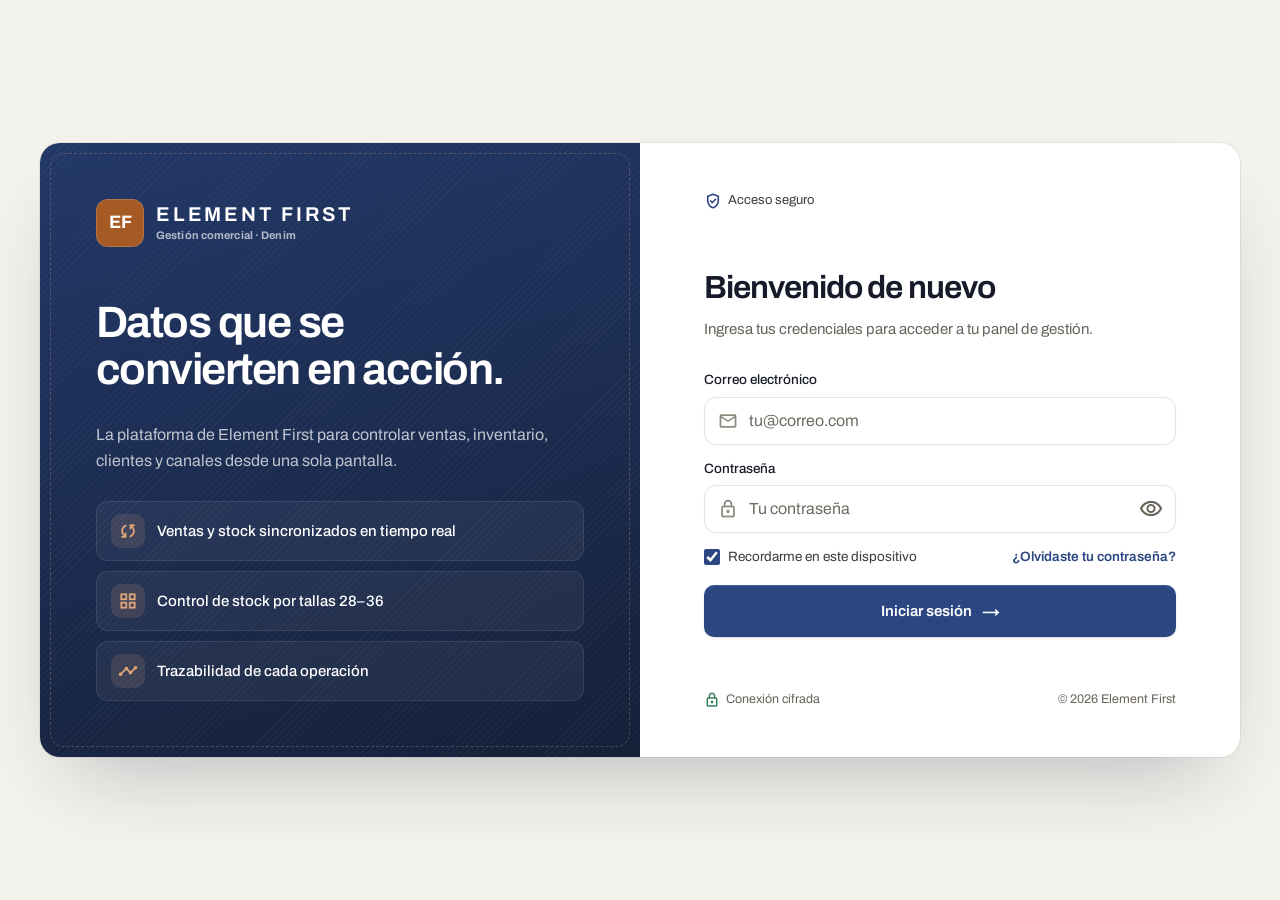
==== index.html @ 33d0b2a6 "Diseño: menú lateral en pantallas bajas y reemplazo de fotos compacto - Menú lateral (D5):   - en pa" ====
<!DOCTYPE html> <html lang="es" class="light"> <head> <meta charset="UTF-8"> <meta name="theme-color" content="#F4F2EC"> <meta name="viewport" content="width=device-width,initial-scale=1,viewport-fit=cover"> <script>try{localStorage.getItem("sb-yeneobadnttqwbjmvajd-auth-token")&&(document.documentElement.classList.add("ef-restaurando"),setTimeout(function(){document.documentElement.classList.remove("ef-restaurando")},12e3))}catch(e){}</script> <style>#view-splash{display:none}html.ef-restaurando #view-splash{display:flex}html.ef-restaurando #view-login.view.active{display:none!important}</style> <title>Element First — Denim Intelligence</title> <link rel="preconnect" href="https://fonts.googleapis.com"> <link href="https://fonts.googleapis.com/css2?family=Archivo:wght@400..800&display=swap" rel="stylesheet"> <link href="https://fonts.googleapis.com/css2?family=Material+Symbols+Outlined:wght,FILL@100..700,0..1&display=swap" rel="stylesheet"> <script src="./vendor/chart-4.4.1.umd.min.js"></script> <link rel="stylesheet" href="styles.css"> <script src="./vendor/supabase-js-2.45.4.js"></script> <style id="element-first-estilos">:root{--c-indigo:#2B4680;--c-indigo-hover:#223868;--c-indigo-ink:#243B6C;--c-indigo-soft:#EDF0F7;--c-indigo-tint:#DEE3EE;--c-indigo-mist:#C9D3EC;--c-indigo-light:#8BA0D6;--c-indigo-bright:#4264BB;--c-indigo-raw-1:#1D2A4C;--c-indigo-raw-2:#152039;--c-copper:#A65A24;--c-copper-light:#E2A577;--c-paper:#F4F2EC;--c-surface:#FFFFFF;--c-surface-subtle:#F8F7F3;--c-ink:#171B29;--c-ink-2:#3D3B37;--c-ink-3:#4A4740;--c-ink-4:#58534C;--c-muted:#67625A;--c-faint:#6F6A62;--c-icon:#8F8A80;--c-line:#E7E3DA;--c-line-strong:#D8D3C8;--c-ok:#2F7A58;--c-ok-deep:#286A4B;--c-ok-bright:#3E9468;--c-ok-mist:#BAE3CE;--c-ok-line:#D7EFE3;--c-ok-soft:#F4FAF7;--c-warn:#9C6410;--c-warn-deep:#855410;--c-warn-bright:#C98A1E;--c-warn-mist:#EFD4A4;--c-warn-soft:#F5E5C8;--c-bad:#B23B30;--c-bad-deep:#962F26;--c-bad-bright:#C9493E;--c-bad-mist:#E9AEA8;--c-bad-line:#F2CFCB;--c-bad-soft:#FCF3F2;--c-plum:#6B4F8E;--c-teal:#43909B;--c-black:#000000;--fs-11:11px;--fs-12:12px;--fs-12_5:12.5px;--fs-13:13px;--fs-13_5:13.5px;--fs-14:14px;--fs-15:15px;--fs-16:16px;--fs-18:18px;--fs-20:20px;--fs-22:22px;--fs-24:24px;--fs-26:26px;--fs-28:28px;--fs-32:32px;--fs-38:38px;--fs-44:44px;--fs-46:46px;--r-4:4px;--r-8:8px;--r-10:10px;--r-12:12px;--r-14:14px;--r-16:16px;--r-18:18px;--r-20:20px;--r-999:999px;}
.material-symbols-outlined{font-variation-settings:'FILL' 0,'wght' 450,'GRAD' 0,'opsz' 24;vertical-align:middle}::-webkit-scrollbar{width:6px;height:6px}::-webkit-scrollbar-thumb{background:var(--c-line-strong);border-radius:var(--r-999)}.no-scrollbar::-webkit-scrollbar{display:none}.no-scrollbar{-ms-overflow-style:none;scrollbar-width:none}.fade-in{animation:efEntrar .15s ease-out both}@keyframes fadeIn{from{opacity:0;transform:translateY(6px)}to{opacity:1;transform:translateY(0)}}.view{display:none!important}.view.active#view-login{display:flex!important}.view.active#app-shell{display:flex!important}.page{display:none}.page.active{display:block}#app-shell>.flex-1{min-width:0}@media (max-width:1023px){#view-login{min-height:100dvh}#view-login>.flex-1{min-height:100dvh}#app-shell{flex-direction:column}}@media (min-width:1024px){#view-login>.hidden.lg\:flex{width:50%}#view-login>.flex-1{width:50%}}.sheet-enter{animation:sheetUp .28s cubic-bezier(.2,.8,.2,1) both}@keyframes sheetUp{from{transform:translateY(100%)}to{transform:translateY(0)}}input[type=range]{accent-color:var(--c-indigo-raw-1)}@keyframes sk{0%{background-position:100% 50%}100%{background-position:0 50%}}
:root{--ef-ink:var(--c-ink);--ef-muted:var(--c-muted);--ef-line:var(--c-line);--ef-bg:var(--c-paper);--ef-blue:var(--c-indigo-raw-2);--ef-blue-2:var(--c-indigo-hover);--ef-blue-3:var(--c-indigo-bright);--ef-copper:var(--c-copper);--ef-copper-2:var(--c-copper);--ef-green:var(--c-ok-bright);--ef-shadow:0 10px 30px rgba(23,27,41,.06);--ef-shadow-lg:0 18px 50px rgba(23,27,41,.10)}#app-shell>.flex-1{background:var(--ef-bg)}.nav-section{padding:0 12px!important;text-transform:uppercase!important}@media(hover: hover) and (pointer: fine){.nav-link:hover{background:rgba(255,255,255,.08)!important;color:var(--c-surface)!important;transform:translateX(1px)}}#sidebar-nav .bg-copper{background:var(--c-copper)!important}#app-shell header>div{padding-left:30px!important;padding-right:30px!important}#app-shell header button.bg-surface-dim{width:340px!important}@media(hover: hover) and (pointer: fine){#app-shell header button.bg-surface-dim:hover{background:var(--c-indigo-soft)!important}}#app-shell main>section.page{max-width:1440px;margin:0 auto}#page-dashboard>.flex:first-child{margin-bottom:2px}#page-dashboard>.flex:first-child p:first-child{font-size:var(--fs-20)!important;letter-spacing:-.025em}#page-dashboard>.flex:first-child p:last-child{color:var(--c-icon)!important;margin-top:3px}#period-select{border-radius:var(--r-12)!important}#page-dashboard .flex.items-center.justify-between.bg-white.border.border-line{border-radius:var(--r-14)!important;padding:12px 16px!important;box-shadow:0 4px 16px rgba(23,27,41,.04)!important}#page-dashboard .flex.items-center.justify-between.bg-white.border.border-line button{height:34px;padding:0 12px;border-radius:var(--r-10);background:var(--c-indigo-soft);text-decoration:none!important}.kpi-card .text-xl{font-size:var(--fs-24)!important;letter-spacing:-.035em}.kpi-card p:first-child{font-size:var(--fs-11)!important;letter-spacing:.08em!important}.bg-white.border.border-line.rounded-lg,.bg-white.border.border-line.rounded-xl{border-radius:var(--r-16)!important;box-shadow:0 5px 18px rgba(23,27,41,.035)!important}@media(hover: hover) and (pointer: fine){table tbody tr:hover{background:var(--c-surface-subtle)!important}}#page-dashboard .premium-card.p-5:not(.gradient-brand){border:1px solid var(--ef-line)!important;background:var(--c-surface)!important}.bnav-link{transition:color .15s ease-out,background-color .15s ease-out}.bnav-link.text-primary{background:var(--c-indigo-soft)!important;border-radius:var(--r-12)}input,select{outline:0}input:focus,select:focus{border-color:var(--c-indigo-light)!important;box-shadow:0 0 0 4px rgba(66,100,187,.08)!important}#view-login>.hidden.lg\:flex{background:var(--c-indigo-raw-2)!important}#view-login>.hidden.lg\:flex .absolute.inset-0.bg-gradient-to-t{background:linear-gradient(135deg,rgba(23,27,41,.9),rgba(29,42,76,.62),rgba(166,90,36,.16))!important}#view-login>.flex-1{background:var(--c-surface)!important}#view-login form input{border-bottom:1px solid var(--c-line)!important}#view-login form button[type=submit]{border-radius:var(--r-12)!important;background:linear-gradient(135deg,var(--c-indigo-raw-2),var(--c-indigo-hover))!important}@media(max-width:1023px){#sidebar-nav{display:none!important}#app-shell header>div{padding-left:16px!important;padding-right:16px!important}}@media(max-width:640px){#page-dashboard .grid.grid-cols-2.lg\:grid-cols-6{grid-template-columns:1fr 1fr!important}}
:root{--ef-bg:var(--c-surface-subtle);--ef-surface:var(--c-surface);--ef-ink:var(--c-ink);--ef-muted:var(--c-muted);--ef-soft:var(--c-icon);--ef-line:var(--c-line);--ef-navy:var(--c-ink);--ef-blue:var(--c-indigo);--ef-indigo:var(--c-indigo-bright);--ef-cyan:var(--c-teal);--ef-violet:var(--c-plum);--ef-coral:var(--c-copper);--ef-green:var(--c-ok-bright);--ef-yellow:var(--c-warn-bright);--ef-red:var(--c-bad-bright)}body,html{background:var(--ef-bg)!important;color:var(--ef-ink)!important}*,body{font-family:Archivo,ui-sans-serif,system-ui,sans-serif!important}.material-symbols-outlined{font-family:'Material Symbols Outlined'!important}#app-shell{background:linear-gradient(180deg,var(--c-surface-subtle) 0,var(--c-surface-subtle) 100%)!important}#app-shell>.flex-1{background:0 0!important}#app-shell main{max-width:1540px!important}#sidebar-nav{width:256px!important;padding:18px 12px 14px!important;background:radial-gradient(circle at 20% 5%,rgba(43,70,128,.28),transparent 28%),radial-gradient(circle at 90% 85%,rgba(107,79,142,.18),transparent 30%),linear-gradient(180deg,var(--c-ink) 0,var(--c-ink) 55%,var(--c-ink) 100%)!important}#sidebar-nav>div:first-child{padding:7px 10px!important;margin-bottom:26px!important}.nav-section{margin:18px 10px 7px!important}.nav-link{min-height:43px!important;padding:0 12px!important}@media(hover: hover) and (pointer: fine){.nav-link:hover{color:var(--c-surface)!important;background:rgba(255,255,255,.065)!important;transform:translateX(2px)}}.nav-link .material-symbols-outlined{color:inherit!important;opacity:.9}#sidebar-alert-count{box-shadow:0 5px 15px rgba(201,73,62,.22)}#app-shell header{border-color:rgba(231,227,218,.85)!important;backdrop-filter:blur(18px)!important}#app-shell header button[onclick="openCommandPalette()"]{border:1px solid var(--c-line)!important;height:44px!important;border-radius:var(--r-14)!important;box-shadow:inset 0 1px 0 rgba(255,255,255,.8)!important}@media(hover: hover) and (pointer: fine){#app-shell header button[onclick="openCommandPalette()"]:hover{background:var(--c-indigo-soft)!important}}#app-shell header .bg-primary-tint{background:var(--c-indigo-soft)!important;color:var(--c-indigo)!important}#app-shell header .bg-primary-tint .bg-primary{background:var(--c-indigo)!important}.bg-white.border.border-line.rounded-lg,.bg-white.border.border-line.rounded-xl,.premium-card{border-radius:var(--r-18)!important;border:1px solid rgba(231,227,218,.92)!important;box-shadow:0 8px 28px rgba(23,27,41,.045)!important}@media(hover: hover) and (pointer: fine){.premium-card:hover{box-shadow:0 14px 36px rgba(23,27,41,.075)!important}}.bg-white{background:var(--c-surface)!important}table thead{background:var(--c-surface-subtle)!important}@media(hover: hover) and (pointer: fine){table tbody tr:hover{background:var(--c-indigo-soft)!important}}.kpi-card{background:rgba(255,255,255,.96)!important;border-radius:var(--r-16)!important;padding:18px!important}.kpi-card:after{content:"";position:absolute;right:-20px;bottom:-26px;width:80px;height:80px;border-radius:50%;background:linear-gradient(135deg,rgba(43,70,128,.08),rgba(67,144,155,.02))}.kpi-card .text-xl{font-size:var(--fs-24)!important;letter-spacing:-.045em!important}.kpi-card p:first-child{color:var(--c-muted)!important;font-size:var(--fs-11)!important;letter-spacing:.1em!important}#page-dashboard .flex.items-center.justify-between.bg-white.border.border-line{border-radius:var(--r-14)!important;padding:13px 16px!important;box-shadow:0 5px 18px rgba(23,27,41,.035)!important}#page-dashboard .bg-ok,#page-dashboard .flex.items-center.justify-between.bg-white.border.border-line .bg-ok{background:var(--c-ok-bright)!important}#page-dashboard .flex.items-center.justify-between.bg-white.border.border-line button{color:var(--c-indigo)!important;background:var(--c-indigo-soft)!important;border-radius:var(--r-10)!important;padding:9px 12px!important}select{background:var(--c-surface)!important}@media(hover: hover) and (pointer: fine){select:hover{border-color:var(--c-indigo-mist)!important}}input:focus,select:focus{border-color:var(--c-indigo-light)!important;box-shadow:0 0 0 4px rgba(43,70,128,.1)!important}.text-primary{color:var(--c-indigo)!important}.bg-primary{background:var(--c-indigo)!important}.text-copper{color:var(--c-copper)!important}.bg-copper{background:var(--c-copper)!important}.text-ok{color:var(--c-ok)!important}.bg-ok{background:var(--c-ok-bright)!important}.page h2,.page h3{letter-spacing:-.035em!important}@media(max-width:640px){#page-dashboard .grid.grid-cols-2.lg\:grid-cols-6{grid-template-columns:1fr 1fr!important}.kpi-card .text-xl{font-size:var(--fs-20)!important}}@media(prefers-reduced-motion:no-preference){.kpi-card,.nav-link,.premium-card{transition:transform .2s ease,box-shadow .2s ease,background .2s ease,border-color .2s ease!important}}
body,html{width:100%;max-width:100%;overflow-x:hidden}button,input,select{max-width:100%}img{max-width:100%}.page>.bg-white:has(> div > table),.page>.bg-white:has(> table){overflow-x:auto}.page table{min-width:680px}@media (min-width:1024px){#app-shell>.flex-1{width:calc(100% - 16rem);min-width:0}#products-grid{grid-template-columns:repeat(3,minmax(0,1fr))!important}.kpi-card,.premium-card{min-width:0}}@media (min-width:1280px){#products-grid{grid-template-columns:repeat(4,minmax(0,1fr))!important}}@media (min-width:768px) and (max-width:1023px){#app-shell>.flex-1{margin-left:0!important;width:100%!important}#products-grid{grid-template-columns:repeat(2,minmax(0,1fr))!important}.bnav-link{min-height:54px!important}.bnav-link .material-symbols-outlined{font-size:var(--fs-24)!important}#page-title{font-size:var(--fs-20)!important}}@media (max-width:767px){.page h2{font-size:var(--fs-18)!important}.page h3{font-size:var(--fs-15)!important}.page>.flex.items-center.justify-between,.page>.flex.items-center.justify-between.flex-wrap{align-items:flex-start!important;gap:10px!important}.page>.flex.items-center.justify-between.flex-wrap>.flex,.page>.flex.items-center.justify-between>.flex{width:100%!important}#inventory-search,#products-search{font-size:var(--fs-16)!important;min-height:42px}#period-select,#products-sort,#report-period{font-size:var(--fs-13)!important}#page-inventory .flex.items-center.gap-2.flex-wrap,#page-products .flex.items-center.gap-2.flex-wrap{display:grid!important;grid-template-columns:1fr!important;width:100%!important}#page-inventory .flex.items-center.gap-2.flex-wrap>*,#page-products .flex.items-center.gap-2.flex-wrap>*{width:100%!important}#inventory-summary,#products-summary,#reports-kpis{grid-template-columns:repeat(2,minmax(0,1fr))!important;gap:8px!important}#inventory-summary>div,#products-summary>div,#reports-kpis>div{padding:12px!important;min-width:0!important}#inventory-summary .text-2xl,#products-summary .text-2xl,#reports-kpis .text-2xl{font-size:var(--fs-20)!important;line-height:1.15}#products-grid{grid-template-columns:repeat(2,minmax(0,1fr))!important;gap:8px!important}#products-grid>button{min-width:0!important;border-radius:var(--r-12)!important}#products-grid>button .aspect-\[3\/4\]{aspect-ratio:3/4}#products-grid>button .p-3{padding:10px!important}#products-grid>button .grid.grid-cols-3{gap:5px!important}#products-grid>button .grid.grid-cols-3 .text-sm{font-size:var(--fs-12)!important}.kpi-card .metric-number,.kpi-card .text-xl{font-size:var(--fs-20)!important}#page-dashboard .grid.grid-cols-2.lg\:grid-cols-6{grid-template-columns:repeat(2,minmax(0,1fr))!important;gap:8px!important}.h-72{height:240px!important}canvas{max-width:100%!important}.page table{min-width:650px;font-size:var(--fs-12)!important}.page table td,.page table th{padding:9px!important}.page>.bg-white.overflow-hidden{overflow-x:auto!important}.sheet-enter{max-height:92dvh!important;overflow-y:auto!important}}@media (max-width:380px){#products-grid{grid-template-columns:1fr!important}#inventory-summary,#products-summary,#reports-kpis{grid-template-columns:1fr 1fr!important}#page-title{max-width:35vw}#products-grid>button .aspect-\[3\/4\]{aspect-ratio:4/5}}@media (hover:none){@media(hover: hover) and (pointer: fine){.group:hover img{transform:none!important}}@media(hover: hover) and (pointer: fine){.hover\:shadow-card:hover{box-shadow:none!important}}}
html{height:100%;background:var(--c-paper);overscroll-behavior:none}body{min-height:100%;margin:0;background:var(--c-paper);overscroll-behavior:none;-webkit-tap-highlight-color:transparent}a,button,input,select{touch-action:manipulation}#app-shell{min-height:100dvh!important;height:100dvh;overflow:visible}#sidebar-nav{position:fixed!important;left:0!important;top:0!important;bottom:0!important;height:100dvh!important}#app-shell>.flex-1{height:100dvh!important;min-height:0!important;overflow:hidden!important}#app-shell header{flex:0 0 68px!important;height:68px!important}#app-shell header>div{height:68px!important}#app-shell main{overflow:auto!important;min-height:0!important;-webkit-overflow-scrolling:touch;overscroll-behavior:contain}#app-shell main::-webkit-scrollbar{width:8px}#app-shell main::-webkit-scrollbar-thumb{background:var(--c-line-strong);border-radius:var(--r-999)}@media (min-width:1024px){#sidebar-nav{width:244px!important}#app-shell>.flex-1{margin-left:244px!important}#app-shell main{padding:22px 26px 34px!important}#app-shell main>section.page{max-width:1480px!important}.kpi-card,.premium-card{border-radius:var(--r-16)!important}}@media (min-width:768px) and (max-width:1023px){#app-shell main{padding:18px 18px 92px!important}}@media (max-width:767px){body{background:var(--c-paper)}#app-shell{height:100dvh!important}.premium-card{border-radius:var(--r-14)!important}.kpi-card{border-radius:var(--r-14)!important}nav.lg\:hidden.fixed.bottom-0{backdrop-filter:blur(18px);-webkit-backdrop-filter:blur(18px)}.bnav-link{border-radius:var(--r-12)!important;gap:1px!important}.bnav-link .material-symbols-outlined{font-size:var(--fs-22)!important}.grid{min-width:0}}@media (display-mode:standalone){body{background:var(--c-paper)}#app-shell header{padding-top:env(safe-area-inset-top);height:calc(58px + env(safe-area-inset-top))!important}#app-shell header>div{height:58px!important}}#app-shell,#app-shell *{max-width:100%}#app-shell img{max-width:100%}@media (max-width:767px){body,html{width:100%;min-width:0;overflow-x:hidden}#app-shell{width:100%!important;max-width:100%!important;overflow:hidden!important}#app-shell>.flex-1{width:100%!important;max-width:100%!important;margin-left:0!important;min-width:0!important}#app-shell header{height:58px!important;flex-basis:58px!important;min-width:0!important}#app-shell header>div{height:58px!important;padding:0 8px!important;gap:4px!important;min-width:0!important}#app-shell header>div>div:first-child{min-width:0!important;flex:1 1 auto!important}#page-title{font-size:var(--fs-16)!important;max-width:38vw!important;white-space:nowrap!important;overflow:hidden!important;text-overflow:ellipsis!important}#app-shell header .hidden.md\:flex{display:none!important}#app-shell header .flex.items-center.gap-1\.5{flex:0 0 auto!important;gap:0!important}#app-shell header .flex.items-center.gap-1\.5>img{display:none!important}#app-shell header .flex.items-center.gap-1\.5 button{width:38px!important;height:38px!important;padding:7px!important}#app-shell main{width:100%!important;max-width:100%!important;min-width:0!important;margin:0!important;padding:12px 10px calc(82px + env(safe-area-inset-bottom))!important;overflow-x:hidden!important}#app-shell main>section.page{width:100%!important;max-width:none!important;min-width:0!important}#page-dashboard>.flex:first-child{align-items:flex-start!important}#period-select{max-width:48vw!important}#page-dashboard .grid.grid-cols-2.lg\:grid-cols-6{grid-template-columns:repeat(2,minmax(0,1fr))!important}.page .overflow-x-auto{max-width:100%!important}nav.lg\:hidden.fixed.bottom-0{display:block!important;position:fixed!important;left:0!important;right:0!important;bottom:0!important;width:100%!important;height:64px!important;z-index:80!important;padding:5px 7px max(5px,env(safe-area-inset-bottom))!important;border-radius:0!important}nav.lg\:hidden.fixed.bottom-0>div{display:grid!important;grid-template-columns:repeat(5,minmax(0,1fr))!important;width:100%!important;height:100%!important;padding:0!important;gap:3px!important}.bnav-link{display:flex!important;min-width:0!important;min-height:50px!important;flex:1 1 0!important;align-items:center!important;justify-content:center!important;overflow:hidden!important}.bnav-link span:last-child{line-height:1!important;white-space:nowrap!important}#sheet-more{z-index:100!important;left:0!important;right:0!important;bottom:0!important;width:100%!important;max-height:80dvh!important;overflow-y:auto!important;-webkit-overflow-scrolling:touch!important;padding-bottom:calc(18px + env(safe-area-inset-bottom))!important}#sheet-more .grid{grid-template-columns:repeat(2,minmax(0,1fr))!important;gap:8px!important}#sheet-more .grid>button{min-height:70px!important;border:1px solid var(--ef-line)!important;background:var(--c-surface)!important}#scrim{z-index:90!important}#sheet-product,#sheet-sale,#sheet-oc,#sheet-usuario,#sheet-filter,#sheet-search{z-index:100!important}#sheet-product,#sheet-sale,#sheet-oc,#sheet-usuario,#sheet-search{max-height:none!important}}#ef-mobile-menu{display:none}@media (max-width:767px){#ef-mobile-menu{display:flex!important;align-items:center!important;justify-content:center!important;border-radius:var(--r-12)!important;flex:0 0 38px!important}}
:root{--ux-bg:var(--c-paper);--ux-surface:var(--c-surface);--ux-subtle:var(--c-surface-subtle);--ux-ink:var(--c-ink);--ux-ink-2:var(--c-ink-2);--ux-muted:var(--c-muted);--ux-faint:var(--c-icon);--ux-line:var(--c-line);--ux-line-2:var(--c-line-strong);--ux-primary:var(--c-indigo);--ux-primary-600:var(--c-indigo-ink);--ux-primary-soft:var(--c-indigo-soft);--ux-primary-ink:var(--c-indigo-ink);--ux-ok:var(--c-ok);--ux-ok-soft:var(--c-ok-soft);--ux-warn:var(--c-warn);--ux-warn-soft:var(--c-surface-subtle);--ux-bad:var(--c-bad);--ux-bad-soft:var(--c-bad-soft);--ux-brand:linear-gradient(135deg,var(--c-copper),var(--c-copper));--ux-avatar:linear-gradient(135deg,var(--c-indigo-bright),var(--c-indigo));--ux-r-sm:10px;--ux-r:12px;--ux-r-lg:16px;--ux-r-xl:20px;--ux-sh-xs:0 1px 2px rgba(23,27,41,.05);--ux-sh-sm:0 1px 2px rgba(23,27,41,.04),0 2px 6px rgba(23,27,41,.04);--ux-sh-md:0 2px 4px rgba(23,27,41,.04),0 10px 24px rgba(23,27,41,.07);--ux-sh-lg:0 12px 24px rgba(23,27,41,.08),0 24px 56px rgba(23,27,41,.12);--ux-ring:0 0 0 3px rgba(43,70,128,.2);--ux-ease:cubic-bezier(.2,.8,.2,1)}html body,html body *:not(.material-symbols-outlined){font-family:Archivo,ui-sans-serif,system-ui,-apple-system,Segoe UI,Roboto,sans-serif!important}html body{letter-spacing:-.006em;-webkit-font-smoothing:antialiased;-moz-osx-font-smoothing:grayscale;text-rendering:optimizeLegibility}html body h1:not(.material-symbols-outlined),html body h2:not(.material-symbols-outlined),html body h3:not(.material-symbols-outlined),html body #page-title:not(.material-symbols-outlined),html body .kpi-card .text-xl:not(.material-symbols-outlined),html body #sidebar-nav .font-black:not(.material-symbols-outlined){font-family:Archivo,ui-sans-serif,system-ui,sans-serif!important}html body .tabular,html body td,html body .kpi-card .text-xl,html body [id$=-total-preview],html body [id^=sales-stat-]{font-variant-numeric:tabular-nums}::selection{background:rgba(43,70,128,0.161)}html body button.uppercase:not(.material-symbols-outlined),html body a.uppercase:not(.material-symbols-outlined){text-transform:none!important;letter-spacing:-.005em!important;font-weight:600!important}html body button.uppercase.text-xs,html body button.uppercase.text-\[11px\]{font-size:var(--fs-13)!important}html body #app-shell main label.uppercase,html body #app-shell main p.uppercase:not(.font-black):not(.font-extrabold),html body #app-shell main span.uppercase:not(.rounded-full):not(.font-black):not(.font-extrabold),html body [id^=sheet-] label.uppercase,html body [id^=sheet-] p.uppercase,html body #modal-clave label.uppercase{font-size:var(--fs-11)!important;letter-spacing:.05em!important;font-weight:600!important}html body .bg-white label.uppercase,html body [id^=sheet-] label.uppercase,html body #modal-clave label.uppercase{color:var(--ux-muted)!important}html body #app-shell main>section.page>div:first-child h2.text-lg{font-size:var(--fs-20)!important;color:var(--ux-ink)!important}html body #app-shell main>section.page>div:first-child h2.text-lg+p{font-size:var(--fs-13_5)!important;color:var(--ux-muted)!important}html body #app-shell main::-webkit-scrollbar-thumb{background:var(--c-line-strong)}html body #app-shell header{box-shadow:none!important}html body #page-title{font-weight:700!important;letter-spacing:-.03em!important;color:var(--ux-ink)!important}html body #app-shell header .lg\:hidden .bg-primary{border-radius:var(--r-10)!important}html body [data-perfil-iniciales]{font-weight:700!important}html body #ef-mobile-menu{background:var(--ux-subtle)!important;color:var(--ux-ink-2)!important;border:1px solid var(--ux-line)!important}html body #sidebar-nav .nav-link{font-weight:500!important;font-size:var(--fs-14)!important}@media(hover: hover) and (pointer: fine){html body #sidebar-nav .nav-link:hover{transform:none!important}}html body .bg-white.border.border-line.rounded-lg,html body .bg-white.border.border-line.rounded-xl,html body .premium-card:not(.gradient-brand){border-radius:var(--ux-r-lg)!important;border:1px solid var(--ux-line)!important;box-shadow:var(--ux-sh-sm)!important}@media(hover: hover) and (pointer: fine){html body .premium-card:not(.gradient-brand):hover{box-shadow:var(--ux-sh-md)!important}}html body .kpi-card{border:1px solid var(--ux-line)!important;min-height:0!important}html body .kpi-card:after{display:none!important}html body .kpi-card .text-xl{font-size:var(--fs-24)!important;font-weight:700!important;letter-spacing:-.03em!important;color:var(--ux-ink)}html body #page-sales>.grid.grid-cols-3>div{text-align:left!important;padding:14px 16px!important}html body #page-sales>.grid.grid-cols-3>div p:last-child{font-size:var(--fs-22)!important;font-family:Archivo,ui-sans-serif,system-ui,sans-serif!important;letter-spacing:-.02em}html body #page-dashboard .flex.items-center.justify-between.bg-white.border.border-line{box-shadow:var(--ux-sh-xs)!important;border-radius:var(--ux-r-lg)!important}html body button{transition:background-color .15s var(--ux-ease),border-color .15s var(--ux-ease),box-shadow .15s var(--ux-ease),transform .1s var(--ux-ease),color .15s var(--ux-ease)}html body button:active:not(:disabled){transform:scale(.98)}html body button.bg-primary,html body a.bg-primary{background:var(--ux-primary)!important;color:var(--c-surface)!important;box-shadow:0 1px 2px rgba(23,27,41,0.078),0 4px 12px rgba(43,70,128,0.239)!important}@media(hover: hover) and (pointer: fine){html body button.bg-primary:hover:not(:disabled){background:var(--ux-primary-600)!important;box-shadow:0 2px 4px rgba(23,27,41,0.078),0 8px 18px rgba(43,70,128,0.278)!important}}@media(hover: hover) and (pointer: fine){html body button.border.border-line.bg-white:hover:not(:disabled),html body button.border.border-line:not([class*=bg-]):hover:not(:disabled){background:var(--ux-subtle)!important;border-color:var(--ux-line-2)!important}}html body button.rounded-full.px-4{min-height:38px}@media(hover: hover) and (pointer: fine){html body button.text-bad.border:hover:not(:disabled){background:var(--ux-bad-soft)!important}}html body :focus-visible{outline:2px solid var(--ux-primary)!important;outline-offset:2px!important}html body button:focus:not(:focus-visible){outline:none}html body input:not([type=checkbox]):not([type=radio]):not([type=range]):not([type=file]):not(#view-login input):not(.bg-transparent):not(.border-b-2):not(#command-input),html body select:not(#view-login select),html body textarea{border:1px solid var(--ux-line-2)!important;border-radius:var(--ux-r)!important;background-color:var(--c-surface)!important;color:var(--ux-ink)!important;min-height:42px;box-shadow:var(--ux-sh-xs)!important;transition:border-color .15s var(--ux-ease),box-shadow .15s var(--ux-ease)}@media(hover: hover) and (pointer: fine){html body input:not([type=checkbox]):not([type=radio]):not(#view-login input):not(.bg-transparent):not(.border-b-2):not(#command-input):hover,html body select:not(#view-login select):hover,html body textarea:hover{border-color:var(--c-line-strong)!important}}html body input:not([type=checkbox]):not([type=radio]):not(#view-login input):not(.bg-transparent):not(.border-b-2):not(#command-input):focus,html body select:not(#view-login select):focus,html body textarea:focus{border-color:var(--ux-primary)!important;box-shadow:var(--ux-ring)!important;outline:none!important}html body input::placeholder,html body textarea::placeholder{color:var(--ux-faint)!important}html body input:disabled,html body select:disabled{background:var(--ux-subtle)!important;color:var(--ux-muted)!important}html body input[type=checkbox],html body input[type=radio]{accent-color:var(--ux-primary);width:16px;height:16px}html body #vp-items-list>div>.flex.gap-2.items-center,html body #oc-items-list>.flex.gap-2.items-center{display:grid!important;grid-template-columns:minmax(0,.9fr) minmax(0,.9fr) minmax(0,1.2fr) 40px;gap:8px!important;align-items:center}html body #vp-items-list>div>.flex.gap-2.items-center>select:first-child,html body #oc-items-list>.flex.gap-2.items-center>select:first-child{grid-column:1/-1}html body #vp-items-list>div>.flex.gap-2.items-center>*,html body #oc-items-list>.flex.gap-2.items-center>*{width:100%!important;min-width:0!important}html body #vp-items-list>div>.flex.gap-2.items-center>button,html body #oc-items-list>.flex.gap-2.items-center>button{height:42px;border-radius:var(--ux-r);display:flex;align-items:center;justify-content:center}@media(hover: hover) and (pointer: fine){html body #vp-items-list>div>.flex.gap-2.items-center>button:hover,html body #oc-items-list>.flex.gap-2.items-center>button:hover{background:var(--ux-bad-soft)}}html body #vp-items-list>div,html body #oc-items-list>div{margin-bottom:10px!important;border-radius:var(--ux-r-lg);background:var(--ux-subtle)}html body table th{padding-top:11px!important;padding-bottom:11px!important;border-bottom:1px solid var(--ux-line)}html body table tbody tr{transition:background-color .12s}@media(hover: hover) and (pointer: fine){html body table tbody tr:hover{background:var(--c-surface-subtle)!important}}html body table td{color:var(--ux-ink-2)}html body #sales-cards-mobile:empty:before{content:"A\fan no hay ventas con estos filtros. Toca \abNuevo pedido\bb  para registrar la primera.";display:block;padding:28px 20px;text-align:center;color:var(--ux-muted);font-size:var(--fs-14);line-height:1.5;background:var(--c-surface);border:1px dashed var(--ux-line-2);border-radius:var(--ux-r-lg)}html body [id^=sheet-]:not(#sheet-more):not(#sheet-filter):not(#sheet-search){box-shadow:var(--ux-sh-lg)!important}html body [id^=sheet-]>.p-5>.flex.items-center.justify-between:first-child{position:sticky;top:0;z-index:6;background:rgba(255,255,255,0.941);-webkit-backdrop-filter:blur(10px);backdrop-filter:blur(10px);margin:-20px -20px 18px!important;padding:16px 20px!important;border-bottom:1px solid var(--ux-line)}html body [id^=sheet-] h3.text-primary{color:var(--ux-ink)!important;font-weight:700!important;letter-spacing:-.02em}html body [id^=sheet-]>.p-5>.flex.items-center.justify-between:first-child button{width:36px;height:36px;border-radius:var(--r-10);display:flex;align-items:center;justify-content:center}@media(hover: hover) and (pointer: fine){html body [id^=sheet-]>.p-5>.flex.items-center.justify-between:first-child button:hover{background:var(--ux-subtle)}}html body [id^=sheet-] button[onclick="guardarPedido()"],html body [id^=sheet-] button[onclick="guardarOrdenCompra()"],html body #up-guardar{position:sticky;bottom:14px;z-index:5;min-height:48px;font-size:var(--fs-15)!important}html body #sheet-more,html body #sheet-filter{border-radius:var(--r-20) var(--r-20) 0 0!important;box-shadow:0 -12px 40px rgba(23,27,41,0.18)!important}html body #sheet-more .grid>button{border-radius:var(--ux-r-lg)!important;border-color:var(--ux-line)!important;transition:background-color .15s,border-color .15s}@media(hover: hover) and (pointer: fine){html body #sheet-more .grid>button:hover{background:var(--ux-subtle)!important;border-color:var(--ux-line-2)!important}}html body #sheet-more .grid>button .material-symbols-outlined{color:var(--ux-primary)}html body #sheet-more h3{color:var(--ux-ink)!important}html body #scrim{-webkit-backdrop-filter:blur(2px)}html body #modal-clave>div,html body #command-palette>div:last-child{border-radius:var(--ux-r-xl)!important;box-shadow:var(--ux-sh-lg)!important}html body #toast{background:var(--c-ink)!important;color:var(--c-surface)!important;border-radius:var(--r-14)!important;box-shadow:var(--ux-sh-lg)!important;font-size:var(--fs-14)!important;font-weight:500!important;padding:12px 18px!important;max-width:calc(100vw - 32px);text-align:center;line-height:1.4}html body #view-login button[type=submit]{background:var(--ux-primary)!important;min-height:50px;font-size:var(--fs-15)!important;font-weight:600!important;letter-spacing:0!important;text-transform:none!important}@media(hover: hover) and (pointer: fine){html body #view-login button[type=submit]:hover{background:var(--ux-primary-600)!important}}html body #view-login input:not([type=checkbox]):focus{border-color:var(--ux-primary)!important;box-shadow:none!important}@media(max-width:767px){html body input:not([type=checkbox]):not([type=radio]):not([type=range]),html body select,html body textarea{font-size:var(--fs-16)!important}html body input:not([type=checkbox]):not([type=radio]):not([type=range]):not(.bg-transparent):not(.border-b-2):not(#command-input),html body select,html body textarea{min-height:44px}html body button.rounded-full.px-4{min-height:42px}html body #app-shell main>section.page>div:first-child h2.text-lg{font-size:var(--fs-20)!important}html body #page-dashboard .flex.items-center.justify-between.bg-white.border.border-line{padding:10px 12px!important;font-size:var(--fs-13)}html body #page-dashboard .flex.items-center.justify-between.bg-white.border.border-line button{padding:8px 10px!important;font-size:var(--fs-12)!important}html body .kpi-card{padding:14px!important}html body .kpi-card .text-xl{font-size:var(--fs-20)!important}html body .bnav-link span:last-child{font-weight:600!important}html body .bnav-link.text-primary{background:var(--ux-primary-soft)!important}html body #toast{bottom:calc(80px + env(safe-area-inset-bottom))!important}}@media(prefers-reduced-motion:reduce){html body *{transition:none!important;animation:none!important}}html body div:has(>input.bg-transparent):focus-within{border-color:var(--ux-primary)!important;box-shadow:var(--ux-ring)!important}@media(min-width:1024px){html body #page-title{font-size:var(--fs-14)!important;font-weight:600!important;color:var(--ux-ink-2)!important;letter-spacing:-.01em!important}html body #page-title:before{content:"Element First   /   ";white-space:pre;color:var(--ux-faint);font-weight:500}}@media(max-width:1023px){html body #app-shell main>section.page>div:first-child h2.text-lg{display:none!important}html body #app-shell main>section.page>div:first-child h2.text-lg+p{margin-top:0!important}}
html body .ef-con-flecha:after{content:"\2192";font-size:var(--fs-18);margin-left:2px}:root{--ux-sh-sm:0 1px 2px 0 rgba(23,27,41,.04);--ux-sh-md:0 4px 12px -2px rgba(23,27,41,.08),0 2px 4px -1px rgba(23,27,41,.04);--ux-sh-lg:0 20px 25px -5px rgba(23,27,41,.12),0 8px 10px -6px rgba(23,27,41,.06);--ef-nav:linear-gradient(180deg,var(--c-ink) 0%,var(--c-ink) 100%)}html body .tabular,html body td,html body .kpi-card .text-xl{font-feature-settings:"tnum" on,"zero" on}html body #sidebar-nav .nav-link.bg-white\/15,html body #sidebar-nav .nav-link.bg-white\/10{border-radius:var(--r-10)!important}html body #sidebar-nav>div:first-child .w-8{background:linear-gradient(135deg,var(--c-copper),var(--c-copper))!important}@media(max-width:767px){html body #page-title{line-height:1.15!important}html body #page-title:before{content:"Element First";display:block;font-size:var(--fs-11);font-weight:600;color:var(--c-indigo);letter-spacing:0;font-family:Archivo,sans-serif}html body .bnav-link.text-primary{background:transparent!important}html body .bnav-link.text-primary .material-symbols-outlined{font-variation-settings:"FILL" 1,"wght" 500!important}}html body .kpi-card p.text-ok,html body .kpi-card span.text-ok,html body .kpi-card p.text-bad,html body .kpi-card span.text-bad{display:inline-flex;align-items:center;gap:2px;width:max-content;padding:2px 8px;border-radius:var(--r-999);font-weight:600!important}html body .kpi-card p.text-ok,html body .kpi-card span.text-ok{background:var(--c-ok-soft)}html body .kpi-card p.text-bad,html body .kpi-card span.text-bad{background:var(--c-bad-soft)}html body span.inline-flex.rounded-full.text-\[11px\]{text-transform:uppercase;letter-spacing:.05em;font-weight:700!important;padding:3px 9px!important}html body #scrim{background:rgba(23,27,41,0.451)!important;-webkit-backdrop-filter:blur(4px);backdrop-filter:blur(4px)}html body .ef-linea-top{display:flex;align-items:center;gap:10px}html body .ef-linea-img{width:44px;height:44px;flex:0 0 44px;border-radius:var(--r-12);object-fit:cover}html body .ef-linea-img-vacia{display:flex;align-items:center;justify-content:center;color:var(--c-icon);background:rgba(23,27,41,0.051)}html body select.ef-linea-producto{flex:1;min-width:0;font-weight:600;font-size:var(--fs-14)}html body .ef-linea-quitar{width:40px;height:40px;flex:0 0 40px;border-radius:var(--r-12);color:var(--c-bad);display:flex;align-items:center;justify-content:center}@media(hover: hover) and (pointer: fine){html body .ef-linea-quitar:hover{background:var(--c-bad-soft)}}html body .ef-linea-etq{font-size:var(--fs-11);font-weight:600;letter-spacing:.05em;text-transform:uppercase;color:var(--c-muted);margin:12px 0 6px}html body .ef-tallas{display:grid;grid-template-columns:repeat(5,minmax(0,1fr));gap:6px}html body .ef-talla{height:42px;border-radius:var(--r-12);border:1px solid var(--c-line);background:var(--c-surface);font-weight:600;font-size:var(--fs-15);color:var(--c-ink)}@media(hover: hover) and (pointer: fine){html body .ef-talla:hover{border-color:var(--c-indigo);color:var(--c-indigo)}}html body .ef-talla.activa{background:var(--c-indigo);border-color:var(--c-indigo);color:var(--c-surface);box-shadow:0 4px 10px rgba(43,70,128,0.278)}html body .ef-talla.sin-stock:not(.activa){background:var(--c-surface-subtle);color:var(--c-line-strong);text-decoration:line-through}html body .ef-linea-pie{display:flex;align-items:center;gap:8px;margin-top:12px;flex-wrap:wrap}html body .ef-stepper{display:flex;align-items:center;border:1px solid var(--c-line);border-radius:var(--r-12);overflow:hidden;background:var(--c-surface);height:42px}html body .ef-stepper button{width:40px;height:42px;font-size:var(--fs-20);font-weight:600;color:var(--c-indigo)}@media(hover: hover) and (pointer: fine){html body .ef-stepper button:hover{background:var(--c-indigo-soft)}}html body .ef-stepper input{width:46px!important;min-height:0!important;height:42px;border:0!important;border-radius:0!important;box-shadow:none!important;text-align:center;font-weight:700;padding:0!important;-moz-appearance:textfield}html body .ef-stepper input::-webkit-inner-spin-button,html body .ef-precio input::-webkit-inner-spin-button{-webkit-appearance:none;margin:0}html body .ef-precio{position:relative;flex:1;min-width:110px}html body .ef-precio span{position:absolute;left:12px;top:50%;transform:translateY(-50%);color:var(--c-muted);font-size:var(--fs-14);pointer-events:none}html body .ef-precio input{width:100%;padding-left:34px!important;text-align:right;padding-right:12px!important}html body .ef-linea-subtotal{margin-left:auto;font-family:Archivo,ui-sans-serif,system-ui,sans-serif!important;font-size:var(--fs-16);color:var(--c-ink);font-feature-settings:"tnum" on}html body .ef-linea-stock{display:flex;align-items:center;gap:6px;margin-top:10px;font-size:var(--fs-12_5);color:var(--c-muted)}html body .ef-linea-stock .material-symbols-outlined{font-size:var(--fs-16)}html body .ef-linea-stock.bueno{color:var(--c-ok)}html body .ef-linea-stock.malo{color:var(--c-bad);font-weight:600}@media(max-width:767px){html body .ef-linea-subtotal{width:100%;text-align:right;margin-left:0}}html body .ef-inv-card{display:block;width:100%;text-align:left;background:var(--c-surface);border:1px solid var(--c-line);border-radius:var(--r-16);padding:14px}html body .ef-inv-card:active{transform:scale(.99)}html body .ef-inv-head{display:flex;gap:12px;align-items:flex-start}html body .ef-inv-head img,html body .ef-inv-img-vacia{width:64px;height:64px;flex:0 0 64px;border-radius:var(--r-12);object-fit:cover;background:var(--c-indigo-soft)}html body .ef-inv-img-vacia{display:flex;align-items:center;justify-content:center;color:var(--c-icon)}html body .ef-inv-info{flex:1;min-width:0;display:flex;flex-direction:column;gap:2px}html body .ef-inv-sku{font-size:var(--fs-12);font-weight:600;color:var(--c-indigo)}html body .ef-inv-info b{font-family:Archivo,ui-sans-serif,system-ui,sans-serif!important;font-size:var(--fs-16);color:var(--c-ink);line-height:1.25}html body .ef-inv-meta{font-size:var(--fs-12_5);color:var(--c-muted)}html body .ef-inv-estado{display:flex;flex-direction:column;align-items:flex-end;gap:6px}html body .ef-pill{font-weight:700;letter-spacing:.05em;text-transform:uppercase;padding:3px 9px;border-radius:var(--r-999);white-space:nowrap}html body .ef-pill.ok{background:var(--c-ok-soft);color:var(--c-ok)}html body .ef-pill.warn{background:var(--c-surface-subtle);color:var(--c-warn)}html body .ef-pill.bad{background:var(--c-bad-soft);color:var(--c-bad)}html body .ef-inv-total{font-size:var(--fs-12_5);font-weight:700;white-space:nowrap}html body .ef-inv-total.ok{color:var(--c-ink)}html body .ef-inv-total.warn{color:var(--c-warn)}html body .ef-inv-total.bad{color:var(--c-bad)}html body .ef-inv-tallas{display:grid;grid-template-columns:repeat(5,minmax(0,1fr));gap:6px;margin-top:12px}html body .ef-inv-talla{border-radius:var(--r-10);padding:6px 2px;text-align:center;display:flex;flex-direction:column;line-height:1.15}html body .ef-inv-talla span{font-size:var(--fs-11);font-weight:700}html body .ef-inv-talla b{font-family:Archivo,ui-sans-serif,system-ui,sans-serif!important;font-size:var(--fs-18);font-feature-settings:"tnum" on}html body .ef-inv-talla small{text-transform:uppercase;letter-spacing:.04em;font-weight:600}html body .ef-inv-talla.ok{background:var(--c-ok-soft);color:var(--c-ok)}html body .ef-inv-talla.warn{background:var(--c-surface-subtle);color:var(--c-warn)}html body .ef-inv-talla.bad{background:var(--c-bad-soft);color:var(--c-bad)}html body .ef-vacio{padding:28px 20px;text-align:center;color:var(--c-muted);background:var(--c-surface);border:1px dashed var(--c-line-strong);border-radius:var(--r-16);font-size:var(--fs-14)}html body #view-login{background:var(--c-paper)!important}html body .ef-login{min-height:100dvh;width:100%;display:flex;align-items:center;justify-content:center;padding:32px 16px}html body .ef-login-card{width:100%;max-width:1200px;display:grid;grid-template-columns:1fr 1fr;background:var(--c-surface);overflow:hidden}html body .ef-login-marca{position:relative;color:var(--c-surface);padding:56px;display:flex;flex-direction:column;gap:28px;overflow:hidden}html body .ef-login-marca:before{content:"";position:absolute;background-size:18px 18px;pointer-events:none}html body .ef-logo{display:flex;align-items:center;gap:12px;position:relative}html body .ef-logo-mark{width:48px;height:48px;background:linear-gradient(135deg,var(--c-copper),var(--c-copper));display:flex;align-items:center;justify-content:center;font-family:Archivo,ui-sans-serif,system-ui,sans-serif!important;font-size:var(--fs-18);color:var(--c-surface)}html body .ef-logo b{display:block;font-family:Archivo,ui-sans-serif,system-ui,sans-serif!important;font-size:var(--fs-20);line-height:1.1}html body .ef-logo small{display:block;font-size:var(--fs-11);font-weight:700;letter-spacing:.08em;text-transform:uppercase;opacity:.65;margin-top:2px}html body .ef-login-marca h1{position:relative;font-family:Archivo,ui-sans-serif,system-ui,sans-serif!important;font-size:var(--fs-44);line-height:1.08;margin-top:24px}html body .ef-login-marca p{position:relative;color:rgba(255,255,255,0.722);font-size:var(--fs-16);line-height:1.6;max-width:460px}html body .ef-login-features{position:relative;display:flex;flex-direction:column;gap:10px}html body .ef-login-features div{display:flex;align-items:center;gap:12px;border:1px solid rgba(255,255,255,.08);padding:12px 14px;font-size:var(--fs-15);font-weight:500}html body .ef-login-features .material-symbols-outlined{width:34px;height:34px;border-radius:var(--r-10);display:flex;align-items:center;justify-content:center;font-size:var(--fs-20)}html body .ef-login-form{padding:48px 64px;display:flex;flex-direction:column;justify-content:center;gap:6px}html body .ef-login-top{display:flex;justify-content:space-between;align-items:center;font-size:var(--fs-13);color:var(--c-ink-2);margin-bottom:auto}html body .ef-login-top span{display:inline-flex;align-items:center;gap:6px}html body .ef-login-top .material-symbols-outlined{font-size:var(--fs-18);color:var(--c-indigo)}html body .ef-login-form h2{font-family:Archivo,ui-sans-serif,system-ui,sans-serif!important;font-size:var(--fs-32);color:var(--c-ink);margin-top:40px}html body .ef-login-sub{color:var(--c-muted);font-size:var(--fs-15);margin-bottom:24px}html body .ef-campo{display:flex;flex-direction:column;gap:6px;margin-bottom:14px}html body .ef-campo>span{font-size:var(--fs-13_5);font-weight:500;color:var(--c-ink)}html body .ef-campo-input{position:relative}html body .ef-campo-input>.material-symbols-outlined{position:absolute;left:14px;top:50%;transform:translateY(-50%);color:var(--c-icon);font-size:var(--fs-20);pointer-events:none}html body #view-login .ef-campo-input input{width:100%;height:48px;border:1px solid var(--c-line)!important;border-radius:var(--r-12)!important;background:var(--c-surface)!important;padding:0 44px!important;font-size:var(--fs-16)!important;color:var(--c-ink);box-shadow:0 1px 2px rgba(23,27,41,0.039)!important;transition:border-color .15s,box-shadow .15s}html body #view-login .ef-campo-input input:focus{border-color:var(--c-indigo)!important;box-shadow:0 0 0 3px rgba(43,70,128,0.149)!important;outline:none}html body .ef-ojo{position:absolute;right:6px;top:50%;transform:translateY(-50%);width:38px;height:38px;border-radius:var(--r-10);color:var(--c-muted);display:flex;align-items:center;justify-content:center}@media(hover: hover) and (pointer: fine){html body .ef-ojo:hover{background:var(--c-indigo-soft);color:var(--c-ink)}}html body .ef-login-opciones{display:flex;align-items:center;justify-content:space-between;font-size:var(--fs-13_5);margin:4px 0 18px;gap:8px}html body .ef-login-opciones label{display:flex;align-items:center;gap:8px;color:var(--c-ink-2)}html body .ef-login-opciones a{color:var(--c-indigo);font-weight:600}html body #view-login button[type=submit]{width:100%;display:flex;align-items:center;justify-content:center;gap:8px;height:52px}html body .ef-login-pie{display:flex;justify-content:space-between;align-items:center;gap:8px;font-size:var(--fs-12_5);color:var(--c-muted);margin-top:auto;padding-top:40px}html body .ef-login-pie span{display:inline-flex;align-items:center;gap:6px}html body .ef-login-pie .material-symbols-outlined{font-size:var(--fs-16);color:var(--c-ok)}html body .ef-aviso{background:var(--c-surface-subtle);border:1px solid var(--c-warn-soft);border-radius:var(--r-12);padding:12px;font-size:var(--fs-13);color:var(--c-ink-2);margin-bottom:12px}html body .ef-aviso b{display:block;color:var(--c-ink);margin-bottom:2px}html body .ef-login-movil{display:none}@media(max-width:1023px){html body .ef-login{padding:24px 16px;align-items:flex-start}html body .ef-login-card{grid-template-columns:1fr;background:transparent;max-width:440px}html body .ef-login-marca{display:none}html body .ef-login-movil{display:flex;flex-direction:column;align-items:center;text-align:center;gap:10px;margin:16px 0 8px}html body .ef-login-movil .ef-logo-mark{width:72px;height:72px;font-size:var(--fs-26)}html body .ef-login-movil b{font-family:Archivo,ui-sans-serif,system-ui,sans-serif!important;font-size:var(--fs-18);letter-spacing:.04em;color:var(--c-ink)}html body .ef-login-movil small{font-size:var(--fs-11);font-weight:700;letter-spacing:.08em;color:var(--c-muted);text-transform:uppercase;margin-top:-6px}html body .ef-login-form{padding:0;gap:4px}html body .ef-login-top{display:none}html body .ef-login-form h2{text-align:center;font-size:var(--fs-28);margin-top:12px}html body .ef-login-sub{text-align:center;margin-bottom:16px}html body .ef-login-forms{background:var(--c-surface);border:1px solid var(--c-line);border-radius:var(--r-20);padding:20px;box-shadow:0 1px 2px rgba(23,27,41,0.039)}html body .ef-login-pie{flex-direction:column;justify-content:center;padding-top:24px}}@media(max-width:767px){html body #page-inventory>div:first-child>div.flex.items-center.gap-2.flex-wrap{display:grid!important;gap:8px}html body #page-inventory>div:first-child>div.flex.items-center.gap-2.flex-wrap>div:first-child{grid-column:1/-1;padding-top:6px!important;padding-bottom:6px!important}html body #page-inventory>div:first-child>div.flex.items-center.gap-2.flex-wrap>select{min-width:0}html body #inventory-filter-chips:empty{display:none!important}}html body #vp-items-list>.ef-linea,html body #oc-items-list>.ef-linea{background:var(--c-surface)!important;padding:12px!important;border:1px solid var(--c-line)!important;border-radius:var(--r-16)!important}html body .ef-stepper input.bg-transparent{outline:none;font-size:var(--fs-16)}
.pv-kpis{display:grid;grid-template-columns:repeat(2,minmax(0,1fr));gap:10px}@media(min-width:1024px){.pv-kpis{grid-template-columns:repeat(4,minmax(0,1fr));gap:14px}}.pv-kpi{display:flex;gap:12px;align-items:flex-start;background:var(--c-surface);border:1px solid var(--c-line);border-radius:var(--r-16);padding:14px;box-shadow:0 1px 2px rgba(23,27,41,0.039);min-width:0}.pv-kpi-ic{flex:none;width:36px;height:36px;border-radius:var(--r-12);display:grid;place-items:center}.pv-kpi-ic .material-symbols-outlined{font-size:var(--fs-20)}.pv-kpi-ic.verde{background:var(--c-ok-soft);color:var(--c-ok)}.pv-kpi-ic.ambar{background:var(--c-surface-subtle);color:var(--c-warn)}.pv-kpi-ic.morado{background:var(--c-indigo-soft);color:var(--c-plum)}.pv-kpi-et{color:var(--c-muted)}.pv-kpi-val{font-size:var(--fs-20);font-weight:800;color:var(--c-ink);line-height:1.25;margin-top:2px;white-space:nowrap;overflow:hidden;text-overflow:ellipsis}.pv-kpi-sub{font-size:var(--fs-12);color:var(--c-muted);margin-top:2px;white-space:nowrap;overflow:hidden;text-overflow:ellipsis}@media(max-width:639px){.pv-kpi{flex-direction:column;gap:8px;padding:12px}.pv-kpi-val{font-size:var(--fs-18)}}.pv-filtros{display:flex;flex-wrap:wrap;gap:8px;align-items:center}.pv-filtros select{font-size:var(--fs-13);border-radius:var(--r-999);padding:9px 30px 9px 14px;outline:none}.pv-filtros select:focus{border-color:var(--c-indigo-raw-1)}.pv-buscar{flex:1 1 280px;display:flex;align-items:center;gap:8px;background:var(--c-surface);border:1px solid var(--c-line);border-radius:var(--r-999);padding:0 14px;min-height:40px}.pv-buscar:focus-within{border-color:var(--c-indigo-raw-1);box-shadow:0 0 0 3px rgba(29,42,76,0.078)}.pv-buscar .material-symbols-outlined{font-size:var(--fs-20);color:var(--c-muted)}.pv-buscar input{flex:1;min-width:0;border:0!important;outline:none!important;box-shadow:none!important;font-size:var(--fs-14);padding:9px 0!important}.pv-conteo{font-size:var(--fs-12);color:var(--c-muted);margin-left:auto;white-space:nowrap}.pv-selects{display:flex;gap:8px}@media(max-width:639px){.pv-buscar{flex-basis:100%}.pv-selects{overflow-x:auto;scrollbar-width:none;-webkit-overflow-scrolling:touch;padding-bottom:2px}.pv-selects::-webkit-scrollbar{display:none}.pv-selects select{flex:none}.pv-conteo{display:none}}.pv-tabla th{padding:11px 14px}.pv-tabla td{padding:12px 14px;border-top:1px solid var(--c-line);vertical-align:middle}.pv-fila{cursor:pointer;transition:background .15s}@media(hover: hover) and (pointer: fine){.pv-fila:hover{background:var(--c-surface-subtle)}}@media(hover: hover) and (pointer: fine){.pv-fila:hover .pv-flecha{color:var(--c-indigo-raw-1);transform:translate(2px)}}.pv-flecha{color:var(--c-icon);transition:transform .15s,color .15s}.pv-inactivo .pv-nombre,.pv-inactivo .pv-avatar{opacity:.55}.pv-avatar{flex:none;width:38px;height:38px;border-radius:var(--r-12);display:grid;place-items:center;color:var(--c-surface);font-weight:800;font-size:var(--fs-13);letter-spacing:.02em}.pv-avatar-xl{width:56px;height:56px;border-radius:var(--r-16);font-size:var(--fs-20)}.pv-nombre{display:block;color:var(--c-ink);font-weight:700;font-size:var(--fs-14);white-space:nowrap;overflow:hidden;text-overflow:ellipsis}.pv-sub{display:block;font-size:var(--fs-12);color:var(--c-muted);margin-top:1px;white-space:nowrap;overflow:hidden;text-overflow:ellipsis}.pv-txt{display:block;color:var(--c-ink-3);font-size:var(--fs-13_5)}.pv-pend{color:var(--c-warn);font-weight:600}html body .ef-pill.pv-gris{background:var(--c-surface-subtle);color:var(--c-muted)}.pv-cards{display:none}@media(max-width:767px){.pv-tabla{display:none}.pv-cards{display:grid;grid-template-columns:minmax(0,1fr);gap:10px}}.pv-card{min-width:0;overflow:hidden;background:var(--c-surface);border:1px solid var(--c-line);border-radius:var(--r-16);padding:14px;box-shadow:0 1px 2px rgba(23,27,41,0.039);cursor:pointer}.pv-card:active{transform:scale(.99)}.pv-card-top{display:flex;align-items:center;gap:12px}.pv-card-datos{display:grid;grid-template-columns:repeat(3,minmax(0,1fr));gap:8px;margin-top:12px;padding-top:12px;border-top:1px solid var(--c-surface-subtle)}.pv-card-datos span{display:block;text-transform:uppercase;font-weight:700;letter-spacing:.05em;color:var(--c-muted)}.pv-card-datos b{display:block;font-size:var(--fs-13);color:var(--c-ink);margin-top:2px;white-space:nowrap;overflow:hidden;text-overflow:ellipsis}.pv-card-acciones{display:flex;gap:8px;margin-top:12px}.pv-accion{flex:1;display:flex;align-items:center;justify-content:center;gap:6px;min-height:40px;border:1px solid var(--c-line);border-radius:var(--r-12);font-size:var(--fs-12_5);font-weight:700;color:var(--c-indigo-raw-1);background:var(--c-surface);text-decoration:none}.pv-accion .material-symbols-outlined{font-size:var(--fs-18)}.pv-accion.wa{color:var(--c-ok);border-color:var(--c-ok-mist);background:var(--c-ok-soft)}.pv-accion.off{opacity:.4;pointer-events:none}.pv-vacio{background:var(--c-surface);border:1px dashed var(--c-line-strong);border-radius:var(--r-18);padding:36px 20px;text-align:center;display:flex;flex-direction:column;align-items:center;gap:8px}.pv-vacio>.material-symbols-outlined{font-size:var(--fs-38);color:var(--c-indigo-raw-1);background:var(--c-indigo-tint);border-radius:var(--r-16);padding:10px}.pv-vacio b{font-size:var(--fs-16);color:var(--c-ink)}.pv-vacio p{font-size:var(--fs-13_5);color:var(--c-muted);max-width:420px;margin-bottom:6px}.pv-btn{display:inline-flex;align-items:center;justify-content:center;gap:6px;min-height:42px;padding:0 16px;border-radius:var(--r-999);border:1px solid var(--c-line);background:var(--c-surface);color:var(--c-indigo-raw-1);font-size:var(--fs-12);font-weight:800;text-transform:uppercase;letter-spacing:.04em;cursor:pointer}.pv-btn .material-symbols-outlined{font-size:var(--fs-18)}.pv-btn:disabled{opacity:.6;cursor:wait}.pv-btn-sm{min-height:36px;padding:0 12px;color:var(--c-ink-3)}.pv-btn-pri{color:var(--c-surface)}.pv-btn-full{width:100%}.pv-btn-link{border:0;background:none;color:var(--c-muted)}.pv-btn-peligro{color:var(--c-bad);border-color:var(--c-bad-line)}@media(max-width:767px){#sheet-proveedor{z-index:100!important;max-height:none!important}}@media(min-width:640px){#sheet-proveedor{width:500px!important}}.pv-sheet{padding:20px 20px calc(24px + env(safe-area-inset-bottom))}.pv-sheet-head{display:flex;align-items:center;justify-content:space-between;gap:12px;margin-bottom:16px}.pv-seccion{font-size:var(--fs-11);font-weight:800;text-transform:uppercase;letter-spacing:.08em;color:var(--c-muted);margin:22px 0 10px}.pv-form .pv-seccion:first-child{margin-top:0}.pv-campo{margin-bottom:14px}.pv-campo label{display:block;font-size:var(--fs-12);font-weight:700;color:var(--c-ink-3);margin-bottom:5px}.pv-campo input,.pv-campo select,.pv-campo textarea{width:100%;font-size:var(--fs-15);border-radius:var(--r-12);padding:10px 12px;background:var(--c-surface);outline:none}.pv-campo textarea{resize:vertical;min-height:84px}.pv-campo input:focus,.pv-campo select:focus,.pv-campo textarea:focus{border-color:var(--c-indigo-raw-1);box-shadow:0 0 0 3px rgba(29,42,76,0.078)}.pv-campo .pv-invalido{border-color:var(--c-bad)!important;box-shadow:0 0 0 3px rgba(178,59,48,0.078)!important}.pv-error{font-size:var(--fs-12);color:var(--c-bad);margin-top:4px;min-height:0}.pv-error:empty{display:none}.pv-ayuda{font-size:var(--fs-12);color:var(--c-muted);margin-top:4px}.pv-ok{display:inline-flex;align-items:center;gap:4px;color:var(--c-ok);font-weight:600}.pv-ok .material-symbols-outlined{font-size:var(--fs-16)}.pv-2col{display:grid;grid-template-columns:1fr;gap:0 12px}@media(min-width:640px){.pv-2col{grid-template-columns:1fr 1fr}}.pv-segmento{display:grid;grid-template-columns:1fr 1fr;gap:6px}@media(min-width:640px){.pv-segmento{grid-template-columns:repeat(4,auto)}}.pv-segmento button{flex:1 1 auto;min-height:40px;padding:0 12px;border:1px solid var(--c-line-strong);border-radius:var(--r-999);font-size:var(--fs-13);font-weight:600;color:var(--c-ink-3);background:var(--c-surface)}.pv-segmento button.activa{color:var(--c-surface)}.pv-plazo{display:flex;gap:6px;align-items:center;flex-wrap:wrap}.pv-plazo input{width:90px!important;flex:none}.pv-plazo button{min-height:36px;min-width:42px;padding:0 10px;border:1px solid var(--c-line);border-radius:var(--r-10);font-size:var(--fs-13);font-weight:600;color:var(--c-indigo-raw-1);background:var(--c-surface-subtle)}.pv-check{display:flex;align-items:flex-start;gap:8px;font-size:var(--fs-14);color:var(--c-ink);font-weight:600;margin:4px 0 18px}.pv-check input{margin-top:3px;accent-color:var(--c-indigo-raw-1);width:18px;height:18px}.pv-check span{font-weight:400;color:var(--c-muted);font-size:var(--fs-12_5)}.pv-perfil{display:flex;align-items:center;gap:14px}.pv-perfil h3{font-size:var(--fs-20);font-weight:800;line-height:1.2}.pv-perfil p{font-size:var(--fs-13);color:var(--c-muted);margin:2px 0 6px}.pv-contacto{display:flex;gap:8px;margin:16px 0}.pv-stats{display:grid;grid-template-columns:1fr 1fr;gap:8px}.pv-stat{border:1px solid var(--c-line);border-radius:var(--r-14);padding:12px;background:var(--c-surface-subtle);min-width:0}.pv-stat span{display:block;font-weight:700;text-transform:uppercase;letter-spacing:.06em;color:var(--c-muted)}.pv-stat b{display:block;font-size:var(--fs-18);font-weight:800;color:var(--c-ink);margin-top:3px;white-space:nowrap;overflow:hidden;text-overflow:ellipsis}.pv-stat small{display:block;font-size:var(--fs-12);color:var(--c-muted);margin-top:1px}.pv-acciones-pri{display:flex;flex-direction:column;gap:8px;margin-top:14px}.pv-acciones-pri:empty{display:none}.pv-datos{border:1px solid var(--c-line);border-radius:var(--r-14);overflow:hidden}.pv-dato{display:flex;align-items:center;gap:12px;padding:11px 14px;border-top:1px solid var(--c-surface-subtle)}.pv-dato:first-child{border-top:0}.pv-dato>.material-symbols-outlined{font-size:var(--fs-20);color:var(--c-muted);flex:none}.pv-dato span{display:block;font-size:var(--fs-11);color:var(--c-muted)}.pv-dato p{font-size:var(--fs-14);color:var(--c-ink);word-break:break-word}.pv-copiar{flex:none;width:34px;height:34px;border-radius:var(--r-10);display:grid;place-items:center;color:var(--c-muted)}@media(hover: hover) and (pointer: fine){.pv-copiar:hover{background:var(--c-surface-subtle);color:var(--c-indigo-raw-1)}}.pv-copiar .material-symbols-outlined{font-size:var(--fs-18)}.pv-top{display:flex;flex-direction:column;gap:12px}.pv-barra{height:6px;border-radius:var(--r-999);background:var(--c-surface-subtle);margin-top:6px;overflow:hidden}.pv-barra i{display:block;height:100%;border-radius:var(--r-999);background:linear-gradient(90deg,var(--c-indigo-raw-1),var(--c-indigo-bright))}.pv-historial{display:flex;flex-direction:column;gap:8px}.pv-oc{display:flex;align-items:center;justify-content:space-between;gap:12px;width:100%;text-align:left;border:1px solid var(--c-line);border-radius:var(--r-14);padding:11px 14px;background:var(--c-surface)}@media(hover: hover) and (pointer: fine){.pv-oc:hover{border-color:var(--c-indigo-raw-1)}}.pv-oc b{display:block;font-size:var(--fs-14);color:var(--c-ink)}.pv-oc span{font-size:var(--fs-12);color:var(--c-muted)}.pv-oc .text-right{display:flex;flex-direction:column;align-items:flex-end;gap:4px}.pv-pie{margin-top:22px;padding-top:16px;border-top:1px solid var(--c-surface-subtle)}.pv-tabla .pv-lg{display:none}@media(min-width:1024px){.pv-tabla .pv-lg{display:table-cell}}
.dash-cargando{opacity:.45;transition:opacity .2s}.kpi-card [data-tono=baja]{color:var(--c-bad)!important}#dash-rango input:focus{border-color:var(--c-indigo-raw-1)}
#page-dashboard.dsh{display:flex;flex-direction:column;gap:20px}#page-dashboard.dsh:not(.active){display:none}.dsh-cabecera{display:flex;align-items:flex-end;justify-content:space-between;gap:16px;flex-wrap:wrap}.dsh-saludo{font-size:var(--fs-26);color:var(--c-ink);line-height:1.15}.dsh-sub{display:flex;align-items:center;gap:4px;flex-wrap:wrap;font-size:var(--fs-13);color:var(--c-muted);margin-top:4px}.dsh-sub #dash-fecha:first-letter{text-transform:uppercase}.dsh-refrescar{width:28px;height:28px;border-radius:var(--r-8);display:inline-grid;place-items:center;color:var(--c-indigo);transition:background .15s,transform .15s}@media(hover: hover) and (pointer: fine){.dsh-refrescar:hover{background:var(--c-indigo-soft)}}.dsh-refrescar:active{transform:scale(.94)}.dsh-refrescar .material-symbols-outlined{font-size:var(--fs-18)}.dsh-periodo{display:flex;align-items:center;gap:8px;flex-wrap:wrap;justify-content:flex-end}.dsh-select{display:flex;align-items:center;gap:6px;background:var(--c-surface);border:1px solid var(--c-line);border-radius:var(--r-12);padding:0 4px 0 12px;min-height:42px}.dsh-select:focus-within{border-color:var(--c-indigo);box-shadow:0 0 0 3px rgba(43,70,128,0.149)}.dsh-select .material-symbols-outlined{font-size:var(--fs-18);color:var(--c-muted)}#page-dashboard .dsh-select #period-select{border:0!important;box-shadow:none!important;outline:none!important;background-color:transparent!important;height:auto!important;font-size:var(--fs-13_5)!important;font-weight:600!important;color:var(--c-ink)!important;padding:8px 26px 8px 2px!important;min-height:0!important;text-transform:none!important;letter-spacing:0!important}.dsh-sub-sync{display:inline-flex;align-items:center;gap:4px;white-space:nowrap}#dash-rango{align-items:center;gap:6px;flex-wrap:wrap}#dash-rango input{font-size:var(--fs-13);border-radius:var(--r-12);padding:8px 12px;background:var(--c-surface);outline:none}#dash-rango input:focus{border-color:var(--c-indigo)}.dsh-hoy{position:relative;overflow:hidden;display:grid;grid-template-columns:minmax(0,1fr) minmax(0,1.15fr);gap:28px;align-items:stretch;padding:28px;color:var(--c-surface);background:radial-gradient(120% 140% at 100% 0%,rgba(43,70,128,0.38),rgba(43,70,128,0) 55%),linear-gradient(160deg,var(--c-indigo-raw-2),var(--c-ink))}.dsh-hoy:before{content:"";position:absolute;border-radius:inherit;pointer-events:none}.dsh-hoy-principal{display:flex;flex-direction:column;justify-content:center;min-width:0}.dsh-hoy-monto{font-size:var(--fs-46);line-height:1.05;margin-top:8px;white-space:nowrap;overflow:hidden;text-overflow:ellipsis}.dsh-hoy-linea{display:flex;flex-wrap:wrap;align-items:center;gap:6px 12px;margin-top:10px;font-size:var(--fs-13)}.dsh-delta{font-weight:700;padding:3px 9px;border-radius:var(--r-999);background:rgba(255,255,255,0.078)}.dsh-hoy-det{color:rgba(255,255,255,0.651)}.dsh-hoy [data-tono=sube],.dsh-salud [data-tono=bien]{color:var(--c-ok-mist)}.dsh-hoy [data-tono=baja]{color:var(--c-bad-mist)}.dsh-hoy [data-tono=neutro]{color:rgba(255,255,255,0.6)}.dsh-salud [data-tono=alerta]{color:var(--c-warn-mist)}.dsh-hoy-botones{display:flex;gap:8px;flex-wrap:wrap;margin-top:22px}.dsh-btn{display:inline-flex;align-items:center;justify-content:center;gap:6px;min-height:42px;padding:0 18px;font-size:var(--fs-14);transition:transform .15s,background .15s,box-shadow .15s}.dsh-btn:active{transform:scale(.97)}.dsh-btn .material-symbols-outlined{font-size:var(--fs-20)}.dsh-btn-claro{background:var(--c-surface)}@media(hover: hover) and (pointer: fine){.dsh-btn-claro:hover{background:var(--c-indigo-soft)}}.dsh-btn-borde{border:1px solid rgba(255,255,255,.22);color:var(--c-surface)}@media(hover: hover) and (pointer: fine){.dsh-btn-borde:hover{background:rgba(255,255,255,0.078)}}.dsh-salud{display:grid;grid-template-columns:1fr 1fr;gap:10px;align-content:center}.dsh-salud-tit{grid-column:1/-1;margin-bottom:2px}.dsh-metrica{display:flex;flex-direction:column;gap:2px;text-align:left;padding:14px 16px;min-width:0;color:var(--c-surface)}@media(hover: hover) and (pointer: fine){button.dsh-metrica:hover{background:rgba(255,255,255,0.102);border-color:rgba(255,255,255,0.18)}}.dsh-metrica span{font-size:var(--fs-12)}.dsh-metrica b{font-size:var(--fs-24);font-variant-numeric:tabular-nums}.dsh-metrica small{font-size:var(--fs-12);color:rgba(255,255,255,0.6);white-space:nowrap;overflow:hidden;text-overflow:ellipsis}.dsh-kpis{display:grid;grid-template-columns:repeat(5,minmax(0,1fr));gap:12px}.dsh-kpi{text-align:left;min-width:0;position:relative;overflow:hidden}.dsh-kpi-ic{border-radius:var(--r-10);display:grid;place-items:center}.dsh-kpi-ic .material-symbols-outlined{font-size:var(--fs-20)}.dsh-kpi-et{font-size:var(--fs-12_5)}.dsh-kpi-val{font-size:var(--fs-24);color:var(--c-ink);margin-top:2px;white-space:nowrap;overflow:hidden;text-overflow:ellipsis}.dsh-kpi-d{font-size:var(--fs-12);font-weight:600;margin-top:4px;white-space:nowrap;overflow:hidden;text-overflow:ellipsis}.dsh-kpi [data-tono=sube]{color:var(--c-ok)!important}.dsh-kpi [data-tono=baja]{color:var(--c-bad)!important}.dsh-kpi [data-tono=neutro]{color:var(--c-muted)!important}.dsh-fila{display:grid;gap:16px}.dsh-fila-3{grid-template-columns:repeat(3,minmax(0,1fr))}.dsh-fila-2{grid-template-columns:repeat(2,minmax(0,1fr))}.dsh-span-2{grid-column:span 2/span 2;min-width:0}.dsh-card{background:var(--c-surface);border:1px solid var(--c-line);border-radius:var(--r-18);padding:20px;min-width:0}.dsh-card-head{display:flex;align-items:flex-start;justify-content:space-between;gap:12px;margin-bottom:14px;flex-wrap:wrap}.dsh-h3{font-size:var(--fs-16);font-weight:800;color:var(--c-ink)}.dsh-titulo-suelto{margin:0 0 10px 2px}.dsh-nota{font-size:var(--fs-12_5);color:var(--c-muted);margin-top:2px}.dsh-chip{width:34px;height:34px;border-radius:var(--r-10);display:grid;place-items:center;background:var(--c-indigo-soft);color:var(--c-indigo)}.dsh-chip .material-symbols-outlined{font-size:var(--fs-20)}.dsh-copiloto{display:grid;grid-template-columns:repeat(3,minmax(0,1fr));gap:10px}.dsh-copiloto .quick-action{border:1px solid var(--c-line)!important;border-radius:var(--r-14)!important;padding:14px!important;background:var(--c-surface-subtle);transition:border-color .15s,background .15s,transform .15s}@media(hover: hover) and (pointer: fine){.dsh-copiloto .quick-action:hover{border-color:var(--c-indigo-mist)!important;background:var(--c-surface)}}.dsh-copiloto .quick-action:active{transform:scale(.98)}.dsh-acciones{display:grid;grid-template-columns:1fr 1fr;gap:8px}.dsh-accion{display:flex;flex-direction:column;align-items:flex-start;gap:8px;padding:14px;border-radius:var(--r-14);border:1px solid var(--c-line);background:var(--c-surface-subtle);font-size:var(--fs-13);color:var(--c-ink);text-align:left;transition:border-color .15s,background .15s,transform .15s}.dsh-accion .material-symbols-outlined{width:32px;height:32px;border-radius:var(--r-10);display:grid;place-items:center;background:var(--c-indigo-soft);font-size:var(--fs-20)}@media(hover: hover) and (pointer: fine){.dsh-accion:hover{border-color:var(--c-indigo-mist);background:var(--c-surface)}}.dsh-accion:active{transform:scale(.98)}.dsh-segmento{display:flex;gap:4px;background:var(--c-indigo-soft);border-radius:var(--r-999);padding:4px;font-size:var(--fs-12);font-weight:600}.dsh-link{display:inline-flex;align-items:center;gap:4px;margin-top:14px;font-size:var(--fs-13);font-weight:700;color:var(--c-indigo)}.dsh-link .material-symbols-outlined{font-size:var(--fs-18);transition:transform .15s}@media(hover: hover) and (pointer: fine){.dsh-link:hover .material-symbols-outlined{transform:translate(3px)}}.dsh-mini-select{font-size:var(--fs-12_5);font-weight:600;border-radius:var(--r-10);padding:6px 26px 6px 10px;outline:none}.dsh-resumen{display:flex;flex-direction:column;gap:10px;font-size:var(--fs-13_5);color:var(--c-ink-2)}.dsh-resumen b{color:var(--c-ink)}.dsh-resumen .dsh-res-fila{display:flex;align-items:flex-start;gap:10px}.dsh-resumen .material-symbols-outlined{font-size:var(--fs-18);color:var(--c-indigo);margin-top:1px}.dsh-op-ic{flex:none;width:36px;height:36px;border-radius:var(--r-12);display:grid;place-items:center}.dsh-op-ic .material-symbols-outlined{font-size:var(--fs-20)}.dsh-op-ic.bad{background:var(--c-bad-soft);color:var(--c-bad)}.dsh-op-ic.warn{background:var(--c-surface-subtle);color:var(--c-warn)}.dsh-op-ic.ok{background:var(--c-ok-soft);color:var(--c-ok)}.dsh-op-ic.ink-soft{background:var(--c-indigo-soft);color:var(--c-ink-4)}@media(max-width:1279px){.dsh-kpis{grid-template-columns:repeat(3,minmax(0,1fr))}}@media(max-width:1023px){.dsh-hoy{grid-template-columns:1fr;gap:22px;padding:22px}.dsh-fila-3,.dsh-fila-2{grid-template-columns:1fr}.dsh-span-2{grid-column:auto}}@media(max-width:639px){#page-dashboard.dsh{gap:16px}.dsh-cabecera{align-items:stretch}.dsh-periodo,.dsh-select{width:100%}#page-dashboard .dsh-select #period-select{flex:1}.dsh-hoy{padding:20px}.dsh-hoy-monto{font-size:var(--fs-38)}.dsh-hoy-botones .dsh-btn{flex:1}.dsh-metrica{padding:12px}.dsh-metrica b{font-size:var(--fs-20)}.dsh-kpis{grid-template-columns:repeat(2,minmax(0,1fr));gap:10px}.dsh-kpis>:last-child{grid-column:1/-1}.dsh-kpi-ic{display:none}.dsh-kpi-val{font-size:var(--fs-20)}.dsh-copiloto{grid-template-columns:1fr}.dsh-card{padding:16px}}@media(prefers-reduced-motion:reduce){.dsh-btn,.dsh-accion,.dsh-refrescar,.dsh-copiloto .quick-action,.dsh-link .material-symbols-outlined{transition:none}}.pv-btn-pri,.pv-segmento button.activa{background:var(--c-indigo)!important;border-color:var(--c-indigo)!important}.pv-kpi-ic.azul{background:var(--c-indigo-soft)!important;color:var(--c-indigo)!important}.pv-barra i{background:var(--c-indigo)!important}.pv-perfil h3{color:var(--c-ink)!important}.pv-avatar{background:linear-gradient(160deg,var(--c-indigo-raw-1),var(--c-ink))!important}.pv-campo input:focus,.pv-campo select:focus,.pv-campo textarea:focus,.pv-buscar:focus-within,.pv-filtros select:focus{border-color:var(--c-indigo)!important}@media(max-width:639px){.dsh-sep{display:none}.dsh-sub{flex-direction:column;align-items:flex-start;gap:0}}
.sv-cabecera{display:flex;align-items:center;justify-content:space-between;gap:12px;flex-wrap:wrap}.sv-acciones{display:flex;gap:8px;flex:1;justify-content:flex-end}.sv-btn{display:inline-flex;align-items:center;justify-content:center;gap:6px;min-height:40px;padding:0 16px;border-radius:var(--r-12);font-size:var(--fs-13_5);font-weight:700;transition:background .15s,border-color .15s,transform .15s}.sv-btn:active{transform:scale(.97)}.sv-btn .material-symbols-outlined{font-size:var(--fs-18)}.sv-btn-sec{background:var(--c-surface);border:1px solid var(--c-line);color:var(--c-ink-2)}@media(hover: hover) and (pointer: fine){.sv-btn-sec:hover{border-color:var(--c-indigo-mist);color:var(--c-indigo)}}.sv-btn-pri{background:var(--c-indigo);color:var(--c-surface);box-shadow:0 4px 12px rgba(43,70,128,0.239)}@media(hover: hover) and (pointer: fine){.sv-btn-pri:hover{background:var(--c-indigo-ink)}}.sv-stats{display:grid;grid-template-columns:repeat(3,minmax(0,1fr));gap:12px}.sv-stat{display:flex;flex-direction:column;align-items:flex-start;gap:2px;text-align:left;background:var(--c-surface);border:1px solid var(--c-line);border-radius:var(--r-16);padding:14px 16px;min-width:0;transition:border-color .15s,box-shadow .15s,background .15s}@media(hover: hover) and (pointer: fine){.sv-stat:hover{border-color:var(--c-line-strong)}}.sv-stat-et{display:flex;align-items:center;gap:6px;font-size:var(--fs-12_5);font-weight:600;color:var(--c-muted)}.sv-stat-et i{width:8px;height:8px;border-radius:50%}.sv-stat.ok i{background:var(--c-ok)}.sv-stat.warn i{background:var(--c-warn)}.sv-stat.bad i{background:var(--c-bad)}.sv-stat b{font-size:var(--fs-24);font-weight:800;color:var(--c-ink);letter-spacing:-.02em}.sv-stat small{font-size:var(--fs-12_5);color:var(--c-muted);font-variant-numeric:tabular-nums;white-space:nowrap;overflow:hidden;text-overflow:ellipsis}.sv-stat.activa{border-color:var(--c-indigo);box-shadow:0 0 0 3px rgba(43,70,128,0.141);background:var(--c-indigo-soft)}.sv-buscar{display:flex;align-items:center;gap:8px;background:var(--c-surface);border:1px solid var(--c-line);border-radius:var(--r-12);padding:0 14px;min-height:44px}.sv-buscar:focus-within{border-color:var(--c-indigo);box-shadow:0 0 0 3px rgba(43,70,128,0.122)}.sv-buscar .material-symbols-outlined{font-size:var(--fs-20);color:var(--c-muted)}.sv-buscar input{flex:1;min-width:0;font-size:var(--fs-14);padding:10px 0!important}.sv-aviso{font-size:var(--fs-13);color:var(--c-ink-4);background:var(--c-indigo-soft);border:1px solid var(--c-indigo-tint);border-radius:var(--r-12);padding:10px 14px}.sv-aviso button{color:var(--c-indigo);font-weight:700}.sv-tabla th{padding:11px 14px}.sv-tabla td{padding:12px 14px;border-top:1px solid var(--c-surface-subtle);vertical-align:middle;color:var(--c-ink)}.sv-tabla .sv-dia td{background:var(--c-surface-subtle);padding:9px 14px;border-top:1px solid var(--c-line)}.sv-dia td{font-size:var(--fs-12_5)}.sv-dia b{color:var(--c-ink);font-weight:700;margin-right:10px}.sv-dia span{color:var(--c-muted)}.sv-fila{cursor:pointer;transition:background .12s}@media(hover: hover) and (pointer: fine){.sv-fila:hover{background:var(--c-indigo-soft)}}.sv-cod{font-weight:700;color:var(--c-indigo)}.sv-mas{color:var(--c-muted);font-size:var(--fs-12);white-space:nowrap}.sv-total{font-weight:700}.sv-mas-btn{display:block;width:100%;min-height:44px;border:1px dashed var(--c-line-strong);border-radius:var(--r-12);font-size:var(--fs-13_5);font-weight:700;color:var(--c-indigo);background:var(--c-surface)}@media(hover: hover) and (pointer: fine){.sv-mas-btn:hover{border-color:var(--c-indigo)}}.sv-dia-movil{display:flex;align-items:baseline;justify-content:space-between;gap:8px;padding:14px 4px 8px;font-size:var(--fs-13)}.sv-dia-movil:first-child{padding-top:0}.sv-dia-movil b{color:var(--c-ink)}.sv-dia-movil span{color:var(--c-muted);font-size:var(--fs-12)}.sv-card{display:flex;gap:12px;width:100%;text-align:left;background:var(--c-surface);border:1px solid var(--c-line);border-radius:var(--r-16);padding:12px;margin-bottom:8px;min-width:0}.sv-card:active{transform:scale(.99)}.sv-card img{width:52px;height:52px;border-radius:var(--r-10);object-fit:cover;border:1px solid var(--c-surface-subtle);flex:none}.sv-card-cuerpo{flex:1;min-width:0}.sv-card-top{display:flex;align-items:center;justify-content:space-between;gap:8px}.sv-card-prod{font-size:var(--fs-14);color:var(--c-ink);margin-top:2px;white-space:nowrap;overflow:hidden;text-overflow:ellipsis}.sv-card-pie{display:flex;align-items:center;justify-content:space-between;gap:8px;margin-top:4px}.sv-card-pie span{font-size:var(--fs-12);color:var(--c-muted);white-space:nowrap;overflow:hidden;text-overflow:ellipsis;min-width:0}.sv-card-pie b{font-size:var(--fs-14);color:var(--c-ink);flex:none}@media(max-width:639px){.sv-acciones{width:100%}.sv-acciones .sv-btn{flex:1}.sv-stats{gap:8px}.sv-stat{padding:12px}.sv-stat b{font-size:var(--fs-20)}.sv-stat small{font-size:var(--fs-12)}}@media(max-width:639px){.sv-solo-escritorio{display:none!important}}.sv-tabla td.sv-hora{white-space:nowrap;color:var(--c-muted);width:1%}.sv-tabla td.sv-cod{color:var(--c-indigo);font-weight:700;white-space:nowrap}.sv-tabla td.sv-sec{color:var(--c-ink-4)}#page-sales .sv-buscar input,#page-sales .sv-buscar input:focus{border:0!important;box-shadow:none!important;outline:none!important;background:transparent!important}
.cli-herramientas{display:flex;flex-wrap:wrap;gap:10px;align-items:center}.cli-chips{display:flex;gap:6px;flex-wrap:wrap}.cli-chip{display:inline-flex;align-items:center;gap:6px;min-height:36px;padding:0 12px;border-radius:var(--r-999);border:1px solid var(--c-line);background:var(--c-surface);font-size:var(--fs-13);font-weight:600;color:var(--c-ink-2);transition:border-color .15s,background .15s}.cli-chip span{font-size:var(--fs-12);color:var(--c-muted);background:var(--c-indigo-soft);border-radius:var(--r-999);padding:1px 7px}@media(hover: hover) and (pointer: fine){.cli-chip:hover{border-color:var(--c-indigo-mist)}}.cli-chip.activa{background:var(--c-indigo);border-color:var(--c-indigo);color:var(--c-surface)}.cli-chip.activa span{background:rgba(255,255,255,0.2);color:var(--c-surface)}.cli-buscar{flex:1 1 240px;display:flex;align-items:center;gap:8px;background:var(--c-surface);border:1px solid var(--c-line);border-radius:var(--r-12);padding:0 12px;min-height:40px}.cli-buscar:focus-within{border-color:var(--c-indigo);box-shadow:0 0 0 3px rgba(43,70,128,0.122)}.cli-buscar .material-symbols-outlined{font-size:var(--fs-20);color:var(--c-muted)}#page-clients .cli-buscar input,#page-clients .cli-buscar input:focus{flex:1;min-width:0;border:0!important;box-shadow:none!important;outline:none!important;background:transparent!important;font-size:var(--fs-14);padding:8px 0!important}.cli-wa{color:var(--c-ok);font-weight:600}@media(hover: hover) and (pointer: fine){.cli-wa:hover{text-decoration:underline}}@media(max-width:639px){.cli-chips{flex-wrap:nowrap;overflow-x:auto;width:100%;scrollbar-width:none;padding-bottom:2px}.cli-chips::-webkit-scrollbar{display:none}.cli-chip{flex:none}.cli-buscar{flex-basis:100%}}@media(max-width:639px){#page-clients table thead{display:none}#clients-table-body tr{display:grid;grid-template-columns:minmax(0,1fr) auto;align-items:center;gap:4px 12px;padding:12px 14px}#clients-table-body td{padding:0!important}#clients-table-body td[colspan]{grid-column:1/-1;padding:28px 8px!important}#clients-table-body .cli-td-nom{grid-column:1;grid-row:1}#clients-table-body .cli-td-tot{grid-column:2;grid-row:1}#clients-table-body .cli-td-ped{grid-column:1;grid-row:2;font-size:var(--fs-12_5);color:var(--c-muted)}#clients-table-body .cli-td-ped .cli-n:after{content:attr(data-suf)}#page-clients table,#clients-table-body{display:block;width:100%;min-width:0!important}#clients-table-body .cli-td-seg{grid-column:2;grid-row:2;justify-self:end}}
.rep-kpi{background:var(--c-surface);border:1px solid var(--c-line);border-radius:var(--r-16);padding:16px}.rep-kpi-et{font-size:var(--fs-12_5);font-weight:600;color:var(--c-muted)}.rep-kpi-val{font-size:var(--fs-24);font-weight:800;color:var(--c-ink);letter-spacing:-.02em;margin-top:2px;white-space:nowrap;overflow:hidden;text-overflow:ellipsis}.rep-kpi-val small{font-size:var(--fs-13);font-weight:600;color:var(--c-muted);letter-spacing:0}.rep-kpi-d{font-size:var(--fs-12);font-weight:600;margin-top:4px;white-space:nowrap;overflow:hidden;text-overflow:ellipsis}.rep-kpi [data-tono=sube]{color:var(--c-ok)}.rep-kpi [data-tono=baja]{color:var(--c-bad)}.rep-kpi [data-tono=neutro]{color:var(--c-muted)}#page-reports .premium-card.rep-banner{background:radial-gradient(120% 140% at 100% 0%,rgba(43,70,128,0.38),rgba(43,70,128,0) 55%),linear-gradient(160deg,var(--c-indigo-raw-2),var(--c-ink))!important}
.can-sel{font-size:var(--fs-13)!important;font-weight:600;border-radius:var(--r-12);padding:8px 30px 8px 12px}.can-card{background:var(--c-surface);border:1px solid var(--c-line);border-radius:var(--r-16);padding:16px;min-width:0}.can-card-top{display:flex;align-items:flex-start;gap:10px}.can-card-top>.min-w-0{flex:1}.can-pos{flex:none;width:28px;height:28px;border-radius:var(--r-10);display:grid;place-items:center;background:var(--c-indigo-soft);color:var(--c-indigo);font-weight:800;font-size:var(--fs-13)}.can-card-et{font-size:var(--fs-12);font-weight:600;color:var(--c-muted)}.can-card-nom{font-size:var(--fs-16);font-weight:800;color:var(--c-ink);white-space:nowrap;overflow:hidden;text-overflow:ellipsis}.can-card-monto{font-size:var(--fs-22);font-weight:800;color:var(--c-ink);margin:10px 0 6px;letter-spacing:-.02em}.can-card-fila{display:flex;justify-content:space-between;gap:8px;font-size:var(--fs-13);color:var(--c-ink-4);margin-top:4px}@media(max-width:639px){#attribution-panel table{min-width:0!important}#attribution-panel th,#attribution-panel td{padding:9px 8px!important;font-size:var(--fs-12_5)}}
#alerts-count-badge{font-weight:700}#alerts-count-badge[data-tono=alerta]{background:var(--c-surface-subtle)!important;color:var(--c-warn-deep)!important}#alerts-count-badge[data-tono=bien]{background:var(--c-ok-soft)!important;color:var(--c-ok-deep)!important}.alr-item{display:flex;align-items:center;gap:14px;background:var(--c-surface);border:1px solid var(--c-line);border-radius:var(--r-16);padding:14px 16px}.alr-ic{flex:none;width:40px;height:40px;border-radius:var(--r-12);display:grid;place-items:center}.alr-ic .material-symbols-outlined{font-size:var(--fs-20)}.alr-bad .alr-ic{background:var(--c-bad-soft);color:var(--c-bad)}.alr-warn .alr-ic{background:var(--c-surface-subtle);color:var(--c-warn)}.alr-ok .alr-ic{background:var(--c-ok-soft);color:var(--c-ok)}.alr-ink-soft .alr-ic{background:var(--c-indigo-soft);color:var(--c-ink-4)}.alr-cuerpo{flex:1;min-width:0}.alr-bad .alr-tipo{color:var(--c-bad)}.alr-warn .alr-tipo{color:var(--c-warn-deep)}.alr-ok .alr-tipo{color:var(--c-ok-deep)}.alr-ink-soft .alr-tipo{color:var(--c-muted)}.alr-tit{font-size:var(--fs-15);font-weight:700;color:var(--c-ink);margin-top:1px}.alr-desc{font-size:var(--fs-13);color:var(--c-muted);margin-top:2px}.alr-btn{flex:none;display:inline-flex;align-items:center;gap:2px;min-height:36px;padding:0 8px 0 12px;border:1px solid var(--c-line);border-radius:var(--r-10);font-size:var(--fs-13);font-weight:700;color:var(--c-indigo);background:var(--c-surface);transition:border-color .15s,background .15s}@media(hover: hover) and (pointer: fine){.alr-btn:hover{border-color:var(--c-indigo-mist);background:var(--c-indigo-soft)}}.alr-btn .material-symbols-outlined{font-size:var(--fs-18)}.alr-vacio{display:flex;flex-direction:column;align-items:center;gap:6px;text-align:center;padding:36px 20px;background:var(--c-surface);border:1px dashed var(--c-line-strong);border-radius:var(--r-18)}.alr-vacio .material-symbols-outlined{font-size:var(--fs-38);color:var(--c-ok)}.alr-vacio b{font-size:var(--fs-16);color:var(--c-ink)}.alr-vacio p{font-size:var(--fs-13_5);color:var(--c-muted)}@media(max-width:639px){.alr-item{flex-wrap:wrap;align-items:flex-start}.alr-cuerpo{flex:1 1 calc(100% - 54px)}.alr-btn{margin-left:54px}}
.inv-kpi{background:var(--c-surface);border:1px solid var(--c-line);border-radius:var(--r-16);padding:16px;min-width:0}.inv-kpi-et{font-size:var(--fs-12_5);font-weight:600;color:var(--c-muted)}.inv-kpi-val{font-size:var(--fs-24);font-weight:800;color:var(--c-ink);letter-spacing:-.02em;margin-top:2px;white-space:nowrap;overflow:hidden;text-overflow:ellipsis}.inv-kpi-val.warn{color:var(--c-warn)}.inv-kpi-val.bad{color:var(--c-bad)}.inv-kpi-sub{font-size:var(--fs-12);color:var(--c-muted);margin-top:2px}@media(max-width:639px){.inv-kpi-val{font-size:var(--fs-20)}}
:root{--ux-bg:var(--c-paper);--ux-surface:var(--c-surface);--ux-subtle:var(--c-surface-subtle);--ux-ink:var(--c-ink);--ux-ink-2:var(--c-ink-2);--ux-muted:var(--c-muted);--ux-faint:var(--c-faint);--ux-line:var(--c-line);--ux-line-2:var(--c-line-strong);--ux-primary:var(--c-indigo);--ux-primary-600:var(--c-indigo-hover);--ux-primary-soft:var(--c-indigo-soft);--ux-primary-ink:var(--c-indigo-ink);--ux-brand:var(--c-copper);--ux-avatar:var(--c-indigo);--ux-r-sm:8px;--ux-r:10px;--ux-r-lg:14px;--ux-r-xl:18px;--ux-sh-xs:0 1px 1px rgba(23,27,41, .04);--ux-sh-sm:0 1px 2px rgba(23,27,41, .04);--ux-sh-md:0 2px 4px rgba(23,27,41, .04), 0 8px 20px -4px rgba(23,27,41, .08);--ux-sh-lg:0 24px 48px -12px rgba(23,27,41, .22), 0 8px 16px -8px rgba(23,27,41, .1);--ux-ring:0 0 0 3px rgba(43,70,128, .18);--ux-ease:cubic-bezier(.22, 1, .36, 1);--ef-bg:var(--c-paper);--ef-ink:var(--c-ink);--ef-line:var(--c-line);--ef-copper:var(--c-copper);--ef-copper-claro:var(--c-copper-light);--ef-indigo-1:var(--c-indigo-raw-1);--ef-indigo-2:var(--c-indigo-raw-2);--ef-sarga:repeating-linear-gradient(-45deg, rgba(255,255,255, .032) 0 1px, transparent 1px 5px);--ef-nav:var(--ef-sarga), linear-gradient(180deg, var(--c-indigo-raw-1) 0%, var(--c-indigo-raw-2) 100%)}html body ::selection{background:rgba(43,70,128,0.18);color:inherit}html body input,html body textarea{caret-color:var(--ux-primary)}html body *{scrollbar-width:thin;scrollbar-color:var(--c-line-strong) transparent}html body #sidebar-nav *{scrollbar-color:rgba(255,255,255,.16) transparent}html body{font-feature-settings:"ss01" 0}html body a{text-underline-offset:3px}html body,html body #app-shell{background:var(--ux-bg)!important}html body #app-shell .font-black,html body #app-shell .font-extrabold{font-weight:700!important}html body .dsh-saludo{font-weight:650}html body .dsh-hoy-monto{font-weight:600;letter-spacing:-.04em}html body .dsh-kpi-val{font-weight:650;letter-spacing:-.025em}html body .dsh-eyebrow{text-transform:none;letter-spacing:0;font-size:var(--fs-13);font-weight:500;color:rgba(255,255,255,0.722)}html body #app-shell main>section.page>div:first-child h2.text-lg{font-weight:650!important;letter-spacing:-.028em!important}html body #app-shell table th,html body #app-shell table thead th{text-transform:none!important;letter-spacing:0!important;font-size:var(--fs-12)!important;font-weight:550!important;color:var(--ux-muted)!important}html body #app-shell table thead{background:var(--ux-subtle)!important}@media(hover: hover) and (pointer: fine){html body #app-shell table tbody tr:hover{background:var(--c-surface-subtle)!important}}html body #app-shell table tbody tr{border-color:var(--c-paper)!important}html body .tabular,html body td,html body .dash-cifras,html body .dsh-kpi-val{font-variant-numeric:tabular-nums}html body #sidebar-nav{background:var(--ef-nav)!important;border-right:0!important;box-shadow:none!important}html body #sidebar-nav>div:first-child .w-8{width:34px!important;height:34px!important;border-radius:var(--r-10)!important;background:var(--ef-copper)!important;box-shadow:inset 0 0 0 1px rgba(255,255,255,0.141)!important;font-weight:700!important;font-size:var(--fs-12)!important;letter-spacing:.02em}html body #sidebar-nav>div:first-child span.font-black{font-weight:650!important;font-size:var(--fs-13)!important;letter-spacing:.16em!important}html body #sidebar-nav>div:first-child p{color:rgba(255,255,255,0.478)!important;letter-spacing:.01em}html body .nav-section{color:rgba(255,255,255,0.4)!important;font-weight:600!important;letter-spacing:.1em!important}html body #sidebar-nav .nav-link{color:rgba(255,255,255,0.722)!important;border-radius:var(--r-10)!important}@media(hover: hover) and (pointer: fine){html body #sidebar-nav .nav-link:hover{background:rgba(255,255,255,0.059)!important;color:var(--c-surface)!important}}html body #sidebar-nav .nav-link.bg-white\/15,html body #sidebar-nav .nav-link.bg-white\/10{background:rgba(255,255,255,0.102)!important;color:var(--c-surface)!important;box-shadow:inset 0 0 0 1px rgba(255,255,255,0.059)!important}html body #sidebar-nav .nav-link.bg-white\/15 .material-symbols-outlined,html body #sidebar-nav .nav-link.bg-white\/10 .material-symbols-outlined{color:var(--ef-copper-claro)!important;opacity:1}html body #sidebar-nav .border-t{border-color:rgba(255,255,255,0.078)!important}html body #sidebar-nav [data-perfil-iniciales]{background:rgba(255,255,255,0.122)!important;box-shadow:inset 0 0 0 1px rgba(255,255,255,0.141)!important}html body #app-shell header{background:rgba(244,242,236,0.859)!important;border-bottom:1px solid var(--ux-line)!important}html body #app-shell header .lg\:hidden .bg-primary{background:var(--ef-copper)!important;box-shadow:none!important}html body [data-perfil-iniciales]{background:var(--ux-avatar)!important;box-shadow:0 0 0 2px var(--ux-bg)!important}html body #app-shell header button.bg-surface-dim,html body #app-shell header .bg-surface-dim{background:var(--c-line)!important}html body #app-shell header kbd{background:var(--c-surface-subtle)!important;border-color:var(--ux-line-2)!important;color:var(--ux-muted)}html body #ef-mobile-menu{background:transparent!important;border-color:var(--ux-line-2)!important}html body .dsh-card,html body .dsh-kpi{border-color:var(--ux-line)!important;box-shadow:none!important;border-radius:var(--ux-r-lg)!important}html body .kpi-card,html body .premium-card:not(.gradient-brand),html body .bg-white.border.border-line.rounded-lg,html body .bg-white.border.border-line.rounded-xl{box-shadow:none!important}@media(hover: hover) and (pointer: fine){html body .kpi-card:hover{border-color:var(--ux-line-2)!important;box-shadow:var(--ux-sh-md)!important}}html body .dsh-kpi-ic{background:transparent!important;width:auto!important;height:22px!important;justify-content:start!important;color:var(--ux-primary)!important;margin-bottom:14px!important}html body .dsh-kpi-et{color:var(--ux-muted)!important;font-weight:500!important}html body .dsh-accion{background:var(--ux-subtle)!important;border-color:var(--ux-line)!important;font-weight:600!important}@media(hover: hover) and (pointer: fine){html body .dsh-accion:hover{background:var(--c-surface)!important;border-color:var(--ux-line-2)!important}}html body .dsh-accion .material-symbols-outlined{background:var(--ux-primary-soft)!important;color:var(--ux-primary)!important}html body .dsh-select{border-color:var(--ux-line)!important;box-shadow:none!important;border-radius:var(--ux-r)!important}html body .dsh-select:focus-within{border-color:var(--ux-primary)!important;box-shadow:var(--ux-ring)!important}html body .ef-linea,html body .ef-inv-card{border-color:var(--ux-line)!important;box-shadow:none!important}html body .dsh-hoy{background:var(--ef-sarga),linear-gradient(160deg,var(--c-indigo-hover),var(--ef-indigo-2))!important;border-radius:var(--r-18)!important;box-shadow:0 1px 2px rgba(23,27,41,0.102),0 18px 40px -18px rgba(21,32,57,0.549)!important}html body .dsh-hoy:before{inset:7px;border-radius:var(--r-12);box-shadow:none;border:1px dashed rgba(226,165,119,.32)}html body .dsh-hoy>*{position:relative}html body .dsh-metrica{background:rgba(255,255,255,0.055)!important;border:1px solid rgba(255,255,255,.09)!important;border-radius:var(--r-12)!important;transition:background-color .18s var(--ux-ease)}@media(hover: hover) and (pointer: fine){html body button.dsh-metrica:hover{background:rgba(255,255,255,0.09)!important}}html body .dsh-metrica>span{color:rgba(255,255,255,0.702)!important;font-weight:500!important}html body .dsh-metrica>b{font-weight:650!important;letter-spacing:-.02em}html body .dsh-btn{font-weight:600!important;border-radius:var(--r-10)!important}html body .dsh-btn-claro{color:var(--ef-indigo-2)!important;box-shadow:0 1px 2px rgba(0,0,0,0.2)!important}@media(hover: hover) and (pointer: fine){html body .dsh-btn-claro:hover{background:var(--c-paper)!important}}html body button.bg-primary,html body a.bg-primary{background:var(--ux-primary)!important;box-shadow:0 1px 2px rgba(23,27,41,0.141),inset 0 1px rgba(255,255,255,0.078)!important}@media(hover: hover) and (pointer: fine){html body button.bg-primary:hover:not(:disabled){background:var(--ux-primary-600)!important;box-shadow:0 1px 2px rgba(23,27,41,0.161),0 6px 14px -6px rgba(34,56,104,0.502)!important}}html body button:active:not(:disabled){transform:scale(.98)}html body :focus-visible{outline:2px solid var(--ux-primary)!important;outline-offset:2px!important}html body #view-login{background:var(--ux-bg)!important}html body .ef-login-card{box-shadow:0 40px 80px -32px rgba(21,32,57,0.278),0 0 0 1px var(--ux-line)!important;border-radius:var(--r-20)!important}html body .ef-login-marca{background:var(--ef-sarga),linear-gradient(165deg,var(--c-indigo-hover),var(--ef-indigo-2))!important}html body .ef-login-marca:before{background-image:none!important;inset:10px;border:1px dashed rgba(226,165,119,.28);border-radius:var(--r-14)}html body .ef-login-marca h1{font-weight:650!important;letter-spacing:-.035em!important;text-wrap:balance}html body .ef-logo-mark{background:var(--ef-copper)!important;box-shadow:inset 0 0 0 1px rgba(255,255,255,0.161)!important;border-radius:var(--r-12)!important;font-weight:700!important}html body .ef-logo b{font-weight:650!important;letter-spacing:.14em!important}html body .ef-login-features div{background:rgba(255,255,255,0.051)!important;border-color:rgba(255,255,255,0.09)!important;border-radius:var(--r-12)!important}html body .ef-login-features .material-symbols-outlined{background:rgba(226,165,119,0.141)!important;color:var(--ef-copper-claro)!important}html body #view-login button[type=submit]{box-shadow:0 1px 2px rgba(23,27,41,0.161),inset 0 1px rgba(255,255,255,0.102)!important;border-radius:var(--ux-r)!important}html body #view-login h2{font-weight:650!important;letter-spacing:-.03em!important}html body nav.lg\:hidden.fixed.bottom-0{background:rgba(255,255,255,0.941)!important;box-shadow:0 -1px 0 var(--ux-line)!important}html body .bnav-link.text-primary{color:var(--ux-primary)!important}@media(prefers-reduced-motion:reduce){html body *,html body *:before,html body *:after{transition-duration:.01ms!important;animation-duration:.01ms!important}}html body #app-shell label.uppercase,html body #app-shell p.uppercase:not(.font-black):not(.font-extrabold),html body [id^=sheet-] label.uppercase,html body [id^=sheet-] p.uppercase:not(.font-black):not(.font-extrabold),html body #app-shell .eyebrow,html body .alr-tipo,html body .pv-kpi-et{text-transform:none!important;letter-spacing:0!important;font-size:var(--fs-12_5)!important;font-weight:550!important}html body .rep-banner,html body #page-reports .premium-card.rep-banner{position:relative;overflow:hidden;background:var(--ef-sarga),linear-gradient(160deg,var(--c-indigo-hover),var(--ef-indigo-2))!important;border:0!important;border-radius:var(--r-18)!important;box-shadow:0 1px 2px rgba(23,27,41,0.102),0 18px 40px -18px rgba(21,32,57,0.549)!important}.ef-sr{position:absolute!important;width:1px;height:1px;padding:0;margin:-1px;overflow:hidden;clip:rect(0,0,0,0);white-space:nowrap;border:0}html body .text-\[9px\],html body .text-\[9\.5px\],html body .text-\[10px\],html body .text-\[10\.5px\],html body .nav-section,html body #sidebar-nav .nav-section{font-size:var(--fs-11)!important}html body .bnav-link span:last-child,html body nav .bnav-link span:last-child{font-size:var(--fs-11)!important}html body span.inline-flex.rounded-full.text-\[11px\],html body .ef-pill,html body .ef-inv-talla small,html body .pv-kpi-et,html body .pv-card-datos span,html body .pv-stat span,html body .page .eyebrow,html body .kpi-card p:first-child,html body #products-grid>button .grid.grid-cols-3 p{font-size:var(--fs-11)!important}html body .page .eyebrow{color:var(--ux-muted)!important}html body #page-settings .bg-white .border.border-line.rounded-lg,html body #reports-grid>div{border-color:transparent!important;background:var(--ux-subtle)!important;box-shadow:none!important}html body #usuarios-table-body .usr-grupo-n{color:var(--ux-ink-2)!important}@media(max-width:639px){html body #app-shell main{padding-left:16px!important;padding-right:16px!important}}html body button.pv-nombre{width:100%;text-align:left}@media(max-width:1023px){html body #app-shell header button{min-width:44px!important;min-height:44px!important}html body #app-shell header [data-perfil-iniciales]{width:44px!important;height:44px!important;flex:0 0 44px!important}html body .dsh-refrescar{min-width:40px;min-height:40px}html body .chart-metric-btn,html body .dsh-link,html body #reports-grid button,html body .alr-btn,html body .cli-chip,html body .pv-btn-sm,html body #period-select{min-height:40px!important}html body #usuarios-table-body td:last-child button,html body #page-almacenes td button{min-height:44px;padding:0 8px}}html body .sv-tabla td.text-right,html body .cli-td-tot,html body #page-clients .metric-number{white-space:nowrap}html body #page-reports .grid>div{min-width:0}html body #margin-report .truncate{min-width:0;flex:1 1 auto}@media(max-width:639px){html body .rep-kpi-val{white-space:normal!important;overflow:visible!important;text-overflow:clip!important;font-size:var(--fs-20)!important}html body .rep-kpi-val small{display:block;margin-top:2px}html body #page-clients .metric-number{font-size:var(--fs-20)!important}html body .pv-selects{display:grid!important;grid-template-columns:repeat(2,minmax(0,1fr));gap:8px;width:100%}html body .pv-selects select{width:100%;min-width:0}}html body #page-clients .cli-td-nom{min-width:0}html body #page-clients .cli-td-nom b,html body #page-clients .cli-td-nom span{overflow-wrap:anywhere}html body #reg-metricas button:disabled{opacity:1!important;cursor:default}html body .rep-banner .eyebrow{color:rgba(255,255,255,0.722)!important}html body #app-shell main p.uppercase:not(.font-black):not(.font-extrabold),html body #app-shell main label.uppercase{text-transform:none!important;letter-spacing:0!important;font-size:var(--fs-12_5)!important;font-weight:550!important}
html body .ef-avatar{width:36px;height:36px;flex:0 0 36px;border-radius:50%;display:grid;place-items:center;font-size:var(--fs-12);font-weight:650;color:var(--c-surface);background:var(--ux-avatar)}html body .ef-con-foto,html body #app-shell [data-perfil-iniciales].ef-con-foto,html body #sidebar-nav [data-perfil-iniciales].ef-con-foto{background:var(--foto) center / cover no-repeat,var(--c-line)!important;color:transparent!important}html body .ef-foto-acciones{display:flex;flex-wrap:wrap;align-items:center;gap:6px;margin-top:8px}html body .ef-foto-btn{display:inline-flex;align-items:center;gap:6px;min-height:32px;padding:0 12px;border:1px solid var(--ux-line-2);border-radius:var(--r-999);background:var(--c-surface);font-size:var(--fs-12_5);font-weight:600;color:var(--ux-ink)}@media(hover: hover) and (pointer: fine){html body .ef-foto-btn:hover:not(:disabled){background:var(--ux-subtle)}}html body .ef-foto-btn .material-symbols-outlined{font-size:var(--fs-18);color:var(--ux-primary)}html body .ef-foto-quitar{min-height:32px;padding:0 8px;font-size:var(--fs-12_5);font-weight:600;color:var(--ux-bad, var(--c-bad))}
html body .up-areas{display:grid;grid-template-columns:repeat(2,minmax(0,1fr));gap:8px}html body .up-area{display:grid;grid-template-columns:22px 1fr;column-gap:8px;align-items:start;text-align:left;padding:10px 12px;border:1px solid var(--ux-line);border-radius:var(--r-10);background:var(--c-surface);transition:border-color .15s,background-color .15s}@media(hover: hover) and (pointer: fine){html body .up-area:hover{border-color:var(--ux-line-2);background:var(--ux-subtle)}}html body .up-area .material-symbols-outlined{grid-row:span 2;font-size:var(--fs-20);color:var(--ux-muted);margin-top:1px}html body .up-area b{font-size:var(--fs-13_5);font-weight:600;color:var(--ux-ink)}html body .up-area small{font-size:var(--fs-12);color:var(--ux-muted);line-height:1.35}html body .up-area.activa{border-color:var(--ux-primary);background:var(--ux-primary-soft);box-shadow:inset 0 0 0 1px var(--ux-primary)}html body .up-area.activa .material-symbols-outlined{color:var(--ux-primary)}html body #usuarios-table-body tr.usr-grupo td{padding:16px 12px 6px;background:var(--ux-bg);border-top:1px solid var(--ux-line);font-size:var(--fs-12_5);font-weight:600;color:var(--ux-ink-2)}html body #usuarios-table-body tr.usr-grupo:first-child td{border-top:0}@media(hover: hover) and (pointer: fine){html body #usuarios-table-body tr.usr-grupo:hover{background:transparent!important}}html body #usuarios-table-body tr.usr-grupo .material-symbols-outlined{font-size:var(--fs-18);vertical-align:-4px;margin-right:6px;color:var(--ux-primary)}html body #usuarios-table-body .usr-grupo-n{display:inline-block;margin-left:8px;padding:0 7px;border-radius:var(--r-999);background:var(--ux-line);font-size:var(--fs-11);line-height:18px;font-variant-numeric:tabular-nums}html body #sheet-more .nav-section{grid-column:1 / -1;margin:6px 2px 0!important;padding:0!important;color:var(--ux-muted)!important;font-size:var(--fs-12)!important;font-weight:600!important;letter-spacing:0!important;text-transform:none!important}html body #sheet-more .nav-section:first-child{margin-top:0!important}
/* Archivo: espaciado normal en el texto corrido; el ajuste negativo queda solo en títulos y cifras grandes */
html body{letter-spacing:0}
.ef-aviso-error{background:var(--c-bad-soft);border:1px solid var(--c-bad-line);color:var(--c-bad-deep);border-radius:var(--r-10);padding:10px 12px;font-size:var(--fs-13);line-height:1.4;margin:0 0 14px}.sv-filtros-n{display:inline-grid;place-items:center;min-width:18px;height:18px;padding:0 5px;margin-left:6px;border-radius:var(--r-999);background:var(--c-indigo);color:var(--c-surface);font-size:var(--fs-11);font-weight:700;line-height:1}.sv-filtros-n.hidden{display:none}.ef-sr-only{position:absolute!important;width:1px;height:1px;padding:0;margin:-1px;overflow:hidden;clip:rect(0,0,0,0);white-space:nowrap;border:0}[role=dialog]:focus{outline:none}tr[onclick]:focus-visible{outline:2px solid var(--c-indigo);outline-offset:-2px}[data-tono]:empty::before{content:"\a0"}[data-tono]:empty{visibility:hidden}.dsh-oportunidades{display:grid;grid-template-columns:repeat(auto-fit,minmax(260px,1fr));gap:12px}.dsh-todo-ok{grid-column:1/-1;display:flex;align-items:center;gap:8px;margin:0;padding:12px 14px;border-radius:var(--r-12);background:var(--c-ok-soft);color:var(--c-ok-deep);font-size:var(--fs-14);font-weight:550}.dsh-todo-ok .material-symbols-outlined{font-size:var(--fs-20)}@media(max-width:639px){.dsh-kpis>:last-child:nth-child(odd){grid-column:1/-1}}.ef-grafico-vacio{display:grid;place-items:center;height:100%;min-height:160px;margin:0;padding:24px;text-align:center;color:var(--c-muted);font-size:var(--fs-14);line-height:1.5;border:1px dashed var(--c-line-strong);border-radius:var(--r-12);background:var(--c-surface-subtle)}.can-vacio{grid-column:1/-1;text-align:left}html body .pv-btn{text-transform:none;letter-spacing:normal;font-weight:600;font-size:var(--fs-13)}.dsh-delta:empty{display:none}.dsh-fila-2:has(#stale-products-list){align-items:start}html body .nav-section,html body #sidebar-nav .nav-section{text-transform:none!important;letter-spacing:.01em!important;font-size:var(--fs-12)!important}html body .ef-linea-etq,html body .pv-seccion,html body .pv-card-datos span{text-transform:none;letter-spacing:normal}html body .pv-seccion{font-size:var(--fs-13);font-weight:650;color:var(--c-ink-2)}html body .ef-inv-talla small{text-transform:none;letter-spacing:normal}html body .ef-logo small,html body .ef-login-movil small{text-transform:none!important;letter-spacing:.01em!important}.ef-estado-neutro{font-size:var(--fs-12);font-weight:550;color:var(--c-muted);white-space:nowrap}.ef-dialogo-fondo{position:fixed;inset:0;z-index:90;display:grid;place-items:center;padding:16px;background:rgba(23,27,41,.45);animation:efFondo .15s ease-out}.ef-dialogo{width:100%;max-width:420px;background:var(--c-surface);border-radius:var(--r-18);padding:22px;box-shadow:0 20px 50px rgba(23,27,41,.22);animation:efDialogo .18s cubic-bezier(.23,1,.32,1)}.ef-dialogo h3{margin:0;font-size:var(--fs-18);font-weight:650;color:var(--c-ink);line-height:1.3}.ef-dialogo p{margin:8px 0 0;font-size:var(--fs-14);color:var(--c-muted);line-height:1.5}.ef-dialogo-campo{display:block;margin-top:14px}.ef-dialogo-campo span{display:block;font-size:var(--fs-12_5);font-weight:550;color:var(--c-ink-2);margin-bottom:6px}.ef-dialogo-campo input{width:100%;min-height:42px;border:1px solid var(--c-line-strong);border-radius:var(--r-10);padding:0 12px;font-size:16px}.ef-dialogo-botones{display:flex;justify-content:flex-end;gap:8px;margin-top:20px;flex-wrap:wrap}.ef-btn-peligro{background:var(--c-bad)!important;border-color:var(--c-bad)!important;color:var(--c-surface)!important}@keyframes efFondo{from{opacity:0}}@keyframes efDialogo{from{opacity:0;transform:scale(.97)}}.alm-editar{font-size:var(--fs-13);font-weight:600;color:var(--c-indigo)}.alm-alternar{margin-top:10px}.alm-peligro{color:var(--c-bad)!important;border-color:var(--c-bad-line)!important}@keyframes efEntrar{from{opacity:0}}.ef-esqueleto{display:grid;gap:10px;padding:14px}.ef-esqueleto span{display:block;height:44px;border-radius:var(--r-10);background:linear-gradient(90deg,var(--c-surface-subtle) 25%,var(--c-line) 50%,var(--c-surface-subtle) 75%);background-size:300% 100%;animation:efBrillo 1.2s linear infinite}@keyframes efBrillo{from{background-position:100% 0}to{background-position:0 0}}#sidebar-nav .ef-menu-mas{-webkit-mask-image:linear-gradient(to bottom,#000 calc(100% - 40px),transparent);mask-image:linear-gradient(to bottom,#000 calc(100% - 40px),transparent)}@media(max-height:940px){html body #sidebar-nav .nav-link{min-height:36px!important;padding-top:0!important;padding-bottom:0!important}html body #sidebar-nav .nav-section{margin:12px 10px 3px!important}html body #sidebar-nav>div:first-child{margin-bottom:14px!important}html body #sidebar-nav .overflow-y-auto{gap:2px}}img[data-ef-vacia]{object-fit:none!important;object-position:center;background:var(--c-surface-subtle)!important}#products-grid img[data-ef-vacia],#sheet-product img[data-ef-vacia]{aspect-ratio:4/3!important}#products-grid div:has(>img[data-ef-vacia]){aspect-ratio:4/3!important}.ef-foto-editar{display:inline-flex;align-items:center;gap:6px;min-height:36px;padding:0 14px;border-radius:var(--r-999);background:rgba(255,255,255,.94);box-shadow:0 1px 2px rgba(23,27,41,.12);font-size:var(--fs-13);font-weight:600;color:var(--c-indigo)}.ef-foto-editar .material-symbols-outlined{font-size:var(--fs-18)}</style>   <link rel="manifest" href="./manifest.json"> <link rel="apple-touch-icon" href="./icons/icon-192.png"> <meta name="apple-mobile-web-app-capable" content="yes"> <meta name="apple-mobile-web-app-status-bar-style" content="default"> <meta name="apple-mobile-web-app-title" content="Element First"> <meta name="mobile-web-app-capable" content="yes"> <meta name="application-name" content="Element First"> <meta name="format-detection" content="telephone=no">  </head> <body class="bg-surface text-ink antialiased"> <div id="view-splash" class="fixed inset-0 bg-surface flex-col items-center justify-center gap-4" style="z-index:150" aria-live="polite"> <div class="w-12 h-12 rounded-xl bg-primary flex items-center justify-center font-black text-white">EF</div> <p class="text-xs font-bold uppercase text-ink-faint tracking-wide">Cargando…</p> </div> <div id="view-login" class="view active min-h-screen w-full flex items-stretch"> <div class="ef-login"><div class="ef-login-card"> <aside class="ef-login-marca"> <div class="ef-logo"><span class="ef-logo-mark">EF</span><div><b>ELEMENT FIRST</b><small>Gestión comercial · Denim</small></div></div> <h1>Datos que se convierten en acción.</h1> <p>La plataforma de Element First para controlar ventas, inventario, clientes y canales desde una sola pantalla.</p> <div class="ef-login-features"> <div><span class="material-symbols-outlined">sync</span>Ventas y stock sincronizados en tiempo real</div> <div><span class="material-symbols-outlined">grid_view</span>Control de stock por tallas 28–36</div> <div><span class="material-symbols-outlined">timeline</span>Trazabilidad de cada operación</div> </div> </aside> <div class="ef-login-form" role="main"> <div class="ef-login-top"><span><span class="material-symbols-outlined">verified_user</span>Acceso seguro</span></div> <div class="ef-login-movil"><span class="ef-logo-mark">EF</span><b>ELEMENT FIRST</b><small>Gestión comercial · Denim</small></div> <h2>Bienvenido de nuevo</h2> <p class="ef-login-sub">Ingresa tus credenciales para acceder a tu panel de gestión.</p> <div class="ef-login-forms"> <form id="form-bootstrap" class="hidden"> <div class="ef-aviso"><b>Primer acceso</b>Todavía no hay ningún usuario. Crea la cuenta de administrador para empezar.</div> <label class="ef-campo"><span>Nombre completo</span><div class="ef-campo-input"><span class="material-symbols-outlined">person</span><input type="text" required autocomplete="name" placeholder="Tu nombre"></div></label><label class="ef-campo"><span>Correo electrónico</span><div class="ef-campo-input"><span class="material-symbols-outlined">mail</span><input type="email" required autocomplete="username" placeholder="tu@correo.com"></div></label><label class="ef-campo"><span>Contraseña</span><div class="ef-campo-input"><span class="material-symbols-outlined">lock</span><input type="password" required minlength="8" autocomplete="new-password" placeholder="Mínimo 8 caracteres"><button type="button" class="ef-ojo" onclick="toggleClaveLogin(this)" aria-label="Mostrar contraseña"><span class="material-symbols-outlined">visibility</span></button></div></label> <button type="submit" class="bg-primary text-white rounded-xl">Crear administrador</button> </form> <form id="login-form"> <label class="ef-campo"><span>Correo electrónico</span><div class="ef-campo-input"><span class="material-symbols-outlined">mail</span><input type="email" required autocomplete="username" placeholder="tu@correo.com"></div></label><label class="ef-campo"><span>Contraseña</span><div class="ef-campo-input"><span class="material-symbols-outlined">lock</span><input type="password" required autocomplete="current-password" placeholder="Tu contraseña"><button type="button" class="ef-ojo" onclick="toggleClaveLogin(this)" aria-label="Mostrar contraseña"><span class="material-symbols-outlined">visibility</span></button></div></label> <div class="ef-login-opciones"> <label><input type="checkbox" checked="checked" class="rounded accent-primary"> Recordarme en este dispositivo</label> <a href="#" onclick='event.preventDefault(),showToast("Solicita el restablecimiento al administrador")'>¿Olvidaste tu contraseña?</a> </div> <button type="submit" class="bg-primary text-white rounded-xl ef-con-flecha">Iniciar sesión</button> </form> </div> <div class="ef-login-pie"><span><span class="material-symbols-outlined">lock</span>Conexión cifrada</span><span>© 2026 Element First</span></div> </div> </div></div> </div> <div id="app-shell" class="view min-h-screen lg:flex"> <nav id="sidebar-nav" class="hidden lg:flex flex-col fixed left-0 top-0 h-full w-64 bg-primary text-white p-5 gap-1 z-40"> <div class="mb-8 px-2"> <div class="flex items-center gap-2"> <div class="w-8 h-8 rounded bg-copper flex items-center justify-center font-black text-xs">EF</div> <span class="font-black tracking-widest text-base uppercase">Element First</span> </div> <p class="text-[11px] text-white/50 mt-1 pl-0.5">Denim Intelligence</p> </div> <div class="flex-1 flex flex-col gap-1 overflow-y-auto no-scrollbar"> <div class="nav-section">General</div> <button data-nav="dashboard" class="nav-link flex items-center gap-3 px-3 py-2.5 rounded-lg text-sm font-medium transition-colors"> <span class="material-symbols-outlined text-[20px]">dashboard</span> Inicio</button> <button data-nav="alerts" class="nav-link flex items-center gap-3 px-3 py-2.5 rounded-lg text-sm font-medium transition-colors relative"> <span class="material-symbols-outlined text-[20px]">notifications</span> Alertas <span id="sidebar-alert-count" class="ml-auto bg-copper text-white text-[10px] font-bold rounded-full w-5 h-5 flex items-center justify-center" style="display:none"></span></button> <button data-nav="reports" class="nav-link flex items-center gap-3 px-3 py-2.5 rounded-lg text-sm font-medium transition-colors"> <span class="material-symbols-outlined text-[20px]">analytics</span> Reportes</button> <div class="nav-section">Tienda</div> <button data-nav="sales" class="nav-link flex items-center gap-3 px-3 py-2.5 rounded-lg text-sm font-medium transition-colors"> <span class="material-symbols-outlined text-[20px]">payments</span> Ventas</button> <button data-nav="clients" class="nav-link flex items-center gap-3 px-3 py-2.5 rounded-lg text-sm font-medium transition-colors"> <span class="material-symbols-outlined text-[20px]">group</span> Clientes</button> <button data-nav="channels" class="nav-link flex items-center gap-3 px-3 py-2.5 rounded-lg text-sm font-medium transition-colors"> <span class="material-symbols-outlined text-[20px]">hub</span> Canales</button> <div class="nav-section">Almacén</div> <button data-nav="inventory" class="nav-link flex items-center gap-3 px-3 py-2.5 rounded-lg text-sm font-medium transition-colors"> <span class="material-symbols-outlined text-[20px]">inventory_2</span> Inventario</button> <button data-nav="products" class="nav-link flex items-center gap-3 px-3 py-2.5 rounded-lg text-sm font-medium transition-colors"> <span class="material-symbols-outlined text-[20px]">checkroom</span> Productos</button> <button data-nav="almacenes" class="nav-link flex items-center gap-3 px-3 py-2.5 rounded-lg text-sm font-medium transition-colors"> <span class="material-symbols-outlined text-[20px]">warehouse</span> Almacenes</button> <div class="nav-section">Logística</div> <button data-nav="proveedores" class="nav-link flex items-center gap-3 px-3 py-2.5 rounded-lg text-sm font-medium transition-colors"> <span class="material-symbols-outlined text-[20px]">local_shipping</span> Proveedores</button> <button data-nav="ordenes-compra" class="nav-link flex items-center gap-3 px-3 py-2.5 rounded-lg text-sm font-medium transition-colors"> <span class="material-symbols-outlined text-[20px]">shopping_cart</span> Órdenes de compra</button> <div class="nav-section">Soporte TI</div> <button data-nav="usuarios" data-solo-admin class="nav-link flex items-center gap-3 px-3 py-2.5 rounded-lg text-sm font-medium transition-colors"> <span class="material-symbols-outlined text-[20px]">manage_accounts</span> Usuarios</button> <button data-nav="registro" class="nav-link flex items-center gap-3 px-3 py-2.5 rounded-lg text-sm font-medium transition-colors"> <span class="material-symbols-outlined text-[20px]">monitor_heart</span> Registro del sistema <span data-reg-badge class="ml-auto bg-copper text-white text-[10px] font-bold rounded-full px-1.5 py-0.5" style="display:none"></span></button> <div class="nav-section">Cuenta</div> <button data-nav="settings" class="nav-link flex items-center gap-3 px-3 py-2.5 rounded-lg text-sm font-medium transition-colors"> <span class="material-symbols-outlined text-[20px]">settings</span> Configuración</button> </div> <div class="border-t border-white/10 pt-4 mt-2 px-1"> <div class="flex items-center gap-2 text-[11px] text-white/60"> <span class="w-2 h-2 rounded-full bg-green-400"></span> Base de datos conectada </div> <div class="flex items-center gap-2 mt-3"> <button onclick='navTo("settings")' title="Mi perfil" class="flex items-center gap-2 flex-1 min-w-0 text-left"> <span data-perfil-iniciales class="w-8 h-8 rounded-full flex items-center justify-center text-xs font-bold text-white" style="background:linear-gradient(135deg,#A65A24,#A65A24);flex:0 0 2rem"></span> <div class="leading-tight min-w-0"> <p data-perfil-nombre class="text-xs font-semibold truncate"></p> <p data-perfil-rol class="text-[10px] text-white/50"></p> </div> </button> <button onclick="cerrarSesion()" title="Cerrar sesión" aria-label="Cerrar sesión" class="p-1.5 rounded-lg text-white/60"><span class="material-symbols-outlined text-[20px]">logout</span></button> </div> </div> </nav> <div class="flex-1 lg:ml-64 min-h-screen flex flex-col"> <header class="sticky top-0 z-30 bg-white/90 backdrop-blur border-b border-line"> <div class="flex items-center justify-between px-4 lg:px-8 h-16"> <div class="flex items-center gap-3 flex-1 min-w-0"> <div class="lg:hidden flex items-center gap-1.5"> <div class="w-7 h-7 rounded bg-primary flex items-center justify-center font-black text-[10px] text-white">EF</div> </div> <h1 id="page-title" class="font-bold text-lg lg:text-2xl text-primary truncate">Inicio</h1> </div> <div class="hidden md:flex items-center gap-2 mr-3"> <button onclick="openCommandPalette()" class="flex items-center gap-2 bg-surface-dim rounded-full px-4 py-2 w-72 text-left text-sm text-ink-faint hover:bg-slate-100 transition-colors"> <span class="material-symbols-outlined text-[18px]">search</span><span class="flex-1">Buscar en Element First...</span><kbd class="text-[10px] bg-white border border-line rounded px-1.5 py-0.5">⌘ K</kbd> </button> <input id="global-search" class="hidden"> </div> <div class="flex items-center gap-1.5"> <button onclick="openSearchSheet()" class="md:hidden p-2 rounded-full hover:bg-surface-dim text-ink-soft" aria-label="Buscar"><span class="material-symbols-outlined">search</span></button> <button id="ef-mobile-menu" onclick="openMoreSheet()" aria-label="Abrir menú" title="Menú"><span class="material-symbols-outlined">menu</span></button> <button onclick='navTo("alerts")' class="p-2 rounded-full hover:bg-surface-dim text-ink-soft relative"> <span class="material-symbols-outlined">notifications</span> <span data-alerta-punto style="display:none" class="absolute top-1 right-1 w-2 h-2 rounded-full bg-copper"></span> </button> <button data-perfil-iniciales onclick='navTo("settings")' aria-label="Mi perfil" class="w-8 h-8 rounded-full flex items-center justify-center text-xs font-bold text-white ml-1" style="background:#1D2A4C;flex:0 0 2rem"></button> </div> </div> </header> <main class="flex-1 px-3 sm:px-4 lg:px-8 py-5 pb-24 lg:pb-10 max-w-[1500px] w-full mx-auto"> <section id="page-dashboard" class="page fade-in dsh"><div class="dsh-cabecera"><div class="min-w-0"><h2 id="dashboard-greeting" class="dsh-saludo">Buenos días</h2><p class="dsh-sub"><span id="dash-fecha"></span><span class="dsh-sep" aria-hidden="true">·</span><span class="dsh-sub-sync">Datos actualizados <span id="sync-seconds">hace un momento</span><button onclick="runSync()" class="dsh-refrescar" aria-label="Actualizar datos" title="Actualizar datos"><span class="material-symbols-outlined">sync</span></button></span></p></div><div class="dsh-periodo"><div id="dash-rango" style="display:none"><input type="date" id="dash-desde" aria-label="Desde" onchange="renderDashboardKpis()"><span class="text-ink-faint text-xs">a</span><input type="date" id="dash-hasta" aria-label="Hasta" onchange="renderDashboardKpis()"></div><label class="dsh-select"><span class="material-symbols-outlined">calendar_month</span><select id="period-select" onchange="dashCambiarPeriodo(this.value)" aria-label="Periodo"><option>Hoy</option><option>Ayer</option><option selected="selected">Últimos 7 días</option><option>Últimos 30 días</option><option>Este mes</option><option>Mes anterior</option><option>Personalizado</option></select></label></div></div><div class="dsh-hoy"><div class="dsh-hoy-principal"><p class="dsh-eyebrow">Ventas de hoy</p><p id="dash-hoy" class="dsh-hoy-monto dash-cifras">—</p><p class="dsh-hoy-linea"><span id="dash-hoy-d" class="dsh-delta">&nbsp;</span><span id="dash-hoy-det" class="dsh-hoy-det"></span></p><div class="dsh-hoy-botones"><button onclick="abrirNuevoPedido()" data-requiere-edicion data-modulo="ventas" class="dsh-btn dsh-btn-claro"><span class="material-symbols-outlined">add</span>Nuevo pedido</button><button onclick='navTo("sales")' class="dsh-btn dsh-btn-borde">Ver ventas</button></div></div><div class="dsh-salud dash-cifras"><p class="dsh-eyebrow dsh-salud-tit">Salud del negocio · <span data-dash-periodo>últimos 7 días</span></p><div class="dsh-metrica"><span>Margen</span><b id="dash-margen">—</b><small id="dash-margen-d">&nbsp;</small></div><button onclick='navTo("sales")' class="dsh-metrica"><span>Pedidos pendientes</span><b id="dash-pend">—</b><small id="dash-pend-d">&nbsp;</small></button><button onclick='navTo("inventory")' class="dsh-metrica"><span>Stock en riesgo</span><b id="dash-riesgo">—</b><small id="dash-riesgo-d">&nbsp;</small></button><div class="dsh-metrica"><span>Devoluciones</span><b id="dash-dev">—</b><small id="dash-dev-d">&nbsp;</small></div></div></div><div id="dash-kpis" class="dsh-kpis dash-cifras"><button onclick='navTo("sales")' class="kpi-card dsh-kpi"><span class="dsh-kpi-ic"><span class="material-symbols-outlined">payments</span></span><p class="dsh-kpi-et">Ventas del periodo</p><p id="dash-ingresos" class="dsh-kpi-val tabular">—</p><p id="dash-ingresos-d" class="dsh-kpi-d">&nbsp;</p></button><button onclick='navTo("sales")' class="kpi-card dsh-kpi"><span class="dsh-kpi-ic"><span class="material-symbols-outlined">receipt_long</span></span><p class="dsh-kpi-et">Pedidos</p><p id="dash-pedidos" class="dsh-kpi-val tabular">—</p><p id="dash-pedidos-d" class="dsh-kpi-d">&nbsp;</p></button><button onclick='navTo("inventory")' class="kpi-card dsh-kpi"><span class="dsh-kpi-ic"><span class="material-symbols-outlined">apparel</span></span><p class="dsh-kpi-et">Unidades vendidas</p><p id="dash-unidades" class="dsh-kpi-val tabular">—</p><p id="dash-unidades-d" class="dsh-kpi-d">&nbsp;</p></button><button onclick='navTo("reports")' class="kpi-card dsh-kpi"><span class="dsh-kpi-ic"><span class="material-symbols-outlined">shopping_bag</span></span><p class="dsh-kpi-et">Ticket promedio</p><p id="dash-ticket" class="dsh-kpi-val tabular">—</p><p id="dash-ticket-d" class="dsh-kpi-d">&nbsp;</p></button><button onclick='navTo("reports")' class="kpi-card dsh-kpi"><span class="dsh-kpi-ic"><span class="material-symbols-outlined">savings</span></span><p class="dsh-kpi-et">Utilidad estimada</p><p id="dash-utilidad" class="dsh-kpi-val tabular">—</p><p id="dash-utilidad-d" class="dsh-kpi-d">&nbsp;</p></button></div><div class="dsh-fila dsh-fila-3"><div class="dsh-card dsh-span-2"><div class="dsh-card-head"><div><h3 class="dsh-h3">¿Qué hacer hoy?</h3><p class="dsh-nota">Calculado con tus ventas, stock y canales.</p></div></div><div id="dash-copiloto" class="dsh-copiloto"></div></div><div class="dsh-card"><div class="dsh-card-head"><h3 class="dsh-h3">Acciones rápidas</h3></div><div class="dsh-acciones"><button onclick="abrirNuevoPedido()" data-requiere-edicion data-modulo="ventas" class="dsh-accion"><span class="material-symbols-outlined">add_shopping_cart</span>Nuevo pedido</button><button onclick='navTo("products")' class="dsh-accion"><span class="material-symbols-outlined">add_box</span>Nuevo SKU</button><button onclick='navTo("ordenes-compra")' class="dsh-accion"><span class="material-symbols-outlined">local_shipping</span>Órdenes de compra</button><button onclick='navTo("reports")' class="dsh-accion"><span class="material-symbols-outlined">bar_chart</span>Reportes y exportar</button></div></div></div><div class="dsh-fila dsh-fila-3"><div class="dsh-card dsh-span-2"><div class="dsh-card-head"><div><h3 class="dsh-h3">Evolución de ventas</h3><p class="dsh-nota">Últimos 7 días contra la semana anterior</p></div><div class="dsh-segmento"><button class="chart-metric-btn px-3 py-1 rounded-full bg-primary text-white" data-metric="ingresos">Ingresos</button><button class="chart-metric-btn px-3 py-1 rounded-full text-ink-soft" data-metric="pedidos">Pedidos</button><button class="chart-metric-btn px-3 py-1 rounded-full text-ink-soft" data-metric="unidades">Unidades</button></div></div><div class="h-64"><canvas id="salesChart"></canvas></div></div><div class="dsh-card flex flex-col"><div class="dsh-card-head"><div><h3 class="dsh-h3">¿De dónde vienen tus ventas?</h3><p class="dsh-nota">Participación · <span data-dash-periodo>últimos 7 días</span></p></div></div><div class="h-40 mb-2"><canvas id="channelDonut"></canvas></div><div id="channel-mini-list" class="space-y-2 mt-1 flex-1"></div><button onclick='navTo("channels")' class="dsh-link">Ver rendimiento de canales<span class="material-symbols-outlined">arrow_forward</span></button></div></div><div class="dsh-fila"><div><h3 class="dsh-h3 dsh-titulo-suelto">Oportunidades</h3><div id="opportunities-list" class="dsh-oportunidades"></div></div></div><div class="dsh-fila dsh-fila-2"><div class="dsh-card"><div class="dsh-card-head"><h3 class="dsh-h3">Productos más vendidos</h3><select id="top-sort" class="dsh-mini-select" aria-label="Ordenar por"><option value="unidades">Unidades</option><option value="ingresos">Ingresos</option><option value="margen">Margen</option></select></div><div id="top-products-list" class="space-y-1"></div></div><div class="dsh-card"><div class="dsh-card-head"><h3 class="dsh-h3">Productos sin movimiento</h3><select id="stale-days" class="dsh-mini-select" aria-label="Días sin ventas"><option>7 días</option><option>15 días</option><option selected="selected">30 días</option><option>60 días</option><option>90 días</option></select></div><div id="stale-products-list" class="space-y-1"></div></div></div></section> <section id="page-sales" class="page fade-in space-y-4"><div class="sv-cabecera"><div class="hidden lg:block"><h2 class="text-lg font-bold text-ink">Ventas</h2><p class="text-xs text-ink-faint">Pedidos por día, con su estado e ingresos</p></div><div class="sv-acciones"><button onclick="exportarVentas()" class="sv-btn sv-btn-sec sv-solo-escritorio"><span class="material-symbols-outlined">download</span>Exportar</button><button onclick='openFilterSheet("sales")' class="sv-btn sv-btn-sec"><span class="material-symbols-outlined">filter_list</span>Filtros<span id="sv-filtros-n" class="sv-filtros-n hidden"></span></button><button onclick="abrirNuevoPedido()" data-requiere-edicion data-modulo="ventas" class="sv-btn sv-btn-pri"><span class="material-symbols-outlined">add</span>Nuevo pedido</button></div></div><div class="sv-stats"><button id="sales-card-completadas" onclick="svFiltrarEstado('Completada')" class="sv-stat ok" aria-pressed="false"><span class="sv-stat-et"><i></i>Completadas</span><b id="sales-stat-completadas">0</b><small id="sales-monto-completadas">S/ 0.00</small></button><button id="sales-card-pendientes" onclick="svFiltrarEstado('Pendiente')" class="sv-stat warn" aria-pressed="false"><span class="sv-stat-et"><i></i>Pendientes</span><b id="sales-stat-pendientes">0</b><small id="sales-monto-pendientes">S/ 0.00</small></button><button id="sales-card-devueltas" onclick="svFiltrarEstado('Devuelta')" class="sv-stat bad" aria-pressed="false"><span class="sv-stat-et"><i></i>Devueltas</span><b id="sales-stat-devueltas">0</b><small id="sales-monto-devueltas">S/ 0.00</small></button></div><label class="sv-buscar"><span class="material-symbols-outlined">search</span><input id="sv-buscar" type="search" class="bg-transparent" placeholder="Buscar pedido, cliente o producto" oninput="svBuscar(this.value)" aria-label="Buscar ventas"></label><p id="sales-aviso" class="sv-aviso" style="display:none"></p><div id="sales-cards-mobile" class="lg:hidden"></div><div class="hidden lg:block bg-white border border-line rounded-lg overflow-hidden shadow-card sv-tabla"><table class="w-full text-left text-sm"><thead><tr><th>Hora</th><th>Pedido</th><th>Cliente</th><th>Productos</th><th>Canal</th><th class="text-right">Total</th><th>Estado</th></tr></thead><tbody id="sales-table-body"></tbody></table></div><button id="sales-mas" onclick="svVerMas()" class="sv-mas-btn" style="display:none"></button></section> <section id="page-inventory" class="page fade-in space-y-4"> <div class="flex items-center justify-between flex-wrap gap-3"> <div><h2 class="text-lg font-bold text-ink">Inventario</h2><p class="text-sm text-ink-faint">Control de existencias por SKU y talla</p></div> <div class="flex items-center gap-2 flex-wrap"> <div class="flex items-center gap-2 bg-white border border-line rounded-full px-3 py-2 w-full sm:w-64"> <span class="material-symbols-outlined text-ink-faint text-[18px]">search</span> <input id="inventory-search" placeholder="Buscar SKU, modelo, color..." class="bg-transparent outline-none text-sm w-full"> </div> <select id="inventory-location" aria-label="Ubicación" onchange="renderInventory()" class="text-xs font-semibold border border-line rounded-full px-3 py-2 bg-white outline-none"></select> <button onclick='openFilterSheet("inventory")' class="flex items-center gap-1.5 text-xs font-bold uppercase border border-line rounded-full px-4 py-2 bg-white"><span class="material-symbols-outlined text-[16px]">filter_list</span>Filtros</button> </div> </div> <div id="inventory-filter-chips" class="flex items-center gap-2 overflow-x-auto no-scrollbar pb-1"></div> <div id="inventory-summary" class="grid grid-cols-2 lg:grid-cols-4 gap-3"></div> <div id="inventory-cards-mobile" class="space-y-3 lg:hidden"></div> <div class="hidden lg:block bg-white border border-line rounded-lg overflow-hidden shadow-card"> <div class="px-4 py-3 border-b border-line flex items-center justify-between"><h3 id="inventory-table-title" class="font-bold">Existencias por producto</h3><span id="inventory-actualizado" class="text-xs text-ink-faint"></span></div> <div class="overflow-x-auto" tabindex="0"> <table class="w-full text-left text-sm min-w-[820px]"> <thead class="bg-surface-dim text-[11px] uppercase font-bold text-ink-faint tracking-wide"> <tr><th class="p-3">Producto</th><th class="p-3">SKU</th><th class="p-3 text-center">28</th><th class="p-3 text-center">30</th><th class="p-3 text-center">32</th><th class="p-3 text-center">34</th><th class="p-3 text-center">36</th><th class="p-3 text-right">Total</th><th class="p-3">Estado</th></tr> </thead> <tbody id="inventory-table-body"></tbody> </table> </div> </div> </section> <section id="page-products" class="page fade-in space-y-4"> <div class="flex items-center justify-between flex-wrap gap-3"> <div><h2 class="text-lg font-bold text-ink">Productos</h2><p class="text-sm text-ink-faint">Catálogo, rendimiento y rentabilidad por SKU</p></div> <div class="flex items-center gap-2 flex-wrap"> <button onclick="abrirFormularioProducto()" data-requiere-edicion data-modulo="productos" class="flex items-center gap-1.5 text-xs font-bold uppercase bg-primary text-white rounded-full px-4 py-2"><span class="material-symbols-outlined text-[16px]">add</span>Nuevo producto</button> <div class="flex items-center gap-2 bg-white border border-line rounded-full px-3 py-2 w-full sm:w-64"> <span class="material-symbols-outlined text-ink-faint text-[18px]">search</span> <input id="products-search" placeholder="Buscar producto o SKU..." class="bg-transparent outline-none text-sm w-full"> </div> <select id="products-sort" aria-label="Ordenar productos" class="text-xs font-semibold border border-line rounded-full px-3 py-2 bg-white outline-none"> <option value="sold">Más vendidos</option><option value="revenue">Mayor ingreso</option><option value="margin">Mayor margen</option><option value="stock">Mayor stock</option> </select> </div> </div> <div id="products-summary" class="grid grid-cols-2 lg:grid-cols-4 gap-3"></div> <div id="products-grid" class="grid grid-cols-1 sm:grid-cols-2 lg:grid-cols-3 gap-3"></div> </section> <section id="page-clients" class="page fade-in space-y-4"> <div class="flex items-center justify-between"><div><h2 class="text-lg font-bold text-ink">Clientes</h2><p class="text-sm text-ink-faint">Conoce quién compra, cuánto aporta y por qué canal regresa.</p></div></div> <div class="grid grid-cols-2 lg:grid-cols-4 gap-3"> <div class="premium-card p-4"><span class="eyebrow">Clientes activos</span><p id="clients-stat-activos" class="metric-number text-2xl font-extrabold mt-1">0</p><p class="text-xs text-ink-faint mt-1">últimos 90 días</p></div> <div class="premium-card p-4"><span class="eyebrow">Recompra</span><p id="clients-stat-recompra" class="metric-number text-2xl font-extrabold mt-1">0%</p><p class="text-xs text-ink-faint mt-1">más de 1 pedido</p></div> <div class="premium-card p-4"><span class="eyebrow">Compra promedio</span><p id="clients-stat-ltv" class="metric-number text-2xl font-extrabold mt-1">S/ 0</p><p class="text-xs text-ink-faint mt-1">por cliente</p></div> <div class="premium-card p-4"><span class="eyebrow">Clientes nuevos</span><p id="clients-stat-nuevos" class="metric-number text-2xl font-extrabold mt-1">0</p><p class="text-xs text-ink-faint mt-1">primera compra en 7 días</p></div> </div> <div class="cli-herramientas"><div id="clients-segmentos" class="cli-chips" role="group" aria-label="Segmento"></div><label class="cli-buscar"><span class="material-symbols-outlined">search</span><input id="cli-buscar" type="search" class="bg-transparent" placeholder="Buscar por nombre, teléfono o correo" oninput="cliBuscar(this.value)" aria-label="Buscar clientes"></label></div> <div class="bg-white border border-line rounded-lg overflow-hidden shadow-card"> <table class="w-full text-left text-sm"> <thead class="bg-surface-dim text-[11px] uppercase font-bold text-ink-faint tracking-wide"> <tr><th class="p-3">Cliente</th><th class="p-3 hidden sm:table-cell">Teléfono</th><th class="p-3">Pedidos</th><th class="p-3 text-right">Total comprado</th><th class="p-3 hidden md:table-cell">Canal preferido</th><th class="p-3 hidden md:table-cell">Última compra</th><th class="p-3">Segmento</th></tr> </thead> <tbody id="clients-table-body"></tbody> </table> </div> </section> <section id="page-channels" class="page fade-in space-y-4"> <div class="flex items-center justify-between"><div><h2 class="text-lg font-bold text-ink">Rendimiento de canales</h2><p class="text-sm text-ink-faint">Pedidos, ingresos, ticket y crecimiento de cada canal de venta.</p></div><div class="flex items-center gap-2 flex-wrap"><select id="channels-period" onchange="canCambiarPeriodo(this.value)" aria-label="Periodo" class="can-sel"><option>Últimos 7 días</option><option selected="selected">Últimos 30 días</option><option>Este mes</option><option>Mes anterior</option></select><button id="atribucion-btn" onclick="alternarAtribucion()" class="text-xs font-bold uppercase border border-line bg-white rounded-full px-4 py-2">Atribución</button></div></div> <div id="attribution-panel" class="hidden bg-white border border-line rounded-lg overflow-hidden shadow-card"><div class="px-4 py-3 border-b border-line"><h3 class="font-bold text-sm">Comparativo de periodos por canal</h3><p class="text-xs text-ink-faint">Ingresos de <span data-can-periodo>últimos 30 días</span> frente al periodo anterior de la misma duración, para ver qué canal gana o pierde peso.</p></div><table class="w-full text-left text-sm"><thead class="bg-surface-dim text-[11px] uppercase font-bold text-ink-faint tracking-wide"><tr><th class="p-3">Canal</th><th class="p-3 text-right">Periodo actual</th><th class="p-3 text-right">Periodo anterior</th><th class="p-3 text-right">Variación</th></tr></thead><tbody id="attribution-table-body"></tbody></table></div> <div id="channel-ranking" class="grid sm:grid-cols-3 gap-3"></div> <div class="bg-white border border-line rounded-lg p-4 lg:p-5 shadow-card"> <h3 class="font-bold text-ink mb-3">Ingresos por canal <span class="text-xs font-semibold text-ink-faint">· <span data-can-periodo>últimos 30 días</span></span></h3> <div class="h-72"><canvas id="channelBarChart"></canvas></div> </div> <div class="bg-white border border-line rounded-lg overflow-hidden shadow-card" tabindex="0" role="region" aria-label="Tabla de canales"> <table class="w-full text-left text-sm"> <thead class="bg-surface-dim text-[11px] uppercase font-bold text-ink-faint tracking-wide"> <tr><th class="p-3">Canal</th><th class="p-3 text-right">Pedidos</th><th class="p-3 text-right">Unidades</th><th class="p-3 text-right">Ingresos</th><th class="p-3 text-right">Ticket prom.</th><th class="p-3 text-right">Participación</th><th class="p-3 text-right">Vs anterior</th></tr> </thead> <tbody id="channels-table-body"></tbody> </table> </div> <div class="flex items-center justify-between pt-2"><div><h3 class="text-lg font-bold text-ink">Ventas por tienda física</h3><p class="text-sm text-ink-faint">Pedidos registrados en cada tienda (almacenes de tipo «Tienda») · <span data-can-periodo>últimos 30 días</span></p></div></div> <div id="store-ranking" class="grid sm:grid-cols-3 gap-3"></div> <div class="bg-white border border-line rounded-lg overflow-hidden shadow-card" tabindex="0" role="region" aria-label="Tabla de tiendas"> <table class="w-full text-left text-sm"> <thead class="bg-surface-dim text-[11px] uppercase font-bold text-ink-faint tracking-wide"> <tr><th class="p-3">Tienda</th><th class="p-3 text-right">Pedidos</th><th class="p-3 text-right">Unidades</th><th class="p-3 text-right">Ingresos</th><th class="p-3 text-right">Ticket prom.</th><th class="p-3 text-right">Participación</th><th class="p-3 text-right">Vs anterior</th></tr> </thead> <tbody id="stores-table-body"></tbody> </table> </div> </section> <section id="page-reports" class="page fade-in space-y-4"> <div class="flex items-center justify-between flex-wrap gap-3"> <div><h2 class="text-lg font-bold text-ink">Reportes y análisis</h2><p class="text-sm text-ink-faint">Indicadores para tomar decisiones comerciales</p></div> <select id="report-period" onchange="repCambiarPeriodo(this.value)" aria-label="Periodo" class="text-xs font-semibold border border-line rounded-full px-4 py-2 bg-white"><option>Últimos 7 días</option><option>Últimos 30 días</option><option>Este mes</option><option>Mes anterior</option></select> </div> <div id="reports-kpis" class="grid grid-cols-2 lg:grid-cols-4 gap-3"></div> <div class="premium-card rep-banner text-white p-5 flex flex-col sm:flex-row sm:items-center justify-between gap-4"><div><span class="eyebrow !text-white/60">Resumen para dirección</span><h3 id="rep-titular" class="font-bold text-lg mt-1">Calculando…</h3><p id="rep-bajada" class="text-xs text-white/65 mt-1">Descarga un informe ejecutivo para compartir con gerencia, socios o finanzas.</p></div><button onclick="imprimirResumenEjecutivo()" class="bg-white text-primary rounded-full px-5 py-2.5 text-xs font-extrabold uppercase whitespace-nowrap">Descargar PDF</button></div> <div class="grid lg:grid-cols-2 gap-4"> <div class="bg-white border border-line rounded-lg p-5 shadow-card"><h3 class="font-bold mb-4">Rentabilidad por producto <span class="text-xs font-semibold text-ink-faint">· <span data-rep-periodo>últimos 7 días</span></span></h3><div id="margin-report" class="space-y-3"></div></div> <div class="bg-white border border-line rounded-lg p-5 shadow-card"><h3 class="font-bold mb-4">Distribución de inventario</h3><div id="stock-report" class="space-y-3"></div></div> </div> <div class="bg-white border border-line rounded-lg overflow-hidden shadow-card"> <div class="p-4 border-b border-line flex items-center justify-between"><div><h3 class="font-bold">Centro de exportación</h3><p class="text-xs text-ink-faint">Genera el informe correspondiente sin salir de la aplicación.</p></div><span class="material-symbols-outlined text-primary">download</span></div> <div id="reports-grid" class="grid sm:grid-cols-2 lg:grid-cols-3 gap-3 p-4"></div> </div> </section> <section id="page-alerts" class="page fade-in space-y-4"> <div class="flex items-center justify-between"> <h2 class="text-lg font-bold text-ink">Centro de alertas</h2> <span id="alerts-count-badge" class="text-xs font-bold bg-copper text-white rounded-full px-2.5 py-1"></span> </div> <div id="alerts-list" class="space-y-2"></div> </section> <section id="page-usuarios" class="page fade-in space-y-4"> <div class="flex items-center justify-between flex-wrap gap-3"> <div> <h2 class="text-lg font-bold text-ink">Usuarios</h2> <p class="text-sm text-ink-faint">Cuentas, permisos por módulo y acceso al sistema</p> </div> <button onclick="abrirPanelUsuario()" class="flex items-center gap-1.5 text-xs font-bold uppercase bg-primary text-white rounded-full px-4 py-2"> <span class="material-symbols-outlined text-[16px]">person_add</span>Nuevo usuario </button> </div> <div class="bg-white border border-line rounded-lg p-4 flex gap-3 shadow-card"> <span class="material-symbols-outlined text-primary">shield_person</span> <div class="text-xs text-ink-soft leading-relaxed"> <b class="text-ink">Administrador</b>: acceso total y gestiona usuarios. <b class="text-ink">Usuario</b>: tú decides, módulo por módulo, si puede <b class="text-ink">verlo</b> o también <b class="text-ink">editarlo</b>; lo que no marques no le aparece. Desde <b class="text-ink">Editar</b> también puedes cambiarle la contraseña o <b class="text-ink">desactivar</b> su acceso sin borrar la cuenta. Cada usuario pertenece a un <b class="text-ink">área</b>: <b class="text-ink">Tienda</b> y <b class="text-ink">Almacén</b> solo ven las ventas, el stock y las compras de su ubicación; <b class="text-ink">Logística</b> ve todas las ubicaciones; <b class="text-ink">Soporte TI</b> ve el Registro del sistema y gestiona a los usuarios que no son administradores. </div> </div> <div class="bg-white border border-line rounded-lg overflow-hidden shadow-card"> <div class="overflow-x-auto" tabindex="0"> <table class="w-full text-left text-sm"> <thead class="bg-surface-dim text-[11px] uppercase font-bold text-ink-faint tracking-wide"> <tr> <th class="p-3">Nombre</th><th class="p-3 hidden sm:table-cell">Correo</th> <th class="p-3">Acceso</th><th class="p-3">Estado</th><th class="p-3 hidden md:table-cell">Último acceso</th><th class="p-3"><span class="ef-sr">Acciones</span></th> </tr> </thead> <tbody id="usuarios-table-body"></tbody> </table> </div> </div> </section> <section id="page-proveedores" class="page fade-in space-y-4"> <div class="flex items-center justify-between flex-wrap gap-3"> <div> <h2 class="text-lg font-bold text-ink">Proveedores</h2> <p class="text-sm text-ink-faint">Talleres, lavanderías y proveedores de tela: contacto, condiciones de pago y cuánto les compras</p> </div> <div class="flex items-center gap-2"> <button onclick="exportarProveedores()" class="pv-btn pv-btn-sm" title="Descargar la lista en CSV (Excel)"><span class="material-symbols-outlined">download</span><span class="hidden sm:inline">Exportar</span></button> <button onclick="abrirNuevoProveedor()" data-requiere-edicion data-modulo="proveedores" class="flex items-center gap-1.5 text-xs font-bold uppercase bg-primary text-white rounded-full px-4 py-2"> <span class="material-symbols-outlined text-[16px]">add_business</span>Nuevo proveedor </button> </div> </div> <div id="pv-kpis" class="pv-kpis"></div> <div class="pv-filtros"> <label class="pv-buscar"><span class="material-symbols-outlined">search</span><input id="pv-buscar" type="search" class="bg-transparent" placeholder="Buscar nombre, RUC o teléfono" oninput="pvFiltrar('q',this.value)" aria-label="Buscar proveedor"></label> <div class="pv-selects"><select onchange="pvFiltrar('estado',this.value)" aria-label="Estado"><option value="activos">Activos</option><option value="inactivos">Inactivos</option><option value="todos">Todos</option></select> <select id="pv-filtro-rubro" onchange="pvFiltrar('rubro',this.value)" aria-label="Rubro"><option value="">Rubro: todos</option><option>Tela / denim</option><option>Confección</option><option>Lavandería</option><option>Avíos y accesorios</option><option>Etiquetas y empaques</option><option>Logística</option><option>Otro</option></select> <select onchange="pvFiltrar('orden',this.value)" aria-label="Ordenar"><option value="nombre">A–Z</option><option value="compras">Mayor compra</option><option value="reciente">Más reciente</option></select></div> <span id="pv-conteo" class="pv-conteo"></span> </div> <div id="pv-lista"></div> </section> <section id="page-almacenes" class="page fade-in space-y-4"> <div class="flex items-center justify-between flex-wrap gap-3"> <div> <h2 class="text-lg font-bold text-ink">Almacenes</h2> <p class="text-sm text-ink-faint">Ubicaciones físicas donde se guarda y vende el inventario</p> </div> <button onclick="abrirNuevoAlmacen()" data-requiere-edicion data-modulo="almacenes" class="flex items-center gap-1.5 text-xs font-bold uppercase bg-primary text-white rounded-full px-4 py-2"> <span class="material-symbols-outlined text-[16px]">add</span>Nuevo almacén </button> </div> <div class="bg-white border border-line rounded-lg overflow-hidden shadow-card"> <div class="overflow-x-auto" tabindex="0"> <table class="w-full text-left text-sm"> <thead class="bg-surface-dim text-[11px] uppercase font-bold text-ink-faint tracking-wide"> <tr> <th class="p-3">Nombre</th><th class="p-3">Tipo</th><th class="p-3 hidden sm:table-cell">Dirección</th><th class="p-3">Estado</th><th class="p-3"><span class="ef-sr">Acciones</span></th> </tr> </thead> <tbody id="almacenes-table-body"></tbody> </table> </div> </div> </section> <section id="page-ordenes-compra" class="page fade-in space-y-4"> <div class="flex items-center justify-between flex-wrap gap-3"> <div> <h2 class="text-lg font-bold text-ink">Órdenes de compra</h2> <p class="text-sm text-ink-faint">Pedidos a proveedores y recepción de mercadería en almacén</p> </div> <button onclick="abrirNuevaOrdenCompra()" data-requiere-edicion data-modulo="ordenes_compra" class="flex items-center gap-1.5 text-xs font-bold uppercase bg-primary text-white rounded-full px-4 py-2"> <span class="material-symbols-outlined text-[16px]">add_shopping_cart</span>Nueva orden </button> </div> <div class="bg-white border border-line rounded-lg overflow-hidden shadow-card"> <div class="overflow-x-auto" tabindex="0"> <table class="w-full text-left text-sm"> <thead class="bg-surface-dim text-[11px] uppercase font-bold text-ink-faint tracking-wide"> <tr><th class="p-3">Código</th><th class="p-3">Proveedor</th><th class="p-3 hidden sm:table-cell">Almacén</th><th class="p-3">Estado</th><th class="p-3 text-right">Total</th><th class="p-3 hidden md:table-cell">Fecha</th></tr> </thead> <tbody id="oc-table-body"></tbody> </table> </div> </div> </section> <section id="page-registro" class="page fade-in space-y-4"> <div class="flex items-center justify-between flex-wrap gap-3"> <div> <h2 class="text-lg font-bold text-ink">Registro del sistema</h2> <p class="text-sm text-ink-faint">Trazabilidad de extremo a extremo: cada operación con su Transaction ID, desde el clic hasta la base de datos</p> </div> <div class="flex items-center gap-2 flex-wrap"> <button id="reg-vivo" onclick="alternarRegistroVivo()" class="flex items-center gap-1.5 text-xs font-bold uppercase border border-line rounded-full px-3 py-2 bg-white"></button> <button onclick="exportarRegistro()" class="flex items-center gap-1 text-xs font-bold uppercase border border-line rounded-full px-3 py-2 bg-white text-ink-soft"><span class="material-symbols-outlined text-[18px]">download</span>Exportar</button> <button id="reg-limpiar" onclick="limpiarRegistro()" class="flex items-center gap-1 text-xs font-bold uppercase border border-line rounded-full px-3 py-2 bg-white text-bad"><span class="material-symbols-outlined text-[18px]">delete_sweep</span>Limpiar</button> </div> </div> <div id="reg-alertas" class="space-y-2"></div> <div id="reg-metricas" class="grid grid-cols-2 sm:grid-cols-4 lg:grid-cols-6 gap-2"></div> <div id="reg-tabs" class="flex gap-2"></div> <div class="bg-white border border-line rounded-lg p-3 shadow-card space-y-3"> <div id="reg-niveles" class="flex flex-wrap gap-2"></div> <div class="grid grid-cols-2 sm:grid-cols-4 gap-2"> <select id="reg-tipo" onchange="REG.f.tipo=this.value,cargarRegistro()" class="text-xs border border-line rounded-lg px-2 py-2 bg-white text-ink outline-none"><option value="">Todos los tipos</option><option value="operacion">Clics del usuario</option><option value="solicitud">Solicitudes al servidor</option><option value="backend">Etapas del servidor</option><option value="bd">Cambios en base de datos</option><option value="error_js">Errores de la página</option><option value="mensaje">Mensajes mostrados</option><option value="sesion">Sesión y conexión</option><option value="navegacion">Navegación</option></select> <select id="reg-usuario" aria-label="Usuario" onchange="REG.f.usuario=this.value,cargarRegistro()" class="text-xs border border-line rounded-lg px-2 py-2 bg-white text-ink outline-none"><option value="">Todos los usuarios</option></select> <select id="reg-periodo" aria-label="Periodo" onchange="REG.f.periodo=this.value,cargarRegistro(),cargarMetricasRegistro()" class="text-xs border border-line rounded-lg px-2 py-2 bg-white text-ink outline-none"><option value="1h">Última hora</option><option value="24h" selected>Últimas 24 horas</option><option value="7d">Últimos 7 días</option><option value="30d">Últimos 30 días</option></select> <input id="reg-buscar" type="search" placeholder="Buscar (mensaje, TX-…, error)..." oninput="clearTimeout(REG.tb),REG.tb=setTimeout(()=>{REG.f.q=this.value.trim(),cargarRegistro()},400)" class="text-xs border border-line rounded-lg px-3 py-2 outline-none focus:border-primary"> </div> <div id="reg-sesion-filtro"></div> </div> <div id="reg-lista" class="bg-white border border-line rounded-lg shadow-card overflow-hidden"></div> <button id="reg-mas" onclick="cargarRegistro(!0)" class="w-full text-xs font-bold uppercase text-primary py-3 hidden">Cargar más antiguos</button> </section> <section id="page-settings" class="page fade-in space-y-4"> <h2 class="text-lg font-bold text-ink">Configuración</h2> <div id="mi-perfil" class="bg-white border border-line rounded-lg p-5 shadow-card space-y-4"> <div class="flex items-center gap-4"> <span data-perfil-iniciales class="w-16 h-16 rounded-full flex items-center justify-center text-xl font-bold text-white" style="background:#1D2A4C;flex:0 0 4rem"></span> <div class="min-w-0"> <p class="text-xs font-bold uppercase text-ink-faint">Mi perfil</p> <p data-perfil-nombre class="font-bold text-ink text-lg truncate"></p> <p class="text-xs text-ink-faint"><span data-perfil-email></span> · <span data-perfil-rol></span></p><p id="perfil-personales" class="text-xs text-ink-faint mt-0.5" style="display:none"></p><div class="ef-foto-acciones"><input type="file" id="perfil-foto-input" accept="image/jpeg,image/png,image/webp" class="hidden" onchange="subirMiFoto(this)"><button type="button" onclick="document.getElementById('perfil-foto-input').click()" class="ef-foto-btn"><span class="material-symbols-outlined" aria-hidden="true">photo_camera</span><span id="perfil-foto-btn">Subir foto</span></button><button type="button" id="perfil-foto-quitar" onclick="quitarMiFoto()" class="ef-foto-quitar" style="display:none">Quitar foto</button></div> </div> </div> <div> <p class="text-[11px] font-bold uppercase text-ink-faint tracking-wide">Mis accesos</p> <div id="perfil-accesos" class="flex flex-wrap gap-2 mt-1"></div> </div> <div class="grid sm:grid-cols-2 gap-4 pt-2"> <div class="border border-line rounded-lg p-3"> <label for="perfil-nombre" class="text-[11px] font-bold uppercase text-ink-faint tracking-wide">Nombre</label> <input id="perfil-nombre" autocomplete="name" class="mt-1 w-full text-sm border border-line rounded-lg px-3 py-2 outline-none focus:border-primary"> <button onclick="guardarMiNombre()" class="mt-3 w-full bg-primary text-white text-xs font-bold uppercase rounded-full px-4 py-2.5">Guardar nombre</button> </div> <div class="border border-line rounded-lg p-3"> <label class="text-[11px] font-bold uppercase text-ink-faint tracking-wide">Cambiar contraseña</label> <input id="perfil-pass-actual" type="password" autocomplete="current-password" placeholder="Contraseña actual" class="mt-1 w-full text-sm border border-line rounded-lg px-3 py-2 outline-none focus:border-primary"> <input id="perfil-pass-nueva" type="password" autocomplete="new-password" placeholder="Nueva contraseña" oninput="actualizarClave('perfil-pass')" class="mt-1 w-full text-sm border border-line rounded-lg px-3 py-2 outline-none focus:border-primary"> <div id="perfil-pass-fuerza" class="mt-2"></div> <div id="perfil-pass-reglas" class="grid grid-cols-2 mt-2" style="gap:2px 12px"></div> <input id="perfil-pass-confirmar" type="password" autocomplete="new-password" placeholder="Repite la nueva" oninput="actualizarClave('perfil-pass')" class="mt-1 w-full text-sm border border-line rounded-lg px-3 py-2 outline-none focus:border-primary"> <p id="perfil-pass-coincide" class="text-[11px] font-semibold mt-1"></p> <button id="perfil-pass-btn" onclick="cambiarMiContrasena()" class="mt-3 w-full bg-primary text-white text-xs font-bold uppercase rounded-full px-4 py-2.5">Cambiar contraseña</button> </div> </div> <button onclick="cerrarSesion()" class="w-full sm:w-auto flex items-center justify-center gap-2 text-bad text-xs font-bold uppercase px-5 py-2.5 rounded-full border border-line"><span class="material-symbols-outlined text-[18px]">logout</span>Cerrar sesión</button> </div> <div data-solo-admin class="bg-white border border-line rounded-lg p-5 shadow-card space-y-4"> <div class="flex items-center gap-4"> <span class="w-16 h-16 rounded-2xl bg-primary flex items-center justify-center font-black text-xl text-white" style="flex:0 0 4rem">EF</span> <div> <p class="text-xs font-bold uppercase text-ink-faint">Datos de la empresa</p> <p class="font-bold text-ink">Element First S.A.C.</p> <p class="text-xs text-ink-faint">Lima, Perú</p> </div> </div> <div class="grid sm:grid-cols-2 gap-3 pt-2"> <div class="border border-line rounded-lg p-3"> <p class="text-xs font-bold uppercase text-ink-faint mb-2">Roles</p> <p class="text-sm text-ink">Administrador · Usuario con permisos por módulo</p> </div> <div class="border border-line rounded-lg p-3"> <p class="text-xs font-bold uppercase text-ink-faint mb-2">Alertas de stock</p> <p class="text-sm text-ink">Stock bajo con 6 unidades o menos por producto; riesgo con 4 o menos y menos de 3 días de venta; agotado en 0.</p> </div> <div class="border border-line rounded-lg p-3"> <p class="text-xs font-bold uppercase text-ink-faint mb-2">Canales activos</p> <p id="cfg-canales" class="text-sm text-ink">—</p> </div> <div class="border border-line rounded-lg p-3"> <p class="text-xs font-bold uppercase text-ink-faint mb-2">Moneda</p> <p class="text-sm text-ink">Soles peruanos (S/)</p> </div> </div> </div> </section> </main> </div> <nav class="lg:hidden fixed bottom-0 left-0 w-full z-40 bg-white border-t border-line shadow-pop rounded-t-2xl"> <div class="grid grid-cols-5 px-1 py-2"> <button data-nav="dashboard" class="bnav-link flex flex-col items-center gap-0.5 py-1 rounded-lg"> <span class="material-symbols-outlined text-[22px]">home</span><span class="text-[10px] font-semibold">Inicio</span></button> <button data-nav="sales" class="bnav-link flex flex-col items-center gap-0.5 py-1 rounded-lg"> <span class="material-symbols-outlined text-[22px]">payments</span><span class="text-[10px] font-semibold">Ventas</span></button> <button data-nav="inventory" class="bnav-link flex flex-col items-center gap-0.5 py-1 rounded-lg"> <span class="material-symbols-outlined text-[22px]">inventory_2</span><span class="text-[10px] font-semibold">Stock</span></button> <button data-nav="alerts" class="bnav-link flex flex-col items-center gap-0.5 py-1 rounded-lg relative"> <span class="material-symbols-outlined text-[22px]">notifications</span><span class="text-[10px] font-semibold">Alertas</span> <span data-alerta-punto style="display:none" class="absolute top-0.5 right-6 w-2 h-2 rounded-full bg-copper"></span></button> <button onclick="openMoreSheet()" class="flex flex-col items-center gap-0.5 py-1 rounded-lg text-ink-soft"> <span class="material-symbols-outlined text-[22px]">grid_view</span><span class="text-[10px] font-semibold">Más</span></button> </div> </nav> </div> <div id="scrim" onclick="closeSheets()" class="fixed inset-0 bg-black/40 z-40 hidden"></div> <div id="sheet-more" class="fixed bottom-0 left-0 w-full bg-white rounded-t-2xl z-[100] hidden p-4 pb-8 sheet-enter max-h-[80dvh] overflow-y-auto"> <div class="w-10 h-1 bg-line rounded-full mx-auto mb-3"></div> <div class="flex items-center justify-between mb-4"> <div>  <h3 class="text-lg font-extrabold text-primary">Todas las opciones</h3> </div> <button onclick="closeSheets()" class="p-2 rounded-full hover:bg-surface-dim text-ink-soft" aria-label="Cerrar menú"><span class="material-symbols-outlined">close</span></button> </div> <div class="grid grid-cols-3 gap-3"> <p class="nav-section">General</p> <button onclick='navTo("reports"),closeSheets()' class="flex flex-col items-center gap-1 p-3 rounded-lg hover:bg-surface-dim"><span class="material-symbols-outlined">analytics</span><span class="text-xs font-semibold">Reportes</span></button> <p class="nav-section">Tienda</p> <button onclick='navTo("clients"),closeSheets()' class="flex flex-col items-center gap-1 p-3 rounded-lg hover:bg-surface-dim"><span class="material-symbols-outlined">group</span><span class="text-xs font-semibold">Clientes</span></button> <button onclick='navTo("channels"),closeSheets()' class="flex flex-col items-center gap-1 p-3 rounded-lg hover:bg-surface-dim"><span class="material-symbols-outlined">hub</span><span class="text-xs font-semibold">Canales</span></button> <p class="nav-section">Almacén</p> <button onclick='navTo("products"),closeSheets()' class="flex flex-col items-center gap-1 p-3 rounded-lg hover:bg-surface-dim"><span class="material-symbols-outlined">checkroom</span><span class="text-xs font-semibold">Productos</span></button> <button onclick='navTo("almacenes"),closeSheets()' class="flex flex-col items-center gap-1 p-3 rounded-lg hover:bg-surface-dim"><span class="material-symbols-outlined">warehouse</span><span class="text-xs font-semibold">Almacenes</span></button> <p class="nav-section">Logística</p> <button onclick='navTo("proveedores"),closeSheets()' class="flex flex-col items-center gap-1 p-3 rounded-lg hover:bg-surface-dim"><span class="material-symbols-outlined">local_shipping</span><span class="text-xs font-semibold">Proveedores</span></button> <button onclick='navTo("ordenes-compra"),closeSheets()' class="flex flex-col items-center gap-1 p-3 rounded-lg hover:bg-surface-dim"><span class="material-symbols-outlined">shopping_cart</span><span class="text-xs font-semibold">Órdenes de compra</span></button> <p class="nav-section">Soporte TI</p> <button onclick='navTo("usuarios"),closeSheets()' data-solo-admin class="flex flex-col items-center gap-1 p-3 rounded-lg hover:bg-surface-dim"><span class="material-symbols-outlined">manage_accounts</span><span class="text-xs font-semibold">Usuarios</span></button> <button onclick='navTo("registro"),closeSheets()' class="flex flex-col items-center gap-1 p-3 rounded-lg hover:bg-surface-dim"><span class="material-symbols-outlined">monitor_heart</span><span class="text-xs font-semibold">Registro <span data-reg-badge class="ml-auto bg-copper text-white text-[10px] font-bold rounded-full px-1.5 py-0.5" style="display:none"></span></span></button> <p class="nav-section">Cuenta</p> <button onclick='navTo("settings"),closeSheets()' class="flex flex-col items-center gap-1 p-3 rounded-lg hover:bg-surface-dim"><span class="material-symbols-outlined">settings</span><span class="text-xs font-semibold">Configuración</span></button> </div> <div class="mt-4 pt-4 border-t border-line flex items-center gap-3"> <button onclick='navTo("settings"),closeSheets()' class="flex items-center gap-3 flex-1 min-w-0 text-left"> <span data-perfil-iniciales class="w-10 h-10 rounded-full flex items-center justify-center text-sm font-bold text-white" style="background:#1D2A4C;flex:0 0 2.5rem"></span> <span class="min-w-0 leading-tight"> <span data-perfil-nombre class="block text-sm font-semibold text-ink truncate"></span> <span class="block text-xs text-ink-faint">Mi perfil · <span data-perfil-rol></span></span> </span> </button> <button onclick="cerrarSesion()" class="flex items-center gap-1 text-bad text-xs font-bold uppercase px-3 py-2 rounded-full border border-line"><span class="material-symbols-outlined text-[18px]">logout</span>Salir</button> </div> </div> <div id="sheet-filter" class="fixed bottom-0 left-0 w-full sm:w-[380px] sm:right-4 sm:left-auto bg-white rounded-t-2xl sm:rounded-2xl z-50 hidden p-5 pb-8 sheet-enter max-h-[80vh] overflow-y-auto"> <div class="w-10 h-1 bg-line rounded-full mx-auto mb-4 sm:hidden"></div> <div class="flex items-center justify-between mb-4"> <h3 class="font-bold text-ink">Filtros</h3> <button onclick="closeSheets()" class="text-ink-faint"><span class="material-symbols-outlined">close</span></button> </div> <div class="space-y-4"> <div> <p class="text-xs font-bold uppercase text-ink-faint mb-2">Estado</p> <div class="flex flex-wrap gap-2" id="filter-status"></div> </div> <div> <p class="text-xs font-bold uppercase text-ink-faint mb-2">Color</p> <div class="flex flex-wrap gap-2" id="filter-color"></div> </div> <div> <p class="text-xs font-bold uppercase text-ink-faint mb-2">Talla</p> <div class="flex flex-wrap gap-2" id="filter-size"></div> </div> <div> <p class="text-xs font-bold uppercase text-ink-faint mb-2">Canal</p> <div class="flex flex-wrap gap-2" id="filter-channel"></div> </div> </div> <div class="flex gap-2 mt-6"> <button onclick="clearFilters()" class="flex-1 border border-line rounded-full py-2.5 text-xs font-bold uppercase">Limpiar</button> <button onclick="applyFilters()" class="flex-1 bg-primary text-white rounded-full py-2.5 text-xs font-bold uppercase">Aplicar</button> </div> </div> <div id="sheet-search" class="fixed inset-0 bg-white z-50 hidden p-4"> <div class="flex items-center gap-2 mb-4"> <div class="flex items-center gap-2 bg-surface-dim rounded-full px-4 py-2.5 flex-1"> <span class="material-symbols-outlined text-ink-faint text-[18px]">search</span> <input id="mobile-search-input" placeholder="Buscar SKU, producto, color, talla..." class="bg-transparent outline-none text-sm w-full"> </div> <button onclick="closeSheets()" class="text-sm font-semibold text-primary">Cancelar</button> </div> <div id="mobile-search-results" class="space-y-2"></div> </div> <div id="sheet-product" class="fixed inset-0 sm:inset-y-0 sm:right-0 sm:left-auto sm:w-[440px] bg-white z-50 hidden overflow-y-auto sheet-enter"></div> <div id="sheet-sale" class="fixed inset-0 sm:inset-y-0 sm:right-0 sm:left-auto sm:w-[420px] bg-white z-50 hidden overflow-y-auto sheet-enter"></div><div id="sheet-oc" class="fixed inset-0 sm:inset-y-0 sm:right-0 sm:left-auto sm:w-[440px] bg-white z-50 hidden overflow-y-auto sheet-enter"></div><div id="sheet-usuario" class="fixed inset-0 sm:inset-y-0 sm:right-0 sm:left-auto sm:w-[440px] bg-white z-50 hidden overflow-y-auto sheet-enter"></div><div id="sheet-proveedor" class="fixed inset-0 sm:inset-y-0 sm:right-0 sm:left-auto sm:w-[440px] bg-white z-50 hidden overflow-y-auto sheet-enter" role="dialog" aria-label="Proveedor"></div><div id="sheet-almacen" class="fixed inset-0 sm:inset-y-0 sm:right-0 sm:left-auto sm:w-[440px] bg-white z-50 hidden overflow-y-auto sheet-enter"></div> <div id="command-palette" class="fixed inset-0 z-[70] hidden"> <div class="absolute inset-0 bg-slate-950/45 backdrop-blur-sm" onclick="closeCommandPalette()"></div> <div class="relative mx-auto mt-[10vh] w-[min(680px,calc(100%-24px))] bg-white rounded-2xl command-shadow overflow-hidden"> <div class="flex items-center gap-3 px-5 py-4 border-b border-line"><span class="material-symbols-outlined text-ink-faint">search</span><input id="command-input" autofocus placeholder="Ir a una sección o buscar un SKU..." class="outline-none text-sm flex-1"><kbd class="text-[10px] border border-line rounded px-2 py-1">ESC</kbd></div> <div id="command-results" class="p-2 max-h-[55vh] overflow-y-auto"></div> <div class="px-4 py-3 border-t border-line text-[10px] text-ink-faint flex justify-between"><span>↑ ↓ navegar · Enter abrir</span><span>Element First OS</span></div> </div> </div> <div id="modal-clave" class="fixed inset-0 hidden items-center justify-center p-4" style="z-index:200;background:rgba(27,42,82,.55)" role="dialog" aria-modal="true" aria-labelledby="modal-clave-titulo"> <div class="bg-white rounded-2xl shadow-pop w-full p-6 space-y-4" style="max-width:400px"> <div class="w-12 h-12 rounded-full bg-primary-tint text-primary flex items-center justify-center"><span class="material-symbols-outlined">lock_reset</span></div> <div> <h3 id="modal-clave-titulo" class="font-bold text-lg text-primary">Cambia tu contraseña</h3> <p class="text-sm text-ink-soft mt-1">Hola <b id="modal-clave-nombre"></b>. Tu contraseña actual es temporal: la creó el administrador. Elige una nueva para continuar.</p> </div> <form onsubmit="event.preventDefault(),guardarClaveObligatoria()" class="space-y-3"> <div> <label class="text-[11px] font-bold uppercase text-ink-faint tracking-wide">Nueva contraseña</label> <input id="clave-nueva" type="password" autocomplete="new-password" placeholder="Crea una contraseña segura" oninput="actualizarClave('clave')" class="mt-1 w-full text-sm border border-line rounded-lg px-3 py-2 outline-none focus:border-primary">  <div id="clave-fuerza" class="mt-2"></div> <div id="clave-reglas" class="grid grid-cols-2 mt-2" style="gap:2px 12px"></div> </div> <div> <label class="text-[11px] font-bold uppercase text-ink-faint tracking-wide">Repite la contraseña</label> <input id="clave-confirmar" type="password" autocomplete="new-password" placeholder="Escríbela otra vez" oninput="actualizarClave('clave')" class="mt-1 w-full text-sm border border-line rounded-lg px-3 py-2 outline-none focus:border-primary"> <p id="clave-coincide" class="text-[11px] font-semibold mt-1"></p> </div> <p id="clave-error" class="text-xs text-bad font-semibold hidden"></p> <button id="clave-btn" type="submit" class="w-full bg-primary text-white text-xs font-bold uppercase rounded-full px-4 py-3">Guardar y continuar</button> </form> <button type="button" onclick="cerrarSesion()" class="w-full text-ink-faint text-xs font-bold uppercase py-1">Cerrar sesión</button> </div> </div> <div id="toast" class="fixed bottom-24 lg:bottom-6 left-1/2 -translate-x-1/2 bg-ink text-white text-sm font-medium px-5 py-3 rounded-full shadow-pop z-[60] hidden" aria-hidden="true"></div><div id="toast-sr" class="ef-sr-only" role="status" aria-live="polite" aria-atomic="true"></div> <script>const IMG_BASE="./img/";function img(t){if(!t)return"";const e=String(t);return IMG_BASE+e+(/\.[a-z0-9]+$/i.test(e)?"":".jpg")}const TRAZA={sesion:String(self.crypto&&crypto.randomUUID?crypto.randomUUID():Date.now()+"-"+Math.random()).slice(0,36),cola:[],enviando:!1,timer:null,op:null,auto:null},TRAZA_ALMACEN="ef-traza-pendiente";try{const previa=JSON.parse(localStorage.getItem(TRAZA_ALMACEN)||"[]");Array.isArray(previa)&&previa.length&&(TRAZA.cola.push(...previa.slice(-200)),setTimeout(()=>trazaEnviar(),4e3))}catch{}function trazaPersistir(){try{TRAZA.cola.length?localStorage.setItem(TRAZA_ALMACEN,JSON.stringify(TRAZA.cola.slice(-200))):localStorage.removeItem(TRAZA_ALMACEN)}catch{}}function mensajeOperacion(t){const e=String(t&&t.message||t||"");return/failed to fetch|networkerror|load failed|no respondió|network request failed/i.test(e)?"No hubo respuesta del servidor (conexi\xF3n). Vuelve a intentarlo: si ya se guard\xF3, no se duplicar\xE1.":e}function trazaUUID(){return self.crypto&&crypto.randomUUID?crypto.randomUUID():"xxxxxxxx-xxxx-4xxx-yxxx-xxxxxxxxxxxx".replace(/[xy]/g,c=>{const r=Math.random()*16|0;return(c==="x"?r:r&3|8).toString(16)})}function trazaId(prefijo){return prefijo+"-"+trazaUUID().replace(/-/g,"").slice(0,10).toUpperCase()}function trazaRecortar(t,e=1500){if(t==null)return t;const n=typeof t=="string"?t:JSON.stringify(t);return n.length>e?n.slice(0,e)+"\u2026 (+"+(n.length-e)+" caracteres)":n}function trazaLimpiar(t){try{const e=typeof t=="string"?JSON.parse(t):t,n=t2=>{if(Array.isArray(t2))return t2.length>20?[...t2.slice(0,20).map(n),"\u2026 +"+(t2.length-20)+" m\xE1s"]:t2.map(n);if(t2&&typeof t2=="object"){const e2={};for(const s in t2)e2[s]=/pass|token|secret|clave_privada|apikey|authorization/i.test(s)?"***":n(t2[s]);return e2}return typeof t2=="string"&&t2.length>300?t2.slice(0,300)+"\u2026":t2};return n(e)}catch{return trazaRecortar(t,800)}}function trazaEtiqueta(el){let t=el.innerText||el.value||"";el.querySelectorAll&&el.querySelectorAll(".material-symbols-outlined").forEach(i=>{t=t.replace(i.innerText," ")}),t=t.replace(/\s+/g," ").trim();const icono=el.querySelector&&el.querySelector(".material-symbols-outlined");return(t||el.getAttribute("aria-label")||el.getAttribute("title")||el.id||icono&&icono.innerText||el.tagName.toLowerCase()).slice(0,60)}function trazaNuevaOperacion(etiqueta){TRAZA.op={id:trazaId("TX"),etiqueta,t0:Date.now(),anunciada:!1}}document.addEventListener("click",ev=>{const el=ev.target&&ev.target.closest&&ev.target.closest("button,a,[onclick],[role=button],input[type=submit],input[type=button]");el&&!el.closest("#page-registro")&&trazaNuevaOperacion('Clic en "'+trazaEtiqueta(el)+'"')},!0),document.addEventListener("submit",ev=>{const b=ev.submitter||ev.target&&ev.target.querySelector&&ev.target.querySelector("[type=submit]");trazaNuevaOperacion('Envi\xF3 el formulario "'+(b?trazaEtiqueta(b):ev.target&&ev.target.id||"formulario")+'"')},!0);function trazaOpReciente(){const op=TRAZA.op&&Date.now()-TRAZA.op.t0<2e4?TRAZA.op:null;return op&&!op.anunciada&&(op.anunciada=!0,registrarEvento({tipo:"operacion",etapa:"clic",estado:"INITIATED",nivel:"info",transaccion_id:op.id,mensaje:"Usuario: "+op.etiqueta,momento:new Date(op.t0).toISOString()})),op}function trazaOperacionActual(){const op=trazaOpReciente();if(op)return op;const ahora=Date.now();return(!TRAZA.auto||ahora-TRAZA.auto.ultimo>3e3)&&(TRAZA.auto={id:trazaId("TX"),etiqueta:"Proceso autom\xE1tico",t0:ahora}),TRAZA.auto.ultimo=ahora,TRAZA.auto}function registrarEvento(t,urgente){try{let d=t.detalle;d&&JSON.stringify(d).length>15e3&&(d={recortado:trazaRecortar(d,15e3)});let tx=t.transaccion_id;if(tx===void 0){const op=t.tipo==="mensaje"||t.tipo==="error_js"?trazaOpReciente():null;tx=op?op.id:null}TRAZA.cola.push({nivel:"info",tipo:"accion",...t,transaccion_id:tx,detalle:d??null,mensaje:String(t.mensaje||"").slice(0,2e3),momento:t.momento||new Date().toISOString(),sesion:TRAZA.sesion,url:(location.pathname+location.hash).slice(0,500),navegador:navigator.userAgent.slice(0,400)}),TRAZA.cola.length>300&&TRAZA.cola.splice(0,TRAZA.cola.length-300),urgente||t.nivel==="error"?(trazaPersistir(),trazaEnviar()):TRAZA.cola.length>=25?trazaEnviar():TRAZA.timer||(TRAZA.timer=setTimeout(trazaEnviar,2500))}catch{}}async function trazaEnviar(){if(clearTimeout(TRAZA.timer),TRAZA.timer=null,TRAZA.enviando||!TRAZA.cola.length||!window.__dbListo)return;TRAZA.enviando=!0;let lote=[];try{const{data:{session}}=await db.auth.getSession();lote=TRAZA.cola.splice(0,50);const enviar=lote.filter(e=>session||e.tipo==="sesion");if(enviar.length){const{error}=await db.from("registro_eventos").insert(enviar);error&&(!navigator.onLine||/fetch|network|load failed/i.test(error.message)?TRAZA.cola.unshift(...lote):console.warn("Registro del sistema: no se pudo guardar",error.message))}}catch{TRAZA.cola.unshift(...lote)}finally{TRAZA.enviando=!1,trazaPersistir(),TRAZA.cola.length&&!TRAZA.timer&&(TRAZA.timer=setTimeout(trazaEnviar,navigator.onLine?1500:15e3))}}function trazaDescribir(t,e,n){const s=new URL(t,location.href),o=s.pathname;let a="solicitud",r="sistema",i={GET:"leer",HEAD:"leer",POST:"crear",PATCH:"actualizar",PUT:"reemplazar",DELETE:"eliminar"}[e]||e.toLowerCase(),c=null;o.startsWith("/rest/v1/rpc/")?(r="rpc",i=o.slice(13)):o.startsWith("/rest/v1/")?r=o.slice(9):o.startsWith("/auth/v1/")?(a="sesion",r="acceso",i=o.slice(9)+(s.searchParams.get("grant_type")?":"+s.searchParams.get("grant_type"):"")):o.startsWith("/storage/v1/")?r="archivos":o.startsWith("/functions/v1/")&&(r=o.slice(14));try{c=n?typeof n=="string"?trazaLimpiar(n):"[archivo o datos binarios]":null}catch{}c&&c.accion&&r==="admin-usuarios"&&(i=c.accion);let l=o+s.search;try{l=decodeURIComponent(l)}catch{}return{tipo:a,modulo:r,accion:i,ruta:l.slice(0,400),cuerpo:c,texto:r+" \xB7 "+i}}async function fetchTrazado(t,e={}){const url=String(t instanceof Request?t.url:t);if(url.includes("/registro_eventos")||url.includes("/realtime/")||url.includes("/rpc/resumen_observabilidad"))return fetch(t,e);const metodo=String(e.method||(t instanceof Request?t.method:"GET")).toUpperCase(),d=trazaDescribir(url,metodo,e.body),op=trazaOperacionActual(),rq=trazaId("RQ"),escritura=metodo!=="GET"&&metodo!=="HEAD",base={tipo:d.tipo,modulo:d.modulo,accion:d.accion,transaccion_id:op.id,solicitud_id:rq},init={...e};if(!(t instanceof Request)){const cab=new Headers(e.headers||void 0);cab.set("x-transaction-id",op.id),cab.set("x-request-id",rq),init.headers=cab}const limite=d.modulo==="archivos"?12e4:d.modulo==="admin-usuarios"?6e4:3e4,ctrl=new AbortController;let porTiempo=!1;const reloj=setTimeout(()=>{porTiempo=!0,ctrl.abort()},limite);e.signal&&(e.signal.aborted?ctrl.abort():e.signal.addEventListener("abort",()=>ctrl.abort(),{once:!0})),init.signal=ctrl.signal,escritura&&registrarEvento({...base,etapa:"navegador",estado:"SENT",nivel:"info",mensaje:"Navegador envi\xF3 "+d.texto,detalle:{metodo,ruta:d.ruta,enviado:d.cuerpo}},!0);const t0=performance.now();try{const r=await fetch(t,init);clearTimeout(reloj);const ms=Math.round(performance.now()-t0);let resp=null;if(!r.ok)try{resp=trazaLimpiar(await r.clone().text())}catch{}const lenta=r.ok&&ms>3e3,motivo=resp&&(resp.message||resp.error_description||resp.msg||resp.error);return registrarEvento({...base,etapa:"respuesta",estado:r.ok?"COMPLETED":"FAILED",nivel:r.ok?lenta?"advertencia":escritura?"ok":"info":"error",mensaje:(r.ok?"":"FALL\xD3 \xB7 ")+d.texto+" \u2192 HTTP "+r.status+" en "+ms+" ms"+(lenta?" (lenta)":"")+(motivo?" \xB7 "+motivo:""),estado_http:r.status,duracion_ms:ms,detalle:{metodo,ruta:d.ruta,enviado:d.cuerpo,respuesta:resp}},!r.ok||escritura),r}catch(x){clearTimeout(reloj);const cancelada=x&&x.name==="AbortError"&&!porTiempo,estado=porTiempo?"TIMEOUT":cancelada?"CANCELLED":"FAILED";throw registrarEvento({...base,etapa:"respuesta",estado,nivel:cancelada?"advertencia":"error",mensaje:(porTiempo?"SIN RESPUESTA en "+limite/1e3+" s \xB7 ":cancelada?"CANCELADA \xB7 ":"NO LLEG\xD3 / SE CORT\xD3 LA CONEXI\xD3N \xB7 ")+d.texto+(estado==="FAILED"?" \xB7 "+(navigator.onLine?String(x&&x.message||x):"sin conexi\xF3n a internet"):""),duracion_ms:Math.round(performance.now()-t0),detalle:{metodo,ruta:d.ruta,enviado:d.cuerpo,error:String(x&&x.message||x)}},!0),porTiempo?new TypeError("El servidor no respondi\xF3 en "+limite/1e3+" segundos ("+d.texto+")"):x}}window.addEventListener("error",t=>registrarEvento({tipo:"error_js",nivel:"error",mensaje:"Error en la p\xE1gina: "+t.message,detalle:{archivo:t.filename,linea:t.lineno,columna:t.colno,pila:trazaRecortar(t.error&&t.error.stack,3e3)}})),window.addEventListener("unhandledrejection",t=>registrarEvento({tipo:"error_js",nivel:"error",mensaje:"Error no controlado: "+String(t.reason&&t.reason.message||t.reason),detalle:{pila:trazaRecortar(t.reason&&t.reason.stack,3e3)}})),(function(){const original=console.error.bind(console);console.error=(...e)=>{original(...e);try{registrarEvento({tipo:"error_js",nivel:"error",mensaje:"console.error: "+e.map(t=>t&&t.message||(typeof t=="object"?trazaRecortar(t,300):String(t))).join(" ").slice(0,500),detalle:{pila:trazaRecortar(e.find(t=>t&&t.stack)?.stack,3e3)}})}catch{}}})(),window.addEventListener("offline",()=>registrarEvento({tipo:"sesion",nivel:"advertencia",mensaje:"Se perdi\xF3 la conexi\xF3n a internet"})),window.addEventListener("online",()=>{registrarEvento({tipo:"sesion",nivel:"ok",mensaje:"Conexi\xF3n a internet restablecida"}),trazaEnviar()}),document.addEventListener("visibilitychange",()=>document.visibilityState==="hidden"&&(trazaPersistir(),trazaEnviar())),window.addEventListener("pagehide",()=>trazaPersistir());window.Chart&&Chart.defaults&&(Chart.defaults.font.family="Archivo, system-ui, sans-serif",Chart.defaults.font.size=12,Chart.defaults.color="#67625A",Chart.defaults.borderColor="#EDF0F7");const SB_URL="https://yeneobadnttqwbjmvajd.supabase.co",SB_KEY="sb_publishable_Dx3N7fX-um87gnY26Y_ijA_holLWJq-",db=window.supabase&&window.supabase.createClient?window.supabase.createClient(SB_URL,SB_KEY,{global:{fetch:fetchTrazado}}):null;window.__dbListo=!!db;let VENTAS_INFO={pedidos:0,desde:null,truncado:!1},CHANNELS=[],PRODUCTS=[],SALES=[],ALERTS=[],PERFIL=null,STORES=[],PROVEEDORES=[],ALMACENES=[],ALMACENES_TODOS=[],CLIENTES=[];const LOCATIONS=[{id:"all",name:"Todas las ubicaciones"}];function sizesForLocation(t,e){if(!e||"all"===e)return t.sizes;const n=t.sizesByLoc[e]||{},s={};return TALLAS.forEach(t=>s[t]=n[t]||0),s}const TALLAS=["28","30","32","34","36"];function rand(t,e){return Math.floor(Math.random()*(e-t+1))+t}function pick(t){return t[rand(0,t.length-1)]}function stockStatus(t){const e=totalStock(t);if(0===e)return{label:"Agotado",color:"bad",icon:"🔴"};const n=e/Math.max(t.velocity,.1);return e<=4&&n<=3?{label:"Riesgo",color:"warn",icon:"⚠️"}:e<=6?{label:"Stock bajo",color:"warn",icon:"🟠"}:{label:"Disponible",color:"ok",icon:"🟢"}}function totalStock(t){return Object.values(t.sizes).reduce((t,e)=>t+e,0)}function hace(t){if(!t)return"—";const e=Math.floor((Date.now()-new Date(t))/6e4);if(e<1)return"hace un momento";if(e<60)return`hace ${e} min`;if(e<1440)return`hace ${Math.floor(e/60)} h`;const n=Math.floor(e/1440);return`hace ${n} ${1===n?"día":"días"}`}async function cargarDatos(){const[t,e,n,l,c,d]=await Promise.all([db.from("productos").select("*, inventario(talla, cantidad, almacen_id), producto_imagenes(id, url, orden)").eq("activo",!0).order("sku"),db.from("canales").select("*").eq("activo",!0).order("id"),db.from("ventas").select("*, clientes(nombre, telefono), canales(nombre), almacenes(nombre), venta_items(*, productos(*))").order("fecha",{ascending:!1}).limit(300),db.from("proveedores").select("*").order("nombre"),db.from("almacenes").select("*").eq("activo",!0).order("id"),db.from("clientes").select("*").order("nombre")]);for(const s of[t,e,n,l,c,d])if(s.error)throw s.error;const VD=n.data||[],desde60=new Date(Date.now()-5184e6).toISOString();let truncado=!1;if(VD.length===300)for(let off=300;;off+=500){const ult=VD[VD.length-1];if(!ult||ult.fecha<desde60)break;if(off>=3e3){truncado=!0;break}const{data:mas,error:me}=await db.from("ventas").select("*, clientes(nombre, telefono), canales(nombre), almacenes(nombre), venta_items(*, productos(*))").gte("fecha",desde60).order("fecha",{ascending:!1}).range(off,off+499);if(me)throw me;const ids=new Set(VD.map(v=>v.id));(mas||[]).forEach(v=>ids.has(v.id)||VD.push(v));if(!mas||mas.length<500)break}VENTAS_INFO={pedidos:VD.length,desde:VD.length?VD[VD.length-1].fecha:null,truncado};PROVEEDORES=l.data||[],ALMACENES=limitarUbicacion(c.data||[]),CLIENTES=d.data||[],LOCATIONS.length=1,ALMACENES.forEach(t=>LOCATIONS.push({id:t.id,name:t.nombre}));const g=document.getElementById("inventory-location");g&&(g.innerHTML="");PRODUCTS=t.data.map(t=>{const e={};TALLAS.forEach(t=>e[t]=0);const o={};return(t.inventario||[]).forEach(t=>{e[t.talla]=(e[t.talla]||0)+t.cantidad;const n=o[t.almacen_id]||(o[t.almacen_id]={});n[t.talla]=(n[t.talla]||0)+t.cantidad}),{id:t.id,sku:t.sku,name:t.nombre,model:t.modelo,category:t.categoria,img:t.imagen_url,images:(t.producto_imagenes||[]).slice().sort((t,e)=>t.orden-e.orden),price:Number(t.precio),cost:Number(t.costo),colors:[t.color||"—"],sizes:e,sizesByLoc:o,sold7:0,sold30:0,velocity:0,lastSale:"—",updated:hace(t.actualizado_en)}});const s=Object.fromEntries(PRODUCTS.map(t=>[t.id,t])),o=Date.now();SALES=[],VD.forEach(t=>{const e=o-new Date(t.fecha);(t.venta_items||[]).forEach(n=>{const o=s[n.producto_id];o&&"Devuelta"!==t.estado&&"Cancelada"!==t.estado&&(e<=6048e5&&(o.sold7+=n.cantidad),e<=2592e6&&(o.sold30+=n.cantidad),"—"===o.lastSale&&(o.lastSale=hace(t.fecha),o.lastSaleAt=t.fecha)),SALES.push({id:t.codigo,date:hace(t.fecha),fecha:t.fecha,customer:t.clientes?.nombre||"Sin registrar",telefono:t.clientes?.telefono,product:o||{name:n.productos?.nombre||"—",img:n.productos?.imagen_url},sku:(o?.sku??n.productos?.sku??"")+"-"+n.talla,size:n.talla,color:o?.colors[0]||n.productos?.color||"—",qty:n.cantidad,total:Number(n.precio_unitario)*n.cantidad,channel:t.canales?.nombre||"—",almacen:t.almacenes?.nombre||"—",status:t.estado})})}),PRODUCTS.forEach(t=>{t.velocity=+(t.sold30/30).toFixed(1)}),CHANNELS=e.data.map(t=>{const e=SALES.filter(e=>e.channel===t.nombre&&"Devuelta"!==e.status&&"Cancelada"!==e.status),n=new Set(e.map(t=>t.id)).size,s=e.reduce((t,e)=>t+e.total,0),g=Date.now(),u=e.filter(t=>g-new Date(t.fecha)<=2592e6).reduce((t,e)=>t+e.total,0),p=e.filter(t=>{const e=g-new Date(t.fecha);return e>2592e6&&e<=5184e6}).reduce((t,e)=>t+e.total,0),d=p?(u-p)/p*100:u>0?100:0;return{id:t.id,name:t.nombre,color:/^#[0-9a-f]{3,8}$/i.test(t.color||"")?t.color:"#8F8A80",icon:"●",orders:n,units:e.reduce((t,e)=>t+e.qty,0),revenue:s,growth:+d.toFixed(1),prev30:p,avgTicket:n?s/n:0,share:0}});const a=CHANNELS.reduce((t,e)=>t+e.revenue,0);CHANNELS.forEach(t=>{t.share=a?t.revenue/a*100:0}),STORES=CHANNELS.filter(t=>/^tienda/i.test(t.name));const r=STORES.reduce((t,e)=>t+e.revenue,0);STORES.forEach(t=>{t.storeShare=r?t.revenue/r*100:0}),construirAlertas(),ULTIMA_CARGA=Date.now()}let state={view:"dashboard",chartMetric:"ingresos",filtros:{inventory:{status:new Set,color:new Set,size:new Set,channel:new Set},sales:{status:new Set,color:new Set,size:new Set,channel:new Set}},filterContext:"inventory",get filters(){return this.filtros[this.filterContext]},set filters(v){this.filtros[this.filterContext]=v}};function navTo(t){if(PERFIL&&!puedeVerPagina(t))return void showToast("No tienes acceso a esa sección");state.view!==t&&registrarEvento({tipo:"navegacion",mensaje:"Abrió "+t}),"registro"!==t&&registroVivo(!1);const e=document.getElementById("page-"+t);if(!e)return void console.warn("Vista no encontrada:",t);state.view=t,[t,...(t==="reports"?["clients","channels"]:[])].forEach(v=>VISTAS_PENDIENTES.has(v)&&pintarVistaServidor(v)),document.querySelectorAll(".page").forEach(t=>t.classList.remove("active")),e.classList.add("active"),document.querySelectorAll("[data-nav]").forEach(e=>{const n=e.dataset.nav===t;e.classList.toggle("bg-white/10",n)}),document.querySelectorAll(".nav-link").forEach(e=>{const n=e.dataset.nav===t;e.classList.toggle("bg-white/15",n),e.classList.toggle("text-white",n),n||e.classList.add("text-white/70")}),document.querySelectorAll(".bnav-link").forEach(e=>{const n=e.dataset.nav===t;e.classList.toggle("text-primary",n),e.classList.toggle("text-ink-soft",!n)});document.getElementById("page-title").textContent={dashboard:"Inicio",sales:"Ventas",inventory:"Inventario",products:"Productos",clients:"Clientes",channels:"Canales",reports:"Reportes",alerts:"Alertas",usuarios:"Usuarios",registro:"Registro del sistema",proveedores:"Proveedores",almacenes:"Almacenes","ordenes-compra":"Órdenes de compra",settings:"Configuración"}[t]||t,"usuarios"===t&&renderUsuarios(),"registro"===t&&abrirRegistro(),"proveedores"===t&&renderProveedores(),"almacenes"===t&&renderAlmacenes(),"ordenes-compra"===t&&renderOrdenesCompra(),"settings"===t&&pintarConfig(),window.scrollTo({top:0,behavior:"instant"}),closeSheets(),efMenuVisible(t)}async function entrarAlSistema(){const{data:{user:t}}=await db.auth.getUser();if(!t)return;const{data:e,error:pe}=await db.from("perfiles").select("*").eq("id",t.id).maybeSingle();if(pe)return registrarEvento({tipo:"sesion",nivel:"advertencia",mensaje:"No se pudo leer el perfil de "+t.email+": "+pe.message}),void showToast("No se pudo cargar tu perfil. Revisa tu conexión y vuelve a intentarlo.");PERFIL=e||{nombre:t.email,rol:"usuario",permisos:{},activo:!0},PERFIL.email=t.email;if(!tieneAcceso())return registrarEvento({tipo:"sesion",nivel:"advertencia",mensaje:"Acceso denegado a "+t.email+": "+(!1===e?.activo?"cuenta desactivada":"sin permisos")}),await trazaEnviar(),await db.auth.signOut(),PERFIL=null,void showToast(!1===e?.activo?"Tu cuenta está desactivada. Consulta con el administrador.":"Tu cuenta aún no tiene permisos. Pide al administrador que te los asigne.");document.getElementById("view-login").classList.remove("active"),document.getElementById("app-shell").classList.add("active"),document.documentElement.classList.remove("ef-restaurando"),iniciarAvisosSuperAdmin(),registrarEvento({tipo:"sesion",nivel:"ok",mensaje:"Entró al sistema: "+PERFIL.nombre+" ("+t.email+")"}),navTo(primeraPaginaPermitida()),PERFIL.debe_cambiar_clave&&abrirModalClave(),showToast("Cargando datos...");try{await cargarDatos(),initAll(),pintarUsuario(),showToast(`Bienvenido, ${String(PERFIL.nombre||"").split(" ")[0]} 👋`)}catch(t){console.error(t),showToast("No se pudieron cargar los datos: "+t.message)}}!function(){var t=document.getElementById("view-login"),e=document.getElementById("app-shell");e&&e.classList.remove("active"),t&&t.classList.add("active"),["sheet-more","sheet-filter","sheet-search","sheet-product","sheet-sale","sheet-oc","sheet-usuario","sheet-proveedor","scrim"].forEach(function(t){var e=document.getElementById(t);e&&e.classList.add("hidden")})}(),document.querySelectorAll("[data-nav]").forEach(t=>t.addEventListener("click",()=>navTo(t.dataset.nav))),document.getElementById("login-form").addEventListener("submit",async t=>{if(t.preventDefault(),!db)return avisoSinServicio();const e=t.target,n=e.querySelector("button[type=submit]"),s=e.querySelector("input[type=email]").value.trim(),o=e.querySelector("input[autocomplete=current-password]").value,a=n.textContent;n.disabled=!0,n.textContent="Verificando...";const{error:r}=await db.auth.signInWithPassword({email:s,password:o});n.disabled=!1,n.textContent=a,r?showToast("Invalid login credentials"===r.message?"Correo o contraseña incorrectos":/banned/i.test(r.message)?"Tu cuenta está desactivada. Consulta con el administrador.":r.message):await entrarAlSistema()});function avisoSinServicio(){const f=document.getElementById("login-form");if(!f||document.getElementById("login-sin-servicio"))return;const p=document.createElement("p");p.id="login-sin-servicio",p.setAttribute("role","alert"),p.className="ef-aviso-error",p.textContent="No se pudo conectar con el servidor. Revisa tu conexión a internet y recarga la página.",f.prepend(p);const b=f.querySelector("button[type=submit]");b&&(b.disabled=!0)}const FN_USUARIOS=SB_URL+"/functions/v1/admin-usuarios";async function fnUsuarios(t){const{data:{session:e}}=await db.auth.getSession(),n=await fetchTrazado(FN_USUARIOS,{method:"POST",headers:{"Content-Type":"application/json",apikey:SB_KEY,Authorization:"Bearer "+(e?.access_token||SB_KEY)},body:JSON.stringify(t)}),s=await n.json().catch(()=>({error:"Respuesta no válida del servidor"}));if(!n.ok)throw new Error(s.error||"Error "+n.status);return s}async function revisarPrimerAcceso(){try{const{hay:t}=await fnUsuarios({accion:"hay_admin"});t||(document.getElementById("login-form").classList.add("hidden"),document.getElementById("form-bootstrap").classList.remove("hidden"))}catch(t){}}const MODULOS_APP=[["dashboard","Inicio","dashboard",!1],["ventas","Ventas","payments",!0],["inventario","Inventario","inventory_2",!1],["productos","Productos","checkroom",!0],["clientes","Clientes","group",!1],["canales","Canales","hub",!1],["reportes","Reportes","analytics",!1],["alertas","Alertas","notifications",!1],["proveedores","Proveedores","local_shipping",!0],["almacenes","Almacenes","warehouse",!0],["ordenes_compra","Órdenes de compra","shopping_cart",!0]];let USUARIOS_CACHE=[],USR_DRAFT=null;const PRESETS_PERMISOS={"Ninguno":{},"Solo lectura":Object.fromEntries(MODULOS_APP.map(([t])=>[t,"ver"])),"Vendedor":{dashboard:"ver",ventas:"editar",inventario:"ver",productos:"ver",clientes:"ver",alertas:"ver"},"Logística":{dashboard:"ver",inventario:"ver",productos:"ver",alertas:"ver",proveedores:"editar",almacenes:"editar",ordenes_compra:"editar"},"Todo":Object.fromEntries(MODULOS_APP.map(([t,,,e])=>[t,e?"editar":"ver"]))};function resumenAcceso(t){if("administrador"===t.rol)return'<span class="text-[11px] font-semibold text-primary bg-primary-tint px-2 py-0.5 rounded-full whitespace-nowrap">Administrador</span>';const e=MODULOS_APP.filter(([e])=>t.permisos&&t.permisos[e]),n=e.filter(([e])=>"editar"===t.permisos[e]).length;return e.length?`<span class="text-xs text-ink-soft">${e.length} módulo${1===e.length?"":"s"}${n?` · ${n} con edición`:" · solo ver"}</span>`:'<span class="text-xs text-bad font-semibold">Sin acceso</span>'}async function renderUsuarios(){const t=document.getElementById("usuarios-table-body");if(!t)return;t.innerHTML='<tr><td colspan="6" class="p-6 text-center text-ink-faint">Cargando...</td></tr>';try{const{usuarios:e}=await fnUsuarios({accion:"listar"});USUARIOS_CACHE=e,t.innerHTML=usrAgrupar(e).map(t=>t.grupo?usrGrupoHTML(t):`<tr class="border-t border-line"><td class="p-3"><div class="flex items-center gap-3">${avatarHTML(t)}<div class="min-w-0"><p class="font-semibold text-ink">${esc(t.nombre)}${t.id===PERFIL.id?' <span class="text-[11px] text-ink-faint" style="font-weight:400">(tú)</span>':""}</p>${textoPersonales(t)?`<p class="text-[11px] text-ink-faint">${esc(textoPersonales(t))}</p>`:""}${usrUbicacionHTML(t)}<p class="text-[11px] text-ink-faint sm:hidden">${esc(t.email)}</p></div></div></td><td class="p-3 text-ink-soft hidden sm:table-cell">${esc(t.email)}</td><td class="p-3">${resumenAcceso(t)}</td><td class="p-3">${t.activo?'<span class="text-ok text-xs font-bold">Activo</span>':'<span class="text-bad text-xs font-bold">Desactivado</span>'}${t.debe_cambiar_clave?'<p class="text-[10px] text-ink-faint whitespace-nowrap">Clave temporal</p>':""}</td><td class="p-3 text-ink-faint text-xs hidden md:table-cell">${t.ultimo_acceso?hace(t.ultimo_acceso):"Nunca"}</td><td class="p-3 text-right">${puedeEditarUsuario(t)?`<button data-id="${esc(t.id)}" onclick="abrirPanelUsuario(this.dataset.id)" class="text-primary text-xs font-bold uppercase">Editar</button>`:""}</td></tr>`).join("")}catch(e){t.innerHTML=`<tr><td colspan="6" class="p-6 text-center text-bad">${esc(e.message)}</td></tr>`}}function abrirPanelUsuario(t){const e=t?USUARIOS_CACHE.find(e=>e.id===t):null;if(t&&!e)return;USR_DRAFT=e?{id:e.id,nombre:e.nombre,email:e.email,rol:e.rol,permisos:{...e.permisos||{}},activo:!1!==e.activo,esYo:e.id===PERFIL.id,dni:e.dni||"",sexo:e.sexo||"",area:e.area||null,almacen_id:e.almacen_id||null}:{id:null,nombre:"",email:"",rol:"usuario",permisos:{...PRESETS_PERMISOS.Vendedor},activo:!0,esYo:!1,dni:"",sexo:"",area:null,almacen_id:null},closeSheets();const n=document.getElementById("sheet-usuario");n.innerHTML=`<div class="p-5"><div class="flex items-center justify-between mb-5"><div><p class="text-xs text-ink-faint">${e?"Editar":"Nuevo"}</p><h3 class="font-bold text-lg text-primary">Usuario</h3></div><button onclick="closeSheets()" class="text-ink-faint"><span class="material-symbols-outlined">close</span></button></div><div class="space-y-4"><div><label class="text-[11px] font-bold uppercase text-ink-faint tracking-wide">Nombre</label><input id="up-nombre" value="${esc(USR_DRAFT.nombre)}" class="mt-1 w-full text-sm border border-line rounded-lg px-3 py-2 outline-none focus:border-primary"></div><div class="grid grid-cols-2 gap-3"><div><label for="up-dni" class="text-[11px] font-bold uppercase text-ink-faint tracking-wide">DNI${e?"":" *"}</label><input id="up-dni" inputmode="numeric" maxlength="8" autocomplete="off" placeholder="8 dígitos" value="${esc(USR_DRAFT.dni)}" oninput="this.value=this.value.replace(/[^0-9]/g,'').slice(0,8)" class="mt-1 w-full text-sm border border-line rounded-lg px-3 py-2 outline-none focus:border-primary"></div><div><label for="up-sexo" class="text-[11px] font-bold uppercase text-ink-faint tracking-wide">Sexo${e?"":" *"}</label><select id="up-sexo" class="mt-1 w-full text-sm border border-line rounded-lg px-3 py-2 outline-none focus:border-primary bg-white"><option value="">Elegir…</option><option value="hombre"${USR_DRAFT.sexo==="hombre"?" selected":""}>Hombre</option><option value="mujer"${USR_DRAFT.sexo==="mujer"?" selected":""}>Mujer</option></select></div></div><div><label class="text-[11px] font-bold uppercase text-ink-faint tracking-wide">Correo</label><input id="up-email" type="email" autocomplete="off" value="${esc(USR_DRAFT.email)}" ${e?"disabled":""} class="mt-1 w-full text-sm border border-line rounded-lg px-3 py-2 outline-none focus:border-primary ${e?"bg-surface-dim text-ink-faint":""}"></div><div><label class="text-[11px] font-bold uppercase text-ink-faint tracking-wide">${e?"Nueva contraseña temporal (opcional)":"Contraseña temporal"}</label><input id="up-password" type="password" autocomplete="new-password" placeholder="${e?"Déjala vacía para no cambiarla":"Mínimo 8 caracteres"}" class="mt-1 w-full text-sm border border-line rounded-lg px-3 py-2 outline-none focus:border-primary"><p class="text-[11px] text-ink-faint mt-1">${USR_DRAFT.esYo?"Es tu propia contraseña.":"Al iniciar sesión se le pedirá cambiarla por una propia."}</p></div><div><label class="text-[11px] font-bold uppercase text-ink-faint tracking-wide">Tipo de acceso</label><div id="up-rol" class="mt-1 grid grid-cols-2 gap-2"></div></div><div id="up-area-bloque"></div><div id="up-permisos-bloque"></div>${e?`<label class="flex items-center gap-2 text-sm text-ink"><input type="checkbox" id="up-activo" ${USR_DRAFT.activo?"checked":""} ${USR_DRAFT.esYo?"disabled":""} class="rounded accent-primary">Acceso activo${USR_DRAFT.esYo?' <span class="text-[11px] text-ink-faint">(no puedes desactivarte)</span>':""}</label>`:""}<button id="up-guardar" onclick="guardarUsuarioPanel()" class="w-full bg-primary text-white text-xs font-bold uppercase rounded-full px-4 py-3">${e?"Guardar cambios":"Crear usuario"}</button>${e&&!USR_DRAFT.esYo?`<button data-id="${esc(e.id)}" data-email="${esc(e.email)}" onclick="eliminarUsuario(this.dataset.id,this.dataset.email)" class="w-full text-bad text-xs font-bold uppercase py-2">Eliminar usuario</button>`:""}</div></div>`,n.classList.remove("hidden"),document.getElementById("scrim").classList.remove("hidden"),upRender()}function upRender(){const t=USR_DRAFT,e=(t,e,n)=>`<button type="button" onclick="${e}" class="text-left border rounded-lg px-3 py-2 ${n?"border-primary bg-primary-tint":"border-line bg-white"}">${t}</button>`;document.getElementById("up-rol").innerHTML=e('<b class="block text-sm text-ink">Usuario</b><span class="text-[11px] text-ink-faint">Solo los módulos que marques</span>',"upSetRol('usuario')","usuario"===t.rol)+("administrador"===PERFIL.rol?e('<b class="block text-sm text-ink">Administrador</b><span class="text-[11px] text-ink-faint">Todo + gestionar usuarios</span>',"upSetRol('administrador')","administrador"===t.rol):"");const ab=document.getElementById("up-area-bloque");ab&&(ab.innerHTML="administrador"===t.rol?"":upAreaHTML());const n=document.getElementById("up-permisos-bloque");if("administrador"===t.rol)return void(n.innerHTML='<div class="bg-surface-dim rounded-lg p-3 text-xs text-ink-soft">Un administrador ve y edita todos los módulos y gestiona los usuarios.</div>');const s=(t,e,n,s)=>`<button type="button" onclick="upSetPermiso('${t}','${e}')" ${s?"disabled":""} class="text-[11px] font-bold uppercase rounded-full px-2.5 py-1 border ${n?"bg-primary text-white border-primary":"bg-white text-ink-soft border-line"}"${s?' style="opacity:.3;cursor:not-allowed"':""}>${{"":"No",ver:"Ver",editar:"Editar"}[e]}</button>`;n.innerHTML=`<label class="text-[11px] font-bold uppercase text-ink-faint tracking-wide">Permisos por módulo</label><div class="flex flex-wrap gap-2 mt-1 mb-3"><span class="text-[11px] text-ink-faint" style="align-self:center">Rápido:</span>${Object.keys(PRESETS_PERMISOS).map(t=>`<button type="button" onclick="upPreset('${t}')" class="text-[11px] font-semibold border border-line rounded-full px-3 py-1 bg-white text-ink-soft">${t}</button>`).join("")}</div><div class="border border-line rounded-lg">${MODULOS_APP.map(([e,n,o,a],i)=>{const r=t.permisos[e]||"";return`<div class="flex items-center justify-between gap-2 px-3 py-2 ${i?"border-t border-line":""}"><span class="flex items-center gap-2 text-sm text-ink"><span class="material-symbols-outlined text-[18px] text-ink-faint">${o}</span>${n}</span><span class="flex gap-1 flex-shrink-0">${s(e,"",""===r)}${s(e,"ver","ver"===r)}${s(e,"editar","editar"===r,!a)}</span></div>`}).join("")}</div><p class="text-[11px] text-ink-faint mt-2">"Ver" muestra la sección. "Editar" además permite crear y modificar. Las secciones sin "Editar" son solo de consulta.</p>`}function upSetRol(t){if(USR_DRAFT.esYo&&"administrador"!==t)return showToast("No puedes quitarte el rol de administrador");USR_DRAFT.rol=t,upRender()}function upSetPermiso(t,e){e?USR_DRAFT.permisos[t]=e:delete USR_DRAFT.permisos[t],upRender()}function upPreset(t){USR_DRAFT.permisos={...PRESETS_PERMISOS[t]},upRender()}async function guardarUsuarioPanel(){const t=USR_DRAFT,e=document.getElementById("up-nombre").value.trim(),n=document.getElementById("up-email").value.trim(),s=document.getElementById("up-password").value,o=document.getElementById("up-activo"),a=o?o.checked:t.activo,dni=document.getElementById("up-dni").value.trim(),sx=document.getElementById("up-sexo").value;if(!e)return showToast("Ingresa el nombre");if(!t.id&&!n)return showToast("Ingresa el correo");if(dni&&!/^\d{8}$/.test(dni))return showToast("El DNI debe tener 8 dígitos");if(!t.id&&!dni)return showToast("Ingresa el DNI");if(!t.id&&!sx)return showToast("Elige el sexo");if("usuario"===t.rol&&!t.id&&!t.area)return showToast("Elige el área del usuario");if("usuario"===t.rol&&AREAS_PERSONAL[t.area]&&AREAS_PERSONAL[t.area].ubic&&!t.almacen_id)return showToast("Elige la ubicación donde trabaja");if(!t.id&&s.length<8||s&&s.length<8)return showToast("La contraseña debe tener al menos 8 caracteres");if("usuario"===t.rol&&!Object.keys(t.permisos).length&&!await efPreguntar("Este usuario no tendrá acceso a ningún módulo. ¿Guardar igual?"))return;const r=document.getElementById("up-guardar");r.disabled=!0,r.textContent="Guardando...";try{t.id?await fnUsuarios({accion:"guardar",id:t.id,nombre:e,rol:t.rol,permisos:t.permisos,activo:a,password:s||void 0,dni,sexo:sx,area:"usuario"===t.rol?t.area||null:null,almacen_id:"usuario"===t.rol?t.almacen_id||null:null}):await fnUsuarios({accion:"crear",nombre:e,email:n,password:s,rol:t.rol,permisos:t.permisos,dni,sexo:sx,area:"usuario"===t.rol?t.area||null:null,almacen_id:"usuario"===t.rol?t.almacen_id||null:null}),t.esYo&&(PERFIL.nombre=e,PERFIL.dni=dni||null,PERFIL.sexo=sx||null,pintarUsuario()),showToast(t.id?"Usuario actualizado":"Usuario creado: cambiará su contraseña al entrar"),closeSheets(),renderUsuarios()}catch(t){showToast(t.message),r.disabled=!1,r.textContent="Reintentar"}}async function eliminarUsuario(t,e){await efPreguntar("¿Eliminar la cuenta de "+e+"? Esta acción no se puede deshacer.")&&fnUsuarios({accion:"eliminar",id:t}).then(()=>{showToast("Usuario eliminado"),closeSheets(),renderUsuarios()}).catch(t=>showToast(t.message))}function fmtEstado(t){return t?'<span class="text-ok text-xs font-bold">Activo</span>':'<span class="text-ink-faint text-xs font-bold">Inactivo</span>'}const PV_RUBROS=["Tela / denim","Confecci\xF3n","Lavander\xEDa","Av\xEDos y accesorios","Etiquetas y empaques","Log\xEDstica","Otro"],PV_CONDICIONES=["Contado","Cr\xE9dito","Adelanto 50%","Consignaci\xF3n"];let PV_OCS=[],PV_STATS={},PV_DRAFT=null,PV_ABIERTO=null;const PV_FILTRO={q:"",estado:"activos",rubro:"",orden:"nombre"};function pvSol(n){return"S/ "+Number(n||0).toLocaleString("es-PE",{minimumFractionDigits:2,maximumFractionDigits:2})}function pvSolCorto(n){return n=Number(n||0),n>=1e6?"S/ "+(n/1e6).toFixed(1)+" M":n>=1e4?"S/ "+(n/1e3).toFixed(1)+" mil":pvSol(n)}function pvOrdenes(n){return n+(n===1?" orden":" \xF3rdenes")}function pvHaceDias(t){const d=Math.floor((new Date().setHours(0,0,0,0)-new Date(t).setHours(0,0,0,0))/864e5);return d<=0?"Hoy":d===1?"Ayer":d<60?`Hace ${d} d\xEDas`:`Hace ${Math.round(d/30)} meses`}function pvFecha(t){return t?new Date(t).toLocaleDateString("es-PE",{day:"2-digit",month:"short",year:"numeric"}):"\u2014"}function pvIniciales(t){return String(t||"?").trim().split(/\s+/).filter(t2=>!/^(s\.?a\.?c?\.?|e\.?i\.?r\.?l\.?|srl|sa|sac|de|la|el|y)$/i.test(t2)).slice(0,2).map(t2=>t2[0]).join("").toUpperCase()||"?"}function pvCondicion(p){return p.condiciones?p.condiciones==="Cr\xE9dito"&&p.plazo_pago_dias?"Cr\xE9dito "+p.plazo_pago_dias+" d\xEDas":p.condiciones:"\u2014"}function pvRucError(r){if(!r)return"";if(!/^\d+$/.test(r))return"Solo n\xFAmeros, sin espacios ni guiones.";if(r.length!==11)return`Debe tener 11 d\xEDgitos (tiene ${r.length}).`;if(!/^(10|15|16|17|20)/.test(r))return"Debe empezar con 10, 15, 16, 17 o 20.";let d=11-[5,4,3,2,7,6,5,4,3,2].reduce((t,e,n)=>t+e*Number(r[n]),0)%11;return d===10&&(d=0),d===11&&(d=1),d!==Number(r[10])?"El d\xEDgito verificador no coincide: revisa que no falte o sobre un n\xFAmero.":""}function pvTelInternacional(t){const d=String(t||"").replace(/\D/g,"");return d?d.length===9&&d[0]==="9"?"51"+d:d:""}async function renderProveedores(){const cont=document.getElementById("pv-lista");if(cont){PROVEEDORES.length||(cont.innerHTML='<p class="ef-vacio">Cargando proveedores\u2026</p>');try{const[p,o]=await Promise.all([db.from("proveedores").select("*").order("nombre"),db.from("ordenes_compra").select("id,codigo,proveedor_id,estado,total,fecha").order("fecha",{ascending:!1})]);if(p.error)throw p.error;PROVEEDORES=p.data||[],PV_OCS=o.error?[]:o.data||[],pvCalcularStats(),pvPintarKpis(),pvPintarLista()}catch(t){cont.innerHTML=`<p class="ef-vacio" style="color:#B23B30">${esc(mensajeOperacion(t))}</p>`}}}function pvCalcularStats(){PV_STATS={},PV_OCS.forEach(t=>{const s=PV_STATS[t.proveedor_id]||(PV_STATS[t.proveedor_id]={comprado:0,ordenes:0,porRecibir:0,porRecibirN:0,ultima:null});t.estado!=="Cancelada"&&(s.ordenes++,(t.estado==="Enviada"||t.estado==="Recibida")&&(s.comprado+=Number(t.total||0)),t.estado==="Enviada"&&(s.porRecibir+=Number(t.total||0),s.porRecibirN++),(!s.ultima||t.fecha>s.ultima)&&(s.ultima=t.fecha))})}function pvStats(id){return PV_STATS[id]||{comprado:0,ordenes:0,porRecibir:0,porRecibirN:0,ultima:null}}function pvPintarKpis(){const k=document.getElementById("pv-kpis");if(!k)return;const activos=PROVEEDORES.filter(t=>t.activo).length,ini=new Date;ini.setDate(1),ini.setHours(0,0,0,0);const mes=PV_OCS.filter(t=>(t.estado==="Enviada"||t.estado==="Recibida")&&new Date(t.fecha)>=ini),enviadas=PV_OCS.filter(t=>t.estado==="Enviada"),top=PROVEEDORES.map(t=>[t,pvStats(t.id).comprado]).filter(t=>t[1]>0).sort((a,b)=>b[1]-a[1])[0],tarjeta=(ic,et,val,sub,tono)=>`<div class="pv-kpi"><span class="pv-kpi-ic ${tono}"><span class="material-symbols-outlined">${ic}</span></span><div class="min-w-0"><p class="pv-kpi-et">${et}</p><p class="pv-kpi-val">${val}</p><p class="pv-kpi-sub">${sub}</p></div></div>`;k.innerHTML=tarjeta("storefront","Proveedores activos",activos,`${PROVEEDORES.length-activos} inactivo${PROVEEDORES.length-activos===1?"":"s"}`,"azul")+tarjeta("payments","Compras del mes",pvSolCorto(mes.reduce((t,e)=>t+Number(e.total||0),0)),mes.length?pvOrdenes(mes.length)+" este mes":"Sin compras este mes","verde")+tarjeta("local_shipping","Por recibir",pvSolCorto(enviadas.reduce((t,e)=>t+Number(e.total||0),0)),enviadas.length?`${pvOrdenes(enviadas.length)} en camino`:"Nada pendiente","ambar")+tarjeta("workspace_premium","Proveedor principal",top?esc(top[0].nombre):"\u2014",top?pvSolCorto(top[1])+" comprado":"A\xFAn sin compras","morado")}function pvFiltrar(campo,valor){PV_FILTRO[campo]=valor,pvPintarLista()}function pvListaFiltrada(){const q=PV_FILTRO.q.trim().toLowerCase(),l=PROVEEDORES.filter(t=>(PV_FILTRO.estado==="todos"||PV_FILTRO.estado==="activos"==!!t.activo)&&(!PV_FILTRO.rubro||t.rubro===PV_FILTRO.rubro)&&(!q||[t.nombre,t.ruc,t.contacto,t.telefono,t.email,t.rubro].some(e=>String(e||"").toLowerCase().includes(q)))),o=PV_FILTRO.orden;return l.sort((a,b)=>o==="compras"?pvStats(b.id).comprado-pvStats(a.id).comprado:o==="reciente"?String(pvStats(b.id).ultima||"").localeCompare(String(pvStats(a.id).ultima||"")):a.nombre.localeCompare(b.nombre,"es"))}function pvPintarLista(){const cont=document.getElementById("pv-lista");if(!cont)return;const l=pvListaFiltrada(),n=document.getElementById("pv-conteo");if(n&&(n.textContent=`${l.length} de ${PROVEEDORES.length}`),!PROVEEDORES.length)return cont.innerHTML='<div class="pv-vacio"><span class="material-symbols-outlined">storefront</span><b>A\xFAn no tienes proveedores</b><p>Registra a tus talleres, lavander\xEDas y proveedores de tela para hacerles \xF3rdenes de compra y ver cu\xE1nto les compras.</p><button onclick="abrirNuevoProveedor()" data-requiere-edicion data-modulo="proveedores" class="pv-btn pv-btn-pri"><span class="material-symbols-outlined">add_business</span>Registrar el primero</button></div>',void pintarUsuario();if(!l.length)return void(cont.innerHTML='<p class="ef-vacio">Ning\xFAn proveedor coincide con la b\xFAsqueda o los filtros.</p>');const estado=t=>`<span class="ef-pill ${t.activo?"ok":"pv-gris"}">${t.activo?"Activo":"Inactivo"}</span>`,filas=l.map(t=>{const s=pvStats(t.id);return`<tr onclick="abrirProveedor(${t.id})" class="pv-fila${t.activo?"":" pv-inactivo"}"><td><div class="flex items-center gap-3"><span class="pv-avatar">${esc(pvIniciales(t.nombre))}</span><div class="min-w-0"><b class="pv-nombre">${esc(t.nombre)}</b><span class="pv-sub">${esc(t.rubro||"Sin rubro")}${t.ruc?" \xB7 RUC "+esc(t.ruc):""}</span></div></div></td><td class="pv-lg"><span class="pv-txt">${esc(t.contacto||"\u2014")}</span><span class="pv-sub">${esc(t.telefono||t.email||"")}</span></td><td class="hidden md:table-cell"><span class="pv-txt">${esc(pvCondicion(t))}</span></td><td class="text-right"><b class="pv-txt tabular">${pvSol(s.comprado)}</b><span class="pv-sub">${pvOrdenes(s.ordenes)}${s.porRecibirN?` \xB7 <span class="pv-pend">${s.porRecibirN} por recibir</span>`:""}</span></td><td class="hidden sm:table-cell">${estado(t)}</td><td class="text-right"><span class="material-symbols-outlined pv-flecha">chevron_right</span></td></tr>`}).join(""),tarjetas=l.map(t=>{const s=pvStats(t.id),tel=pvTelInternacional(t.telefono);return`<div class="pv-card${t.activo?"":" pv-inactivo"}" onclick="abrirProveedor(${t.id})"><div class="pv-card-top"><span class="pv-avatar">${esc(pvIniciales(t.nombre))}</span><div class="min-w-0 flex-1"><button type="button" class="pv-nombre">${esc(t.nombre)}</button><span class="pv-sub">${esc(t.rubro||"Sin rubro")}${t.contacto?" \xB7 "+esc(t.contacto):""}</span></div>${estado(t)}</div><div class="pv-card-datos"><div><span>Comprado</span><b class="tabular">${pvSolCorto(s.comprado)}</b></div><div><span>\xD3rdenes</span><b>${s.ordenes}</b></div><div><span>Pago</span><b>${esc(pvCondicion(t))}</b></div></div>${tel||t.email?`<div class="pv-card-acciones">${tel?`<a href="https://wa.me/${tel}" target="_blank" rel="noopener" onclick="event.stopPropagation()" class="pv-accion wa"><span class="material-symbols-outlined">chat</span>WhatsApp</a><a href="tel:+${tel}" onclick="event.stopPropagation()" class="pv-accion"><span class="material-symbols-outlined">call</span>Llamar</a>`:""}${t.email?`<a href="mailto:${esc(t.email)}" onclick="event.stopPropagation()" class="pv-accion"><span class="material-symbols-outlined">mail</span>Correo</a>`:""}</div>`:""}</div>`}).join("");cont.innerHTML=`<div class="pv-tabla bg-white border border-line rounded-lg overflow-hidden shadow-card"><table class="w-full text-left text-sm"><thead><tr><th>Proveedor</th><th class="pv-lg">Contacto</th><th class="hidden md:table-cell">Pago</th><th class="text-right">Comprado</th><th class="hidden sm:table-cell">Estado</th><th><span class="ef-sr">Acciones</span></th></tr></thead><tbody id="proveedores-table-body">${filas}</tbody></table></div><div class="pv-cards">${tarjetas}</div>`,pintarUsuario()}function abrirNuevoProveedor(){abrirFormProveedor(null)}function editarProveedor(id){abrirFormProveedor(id)}function abrirFormProveedor(id){const p=id?PROVEEDORES.find(t=>t.id===id):null;if(id&&!p)return showToast("No se encontr\xF3 el proveedor");PV_DRAFT={id:p?p.id:null,condiciones:p?p.condiciones||"":"Contado"},closeSheets();const sh=document.getElementById("sheet-proveedor"),v=c=>esc(p&&p[c]||""),campo=(c,et,html,ayuda)=>`<div class="pv-campo"><label for="pv-${c}">${et}</label>${html}${ayuda?`<p class="pv-ayuda">${ayuda}</p>`:""}<p class="pv-error" id="pv-err-${c}"></p></div>`,inp=(c,extra="")=>`<input id="pv-${c}" value="${v(c)}" ${extra} oninput="pvLimpiarError('${c}')">`,condiciones=PV_CONDICIONES.concat(p&&p.condiciones&&!PV_CONDICIONES.includes(p.condiciones)?[p.condiciones]:[]);sh.innerHTML=`<div class="pv-sheet"><div class="pv-sheet-head"><div><p class="text-xs text-ink-faint">${p?"Editar proveedor":"Nuevo proveedor"}</p><h3 class="font-bold text-lg text-primary">${p?esc(p.nombre):"Ficha del proveedor"}</h3></div><button onclick="closeSheets()" class="text-ink-faint" aria-label="Cerrar"><span class="material-symbols-outlined">close</span></button></div>
<div class="pv-form">
<p class="pv-seccion">Empresa</p>
${campo("nombre","Nombre o raz\xF3n social *",inp("nombre",'maxlength="120" autocomplete="organization" placeholder="Ej. Textiles del Norte S.A.C."'))}
<div class="pv-2col">${campo("ruc","RUC",inp("ruc",'inputmode="numeric" maxlength="11" placeholder="20xxxxxxxxx" oninput="pvRevisarRuc()"'),"")}${campo("rubro","Rubro",`<select id="pv-rubro" onchange="pvLimpiarError('rubro')"><option value="">Elige un rubro\u2026</option>${PV_RUBROS.map(t=>`<option ${p&&p.rubro===t?"selected":""}>${t}</option>`).join("")}</select>`)}</div>
${campo("direccion","Direcci\xF3n",inp("direccion",'maxlength="200" autocomplete="street-address" placeholder="Av., distrito, ciudad"'))}
<p class="pv-seccion">Contacto</p>
${campo("contacto","Persona de contacto",inp("contacto",'maxlength="80" placeholder="\xBFCon qui\xE9n hablas?"'))}
<div class="pv-2col">${campo("telefono","Tel\xE9fono / WhatsApp",inp("telefono",'type="tel" inputmode="tel" maxlength="20" placeholder="987 654 321"'))}${campo("email","Correo",inp("email",'type="email" maxlength="120" autocomplete="email" placeholder="ventas@empresa.pe"'))}</div>
<p class="pv-seccion">Pago</p>
<div class="pv-campo"><label>Condiciones de pago</label><div class="pv-segmento" id="pv-condiciones" role="radiogroup">${condiciones.map(t=>`<button type="button" role="radio" onclick="pvCondicionSel(this)" data-valor="${esc(t)}" class="${PV_DRAFT.condiciones===t?"activa":""}" aria-checked="${PV_DRAFT.condiciones===t}">${esc(t)}</button>`).join("")}</div></div>
<div class="pv-campo" id="pv-plazo-bloque" style="display:${PV_DRAFT.condiciones==="Cr\xE9dito"?"":"none"}"><label for="pv-plazo">Plazo de cr\xE9dito (d\xEDas)</label><div class="pv-plazo"><input id="pv-plazo" type="number" min="1" max="365" inputmode="numeric" value="${p&&p.plazo_pago_dias||30}" oninput="pvLimpiarError('plazo')">${[15,30,45,60,90].map(n=>`<button type="button" onclick="document.getElementById('pv-plazo').value=${n};pvLimpiarError('plazo')">${n}</button>`).join("")}</div><p class="pv-error" id="pv-err-plazo"></p></div>
${campo("cuenta_bancaria","Cuenta para pagos",inp("cuenta_bancaria",'maxlength="120" placeholder="Ej. BCP 191-1234567-0-12 \xB7 CCI 002-191\u2026"'),"Banco, n\xFAmero de cuenta o CCI, o Yape/Plin.")}
${campo("notas","Notas",`<textarea id="pv-notas" rows="3" maxlength="2000" placeholder="Tiempos de entrega, m\xEDnimos de compra, calidad\u2026" oninput="pvLimpiarError('notas')">${v("notas")}</textarea>`)}
${p?`<label class="pv-check"><input type="checkbox" id="pv-activo" ${p.activo?"checked":""}> Proveedor activo <span>(los inactivos no aparecen al crear \xF3rdenes de compra)</span></label>`:""}
<button id="pv-guardar" onclick="guardarProveedor()" class="pv-btn pv-btn-pri pv-btn-full">${p?"Guardar cambios":"Registrar proveedor"}</button>
${p?`<button onclick="abrirProveedor(${p.id})" class="pv-btn pv-btn-full pv-btn-link">Volver al detalle</button>`:""}
</div></div>`,sh.classList.remove("hidden"),document.getElementById("scrim").classList.remove("hidden"),sh.scrollTop=0,pvRevisarRuc(),setTimeout(()=>{const n=document.getElementById("pv-nombre");n&&!p&&n.focus()},60)}function pvCondicionSel(b){PV_DRAFT.condiciones=b.dataset.valor,document.querySelectorAll("#pv-condiciones button").forEach(t=>{const a=t===b;t.classList.toggle("activa",a),t.setAttribute("aria-checked",a)}),document.getElementById("pv-plazo-bloque").style.display=PV_DRAFT.condiciones==="Cr\xE9dito"?"":"none"}function pvLimpiarError(c){const e=document.getElementById("pv-err-"+c),i=document.getElementById("pv-"+c);e&&(e.textContent=""),i&&i.classList.remove("pv-invalido")}function pvMarcarError(c,m){const e=document.getElementById("pv-err-"+c),i=document.getElementById("pv-"+c);e&&(e.textContent=m),i&&i.classList.add("pv-invalido")}function pvRevisarRuc(){const i=document.getElementById("pv-ruc");if(!i)return;const r=i.value.replace(/\D/g,"");r!==i.value&&(i.value=r),pvLimpiarError("ruc");const ok=document.getElementById("pv-err-ruc");if(r.length===11){const e=pvRucError(r)||(PROVEEDORES.some(t=>t.ruc===r&&t.id!==PV_DRAFT.id)?"Ya tienes registrado un proveedor con este RUC.":"");e?pvMarcarError("ruc",e):ok.innerHTML='<span class="pv-ok"><span class="material-symbols-outlined">check_circle</span>RUC v\xE1lido</span>'}else r.length&&(ok.innerHTML=`<span class="pv-ayuda">${r.length}/11 d\xEDgitos</span>`)}async function guardarProveedor(){const val=c=>{const e=document.getElementById("pv-"+c);return e?e.value.trim():""},d={nombre:val("nombre").replace(/\s+/g," "),ruc:val("ruc")||null,rubro:val("rubro")||null,direccion:val("direccion")||null,contacto:val("contacto")||null,telefono:val("telefono")||null,email:val("email").toLowerCase()||null,condiciones:PV_DRAFT.condiciones||null,plazo_pago_dias:PV_DRAFT.condiciones==="Cr\xE9dito"?Number(val("plazo")):null,cuenta_bancaria:val("cuenta_bancaria")||null,notas:val("notas")||null},act=document.getElementById("pv-activo");act&&(d.activo=act.checked);const errores=[];if(d.nombre.length<2&&errores.push(["nombre","Escribe el nombre o la raz\xF3n social."]),d.ruc){const e=pvRucError(d.ruc)||(PROVEEDORES.some(t=>t.ruc===d.ruc&&t.id!==PV_DRAFT.id)?"Ya tienes registrado un proveedor con este RUC.":"");e&&errores.push(["ruc",e])}if(d.telefono&&(!/^\+?[\d\s()-]{6,20}$/.test(d.telefono)||d.telefono.replace(/\D/g,"").length<6)&&errores.push(["telefono","Escribe solo n\xFAmeros (m\xEDnimo 6)."]),d.email&&!/^[^\s@]+@[^\s@]+\.[^\s@]{2,}$/.test(d.email)&&errores.push(["email","El correo no tiene un formato v\xE1lido."]),d.condiciones==="Cr\xE9dito"&&!(Number.isInteger(d.plazo_pago_dias)&&d.plazo_pago_dias>=1&&d.plazo_pago_dias<=365)&&errores.push(["plazo","Indica un plazo entre 1 y 365 d\xEDas."]),["nombre","ruc","telefono","email","plazo"].forEach(pvLimpiarError),errores.length){errores.forEach(([c,m])=>pvMarcarError(c,m));const f=document.getElementById("pv-"+errores[0][0]);return f&&(f.focus(),f.scrollIntoView({block:"center",behavior:"smooth"})),showToast("Revisa los datos marcados en rojo")}const b=document.getElementById("pv-guardar");if(!b.disabled){b.disabled=!0,b.textContent="Guardando\u2026";try{let id=PV_DRAFT.id;if(id){const{error:e}=await db.from("proveedores").update(d).eq("id",id);if(e)throw e}else{const{data:n,error:e}=await db.from("proveedores").insert(d).select("id").single();if(e)throw e;id=n&&n.id}showToast(PV_DRAFT.id?"Proveedor actualizado":"Proveedor registrado"),await renderProveedores(),id?abrirProveedor(id):closeSheets()}catch(e){const m=String(e&&e.message||"");e&&e.code==="23505"||/proveedores_ruc_unico/.test(m)?pvMarcarError("ruc","Ya existe un proveedor con este RUC."):e&&e.code==="42501"||/row-level security/i.test(m)?showToast("No tienes permiso para editar proveedores"):e&&e.code==="23514"||/check constraint/i.test(m)?showToast("Alg\xFAn dato no tiene el formato correcto: revisa RUC, correo y plazo"):showToast(mensajeOperacion(e)),b.disabled=!1,b.textContent=PV_DRAFT.id?"Guardar cambios":"Registrar proveedor"}}}async function alternarProveedor(id,activo){const p=PROVEEDORES.find(t=>t.id===id);if(!p)return;const s=pvStats(id);if(!activo&&!await efPreguntar(`\xBFDesactivar a ${p.nombre}?${s.porRecibirN?`

Tiene ${pvOrdenes(s.porRecibirN)} por recibir; podr\xE1s seguir recibi\xE9ndola${s.porRecibirN===1?"":"s"}.`:""}

No se borra nada: solo deja de aparecer al crear \xF3rdenes de compra.`))return;const{error:e}=await db.from("proveedores").update({activo}).eq("id",id);if(e)return showToast(mensajeOperacion(e));showToast(activo?"Proveedor activado":"Proveedor desactivado"),await renderProveedores(),PV_ABIERTO===id&&!document.getElementById("sheet-proveedor").classList.contains("hidden")&&abrirProveedor(id)}async function abrirProveedor(id){const p=PROVEEDORES.find(t=>t.id===id);if(!p)return showToast("No se encontr\xF3 el proveedor");PV_ABIERTO=id,closeSheets();const sh=document.getElementById("sheet-proveedor");sh.innerHTML='<div class="pv-sheet"><p class="ef-vacio">Cargando\u2026</p></div>',sh.classList.remove("hidden"),document.getElementById("scrim").classList.remove("hidden"),sh.scrollTop=0;let ocs=[];try{const{data:n,error:e}=await db.from("ordenes_compra").select("id,codigo,estado,total,fecha,fecha_recepcion,orden_compra_items(cantidad,cantidad_recibida,costo_unitario,talla,producto_id,productos(sku,nombre))").eq("proveedor_id",id).order("fecha",{ascending:!1});if(e)throw e;ocs=n||[]}catch(e){showToast("No se pudo cargar el historial: "+mensajeOperacion(e))}if(PV_ABIERTO!==id||sh.classList.contains("hidden"))return;const validas=ocs.filter(t=>t.estado!=="Cancelada"),compradas=validas.filter(t=>t.estado==="Enviada"||t.estado==="Recibida"),enviadas=validas.filter(t=>t.estado==="Enviada"),total=compradas.reduce((t,e)=>t+Number(e.total||0),0),porRecibir=enviadas.reduce((t,e)=>t+Number(e.total||0),0),prods={};compradas.forEach(o=>(o.orden_compra_items||[]).forEach(i=>{const k=i.producto_id,r=prods[k]||(prods[k]={sku:i.productos?i.productos.sku:"",nombre:i.productos?i.productos.nombre:"Producto",u:0,monto:0});r.u+=Number(i.cantidad||0),r.monto+=Number(i.cantidad||0)*Number(i.costo_unitario||0)}));const top=Object.values(prods).sort((a,b)=>b.monto-a.monto).slice(0,5),maxTop=top.length?top[0].monto:0,tel=pvTelInternacional(p.telefono),dato=(ic,et,val,extra="")=>val?`<div class="pv-dato"><span class="material-symbols-outlined">${ic}</span><div class="min-w-0 flex-1"><span>${et}</span><p>${val}</p></div>${extra}</div>`:"",copiar=(txt,et)=>`<button type="button" class="pv-copiar" data-copiar="${esc(txt)}" onclick="pvCopiar(this.dataset.copiar,'${et}')" aria-label="Copiar ${et}" title="Copiar"><span class="material-symbols-outlined">content_copy</span></button>`,stat=(et,val,sub)=>`<div class="pv-stat"><span>${et}</span><b>${val}</b>${sub?`<small>${sub}</small>`:""}</div>`;sh.innerHTML=`<div class="pv-sheet">
<div class="pv-sheet-head"><p class="text-xs text-ink-faint">Proveedor</p><button onclick="closeSheets()" class="text-ink-faint" aria-label="Cerrar"><span class="material-symbols-outlined">close</span></button></div>
<div class="pv-perfil"><span class="pv-avatar pv-avatar-xl">${esc(pvIniciales(p.nombre))}</span><div class="min-w-0"><h3>${esc(p.nombre)}</h3><p>${esc(p.rubro||"Sin rubro")}${p.ruc?" \xB7 RUC "+esc(p.ruc):""}</p><span class="ef-pill ${p.activo?"ok":"pv-gris"}">${p.activo?"Activo":"Inactivo"}</span></div></div>
<div class="pv-contacto">
<a ${tel?`href="https://wa.me/${tel}" target="_blank" rel="noopener"`:'aria-disabled="true"'} class="pv-accion wa${tel?"":" off"}"><span class="material-symbols-outlined">chat</span>WhatsApp</a>
<a ${tel?`href="tel:+${tel}"`:'aria-disabled="true"'} class="pv-accion${tel?"":" off"}"><span class="material-symbols-outlined">call</span>Llamar</a>
<a ${p.email?`href="mailto:${esc(p.email)}"`:'aria-disabled="true"'} class="pv-accion${p.email?"":" off"}"><span class="material-symbols-outlined">mail</span>Correo</a>
</div>
<div class="pv-stats">${stat("Total comprado",pvSol(total),compradas.length?pvOrdenes(compradas.length):"A\xFAn sin compras")}${stat("Por recibir",pvSol(porRecibir),enviadas.length?`${enviadas.length} en camino`:"Nada pendiente")}${stat("\xD3rdenes",validas.length,ocs.length-validas.length?`${ocs.length-validas.length} cancelada${ocs.length-validas.length===1?"":"s"}`:"Sin cancelaciones")}${stat("\xDAltima compra",validas.length?pvFecha(validas[0].fecha):"\u2014",validas.length?pvHaceDias(validas[0].fecha):"A\xFAn sin compras")}</div>
<div class="pv-acciones-pri">
${p.activo?`<button onclick="pvNuevaOC(${p.id})" data-requiere-edicion data-modulo="ordenes_compra" class="pv-btn pv-btn-pri"><span class="material-symbols-outlined">add_shopping_cart</span>Nueva orden de compra</button>`:""}
<button onclick="editarProveedor(${p.id})" data-requiere-edicion data-modulo="proveedores" class="pv-btn"><span class="material-symbols-outlined">edit</span>Editar ficha</button>
</div>
<p class="pv-seccion">Datos</p>
<div class="pv-datos">
${dato("person","Contacto",esc(p.contacto))}
${dato("call","Tel\xE9fono",esc(p.telefono),p.telefono?copiar(p.telefono,"tel\xE9fono"):"")}
${dato("mail","Correo",esc(p.email),p.email?copiar(p.email,"correo"):"")}
${dato("badge","RUC",esc(p.ruc),p.ruc?copiar(p.ruc,"RUC"):"")}
${dato("location_on","Direcci\xF3n",esc(p.direccion))}
${dato("handshake","Condiciones de pago",esc(pvCondicion(p)==="\u2014"?"":pvCondicion(p)))}
${dato("account_balance","Cuenta para pagos",esc(p.cuenta_bancaria),p.cuenta_bancaria?copiar(p.cuenta_bancaria,"cuenta"):"")}
${dato("sticky_note_2","Notas",esc(p.notas).replace(/\n/g,"<br>"))}
${dato("event","Registrado",pvFecha(p.creado_en)+(p.actualizado_en&&p.actualizado_en!==p.creado_en?` \xB7 editado ${hace(p.actualizado_en)}`:""))}
</div>
${top.length?`<p class="pv-seccion">Lo que m\xE1s le compras</p><div class="pv-top">${top.map(t=>`<div class="pv-top-fila"><div class="flex justify-between gap-2 text-sm"><span class="min-w-0 truncate"><b class="text-ink">${esc(t.nombre)}</b> <span class="text-ink-faint text-xs">${esc(t.sku)}</span></span><span class="tabular text-ink-soft whitespace-nowrap">${t.u} u. \xB7 ${pvSol(t.monto)}</span></div><div class="pv-barra"><i style="width:${maxTop?Math.max(4,Math.round(t.monto/maxTop*100)):0}%"></i></div></div>`).join("")}</div>`:""}
<p class="pv-seccion">Historial de \xF3rdenes</p>
${ocs.length?`<div class="pv-historial">${ocs.slice(0,30).map(o=>`<button type="button" onclick="abrirDetalleOC(${o.id})" class="pv-oc"><div class="min-w-0"><b>${esc(o.codigo||"OC-"+o.id)}</b><span>${pvFecha(o.fecha)} \xB7 ${(o.orden_compra_items||[]).reduce((t,e)=>t+Number(e.cantidad||0),0)} u.</span></div><div class="text-right">${pillOC(o.estado)}<b class="tabular">${pvSol(o.total)}</b></div></button>`).join("")}${ocs.length>30?`<p class="pv-ayuda text-center">Mostrando las 30 m\xE1s recientes de ${ocs.length}.</p>`:""}</div>`:'<p class="ef-vacio">Todav\xEDa no hay \xF3rdenes de compra a este proveedor.</p>'}
<div class="pv-pie" data-requiere-edicion data-modulo="proveedores"><button onclick="alternarProveedor(${p.id},${!p.activo})" class="pv-btn pv-btn-full ${p.activo?"pv-btn-peligro":""}"><span class="material-symbols-outlined">${p.activo?"block":"check_circle"}</span>${p.activo?"Desactivar proveedor":"Volver a activar"}</button></div>
</div>`,pintarUsuario()}async function pvCopiar(t,et){try{await navigator.clipboard.writeText(t),showToast(et.charAt(0).toUpperCase()+et.slice(1)+" copiado")}catch{prompt("Copia el "+et+":",t)}}function pvNuevaOC(id){closeSheets(),abrirNuevaOrdenCompra();const s=document.getElementById("oc-proveedor");s&&(s.value=String(id))}function exportarProveedores(){const l=pvListaFiltrada();if(!l.length)return showToast("No hay proveedores para exportar");const c=t=>{let s=String(t??"");return/^[=+\-@\t\r]/.test(s)&&(s="'"+s),/[",;\n]/.test(s)?'"'+s.replace(/"/g,'""')+'"':s},filas=[["Nombre","RUC","Rubro","Contacto","Tel\xE9fono","Correo","Direcci\xF3n","Condiciones de pago","Plazo (d\xEDas)","Cuenta para pagos","Estado","Total comprado (S/)","\xD3rdenes","Por recibir (S/)","\xDAltima compra","Notas"]].concat(l.map(t=>{const s=pvStats(t.id);return[t.nombre,t.ruc,t.rubro,t.contacto,t.telefono,t.email,t.direccion,t.condiciones,t.plazo_pago_dias,t.cuenta_bancaria,t.activo?"Activo":"Inactivo",s.comprado.toFixed(2),s.ordenes,s.porRecibir.toFixed(2),s.ultima?new Date(s.ultima).toLocaleDateString("es-PE"):"",t.notas]})),blob=new Blob(["\uFEFF"+filas.map(f=>f.map(c).join(",")).join(`\r
`)],{type:"text/csv;charset=utf-8"}),a=document.createElement("a");a.href=URL.createObjectURL(blob),a.download="proveedores-"+new Date().toISOString().slice(0,10)+".csv",document.body.appendChild(a),a.click(),a.remove(),setTimeout(()=>URL.revokeObjectURL(a.href),2e3),showToast(`Exportados ${l.length} proveedor${l.length===1?"":"es"}`)}async function recargarAlmacenes(){const{data:t,error:e}=await db.from("almacenes").select("*").eq("activo",!0).order("id");if(e)throw e;ALMACENES=limitarUbicacion(t||[]),LOCATIONS.length=1,ALMACENES.forEach(t=>LOCATIONS.push({id:t.id,name:t.nombre}));const n=document.getElementById("inventory-location");n&&(n.innerHTML="")}async function renderAlmacenes(){const t=document.getElementById("almacenes-table-body");if(!t)return;t.innerHTML='<tr><td colspan="5" class="p-6 text-center text-ink-faint">Cargando...</td></tr>';try{await recargarAlmacenes();const{data:e,error:n}=await db.from("almacenes").select("*").order("id");if(n)throw n;ALMACENES_TODOS=e||[],t.innerHTML=ALMACENES_TODOS.length?ALMACENES_TODOS.map(t=>`<tr class="border-t border-line"><td class="p-3 font-semibold text-ink">${esc(t.nombre)}</td><td class="p-3 text-ink-soft">${t.tipo==="tienda"?"Tienda":"Almac\xE9n"}</td><td class="p-3 text-ink-soft hidden sm:table-cell">${esc(t.direccion||"—")}</td><td class="p-3">${fmtEstado(t.activo)}</td><td class="p-3 text-right" data-requiere-edicion data-modulo="almacenes"><button onclick="editarAlmacen(${t.id})" class="alm-editar">Editar</button></td></tr>`).join(""):'<tr><td colspan="5" class="p-6 text-center text-ink-faint">No hay almacenes registrados.</td></tr>',renderInventory(),pintarUsuario()}catch(e){t.innerHTML=`<tr><td colspan="5" class="p-6 text-center text-bad">${esc(e.message)}</td></tr>`}}function efConfirmar(msg,o={}){return new Promise(res=>{const prev=document.activeElement,d=document.createElement("div");d.className="ef-dialogo-fondo",d.innerHTML=`<div class="ef-dialogo" role="alertdialog" aria-modal="true" aria-labelledby="ef-dlg-t" aria-describedby="ef-dlg-d"><h3 id="ef-dlg-t">${esc(msg)}</h3><p id="ef-dlg-d"${o.detalle?"":" hidden"}>${esc(o.detalle||"")}</p>${o.campo?`<label class="ef-dialogo-campo"><span>${esc(o.campo.etiqueta)}</span><input type="${o.campo.tipo==="number"?"number":"text"}"${o.campo.tipo==="number"?' inputmode="numeric" min="0"':""} value="${esc(o.campo.valor??"")}"></label>`:""}<div class="ef-dialogo-botones"><button type="button" data-r="0" class="pv-btn">${esc(o.cancelar||"Cancelar")}</button><button type="button" data-r="1" class="pv-btn ${o.peligro?"ef-btn-peligro":"pv-btn-pri"}">${esc(o.aceptar||"Aceptar")}</button></div></div>`,document.body.appendChild(d);const inp=d.querySelector("input"),no=o.campo?null:!1,fin=v=>{document.removeEventListener("keydown",tecla,!0),d.remove(),prev&&prev.focus&&prev.focus({preventScroll:!0}),res(v)},tecla=e=>{if(e.key==="Escape")return e.preventDefault(),e.stopPropagation(),void fin(no);if(e.key==="Enter"&&inp&&document.activeElement===inp)return e.preventDefault(),void fin(inp.value);if(e.key==="Tab"){const f=[...d.querySelectorAll("input,button")],i=f.indexOf(document.activeElement);e.preventDefault(),f[(i+(e.shiftKey?-1:1)+f.length)%f.length].focus()}};document.addEventListener("keydown",tecla,!0),d.addEventListener("click",e=>{const b=e.target.closest("[data-r]");b?fin(b.dataset.r==="1"?o.campo?inp.value:!0:no):e.target===d&&fin(no)}),(inp||d.querySelector(o.peligro?'[data-r="0"]':'[data-r="1"]')).focus()})}function efPreguntar(t){t=String(t);const m=t.match(/[\xBF]([^?]*)\?/),verbo=m?m[1].trim().split(/\s+/)[0]:"Aceptar",etq={Confirmas:"Recibir",Cancelar:"Cancelar orden",Guardar:"Guardar igual"}[verbo]||verbo,abre=t.trim().startsWith("\xBF"),i=t.indexOf("?"),k=t.search(/[\xBF]/),tit=k<0?t:abre?t.slice(0,i+1).trim():t.slice(0,k).trim(),det=k<0?"":(abre?t.slice(i+1):t.slice(k)).trim();return efConfirmar(tit,{detalle:det,aceptar:etq,cancelar:verbo==="Cancelar"?"Volver":"Cancelar",peligro:/^(Eliminar|Desactivar|Cancelar|Borrar|Quitar)$/.test(verbo)})}let ALM_DRAFT=null;function efMenuSombra(){const n=document.querySelector("#sidebar-nav .overflow-y-auto");n&&n.classList.toggle("ef-menu-mas",n.scrollTop+n.clientHeight<n.scrollHeight-4)}function efMenuVisible(t){const a=document.querySelector('#sidebar-nav [data-nav="'+t+'"]');a&&a.offsetParent&&a.scrollIntoView({block:"nearest"}),efMenuSombra()}addEventListener("resize",efMenuSombra),addEventListener("load",()=>{const n=document.querySelector("#sidebar-nav .overflow-y-auto");n&&n.addEventListener("scroll",efMenuSombra,{passive:!0}),efMenuSombra()});function pintarConfig(){const c=document.getElementById("cfg-canales");c&&(c.textContent=CHANNELS.length?CHANNELS.map(t=>t.name).join(", "):"Aún no hay canales activos.")}function abrirNuevoAlmacen(){abrirPanelAlmacen(null)}function editarAlmacen(t){abrirPanelAlmacen(t)}function abrirPanelAlmacen(id){const a=id?ALMACENES_TODOS.find(e=>e.id===id):null;if(id&&!a)return showToast("No se encontr\xF3 la ubicaci\xF3n");ALM_DRAFT={id:a?a.id:null,tipo:a?a.tipo:"almacen"},closeSheets();const sh=document.getElementById("sheet-almacen");sh.innerHTML=`<div class="pv-sheet"><div class="pv-sheet-head"><div><p class="text-xs text-ink-faint">${a?"Editar ubicaci\xF3n":"Nueva ubicaci\xF3n"}</p><h3 class="font-bold text-lg text-primary">${a?esc(a.nombre):"Almac\xE9n o tienda"}</h3></div><button onclick="closeSheets()" class="text-ink-faint" aria-label="Cerrar"><span class="material-symbols-outlined">close</span></button></div><div class="pv-form"><div class="pv-campo"><label for="alm-nombre">Nombre *</label><input id="alm-nombre" maxlength="80" value="${a?esc(a.nombre):""}" placeholder="Ej. Tienda Gamarra" oninput="document.getElementById('alm-err').textContent=''"><p class="pv-error" id="alm-err"></p></div><div class="pv-campo"><label id="alm-tipo-et">Tipo</label><div class="pv-segmento" role="radiogroup" aria-labelledby="alm-tipo-et">${[["almacen","Almac\xE9n"],["tienda","Tienda"]].map(([k,n])=>`<button type="button" role="radio" data-tipo="${k}" aria-checked="${ALM_DRAFT.tipo===k}" class="${ALM_DRAFT.tipo===k?"activa":""}" onclick="almTipo(this.dataset.tipo)">${n}</button>`).join("")}</div><p class="pv-ayuda">Las tiendas aparecen en \xABVentas por tienda f\xEDsica\xBB y se pueden asignar al personal de Tienda.</p></div><div class="pv-campo"><label for="alm-direccion">Direcci\xF3n</label><input id="alm-direccion" maxlength="200" autocomplete="street-address" value="${a?esc(a.direccion||""):""}" placeholder="Av., distrito, ciudad"></div><button id="alm-guardar" onclick="guardarAlmacen()" class="pv-btn pv-btn-pri pv-btn-full">${a?"Guardar cambios":"Crear ubicaci\xF3n"}</button>${a?`<button onclick="alternarAlmacen(${a.id},${!a.activo})" class="pv-btn pv-btn-full alm-alternar${a.activo?" alm-peligro":""}">${a.activo?"Desactivar ubicaci\xF3n":"Activar ubicaci\xF3n"}</button>`:""}</div></div>`,sh.classList.remove("hidden"),document.getElementById("scrim").classList.remove("hidden"),a||setTimeout(()=>document.getElementById("alm-nombre")?.focus(),80)}function almTipo(k){ALM_DRAFT.tipo=k,document.querySelectorAll("#sheet-almacen [data-tipo]").forEach(b=>{const on=b.dataset.tipo===k;b.classList.toggle("activa",on),b.setAttribute("aria-checked",on)})}async function guardarAlmacen(){const ni=document.getElementById("alm-nombre"),n=ni.value.trim(),d=document.getElementById("alm-direccion").value.trim()||null;if(!n)return document.getElementById("alm-err").textContent="Escribe el nombre de la ubicaci\xF3n",void ni.focus();const b=document.getElementById("alm-guardar");b.disabled=!0;const dat={nombre:n,tipo:ALM_DRAFT.tipo,direccion:d};try{const{error}=ALM_DRAFT.id?await db.from("almacenes").update(dat).eq("id",ALM_DRAFT.id):await db.from("almacenes").insert(dat);if(error)throw error;showToast(ALM_DRAFT.id?"Ubicaci\xF3n actualizada":"Ubicaci\xF3n creada"),closeSheets(),renderAlmacenes()}catch(e){showToast(mensajeOperacion(e))}finally{b.disabled=!1}}async function alternarAlmacen(t,e){const a=ALMACENES_TODOS.find(x=>x.id===t);if(!e&&!await efConfirmar(`\xBFDesactivar ${a?a.nombre:"esta ubicaci\xF3n"}?`,{detalle:"Deja de aparecer al vender, al recibir compras y al asignar personal. El stock y el historial se conservan.",aceptar:"Desactivar",peligro:!0}))return;const{error}=await db.from("almacenes").update({activo:e}).eq("id",t);if(error)return showToast(mensajeOperacion(error));showToast(e?"Ubicaci\xF3n activada":"Ubicaci\xF3n desactivada"),closeSheets(),renderAlmacenes()}function pillOC(t){const e={Borrador:["ink-faint","surface-dim"],Enviada:["warn","warn-bg"],Recibida:["ok","ok-bg"],Cancelada:["bad","bad-bg"]}[t]||["ink-faint","surface-dim"];return `<span class="inline-flex items-center text-[11px] font-semibold text-${e[0]} bg-${e[1]} px-2 py-0.5 rounded-full whitespace-nowrap">${esc(t)}</span>`}async function renderOrdenesCompra(){const t=document.getElementById("oc-table-body");if(!t)return;t.innerHTML='<tr><td colspan="6" class="p-6 text-center text-ink-faint">Cargando...</td></tr>';try{const{data:e,error:n}=await db.from("ordenes_compra").select("*, proveedores(nombre), almacenes(nombre)").order("creado_en",{ascending:!1});if(n)throw n;t.innerHTML=e.length?e.map(t=>`<tr class="border-t border-line hover:bg-surface-dim/60 cursor-pointer" onclick="abrirDetalleOC(${t.id})"><td class="p-3 font-semibold text-ink">${esc(t.codigo)}</td><td class="p-3 text-ink-soft">${esc(t.proveedores?.nombre||"—")}</td><td class="p-3 text-ink-soft hidden sm:table-cell">${esc(t.almacenes?.nombre||"—")}</td><td class="p-3">${pillOC(t.estado)}</td><td class="p-3 text-right font-semibold tabular">S/ ${Number(t.total).toFixed(2)}</td><td class="p-3 text-ink-faint text-xs hidden md:table-cell">${hace(t.fecha)}</td></tr>`).join(""):'<tr><td colspan="6" class="p-6 text-center text-ink-faint">No hay órdenes de compra registradas.</td></tr>'}catch(e){t.innerHTML=`<tr><td colspan="6" class="p-6 text-center text-bad">${esc(e.message)}</td></tr>`}}let ocDraftItems=[],ocUidSeq=0;function ocNuevaFila(){ocDraftItems.push({_uid:++ocUidSeq,producto_id:"",talla:TALLAS[0],cantidad:1,costo_unitario:0}),ocRenderItems()}function ocQuitarItem(t){ocDraftItems=ocDraftItems.filter(e=>e._uid!==t),ocRenderItems()}function ocActualizarItem(t,e,n){const s=ocDraftItems.find(e=>e._uid===t);if(!s)return;s[e]="cantidad"===e||"costo_unitario"===e?Number(n):n;if("producto_id"===e){const t=PRODUCTS.find(t=>t.id==n);t&&(s.costo_unitario=t.cost)}ocRenderItems()}function abrirNuevaOrdenCompra(){if(!PROVEEDORES.filter(t=>t.activo).length)return showToast("Registra al menos un proveedor activo antes de crear una orden");if(!ALMACENES.length)return showToast("No hay almacenes activos disponibles");ocDraftItems=[],OC_CLAVE=trazaUUID(),closeSheets();const t=document.getElementById("sheet-oc");t.innerHTML=`<div class="p-5"><div class="flex items-center justify-between mb-5"><div><p class="text-xs text-ink-faint">Nueva</p><h3 class="font-bold text-lg text-primary">Orden de compra</h3></div><button onclick="closeSheets()" class="text-ink-faint"><span class="material-symbols-outlined">close</span></button></div><div class="space-y-4"><div><label class="text-[11px] font-bold uppercase text-ink-faint tracking-wide">Proveedor</label><select id="oc-proveedor" class="mt-1 w-full text-sm border border-line rounded-lg px-3 py-2 bg-white outline-none focus:border-primary"><option value="">Selecciona un proveedor...</option>${PROVEEDORES.filter(t=>t.activo).map(t=>`<option value="${t.id}">${esc(t.nombre)}</option>`).join("")}</select></div><div><label class="text-[11px] font-bold uppercase text-ink-faint tracking-wide">Almacén destino</label><select id="oc-almacen" class="mt-1 w-full text-sm border border-line rounded-lg px-3 py-2 bg-white outline-none focus:border-primary">${ALMACENES.map(t=>`<option value="${t.id}">${esc(t.nombre)}</option>`).join("")}</select></div><div><div class="flex items-center justify-between mb-1"><label class="text-[11px] font-bold uppercase text-ink-faint tracking-wide">Productos</label><button onclick="ocNuevaFila()" class="text-primary text-xs font-bold uppercase">+ Agregar línea</button></div><div id="oc-items-list"></div></div><div><label class="text-[11px] font-bold uppercase text-ink-faint tracking-wide">Notas (opcional)</label><textarea id="oc-notas" rows="2" class="mt-1 w-full text-sm border border-line rounded-lg px-3 py-2 outline-none focus:border-primary"></textarea></div><div class="flex items-center justify-between pt-3 border-t border-line"><span class="text-sm font-bold text-ink">Total estimado</span><span id="oc-total-preview" class="text-lg font-extrabold text-primary tabular">S/ 0.00</span></div><button onclick="guardarOrdenCompra()" class="w-full bg-primary text-white text-xs font-bold uppercase rounded-full px-4 py-3">Guardar orden</button></div></div>`,t.classList.remove("hidden"),document.getElementById("scrim").classList.remove("hidden"),ocNuevaFila()}async function guardarOrdenCompra(){const t=document.getElementById("oc-proveedor").value,e=document.getElementById("oc-almacen").value,n=document.getElementById("oc-notas").value.trim()||null;if(!t)return showToast("Selecciona un proveedor");if(!e)return showToast("Selecciona un almacén destino");const s=ocDraftItems.filter(t=>t.producto_id&&t.cantidad>0);if(!s.length)return showToast("Agrega al menos un producto con cantidad válida");const o=s.reduce((t,e)=>t+e.cantidad*e.costo_unitario,0);if(window.__ocGuardando)return;window.__ocGuardando=!0,OC_CLAVE=OC_CLAVE||trazaUUID();try{const{data:a,error:r}=await db.rpc("crear_orden_compra",{p:{clave:OC_CLAVE,proveedor_id:Number(t),almacen_id:Number(e),notas:n,items:s.map(t=>({producto_id:Number(t.producto_id),talla:t.talla,cantidad:t.cantidad,costo_unitario:t.costo_unitario}))}});if(r)throw r;OC_CLAVE=null,showToast(a.ya_procesada?"La orden "+a.codigo+" ya estaba creada (no se duplicó)":"Orden "+a.codigo+" creada"),closeSheets(),renderOrdenesCompra(),"proveedores"===state.view&&renderProveedores()}catch(t){showToast(mensajeOperacion(t))}finally{window.__ocGuardando=!1}}async function abrirDetalleOC(t){closeSheets();const e=document.getElementById("sheet-oc");e.innerHTML='<div class="p-5 text-center text-ink-faint text-sm">Cargando...</div>',e.classList.remove("hidden"),document.getElementById("scrim").classList.remove("hidden");try{const{data:n,error:s}=await db.from("ordenes_compra").select("*, proveedores(nombre), almacenes(nombre), orden_compra_items(*, productos(sku,nombre))").eq("id",t).single();if(s)throw s;const o=n.orden_compra_items.reduce((t,e)=>t+(e.cantidad-e.cantidad_recibida),0);e.innerHTML=`<div class="p-5"><div class="flex items-center justify-between mb-4"><div><p class="text-xs text-ink-faint">Orden de compra</p><h3 class="font-bold text-lg text-primary">${esc(n.codigo)}</h3></div><button onclick="closeSheets()" class="text-ink-faint"><span class="material-symbols-outlined">close</span></button></div><div class="flex items-center justify-between mb-4">${pillOC(n.estado)}<span class="text-xs text-ink-faint">${hace(n.fecha)}</span></div><div class="border-t border-line pt-3 mb-3 text-sm"><p class="text-ink-faint text-xs">Proveedor</p><p class="font-semibold text-ink">${esc(n.proveedores?.nombre||"—")}</p><p class="text-ink-faint text-xs mt-2">Almacén destino</p><p class="font-semibold text-ink">${esc(n.almacenes?.nombre||"—")}</p>${n.notas?`<p class="text-ink-faint text-xs mt-2">Notas</p><p class="text-ink-soft" style="white-space:pre-line">${esc(n.notas)}</p>`:""}</div><div class="border-t border-line pt-3"><p class="text-[11px] font-bold uppercase text-ink-faint tracking-wide mb-2">Productos</p>${n.orden_compra_items.map(t=>`<div class="flex justify-between text-sm border-b border-line pb-2 mb-2"><div><p class="font-semibold text-ink">${esc(t.productos?.nombre||"—")}</p><p class="text-[11px] text-ink-faint">${esc(t.productos?.sku||"")} · Talla ${esc(t.talla)} · Recibido ${t.cantidad_recibida}/${t.cantidad}</p></div><div class="text-right"><p class="tabular font-semibold">S/ ${(t.cantidad*t.costo_unitario).toFixed(2)}</p></div></div>`).join("")}</div><div class="flex justify-between items-center pt-2 border-t border-line mb-4"><span class="font-bold text-ink">Total</span><span class="font-extrabold text-primary text-lg tabular">S/ ${Number(n.total).toFixed(2)}</span></div><div class="flex flex-col gap-2" data-requiere-edicion data-modulo="ordenes_compra">${"Borrador"===n.estado?`<button onclick="marcarOCEnviada(${n.id})" class="w-full bg-primary text-white text-xs font-bold uppercase rounded-full px-4 py-2.5">Marcar como enviada</button>`:""}${"Enviada"===n.estado&&o>0?`<button onclick="recibirOC(${n.id})" class="w-full bg-ok text-white text-xs font-bold uppercase rounded-full px-4 py-2.5">Recibir mercadería</button>`:""}${["Borrador","Enviada"].includes(n.estado)?`<button onclick="cancelarOC(${n.id})" class="text-bad text-xs font-bold uppercase">Cancelar orden</button>`:""}</div></div>`,pintarUsuario()}catch(t){e.innerHTML=`<div class="p-5 text-center text-bad text-sm">${esc(t.message)}</div>`}}function marcarOCEnviada(t){db.from("ordenes_compra").update({estado:"Enviada"}).eq("id",t).then(({error:e})=>{if(e)throw e;showToast("Orden marcada como enviada"),abrirDetalleOC(t),renderOrdenesCompra()}).catch(t=>showToast(t.message))}async function cancelarOC(t){await efPreguntar("¿Cancelar esta orden de compra? Esta acción no se puede deshacer.")&&db.from("ordenes_compra").update({estado:"Cancelada"}).eq("id",t).then(({error:e})=>{if(e)throw e;showToast("Orden cancelada"),abrirDetalleOC(t),renderOrdenesCompra()}).catch(t=>showToast(t.message))}async function recibirOC(t){if(!await efPreguntar("¿Confirmas la recepción completa de esta orden? Se sumará el stock pendiente al almacén destino."))return;try{const{data:e,error:n}=await db.rpc("recibir_orden_compra",{p_id:t});if(n)throw n;showToast(e.ya_procesada?"La orden "+e.codigo+" ya estaba recibida (no se sumó stock de nuevo)":"Mercadería recibida y stock actualizado ("+e.unidades+" unidades)"),await cargarDatos(),renderInventory(),abrirDetalleOC(t),renderOrdenesCompra()}catch(t){showToast(mensajeOperacion(t))}}const PAGINA_MODULO={dashboard:"dashboard",sales:"ventas",inventory:"inventario",products:"productos",clients:"clientes",channels:"canales",reports:"reportes",alerts:"alertas",proveedores:"proveedores",almacenes:"almacenes","ordenes-compra":"ordenes_compra"};function esc(t){return String(null==t?"":t).replace(/[&<>"']/g,t=>({"&":"&amp;","<":"&lt;",">":"&gt;",'"':"&quot;","'":"&#39;"})[t])}function permisoDe(t,e=PERFIL){if(!e||!1===e.activo)return null;if("administrador"===e.rol||"gerente"===e.rol)return"editar";if("consulta"===e.rol)return"ver";const n=(e.permisos||{})[t];return"editar"===n||!0===n?"editar":"ver"===n||"colaborador"===e.rol?"ver":null}function tieneAcceso(t=PERFIL){return!!t&&!1!==t.activo&&("usuario"!==t.rol||esSoporteTI(t)||MODULOS_APP.some(([e])=>permisoDe(e,t)))}function puedeVerPagina(t){if(!PERFIL)return!0;if("usuarios"===t)return"administrador"===PERFIL.rol||esSoporteTI();if("registro"===t)return"administrador"===PERFIL.rol&&!!PERFIL.super_admin||esSoporteTI();const e=PAGINA_MODULO[t];return!e||!!permisoDe(e)}function primeraPaginaPermitida(){return["dashboard","sales","inventory","products","clients","channels","reports","alerts","proveedores","almacenes","ordenes-compra","usuarios","registro","settings"].find(puedeVerPagina)}function etiquetaRol(t){return"administrador"===t.rol?t.super_admin?"Super admin":"Administrador":textoArea(t)||"Usuario"}function mostrarSi(t,e){e?t.style.removeProperty("display"):t.style.setProperty("display","none","important")}function aplicarVisibilidadNav(){document.querySelectorAll("[data-nav],[onclick*='navTo(']").forEach(t=>{const e=t.dataset.nav||((t.getAttribute("onclick")||"").match(/navTo\(["']([^"']+)["']\)/)||[])[1];e&&mostrarSi(t,puedeVerPagina(e))}),document.querySelectorAll(".nav-section").forEach(t=>{let e=t.nextElementSibling,n=!1;for(;e&&!e.classList.contains("nav-section");)"none"!==e.style.display&&(n=!0),e=e.nextElementSibling;mostrarSi(t,n)})}function pintarUsuario(){if(!PERFIL)return;const t=(PERFIL.nombre||"?").trim(),e=t.split(/\s+/).map(t=>t[0]).join("").slice(0,2).toUpperCase();document.querySelectorAll("[data-perfil-nombre]").forEach(e=>e.textContent=t),document.querySelectorAll("[data-perfil-rol]").forEach(t=>t.textContent=etiquetaRol(PERFIL)),document.querySelectorAll("[data-perfil-iniciales]").forEach(n=>{pintarAvatar(n,t,PERFIL.foto_url),n.title=t}),document.querySelectorAll("[data-requiere-edicion]").forEach(t=>{const e=t.dataset.modulo;mostrarSi(t,"administrador"===PERFIL.rol||!!e&&"editar"===permisoDe(e))}),document.querySelectorAll("[data-solo-admin]").forEach(t=>mostrarSi(t,"administrador"===PERFIL.rol)),aplicarVisibilidadNav(),pintarAreas(),pintarMiPerfil()}async function cerrarSesion(){registrarEvento({tipo:"sesion",mensaje:"Cerró sesión"}),await trazaEnviar(),await db.auth.signOut(),location.reload()}const CLAVE_REGLAS=[[t=>t.length>=8,"8 o más caracteres"],[t=>/[A-Z]/.test(t),"Una mayúscula"],[t=>/[a-z]/.test(t),"Una minúscula"],[t=>/\d/.test(t),"Un número"]],CLAVE_NIVELES=[["Muy débil","#B23B30"],["Débil","#A65A24"],["Aceptable","#a67a1c"],["Fuerte","#2F7A58"],["Muy fuerte","#286A4B"]];function claveComun(t){return/^(.)\1+$/.test(t)||/(1234|abcd|qwerty|password|contrase|element|admin)/i.test(t)}function claveValida(t){return CLAVE_REGLAS.every(([e])=>e(t))&&!claveComun(t)}function nivelClave(t){if(!t)return-1;let e=CLAVE_REGLAS.filter(([e])=>e(t)).length+(/[^A-Za-z0-9]/.test(t)?1:0)+(t.length>=12?1:0);claveComun(t)&&(e=Math.min(e,3));let n=e<=2?0:Math.min(4,e-2);return claveValida(t)||(n=Math.min(n,1)),n}function actualizarClave(t){const e=document.getElementById(t+"-nueva").value,n=document.getElementById(t+"-confirmar").value,s=nivelClave(e),o=/[^A-Za-z0-9]/.test(e),a=document.getElementById(t+"-btn"),r=claveValida(e)&&e===n;document.getElementById(t+"-fuerza").innerHTML=e?`<div class="flex" style="gap:4px">${[0,1,2,3,4].map(t=>`<span style="flex:1;height:5px;border-radius:999px;background:${t<=s?CLAVE_NIVELES[s][1]:"#E7E3DA"}"></span>`).join("")}</div><p class="text-[11px] font-semibold mt-1" style="color:${CLAVE_NIVELES[s][1]}">Seguridad: ${CLAVE_NIVELES[s][0]}${claveComun(e)?" · evita secuencias (1234, abcd) o palabras obvias (element, password)":""}</p>`:"";document.getElementById(t+"-reglas").innerHTML=[...CLAVE_REGLAS.map(([t,n])=>[t(e),n]),[o,"Un símbolo (recomendado)"]].map(([t,e])=>`<span class="text-[11px] ${t?"text-ok font-semibold":"text-ink-faint"}">${t?"✓":"○"} ${e}</span>`).join("");document.getElementById(t+"-coincide").innerHTML=n?e===n?'<span class="text-ok">✓ Las contraseñas coinciden</span>':'<span class="text-bad">✗ Las contraseñas no coinciden</span>':"";a.disabled=!r,a.style.opacity=r?"":".45",a.style.cursor=r?"":"not-allowed"}function abrirModalClave(){actualizarClave("clave");const t=document.getElementById("modal-clave");document.getElementById("modal-clave-nombre").textContent=(PERFIL.nombre||"").split(" ")[0],t.classList.remove("hidden"),t.classList.add("flex"),setTimeout(()=>document.getElementById("clave-nueva").focus(),50)}async function guardarClaveObligatoria(){const t=document.getElementById("clave-nueva").value,e=document.getElementById("clave-confirmar").value,n=document.getElementById("clave-error"),s=document.getElementById("clave-btn"),o=t=>{n.textContent=t,n.classList.toggle("hidden",!t)};if(!claveValida(t))return o("La contraseña no cumple los requisitos");if(t!==e)return o("Las contraseñas no coinciden");o(""),s.disabled=!0,s.textContent="Guardando...";try{await fnUsuarios({accion:"cambiar_clave_propia",password:t}),await db.auth.signInWithPassword({email:PERFIL.email,password:t}),PERFIL.debe_cambiar_clave=!1;const n=document.getElementById("modal-clave");n.classList.add("hidden"),n.classList.remove("flex"),document.getElementById("clave-nueva").value=document.getElementById("clave-confirmar").value="",showToast("Contraseña actualizada. ¡Bienvenido!")}catch(t){if("No autenticado"===t.message)return o("Tu sesión expiró. Vuelve a iniciar sesión."),void setTimeout(cerrarSesion,2500);o(t.message)}finally{s.textContent="Guardar y continuar",actualizarClave("clave")}}const FOTO_RE=/^https:\/\/[a-z0-9.-]+\/storage\/v1\/object\/public\/avatares\/[0-9a-f-]{36}\/[\w.-]+$/i;function fotoValida(u){return typeof u=="string"&&FOTO_RE.test(u)}function inicialesDe(n){return(n||"?").trim().split(/\s+/).map(t=>t[0]).join("").slice(0,2).toUpperCase()}function pintarAvatar(el,nombre,foto){fotoValida(foto)?(el.classList.add("ef-con-foto"),el.style.setProperty("--foto",`url("${foto}")`),el.textContent=""):(el.classList.remove("ef-con-foto"),el.style.removeProperty("--foto"),el.textContent=inicialesDe(nombre))}function avatarHTML(u){return fotoValida(u.foto_url)?`<span class="ef-avatar ef-con-foto" style="--foto:url('${u.foto_url}')" aria-hidden="true"></span>`:`<span class="ef-avatar" aria-hidden="true">${esc(inicialesDe(u.nombre))}</span>`}function textoPersonales(u){return[u.dni?"DNI "+u.dni:"",u.sexo==="hombre"?"Hombre":u.sexo==="mujer"?"Mujer":""].filter(Boolean).join(" \xB7 ")}function fotoRecortada(file,lado=320){return new Promise((ok,mal)=>{const url=URL.createObjectURL(file),img=new Image;img.onload=()=>{const m=Math.min(img.naturalWidth,img.naturalHeight),c=document.createElement("canvas");c.width=c.height=lado,c.getContext("2d").drawImage(img,(img.naturalWidth-m)/2,(img.naturalHeight-m)/2,m,m,0,0,lado,lado),URL.revokeObjectURL(url),c.toBlob(b=>b?ok(b):mal(new Error("No se pudo procesar la imagen")),"image/jpeg",.86)},img.onerror=()=>{URL.revokeObjectURL(url),mal(new Error("El archivo no es una imagen v\xE1lida"))},img.src=url})}function rutaFoto(u){const m=fotoValida(u)&&u.match(/\/avatares\/(.+)$/);return m?m[1]:null}async function subirMiFoto(input){const f=input.files&&input.files[0];if(input.value="",!f||!PERFIL)return;if(!/^image\/(jpeg|png|webp)$/.test(f.type))return showToast("Elige una imagen JPG, PNG o WEBP");if(f.size>15728640)return showToast("La imagen pesa m\xE1s de 15 MB");const b=document.getElementById("perfil-foto-btn");b&&(b.disabled=!0,b.textContent="Subiendo\u2026");try{const blob=await fotoRecortada(f),ruta=`${PERFIL.id}/${Date.now().toString(36)}-${Math.random().toString(36).slice(2,8)}.jpg`,{error:e1}=await db.storage.from("avatares").upload(ruta,blob,{contentType:"image/jpeg",cacheControl:"31536000",upsert:!1});if(e1)throw e1;const url=db.storage.from("avatares").getPublicUrl(ruta).data.publicUrl,{error:e2}=await db.from("perfiles").update({foto_url:url}).eq("id",PERFIL.id);if(e2)throw await db.storage.from("avatares").remove([ruta]),e2;const vieja=rutaFoto(PERFIL.foto_url);PERFIL.foto_url=url,pintarUsuario(),showToast("Foto actualizada"),vieja&&db.storage.from("avatares").remove([vieja])}catch(e){showToast("No se pudo subir la foto: "+mensajeOperacion(e))}finally{b&&(b.disabled=!1),pintarMiPerfil()}}async function quitarMiFoto(){if(!PERFIL||!PERFIL.foto_url||!await efPreguntar("\xBFQuitar tu foto de perfil?"))return;const{error}=await db.from("perfiles").update({foto_url:null}).eq("id",PERFIL.id);if(error)return showToast("No se pudo quitar la foto: "+mensajeOperacion(error));const vieja=rutaFoto(PERFIL.foto_url);PERFIL.foto_url=null,pintarUsuario(),showToast("Foto quitada"),vieja&&db.storage.from("avatares").remove([vieja])}function pintarFotoPerfil(){const d=document.getElementById("perfil-personales"),b=document.getElementById("perfil-foto-btn"),q=document.getElementById("perfil-foto-quitar");d&&(d.textContent=textoPersonales(PERFIL),d.style.display=d.textContent?"":"none"),b&&!b.disabled&&(b.textContent=PERFIL.foto_url?"Cambiar foto":"Subir foto"),q&&(q.style.display=PERFIL.foto_url?"":"none")}const AREAS_PERSONAL={tienda:{nombre:"Tienda",icono:"storefront",desc:"Vende en su tienda",ubic:!0,permisos:{dashboard:"ver",ventas:"editar",inventario:"ver",productos:"ver",clientes:"ver",alertas:"ver"}},almacen:{nombre:"Almac\xE9n",icono:"warehouse",desc:"Stock y recepci\xF3n en su almac\xE9n",ubic:!0,permisos:{dashboard:"ver",inventario:"ver",productos:"ver",almacenes:"ver",ordenes_compra:"editar",alertas:"ver"}},logistica:{nombre:"Log\xEDstica",icono:"local_shipping",desc:"Proveedores y compras de todas las ubicaciones",permisos:{dashboard:"ver",inventario:"ver",productos:"ver",alertas:"ver",proveedores:"editar",almacenes:"editar",ordenes_compra:"editar"}},soporte_ti:{nombre:"Soporte TI",icono:"support_agent",desc:"Registro del sistema y usuarios",permisos:{dashboard:"ver"}}},AREA_ORDEN=["tienda","almacen","logistica","soporte_ti"];function esSoporteTI(p=PERFIL){return!!p&&p.rol!=="administrador"&&p.activo!==!1&&p.area==="soporte_ti"}function ubicacionFija(p=PERFIL){return p&&p.rol!=="administrador"&&AREAS_PERSONAL[p.area]&&AREAS_PERSONAL[p.area].ubic?p.almacen_id||-1:null}function limitarUbicacion(l){const u=ubicacionFija();return u?l.filter(a=>a.id===u):l}function nombreUbicacion(id){const a=(ALMACENES||[]).find(a2=>a2.id===id)||(ALMACENES_TODOS||[]).find(a2=>a2.id===id);return a?a.nombre:""}function textoArea(u){const a=u&&u.rol!=="administrador"&&AREAS_PERSONAL[u.area];return a?a.ubic?`${a.nombre} \xB7 ${nombreUbicacion(u.almacen_id)||"ubicaci\xF3n desactivada"}`:a.nombre:""}function puedeEditarUsuario(u){if(u.super_admin&&!PERFIL.super_admin&&u.id!==PERFIL.id)return!1;return PERFIL.rol==="administrador"||esSoporteTI()&&u.rol!=="administrador"&&u.area!=="soporte_ti"&&u.id!==PERFIL.id}function pintarAreas(){const b=document.getElementById("reg-limpiar");b&&mostrarSi(b,PERFIL.rol==="administrador"&&!!PERFIL.super_admin)}function usrAgrupar(l){const grupos=[["admin","Administradores","shield_person"],...AREA_ORDEN.map(k=>[k,AREAS_PERSONAL[k].nombre,AREAS_PERSONAL[k].icono]),["","Sin \xE1rea","person"]],clave=u=>u.rol==="administrador"?"admin":AREAS_PERSONAL[u.area]?u.area:"";return grupos.flatMap(([k,n,ic])=>{const us=l.filter(u=>clave(u)===k).sort((a,b)=>String(a.nombre||"").localeCompare(String(b.nombre||""),"es"));return us.length?[{grupo:n,icono:ic,n:us.length},...us]:[]})}function usrGrupoHTML(g){return`<tr class="usr-grupo"><td colspan="6"><span class="material-symbols-outlined" aria-hidden="true">${g.icono}</span>${esc(g.grupo)}<span class="usr-grupo-n">${g.n}</span></td></tr>`}function usrUbicacionHTML(u){const a=u.rol!=="administrador"&&AREAS_PERSONAL[u.area];return a&&a.ubic?`<p class="text-[11px] text-ink-faint">${esc(nombreUbicacion(u.almacen_id)||"Ubicaci\xF3n desactivada")}</p>`:""}function opcionesUbicacion(a){return(ALMACENES||[]).filter(x=>x.activo!==!1&&(a!=="tienda"||x.tipo==="tienda"))}function upSetArea(a){const t=USR_DRAFT,ar=AREAS_PERSONAL[a];t.area=ar?a:null,ar&&(t.permisos={...ar.permisos}),!ar||!ar.ubic?t.almacen_id=null:opcionesUbicacion(a).some(x=>x.id===t.almacen_id)||(t.almacen_id=(opcionesUbicacion(a)[0]||{}).id||null),upRender()}function upAreaHTML(){const t=USR_DRAFT,L='class="text-[11px] font-bold uppercase text-ink-faint tracking-wide"',act=t.area||"",chip=(k,n,ic,d)=>`<button type="button" onclick="upSetArea('${k}')" class="up-area${act===k?" activa":""}" aria-pressed="${act===k}"><span class="material-symbols-outlined" aria-hidden="true">${ic}</span><b>${n}</b><small>${d}</small></button>`;let h=`<label ${L}>\xC1rea${t.id?"":" *"}</label><div class="up-areas mt-1">${AREA_ORDEN.filter(k=>k!=="soporte_ti"||PERFIL.rol==="administrador"||act===k).map(k=>chip(k,AREAS_PERSONAL[k].nombre,AREAS_PERSONAL[k].icono,AREAS_PERSONAL[k].desc)).join("")}${t.id?chip("","Sin \xE1rea","person","Permisos a medida"):""}</div>`;const a=AREAS_PERSONAL[t.area];if(a&&a.ubic){const ops=opcionesUbicacion(t.area),tit=t.area==="tienda"?"Tienda donde trabaja":"Almac\xE9n donde trabaja";h+=`<div class="mt-3"><label for="up-ubicacion" ${L}>${tit} *</label>`+(ops.length?`<select id="up-ubicacion" onchange="USR_DRAFT.almacen_id=Number(this.value)||null" class="mt-1 w-full text-sm border border-line rounded-lg px-3 py-2 bg-white outline-none focus:border-primary">${ops.map(x=>`<option value="${x.id}"${x.id===t.almacen_id?" selected":""}>${esc(x.nombre)}</option>`).join("")}</select><p class="text-[11px] text-ink-faint mt-1">Solo ver\xE1 y operar\xE1 las ventas, el stock y las \xF3rdenes de compra de esta ubicaci\xF3n.</p>`:`<p class="text-xs text-bad mt-1">No hay ${t.area==="tienda"?"tiendas":"ubicaciones"} activas. Cr\xE9alas primero en Almacenes.</p>`)+"</div>"}return t.area==="soporte_ti"&&(h+='<p class="text-[11px] text-ink-faint mt-2">Adem\xE1s de los m\xF3dulos marcados, puede ver el Registro del sistema y gestionar a los usuarios que no son administradores.</p>'),h}function pintarMiPerfil(){if(!PERFIL)return;pintarFotoPerfil();document.getElementById("perfil-pass-btn")&&actualizarClave("perfil-pass");document.querySelectorAll("[data-perfil-email]").forEach(t=>t.textContent=PERFIL.email||"");const t=document.getElementById("perfil-nombre");t&&document.activeElement!==t&&(t.value=PERFIL.nombre||"");const e=document.getElementById("perfil-accesos");if(!e)return;if("administrador"===PERFIL.rol)return void(e.innerHTML='<span class="text-[11px] font-semibold text-primary bg-primary-tint px-2.5 py-1 rounded-full">Acceso total · gestiona usuarios</span>');const n=MODULOS_APP.filter(([t])=>permisoDe(t));e.innerHTML=n.length?n.map(([t,e])=>{const n="editar"===permisoDe(t);return`<span class="text-[11px] font-semibold border rounded-full px-2.5 py-1 ${n?"bg-primary-tint text-primary border-primary":"text-ink-soft border-line"}">${e} · ${n?"Editar":"Ver"}</span>`}).join(""):'<span class="text-xs text-ink-faint">Sin módulos asignados</span>'}async function guardarMiNombre(){const t=document.getElementById("perfil-nombre").value.trim();if(!t)return showToast("Ingresa tu nombre");const{error:e}=await db.from("perfiles").update({nombre:t}).eq("id",PERFIL.id);if(e)return showToast(e.message);PERFIL.nombre=t,pintarUsuario(),showToast("Nombre actualizado")}async function cambiarMiContrasena(){const t=document.getElementById("perfil-pass-actual"),e=document.getElementById("perfil-pass-nueva"),n=document.getElementById("perfil-pass-confirmar"),s=document.getElementById("perfil-pass-btn");if(!t.value)return showToast("Ingresa tu contraseña actual");if(!claveValida(e.value))return showToast("La nueva contraseña no cumple los requisitos");if(e.value!==n.value)return showToast("Las contraseñas nuevas no coinciden");s.disabled=!0,s.textContent="Guardando...";try{const{error:o}=await db.auth.signInWithPassword({email:PERFIL.email,password:t.value});if(o)throw new Error("La contraseña actual no es correcta");const{error:a}=await db.auth.updateUser({password:e.value});if(a)throw new Error(/different/i.test(a.message)?"La nueva contraseña debe ser distinta de la actual":a.message);t.value=e.value=n.value="",showToast("Contraseña actualizada")}catch(t){showToast(t.message)}finally{s.textContent="Cambiar contraseña",actualizarClave("perfil-pass")}}const REG={vista:"operaciones",f:{nivel:"",tipo:"",usuario:"",periodo:"24h",q:"",sesion:"",estadoOp:""},items:[],ids:new Set,vivo:!0,canal:null,poll:null,abierto:new Set,usuarios:{},opAbierta:null,metricas:null,ultMetricas:0,repintar:null,avisos:null,noLeidos:0,ultAviso:0},REG_NIVEL={error:["Errores","#B23B30"],advertencia:["Advertencias","#9C6410"],ok:["Correctos","#2F7A58"],info:["Informaci\xF3n","#67625A"]},REG_TIPO={solicitud:"Solicitud",bd:"Base de datos",error_js:"Error de la p\xE1gina",mensaje:"Mensaje",navegacion:"Navegaci\xF3n",sesion:"Sesi\xF3n",accion:"Acci\xF3n",operacion:"Operaci\xF3n",backend:"Servidor"},REG_ETAPA={clic:"Usuario",navegador:"Navegador",servidor:"Servidor",backend:"Servidor",bd:"Base de datos",respuesta:"Respuesta",interfaz:"Pantalla"},REG_ESTADO_OP={COMPLETED:["Completada","#2F7A58","\u2713"],FAILED:["Fallida","#B23B30","\u2717"],TIMEOUT:["Timeout","#B23B30","\u23F1"],SIN_RESPUESTA:["Sin respuesta","#B23B30","\u23F3"],EN_CURSO:["En curso","#2B4680","\u23F3"],CANCELLED:["Cancelada","#67625A","\u2298"],NO_ENVIADA:["No enviada","#9C6410","\u26A0"]},REG_PERIODO={"1h":1,"24h":24,"7d":168,"30d":720};function abrirRegistro(){REG.abierto.clear(),REG.noLeidos=0,pintarAvisoRegistro(),pintarFiltrosRegistro(),cargarRegistro(),cargarMetricasRegistro(),registroVivo(REG.vivo)}function regVista(v){REG.vista=v,REG.opAbierta=null,pintarFiltrosRegistro(),cargarRegistro()}function pintarFiltrosRegistro(){const tab=(v,t)=>`<button onclick="regVista('${v}')" class="text-xs font-bold uppercase rounded-full px-4 py-2 border" style="${REG.vista===v?"background:#171B29;border-color:#171B29;color:#FFFFFF":"background:#FFFFFF;border-color:#E7E3DA;color:#58534C"}">${t}</button>`;document.getElementById("reg-tabs").innerHTML=tab("operaciones","Operaciones")+tab("trazas","Trazas")+tab("eventos","Eventos");const chip=(activo,color,texto,accion)=>`<button onclick="${accion}" class="text-[11px] font-bold uppercase rounded-full px-3 py-1.5 border" style="${activo?`background:${color};border-color:${color};color:#FFFFFF`:"background:#FFFFFF;border-color:#E7E3DA;color:#58534C"}">${texto}</button>`,c=document.getElementById("reg-niveles");REG.vista!=="eventos"?c.innerHTML=chip(!REG.f.estadoOp,"#171B29","Todas","REG.f.estadoOp='',pintarFiltrosRegistro(),pintarRegistro()")+[["FALLIDAS","Fallidas","#B23B30"],["LENTAS","Lentas","#9C6410"],["SIN_RESPUESTA","Sin respuesta","#B23B30"],["NO_ENVIADA","No enviadas","#9C6410"],["COMPLETED","Completadas","#2F7A58"]].map(([k,t,col])=>chip(REG.f.estadoOp===k,col,t,`REG.f.estadoOp='${k}',pintarFiltrosRegistro(),pintarRegistro()`)).join(""):c.innerHTML=chip(!REG.f.nivel,"#171B29","Todos","REG.f.nivel='',pintarFiltrosRegistro(),cargarRegistro()")+Object.entries(REG_NIVEL).map(([k,[t,col]])=>chip(REG.f.nivel===k,col,t,`REG.f.nivel='${k}',pintarFiltrosRegistro(),cargarRegistro()`)).join(""),document.getElementById("reg-tipo").style.display=REG.vista==="eventos"?"":"none",document.getElementById("reg-sesion-filtro").innerHTML=REG.f.sesion?`<span class="inline-flex items-center gap-2 text-[11px] font-semibold bg-primary-tint text-primary rounded-full px-3 py-1">Traza de una sesi\xF3n: ${esc(REG.f.sesion.slice(0,8))}\u2026 <button onclick="REG.f.sesion='',pintarFiltrosRegistro(),cargarRegistro()" class="font-bold">\u2715</button></span>`:""}function regConsulta(){let e=db.from("registro_eventos").select("*");const n=REG.f;REG.vista!=="eventos"?e=e.not("transaccion_id","is",null):(n.tipo&&(e=e.eq("tipo",n.tipo)),n.nivel&&(e=e.eq("nivel",n.nivel))),n.usuario&&(e=e.eq("usuario_id",n.usuario)),n.sesion&&(e=e.eq("sesion",n.sesion)),n.q&&(e=e.ilike("mensaje","%"+n.q.replace(/[%_,()]/g," ")+"%"));const h=REG_PERIODO[n.periodo];return h&&(e=e.gte("creado",new Date(Date.now()-36e5*h).toISOString())),e}async function cargarRegistro(mas){const lista=document.getElementById("reg-lista");mas||(REG.items=[],REG.ids.clear(),lista.innerHTML='<div class="ef-esqueleto" aria-busy="true" aria-label="Cargando el registro">'+'<span></span>'.repeat(6)+'</div>');const limite=REG.vista!=="eventos"?1500:150;let q=regConsulta().order("id",{ascending:!1}).limit(limite);mas&&REG.items.length&&(q=q.lt("id",REG.items[REG.items.length-1].id));const{data,error}=await q;if(error)return void(lista.innerHTML=`<p class="p-6 text-center text-sm text-bad">No se pudo cargar el registro: ${esc(error.message)}</p>`);data.forEach(t=>{REG.ids.has(t.id)||(REG.ids.add(t.id),REG.items.push(t))}),document.getElementById("reg-mas").classList.toggle("hidden",data.length<limite),pintarRegistro()}async function cargarMetricasRegistro(){REG.ultMetricas=Date.now();const h=REG_PERIODO[REG.f.periodo]||24,{data,error}=await db.rpc("resumen_observabilidad",{p_desde:new Date(Date.now()-36e5*h).toISOString()});if(error)return void(document.getElementById("reg-metricas").innerHTML=`<p class="text-sm text-bad">No se pudieron calcular las m\xE9tricas: ${esc(error.message)}</p>`);REG.metricas=data,pintarMetricasRegistro()}function pintarMetricasRegistro(){const m=REG.metricas;if(!m)return;const n=v=>v==null?"\u2013":Number(v).toLocaleString("es-PE"),tile=(titulo,valor,color,sub,accion)=>`<button ${accion?`onclick="${accion}"`:"disabled"} class="text-left bg-white border border-line rounded-lg p-3 shadow-card"><p class="text-[10px] font-bold uppercase text-ink-faint">${titulo}</p><p class="text-xl font-bold" style="color:${color}">${valor}</p><p class="text-[10px] text-ink-faint">${sub}</p></button>`,malo=(v,c="#B23B30")=>Number(v)>0?c:"#171B29",ev=(nivel,q)=>`REG.vista='eventos',REG.f.nivel='${nivel}',REG.f.q='${q}',document.getElementById('reg-buscar').value='${q}',pintarFiltrosRegistro(),cargarRegistro()`,op=k=>`REG.vista='operaciones',REG.f.estadoOp='${k}',pintarFiltrosRegistro(),cargarRegistro()`;document.getElementById("reg-metricas").innerHTML=[tile("Operaciones",n(m.operaciones),"#171B29",n(m.operaciones_fallidas)+" fallidas",op("")),tile("Solicitudes",n(m.solicitudes),"#171B29",n(m.exitosas)+" exitosas",""),tile("Fallidas",n(m.fallidas),malo(m.fallidas),"solicitudes con error",op("FALLIDAS")),tile("Tiempo promedio",n(m.promedio_ms)+" ms",Number(m.promedio_ms)>1500?"#9C6410":"#171B29","p95: "+n(m.p95_ms)+" ms",""),tile("Lentas",n(m.lentas),malo(m.lentas,"#9C6410"),"m\xE1s de 3 s",op("LENTAS")),tile("Sin respuesta",n(m.pendientes),malo(m.pendientes),"enviadas sin respuesta",op("SIN_RESPUESTA")),tile("No llegaron",n(m.sin_conexion),malo(m.sin_conexion),"sin conexi\xF3n / red",ev("error","NO LLEG\xD3")),tile("Timeouts",n(m.timeouts),malo(m.timeouts),"m\xE1s de 30 s",ev("error","SIN RESPUESTA")),tile("Errores 400",n(m.e400),malo(m.e400),"datos rechazados",ev("error","HTTP 4")),tile("401 / 403",n(m.e401_403),malo(m.e401_403),"sesi\xF3n o permisos",ev("error","HTTP 40")),tile("404",n(m.e404),malo(m.e404),"no encontrado",ev("error","HTTP 404")),tile("500+",n(m.e5xx),malo(m.e5xx),"falla del servidor",ev("error","HTTP 5")),tile("Errores BD",n(m.errores_bd),malo(m.errores_bd),"rechazos de la base",ev("error","FALL\xD3")),tile("Errores p\xE1gina",n(m.errores_pagina),malo(m.errores_pagina),"JavaScript","REG.vista='eventos',REG.f.nivel='',REG.f.tipo='error_js',document.getElementById('reg-tipo').value='error_js',pintarFiltrosRegistro(),cargarRegistro()"),tile("Usuarios",n(m.usuarios),"#2B4680","con actividad",""),tile("Periodo",document.getElementById("reg-periodo").selectedOptions[0].text,"#171B29","de las m\xE9tricas","")].join(""),pintarAlertasRegistro()}function regAlertas(m){const a=[];if(!m)return a;const base=Number(m.err_hora_previa)/12;return m.err_5min>=5&&m.err_5min>base*3&&a.push(["critica",`Aumento repentino de errores: ${m.err_5min} en los \xFAltimos 5 min (lo normal es ~${Math.round(base)}).`]),m.red_5min>=3&&a.push(["critica",`Posible ca\xEDda de la conexi\xF3n o de la API: ${m.red_5min} solicitudes no llegaron al servidor en 5 min (${m.red_usuarios_5min} usuario/s).`]),m.e5xx_15min>0&&a.push(["critica",`Errores del servidor (5xx): ${m.e5xx_15min} en los \xFAltimos 15 min.`]),m.escrituras_recientes>=3&&m.escrituras_fallidas_seguidas===m.escrituras_recientes&&a.push(["critica",`Operaciones fallidas consecutivas: las \xFAltimas ${m.escrituras_recientes} operaciones de guardado fallaron.`]),m.timeouts_15min>=3&&a.push(["aviso",`Muchos timeouts: ${m.timeouts_15min} solicitudes sin respuesta en 15 min (base de datos o servidor lentos).`]),m.p95_15min>3e3&&a.push(["aviso",`Latencia elevada: el 5% m\xE1s lento tarda m\xE1s de ${m.p95_15min} ms (\xFAltimos 15 min).`]),m.pendientes>0&&a.push(["aviso",`${m.pendientes} solicitud(es) salieron del navegador y nunca registraron respuesta (p\xE1gina cerrada, ca\xEDda o sin conexi\xF3n).`]),a}function pintarAlertasRegistro(){const a=regAlertas(REG.metricas);document.getElementById("reg-alertas").innerHTML=a.length?a.map(([t,x])=>`<div class="flex items-start gap-2 rounded-lg px-3 py-2 text-sm font-semibold" style="${t==="critica"?"background:#FCF3F2;color:#962F26;border:1px solid #F2CFCB":"background:#F8F7F3;color:#855410;border:1px solid #F5E5C8"}"><span>${t==="critica"?"\u26D4":"\u26A0"}</span><span>${esc(x)}</span></div>`).join(""):'<div class="rounded-lg px-3 py-2 text-sm font-semibold" style="background:#f6fbf8;color:#286A4B;border:1px solid #D7EFE3">\u2713 Sin alertas: el sistema funciona con normalidad.</div>'}function regMomento(e){return new Date(e.momento||e.creado).getTime()}function regHora(t,conFecha=!0){const e=new Date(t);return e.toLocaleTimeString("es-PE",{hour12:!1})+"."+String(e.getMilliseconds()).padStart(3,"0")+(conFecha?" \xB7 "+e.toLocaleDateString("es-PE",{day:"2-digit",month:"2-digit"}):"")}function regEsEscritura(f){const m=f.detalle&&f.detalle.metodo;return!!m&&m!=="GET"&&m!=="HEAD"}function regOperacion(tx,evs){evs.sort((a,b)=>regMomento(a)-regMomento(b)||a.id-b.id);const clic=evs.find(e=>e.etapa==="clic"),envios=evs.filter(e=>e.etapa==="navegador"&&e.estado==="SENT"),finales=evs.filter(e=>e.etapa==="respuesta"&&e.tipo!=="backend"),back=evs.filter(e=>e.tipo==="backend"),bd=evs.filter(e=>e.etapa==="bd"),ui=evs.filter(e=>e.tipo==="mensaje"),errJs=evs.filter(e=>e.tipo==="error_js"),pend=envios.filter(s=>!finales.some(f=>f.solicitud_id===s.solicitud_id));let estado;finales.some(f=>f.estado==="TIMEOUT")?estado="TIMEOUT":finales.some(f=>f.estado==="FAILED")||back.some(b=>b.nivel==="error")||errJs.length?estado="FAILED":pend.length?estado=Date.now()-regMomento(pend[0])>6e4?"SIN_RESPUESTA":"EN_CURSO":finales.some(f=>f.estado==="CANCELLED")?estado="CANCELLED":finales.length||bd.length||back.length?estado="COMPLETED":estado="NO_ENVIADA";const t0=regMomento(evs[0]),t1=regMomento(evs[evs.length-1]);return{tx,evs,clic,envios,finales,back,bd,ui,errJs,pend,estado,t0,dur:t1-t0,etiqueta:clic?clic.mensaje.replace(/^Usuario: /,""):"Proceso autom\xE1tico",usuario:(evs.find(e=>e.usuario_nombre)||{}).usuario_nombre||"sin sesi\xF3n",lenta:finales.some(f=>f.duracion_ms>3e3),http:[...new Set(finales.map(f=>f.estado_http).filter(Boolean))],escrituras:finales.filter(regEsEscritura).length}}function regOperaciones(){const m=new Map;for(const e of REG.items)e.transaccion_id&&(m.has(e.transaccion_id)||m.set(e.transaccion_id,[]),m.get(e.transaccion_id).push(e));let ops=[...m.entries()].map(([tx,evs])=>regOperacion(tx,evs)).filter(o=>o.clic||o.finales.length||o.bd.length||o.back.length);const k=REG.f.estadoOp;return k==="FALLIDAS"?ops=ops.filter(o=>["FAILED","TIMEOUT","SIN_RESPUESTA"].includes(o.estado)):k==="LENTAS"?ops=ops.filter(o=>o.lenta):k&&(ops=ops.filter(o=>o.estado===k)),ops.sort((a,b)=>b.t0-a.t0)}function regEtapas(o){const E=(estado,texto)=>({estado,texto}),motivo=f=>f.detalle&&f.detalle.respuesta&&(f.detalle.respuesta.message||f.detalle.respuesta.error_description||f.detalle.respuesta.error)||f.mensaje,conHttp=o.finales.filter(f=>f.estado_http!=null),sinRed=o.finales.filter(f=>f.estado==="FAILED"&&f.estado_http==null),tOut=o.finales.filter(f=>f.estado==="TIMEOUT"),malas=conHttp.filter(f=>f.estado_http>=400),escOk=o.finales.filter(f=>regEsEscritura(f)&&f.estado==="COMPLETED"),escMal=o.finales.filter(f=>regEsEscritura(f)&&f.estado!=="COMPLETED"),nSol=Math.max(o.envios.length,o.finales.length),r=[];if(r.push(["Usuario",o.clic?E("ok",o.etiqueta):E("na","Proceso autom\xE1tico (sin clic del usuario)")]),!nSol&&!o.back.length)r.push(["Navegador",o.estado==="NO_ENVIADA"?E("aviso","No se envi\xF3 nada al servidor (la pantalla lo detuvo antes)"):E("na","\u2014")]);else{r.push(["Navegador",E("ok",`Gener\xF3 ${nSol} solicitud(es): `+[...new Set(o.finales.concat(o.envios).map(f=>(f.detalle&&f.detalle.metodo||"")+" "+(f.modulo||"")+(f.modulo==="rpc"?"/"+f.accion:"")))].join(", "))]),r.push(["Servidor (API)",sinRed.length&&o.bd.length?E("aviso","Recibi\xF3 la solicitud (lo confirma la base de datos), pero la conexi\xF3n se cort\xF3 antes de que llegara la respuesta"):sinRed.length?E("error",`${sinRed.length} no lleg\xF3(aron) al servidor \xB7 ${sinRed[0].detalle&&sinRed[0].detalle.error||""}`):tOut.length?E("error",`El servidor no respondi\xF3 a tiempo (${tOut.length} timeout)`):o.pend.length?E("pendiente",`${o.pend.length} solicitud(es) esperando respuesta`):conHttp.length||o.back.length?E("ok","Recibi\xF3 la solicitud"):E("na","\u2014")]),r.push(["Procesamiento",malas.length?E("error",`HTTP ${malas[0].estado_http} \xB7 ${motivo(malas[0])}`):o.back.some(b=>b.nivel==="error")?E("error",o.back.find(b=>b.nivel==="error").mensaje):conHttp.length?E("ok","HTTP "+[...new Set(conHttp.map(f=>f.estado_http))].join(", ")):o.bd.length?E("ok","Proces\xF3 la operaci\xF3n (confirmado por la base de datos)"):E(o.pend.length?"pendiente":"na",o.pend.length?"En proceso\u2026":"\u2014")]);const perdida=o.bd.length&&o.finales.some(f=>f.estado!=="COMPLETED"&&f.estado_http==null);r.push(["Base de datos",perdida?E("aviso",`S\xCD se guard\xF3 (${o.bd.length} cambio/s: `+[...new Set(o.bd.map(b=>b.modulo))].join(", ")+"), pero la respuesta no lleg\xF3 al navegador"):o.bd.length?E("ok",`Confirm\xF3 ${o.bd.length} ${o.bd.length===1?"cambio":"cambios"}: `+[...new Set(o.bd.map(b=>b.accion+" en "+b.modulo))].join(", ")):escMal.some(f=>f.estado_http>=400)?E("error","No se guard\xF3 nada: la operaci\xF3n se revirti\xF3 completa"):escMal.length?E("error","Sin cambios registrados con este Transaction ID: la operaci\xF3n no lleg\xF3 o no se guard\xF3"):escOk.length?E("aviso","Respondi\xF3 OK pero no hubo cambios registrados (0 filas afectadas o tabla sin auditor\xEDa)"):E("na","Solo lectura")]),r.push(["Respuesta al navegador",o.finales.length?o.finales.every(f=>f.estado==="COMPLETED")?E("ok",`Recibida en ${Math.max(...o.finales.map(f=>f.duracion_ms||0))} ms`):perdida?E("error","No lleg\xF3: la conexi\xF3n se cort\xF3 despu\xE9s de que el servidor guard\xF3"):E("error",o.finales.find(f=>f.estado!=="COMPLETED").mensaje):E(o.pend.length?"pendiente":"na",o.pend.length?"Esperando\u2026":"\u2014")])}const ultMsg=o.ui[o.ui.length-1],opMala=["FAILED","TIMEOUT","SIN_RESPUESTA"].includes(o.estado);return r.push(["Pantalla",ultMsg?E(ultMsg.nivel==="info"&&!opMala?"ok":"aviso","Mostr\xF3: "+ultMsg.mensaje.replace(/^Mensaje mostrado: /,"")):o.errJs.length?E("error",o.errJs[0].mensaje):E("na","No mostr\xF3 mensaje")]),r}const REG_ICONO={ok:["\u2713","#2F7A58"],error:["\u2717","#B23B30"],aviso:["\u26A0","#9C6410"],pendiente:["\u23F3","#2B4680"],na:["\u2014","#8F8A80"]};function regPintarEvento(e,t0){const[,color]=REG_NIVEL[e.nivel]||REG_NIVEL.info,meta=[t0==null?regHora(regMomento(e)):regHora(regMomento(e),!1)+" (+"+Math.max(0,regMomento(e)-t0)+" ms)",e.etapa?REG_ETAPA[e.etapa]||e.etapa:REG_TIPO[e.tipo]||e.tipo,t0==null&&(e.usuario_nombre||"sin sesi\xF3n"),e.modulo&&e.modulo+(e.accion?" / "+e.accion:""),e.estado,e.estado_http!=null&&"HTTP "+e.estado_http,e.duracion_ms!=null&&e.duracion_ms+" ms"].filter(Boolean).map(esc).join(" \xB7 "),abierto=REG.abierto.has(e.id);return`<div class="border-t border-line" style="${e.nivel==="error"?"box-shadow:inset 3px 0 0 #B23B30":""}"><button onclick="regAlternar(${e.id})" class="w-full text-left px-3 py-2 flex items-start gap-2"><span style="width:8px;height:8px;border-radius:999px;margin-top:6px;flex:0 0 8px;background:${color}"></span><span class="flex-1 min-w-0"><span class="block text-ink" style="font-size:13px;word-break:break-word">${esc(e.mensaje)}</span><span class="block text-[11px] text-ink-faint" style="word-break:break-word">${meta}</span></span></button>${abierto?`<div class="px-3" style="padding-bottom:12px"><pre style="font-family:ui-monospace,SFMono-Regular,Menlo,monospace;font-size:11px;line-height:1.5;white-space:pre-wrap;word-break:break-word;background:#171B29;color:#DEE3EE;border-radius:8px;padding:10px;max-height:380px;overflow:auto">${esc(JSON.stringify({id:e.id,momento:e.momento,recibido_en_servidor:e.creado,nivel:e.nivel,tipo:e.tipo,etapa:e.etapa,estado:e.estado,transaccion_id:e.transaccion_id,solicitud_id:e.solicitud_id,usuario:e.usuario_nombre,usuario_id:e.usuario_id,modulo:e.modulo,accion:e.accion,estado_http:e.estado_http,duracion_ms:e.duracion_ms,detalle:e.detalle,pagina:e.url,sesion:e.sesion,navegador:e.navegador},null,2))}</pre><div class="flex flex-wrap gap-2 mt-2"><button onclick="regCopiar(${e.id})" class="text-[11px] font-bold uppercase border border-line rounded-full px-3 py-1.5 text-ink-soft">Copiar</button>${e.transaccion_id&&REG.vista==="eventos"?`<button data-tx="${esc(e.transaccion_id)}" onclick="regVerOperacion(this.dataset.tx)" class="text-[11px] font-bold uppercase border border-line rounded-full px-3 py-1.5 text-primary">Ver operaci\xF3n ${esc(e.transaccion_id)}</button>`:""}${e.sesion?`<button data-sesion="${esc(e.sesion)}" onclick="regVerSesion(this.dataset.sesion)" class="text-[11px] font-bold uppercase border border-line rounded-full px-3 py-1.5 text-primary">Ver toda la sesi\xF3n</button>`:""}</div></div>`:""}</div>`}function regCascada(o){const rqs=new Map;for(const e of o.evs)e.solicitud_id&&(rqs.has(e.solicitud_id)||rqs.set(e.solicitud_id,[]),rqs.get(e.solicitud_id).push(e));const ahora=Date.now(),filas=[...rqs.values()].map(evs=>{const envio=evs.find(e=>e.etapa==="navegador"),fin=evs.find(e=>e.etapa==="respuesta"&&e.tipo!=="backend"),hijos=evs.filter(e=>e.tipo==="backend"||e.etapa==="bd"),ini=envio?regMomento(envio):fin?regMomento(fin)-(fin.duracion_ms||0):Math.min(...evs.map(regMomento)),fn=fin?regMomento(fin):Math.max(ini,Math.min(ahora,ini+6e4)),base=fin||envio||evs[0],d=base.detalle||{},etiqueta=(d.metodo?d.metodo+" ":"")+(base.modulo||"")+(base.modulo==="rpc"||base.modulo==="admin-usuarios"?"/"+base.accion:""),estado=fin?fin.estado!=="COMPLETED"?"error":fin.duracion_ms>3e3?"lenta":"ok":"pendiente";return{ini,fn,etiqueta,estado,fin,hijos}}).sort((a,b)=>a.ini-b.ini);if(!filas.length)return`<p class="text-xs text-ink-faint">Esta operaci\xF3n no envi\xF3 solicitudes al servidor${o.ui.length?": la pantalla la detuvo y mostr\xF3 \xAB"+esc(o.ui[o.ui.length-1].mensaje.replace(/^Mensaje mostrado: /,""))+"\xBB":""}.</p>`;const t0=Math.min(o.t0,...filas.map(f=>f.ini)),t1=Math.max(t0+1,...filas.map(f=>f.fn),...o.evs.map(regMomento)),pos=t=>Math.max(0,Math.min(100,(t-t0)/(t1-t0)*100)),COLOR={ok:"#2F7A58",lenta:"#9C6410",error:"#B23B30",pendiente:"#2B4680"},fila=(etiqueta,pista,dur,sangria)=>`<div class="flex items-center gap-2" style="font-size:11px;min-height:18px"><div class="truncate text-ink${sangria?"-soft":""}" style="width:40%;flex:0 0 40%;padding-left:${sangria?12:0}px" title="${esc(etiqueta)}">${esc(etiqueta)}</div><div style="flex:1;position:relative;height:14px;background:#EDF0F7;border-radius:4px">${pista}</div><div class="text-ink-faint" style="width:54px;flex:0 0 54px;text-align:right">${dur}</div></div>`,barra=(a,b,c,rayada)=>`<div style="position:absolute;left:${pos(a)}%;width:max(${pos(b)-pos(a)}%,3px);top:2px;bottom:2px;border-radius:4px;background:${rayada?`repeating-linear-gradient(45deg,${c},${c} 4px,${c}88 4px,${c}88 8px)`:c}"></div>`,punto=(t,c,ico)=>`<div style="position:absolute;left:calc(${pos(t)}% - 6px);top:0;width:12px;height:14px;line-height:14px;text-align:center;font-size:10px;font-weight:700;color:${c}">${ico}</div>`;let html="";o.clic&&(html+=fila("Clic del usuario",punto(regMomento(o.clic),"#171B29","\u25CF"),"0 ms"));for(const f of filas){html+=fila(f.etiqueta,barra(f.ini,f.fn,COLOR[f.estado],f.estado==="pendiente"),f.fin?(f.fin.duracion_ms??Math.round(f.fn-f.ini))+" ms":"\u23F3");for(const h of f.hijos.sort((a,b)=>regMomento(a)-regMomento(b))){const t=Math.max(f.ini,Math.min(f.fn,regMomento(h))),bdOk=h.etapa==="bd",c=h.nivel==="error"?"#B23B30":bdOk?"#6B4F8E":"#43909B";html+=fila((bdOk?"BD: ":"Servidor: ")+h.mensaje.replace(/^Base de datos confirmó /,""),punto(t,c,h.nivel==="error"?"\u2717":"\u2713"),"",!0)}}for(const u of o.ui)html+=fila("Pantalla: "+u.mensaje.replace(/^Mensaje mostrado: /,""),punto(regMomento(u),u.nivel==="info"?"#2F7A58":"#9C6410","\u25C6"),"");return`<div class="space-y-1">${`<div class="flex text-ink-faint" style="font-size:10px;margin-left:calc(40% + 8px);margin-right:62px"><span style="flex:1">0 ms</span><span style="flex:1;text-align:center">${Math.round((t1-t0)/2)} ms</span><span style="flex:1;text-align:right">${Math.round(t1-t0)} ms</span></div>`}${html}</div><div class="flex flex-wrap gap-3 text-ink-faint mt-2" style="font-size:10px"><span><b style="color:#2F7A58">\u25A0</b> correcta</span><span><b style="color:#9C6410">\u25A0</b> lenta</span><span><b style="color:#B23B30">\u25A0</b> fall\xF3</span><span><b style="color:#2B4680">\u25A0</b> sin respuesta</span><span><b style="color:#43909B">\u2713</b> servidor</span><span><b style="color:#6B4F8E">\u2713</b> base de datos</span></div>`}function regPintarOperacion(o){const[txt,color,ico]=REG_ESTADO_OP[o.estado],abierta=REG.opAbierta===o.tx,meta=[regHora(o.t0),o.usuario,o.finales.length+" solicitud(es)",o.dur+" ms",o.http.length&&"HTTP "+o.http.join(", "),o.tx].filter(Boolean).map(esc).join(" \xB7 ");let det="";if(abierta){const nav=(o.evs.find(e=>e.navegador)||{}).navegador||"",etapas=regEtapas(o).map(([n,x],i,arr)=>{const[ic,c]=REG_ICONO[x.estado];return`<div class="flex items-start gap-2"><span class="font-bold" style="color:${c};width:18px;flex:0 0 18px;text-align:center">${ic}</span><span class="flex-1 min-w-0"><b class="text-ink text-xs">${n}</b><span class="block text-[11px] text-ink-soft" style="word-break:break-word">${esc(x.texto)}</span></span></div>${i<arr.length-1?'<div class="text-ink-faint text-xs" style="padding-left:4px">\u2193</div>':""}`}).join("");det=`<div class="px-3 space-y-3" style="background:#F8F7F3;padding-bottom:12px"><div class="grid grid-cols-2 sm:grid-cols-4 gap-3 pt-3">${[["Transaction ID",o.tx],["Usuario",o.usuario],["Fecha/hora",regHora(o.t0)],["Estado",txt],["Duraci\xF3n",o.dur+" ms"],["Solicitudes",o.finales.length+(o.escrituras?` (${o.escrituras} de guardado)`:"")],["C\xF3digos HTTP",o.http.join(", ")||"\u2014"],["Dispositivo",nav.replace(/^Mozilla\/5\.0 /,"").slice(0,90)]].map(([k,v])=>`<div><p class="text-[10px] font-bold uppercase text-ink-faint">${k}</p><p class="text-xs text-ink" style="word-break:break-word">${esc(v)}</p></div>`).join("")}</div><div class="bg-white border border-line rounded-lg p-3"><p class="text-[11px] font-bold uppercase text-ink-faint mb-2">Recorrido</p>${etapas}</div><div class="bg-white border border-line rounded-lg p-3"><p class="text-[11px] font-bold uppercase text-ink-faint mb-2">Traza (cascada)</p>${regCascada(o)}</div><div class="bg-white border border-line rounded-lg overflow-hidden"><p class="text-[11px] font-bold uppercase text-ink-faint px-3 pt-3 pb-2">L\xEDnea de tiempo (${o.evs.length} eventos)</p>${o.evs.map(e=>regPintarEvento(e,o.t0)).join("")}</div><div class="flex flex-wrap gap-2"><button data-tx="${esc(o.tx)}" onclick="regCopiarOperacion(this.dataset.tx)" class="text-[11px] font-bold uppercase border border-line rounded-full px-3 py-1.5 text-ink-soft bg-white">Copiar operaci\xF3n</button>${o.evs[0].sesion?`<button data-sesion="${esc(o.evs[0].sesion)}" onclick="regVerSesion(this.dataset.sesion)" class="text-[11px] font-bold uppercase border border-line rounded-full px-3 py-1.5 text-primary bg-white">Ver toda la sesi\xF3n</button>`:""}</div></div>`}return`<div class="border-t border-line" style="${["FAILED","TIMEOUT","SIN_RESPUESTA"].includes(o.estado)?"box-shadow:inset 3px 0 0 #B23B30":""}"><button data-tx="${esc(o.tx)}" onclick="regAlternarOperacion(this.dataset.tx)" class="w-full text-left px-3 py-2 flex items-start gap-2"><span class="text-[10px] font-bold uppercase rounded-full px-2 py-0.5 whitespace-nowrap" style="background:${color}1a;color:${color};margin-top:2px">${ico} ${txt}</span><span class="flex-1 min-w-0"><span class="block text-ink" style="font-size:13px;word-break:break-word">${esc(o.etiqueta)}${o.lenta?' <span style="color:#9C6410">\xB7 lenta</span>':""}</span><span class="block text-[11px] text-ink-faint" style="word-break:break-word">${meta}</span></span></button>${det}</div>`}function pintarRegistro(){const lista=document.getElementById("reg-lista");if(!lista)return;REG.items.forEach(t=>t.usuario_id&&(REG.usuarios[t.usuario_id]=t.usuario_nombre||t.usuario_id.slice(0,8)));const sel=document.getElementById("reg-usuario");if(sel&&sel.options.length-1!==Object.keys(REG.usuarios).length&&(sel.innerHTML='<option value="">Todos los usuarios</option>'+Object.entries(REG.usuarios).map(([t,e])=>`<option value="${t}" ${REG.f.usuario===t?"selected":""}>${esc(e)}</option>`).join("")),REG.vista==="trazas"){const ops=regOperaciones().slice(0,40);lista.innerHTML=ops.length?ops.map(o=>{const[txt,color,ico]=REG_ESTADO_OP[o.estado];return`<div class="border-t border-line px-3 py-3"><button data-tx="${esc(o.tx)}" onclick="regVerOperacion(this.dataset.tx)" class="w-full text-left flex items-start gap-2 mb-2"><span class="text-[10px] font-bold uppercase rounded-full px-2 py-0.5 whitespace-nowrap" style="background:${color}1a;color:${color};margin-top:2px">${ico} ${txt}</span><span class="flex-1 min-w-0"><span class="block text-ink" style="font-size:13px;word-break:break-word">${esc(o.etiqueta)}</span><span class="block text-[11px] text-ink-faint">${esc([regHora(o.t0),o.usuario,o.dur+" ms",o.tx].join(" \xB7 "))}</span></span></button>${regCascada(o)}</div>`}).join(""):'<p class="p-6 text-center text-sm text-ink-faint">No hay trazas con estos filtros.</p>'}else if(REG.vista==="operaciones"){const ops=regOperaciones();lista.innerHTML=ops.length?ops.slice(0,300).map(regPintarOperacion).join(""):'<p class="p-6 text-center text-sm text-ink-faint">No hay operaciones con estos filtros.</p>'}else lista.innerHTML=REG.items.length?REG.items.map(e=>regPintarEvento(e)).join(""):'<p class="p-6 text-center text-sm text-ink-faint">No hay eventos con estos filtros.</p>'}function regAlternar(t){REG.abierto.has(t)?REG.abierto.delete(t):REG.abierto.add(t),pintarRegistro()}function regAlternarOperacion(tx){REG.opAbierta=REG.opAbierta===tx?null:tx,pintarRegistro()}function regVerOperacion(tx){REG.vista="operaciones",REG.f.estadoOp="",REG.opAbierta=tx,pintarFiltrosRegistro(),cargarRegistro()}function regVerSesion(s){REG.vista="eventos",REG.f.sesion=s,REG.f.nivel="",pintarFiltrosRegistro(),cargarRegistro()}function regCopiar(t){const e=REG.items.find(e2=>e2.id===t);navigator.clipboard?.writeText(JSON.stringify(e,null,2)).then(()=>showToast("Evento copiado")).catch(()=>{})}function regCopiarOperacion(tx){const evs=REG.items.filter(e=>e.transaccion_id===tx).sort((a,b)=>regMomento(a)-regMomento(b));navigator.clipboard?.writeText(JSON.stringify({transaccion_id:tx,eventos:evs},null,2)).then(()=>showToast("Operaci\xF3n copiada")).catch(()=>{})}function regCoincide(t){const e=REG.f,h=REG_PERIODO[e.periodo];return REG.vista!=="eventos"&&!t.transaccion_id||REG.vista==="eventos"&&(e.nivel&&t.nivel!==e.nivel||e.tipo&&t.tipo!==e.tipo)?!1:!(e.usuario&&t.usuario_id!==e.usuario||e.sesion&&t.sesion!==e.sesion||e.q&&!String(t.mensaje).toLowerCase().includes(e.q.toLowerCase())||h&&new Date(t.creado)<Date.now()-36e5*h)}function regNuevo(t){REG.ids.has(t.id)||!regCoincide(t)||(REG.ids.add(t.id),REG.items.unshift(t),REG.items.length>2e3&&REG.ids.delete(REG.items.pop().id),state.view==="registro"&&!REG.repintar&&(REG.repintar=setTimeout(()=>{REG.repintar=null,pintarRegistro()},400)))}function registroVivo(t){if(REG.canal&&(db.removeChannel(REG.canal),REG.canal=null),clearInterval(REG.poll),REG.poll=null,t&&PERFIL&&(PERFIL.super_admin||esSoporteTI())){try{REG.canal=db.channel("registro-eventos").on("postgres_changes",{event:"INSERT",schema:"public",table:"registro_eventos"},t2=>regNuevo(t2.new)).subscribe(t2=>{REG.estado=t2,pintarBotonVivo()})}catch{}REG.poll=setInterval(async()=>{if(state.view!=="registro")return;const max=REG.items.reduce((t2,e)=>Math.max(t2,e.id),0),{data}=await regConsulta().order("id",{ascending:!0}).gt("id",max).limit(200);(data||[]).forEach(regNuevo),Date.now()-REG.ultMetricas>3e4&&cargarMetricasRegistro()},6e3)}pintarBotonVivo()}function pintarBotonVivo(){const t=document.getElementById("reg-vivo");t&&(t.innerHTML=REG.vivo?'<span style="width:8px;height:8px;border-radius:999px;background:#2F7A58;box-shadow:0 0 0 3px rgba(47,122,82,.2)"></span><span style="color:#2F7A58">En vivo</span>':'<span style="width:8px;height:8px;border-radius:999px;background:#8F8A80"></span><span class="text-ink-soft">Pausado</span>')}function alternarRegistroVivo(){REG.vivo=!REG.vivo,registroVivo(REG.vivo),REG.vivo&&(cargarRegistro(),cargarMetricasRegistro())}function exportarRegistro(){const t=new Blob([JSON.stringify(REG.items,null,2)],{type:"application/json"}),e=document.createElement("a");e.href=URL.createObjectURL(t),e.download="registro-element-first-"+new Date().toISOString().slice(0,16).replace(/[:T]/g,"-")+".json",e.click(),setTimeout(()=>URL.revokeObjectURL(e.href),1e3)}async function limpiarRegistro(){const t=await efConfirmar("Limpiar el registro",{detalle:"Se borran los eventos con más días que el número que indiques. Con 0 se borra todo.",campo:{etiqueta:"Borrar eventos con más de (días)",tipo:"number",valor:"7"},aceptar:"Continuar"});if(t===null)return;const e=parseInt(t,10);if(isNaN(e)||e<0)return showToast("Escribe un n\xFAmero de d\xEDas v\xE1lido");if(!await efPreguntar(e===0?"\xBFBorrar TODO el registro? No se puede deshacer.":`\xBFBorrar los eventos con m\xE1s de ${e} d\xEDas?`))return;const{error}=await db.from("registro_eventos").delete().lt("creado",new Date(Date.now()-864e5*e).toISOString());if(error)return showToast("No se pudo limpiar: "+error.message);showToast("Registro limpiado"),cargarRegistro(),cargarMetricasRegistro()}function iniciarAvisosSuperAdmin(){if(!(REG.avisos||!PERFIL||!PERFIL.super_admin))try{REG.avisos=db.channel("avisos-super-admin").on("postgres_changes",{event:"INSERT",schema:"public",table:"registro_eventos",filter:"nivel=eq.error"},t=>{state.view!=="registro"&&(REG.noLeidos++,pintarAvisoRegistro(),Date.now()-REG.ultAviso>3e4&&(REG.ultAviso=Date.now(),showToast("\u26A0 Error en el sistema ("+(t.new.usuario_nombre||"sin sesi\xF3n")+"): "+String(t.new.mensaje).slice(0,90))))}).subscribe()}catch{}}function pintarAvisoRegistro(){document.querySelectorAll("[data-reg-badge]").forEach(b=>{b.textContent=REG.noLeidos>99?"99+":REG.noLeidos,b.style.display=REG.noLeidos?"":"none"})}function showToast(t){registrarEvento({tipo:"mensaje",etapa:"interfaz",nivel:/error|no se pud|fall|incorrect|no tienes|inválid|expir|desactivad|requiere|no coinciden|no cumple/i.test(t)?"advertencia":"info",mensaje:"Mensaje mostrado: "+t});const e=document.getElementById("toast"),sr=document.getElementById("toast-sr");e.textContent=t,sr&&(sr.textContent="",setTimeout(()=>sr.textContent=t,30)),e.classList.remove("hidden"),clearTimeout(window.__toastTimer),window.__toastTimer=setTimeout(()=>e.classList.add("hidden"),/error|no se pud|fall|incorrect|no tienes|inválid|expir|desactivad|requiere|no coinciden|no cumple|bloque/i.test(t)?6e3:2600)}function closeSheets(){["sheet-more","sheet-filter","sheet-search","sheet-product","sheet-sale","sheet-oc","sheet-usuario","sheet-proveedor","sheet-almacen"].forEach(t=>{const e=document.getElementById(t);e&&e.classList.add("hidden")});const t=document.getElementById("scrim");t&&t.classList.add("hidden")}function openMoreSheet(){closeSheets();const t=document.getElementById("sheet-more"),e=document.getElementById("scrim");t&&t.classList.remove("hidden"),e&&e.classList.remove("hidden")}function openSearchSheet(){closeSheets(),document.getElementById("sheet-search").classList.remove("hidden"),renderMobileSearch(""),document.getElementById("mobile-search-input").focus()}function openFilterSheet(t){state.filterContext=t,closeSheets(),renderFilterOptions(),document.getElementById("sheet-filter").classList.remove("hidden"),document.getElementById("scrim").classList.remove("hidden")}function clearFilters(){state.filters={status:new Set,color:new Set,size:new Set,channel:new Set},renderFilterOptions()}function applyFilters(){closeSheets(),state.filterContext==="sales"?renderSales():renderInventory(),showToast("Filtros aplicados")}function chip(t,e,n){const s=document.createElement("button");return s.className="text-xs font-semibold px-3 py-1.5 rounded-full border transition-colors "+(e?"bg-primary text-white border-primary":"bg-white text-ink-soft border-line"),s.textContent=t,s.onclick=n,s}function renderFilterOptions(){const t=document.getElementById("filter-status"),enVentas=state.filterContext==="sales",gc=document.getElementById("filter-channel");gc&&gc.parentElement&&gc.parentElement.classList.toggle("hidden",!enVentas);t.innerHTML="",(enVentas?["Completada","Pendiente","Devuelta","Cancelada"]:["Disponible","Stock bajo","Riesgo","Agotado"]).forEach(e=>t.appendChild(chip(e,state.filters.status.has(e),()=>{toggleSet(state.filters.status,e),renderFilterOptions()})));const e=document.getElementById("filter-color");e.innerHTML="",[...new Set(PRODUCTS.map(t=>t.colors[0]))].forEach(t=>e.appendChild(chip(t,state.filters.color.has(t),()=>{toggleSet(state.filters.color,t),renderFilterOptions()})));const n=document.getElementById("filter-size");n.innerHTML="",["28","30","32","34","36"].forEach(t=>n.appendChild(chip(t,state.filters.size.has(t),()=>{toggleSet(state.filters.size,t),renderFilterOptions()})));const s=document.getElementById("filter-channel");s.innerHTML="",CHANNELS.forEach(t=>s.appendChild(chip(t.name,state.filters.channel.has(t.name),()=>{toggleSet(state.filters.channel,t.name),renderFilterOptions()})))}function toggleSet(t,e){t.has(e)?t.delete(e):t.add(e)}function passesFilters(t){const e=state.filtros.inventory;return!(e.status.size&&!e.status.has(stockStatus(t).label))&&(!(e.color.size&&!e.color.has(t.colors[0]))&&!(e.size.size&&![...e.size].some(e=>Number(t.sizes[e]||0)>0)))}function pintarFiltrosVentas(){const e=state.filtros.sales,n=e.status.size+e.color.size+e.size.size+e.channel.size,b=document.getElementById("sv-filtros-n");b&&(b.textContent=n,b.classList.toggle("hidden",!n))}function passesSaleFilters(t){const e=state.filtros.sales;return!(e.status.size&&!e.status.has(t.status))&&(!(e.channel.size&&!e.channel.has(t.channel))&&(!(e.color.size&&!e.color.has(t.color))&&!(e.size.size&&!e.size.has(String(t.size)))))}function renderSmartSummary(){if(!document.getElementById("smart-summary"))return;const t=document.getElementById("smart-summary"),e=SALES.filter(t=>Date.now()-new Date(t.fecha)<=6048e5&&!["Devuelta","Cancelada"].includes(t.status)).reduce((t,e)=>t+e.total,0),n=PRODUCTS.filter(t=>["Stock bajo","Riesgo","Agotado"].includes(stockStatus(t).label)).length,s=[...CHANNELS].sort((t,e)=>e.revenue-t.revenue)[0],o=[...PRODUCTS].sort((t,e)=>e.sold7-t.sold7)[0],a=PRODUCTS.reduce((t,e)=>t+totalStock(e),0),r=[`Ingresos de los últimos 7 días: <b>S/ ${e.toLocaleString("es-PE")}</b>.`,`<b>${PRODUCTS.length}</b> SKUs activos con <b>${a}</b> unidades en stock.`,n?`<b>${n}</b> producto(s) con stock crítico.`:"Ningún producto con stock crítico.",s&&s.revenue?`Canal líder: <b>${esc(s.name)}</b>.`:"Aún no hay ventas por canal.",o&&o.sold7?`Más vendido: <b>${esc(o.name)}</b> (${o.sold7} unid.).`:"Todavía no se registran ventas."];t.innerHTML=r.map((t,e)=>`<div class="dsh-res-fila"><span class="material-symbols-outlined">${["payments","apparel","warning","storefront","trending_up"][e]||"info"}</span><p>${t}</p></div>`).join("")}function renderOpportunities(){const t=document.getElementById("opportunities-list"),e=[],n=PRODUCTS.filter(t=>0===totalStock(t));n.length&&e.push({icon:"error",tag:"Agotado",color:"bad",text:`<b>${esc(n[0].name)}</b> no tiene unidades en ninguna talla.`});const s=PRODUCTS.filter(t=>"Riesgo"===stockStatus(t).label);s.length&&e.push({icon:"warning",tag:"Riesgo de agotamiento",color:"warn",text:`Quedan ${totalStock(s[0])} unidades de <b>${esc(s[0].name)}</b>.`});const o=[...PRODUCTS].sort((t,e)=>e.sold7-t.sold7)[0];o&&o.sold7>0&&e.push({icon:"local_fire_department",tag:"Alta demanda",color:"ok",text:`<b>${esc(o.name)}</b> vendió ${o.sold7} unidades en 7 días.`});const a=[...PRODUCTS].filter(t=>0===t.sold30&&totalStock(t)>0).sort((t,e)=>totalStock(e)*e.cost-totalStock(t)*t.cost)[0];a&&e.push({icon:"inventory_2",tag:"Inventario inmovilizado",color:"ink-soft",text:`<b>${esc(a.name)}</b> mantiene S/ ${(totalStock(a)*a.cost).toLocaleString("es-PE")} sin rotar.`}),t.innerHTML=e.length?e.map(t=>`\n    <div class="bg-white border border-line rounded-lg p-4 flex gap-3 shadow-card">\n      <span class="dsh-op-ic ${t.color}"><span class="material-symbols-outlined">${t.icon}</span></span>\n      <div>\n        <p class="text-[10px] font-bold uppercase tracking-wide text-${t.color}">${t.tag}</p>\n        <p class="text-sm text-ink mt-0.5">${t.text}</p>\n      </div>\n    </div>`).join(""):'<div class="col-span-full text-center py-8 text-ink-faint text-sm">Sin oportunidades por ahora.</div>'}function renderTopProducts(){const t=document.getElementById("top-sort").value,e=[...PRODUCTS].sort((e,n)=>"unidades"===t?n.sold7-e.sold7:"ingresos"===t?n.sold7*n.price-e.sold7*e.price:(n.price-n.cost)*n.sold7-(e.price-e.cost)*e.sold7).filter(p=>p.sold7>0).slice(0,5);document.getElementById("top-products-list").innerHTML=e.length?e.map((t,e)=>`\n    <button data-sku="${esc(t.sku)}" onclick="openProductDetail(this.dataset.sku)" class="w-full flex items-center gap-3 py-2 hover:bg-surface-dim rounded-lg px-1.5 transition-colors text-left">\n      <span class="text-xs font-bold text-ink-faint w-4">${e+1}</span>\n      <img alt="" src="${esc(img(t.img))}" loading="lazy" decoding="async" class="w-10 h-10 rounded object-cover border border-line" />\n      <div class="flex-1 min-w-0">\n        <p class="text-sm font-semibold text-ink truncate">${esc(t.name)}</p>\n        <p class="text-[11px] text-ink-faint">${t.sold7} unid · S/ ${(t.sold7*t.price).toLocaleString("es-PE")}</p>\n      </div>\n      <span class="text-xs font-bold text-ok">▲</span>\n    </button>`).join(""):'<p class="text-sm text-ink-faint text-center py-6">A\xFAn no hay ventas en los últimos 7 días.</p>'}let salesChart,channelDonut,channelBarChart;function buildSeries(t){const e=["Dom","Lun","Mar","Mié","Jue","Vie","Sáb"],n=[],s=[],o=[];for(let a=6;a>=0;a--){const r=new Date;r.setHours(0,0,0,0),r.setDate(r.getDate()-a);const i=new Date(r);i.setDate(i.getDate()+1);const l=new Date(r);l.setDate(l.getDate()-7);const d=new Date(l);d.setDate(d.getDate()+1),n.push(e[r.getDay()]);const c=(e,n)=>{const s=SALES.filter(t=>{const s=new Date(t.fecha);return s>=e&&s<n});return"pedidos"===t?new Set(s.map(t=>t.id)).size:"unidades"===t?s.reduce((t,e)=>t+e.qty,0):s.reduce((t,e)=>t+e.total,0)};s.push(c(r,i)),o.push(c(l,d))}return{labels:n,cur:s,prev:o}}function renderSalesChart(){const{labels:t,cur:e,prev:n}=buildSeries(state.chartMetric),s=document.getElementById("salesChart");if(efGraficoVacio(s,e.every(v=>!v)&&n.every(v=>!v),"A\xFAn no hay ventas en este periodo. Cuando registres pedidos ver\xE1s aqu\xED c\xF3mo evolucionan."))return void(salesChart&&salesChart.destroy(),salesChart=null);salesChart&&salesChart.destroy(),salesChart=new Chart(s,{type:"line",data:{labels:t,datasets:[{label:"Periodo actual",data:e,borderColor:"#2B4680",backgroundColor:"rgba(46,74,134,0.08)",fill:!0,tension:0,pointRadius:3},{label:"Periodo anterior",data:n,borderColor:"#c9c6c1",borderDash:[5,4],fill:!1,tension:0,pointRadius:0}]},options:{responsive:!0,maintainAspectRatio:!1,plugins:{legend:{display:!0,position:"bottom",labels:{boxWidth:10,font:{size:11}}},tooltip:{callbacks:{label:c=>c.dataset.label+": "+("ingresos"===state.chartMetric?"S/ "+Number(c.parsed.y).toLocaleString("es-PE",{minimumFractionDigits:2,maximumFractionDigits:2}):c.parsed.y)}}},scales:{y:{beginAtZero:!0,suggestedMax:1,grid:{color:"#F8F7F3"},ticks:{font:{size:10},callback:v=>"ingresos"===state.chartMetric?"S/ "+Number(v).toLocaleString("es-PE"):v}},x:{grid:{display:!1},ticks:{font:{size:10}}}}}})}let CAN_PERIODO="\xDAltimos 30 d\xEDas",CAN_PETICION=0,CAN_DATOS=null;function canCambiarPeriodo(p){CAN_PERIODO=p,renderChannelsPage()}async function canCargar(p){const r=dashRango(p),q=(f,a,b)=>db.rpc(f,{p_desde:a.toISOString(),p_hasta:b.toISOString()}),res=await Promise.all([q("resumen_canales",r.a,r.b),q("resumen_canales",r.aa,r.bb),q("resumen_tiendas",r.a,r.b),q("resumen_tiendas",r.aa,r.bb)]);res.forEach(x=>{if(x.error)throw x.error});const mapa=(d,k)=>new Map((d||[]).map(x=>[x[k],{pedidos:Number(x.pedidos)||0,unidades:Number(x.unidades)||0,ingresos:Number(x.ingresos)||0,devueltas:Number(x.devueltas)||0}])),filas=(lista,act,ant)=>{const v={pedidos:0,unidades:0,ingresos:0,devueltas:0},l=lista.map(x=>{const a=act.get(x.id)||v,b=ant.get(x.id)||v;return{id:x.id,name:x.name,color:x.color,...a,ticket:a.pedidos?a.ingresos/a.pedidos:0,anterior:b.ingresos}}),tot=l.reduce((t,e)=>t+e.ingresos,0);return l.map(e=>({...e,share:tot?e.ingresos/tot*100:0})).sort((a,b)=>b.ingresos-a.ingresos||a.name.localeCompare(b.name,"es"))},tiendas=(ALMACENES||[]).filter(a=>a.tipo==="tienda").map(a=>({id:a.id,name:a.nombre}));return{periodo:p,canales:filas(CHANNELS.map(c=>({id:c.id,name:c.name,color:c.color})),mapa(res[0].data,"canal_id"),mapa(res[1].data,"canal_id")),tiendas:filas(tiendas,mapa(res[2].data,"almacen_id"),mapa(res[3].data,"almacen_id"))}}function canVar(e){if(e.anterior>0){const v=(e.ingresos-e.anterior)/e.anterior*100;return{t:(v>0?"+":v<0?"\u2212":"")+Math.abs(v).toLocaleString("es-PE",{maximumFractionDigits:1})+"%",c:v>0?"text-ok":v<0?"text-bad":"text-ink-faint",sube:v>=0}}return e.ingresos>0?{t:"Nuevo",c:"text-ok",sube:!0}:{t:"\u2014",c:"text-ink-faint",sube:!0}}function canRanking(l,etq,que){const top=l.filter(e=>e.ingresos>0).slice(0,3);return top.length?top.map((t,n)=>{const v=canVar(t);return`<div class="can-card"><div class="can-card-top"><span class="can-pos">${n+1}</span><div class="min-w-0"><p class="can-card-et">Ingresos</p><h3 class="can-card-nom">${esc(t.name)}</h3></div><span class="material-symbols-outlined ${v.c}">${v.sube?"trending_up":"trending_down"}</span></div><p class="can-card-monto tabular">${dashSol(t.ingresos)}</p><div class="can-card-fila"><span>Vs periodo anterior</span><b class="${v.c}">${v.t}</b></div><div class="can-card-fila"><span>Ticket promedio</span><b class="tabular">${dashSol2(t.ticket)}</b></div></div>`}).join(""):`<p class="ef-vacio can-vacio">Sin ventas ${canEnPeriodo(etq)}. Cuando registres pedidos ver\xE1s aqu\xED qu\xE9 ${que||"canal"} vende m\xE1s.</p>`}function canTabla(l,vacio){return l.length?l.map(t=>{const v=canVar(t);return`<tr class="border-t border-line"><td class="p-3 font-semibold text-ink">${esc(t.name)}</td><td class="p-3 text-right tabular">${t.pedidos}${t.devueltas?` <span class="text-[11px] text-bad" title="Pedidos devueltos">(${t.devueltas} dev.)</span>`:""}</td><td class="p-3 text-right tabular">${t.unidades}</td><td class="p-3 text-right tabular font-semibold">${dashSol2(t.ingresos)}</td><td class="p-3 text-right tabular">${dashSol2(t.ticket)}</td><td class="p-3 text-right tabular">${t.share.toFixed(1)}%</td><td class="p-3 text-right font-bold ${v.c}">${v.t}</td></tr>`}).join(""):`<tr><td colspan="7" class="p-8 text-center text-ink-faint">${vacio}</td></tr>`}async function renderChannelsPage(){const rk=document.getElementById("channel-ranking");if(!rk)return;const id=++CAN_PETICION,etq=CAN_PERIODO.toLowerCase();document.querySelectorAll("[data-can-periodo]").forEach(e=>e.textContent=etq),rk.classList.add("dash-cargando");let d;try{d=await canCargar(CAN_PERIODO)}catch(e){return id!==CAN_PETICION?void 0:(rk.classList.remove("dash-cargando"),void(rk.innerHTML=`<p class="ef-vacio sm:col-span-3">No se pudieron calcular los canales: ${esc(mensajeOperacion(e))}</p>`))}id===CAN_PETICION&&(CAN_DATOS=d,rk.classList.remove("dash-cargando"),rk.innerHTML=canRanking(d.canales,etq),document.getElementById("channels-table-body").innerHTML=canTabla(d.canales,"No hay canales activos."),document.getElementById("store-ranking").innerHTML=canRanking(d.tiendas,etq,"tienda"),document.getElementById("stores-table-body").innerHTML=canTabla(d.tiendas,"No hay tiendas registradas. Cr\xE9alas en Almacenes con el tipo \xABTienda\xBB."),(()=>{const conC=d.canales.some(e=>e.pedidos>0||e.ingresos>0),conT=d.tiendas.some(e=>e.pedidos>0||e.ingresos>0),caja=x=>document.getElementById(x)?.closest(".bg-white");[caja("channelBarChart"),caja("channels-table-body")].forEach(x=>x&&x.classList.toggle("hidden",!conC)),caja("stores-table-body")?.classList.toggle("hidden",!conT&&d.tiendas.length>0)})(),renderChannelBarChart(),document.getElementById("attribution-panel").classList.contains("hidden")||renderAtribucion())}function efGraficoVacio(c,vacio,msg){const caja=c&&c.parentElement;if(!caja)return vacio;let av=caja.querySelector(".ef-grafico-vacio");return vacio?(av||(av=document.createElement("p"),av.className="ef-grafico-vacio",caja.appendChild(av)),av.textContent=msg,c.style.display="none",!0):(av&&av.remove(),c.style.display="",!1)}function canEnPeriodo(e){return e==="hoy"||e==="ayer"?e:/^\xFAltimo/.test(e)?"en los "+e:e==="mes anterior"?"el mes anterior":e==="este mes"?e:"en "+e}function renderChannelBarChart(){const t=document.getElementById("channelBarChart");if(!t)return;const l=CAN_DATOS?CAN_DATOS.canales:[];channelBarChart&&channelBarChart.destroy(),channelBarChart=new Chart(t,{type:"bar",data:{labels:l.map(e=>e.name),datasets:[{label:"Ingresos",data:l.map(e=>e.ingresos),backgroundColor:"#2B4680",borderRadius:6,maxBarThickness:56}]},options:{responsive:!0,maintainAspectRatio:!1,plugins:{legend:{display:!1},tooltip:{callbacks:{label:c=>"Ingresos: "+dashSol2(c.parsed.y)}}},scales:{y:{beginAtZero:!0,suggestedMax:1,grid:{color:"#F8F7F3"},ticks:{callback:v=>"S/ "+Number(v).toLocaleString("es-PE")}},x:{grid:{display:!1},ticks:{font:{size:10}}}}}})}function renderAtribucion(){const b=document.getElementById("attribution-table-body");if(!b)return;const l=CAN_DATOS?CAN_DATOS.canales.filter(e=>e.ingresos>0||e.anterior>0):[];b.innerHTML=l.length?l.map(t=>{const v=canVar(t);return`<tr class="border-t border-line"><td class="p-3 font-semibold text-ink">${esc(t.name)}</td><td class="p-3 text-right tabular">${dashSol2(t.ingresos)}</td><td class="p-3 text-right tabular text-ink-faint">${dashSol2(t.anterior)}</td><td class="p-3 text-right font-bold ${v.c}">${v.t}</td></tr>`}).join(""):'<tr><td colspan="4" class="p-6 text-center text-ink-faint">Sin ventas en este periodo ni en el anterior.</td></tr>'}function alternarAtribucion(){const t=document.getElementById("attribution-panel"),e=document.getElementById("atribucion-btn");t.classList.toggle("hidden");const n=!t.classList.contains("hidden");e.textContent=n?"Ocultar atribución":"Atribución",n&&renderAtribucion()}function ventasFiltradas(){const t=(document.getElementById("global-search")?.value||"").trim().toLowerCase();return SALES.filter(e=>passesSaleFilters(e)&&(!t||[e.id,e.customer,e.product.name,e.sku,e.channel,e.color].some(e=>String(e).toLowerCase().includes(t))))}const SV={estado:"",q:"",limite:40},svSol=n=>"S/ "+(Number(n)||0).toLocaleString("es-PE",{minimumFractionDigits:2,maximumFractionDigits:2}),svValida=e=>e!=="Devuelta"&&e!=="Cancelada";function svPedidos(lineas){const m=new Map;return lineas.forEach(t=>{let p=m.get(t.id);p||m.set(t.id,p={id:t.id,fecha:t.fecha,customer:t.customer,telefono:t.telefono,channel:t.channel,almacen:t.almacen,status:t.status,total:0,unidades:0,items:[]}),p.total+=t.total,p.unidades+=t.qty,p.items.push(t)}),[...m.values()].sort((a,b)=>new Date(b.fecha)-new Date(a.fecha))}function svLineasVisibles(){const q=SV.q.trim().toLowerCase();return ventasFiltradas().filter(t=>(!SV.estado||t.status===SV.estado)&&(!q||[t.id,t.customer,t.product.name,t.sku,t.channel].some(e=>String(e||"").toLowerCase().includes(q))))}function svFiltrarEstado(e){SV.estado=SV.estado===e?"":e,SV.limite=40,renderSales()}function svBuscar(v){SV.q=v,SV.limite=40,renderSales()}function svVerMas(){SV.limite+=40,renderSales()}function svDia(f){const d=new Date(f),h=new Date;h.setHours(0,0,0,0);const x=new Date(d);x.setHours(0,0,0,0);const n=Math.round((h-x)/864e5);if(n===0)return"Hoy";if(n===1)return"Ayer";const t=d.toLocaleDateString("es-PE",{weekday:"long",day:"numeric",month:"long",year:d.getFullYear()===h.getFullYear()?void 0:"numeric"});return t.charAt(0).toUpperCase()+t.slice(1)}const svHora=f=>new Date(f).toLocaleTimeString("es-PE",{hour:"2-digit",minute:"2-digit"});function svProductos(p){const a=p.items[0],n=p.items.length-1;return esc(a.product.name)+(n>0?` <span class="sv-mas">+${n} ${n===1?"producto":"productos"}</span>`:"")}function renderSales(){pintarFiltrosVentas();const todos=svPedidos(ventasFiltradas());[["Completada","completadas"],["Pendiente","pendientes"],["Devuelta","devueltas"]].forEach(([e,k])=>{const l=todos.filter(p=>p.status===e),n=document.getElementById("sales-stat-"+k),m=document.getElementById("sales-monto-"+k),c=document.getElementById("sales-card-"+k);n&&(n.textContent=l.length.toLocaleString("es-PE")),m&&(m.textContent=svSol(l.reduce((t,p)=>t+p.total,0))),c&&(c.classList.toggle("activa",SV.estado===e),c.setAttribute("aria-pressed",SV.estado===e))});const pedidos=svPedidos(svLineasVisibles()),vis=pedidos.slice(0,SV.limite),aviso=document.getElementById("sales-aviso");if(aviso){const partes=[];SV.estado&&partes.push(`Mostrando solo <b>${SV.estado.toLowerCase()}s</b> \xB7 <button type="button" onclick="svFiltrarEstado('${SV.estado}')">Ver todas</button>`),VENTAS_INFO.pedidos>=300&&partes.push(`Se muestran ${VENTAS_INFO.pedidos} pedidos, desde el ${new Date(VENTAS_INFO.desde).toLocaleDateString("es-PE")}.${VENTAS_INFO.truncado?" Hay más pedidos en los últimos 60 días: para la lista completa usa Reportes → Ventas.":""}`),aviso.innerHTML=partes.join(" "),aviso.style.display=partes.length?"":"none"}const dias=[];vis.forEach(p=>{const d=svDia(p.fecha),u=dias[dias.length-1];u&&u.dia===d?u.pedidos.push(p):dias.push({dia:d,pedidos:[p]})});const totDia=g=>{const v=g.pedidos.filter(p=>svValida(p.status));return`${v.length} ${v.length===1?"pedido":"pedidos"} \xB7 ${svSol(v.reduce((t,p)=>t+p.total,0))}`},vacio=SV.q||SV.estado?"Ninguna venta coincide con la b\xFAsqueda o el filtro.":SALES.length?"No hay ventas que coincidan con los filtros.":"A\xFAn no hay ventas registradas.";document.getElementById("sales-table-body").innerHTML=vis.length?dias.map(g=>`<tr class="sv-dia"><td colspan="7"><b>${g.dia}</b><span>${totDia(g)}</span></td></tr>`+g.pedidos.map(p=>`<tr class="sv-fila" data-id="${esc(p.id)}" onclick="openSaleDetail(this.dataset.id)"><td class="tabular sv-hora">${svHora(p.fecha)}</td><td class="sv-cod">${esc(p.id)}</td><td>${esc(p.customer)}</td><td class="sv-prod">${svProductos(p)}</td><td class="sv-sec">${esc(p.channel)}</td><td class="text-right tabular sv-total">${svSol(p.total)}</td><td>${statusPill(p.status)}</td></tr>`).join("")).join(""):`<tr><td colspan="7" class="p-10 text-center text-ink-faint">${vacio}</td></tr>`,document.getElementById("sales-cards-mobile").innerHTML=vis.length?dias.map(g=>`<div class="sv-dia-movil"><b>${g.dia}</b><span>${totDia(g)}</span></div>`+g.pedidos.map(p=>`<button data-id="${esc(p.id)}" onclick="openSaleDetail(this.dataset.id)" class="sv-card"><img src="${esc(img(p.items[0].product.img))}" alt="" loading="lazy" decoding="async"><div class="sv-card-cuerpo"><div class="sv-card-top"><span class="sv-cod">${esc(p.id)}</span>${statusPill(p.status)}</div><p class="sv-card-prod">${svProductos(p)}</p><div class="sv-card-pie"><span>${svHora(p.fecha)} \xB7 ${esc(p.customer)} \xB7 ${esc(p.channel)}</span><b class="tabular">${svSol(p.total)}</b></div></div></button>`).join("")).join(""):`<p class="ef-vacio">${vacio}</p>`;const mas=document.getElementById("sales-mas");mas&&(mas.style.display=pedidos.length>vis.length?"":"none",mas.textContent=`Ver m\xE1s (${pedidos.length-vis.length} restantes)`)}function openSaleDetail(t){const p=svPedidos(SALES.filter(e=>e.id===t))[0];if(!p)return;closeSheets();const n=document.getElementById("sheet-sale");n.innerHTML=`
    <div class="p-5">
      <div class="flex items-center justify-between mb-6">
        <div><p class="text-xs text-ink-faint">Pedido</p><h3 class="font-bold text-lg text-primary">${esc(p.id)}</h3></div>
        <button onclick="closeSheets()" class="text-ink-faint" aria-label="Cerrar"><span class="material-symbols-outlined">close</span></button>
      </div>
      <div class="flex items-center justify-between mb-4">
        ${statusPill(p.status)}
        <span class="text-xs text-ink-faint">${svDia(p.fecha)} \xB7 ${svHora(p.fecha)}</span>
      </div>
      <div class="border-t border-line pt-4 mb-4">
        <p class="text-xs font-bold uppercase text-ink-faint mb-1">Cliente</p>
        <p class="font-semibold text-ink">${esc(p.customer)}</p>
        <p class="text-xs text-ink-faint">Canal: <b class="text-ink">${esc(p.channel)}</b>${p.almacen&&p.almacen!=="\u2014"?` \xB7 Almac\xE9n: <b class="text-ink">${esc(p.almacen)}</b>`:""}</p>
      </div>
      <div class="border-t border-line pt-4">
        <p class="text-xs font-bold uppercase text-ink-faint mb-3">Art\xEDculos (${p.unidades} ${p.unidades===1?"unidad":"unidades"})</p>
        ${p.items.map(e=>`
        <div class="flex gap-3 border-b border-line pb-4 mb-4">
          <img src="${esc(img(e.product.img))}" alt="" class="w-16 h-16 rounded object-cover border border-line" />
          <div class="flex-1 min-w-0">
            <p class="font-semibold text-sm text-ink">${esc(e.product.name)}</p>
            <p class="text-[11px] text-ink-faint mt-0.5">SKU: ${esc(e.sku)}</p>
            <p class="text-[11px] text-ink-faint">Talla ${esc(e.size)} \xB7 ${esc(e.color)}</p>
            <div class="flex justify-between mt-1.5 text-sm"><span class="text-ink-faint">Cant: ${e.qty}</span><span class="font-semibold tabular">${svSol(e.total)}</span></div>
          </div>
        </div>`).join("")}
      </div>
      <div class="flex justify-between items-center pt-1"><span class="font-bold text-ink">Total</span><span class="font-extrabold text-primary text-lg tabular">${svSol(p.total)}</span></div>
    </div>`,n.classList.remove("hidden"),document.getElementById("scrim").classList.remove("hidden")}function exportarVentas(){const t=svLineasVisibles();if(!t.length)return showToast("No hay ventas para exportar");const e=csvCelda,n=["Fecha","Pedido","Cliente","Teléfono","Producto","SKU","Talla","Color","Cantidad","Total","Canal","Almacén","Estado"].join(","),s=t.map(t=>[t.fecha,t.id,t.customer,t.telefono||"",t.product.name,t.sku,t.size,t.color,t.qty,t.total.toFixed(2),t.channel,t.almacen,t.status].map(e).join(",")),o=new Blob(["\ufeff"+[n,...s].join("\n")],{type:"text/csv;charset=utf-8;"}),a=URL.createObjectURL(o),r=document.createElement("a");r.href=a,r.download="ventas_"+(new Date).toISOString().slice(0,10)+".csv",document.body.appendChild(r),r.click(),r.remove(),URL.revokeObjectURL(a),showToast("Exportadas "+t.length+" ventas")}let vpDraftItems=[],vpUidSeq=0,VP_CLAVE=null,OC_CLAVE=null;function vpNuevaFila(){vpDraftItems.push({_uid:++vpUidSeq,producto_id:"",talla:TALLAS[0],cantidad:1,precio_unitario:0}),vpRenderItems()}function vpQuitarItem(t){vpDraftItems=vpDraftItems.filter(e=>e._uid!==t),vpRenderItems()}function vpRenderItems(){const vuelve=efConservarFoco("vp-items-list");try{return vpRenderItems0()}finally{vuelve()}}function vpRenderItems0(){const t=document.getElementById("vp-items-list");if(!t)return;const sol=n2=>"S/ "+Number(n2||0).toLocaleString("es-PE",{minimumFractionDigits:2,maximumFractionDigits:2});t.innerHTML=vpDraftItems.length?vpDraftItems.map(t2=>{const e2=vpStockDisponible(t2.producto_id,t2.talla),p=PRODUCTS.find(e3=>e3.id==t2.producto_id),falta=e2!==null&&t2.cantidad>e2;return`<div class="ef-linea"><div class="ef-linea-top">${p&&p.img?`<img src="${esc(img(p.img))}" alt="" class="ef-linea-img" onerror="this.style.visibility='hidden'">`:`<img class="ef-linea-img" src="${EF_IMG_VACIA}" alt="" data-ef-vacia="1">`}<select onchange="vpActualizarItem(${t2._uid},'producto_id',this.value)" aria-label="Producto" class="ef-linea-producto"><option value="">Elige un producto\u2026</option>${PRODUCTS.map(e3=>`<option value="${e3.id}" ${t2.producto_id==e3.id?"selected":""}>${esc(e3.sku)} \u2014 ${esc(e3.name)}</option>`).join("")}</select><button type="button" onclick="vpQuitarItem(${t2._uid})" aria-label="Quitar l\xEDnea" title="Quitar l\xEDnea" class="ef-linea-quitar"><span class="material-symbols-outlined">delete</span></button></div><div class="ef-linea-etq">Talla</div><div class="ef-tallas" role="group" aria-label="Talla">${TALLAS.map(n2=>{const d=t2.producto_id?vpStockDisponible(t2.producto_id,n2):null,sin=d===0;return`<button type="button" onclick="vpActualizarItem(${t2._uid},'talla','${n2}')" class="ef-talla${t2.talla===n2?" activa":""}${sin?" sin-stock":""}" aria-pressed="${t2.talla===n2}" title="${d===null?"Talla "+n2:d+" disponibles"}">${n2}</button>`}).join("")}</div><div class="ef-linea-pie"><div class="ef-stepper" role="group" aria-label="Cantidad"><button type="button" onclick="vpActualizarItem(${t2._uid},'cantidad',Math.max(1,${t2.cantidad}-1))" aria-label="Quitar una unidad">\u2212</button><input type="number" min="1" class="bg-transparent" value="${t2.cantidad}" onchange="vpActualizarItem(${t2._uid},'cantidad',Math.max(1,this.value))" aria-label="Cantidad"><button type="button" onclick="vpActualizarItem(${t2._uid},'cantidad',${t2.cantidad}+1)" aria-label="Agregar una unidad">+</button></div><label class="ef-precio"><span>S/</span><input type="number" min="0" step="0.01" value="${t2.precio_unitario}" onchange="vpActualizarItem(${t2._uid},'precio_unitario',this.value)" aria-label="Precio unitario (S/)"></label><b class="ef-linea-subtotal">${sol(t2.cantidad*t2.precio_unitario)}</b></div>`+(t2.producto_id?`<p class="ef-linea-stock ${falta?"malo":e2?"bueno":""}"><span class="material-symbols-outlined">${falta?"warning":"check_circle"}</span>${e2===null?"Elige un almac\xE9n para ver el stock":falta?`Solo ${e2} disponible${e2===1?"":"s"} en talla ${t2.talla}`:`${e2} disponible${e2===1?"":"s"} en talla ${t2.talla}`}</p>`:"")+"</div>"}).join(""):'<p class="text-xs text-ink-faint text-center py-3">Agrega al menos un producto.</p>';const e=vpDraftItems.reduce((t2,e2)=>t2+(e2.cantidad*e2.precio_unitario||0),0),n=document.getElementById("vp-total-preview");n&&(n.textContent=sol(e))}function ocRenderItems(){const vuelve=efConservarFoco("oc-items-list");try{return ocRenderItems0()}finally{vuelve()}}function ocRenderItems0(){const t=document.getElementById("oc-items-list");if(!t)return;const sol=n2=>"S/ "+Number(n2||0).toLocaleString("es-PE",{minimumFractionDigits:2,maximumFractionDigits:2});t.innerHTML=ocDraftItems.length?ocDraftItems.map(t2=>{const p=PRODUCTS.find(e2=>e2.id==t2.producto_id);return`<div class="ef-linea"><div class="ef-linea-top">${p&&p.img?`<img src="${esc(img(p.img))}" alt="" class="ef-linea-img" onerror="this.style.visibility='hidden'">`:`<img class="ef-linea-img" src="${EF_IMG_VACIA}" alt="" data-ef-vacia="1">`}<select onchange="ocActualizarItem(${t2._uid},'producto_id',this.value)" aria-label="Producto" class="ef-linea-producto"><option value="">Elige un producto\u2026</option>${PRODUCTS.map(e2=>`<option value="${e2.id}" ${t2.producto_id==e2.id?"selected":""}>${esc(e2.sku)} \u2014 ${esc(e2.name)}</option>`).join("")}</select><button type="button" onclick="ocQuitarItem(${t2._uid})" aria-label="Quitar l\xEDnea" title="Quitar l\xEDnea" class="ef-linea-quitar"><span class="material-symbols-outlined">delete</span></button></div><div class="ef-linea-etq">Talla</div><div class="ef-tallas" role="group" aria-label="Talla">${TALLAS.map(n2=>`<button type="button" onclick="ocActualizarItem(${t2._uid},'talla','${n2}')" class="ef-talla${t2.talla===n2?" activa":""}" aria-pressed="${t2.talla===n2}">${n2}</button>`).join("")}</div><div class="ef-linea-pie"><div class="ef-stepper" role="group" aria-label="Cantidad"><button type="button" onclick="ocActualizarItem(${t2._uid},'cantidad',Math.max(1,${t2.cantidad}-1))" aria-label="Quitar una unidad">\u2212</button><input type="number" min="1" class="bg-transparent" value="${t2.cantidad}" onchange="ocActualizarItem(${t2._uid},'cantidad',Math.max(1,this.value))" aria-label="Cantidad"><button type="button" onclick="ocActualizarItem(${t2._uid},'cantidad',${t2.cantidad}+1)" aria-label="Agregar una unidad">+</button></div><label class="ef-precio"><span>S/</span><input type="number" min="0" step="0.01" value="${t2.costo_unitario}" onchange="ocActualizarItem(${t2._uid},'costo_unitario',this.value)" aria-label="Costo unitario (S/)"></label><b class="ef-linea-subtotal">${sol(t2.cantidad*t2.costo_unitario)}</b></div></div>`}).join(""):'<p class="text-xs text-ink-faint text-center py-3">Agrega al menos un producto.</p>';const e=ocDraftItems.reduce((t2,e2)=>t2+(e2.cantidad*e2.costo_unitario||0),0),n=document.getElementById("oc-total-preview");n&&(n.textContent=sol(e))}function toggleClaveLogin(b){const i=b.parentElement.querySelector("input"),ver=i.type==="password";i.type=ver?"text":"password",b.querySelector(".material-symbols-outlined").textContent=ver?"visibility_off":"visibility",b.setAttribute("aria-label",ver?"Ocultar contrase\xF1a":"Mostrar contrase\xF1a")}function vpActualizarItem(t,e,n){const s=vpDraftItems.find(e=>e._uid===t);if(!s)return;s[e]="cantidad"===e||"precio_unitario"===e?Number(n):n;if("producto_id"===e){const t=PRODUCTS.find(t=>t.id==n);t&&(s.precio_unitario=t.price)}vpRenderItems()}function vpStockDisponible(t,e){const n=document.getElementById("vp-almacen")?.value;if(!t||!n)return null;const s=PRODUCTS.find(e=>e.id==t);return s?sizesForLocation(s,n)[e]||0:null}function abrirNuevoPedido(){if(!ALMACENES.length)return showToast("No hay almacenes activos disponibles");if(!CHANNELS.length)return showToast("No hay canales activos disponibles");vpDraftItems=[],VP_CLAVE=trazaUUID(),closeSheets();const t=document.getElementById("sheet-sale");t.innerHTML=`<div class="p-5"><div class="flex items-center justify-between mb-5"><div><p class="text-xs text-ink-faint">Nuevo</p><h3 class="font-bold text-lg text-primary">Pedido</h3></div><button onclick="closeSheets()" class="text-ink-faint"><span class="material-symbols-outlined">close</span></button></div><div class="space-y-4"><div><label class="text-[11px] font-bold uppercase text-ink-faint tracking-wide">Cliente</label><input id="vp-cliente-nombre" list="vp-clientes-datalist" placeholder="Nombre del cliente" class="mt-1 w-full text-sm border border-line rounded-lg px-3 py-2 outline-none focus:border-primary"><datalist id="vp-clientes-datalist">${CLIENTES.map(t=>`<option value="${esc(t.nombre)}">`).join("")}</datalist></div><div><label class="text-[11px] font-bold uppercase text-ink-faint tracking-wide">Teléfono (opcional)</label><input id="vp-cliente-telefono" placeholder="999 999 999" class="mt-1 w-full text-sm border border-line rounded-lg px-3 py-2 outline-none focus:border-primary"></div><div class="grid grid-cols-2 gap-3"><div><label class="text-[11px] font-bold uppercase text-ink-faint tracking-wide">Canal</label><select id="vp-canal" class="mt-1 w-full text-sm border border-line rounded-lg px-3 py-2 bg-white outline-none focus:border-primary">${CHANNELS.map(t=>`<option value="${t.id}">${esc(t.name)}</option>`).join("")}</select></div><div><label class="text-[11px] font-bold uppercase text-ink-faint tracking-wide">Almacén</label><select id="vp-almacen" onchange="vpRenderItems()" class="mt-1 w-full text-sm border border-line rounded-lg px-3 py-2 bg-white outline-none focus:border-primary">${ALMACENES.map(t=>`<option value="${t.id}">${esc(t.nombre)}</option>`).join("")}</select></div></div><div><label class="text-[11px] font-bold uppercase text-ink-faint tracking-wide">Estado</label><select id="vp-estado" class="mt-1 w-full text-sm border border-line rounded-lg px-3 py-2 bg-white outline-none focus:border-primary"><option value="Completada">Completada</option><option value="Pendiente">Pendiente</option></select></div><div><div class="flex items-center justify-between mb-1"><label class="text-[11px] font-bold uppercase text-ink-faint tracking-wide">Productos</label><button onclick="vpNuevaFila()" class="text-primary text-xs font-bold uppercase">+ Agregar línea</button></div><div id="vp-items-list"></div></div><div class="flex items-center justify-between pt-3 border-t border-line"><span class="text-sm font-bold text-ink">Total</span><span id="vp-total-preview" class="text-lg font-extrabold text-primary tabular">S/ 0.00</span></div><button onclick="guardarPedido()" class="w-full bg-primary text-white text-xs font-bold uppercase rounded-full px-4 py-3">Guardar pedido</button></div></div>`,t.classList.remove("hidden"),document.getElementById("scrim").classList.remove("hidden"),vpNuevaFila()}async function guardarPedido(){const t=document.getElementById("vp-cliente-nombre").value.trim(),e=document.getElementById("vp-cliente-telefono").value.trim()||null,n=document.getElementById("vp-canal").value||null,s=document.getElementById("vp-almacen").value,o=document.getElementById("vp-estado").value;if(!t)return showToast("Ingresa el nombre del cliente");if(!s)return showToast("Selecciona un almacén");const a=vpDraftItems.filter(t=>t.producto_id&&t.cantidad>0);if(!a.length)return showToast("Agrega al menos un producto con cantidad válida");for(const t of a){const e=vpStockDisponible(t.producto_id,t.talla);if(null!==e&&t.cantidad>e){const n=PRODUCTS.find(e=>e.id==t.producto_id);return showToast(`Stock insuficiente de ${n?.name||"producto"} talla ${t.talla} (disponible: ${e})`)}}const r=a.reduce((t,e)=>t+e.cantidad*e.precio_unitario,0);if(window.__vpGuardando)return;window.__vpGuardando=!0,VP_CLAVE=VP_CLAVE||trazaUUID();try{const{data:i,error:c}=await db.rpc("registrar_venta",{p:{clave:VP_CLAVE,cliente_nombre:t,cliente_telefono:e,canal_id:n?Number(n):null,almacen_id:Number(s),estado:o,items:a.map(t=>({producto_id:Number(t.producto_id),talla:t.talla,cantidad:t.cantidad,precio_unitario:t.precio_unitario}))}});if(c)throw c;VP_CLAVE=null,showToast(i.ya_procesada?"El pedido "+i.codigo+" ya estaba registrado (no se duplicó)":"Pedido "+i.codigo+" registrado"),closeSheets(),await cargarDatos(),initAll()}catch(t){showToast(mensajeOperacion(t))}finally{window.__vpGuardando=!1}}function statusPill(t){if(t==="Completada")return'<span class="ef-estado-neutro">Completada</span>';const e={Completada:"ok",Pendiente:"warn",Cancelada:"bad",Devuelta:"bad"}[t];return`<span class="inline-flex items-center gap-1 text-[11px] font-semibold text-${e} bg-${e}-bg px-2 py-0.5 rounded-full whitespace-nowrap"><span class="w-1.5 h-1.5 rounded-full bg-${e}"></span>${esc(t)}</span>`}function invStatus(t,loc){if(!loc||loc==="all")return stockStatus(t);const s=sizesForLocation(t,loc),e=Object.values(s).reduce((a,b)=>a+b,0);if(e===0)return{label:"Agotado",color:"bad"};const n=e/Math.max(t.velocity,.1);return e<=4&&n<=3?{label:"Riesgo",color:"warn"}:e<=6?{label:"Stock bajo",color:"warn"}:{label:"Disponible",color:"ok"}}const invPill=st=>`<span class="ef-pill ${st.color}">${st.label}</span>`,invMargen=p=>p.price>0?(p.price-p.cost)/p.price*100:0,invFoto=p=>p.images&&p.images.length?p.images[0].url:img(p.img);function renderInventory(){const sel=document.getElementById("inventory-location");sel&&!sel.options.length&&(sel.innerHTML=LOCATIONS.map(t=>`<option value="${esc(t.id)}">${esc(t.name)}</option>`).join(""));const loc=sel&&sel.value||"all",locObj=LOCATIONS.find(t=>String(t.id)===String(loc)),q=(document.getElementById("inventory-search")?.value||"").trim().toLowerCase(),lista=PRODUCTS.filter(t=>passesFilters(t)&&(!q||[t.name,t.sku,t.colors[0],t.model].some(e=>String(e||"").toLowerCase().includes(q)))),uds=t=>Object.values(sizesForLocation(t,loc)).reduce((a,b)=>a+b,0),est=PRODUCTS.map(t=>invStatus(t,loc).label),bajo=est.filter(l=>l==="Stock bajo").length,riesgo=est.filter(l=>l==="Riesgo"||l==="Agotado").length,donde=loc==="all"?"en todas las ubicaciones":"en "+esc(locObj?locObj.name:"la ubicaci\xF3n"),caja=(et,v,sub,tono)=>`<div class="inv-kpi"><p class="inv-kpi-et">${et}</p><p class="inv-kpi-val${tono?" "+tono:""} tabular">${v}</p><p class="inv-kpi-sub">${sub}</p></div>`;document.getElementById("inventory-summary").innerHTML=caja("Unidades en stock",PRODUCTS.reduce((t,e)=>t+uds(e),0).toLocaleString("es-PE"),`${PRODUCTS.length} ${PRODUCTS.length===1?"SKU":"SKUs"} ${donde}`)+caja("Stock bajo",bajo,"requieren revisi\xF3n",bajo?"warn":"")+caja("Riesgo o agotado",riesgo,"acci\xF3n prioritaria",riesgo?"bad":"")+caja("Valor del inventario","S/ "+Math.round(PRODUCTS.reduce((t,e)=>t+uds(e)*e.cost,0)).toLocaleString("es-PE"),"a costo "+donde),document.getElementById("inventory-table-body").innerHTML=lista.length?lista.map(t=>{const s=sizesForLocation(t,loc),tot=Object.values(s).reduce((a,b)=>a+b,0);return`<tr class="border-t border-line hover:bg-surface-dim/60 cursor-pointer" data-sku="${esc(t.sku)}" onclick="openProductDetail(this.dataset.sku)"><td class="p-3 font-semibold">${esc(t.name)}</td><td class="p-3 text-xs text-ink-faint">${esc(t.sku)}</td>${TALLAS.map(z=>`<td class="p-3 text-center tabular ${s[z]===0?"text-bad font-bold":s[z]<=2?"text-warn font-bold":""}">${s[z]||0}</td>`).join("")}<td class="p-3 text-right font-bold tabular">${tot}</td><td class="p-3">${invPill(invStatus(t,loc))}</td></tr>`}).join(""):`<tr><td colspan="${TALLAS.length+4}" class="p-10 text-center text-ink-faint">${PRODUCTS.length?"No hay productos que coincidan con la b\xFAsqueda o filtros.":"A\xFAn no hay productos. Cr\xE9alos en Productos."}</td></tr>`,renderInventarioMovil(lista,loc);const chips=document.getElementById("inventory-filter-chips"),f=[...state.filtros.inventory.status,...state.filtros.inventory.color,...state.filtros.inventory.size];chips.innerHTML=f.map(t=>`<span class="text-xs font-semibold bg-primary-tint text-primary px-3 py-1 rounded-full whitespace-nowrap">${esc(t)}</span>`).join("");const tit=document.getElementById("inventory-table-title");tit&&(tit.textContent=loc==="all"?"Existencias por producto":`Existencias en ${locObj?locObj.name:"la ubicaci\xF3n"}`);const act=document.getElementById("inventory-actualizado");act&&(act.textContent=`${lista.length} de ${PRODUCTS.length} productos`)}function renderInventarioMovil(lista,ubicacion){const c=document.getElementById("inventory-cards-mobile");if(c){if(!lista.length)return void(c.innerHTML=`<p class="ef-vacio">${PRODUCTS.length?"No hay productos que coincidan con la b\xFAsqueda o filtros.":"A\xFAn no hay productos. Cr\xE9alos en Productos."}</p>`);c.innerHTML=lista.map(t=>{const st=invStatus(t,ubicacion),s=sizesForLocation(t,ubicacion),total=Object.values(s).reduce((a,b)=>a+b,0),foto=invFoto(t);return`<button type="button" class="ef-inv-card" data-sku="${esc(t.sku)}" onclick="openProductDetail(this.dataset.sku)"><div class="ef-inv-head">${foto?`<img src="${esc(foto)}" alt="" loading="lazy">`:`<img src="${EF_IMG_VACIA}" alt="" data-ef-vacia="1">`}<div class="ef-inv-info"><span class="ef-inv-sku">${esc(t.sku)}</span><b>${esc(t.name)}</b><span class="ef-inv-meta">${esc([t.model,t.colors[0]].filter(e=>e&&e!=="\u2014").join(" \xB7 "))||"&nbsp;"}</span></div><div class="ef-inv-estado">${invPill(st)}<span class="ef-inv-total ${st.color}">Total: ${total} u.</span></div></div><div class="ef-inv-tallas">${TALLAS.map(n=>{const v=s[n]||0;return`<div class="ef-inv-talla ${v===0?"bad":v<=2?"warn":"ok"}"><span>T${n}</span><b>${v}</b><small>${v===0?"agotado":v<=2?"bajo":"u."}</small></div>`}).join("")}</div></button>`}).join("")}}function invIngresos7(){const m=new Map,lim=Date.now()-6048e5;return SALES.forEach(t=>{t.product&&t.product.id&&t.status!=="Devuelta"&&t.status!=="Cancelada"&&new Date(t.fecha)>=lim&&m.set(t.product.id,(m.get(t.product.id)||0)+t.total)}),m}function renderProducts(){const q=(document.getElementById("products-search")?.value||"").trim().toLowerCase(),orden=document.getElementById("products-sort")?.value||"sold",ing=invIngresos7(),l=PRODUCTS.filter(e=>!q||e.name.toLowerCase().includes(q)||e.sku.toLowerCase().includes(q)).sort((a,b)=>orden==="revenue"?(ing.get(b.id)||0)-(ing.get(a.id)||0):orden==="margin"?invMargen(b)-invMargen(a):orden==="stock"?totalStock(b)-totalStock(a):b.sold7-a.sold7),ingresos=l.reduce((t,e)=>t+(ing.get(e.id)||0),0),uds=l.reduce((t,e)=>t+e.sold7,0),conPrecio=l.filter(e=>e.price>0),mg=conPrecio.length?conPrecio.reduce((t,e)=>t+invMargen(e),0)/conPrecio.length:0,caja=(et,v,sub)=>`<div class="inv-kpi"><p class="inv-kpi-et">${et}</p><p class="inv-kpi-val tabular">${v}</p><p class="inv-kpi-sub">${sub}</p></div>`;document.getElementById("products-summary").innerHTML=caja("SKUs activos",l.length,q?"coinciden con la b\xFAsqueda":"en el cat\xE1logo")+caja("Unidades vendidas",uds.toLocaleString("es-PE"),"\xFAltimos 7 d\xEDas, sin devoluciones")+caja("Ingresos","S/ "+Math.round(ingresos).toLocaleString("es-PE"),"\xFAltimos 7 d\xEDas, a precio de venta")+caja("Margen de lista",mg.toFixed(0)+"%","promedio entre precio y costo"),document.getElementById("products-grid").innerHTML=l.length?l.map(productCard).join(""):`<div class="col-span-full ef-vacio">${PRODUCTS.length?"No se encontraron productos.":"A\xFAn no hay productos. Usa \xABNuevo producto\xBB para crear el primero."}</div>`}function productCard(t){const e=stockStatus(t),n=totalStock(t),m=t.price>0?Math.round(invMargen(t))+"%":"\u2014",dot={ok:"bg-ok",warn:"bg-warn",bad:"bg-bad"}[e.color];return`<button data-sku="${esc(t.sku)}" onclick="openProductDetail(this.dataset.sku)" class="text-left bg-white border border-line rounded-lg overflow-hidden hover:shadow-card hover:border-copper transition-all group"><div class="aspect-[3/4] overflow-hidden bg-surface-dim relative"><img src="${esc(invFoto(t))}" alt="" loading="lazy" decoding="async" class="w-full h-full object-cover group-hover:scale-[1.02] transition-transform duration-300"><span class="absolute top-2 left-2 text-[10px] font-bold uppercase bg-white/90 px-2 py-0.5 rounded-full inline-flex items-center gap-1"><span class="w-1.5 h-1.5 rounded-full ${dot}"></span>${e.label}</span></div><div class="p-3"><p class="text-[10px] font-bold text-ink-faint uppercase tracking-wide">${esc(t.sku)}</p><p class="font-bold text-ink leading-snug mt-1">${esc(t.name)}</p><div class="grid grid-cols-3 gap-2 mt-3"><div><p class="text-[10px] text-ink-faint">7 d\xEDas</p><p class="text-sm font-bold">${t.sold7} unid.</p></div><div><p class="text-[10px] text-ink-faint">Stock</p><p class="text-sm font-bold">${n}</p></div><div><p class="text-[10px] text-ink-faint">Margen</p><p class="text-sm font-bold text-ok">${m}</p></div></div></div></button>`}function stockMatrixHTML(t){const e=Object.keys(t.sizes);return`
    <table class="w-full text-center text-xs border border-line rounded-lg overflow-hidden">
      <thead><tr class="bg-surface-dim"><th class="p-2 text-left font-bold text-ink-faint">Talla</th>${t.colors.map(c=>`<th class="p-2 font-bold text-ink-faint">${esc(c)}</th>`).join("")}</tr></thead>
      <tbody>${e.map(z=>`<tr class="border-t border-line"><td class="p-2 text-left font-semibold">${esc(z)}</td>${t.colors.map(()=>`<td class="p-2 tabular ${t.sizes[z]===0?"text-bad font-bold":t.sizes[z]<=2?"text-warn font-bold":"text-ink"}">${t.sizes[z]}</td>`).join("")}</tr>`).join("")}</tbody>
    </table>`}function openProductDetail(t){const e=PRODUCTS.find(x=>x.sku===t);if(!e)return;const n=stockStatus(e),s=e.price>0?invMargen(e).toFixed(0)+"%":"\u2014",o=totalStock(e),a=Math.max(1,Math.round(o/Math.max(e.velocity,.1))),r=document.getElementById("sheet-product"),ic={ok:"check_circle",warn:"warning",bad:"error"}[n.color]||"info";r.innerHTML=`
    <div class="relative">
      <button data-sku="${esc(e.sku)}" onclick="abrirFormularioProducto(this.dataset.sku)" data-requiere-edicion data-modulo="productos" class="absolute top-3 left-3 z-10 ef-foto-editar"><span class="material-symbols-outlined" aria-hidden="true">edit</span>Editar</button><button onclick="closeSheets()" aria-label="Cerrar" class="absolute top-3 right-3 z-10 bg-white/90 rounded-full p-1.5 shadow"><span class="material-symbols-outlined">close</span></button>
      <img src="${esc(invFoto(e))}" alt="" loading="eager" decoding="async" class="w-full aspect-[3/4] object-cover" />
    </div>
    <div class="p-5 space-y-4">
      <div>
        <p class="text-xs font-bold uppercase tracking-wide text-ink-faint">${esc([e.category,e.model].filter(x=>x&&x!=="\u2014").join(" \xB7 "))}</p>
        <h2 class="text-xl font-extrabold text-ink">${esc(e.name)}</h2>
        <p class="text-xs text-ink-faint mt-0.5">SKU ${esc(e.sku)}</p>
      </div>
      <div class="flex items-center gap-2 flex-wrap">
        <span class="inline-flex items-center gap-1 text-xs font-semibold text-${n.color} bg-${n.color}-bg px-2.5 py-1 rounded-full"><span class="material-symbols-outlined text-[16px]">${ic}</span>${n.label}</span>
        ${n.label==="Riesgo"&&e.velocity>0?`<span class="text-[11px] text-ink-faint">Al ritmo actual se agota en ${a} ${a===1?"d\xEDa":"d\xEDas"}</span>`:""}
      </div>
      <div class="grid grid-cols-3 gap-2 text-center">
        <div class="bg-surface-dim rounded-lg p-2.5"><p class="text-[10px] uppercase font-semibold text-ink-faint">Precio</p><p class="font-bold tabular">S/ ${Number(e.price||0).toLocaleString("es-PE",{minimumFractionDigits:2,maximumFractionDigits:2})}</p></div>
        <div class="bg-surface-dim rounded-lg p-2.5"><p class="text-[10px] uppercase font-semibold text-ink-faint">Margen</p><p class="font-bold tabular">${s}</p></div>
        <div class="bg-surface-dim rounded-lg p-2.5"><p class="text-[10px] uppercase font-semibold text-ink-faint">Stock</p><p class="font-bold tabular">${o}</p></div>
      </div>
      <div class="grid grid-cols-2 gap-2 text-sm">
        <div class="flex justify-between border-b border-line py-1.5"><span class="text-ink-faint">Vendidos (7d)</span><span class="font-semibold tabular">${e.sold7}</span></div>
        <div class="flex justify-between border-b border-line py-1.5"><span class="text-ink-faint">Vendidos (30d)</span><span class="font-semibold tabular">${e.sold30}</span></div>
        <div class="flex justify-between border-b border-line py-1.5"><span class="text-ink-faint">Rotaci\xF3n</span><span class="font-semibold tabular">${e.velocity}/d\xEDa</span></div>
        <div class="flex justify-between border-b border-line py-1.5"><span class="text-ink-faint">\xDAltima venta</span><span class="font-semibold">${e.lastSaleAt?hace(e.lastSaleAt):"\u2014"}</span></div>
      </div>
      <div>
        <div class="flex items-center justify-between mb-2">
          <p class="text-xs font-bold uppercase text-ink-faint">Fotos</p>
          <label data-requiere-edicion data-modulo="productos" class="text-primary text-xs font-bold uppercase cursor-pointer">+ A\xF1adir foto<input type="file" accept="image/*" class="hidden" onchange="subirImagenProducto(${e.id},this)"></label>
        </div>
        <div class="grid grid-cols-3 gap-2">${e.images.map(im=>`<div class="relative"><img src="${esc(im.url)}" alt="" class="w-full h-16 object-cover rounded-lg border border-line"><button data-requiere-edicion data-modulo="productos" data-url="${esc(im.url)}" onclick="eliminarImagenProducto(${Number(im.id)},${e.id},this.dataset.url)" aria-label="Eliminar foto" class="absolute top-1 right-1 bg-bad text-white rounded-full w-5 h-5 flex items-center justify-center"><span class="material-symbols-outlined text-[16px]">close</span></button></div>`).join("")}</div>
        ${e.images.length?"":'<p class="text-xs text-ink-faint mt-2">Sin fotos adicionales. Usa "A\xF1adir foto" para subir im\xE1genes.</p>'}
      </div>
      <div>
        <p class="text-xs font-bold uppercase text-ink-faint mb-2">Matriz de stock</p>
        ${stockMatrixHTML(e)}
      </div>
      <p class="text-[11px] text-ink-faint pt-2 border-t border-line">\xDAltima actualizaci\xF3n: ${esc(e.updated)}</p>
    </div>`,r.classList.remove("hidden"),document.getElementById("scrim").classList.remove("hidden"),typeof pintarUsuario=="function"&&PERFIL&&pintarUsuario()}function abrirFormularioProducto(t){const e=t?PRODUCTS.find(e=>e.sku===t):null;closeSheets();const n=document.getElementById("sheet-product");n.innerHTML=`<div class="p-5"><div class="flex items-center justify-between mb-5"><div><p class="text-xs text-ink-faint">${e?"Editar":"Nuevo"}</p><h3 class="font-bold text-lg text-primary">Producto</h3></div><button onclick="closeSheets()" class="text-ink-faint"><span class="material-symbols-outlined">close</span></button></div><div class="space-y-4"><div><label class="text-[11px] font-bold uppercase text-ink-faint tracking-wide">SKU</label><input id="pf-sku" value="${esc(e?.sku||"")}" placeholder="JN-001" class="mt-1 w-full text-sm border border-line rounded-lg px-3 py-2 outline-none focus:border-primary"></div><div><label class="text-[11px] font-bold uppercase text-ink-faint tracking-wide">Nombre</label><input id="pf-nombre" value="${esc(e?.name||"")}" class="mt-1 w-full text-sm border border-line rounded-lg px-3 py-2 outline-none focus:border-primary"></div><div class="grid grid-cols-2 gap-3"><div><label class="text-[11px] font-bold uppercase text-ink-faint tracking-wide">Modelo</label><input id="pf-modelo" value="${esc(e?.model||"")}" class="mt-1 w-full text-sm border border-line rounded-lg px-3 py-2 outline-none focus:border-primary"></div><div><label class="text-[11px] font-bold uppercase text-ink-faint tracking-wide">Categoría</label><input id="pf-categoria" value="${esc(e?.category||"")}" class="mt-1 w-full text-sm border border-line rounded-lg px-3 py-2 outline-none focus:border-primary"></div></div><div><label class="text-[11px] font-bold uppercase text-ink-faint tracking-wide">Color</label><input id="pf-color" value="${esc(e&&"—"!==e.colors[0]?e.colors[0]:"")}" class="mt-1 w-full text-sm border border-line rounded-lg px-3 py-2 outline-none focus:border-primary"></div><div class="grid grid-cols-2 gap-3"><div><label class="text-[11px] font-bold uppercase text-ink-faint tracking-wide">Precio (S/)</label><input id="pf-precio" type="number" min="0" step="0.01" value="${e?.price??""}" class="mt-1 w-full text-sm border border-line rounded-lg px-3 py-2 outline-none focus:border-primary"></div><div><label class="text-[11px] font-bold uppercase text-ink-faint tracking-wide">Costo (S/)</label><input id="pf-costo" type="number" min="0" step="0.01" value="${e?.cost??""}" class="mt-1 w-full text-sm border border-line rounded-lg px-3 py-2 outline-none focus:border-primary"></div></div>${e?'<label class="flex items-center gap-2 text-sm text-ink"><input type="checkbox" id="pf-activo" checked class="rounded accent-primary">Producto activo (visible en el catálogo)</label>':""}<button onclick="guardarProducto(${e?.id||"null"})" class="w-full bg-primary text-white text-xs font-bold uppercase rounded-full px-4 py-3">Guardar producto</button></div></div>`,n.classList.remove("hidden"),document.getElementById("scrim").classList.remove("hidden")}async function guardarProducto(t){const e=document.getElementById("pf-sku").value.trim(),n=document.getElementById("pf-nombre").value.trim(),s=document.getElementById("pf-modelo").value.trim()||null,o=document.getElementById("pf-categoria").value.trim()||null,a=document.getElementById("pf-color").value.trim()||null,r=Number(document.getElementById("pf-precio").value),i=Number(document.getElementById("pf-costo").value);if(!e)return showToast("Ingresa el SKU");if(!n)return showToast("Ingresa el nombre del producto");if(!(r>=0))return showToast("Ingresa un precio válido");if(!(i>=0))return showToast("Ingresa un costo válido");const c={sku:e,nombre:n,modelo:s,categoria:o,color:a,precio:r,costo:i},l=document.getElementById("pf-activo");l&&(c.activo=l.checked);try{if(t){const{error:e}=await db.from("productos").update(c).eq("id",t);if(e)throw e}else{const{error:e}=await db.from("productos").insert(c);if(e)throw e}showToast(t?"Producto actualizado":"Producto creado"),closeSheets(),await cargarDatos(),renderProducts(),renderInventory(),t||openProductDetail(e)}catch(t){showToast(t.message)}}async function subirImagenProducto(t,e){const n=e.files[0];if(!n)return;if(!/^image\/(jpeg|png|webp)$/.test(n.type))return e.value="",void showToast("Elige una imagen JPG, PNG o WEBP");if(n.size>10485760)return e.value="",void showToast("La imagen pesa más de 10 MB");const s=({"image/png":"png","image/webp":"webp"})[n.type]||"jpg",o=`${t}/${Date.now()}.${s}`;try{const{error:a}=await db.storage.from("productos").upload(o,n,{cacheControl:"3600",upsert:!1});if(a)throw a;const{data:{publicUrl:r}}=db.storage.from("productos").getPublicUrl(o),{count:i}=await db.from("producto_imagenes").select("id",{count:"exact",head:!0}).eq("producto_id",t),{error:c}=await db.from("producto_imagenes").insert({producto_id:t,url:r,orden:i||0});if(c)throw await db.storage.from("productos").remove([o]),c;showToast("Foto agregada"),await cargarDatos();const l=PRODUCTS.find(e=>e.id===t);l&&openProductDetail(l.sku)}catch(t){showToast(t.message)}finally{e.value=""}}async function eliminarImagenProducto(t,e,n){if(!await efPreguntar("¿Eliminar esta foto?"))return;const s="/object/public/productos/",o=n.indexOf(s),a=o>-1?n.slice(o+s.length):null;(a?db.storage.from("productos").remove([a]).then(({error:x})=>{if(x)throw x}):Promise.resolve()).then(()=>db.from("producto_imagenes").delete().eq("id",t)).then(({error:t})=>{if(t)throw t;return cargarDatos()}).then(()=>{const t=PRODUCTS.find(t=>t.id===e);t&&openProductDetail(t.sku)}).catch(t=>showToast(t.message))}function segmentoPill(t){const e={VIP:["primary","primary-tint"],Frecuente:["ok","ok-bg"],Ocasional:["warn","warn-bg"],Esporádico:["ink-faint","surface-dim"]}[t]||["ink-faint","surface-dim"];return `<span class="text-[11px] font-semibold text-${e[0]} bg-${e[1]} px-2 py-0.5 rounded-full whitespace-nowrap">${esc(t)}</span>`}let CLI_DATOS=null,CLI_PETICION=0;const CLI_F={seg:"Todos",q:""},CLI_SEGMENTOS=["Todos","VIP","Frecuente","Ocasional","Espor\xE1dico","Sin compras"];function cliSegmentos(l){const v=l.filter(c=>c.pedidos>0).map(c=>c.total).sort((a,b)=>a-b);l.forEach(c=>{if(!c.pedidos)return void(c.seg="Sin compras");const p=v.filter(x=>x<=c.total).length/v.length;c.seg=p>=.75?"VIP":p>=.5?"Frecuente":p>=.25?"Ocasional":"Espor\xE1dico"})}function alternarSegmentoClientes(s){CLI_F.seg=s||"Todos",pintarClientes()}function cliBuscar(v){CLI_F.q=v,pintarClientes()}async function renderClients(){const body=document.getElementById("clients-table-body");if(!body)return;const id=++CLI_PETICION;CLI_DATOS||(body.innerHTML='<tr><td colspan="7" class="p-10 text-center text-ink-faint">Cargando clientes\u2026</td></tr>');try{const{data,error}=await db.rpc("resumen_clientes");if(error)throw error;if(id!==CLI_PETICION)return;CLI_DATOS=(data||[]).map(c=>({...c,pedidos:Number(c.pedidos)||0,total:Number(c.total)||0,devueltas:Number(c.devueltas)||0})),cliSegmentos(CLI_DATOS)}catch(e){return id!==CLI_PETICION?void 0:void(body.innerHTML=`<tr><td colspan="7" class="p-10 text-center text-bad">No se pudieron cargar los clientes: ${esc(mensajeOperacion(e))}</td></tr>`)}pintarClientes()}function pintarClientes(){const body=document.getElementById("clients-table-body");if(!body||!CLI_DATOS)return;const l=CLI_DATOS,ahora=Date.now(),con=l.filter(c=>c.pedidos>0),q=CLI_F.q.trim().toLowerCase(),vis=l.filter(c=>(CLI_F.seg==="Todos"||c.seg===CLI_F.seg)&&(!q||[c.nombre,c.telefono,c.email].some(x=>String(x||"").toLowerCase().includes(q)))),chips=document.getElementById("clients-segmentos");chips&&(chips.innerHTML=CLI_SEGMENTOS.map(s=>{const n=s==="Todos"?l.length:l.filter(c=>c.seg===s).length;return`<button type="button" onclick="alternarSegmentoClientes('${s}')" class="cli-chip${CLI_F.seg===s?" activa":""}" aria-pressed="${CLI_F.seg===s}">${s}<span>${n}</span></button>`}).join("")),body.innerHTML=vis.length?vis.map(c=>{const tel=typeof pvTelInternacional=="function"?pvTelInternacional(c.telefono):"";return`<tr class="border-t border-line"><td class="p-3 cli-td-nom"><b class="block text-ink font-semibold">${esc(c.nombre)}</b>${c.email?`<span class="block text-[12px] text-ink-faint">${esc(c.email)}</span>`:""}</td><td class="p-3 text-ink-faint hidden sm:table-cell cli-td-tel">${c.telefono?tel?`<a href="https://wa.me/${tel}" target="_blank" rel="noopener" class="cli-wa" title="Escribir por WhatsApp">${esc(c.telefono)}</a>`:esc(c.telefono):"\u2014"}</td><td class="p-3 tabular cli-td-ped"><span class="cli-n" data-suf="${c.pedidos===1?" pedido":" pedidos"}">${c.pedidos}</span>${c.devueltas?` <span class="text-[11px] text-bad" title="Pedidos devueltos">(${c.devueltas} dev.)</span>`:""}</td><td class="p-3 text-right font-semibold tabular cli-td-tot">S/ ${c.total.toLocaleString("es-PE",{minimumFractionDigits:2,maximumFractionDigits:2})}</td><td class="p-3 text-ink-soft hidden md:table-cell">${esc(c.canal||"\u2014")}</td><td class="p-3 text-ink-faint hidden md:table-cell">${c.ultima?hace(c.ultima):"\u2014"}</td><td class="p-3 cli-td-seg">${segmentoPill(c.seg)}</td></tr>`}).join(""):`<tr><td colspan="7" class="p-10 text-center text-ink-faint">${l.length?"Ning\xFAn cliente coincide con la b\xFAsqueda o el segmento.":"A\xFAn no hay clientes registrados. Se crean al registrar un pedido con el nombre del cliente."}</td></tr>`;const activos=con.filter(c=>c.ultima&&ahora-new Date(c.ultima)<=7776e6).length,recompra=con.length?con.filter(c=>c.pedidos>1).length/con.length*100:0,prom=con.length?con.reduce((t,c)=>t+c.total,0)/con.length:0,nuevos=con.filter(c=>c.primera&&ahora-new Date(c.primera)<=6048e5).length,T=(i,v)=>{const e=document.getElementById(i);e&&(e.textContent=v)};T("clients-stat-activos",activos.toLocaleString("es-PE")),T("clients-stat-recompra",recompra.toFixed(1)+"%"),T("clients-stat-ltv","S/ "+Math.round(prom).toLocaleString("es-PE")),T("clients-stat-nuevos",nuevos.toLocaleString("es-PE"))}let REP_PERIODO="\xDAltimos 7 d\xEDas",REP_PETICION=0,REP_DATOS=null;function repCambiarPeriodo(p){REP_PERIODO=p,renderReports()}async function repCargar(p){const r=dashRango(p),[act,ant,pr]=await Promise.all([dashResumen(r.a,r.b),dashResumen(r.aa,r.bb),db.rpc("resumen_productos",{p_desde:r.a.toISOString(),p_hasta:r.b.toISOString()})]);if(pr.error)throw pr.error;const prods=(pr.data||[]).map(x=>{const p2=PRODUCTS.find(e=>e.id===x.producto_id)||{name:"Producto eliminado",sku:"\u2014"},ing=Number(x.ingresos)||0,cos=Number(x.costo)||0;return{name:p2.name,sku:p2.sku,unidades:Number(x.unidades)||0,ingresos:ing,costo:cos,utilidad:ing-cos,margen:ing>0?(ing-cos)/ing*100:0}}).sort((a,b)=>b.utilidad-a.utilidad);return{periodo:p,act,ant,prods}}const repUtil=x=>(Number(x.ingresos)||0)-(Number(x.costo)||0),repMargen=x=>x.ingresos>0?repUtil(x)/x.ingresos*100:0,repTicket=x=>x.pedidos?x.ingresos/x.pedidos:0;async function renderReports(){const k=document.getElementById("reports-kpis");if(!k)return;const o={Disponible:0,"Stock bajo":0,Riesgo:0,Agotado:0};PRODUCTS.forEach(t=>o[stockStatus(t).label]++),document.getElementById("stock-report").innerHTML=Object.entries(o).map(([t,e])=>`<div class="flex items-center justify-between border-b border-line pb-2"><span class="text-sm">${t}</span><span class="font-bold">${e} ${e===1?"SKU":"SKUs"}</span></div>`).join(""),document.getElementById("reports-grid").innerHTML=[["payments","Ventas","Pedidos con producto, canal, almac\xE9n y estado.","ventas"],["inventory_2","Inventario","Stock por talla y valor a costo.","inventario"],["trending_up","Rentabilidad","Utilidad y margen por producto en el periodo.","rentabilidad"],["hub","Canales","Pedidos, ingresos y participaci\xF3n.","canales"],["group","Clientes","Compras, recurrencia y segmento.","clientes"],["warning","Alertas","Riesgos de stock y productos inmovilizados.","alertas"]].map(t=>`<div class="border border-line rounded-lg p-4"><span class="material-symbols-outlined text-primary">${t[0]}</span><h3 class="font-bold mt-2">${t[1]}</h3><p class="text-xs text-ink-faint mt-1 mb-3">${t[2]}</p><div class="flex gap-2"><button onclick="exportarReporteCSV('${t[3]}')" class="text-[11px] font-bold uppercase border border-line rounded-full px-3 py-1.5">Excel</button><button onclick="exportarReportePDF('${t[3]}')" class="text-[11px] font-bold uppercase border border-line rounded-full px-3 py-1.5">PDF</button></div></div>`).join("");const id=++REP_PETICION,etq=REP_PERIODO.toLowerCase();k.classList.add("dash-cargando");let d;try{d=await repCargar(REP_PERIODO)}catch(e){if(id!==REP_PETICION)return;k.classList.remove("dash-cargando"),k.innerHTML=`<p class="ef-vacio col-span-full">No se pudieron calcular los indicadores: ${esc(mensajeOperacion(e))}</p>`;return}if(id!==REP_PETICION)return;REP_DATOS=d,k.classList.remove("dash-cargando");const{act,ant,prods}=d,vs="vs anterior",tarjeta=(et,val,idd)=>`<div class="rep-kpi"><p class="rep-kpi-et">${et}</p><p class="rep-kpi-val tabular">${val}</p><p id="${idd}" class="rep-kpi-d">&nbsp;</p></div>`;k.innerHTML=tarjeta("Ingresos",dashSol(act.ingresos),"rep-d-ing")+tarjeta("Pedidos",`${(act.pedidos||0).toLocaleString("es-PE")} <small>\xB7 ${(act.unidades||0).toLocaleString("es-PE")} u.</small>`,"rep-d-ped")+tarjeta("Utilidad bruta",dashSol(repUtil(act)),"rep-d-uti")+tarjeta("Ticket promedio",dashSol2(repTicket(act)),"rep-d-tic"),dashDelta("rep-d-ing",act.ingresos,ant.ingresos,vs),dashDelta("rep-d-ped",act.pedidos,ant.pedidos,vs),dashDelta("rep-d-tic",repTicket(act),repTicket(ant),vs);const du=document.getElementById("rep-d-uti");du&&(du.textContent=act.ingresos>0?"Margen "+repMargen(act).toFixed(1)+"%":"Sin ventas",du.dataset.tono=act.ingresos>0?repUtil(act)>=0?"sube":"baja":"neutro");const tit=document.getElementById("rep-titular"),baj=document.getElementById("rep-bajada");if(tit)if(!act.pedidos)tit.textContent=`A\xFAn no hay ventas en ${etq}.`;else if(ant.ingresos>0){const v=(act.ingresos-ant.ingresos)/ant.ingresos*100;tit.textContent=`Ingresos ${Math.abs(v)<.05?"se mantienen":(v>0?"suben ":"bajan ")+Math.abs(v).toLocaleString("es-PE",{maximumFractionDigits:1})+"%"} frente al periodo anterior, con margen de ${repMargen(act).toFixed(1)}%.`}else tit.textContent=`${dashSol(act.ingresos)} en ventas con margen de ${repMargen(act).toFixed(1)}%.`;baj&&(baj.textContent=`Periodo: ${etq}. Descarga el resumen para compartirlo con gerencia, socios o finanzas.`),document.getElementById("margin-report").innerHTML=prods.length?prods.slice(0,6).map(t=>`<div><div class="flex justify-between gap-3 text-sm mb-1"><span class="truncate">${esc(t.name)} <span class="text-ink-faint text-xs">${t.unidades} u.</span></span><span class="whitespace-nowrap"><b>${dashSol(t.utilidad)}</b> <span class="text-ink-faint text-xs">${t.margen.toFixed(0)}%</span></span></div><div class="h-2 rounded-full bg-surface-dim overflow-hidden"><div class="h-full bg-primary rounded-full" style="width:${Math.max(0,Math.min(100,t.margen))}%"></div></div></div>`).join(""):`<p class="text-sm text-ink-faint text-center py-6">Sin ventas en ${etq}.</p>`,document.querySelectorAll("[data-rep-periodo]").forEach(e=>e.textContent=etq)}async function imprimirResumenEjecutivo(){const o=window.open("","_blank");if(!o)return showToast("El navegador bloque\xF3 la ventana de impresi\xF3n. Habilita las ventanas emergentes.");o.document.write('<p style="font-family:Arial,sans-serif;padding:32px;color:#67625A">Preparando el resumen\u2026</p>');let d=REP_DATOS;try{d&&d.periodo===REP_PERIODO||(d=await repCargar(REP_PERIODO))}catch(e){return o.close(),showToast("No se pudo preparar el resumen: "+mensajeOperacion(e))}const{act,ant,prods}=d,pct=(a2,b)=>b>0?((a2-b)/b*100>=0?"+":"")+((a2-b)/b*100).toFixed(1)+"% vs anterior":"\u2014",card=(l,v,s)=>`<div class="card"><p class="label">${l}</p><p class="value">${v}</p><p class="sub2">${s}</p></div>`,a=`<!doctype html><html><head><meta charset="utf-8"><title>Resumen ejecutivo \u2014 Element First</title><style>body{font-family:Arial,sans-serif;padding:32px;color:#171B29}h1{font-size:20px;margin-bottom:2px}p.sub{color:#67625A;font-size:12px;margin-top:0}.grid{display:grid;grid-template-columns:repeat(3,1fr);gap:14px;margin-top:22px}.card{border:1px solid #E7E3DA;border-radius:8px;padding:14px}.label{font-size:10px;text-transform:uppercase;color:#67625A;margin:0}.value{font-size:21px;font-weight:800;margin:4px 0 2px}.sub2{font-size:11px;color:#67625A;margin:0}h2{font-size:14px;margin:26px 0 8px}table{width:100%;border-collapse:collapse}th,td{border-bottom:1px solid #E7E3DA;padding:6px 4px;font-size:11.5px;text-align:left}th{color:#67625A;font-weight:600}td.n,th.n{text-align:right}</style></head><body>
<h1>Resumen ejecutivo</h1><p class="sub">Element First \u2014 Denim Intelligence \xB7 ${esc(REP_PERIODO)} \xB7 generado el ${new Date().toLocaleDateString("es-PE")}</p>
<div class="grid">${card("Ingresos",dashSol2(act.ingresos),pct(act.ingresos,ant.ingresos))}${card("Pedidos",(act.pedidos||0).toLocaleString("es-PE"),(act.unidades||0)+" unidades")}${card("Ticket promedio",dashSol2(repTicket(act)),pct(repTicket(act),repTicket(ant)))}${card("Utilidad bruta",dashSol2(repUtil(act)),act.ingresos>0?"Margen "+repMargen(act).toFixed(1)+"%":"Sin ventas")}${card("Pendientes",(act.pendientes||0).toLocaleString("es-PE"),"por completar")}${card("Devoluciones",(act.devueltas||0).toLocaleString("es-PE"),act.todos?(act.devueltas/act.todos*100).toFixed(1)+"% de los pedidos":"\u2014")}</div>
<h2>Productos con m\xE1s utilidad</h2>${prods.length?`<table><thead><tr><th>Producto</th><th>SKU</th><th class="n">Unidades</th><th class="n">Ingresos</th><th class="n">Utilidad</th><th class="n">Margen</th></tr></thead><tbody>${prods.slice(0,10).map(t=>`<tr><td>${esc(t.name)}</td><td>${esc(t.sku)}</td><td class="n">${t.unidades}</td><td class="n">${dashSol2(t.ingresos)}</td><td class="n">${dashSol2(t.utilidad)}</td><td class="n">${t.margen.toFixed(1)}%</td></tr>`).join("")}</tbody></table>`:'<p class="sub">Sin ventas en el periodo.</p>'}
<p class="sub" style="margin-top:24px">Ventas completadas y pendientes; no incluye devoluciones ni cancelaciones. La utilidad usa el costo registrado de cada producto.</p></body></html>`;o.document.open(),o.document.write(a),o.document.close(),o.focus(),setTimeout(()=>o.print(),300)}function csvCelda(v){let s=String(v??"");/^[=+\-@\t\r]/.test(s)&&!/^-?\d+(\.\d+)?$/.test(s)&&(s="'"+s);return/[",;\n\r]/.test(s)?'"'+s.replace(/"/g,'""')+'"':s}let REP_VENTAS=null;async function repVentasPeriodo(){const p=REP_PERIODO;if(REP_VENTAS&&REP_VENTAS.p===p&&REP_VENTAS.c===ULTIMA_CARGA)return REP_VENTAS.d;const r=dashRango(p),rows=[];let trunc=!1;for(let off=0;;off+=1e3){const{data,error}=await db.from("ventas").select("fecha, codigo, estado, clientes(nombre), canales(nombre), almacenes(nombre), venta_items(talla, cantidad, precio_unitario, productos(sku, nombre))").gte("fecha",r.a.toISOString()).lt("fecha",r.b.toISOString()).order("fecha",{ascending:!1}).range(off,off+999);if(error)throw error;(data||[]).forEach(v=>(v.venta_items||[]).forEach(i=>rows.push([v.fecha,v.codigo,v.clientes?.nombre||"Sin registrar",i.productos?.nombre||"—",(i.productos?.sku||"")+"-"+i.talla,i.talla,i.cantidad,(Number(i.precio_unitario)*i.cantidad).toFixed(2),v.canales?.nombre||"—",v.almacenes?.nombre||"—",v.estado])));if(!data||data.length<1e3)break;if(off>=19e3){trunc=!0;break}}const d={titulo:"Ventas "+p.toLowerCase()+(trunc?" (primeros 20000 pedidos)":""),headers:["Fecha","Pedido","Cliente","Producto","SKU","Talla","Cantidad","Total","Canal","Almacén","Estado"],rows};return REP_VENTAS={p,c:ULTIMA_CARGA,d},d}function datosReporte(t){if("ventas"===t)return{titulo:"Ventas",headers:["Fecha","Pedido","Cliente","Producto","SKU","Talla","Cantidad","Total","Canal","Almacén","Estado"],rows:SALES.map(t=>[t.fecha,t.id,t.customer,t.product.name,t.sku,t.size,t.qty,t.total.toFixed(2),t.channel,t.almacen||"—",t.status])};if("inventario"===t)return{titulo:"Inventario",headers:["Producto","SKU",...TALLAS,"Total","Valor a costo","Estado"],rows:PRODUCTS.map(t=>{const e=totalStock(t);return[t.name,t.sku,...TALLAS.map(e=>t.sizes[e]),e,(e*t.cost).toFixed(2),stockStatus(t).label]})};if("rentabilidad"===t)return{titulo:"Rentabilidad",headers:["Producto","SKU","Unidades","Ingresos","Costo","Utilidad","Margen %","Periodo"],rows:(REP_DATOS?REP_DATOS.prods:[]).map(e=>[e.name,e.sku,e.unidades,e.ingresos.toFixed(2),e.costo.toFixed(2),e.utilidad.toFixed(2),e.margen.toFixed(1),REP_DATOS.periodo])};if("canales"===t)return{titulo:"Canales",headers:["Canal","Pedidos","Devueltos","Unidades","Ingresos","Ticket promedio","Participación %","Ingresos periodo anterior","Variación","Periodo"],rows:(CAN_DATOS?CAN_DATOS.canales:[]).map(e=>[e.name,e.pedidos,e.devueltas,e.unidades,e.ingresos.toFixed(2),e.ticket.toFixed(2),e.share.toFixed(1),e.anterior.toFixed(2),canVar(e).t,CAN_DATOS.periodo])};if("clientes"===t)return{titulo:"Clientes",headers:["Cliente","Teléfono","Correo","Pedidos","Devueltos","Total comprado","Canal preferido","Última compra","Segmento"],rows:(CLI_DATOS||[]).map(t=>[t.nombre,t.telefono||"—",t.email||"—",t.pedidos,t.devueltas,t.total.toFixed(2),t.canal||"—",t.ultima?new Date(t.ultima).toLocaleDateString("es-PE"):"—",t.seg])};if("alertas"===t)return{titulo:"Alertas",headers:["Tipo","Título","Descripción"],rows:ALERTS.map(t=>[t.type,t.title,t.desc])};return{titulo:t,headers:[],rows:[]}}async function exportarReporteCSV(t){let D;try{D=t==="ventas"?await repVentasPeriodo():datosReporte(t)}catch(x){return showToast("No se pudieron cargar las ventas del periodo: "+(x.message||x))}const{titulo:e,headers:n,rows:s}=D;if(!s.length)return showToast("No hay datos para exportar en "+e);const o=csvCelda,a=[n.join(","),...s.map(t=>t.map(o).join(","))],r=new Blob(["\ufeff"+a.join("\n")],{type:"text/csv;charset=utf-8;"}),i=URL.createObjectURL(r),c=document.createElement("a");c.href=i,c.download=e.toLowerCase().replace(/\s+/g,"_")+"_"+(new Date).toISOString().slice(0,10)+".csv",document.body.appendChild(c),c.click(),c.remove(),URL.revokeObjectURL(i),showToast("Reporte de "+e+" exportado")}async function exportarReportePDF(t){const pre=t==="ventas"?window.open("","_blank"):null;if(t==="ventas"&&!pre)return showToast("El navegador bloqueó la ventana de impresión. Habilita las ventanas emergentes.");pre&&pre.document.write('<p style="font-family:Arial,sans-serif;padding:24px">Preparando el reporte…</p>');let D;try{D=t==="ventas"?await repVentasPeriodo():datosReporte(t)}catch(x){return pre&&pre.close(),showToast("No se pudieron cargar las ventas del periodo: "+(x.message||x))}const{titulo:e,headers:n,rows:s}=D;if(!s.length)return pre&&pre.close(),showToast("No hay datos para exportar en "+e);const o=pre||window.open("","_blank");pre&&pre.document.open();if(!o)return showToast("El navegador bloqueó la ventana de impresión. Habilita las ventanas emergentes.");const a=`<!doctype html><html><head><meta charset="utf-8"><title>${e} — Element First</title><style>body{font-family:Arial,sans-serif;padding:24px;color:#171B29}h1{font-size:18px;margin-bottom:4px}p{color:#67625A;font-size:12px;margin-top:0}table{width:100%;border-collapse:collapse;margin-top:16px}th,td{border:1px solid #E7E3DA;padding:6px 8px;font-size:11px;text-align:left}th{background:#F8F7F3;text-transform:uppercase}</style></head><body><h1>${e}</h1><p>Element First — Denim Intelligence · ${(new Date).toLocaleDateString("es-PE")}</p><table><thead><tr>${n.map(t=>`<th>${esc(t)}</th>`).join("")}</tr></thead><tbody>${s.map(t=>`<tr>${t.map(t=>`<td>${esc(t)}</td>`).join("")}</tr>`).join("")}</tbody></table></body></html>`;o.document.write(a),o.document.close(),o.focus(),setTimeout(()=>o.print(),300)}function construirAlertas(){ALERTS=[];const nombres=(l,n=4)=>l.slice(0,n).map(t=>t.name).join(", ")+(l.length>n?` y ${l.length-n} m\xE1s`:""),agotados=PRODUCTS.filter(t=>totalStock(t)===0);agotados.length&&ALERTS.push({type:"Agotado",icon:"error",color:"bad",nivel:3,title:agotados.length===1?`${agotados[0].name} sin stock`:`${agotados.length} productos sin stock`,desc:agotados.length===1?"No quedan unidades en ninguna talla.":nombres(agotados),accion:agotados.length===1?["Ver producto","openProductDetail",agotados[0].sku]:["Ver inventario","navTo","inventory"]});const criticos=PRODUCTS.filter(t=>["Stock bajo","Riesgo"].includes(stockStatus(t).label));criticos.length&&ALERTS.push({type:"Stock cr\xEDtico",icon:"warning",color:"warn",nivel:2,title:`${criticos.length} ${criticos.length===1?"producto con":"productos con"} poco stock`,desc:nombres(criticos),accion:["Ver inventario","navTo","inventory"]});const pend=new Set(SALES.filter(t=>t.status==="Pendiente").map(t=>t.id)).size;pend&&ALERTS.push({type:"Pedidos pendientes",icon:"pending_actions",color:"warn",nivel:2,title:`${pend} ${pend===1?"pedido pendiente":"pedidos pendientes"} de completar`,desc:"Revisa el pago o la entrega y m\xE1rcalos como completados.",accion:["Ver pedidos","alrVerPendientes",""]});const lim=Date.now()-2592e6,quietos=PRODUCTS.filter(t=>totalStock(t)>=5&&(!t.lastSaleAt||new Date(t.lastSaleAt)<lim)).sort((a,b)=>totalStock(b)*b.cost-totalStock(a)*a.cost);quietos.length&&SALES.length&&ALERTS.push({type:"Sin movimiento",icon:"inventory_2",color:"ink-soft",nivel:1,title:`${quietos.length} ${quietos.length===1?"producto":"productos"} sin ventas en 30 d\xEDas`,desc:`S/ ${quietos.reduce((t,e)=>t+totalStock(e)*e.cost,0).toLocaleString("es-PE")} a costo en stock: ${nombres(quietos,3)}`,accion:["Ver productos","navTo","products"]});const top=[...PRODUCTS].sort((t,e)=>e.sold7-t.sold7)[0];top&&top.sold7>0&&ALERTS.push({type:"Alta demanda",icon:"local_fire_department",color:"ok",nivel:1,title:`${top.name} en alta demanda`,desc:`${top.sold7} unidades vendidas en los \xFAltimos 7 d\xEDas. Revisa que tenga stock en todas las tallas.`,accion:["Ver producto","openProductDetail",top.sku]}),SALES.length||ALERTS.push({type:"Sin ventas registradas",icon:"receipt_long",color:"ink-soft",nivel:0,title:"A\xFAn no hay ventas en el sistema",desc:"El cat\xE1logo y el stock ya est\xE1n cargados. Registra ventas para ver m\xE9tricas.",accion:["Nuevo pedido","abrirNuevoPedido",""]}),ALERTS.sort((a,b)=>b.nivel-a.nivel)}function alrVerPendientes(){SV.estado="Pendiente",SV.limite=40,navTo("sales"),renderSales()}function renderAlerts(){const l=document.getElementById("alerts-list"),b=document.getElementById("alerts-count-badge");if(!l)return;const n=ALERTS.filter(t=>t.nivel>=2).length;b&&(b.textContent=n?`${n} ${n===1?"requiere":"requieren"} atenci\xF3n`:"Todo en orden",b.dataset.tono=n?"alerta":"bien"),l.innerHTML=ALERTS.length?ALERTS.map(t=>`
    <div class="alr-item alr-${t.color}">
      <span class="alr-ic"><span class="material-symbols-outlined">${t.icon}</span></span>
      <div class="alr-cuerpo">
        <p class="alr-tipo">${esc(t.type)}</p>
        <p class="alr-tit">${esc(t.title)}</p>
        <p class="alr-desc">${esc(t.desc)}</p>
      </div>
      ${t.accion?`<button type="button" onclick="${t.accion[1]}(this.dataset.arg)" data-arg="${esc(t.accion[2])}" class="alr-btn"${t.accion[1]==="abrirNuevoPedido"?' data-requiere-edicion data-modulo="ventas"':""}>${t.accion[0]}<span class="material-symbols-outlined">chevron_right</span></button>`:""}
    </div>`).join(""):'<div class="alr-vacio"><span class="material-symbols-outlined">verified</span><b>Todo en orden</b><p>No hay productos agotados ni con poco stock, ni pedidos pendientes.</p></div>',typeof pintarUsuario=="function"&&PERFIL&&pintarUsuario()}document.getElementById("form-bootstrap").addEventListener("submit",async t=>{t.preventDefault();const e=t.target,n=e.querySelector("button[type=submit]"),s=e.querySelector("input[autocomplete=name]").value.trim(),o=e.querySelector("input[type=email]").value.trim(),a=e.querySelector("input[autocomplete=new-password]").value,r=n.textContent;n.disabled=!0,n.textContent="Creando...";try{await fnUsuarios({accion:"bootstrap",nombre:s,email:o,password:a}),await db.auth.signInWithPassword({email:o,password:a}).then(({error:ie})=>{if(ie)throw new Error("La cuenta se creó, pero no se pudo iniciar sesión ("+ie.message+"). Inicia sesión con tu correo y contraseña.")}),await entrarAlSistema()}catch(t){showToast(t.message)}finally{n.disabled=!1,n.textContent=r}}),document.querySelectorAll(".chart-metric-btn").forEach(t=>t.addEventListener("click",()=>{state.chartMetric=t.dataset.metric,document.querySelectorAll(".chart-metric-btn").forEach(t=>{t.classList.remove("bg-primary","text-white"),t.classList.add("text-ink-soft")}),t.classList.add("bg-primary","text-white"),t.classList.remove("text-ink-soft"),renderSalesChart()})),document.getElementById("inventory-search").addEventListener("input",renderInventory),document.getElementById("products-search").addEventListener("input",renderProducts),document.getElementById("products-sort").addEventListener("change",renderProducts);function renderMobileSearch(t){const e=(t=t.toLowerCase())?PRODUCTS.filter(e=>e.name.toLowerCase().includes(t)||e.sku.toLowerCase().includes(t)||e.colors[0].toLowerCase().includes(t)):PRODUCTS.slice(0,6);document.getElementById("mobile-search-results").innerHTML=e.map(t=>`\n    <button data-sku="${esc(t.sku)}" onclick="openProductDetail(this.dataset.sku)" class="w-full flex items-center gap-3 p-2 hover:bg-surface-dim rounded-lg text-left">\n      <img alt="" src="${esc(img(t.img))}" class="w-12 h-12 rounded object-cover border border-line" />\n      <div><p class="text-sm font-semibold text-ink">${esc(t.name)}</p><p class="text-xs text-ink-faint">${esc(t.sku)}</p></div>\n    </button>`).join("")}setInterval(tickSync,1e3),document.getElementById("mobile-search-input")?.addEventListener("input",t=>renderMobileSearch(t.target.value)),document.getElementById("global-search")?.addEventListener("input",t=>{const e=t.target.value.trim();if(e.length>1){navTo("products");document.getElementById("products-search").value=e,renderProducts()}});const COMMANDS=[["dashboard","Inicio","dashboard","Vista ejecutiva y KPIs"],["sales","Ventas","payments","Pedidos e ingresos"],["inventory","Inventario","inventory_2","Stock por talla y SKU"],["products","Productos","checkroom","Catálogo y rentabilidad"],["clients","Clientes","group","Clientes y recompra"],["channels","Canales","hub","Rendimiento omnicanal"],["reports","Reportes","analytics","Análisis y exportación"],["alerts","Alertas","notifications","Riesgos y oportunidades"],["usuarios","Usuarios","manage_accounts","Altas, roles y accesos"],["registro","Registro del sistema","monitor_heart","Errores, solicitudes y cambios en vivo"],["settings","Configuración","settings","Usuarios y parámetros"]];function openCommandPalette(){const t=document.getElementById("command-palette");if(!t)return;t.classList.remove("hidden");const e=document.getElementById("command-input");e.value="",renderCommandResults(""),setTimeout(()=>e.focus(),30)}function closeCommandPalette(){document.getElementById("command-palette")?.classList.add("hidden")}function renderCommandResults(t){const e=(t||"").toLowerCase(),n=COMMANDS.filter(t=>puedeVerPagina(t[0])).filter(t=>t[1].toLowerCase().includes(e)||t[3].toLowerCase().includes(e)||t[0].includes(e)),s=PRODUCTS.filter(t=>e&&(t.name.toLowerCase().includes(e)||t.sku.toLowerCase().includes(e))).slice(0,4),o=[...n.map(t=>`<button onclick="closeCommandPalette();navTo('${t[0]}')" class="w-full flex items-center gap-3 p-3 rounded-xl hover:bg-surface-dim text-left"><span class="w-9 h-9 rounded-lg bg-primary-tint text-primary flex items-center justify-center"><span class="material-symbols-outlined">${t[2]}</span></span><span class="flex-1"><b class="block text-sm">${t[1]}</b><small class="text-[11px] text-ink-faint">${t[3]}</small></span><span class="material-symbols-outlined text-ink-faint">arrow_forward</span></button>`),...s.map(t=>`<button data-sku="${esc(t.sku)}" onclick="closeCommandPalette();openProductDetail(this.dataset.sku)" class="w-full flex items-center gap-3 p-3 rounded-xl hover:bg-surface-dim text-left"><img alt="" src="${esc(img(t.img))}" class="w-9 h-9 rounded-lg object-cover"/><span class="flex-1"><b class="block text-sm">${esc(t.name)}</b><small class="text-[11px] text-ink-faint">${esc(t.sku)} · S/ ${t.price}</small></span><span class="material-symbols-outlined text-ink-faint">open_in_new</span></button>`)];document.getElementById("command-results").innerHTML=o.join("")||'<div class="p-8 text-center text-sm text-ink-faint">No encontramos resultados.</div>'}function renderGreeting(){const t=(new Date).getHours(),e=t<12?"Buenos días":t<19?"Buenas tardes":"Buenas noches",n=document.getElementById("dashboard-greeting"),p=PERFIL&&PERFIL.nombre?", "+PERFIL.nombre.trim().split(/\s+/)[0]:"";n&&(n.textContent=e+p);const f=document.getElementById("dash-fecha");f&&(f.textContent=(new Date).toLocaleDateString("es-PE",{weekday:"long",day:"numeric",month:"long"}))}let DASH_PERIODO="\xDAltimos 7 d\xEDas",DASH_PETICION=0,DASH_CANALES=null,ULTIMA_CARGA=Date.now();const EF_IMG_VACIA="data:image/svg+xml,"+encodeURIComponent('<svg xmlns="http://www.w3.org/2000/svg" width="80" height="80" viewBox="0 0 80 80"><rect width="80" height="80" fill="#F8F7F3"/><path d="M30 20h20l4 40h-10l-4-24-4 24H26z" fill="none" stroke="#8F8A80" stroke-width="3" stroke-linejoin="round"/></svg>');document.addEventListener("error",e=>{const t=e.target;t&&t.tagName==="IMG"&&!t.dataset.efVacia&&(t.dataset.efVacia="1",t.src=EF_IMG_VACIA)},!0);function dashDia(d,n=0){const x=new Date(d);return x.setHours(0,0,0,0),x.setDate(x.getDate()+n),x}function dashRango(p){const hoy=dashDia(new Date),man=dashDia(hoy,1),A=hoy.getFullYear(),M=hoy.getMonth();let a,b,aa,bb;if(p==="Hoy")a=hoy,b=man;else if(p==="Ayer")a=dashDia(hoy,-1),b=hoy;else if(p==="\xDAltimos 30 d\xEDas")a=dashDia(hoy,-29),b=man;else if(p==="Este mes")a=new Date(A,M,1),b=man,aa=new Date(A,M-1,1),bb=new Date(Math.min(new Date(A,M-1,hoy.getDate()+1),a));else if(p==="Mes anterior")a=new Date(A,M-1,1),b=new Date(A,M,1),aa=new Date(A,M-2,1),bb=a;else if(p==="Personalizado"){const d=document.getElementById("dash-desde"),h=document.getElementById("dash-hasta");a=d&&d.value?dashDia(d.value+"T00:00"):dashDia(hoy,-6),b=h&&h.value?dashDia(h.value+"T00:00",1):man,b<=a&&(b=dashDia(a,1))}else a=dashDia(hoy,-6),b=man;return aa||(aa=new Date(a-(b-a)),bb=a),{a,b,aa,bb}}function dashCambiarPeriodo(p){DASH_PERIODO=p;const r=document.getElementById("dash-rango");if(r){r.style.display=p==="Personalizado"?"":"none";const d=document.getElementById("dash-desde"),h=document.getElementById("dash-hasta"),f=x=>x.toLocaleDateString("en-CA");p==="Personalizado"&&!d.value&&(d.value=f(dashDia(new Date,-6)),h.value=f(new Date))}renderDashboardKpis()}async function dashResumen(a,b){const{data,error}=await db.rpc("resumen_ventas",{p_desde:a.toISOString(),p_hasta:b.toISOString()});if(error)throw error;return data||{}}const dashSol=n=>"S/ "+Math.round(Number(n)||0).toLocaleString("es-PE"),dashSol2=n=>"S/ "+(Number(n)||0).toLocaleString("es-PE",{minimumFractionDigits:2,maximumFractionDigits:2});function dashTxt(id,v){const e=document.getElementById(id);e&&(e.textContent=v)}function dashDelta(id,act,ant,vs,pts){const e=document.getElementById(id);if(!e)return;act=Number(act)||0,ant=Number(ant)||0;let t,c;if(pts){const d=act-ant;t=Math.abs(d)<.05?"":(d>0?"\u25B2 +":"\u25BC \u2212")+Math.abs(d).toFixed(1)+" pts "+vs,c=Math.abs(d)<.05?"neutro":d>0?"sube":"baja"}else if(ant>0){const d=(act-ant)/ant*100;t=Math.abs(d)<.05?"":(d>0?"\u25B2 +":"\u25BC \u2212")+Math.abs(d).toLocaleString("es-PE",{maximumFractionDigits:1})+"% "+vs,c=Math.abs(d)<.05?"neutro":d>0?"sube":"baja"}else t=act>0?"\u25B2 Sin datos para comparar":"Sin ventas",c=act>0?"sube":"neutro";e.textContent=t,e.dataset.tono=c}async function renderDashboardKpis(){if(!document.getElementById("dash-kpis"))return;const r=dashRango(DASH_PERIODO),hoy=dashDia(new Date),id=++DASH_PETICION,etq=DASH_PERIODO==="Personalizado"?r.a.toLocaleDateString("es-PE",{day:"numeric",month:"short"})+" \u2013 "+new Date(r.b-1).toLocaleDateString("es-PE",{day:"numeric",month:"short"}):DASH_PERIODO.toLowerCase();document.querySelectorAll("[data-dash-periodo]").forEach(e=>e.textContent=etq),document.querySelectorAll(".dash-cifras").forEach(e=>e.classList.add("dash-cargando"));let act,ant,h,ay;try{[act,ant,h,ay]=await Promise.all([dashResumen(r.a,r.b),dashResumen(r.aa,r.bb),dashResumen(hoy,dashDia(hoy,1)),dashResumen(dashDia(hoy,-1),hoy)])}catch(e){return id!==DASH_PETICION?void 0:(document.querySelectorAll(".dash-cifras").forEach(e2=>e2.classList.remove("dash-cargando")),["dash-hoy","dash-ingresos","dash-pedidos","dash-unidades","dash-ticket","dash-utilidad","dash-margen","dash-pend","dash-dev"].forEach(i=>dashTxt(i,"\u2014")),["dash-hoy-d","dash-ingresos-d","dash-pedidos-d","dash-unidades-d","dash-ticket-d","dash-utilidad-d","dash-margen-d","dash-pend-d","dash-dev-d"].forEach(i=>dashTxt(i,"No se pudo calcular")),void registrarEvento({tipo:"mensaje",etapa:"interfaz",nivel:"advertencia",mensaje:"Dashboard: no se pudieron calcular los indicadores: "+mensajeOperacion(e)}))}if(id!==DASH_PETICION)return;document.querySelectorAll(".dash-cifras").forEach(e=>e.classList.remove("dash-cargando"));const vs="vs anterior",tk=x=>x.pedidos?x.ingresos/x.pedidos:0,ut=x=>(Number(x.ingresos)||0)-(Number(x.costo)||0),mg=x=>x.ingresos>0?ut(x)/x.ingresos*100:0;dashTxt("dash-hoy",dashSol(h.ingresos)),dashDelta("dash-hoy-d",h.ingresos,ay.ingresos,"vs ayer"),dashTxt("dash-hoy-det",(h.pedidos||0)+(1===h.pedidos?" pedido":" pedidos")+" · "+(h.unidades||0)+(1===h.unidades?" unidad":" unidades")),dashTxt("dash-ingresos",dashSol(act.ingresos)),dashDelta("dash-ingresos-d",act.ingresos,ant.ingresos,vs),dashTxt("dash-pedidos",(act.pedidos||0).toLocaleString("es-PE")),dashDelta("dash-pedidos-d",act.pedidos,ant.pedidos,vs),dashTxt("dash-unidades",(act.unidades||0).toLocaleString("es-PE")),dashDelta("dash-unidades-d",act.unidades,ant.unidades,vs),dashTxt("dash-ticket",dashSol2(tk(act))),dashDelta("dash-ticket-d",tk(act),tk(ant),vs),dashTxt("dash-utilidad",dashSol(ut(act))),dashTxt("dash-utilidad-d",act.ingresos>0?"Margen "+mg(act).toFixed(1)+"%":"Sin ventas");const ud=document.getElementById("dash-utilidad-d");ud&&(ud.dataset.tono=act.ingresos>0?ut(act)>=0?"sube":"baja":"neutro"),dashTxt("dash-margen",act.ingresos>0?mg(act).toFixed(1)+"%":"\u2014"),act.ingresos>0&&ant.ingresos>0?dashDelta("dash-margen-d",mg(act),mg(ant),vs,!0):dashTxt("dash-margen-d",act.ingresos>0?"Sin datos para comparar":"Sin ventas en el periodo"),dashTxt("dash-pend",(act.pendientes||0).toLocaleString("es-PE")),dashTxt("dash-pend-d",act.pendientes?"Por completar":"Todo al d\xEDa");const crit=PRODUCTS.filter(t=>["Stock bajo","Riesgo","Agotado"].includes(stockStatus(t).label)).length;dashTxt("dash-riesgo",crit+(crit===1?" SKU":" SKUs")),dashTxt("dash-riesgo-d",crit?"Acci\xF3n requerida":"Todo en orden"),dashTxt("dash-dev",act.todos?(act.devueltas/act.todos*100).toFixed(1)+"%":"\u2014"),dashTxt("dash-dev-d",act.devueltas?act.devueltas+(act.devueltas===1?" pedido devuelto":" pedidos devueltos"):"Sin devoluciones"),[["dash-pend-d",act.pendientes?"alerta":"bien"],["dash-riesgo-d",crit?"alerta":"bien"],["dash-dev-d",act.devueltas?"alerta":"bien"]].forEach(([i,t])=>{const e=document.getElementById(i);e&&(e.dataset.tono=t)});const total=(act.canales||[]).reduce((t,e)=>t+Number(e.ingresos||0),0);DASH_CANALES=CHANNELS.map(c=>{const x=(act.canales||[]).find(e=>e.canal_id===c.id),v=x?Number(x.ingresos):0;return{name:c.name,color:c.color,revenue:v,share:total?v/total*100:0}}),renderChannelDonut()}function renderChannelDonut(){const t=document.getElementById("channelDonut"),l=DASH_CANALES||CHANNELS.map(c=>({name:c.name,color:c.color,revenue:0,share:0})),total=l.reduce((t2,e)=>t2+e.revenue,0);channelDonut&&channelDonut.destroy(),channelDonut=new Chart(t,{type:"doughnut",data:{labels:l.map(t2=>t2.name),datasets:[{data:total?l.map(t2=>t2.revenue):[1],backgroundColor:total?l.map(t2=>t2.color):["#F8F7F3"],borderWidth:2,borderColor:"#FFFFFF"}]},options:{responsive:!0,maintainAspectRatio:!1,cutout:"68%",plugins:{legend:{display:!1},tooltip:{enabled:!!total}}}}),document.getElementById("channel-mini-list").innerHTML=total?[...l].filter(t2=>t2.revenue>0).sort((t2,e)=>e.revenue-t2.revenue).slice(0,4).map(t2=>`
    <div class="flex items-center justify-between text-xs">
      <span class="flex items-center gap-1.5 text-ink-soft"><span class="w-2 h-2 rounded-full" style="background:${t2.color}"></span>${esc(t2.name)}</span>
      <span class="font-bold text-ink tabular">${t2.share.toFixed(1)}%</span>
    </div>`).join(""):'<p class="text-xs text-ink-faint text-center">Sin ventas en este periodo.</p>'}function renderCopiloto(){const c=document.getElementById("dash-copiloto");if(!c)return;const crit=PRODUCTS.filter(t=>["Stock bajo","Riesgo","Agotado"].includes(stockStatus(t).label)).length,canal=[...CHANNELS].filter(t=>t.revenue>0).sort((t,e)=>e.growth-t.growth)[0],lim=Date.now()-2592e6,quietos=PRODUCTS.filter(t=>totalStock(t)>=5&&(!t.lastSaleAt||new Date(t.lastSaleAt)<lim)).length,tarjeta=(nav,ic,tono,tit,txt)=>`<button onclick='navTo("${nav}")' class="quick-action border border-line rounded-xl p-3 text-left"><span class="material-symbols-outlined ${tono}">${ic}</span><p class="font-bold text-sm mt-2">${tit}</p><p class="text-[11px] text-ink-faint mt-1">${txt}</p></button>`;c.innerHTML=(crit?tarjeta("inventory","inventory_2","text-warn",`Reponer ${crit} ${crit===1?"SKU":"SKUs"}`,"Tienen tallas con 0 a 2 unidades."):"")+(canal?canal.growth>0?tarjeta("channels","trending_up","text-ok","Escalar "+esc(canal.name),canal.prev30>0?`+${canal.growth}% vs los 30 d\xEDas anteriores.`:"Empezó a vender en los últimos 30 días."):tarjeta("channels","insights","text-primary","Reforzar "+esc(canal.name),"Tu canal con m\xE1s ventas; ninguno est\xE1 creciendo."):tarjeta("channels","insights","text-ink-faint","Registra ventas por canal","As\xED sabr\xE1s qu\xE9 canal crece m\xE1s."))+(quietos?tarjeta("products","sell","text-primary",`Impulsar ${quietos} ${quietos===1?"producto":"productos"}`,"Tienen stock y no se venden hace 30 d\xEDas."):"");c.innerHTML.trim()||(c.innerHTML='<p class="dsh-todo-ok"><span class="material-symbols-outlined">check_circle</span>Todo en orden: no hay acciones pendientes hoy.</p>')}function dashPintarAlertas(){const n=ALERTS.length,b=document.getElementById("sidebar-alert-count");b&&(b.textContent=n>9?"9+":n,b.style.display=n?"":"none"),document.querySelectorAll("[data-alerta-punto]").forEach(e=>e.style.display=n?"":"none")}function renderStaleProducts(){const d=parseInt(document.getElementById("stale-days").value)||30,lim=Date.now()-d*864e5,l=PRODUCTS.filter(t=>totalStock(t)>0&&(!t.lastSaleAt||new Date(t.lastSaleAt)<lim)).sort((a,b)=>totalStock(b)*b.cost-totalStock(a)*a.cost).slice(0,5);document.getElementById("stale-products-list").innerHTML=l.length?l.map(t=>`
    <button data-sku="${esc(t.sku)}" onclick="openProductDetail(this.dataset.sku)" class="w-full flex items-center gap-3 py-2 hover:bg-surface-dim rounded-lg px-1.5 transition-colors text-left">
      <img alt="" src="${esc(img(t.img))}" loading="lazy" decoding="async" class="w-10 h-10 rounded object-cover border border-line" />
      <div class="flex-1 min-w-0">
        <p class="text-sm font-semibold text-ink truncate">${esc(t.name)}</p>
        <p class="text-[11px] text-ink-faint">Stock: ${totalStock(t)} \xB7 \xDAlt. venta: ${t.lastSaleAt?hace(t.lastSaleAt):"sin ventas recientes"}</p>
      </div>
      <span class="text-[11px] font-bold text-ink-faint tabular" title="Capital en stock (a costo)">S/ ${(totalStock(t)*t.cost).toLocaleString("es-PE")}</span>
    </button>`).join(""):`<p class="text-sm text-ink-faint text-center py-6">Todos tus productos con stock se vendieron en los \xFAltimos ${d} d\xEDas.</p>`}function tickSync(){const t=document.getElementById("sync-seconds");if(!t)return;const s=Math.floor((Date.now()-ULTIMA_CARGA)/1e3);t.textContent=s<10?"hace un momento":s<60?`hace ${s} s`:s<3600?`hace ${Math.floor(s/60)} min`:hace(new Date(ULTIMA_CARGA).toISOString())}async function runSync(){if(!window.__efSync){window.__efSync=!0,showToast("Actualizando datos\u2026");try{await cargarDatos(),initAll(),pintarUsuario(),tickSync(),showToast("Datos actualizados")}catch(t){showToast("No se pudieron actualizar los datos: "+mensajeOperacion(t))}finally{window.__efSync=!1}}}const VISTAS_CON_SERVIDOR={dashboard:()=>renderDashboardKpis(),channels:()=>renderChannelsPage(),clients:()=>renderClients(),reports:()=>renderReports()},VISTAS_PENDIENTES=new Set;function pintarVistaServidor(v){VISTAS_PENDIENTES.delete(v),VISTAS_CON_SERVIDOR[v]()}function initAll(){renderGreeting(),renderCopiloto(),dashPintarAlertas(),renderSmartSummary(),renderOpportunities(),renderTopProducts(),renderStaleProducts(),renderSalesChart(),renderChannelDonut(),renderSales(),renderInventory(),renderProducts(),renderAlerts();for(const v in VISTAS_CON_SERVIDOR)state.view===v?pintarVistaServidor(v):VISTAS_PENDIENTES.add(v)}document.addEventListener("keydown",t=>{(t.metaKey||t.ctrlKey)&&"k"===t.key.toLowerCase()&&(t.preventDefault(),openCommandPalette()),"Escape"===t.key&&closeCommandPalette()}),document.getElementById("command-input")?.addEventListener("input",t=>renderCommandResults(t.target.value)),document.getElementById("top-sort")?.addEventListener("change",renderTopProducts),document.getElementById("stale-days")?.addEventListener("change",renderStaleProducts),db?db.auth.getSession().then(async({data:{session:t}})=>{if(!t)return document.documentElement.classList.remove("ef-restaurando"),void revisarPrimerAcceso();try{await entrarAlSistema()}finally{document.documentElement.classList.remove("ef-restaurando")}}).catch(()=>document.documentElement.classList.remove("ef-restaurando")):(document.documentElement.classList.remove("ef-restaurando"),avisoSinServicio())</script><script>/* Accesibilidad: nombres de controles, etiquetas, teclado y foco en paneles. Se aplica también a lo que se pinta después. */
function efConservarFoco(id){const c=document.getElementById(id),a=document.activeElement;if(!c||!a||!c.contains(a))return()=>{};const sel="button,input,select,textarea,[tabindex]",i=[...c.querySelectorAll(sel)].indexOf(a),pos=a.selectionStart;return()=>{const n=[...c.querySelectorAll(sel)][i];if(n){n.focus({preventScroll:!0});try{pos!=null&&n.setSelectionRange&&n.setSelectionRange(pos,pos)}catch{}}}}
(function(){const ICONOS={close:"Cerrar",notifications:"Alertas",search:"Buscar",menu:"Abrir menú",delete:"Eliminar",edit:"Editar",arrow_back:"Volver",refresh:"Actualizar",sync:"Actualizar",visibility:"Mostrar contraseña",visibility_off:"Ocultar contraseña",add:"Agregar",remove:"Quitar",content_copy:"Copiar",download:"Descargar",filter_list:"Filtros",logout:"Cerrar sesión",more_vert:"Más opciones",chevron_right:"Abrir",expand_more:"Desplegar",photo_camera:"Subir foto",print:"Imprimir"},
DIALOGOS={"sheet-more":"Todas las opciones","sheet-filter":"Filtros","sheet-search":"Buscar","sheet-product":"Producto","sheet-sale":"Pedido","sheet-oc":"Orden de compra","sheet-usuario":"Usuario","sheet-proveedor":"Proveedor","sheet-almacen":"Ubicaci\xF3n","command-palette":"Buscar en Element First"},
CTRL="input:not([type=hidden]),select,textarea",
texto=e=>[...e.childNodes].filter(n=>!(n.nodeType===1&&(n.classList.contains("material-symbols-outlined")||n.getAttribute("aria-hidden")==="true"))).map(n=>n.textContent).join("").trim();
function arreglar(r){r.querySelectorAll(".material-symbols-outlined:not([aria-hidden])").forEach(i=>i.setAttribute("aria-hidden","true"));
r.querySelectorAll("button:not([aria-label]),a[href]:not([aria-label]),[role=button]:not([aria-label])").forEach(b=>{if(texto(b))return;const ic=b.querySelector(".material-symbols-outlined"),n=b.getAttribute("title")||ic&&ICONOS[ic.textContent.trim()];n&&b.setAttribute("aria-label",n)});
r.querySelectorAll("label:not([for])").forEach(l=>{if(l.querySelector(CTRL))return;const c=[...(l.parentElement||r).querySelectorAll(CTRL)].find(x=>l.compareDocumentPosition(x)&Node.DOCUMENT_POSITION_FOLLOWING);if(!c||c.labels&&c.labels.length||c.getAttribute("aria-label"))return;c.id||(c.id="ef-c"+Math.random().toString(36).slice(2,8));l.htmlFor=c.id});
r.querySelectorAll(CTRL).forEach(c=>{c.labels&&c.labels.length||c.getAttribute("aria-label")||c.getAttribute("aria-labelledby")||(c.placeholder||c.title)&&c.setAttribute("aria-label",c.placeholder||c.title)});
r.querySelectorAll("[onclick]:not(button):not(a):not(input):not(select):not(textarea):not(label):not([tabindex])").forEach(e=>{if(e.closest("button")||e===document.body||!e.textContent.trim())return;e.tabIndex=0;e.tagName!=="TR"&&!e.getAttribute("role")&&e.setAttribute("role","button")})}
let pend=0;const cola=new Set,programar=rs=>{for(const r of rs)r.target.nodeType===1&&cola.add(r.target);pend||(pend=requestAnimationFrame(()=>{pend=0;const l=[...cola];cola.clear();for(const e of l)e.isConnected&&!l.some(o=>o!==e&&o.contains(e))&&arreglar(e)}))};new MutationObserver(programar).observe(document.body,{childList:!0,subtree:!0});arreglar(document.body);
// Teclado: Enter/Espacio activan filas y tarjetas clicables; Escape cierra los paneles.
document.addEventListener("keydown",e=>{const t=e.target;if((e.key==="Enter"||e.key===" ")&&t&&t.hasAttribute&&t.hasAttribute("onclick")&&t.tabIndex===0&&!/^(BUTTON|A|INPUT|SELECT|TEXTAREA)$/.test(t.tagName))return e.preventDefault(),void t.click();if(e.key==="Escape"&&document.querySelector('[id^="sheet-"]:not(.hidden)'))closeSheets()});
// Paneles: rol de diálogo, foco al abrir y regreso del foco al cerrar.
Object.entries(DIALOGOS).forEach(([id,nom])=>{const d=document.getElementById(id);if(!d)return;d.setAttribute("role","dialog"),d.setAttribute("aria-modal","true"),d.getAttribute("aria-label")||d.setAttribute("aria-label",nom),d.tabIndex=-1;let abierto=!d.classList.contains("hidden"),origen=null;new MutationObserver(()=>{const ahora=!d.classList.contains("hidden");if(ahora===abierto)return;abierto=ahora;if(ahora){origen=document.activeElement;setTimeout(()=>{d.contains(document.activeElement)||d.focus({preventScroll:!0})},60)}else origen&&document.contains(origen)&&origen.focus({preventScroll:!0})}).observe(d,{attributes:!0,attributeFilter:["class"]})})})();</script> <script>"serviceWorker"in navigator&&window.addEventListener("load",()=>navigator.serviceWorker.register("./sw.js").catch(()=>{}));let deferredInstallPrompt=null;async function installElementFirst(){if(deferredInstallPrompt){deferredInstallPrompt.prompt();try{await deferredInstallPrompt.userChoice}catch(e){}deferredInstallPrompt=null,document.getElementById("install-app-btn")?.classList.add("hidden")}}window.addEventListener("beforeinstallprompt",e=>{e.preventDefault(),deferredInstallPrompt=e;const t=document.getElementById("install-app-btn");t&&t.classList.remove("hidden")})</script> </body> </html>
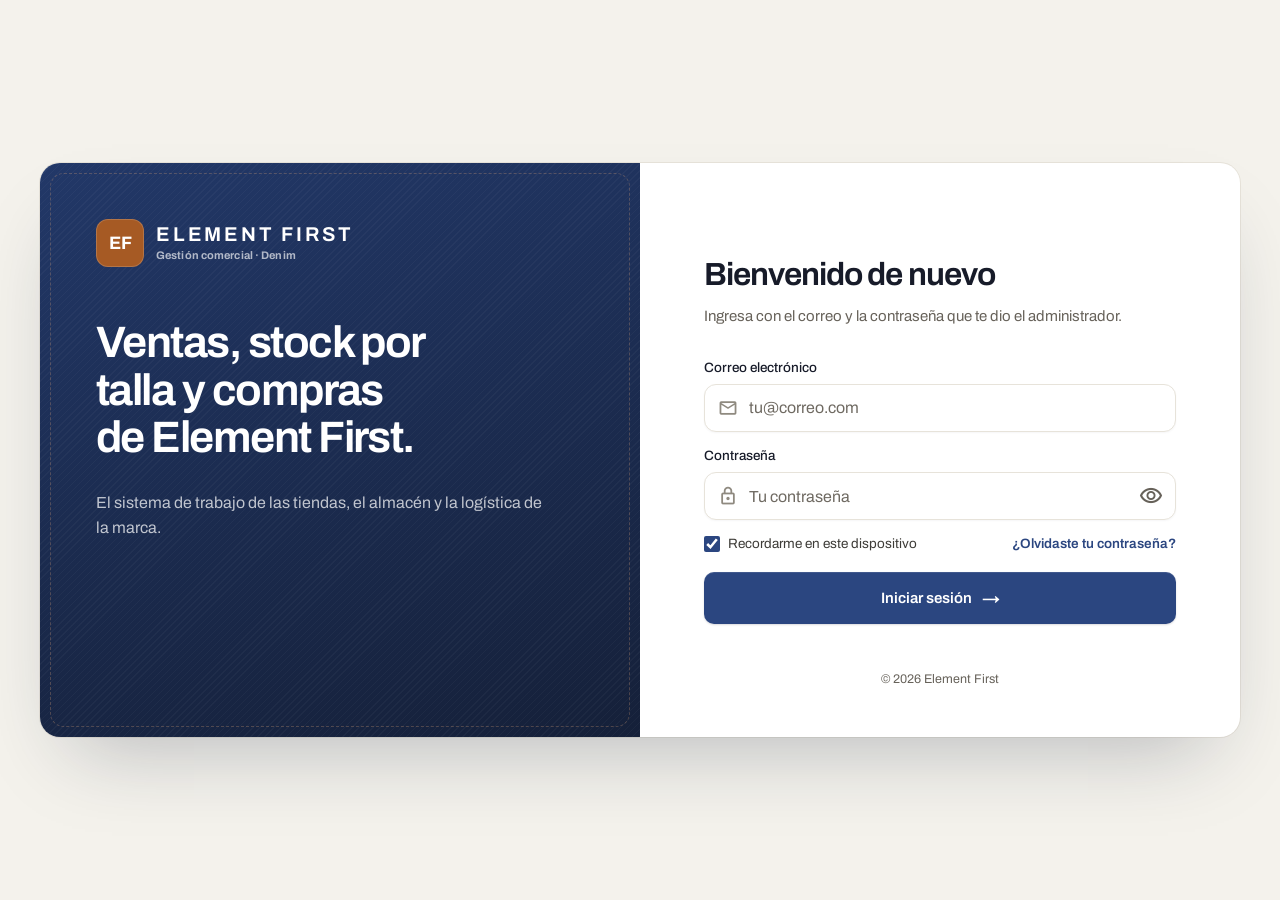
==== commit b4d7b2a7: "Diseño: ajustes de móvil y pantalla de ingreso más sobria - Móvil: sin el botón de menú duplicado en" ====
--- a/index.html
+++ b/index.html
@@ -20,7 +20,7 @@
 html body .up-areas{display:grid;grid-template-columns:repeat(2,minmax(0,1fr));gap:8px}html body .up-area{display:grid;grid-template-columns:22px 1fr;column-gap:8px;align-items:start;text-align:left;padding:10px 12px;border:1px solid var(--ux-line);border-radius:var(--r-10);background:var(--c-surface);transition:border-color .15s,background-color .15s}@media(hover: hover) and (pointer: fine){html body .up-area:hover{border-color:var(--ux-line-2);background:var(--ux-subtle)}}html body .up-area .material-symbols-outlined{grid-row:span 2;font-size:var(--fs-20);color:var(--ux-muted);margin-top:1px}html body .up-area b{font-size:var(--fs-13_5);font-weight:600;color:var(--ux-ink)}html body .up-area small{font-size:var(--fs-12);color:var(--ux-muted);line-height:1.35}html body .up-area.activa{border-color:var(--ux-primary);background:var(--ux-primary-soft);box-shadow:inset 0 0 0 1px var(--ux-primary)}html body .up-area.activa .material-symbols-outlined{color:var(--ux-primary)}html body #usuarios-table-body tr.usr-grupo td{padding:16px 12px 6px;background:var(--ux-bg);border-top:1px solid var(--ux-line);font-size:var(--fs-12_5);font-weight:600;color:var(--ux-ink-2)}html body #usuarios-table-body tr.usr-grupo:first-child td{border-top:0}@media(hover: hover) and (pointer: fine){html body #usuarios-table-body tr.usr-grupo:hover{background:transparent!important}}html body #usuarios-table-body tr.usr-grupo .material-symbols-outlined{font-size:var(--fs-18);vertical-align:-4px;margin-right:6px;color:var(--ux-primary)}html body #usuarios-table-body .usr-grupo-n{display:inline-block;margin-left:8px;padding:0 7px;border-radius:var(--r-999);background:var(--ux-line);font-size:var(--fs-11);line-height:18px;font-variant-numeric:tabular-nums}html body #sheet-more .nav-section{grid-column:1 / -1;margin:6px 2px 0!important;padding:0!important;color:var(--ux-muted)!important;font-size:var(--fs-12)!important;font-weight:600!important;letter-spacing:0!important;text-transform:none!important}html body #sheet-more .nav-section:first-child{margin-top:0!important}
 /* Archivo: espaciado normal en el texto corrido; el ajuste negativo queda solo en títulos y cifras grandes */
 html body{letter-spacing:0}
-.ef-aviso-error{background:var(--c-bad-soft);border:1px solid var(--c-bad-line);color:var(--c-bad-deep);border-radius:var(--r-10);padding:10px 12px;font-size:var(--fs-13);line-height:1.4;margin:0 0 14px}.sv-filtros-n{display:inline-grid;place-items:center;min-width:18px;height:18px;padding:0 5px;margin-left:6px;border-radius:var(--r-999);background:var(--c-indigo);color:var(--c-surface);font-size:var(--fs-11);font-weight:700;line-height:1}.sv-filtros-n.hidden{display:none}.ef-sr-only{position:absolute!important;width:1px;height:1px;padding:0;margin:-1px;overflow:hidden;clip:rect(0,0,0,0);white-space:nowrap;border:0}[role=dialog]:focus{outline:none}tr[onclick]:focus-visible{outline:2px solid var(--c-indigo);outline-offset:-2px}[data-tono]:empty::before{content:"\a0"}[data-tono]:empty{visibility:hidden}.dsh-oportunidades{display:grid;grid-template-columns:repeat(auto-fit,minmax(260px,1fr));gap:12px}.dsh-todo-ok{grid-column:1/-1;display:flex;align-items:center;gap:8px;margin:0;padding:12px 14px;border-radius:var(--r-12);background:var(--c-ok-soft);color:var(--c-ok-deep);font-size:var(--fs-14);font-weight:550}.dsh-todo-ok .material-symbols-outlined{font-size:var(--fs-20)}@media(max-width:639px){.dsh-kpis>:last-child:nth-child(odd){grid-column:1/-1}}.ef-grafico-vacio{display:grid;place-items:center;height:100%;min-height:160px;margin:0;padding:24px;text-align:center;color:var(--c-muted);font-size:var(--fs-14);line-height:1.5;border:1px dashed var(--c-line-strong);border-radius:var(--r-12);background:var(--c-surface-subtle)}.can-vacio{grid-column:1/-1;text-align:left}html body .pv-btn{text-transform:none;letter-spacing:normal;font-weight:600;font-size:var(--fs-13)}.dsh-delta:empty{display:none}.dsh-fila-2:has(#stale-products-list){align-items:start}html body .nav-section,html body #sidebar-nav .nav-section{text-transform:none!important;letter-spacing:.01em!important;font-size:var(--fs-12)!important}html body .ef-linea-etq,html body .pv-seccion,html body .pv-card-datos span{text-transform:none;letter-spacing:normal}html body .pv-seccion{font-size:var(--fs-13);font-weight:650;color:var(--c-ink-2)}html body .ef-inv-talla small{text-transform:none;letter-spacing:normal}html body .ef-logo small,html body .ef-login-movil small{text-transform:none!important;letter-spacing:.01em!important}.ef-estado-neutro{font-size:var(--fs-12);font-weight:550;color:var(--c-muted);white-space:nowrap}.ef-dialogo-fondo{position:fixed;inset:0;z-index:90;display:grid;place-items:center;padding:16px;background:rgba(23,27,41,.45);animation:efFondo .15s ease-out}.ef-dialogo{width:100%;max-width:420px;background:var(--c-surface);border-radius:var(--r-18);padding:22px;box-shadow:0 20px 50px rgba(23,27,41,.22);animation:efDialogo .18s cubic-bezier(.23,1,.32,1)}.ef-dialogo h3{margin:0;font-size:var(--fs-18);font-weight:650;color:var(--c-ink);line-height:1.3}.ef-dialogo p{margin:8px 0 0;font-size:var(--fs-14);color:var(--c-muted);line-height:1.5}.ef-dialogo-campo{display:block;margin-top:14px}.ef-dialogo-campo span{display:block;font-size:var(--fs-12_5);font-weight:550;color:var(--c-ink-2);margin-bottom:6px}.ef-dialogo-campo input{width:100%;min-height:42px;border:1px solid var(--c-line-strong);border-radius:var(--r-10);padding:0 12px;font-size:16px}.ef-dialogo-botones{display:flex;justify-content:flex-end;gap:8px;margin-top:20px;flex-wrap:wrap}.ef-btn-peligro{background:var(--c-bad)!important;border-color:var(--c-bad)!important;color:var(--c-surface)!important}@keyframes efFondo{from{opacity:0}}@keyframes efDialogo{from{opacity:0;transform:scale(.97)}}.alm-editar{font-size:var(--fs-13);font-weight:600;color:var(--c-indigo)}.alm-alternar{margin-top:10px}.alm-peligro{color:var(--c-bad)!important;border-color:var(--c-bad-line)!important}@keyframes efEntrar{from{opacity:0}}.ef-esqueleto{display:grid;gap:10px;padding:14px}.ef-esqueleto span{display:block;height:44px;border-radius:var(--r-10);background:linear-gradient(90deg,var(--c-surface-subtle) 25%,var(--c-line) 50%,var(--c-surface-subtle) 75%);background-size:300% 100%;animation:efBrillo 1.2s linear infinite}@keyframes efBrillo{from{background-position:100% 0}to{background-position:0 0}}#sidebar-nav .ef-menu-mas{-webkit-mask-image:linear-gradient(to bottom,#000 calc(100% - 40px),transparent);mask-image:linear-gradient(to bottom,#000 calc(100% - 40px),transparent)}@media(max-height:940px){html body #sidebar-nav .nav-link{min-height:36px!important;padding-top:0!important;padding-bottom:0!important}html body #sidebar-nav .nav-section{margin:12px 10px 3px!important}html body #sidebar-nav>div:first-child{margin-bottom:14px!important}html body #sidebar-nav .overflow-y-auto{gap:2px}}img[data-ef-vacia]{object-fit:none!important;object-position:center;background:var(--c-surface-subtle)!important}#products-grid img[data-ef-vacia],#sheet-product img[data-ef-vacia]{aspect-ratio:4/3!important}#products-grid div:has(>img[data-ef-vacia]){aspect-ratio:4/3!important}.ef-foto-editar{display:inline-flex;align-items:center;gap:6px;min-height:36px;padding:0 14px;border-radius:var(--r-999);background:rgba(255,255,255,.94);box-shadow:0 1px 2px rgba(23,27,41,.12);font-size:var(--fs-13);font-weight:600;color:var(--c-indigo)}.ef-foto-editar .material-symbols-outlined{font-size:var(--fs-18)}</style>   <link rel="manifest" href="./manifest.json"> <link rel="apple-touch-icon" href="./icons/icon-192.png"> <meta name="apple-mobile-web-app-capable" content="yes"> <meta name="apple-mobile-web-app-status-bar-style" content="default"> <meta name="apple-mobile-web-app-title" content="Element First"> <meta name="mobile-web-app-capable" content="yes"> <meta name="application-name" content="Element First"> <meta name="format-detection" content="telephone=no">  </head> <body class="bg-surface text-ink antialiased"> <div id="view-splash" class="fixed inset-0 bg-surface flex-col items-center justify-center gap-4" style="z-index:150" aria-live="polite"> <div class="w-12 h-12 rounded-xl bg-primary flex items-center justify-center font-black text-white">EF</div> <p class="text-xs font-bold uppercase text-ink-faint tracking-wide">Cargando…</p> </div> <div id="view-login" class="view active min-h-screen w-full flex items-stretch"> <div class="ef-login"><div class="ef-login-card"> <aside class="ef-login-marca"> <div class="ef-logo"><span class="ef-logo-mark">EF</span><div><b>ELEMENT FIRST</b><small>Gestión comercial · Denim</small></div></div> <h1>Datos que se convierten en acción.</h1> <p>La plataforma de Element First para controlar ventas, inventario, clientes y canales desde una sola pantalla.</p> <div class="ef-login-features"> <div><span class="material-symbols-outlined">sync</span>Ventas y stock sincronizados en tiempo real</div> <div><span class="material-symbols-outlined">grid_view</span>Control de stock por tallas 28–36</div> <div><span class="material-symbols-outlined">timeline</span>Trazabilidad de cada operación</div> </div> </aside> <div class="ef-login-form" role="main"> <div class="ef-login-top"><span><span class="material-symbols-outlined">verified_user</span>Acceso seguro</span></div> <div class="ef-login-movil"><span class="ef-logo-mark">EF</span><b>ELEMENT FIRST</b><small>Gestión comercial · Denim</small></div> <h2>Bienvenido de nuevo</h2> <p class="ef-login-sub">Ingresa tus credenciales para acceder a tu panel de gestión.</p> <div class="ef-login-forms"> <form id="form-bootstrap" class="hidden"> <div class="ef-aviso"><b>Primer acceso</b>Todavía no hay ningún usuario. Crea la cuenta de administrador para empezar.</div> <label class="ef-campo"><span>Nombre completo</span><div class="ef-campo-input"><span class="material-symbols-outlined">person</span><input type="text" required autocomplete="name" placeholder="Tu nombre"></div></label><label class="ef-campo"><span>Correo electrónico</span><div class="ef-campo-input"><span class="material-symbols-outlined">mail</span><input type="email" required autocomplete="username" placeholder="tu@correo.com"></div></label><label class="ef-campo"><span>Contraseña</span><div class="ef-campo-input"><span class="material-symbols-outlined">lock</span><input type="password" required minlength="8" autocomplete="new-password" placeholder="Mínimo 8 caracteres"><button type="button" class="ef-ojo" onclick="toggleClaveLogin(this)" aria-label="Mostrar contraseña"><span class="material-symbols-outlined">visibility</span></button></div></label> <button type="submit" class="bg-primary text-white rounded-xl">Crear administrador</button> </form> <form id="login-form"> <label class="ef-campo"><span>Correo electrónico</span><div class="ef-campo-input"><span class="material-symbols-outlined">mail</span><input type="email" required autocomplete="username" placeholder="tu@correo.com"></div></label><label class="ef-campo"><span>Contraseña</span><div class="ef-campo-input"><span class="material-symbols-outlined">lock</span><input type="password" required autocomplete="current-password" placeholder="Tu contraseña"><button type="button" class="ef-ojo" onclick="toggleClaveLogin(this)" aria-label="Mostrar contraseña"><span class="material-symbols-outlined">visibility</span></button></div></label> <div class="ef-login-opciones"> <label><input type="checkbox" checked="checked" class="rounded accent-primary"> Recordarme en este dispositivo</label> <a href="#" onclick='event.preventDefault(),showToast("Solicita el restablecimiento al administrador")'>¿Olvidaste tu contraseña?</a> </div> <button type="submit" class="bg-primary text-white rounded-xl ef-con-flecha">Iniciar sesión</button> </form> </div> <div class="ef-login-pie"><span><span class="material-symbols-outlined">lock</span>Conexión cifrada</span><span>© 2026 Element First</span></div> </div> </div></div> </div> <div id="app-shell" class="view min-h-screen lg:flex"> <nav id="sidebar-nav" class="hidden lg:flex flex-col fixed left-0 top-0 h-full w-64 bg-primary text-white p-5 gap-1 z-40"> <div class="mb-8 px-2"> <div class="flex items-center gap-2"> <div class="w-8 h-8 rounded bg-copper flex items-center justify-center font-black text-xs">EF</div> <span class="font-black tracking-widest text-base uppercase">Element First</span> </div> <p class="text-[11px] text-white/50 mt-1 pl-0.5">Denim Intelligence</p> </div> <div class="flex-1 flex flex-col gap-1 overflow-y-auto no-scrollbar"> <div class="nav-section">General</div> <button data-nav="dashboard" class="nav-link flex items-center gap-3 px-3 py-2.5 rounded-lg text-sm font-medium transition-colors"> <span class="material-symbols-outlined text-[20px]">dashboard</span> Inicio</button> <button data-nav="alerts" class="nav-link flex items-center gap-3 px-3 py-2.5 rounded-lg text-sm font-medium transition-colors relative"> <span class="material-symbols-outlined text-[20px]">notifications</span> Alertas <span id="sidebar-alert-count" class="ml-auto bg-copper text-white text-[10px] font-bold rounded-full w-5 h-5 flex items-center justify-center" style="display:none"></span></button> <button data-nav="reports" class="nav-link flex items-center gap-3 px-3 py-2.5 rounded-lg text-sm font-medium transition-colors"> <span class="material-symbols-outlined text-[20px]">analytics</span> Reportes</button> <div class="nav-section">Tienda</div> <button data-nav="sales" class="nav-link flex items-center gap-3 px-3 py-2.5 rounded-lg text-sm font-medium transition-colors"> <span class="material-symbols-outlined text-[20px]">payments</span> Ventas</button> <button data-nav="clients" class="nav-link flex items-center gap-3 px-3 py-2.5 rounded-lg text-sm font-medium transition-colors"> <span class="material-symbols-outlined text-[20px]">group</span> Clientes</button> <button data-nav="channels" class="nav-link flex items-center gap-3 px-3 py-2.5 rounded-lg text-sm font-medium transition-colors"> <span class="material-symbols-outlined text-[20px]">hub</span> Canales</button> <div class="nav-section">Almacén</div> <button data-nav="inventory" class="nav-link flex items-center gap-3 px-3 py-2.5 rounded-lg text-sm font-medium transition-colors"> <span class="material-symbols-outlined text-[20px]">inventory_2</span> Inventario</button> <button data-nav="products" class="nav-link flex items-center gap-3 px-3 py-2.5 rounded-lg text-sm font-medium transition-colors"> <span class="material-symbols-outlined text-[20px]">checkroom</span> Productos</button> <button data-nav="almacenes" class="nav-link flex items-center gap-3 px-3 py-2.5 rounded-lg text-sm font-medium transition-colors"> <span class="material-symbols-outlined text-[20px]">warehouse</span> Almacenes</button> <div class="nav-section">Logística</div> <button data-nav="proveedores" class="nav-link flex items-center gap-3 px-3 py-2.5 rounded-lg text-sm font-medium transition-colors"> <span class="material-symbols-outlined text-[20px]">local_shipping</span> Proveedores</button> <button data-nav="ordenes-compra" class="nav-link flex items-center gap-3 px-3 py-2.5 rounded-lg text-sm font-medium transition-colors"> <span class="material-symbols-outlined text-[20px]">shopping_cart</span> Órdenes de compra</button> <div class="nav-section">Soporte TI</div> <button data-nav="usuarios" data-solo-admin class="nav-link flex items-center gap-3 px-3 py-2.5 rounded-lg text-sm font-medium transition-colors"> <span class="material-symbols-outlined text-[20px]">manage_accounts</span> Usuarios</button> <button data-nav="registro" class="nav-link flex items-center gap-3 px-3 py-2.5 rounded-lg text-sm font-medium transition-colors"> <span class="material-symbols-outlined text-[20px]">monitor_heart</span> Registro del sistema <span data-reg-badge class="ml-auto bg-copper text-white text-[10px] font-bold rounded-full px-1.5 py-0.5" style="display:none"></span></button> <div class="nav-section">Cuenta</div> <button data-nav="settings" class="nav-link flex items-center gap-3 px-3 py-2.5 rounded-lg text-sm font-medium transition-colors"> <span class="material-symbols-outlined text-[20px]">settings</span> Configuración</button> </div> <div class="border-t border-white/10 pt-4 mt-2 px-1"> <div class="flex items-center gap-2 text-[11px] text-white/60"> <span class="w-2 h-2 rounded-full bg-green-400"></span> Base de datos conectada </div> <div class="flex items-center gap-2 mt-3"> <button onclick='navTo("settings")' title="Mi perfil" class="flex items-center gap-2 flex-1 min-w-0 text-left"> <span data-perfil-iniciales class="w-8 h-8 rounded-full flex items-center justify-center text-xs font-bold text-white" style="background:linear-gradient(135deg,#A65A24,#A65A24);flex:0 0 2rem"></span> <div class="leading-tight min-w-0"> <p data-perfil-nombre class="text-xs font-semibold truncate"></p> <p data-perfil-rol class="text-[10px] text-white/50"></p> </div> </button> <button onclick="cerrarSesion()" title="Cerrar sesión" aria-label="Cerrar sesión" class="p-1.5 rounded-lg text-white/60"><span class="material-symbols-outlined text-[20px]">logout</span></button> </div> </div> </nav> <div class="flex-1 lg:ml-64 min-h-screen flex flex-col"> <header class="sticky top-0 z-30 bg-white/90 backdrop-blur border-b border-line"> <div class="flex items-center justify-between px-4 lg:px-8 h-16"> <div class="flex items-center gap-3 flex-1 min-w-0"> <div class="lg:hidden flex items-center gap-1.5"> <div class="w-7 h-7 rounded bg-primary flex items-center justify-center font-black text-[10px] text-white">EF</div> </div> <h1 id="page-title" class="font-bold text-lg lg:text-2xl text-primary truncate">Inicio</h1> </div> <div class="hidden md:flex items-center gap-2 mr-3"> <button onclick="openCommandPalette()" class="flex items-center gap-2 bg-surface-dim rounded-full px-4 py-2 w-72 text-left text-sm text-ink-faint hover:bg-slate-100 transition-colors"> <span class="material-symbols-outlined text-[18px]">search</span><span class="flex-1">Buscar en Element First...</span><kbd class="text-[10px] bg-white border border-line rounded px-1.5 py-0.5">⌘ K</kbd> </button> <input id="global-search" class="hidden"> </div> <div class="flex items-center gap-1.5"> <button onclick="openSearchSheet()" class="md:hidden p-2 rounded-full hover:bg-surface-dim text-ink-soft" aria-label="Buscar"><span class="material-symbols-outlined">search</span></button> <button id="ef-mobile-menu" onclick="openMoreSheet()" aria-label="Abrir menú" title="Menú"><span class="material-symbols-outlined">menu</span></button> <button onclick='navTo("alerts")' class="p-2 rounded-full hover:bg-surface-dim text-ink-soft relative"> <span class="material-symbols-outlined">notifications</span> <span data-alerta-punto style="display:none" class="absolute top-1 right-1 w-2 h-2 rounded-full bg-copper"></span> </button> <button data-perfil-iniciales onclick='navTo("settings")' aria-label="Mi perfil" class="w-8 h-8 rounded-full flex items-center justify-center text-xs font-bold text-white ml-1" style="background:#1D2A4C;flex:0 0 2rem"></button> </div> </div> </header> <main class="flex-1 px-3 sm:px-4 lg:px-8 py-5 pb-24 lg:pb-10 max-w-[1500px] w-full mx-auto"> <section id="page-dashboard" class="page fade-in dsh"><div class="dsh-cabecera"><div class="min-w-0"><h2 id="dashboard-greeting" class="dsh-saludo">Buenos días</h2><p class="dsh-sub"><span id="dash-fecha"></span><span class="dsh-sep" aria-hidden="true">·</span><span class="dsh-sub-sync">Datos actualizados <span id="sync-seconds">hace un momento</span><button onclick="runSync()" class="dsh-refrescar" aria-label="Actualizar datos" title="Actualizar datos"><span class="material-symbols-outlined">sync</span></button></span></p></div><div class="dsh-periodo"><div id="dash-rango" style="display:none"><input type="date" id="dash-desde" aria-label="Desde" onchange="renderDashboardKpis()"><span class="text-ink-faint text-xs">a</span><input type="date" id="dash-hasta" aria-label="Hasta" onchange="renderDashboardKpis()"></div><label class="dsh-select"><span class="material-symbols-outlined">calendar_month</span><select id="period-select" onchange="dashCambiarPeriodo(this.value)" aria-label="Periodo"><option>Hoy</option><option>Ayer</option><option selected="selected">Últimos 7 días</option><option>Últimos 30 días</option><option>Este mes</option><option>Mes anterior</option><option>Personalizado</option></select></label></div></div><div class="dsh-hoy"><div class="dsh-hoy-principal"><p class="dsh-eyebrow">Ventas de hoy</p><p id="dash-hoy" class="dsh-hoy-monto dash-cifras">—</p><p class="dsh-hoy-linea"><span id="dash-hoy-d" class="dsh-delta">&nbsp;</span><span id="dash-hoy-det" class="dsh-hoy-det"></span></p><div class="dsh-hoy-botones"><button onclick="abrirNuevoPedido()" data-requiere-edicion data-modulo="ventas" class="dsh-btn dsh-btn-claro"><span class="material-symbols-outlined">add</span>Nuevo pedido</button><button onclick='navTo("sales")' class="dsh-btn dsh-btn-borde">Ver ventas</button></div></div><div class="dsh-salud dash-cifras"><p class="dsh-eyebrow dsh-salud-tit">Salud del negocio · <span data-dash-periodo>últimos 7 días</span></p><div class="dsh-metrica"><span>Margen</span><b id="dash-margen">—</b><small id="dash-margen-d">&nbsp;</small></div><button onclick='navTo("sales")' class="dsh-metrica"><span>Pedidos pendientes</span><b id="dash-pend">—</b><small id="dash-pend-d">&nbsp;</small></button><button onclick='navTo("inventory")' class="dsh-metrica"><span>Stock en riesgo</span><b id="dash-riesgo">—</b><small id="dash-riesgo-d">&nbsp;</small></button><div class="dsh-metrica"><span>Devoluciones</span><b id="dash-dev">—</b><small id="dash-dev-d">&nbsp;</small></div></div></div><div id="dash-kpis" class="dsh-kpis dash-cifras"><button onclick='navTo("sales")' class="kpi-card dsh-kpi"><span class="dsh-kpi-ic"><span class="material-symbols-outlined">payments</span></span><p class="dsh-kpi-et">Ventas del periodo</p><p id="dash-ingresos" class="dsh-kpi-val tabular">—</p><p id="dash-ingresos-d" class="dsh-kpi-d">&nbsp;</p></button><button onclick='navTo("sales")' class="kpi-card dsh-kpi"><span class="dsh-kpi-ic"><span class="material-symbols-outlined">receipt_long</span></span><p class="dsh-kpi-et">Pedidos</p><p id="dash-pedidos" class="dsh-kpi-val tabular">—</p><p id="dash-pedidos-d" class="dsh-kpi-d">&nbsp;</p></button><button onclick='navTo("inventory")' class="kpi-card dsh-kpi"><span class="dsh-kpi-ic"><span class="material-symbols-outlined">apparel</span></span><p class="dsh-kpi-et">Unidades vendidas</p><p id="dash-unidades" class="dsh-kpi-val tabular">—</p><p id="dash-unidades-d" class="dsh-kpi-d">&nbsp;</p></button><button onclick='navTo("reports")' class="kpi-card dsh-kpi"><span class="dsh-kpi-ic"><span class="material-symbols-outlined">shopping_bag</span></span><p class="dsh-kpi-et">Ticket promedio</p><p id="dash-ticket" class="dsh-kpi-val tabular">—</p><p id="dash-ticket-d" class="dsh-kpi-d">&nbsp;</p></button><button onclick='navTo("reports")' class="kpi-card dsh-kpi"><span class="dsh-kpi-ic"><span class="material-symbols-outlined">savings</span></span><p class="dsh-kpi-et">Utilidad estimada</p><p id="dash-utilidad" class="dsh-kpi-val tabular">—</p><p id="dash-utilidad-d" class="dsh-kpi-d">&nbsp;</p></button></div><div class="dsh-fila dsh-fila-3"><div class="dsh-card dsh-span-2"><div class="dsh-card-head"><div><h3 class="dsh-h3">¿Qué hacer hoy?</h3><p class="dsh-nota">Calculado con tus ventas, stock y canales.</p></div></div><div id="dash-copiloto" class="dsh-copiloto"></div></div><div class="dsh-card"><div class="dsh-card-head"><h3 class="dsh-h3">Acciones rápidas</h3></div><div class="dsh-acciones"><button onclick="abrirNuevoPedido()" data-requiere-edicion data-modulo="ventas" class="dsh-accion"><span class="material-symbols-outlined">add_shopping_cart</span>Nuevo pedido</button><button onclick='navTo("products")' class="dsh-accion"><span class="material-symbols-outlined">add_box</span>Nuevo SKU</button><button onclick='navTo("ordenes-compra")' class="dsh-accion"><span class="material-symbols-outlined">local_shipping</span>Órdenes de compra</button><button onclick='navTo("reports")' class="dsh-accion"><span class="material-symbols-outlined">bar_chart</span>Reportes y exportar</button></div></div></div><div class="dsh-fila dsh-fila-3"><div class="dsh-card dsh-span-2"><div class="dsh-card-head"><div><h3 class="dsh-h3">Evolución de ventas</h3><p class="dsh-nota">Últimos 7 días contra la semana anterior</p></div><div class="dsh-segmento"><button class="chart-metric-btn px-3 py-1 rounded-full bg-primary text-white" data-metric="ingresos">Ingresos</button><button class="chart-metric-btn px-3 py-1 rounded-full text-ink-soft" data-metric="pedidos">Pedidos</button><button class="chart-metric-btn px-3 py-1 rounded-full text-ink-soft" data-metric="unidades">Unidades</button></div></div><div class="h-64"><canvas id="salesChart"></canvas></div></div><div class="dsh-card flex flex-col"><div class="dsh-card-head"><div><h3 class="dsh-h3">¿De dónde vienen tus ventas?</h3><p class="dsh-nota">Participación · <span data-dash-periodo>últimos 7 días</span></p></div></div><div class="h-40 mb-2"><canvas id="channelDonut"></canvas></div><div id="channel-mini-list" class="space-y-2 mt-1 flex-1"></div><button onclick='navTo("channels")' class="dsh-link">Ver rendimiento de canales<span class="material-symbols-outlined">arrow_forward</span></button></div></div><div class="dsh-fila"><div><h3 class="dsh-h3 dsh-titulo-suelto">Oportunidades</h3><div id="opportunities-list" class="dsh-oportunidades"></div></div></div><div class="dsh-fila dsh-fila-2"><div class="dsh-card"><div class="dsh-card-head"><h3 class="dsh-h3">Productos más vendidos</h3><select id="top-sort" class="dsh-mini-select" aria-label="Ordenar por"><option value="unidades">Unidades</option><option value="ingresos">Ingresos</option><option value="margen">Margen</option></select></div><div id="top-products-list" class="space-y-1"></div></div><div class="dsh-card"><div class="dsh-card-head"><h3 class="dsh-h3">Productos sin movimiento</h3><select id="stale-days" class="dsh-mini-select" aria-label="Días sin ventas"><option>7 días</option><option>15 días</option><option selected="selected">30 días</option><option>60 días</option><option>90 días</option></select></div><div id="stale-products-list" class="space-y-1"></div></div></div></section> <section id="page-sales" class="page fade-in space-y-4"><div class="sv-cabecera"><div class="hidden lg:block"><h2 class="text-lg font-bold text-ink">Ventas</h2><p class="text-xs text-ink-faint">Pedidos por día, con su estado e ingresos</p></div><div class="sv-acciones"><button onclick="exportarVentas()" class="sv-btn sv-btn-sec sv-solo-escritorio"><span class="material-symbols-outlined">download</span>Exportar</button><button onclick='openFilterSheet("sales")' class="sv-btn sv-btn-sec"><span class="material-symbols-outlined">filter_list</span>Filtros<span id="sv-filtros-n" class="sv-filtros-n hidden"></span></button><button onclick="abrirNuevoPedido()" data-requiere-edicion data-modulo="ventas" class="sv-btn sv-btn-pri"><span class="material-symbols-outlined">add</span>Nuevo pedido</button></div></div><div class="sv-stats"><button id="sales-card-completadas" onclick="svFiltrarEstado('Completada')" class="sv-stat ok" aria-pressed="false"><span class="sv-stat-et"><i></i>Completadas</span><b id="sales-stat-completadas">0</b><small id="sales-monto-completadas">S/ 0.00</small></button><button id="sales-card-pendientes" onclick="svFiltrarEstado('Pendiente')" class="sv-stat warn" aria-pressed="false"><span class="sv-stat-et"><i></i>Pendientes</span><b id="sales-stat-pendientes">0</b><small id="sales-monto-pendientes">S/ 0.00</small></button><button id="sales-card-devueltas" onclick="svFiltrarEstado('Devuelta')" class="sv-stat bad" aria-pressed="false"><span class="sv-stat-et"><i></i>Devueltas</span><b id="sales-stat-devueltas">0</b><small id="sales-monto-devueltas">S/ 0.00</small></button></div><label class="sv-buscar"><span class="material-symbols-outlined">search</span><input id="sv-buscar" type="search" class="bg-transparent" placeholder="Buscar pedido, cliente o producto" oninput="svBuscar(this.value)" aria-label="Buscar ventas"></label><p id="sales-aviso" class="sv-aviso" style="display:none"></p><div id="sales-cards-mobile" class="lg:hidden"></div><div class="hidden lg:block bg-white border border-line rounded-lg overflow-hidden shadow-card sv-tabla"><table class="w-full text-left text-sm"><thead><tr><th>Hora</th><th>Pedido</th><th>Cliente</th><th>Productos</th><th>Canal</th><th class="text-right">Total</th><th>Estado</th></tr></thead><tbody id="sales-table-body"></tbody></table></div><button id="sales-mas" onclick="svVerMas()" class="sv-mas-btn" style="display:none"></button></section> <section id="page-inventory" class="page fade-in space-y-4"> <div class="flex items-center justify-between flex-wrap gap-3"> <div><h2 class="text-lg font-bold text-ink">Inventario</h2><p class="text-sm text-ink-faint">Control de existencias por SKU y talla</p></div> <div class="flex items-center gap-2 flex-wrap"> <div class="flex items-center gap-2 bg-white border border-line rounded-full px-3 py-2 w-full sm:w-64"> <span class="material-symbols-outlined text-ink-faint text-[18px]">search</span> <input id="inventory-search" placeholder="Buscar SKU, modelo, color..." class="bg-transparent outline-none text-sm w-full"> </div> <select id="inventory-location" aria-label="Ubicación" onchange="renderInventory()" class="text-xs font-semibold border border-line rounded-full px-3 py-2 bg-white outline-none"></select> <button onclick='openFilterSheet("inventory")' class="flex items-center gap-1.5 text-xs font-bold uppercase border border-line rounded-full px-4 py-2 bg-white"><span class="material-symbols-outlined text-[16px]">filter_list</span>Filtros</button> </div> </div> <div id="inventory-filter-chips" class="flex items-center gap-2 overflow-x-auto no-scrollbar pb-1"></div> <div id="inventory-summary" class="grid grid-cols-2 lg:grid-cols-4 gap-3"></div> <div id="inventory-cards-mobile" class="space-y-3 lg:hidden"></div> <div class="hidden lg:block bg-white border border-line rounded-lg overflow-hidden shadow-card"> <div class="px-4 py-3 border-b border-line flex items-center justify-between"><h3 id="inventory-table-title" class="font-bold">Existencias por producto</h3><span id="inventory-actualizado" class="text-xs text-ink-faint"></span></div> <div class="overflow-x-auto" tabindex="0"> <table class="w-full text-left text-sm min-w-[820px]"> <thead class="bg-surface-dim text-[11px] uppercase font-bold text-ink-faint tracking-wide"> <tr><th class="p-3">Producto</th><th class="p-3">SKU</th><th class="p-3 text-center">28</th><th class="p-3 text-center">30</th><th class="p-3 text-center">32</th><th class="p-3 text-center">34</th><th class="p-3 text-center">36</th><th class="p-3 text-right">Total</th><th class="p-3">Estado</th></tr> </thead> <tbody id="inventory-table-body"></tbody> </table> </div> </div> </section> <section id="page-products" class="page fade-in space-y-4"> <div class="flex items-center justify-between flex-wrap gap-3"> <div><h2 class="text-lg font-bold text-ink">Productos</h2><p class="text-sm text-ink-faint">Catálogo, rendimiento y rentabilidad por SKU</p></div> <div class="flex items-center gap-2 flex-wrap"> <button onclick="abrirFormularioProducto()" data-requiere-edicion data-modulo="productos" class="flex items-center gap-1.5 text-xs font-bold uppercase bg-primary text-white rounded-full px-4 py-2"><span class="material-symbols-outlined text-[16px]">add</span>Nuevo producto</button> <div class="flex items-center gap-2 bg-white border border-line rounded-full px-3 py-2 w-full sm:w-64"> <span class="material-symbols-outlined text-ink-faint text-[18px]">search</span> <input id="products-search" placeholder="Buscar producto o SKU..." class="bg-transparent outline-none text-sm w-full"> </div> <select id="products-sort" aria-label="Ordenar productos" class="text-xs font-semibold border border-line rounded-full px-3 py-2 bg-white outline-none"> <option value="sold">Más vendidos</option><option value="revenue">Mayor ingreso</option><option value="margin">Mayor margen</option><option value="stock">Mayor stock</option> </select> </div> </div> <div id="products-summary" class="grid grid-cols-2 lg:grid-cols-4 gap-3"></div> <div id="products-grid" class="grid grid-cols-1 sm:grid-cols-2 lg:grid-cols-3 gap-3"></div> </section> <section id="page-clients" class="page fade-in space-y-4"> <div class="flex items-center justify-between"><div><h2 class="text-lg font-bold text-ink">Clientes</h2><p class="text-sm text-ink-faint">Conoce quién compra, cuánto aporta y por qué canal regresa.</p></div></div> <div class="grid grid-cols-2 lg:grid-cols-4 gap-3"> <div class="premium-card p-4"><span class="eyebrow">Clientes activos</span><p id="clients-stat-activos" class="metric-number text-2xl font-extrabold mt-1">0</p><p class="text-xs text-ink-faint mt-1">últimos 90 días</p></div> <div class="premium-card p-4"><span class="eyebrow">Recompra</span><p id="clients-stat-recompra" class="metric-number text-2xl font-extrabold mt-1">0%</p><p class="text-xs text-ink-faint mt-1">más de 1 pedido</p></div> <div class="premium-card p-4"><span class="eyebrow">Compra promedio</span><p id="clients-stat-ltv" class="metric-number text-2xl font-extrabold mt-1">S/ 0</p><p class="text-xs text-ink-faint mt-1">por cliente</p></div> <div class="premium-card p-4"><span class="eyebrow">Clientes nuevos</span><p id="clients-stat-nuevos" class="metric-number text-2xl font-extrabold mt-1">0</p><p class="text-xs text-ink-faint mt-1">primera compra en 7 días</p></div> </div> <div class="cli-herramientas"><div id="clients-segmentos" class="cli-chips" role="group" aria-label="Segmento"></div><label class="cli-buscar"><span class="material-symbols-outlined">search</span><input id="cli-buscar" type="search" class="bg-transparent" placeholder="Buscar por nombre, teléfono o correo" oninput="cliBuscar(this.value)" aria-label="Buscar clientes"></label></div> <div class="bg-white border border-line rounded-lg overflow-hidden shadow-card"> <table class="w-full text-left text-sm"> <thead class="bg-surface-dim text-[11px] uppercase font-bold text-ink-faint tracking-wide"> <tr><th class="p-3">Cliente</th><th class="p-3 hidden sm:table-cell">Teléfono</th><th class="p-3">Pedidos</th><th class="p-3 text-right">Total comprado</th><th class="p-3 hidden md:table-cell">Canal preferido</th><th class="p-3 hidden md:table-cell">Última compra</th><th class="p-3">Segmento</th></tr> </thead> <tbody id="clients-table-body"></tbody> </table> </div> </section> <section id="page-channels" class="page fade-in space-y-4"> <div class="flex items-center justify-between"><div><h2 class="text-lg font-bold text-ink">Rendimiento de canales</h2><p class="text-sm text-ink-faint">Pedidos, ingresos, ticket y crecimiento de cada canal de venta.</p></div><div class="flex items-center gap-2 flex-wrap"><select id="channels-period" onchange="canCambiarPeriodo(this.value)" aria-label="Periodo" class="can-sel"><option>Últimos 7 días</option><option selected="selected">Últimos 30 días</option><option>Este mes</option><option>Mes anterior</option></select><button id="atribucion-btn" onclick="alternarAtribucion()" class="text-xs font-bold uppercase border border-line bg-white rounded-full px-4 py-2">Atribución</button></div></div> <div id="attribution-panel" class="hidden bg-white border border-line rounded-lg overflow-hidden shadow-card"><div class="px-4 py-3 border-b border-line"><h3 class="font-bold text-sm">Comparativo de periodos por canal</h3><p class="text-xs text-ink-faint">Ingresos de <span data-can-periodo>últimos 30 días</span> frente al periodo anterior de la misma duración, para ver qué canal gana o pierde peso.</p></div><table class="w-full text-left text-sm"><thead class="bg-surface-dim text-[11px] uppercase font-bold text-ink-faint tracking-wide"><tr><th class="p-3">Canal</th><th class="p-3 text-right">Periodo actual</th><th class="p-3 text-right">Periodo anterior</th><th class="p-3 text-right">Variación</th></tr></thead><tbody id="attribution-table-body"></tbody></table></div> <div id="channel-ranking" class="grid sm:grid-cols-3 gap-3"></div> <div class="bg-white border border-line rounded-lg p-4 lg:p-5 shadow-card"> <h3 class="font-bold text-ink mb-3">Ingresos por canal <span class="text-xs font-semibold text-ink-faint">· <span data-can-periodo>últimos 30 días</span></span></h3> <div class="h-72"><canvas id="channelBarChart"></canvas></div> </div> <div class="bg-white border border-line rounded-lg overflow-hidden shadow-card" tabindex="0" role="region" aria-label="Tabla de canales"> <table class="w-full text-left text-sm"> <thead class="bg-surface-dim text-[11px] uppercase font-bold text-ink-faint tracking-wide"> <tr><th class="p-3">Canal</th><th class="p-3 text-right">Pedidos</th><th class="p-3 text-right">Unidades</th><th class="p-3 text-right">Ingresos</th><th class="p-3 text-right">Ticket prom.</th><th class="p-3 text-right">Participación</th><th class="p-3 text-right">Vs anterior</th></tr> </thead> <tbody id="channels-table-body"></tbody> </table> </div> <div class="flex items-center justify-between pt-2"><div><h3 class="text-lg font-bold text-ink">Ventas por tienda física</h3><p class="text-sm text-ink-faint">Pedidos registrados en cada tienda (almacenes de tipo «Tienda») · <span data-can-periodo>últimos 30 días</span></p></div></div> <div id="store-ranking" class="grid sm:grid-cols-3 gap-3"></div> <div class="bg-white border border-line rounded-lg overflow-hidden shadow-card" tabindex="0" role="region" aria-label="Tabla de tiendas"> <table class="w-full text-left text-sm"> <thead class="bg-surface-dim text-[11px] uppercase font-bold text-ink-faint tracking-wide"> <tr><th class="p-3">Tienda</th><th class="p-3 text-right">Pedidos</th><th class="p-3 text-right">Unidades</th><th class="p-3 text-right">Ingresos</th><th class="p-3 text-right">Ticket prom.</th><th class="p-3 text-right">Participación</th><th class="p-3 text-right">Vs anterior</th></tr> </thead> <tbody id="stores-table-body"></tbody> </table> </div> </section> <section id="page-reports" class="page fade-in space-y-4"> <div class="flex items-center justify-between flex-wrap gap-3"> <div><h2 class="text-lg font-bold text-ink">Reportes y análisis</h2><p class="text-sm text-ink-faint">Indicadores para tomar decisiones comerciales</p></div> <select id="report-period" onchange="repCambiarPeriodo(this.value)" aria-label="Periodo" class="text-xs font-semibold border border-line rounded-full px-4 py-2 bg-white"><option>Últimos 7 días</option><option>Últimos 30 días</option><option>Este mes</option><option>Mes anterior</option></select> </div> <div id="reports-kpis" class="grid grid-cols-2 lg:grid-cols-4 gap-3"></div> <div class="premium-card rep-banner text-white p-5 flex flex-col sm:flex-row sm:items-center justify-between gap-4"><div><span class="eyebrow !text-white/60">Resumen para dirección</span><h3 id="rep-titular" class="font-bold text-lg mt-1">Calculando…</h3><p id="rep-bajada" class="text-xs text-white/65 mt-1">Descarga un informe ejecutivo para compartir con gerencia, socios o finanzas.</p></div><button onclick="imprimirResumenEjecutivo()" class="bg-white text-primary rounded-full px-5 py-2.5 text-xs font-extrabold uppercase whitespace-nowrap">Descargar PDF</button></div> <div class="grid lg:grid-cols-2 gap-4"> <div class="bg-white border border-line rounded-lg p-5 shadow-card"><h3 class="font-bold mb-4">Rentabilidad por producto <span class="text-xs font-semibold text-ink-faint">· <span data-rep-periodo>últimos 7 días</span></span></h3><div id="margin-report" class="space-y-3"></div></div> <div class="bg-white border border-line rounded-lg p-5 shadow-card"><h3 class="font-bold mb-4">Distribución de inventario</h3><div id="stock-report" class="space-y-3"></div></div> </div> <div class="bg-white border border-line rounded-lg overflow-hidden shadow-card"> <div class="p-4 border-b border-line flex items-center justify-between"><div><h3 class="font-bold">Centro de exportación</h3><p class="text-xs text-ink-faint">Genera el informe correspondiente sin salir de la aplicación.</p></div><span class="material-symbols-outlined text-primary">download</span></div> <div id="reports-grid" class="grid sm:grid-cols-2 lg:grid-cols-3 gap-3 p-4"></div> </div> </section> <section id="page-alerts" class="page fade-in space-y-4"> <div class="flex items-center justify-between"> <h2 class="text-lg font-bold text-ink">Centro de alertas</h2> <span id="alerts-count-badge" class="text-xs font-bold bg-copper text-white rounded-full px-2.5 py-1"></span> </div> <div id="alerts-list" class="space-y-2"></div> </section> <section id="page-usuarios" class="page fade-in space-y-4"> <div class="flex items-center justify-between flex-wrap gap-3"> <div> <h2 class="text-lg font-bold text-ink">Usuarios</h2> <p class="text-sm text-ink-faint">Cuentas, permisos por módulo y acceso al sistema</p> </div> <button onclick="abrirPanelUsuario()" class="flex items-center gap-1.5 text-xs font-bold uppercase bg-primary text-white rounded-full px-4 py-2"> <span class="material-symbols-outlined text-[16px]">person_add</span>Nuevo usuario </button> </div> <div class="bg-white border border-line rounded-lg p-4 flex gap-3 shadow-card"> <span class="material-symbols-outlined text-primary">shield_person</span> <div class="text-xs text-ink-soft leading-relaxed"> <b class="text-ink">Administrador</b>: acceso total y gestiona usuarios. <b class="text-ink">Usuario</b>: tú decides, módulo por módulo, si puede <b class="text-ink">verlo</b> o también <b class="text-ink">editarlo</b>; lo que no marques no le aparece. Desde <b class="text-ink">Editar</b> también puedes cambiarle la contraseña o <b class="text-ink">desactivar</b> su acceso sin borrar la cuenta. Cada usuario pertenece a un <b class="text-ink">área</b>: <b class="text-ink">Tienda</b> y <b class="text-ink">Almacén</b> solo ven las ventas, el stock y las compras de su ubicación; <b class="text-ink">Logística</b> ve todas las ubicaciones; <b class="text-ink">Soporte TI</b> ve el Registro del sistema y gestiona a los usuarios que no son administradores. </div> </div> <div class="bg-white border border-line rounded-lg overflow-hidden shadow-card"> <div class="overflow-x-auto" tabindex="0"> <table class="w-full text-left text-sm"> <thead class="bg-surface-dim text-[11px] uppercase font-bold text-ink-faint tracking-wide"> <tr> <th class="p-3">Nombre</th><th class="p-3 hidden sm:table-cell">Correo</th> <th class="p-3">Acceso</th><th class="p-3">Estado</th><th class="p-3 hidden md:table-cell">Último acceso</th><th class="p-3"><span class="ef-sr">Acciones</span></th> </tr> </thead> <tbody id="usuarios-table-body"></tbody> </table> </div> </div> </section> <section id="page-proveedores" class="page fade-in space-y-4"> <div class="flex items-center justify-between flex-wrap gap-3"> <div> <h2 class="text-lg font-bold text-ink">Proveedores</h2> <p class="text-sm text-ink-faint">Talleres, lavanderías y proveedores de tela: contacto, condiciones de pago y cuánto les compras</p> </div> <div class="flex items-center gap-2"> <button onclick="exportarProveedores()" class="pv-btn pv-btn-sm" title="Descargar la lista en CSV (Excel)"><span class="material-symbols-outlined">download</span><span class="hidden sm:inline">Exportar</span></button> <button onclick="abrirNuevoProveedor()" data-requiere-edicion data-modulo="proveedores" class="flex items-center gap-1.5 text-xs font-bold uppercase bg-primary text-white rounded-full px-4 py-2"> <span class="material-symbols-outlined text-[16px]">add_business</span>Nuevo proveedor </button> </div> </div> <div id="pv-kpis" class="pv-kpis"></div> <div class="pv-filtros"> <label class="pv-buscar"><span class="material-symbols-outlined">search</span><input id="pv-buscar" type="search" class="bg-transparent" placeholder="Buscar nombre, RUC o teléfono" oninput="pvFiltrar('q',this.value)" aria-label="Buscar proveedor"></label> <div class="pv-selects"><select onchange="pvFiltrar('estado',this.value)" aria-label="Estado"><option value="activos">Activos</option><option value="inactivos">Inactivos</option><option value="todos">Todos</option></select> <select id="pv-filtro-rubro" onchange="pvFiltrar('rubro',this.value)" aria-label="Rubro"><option value="">Rubro: todos</option><option>Tela / denim</option><option>Confección</option><option>Lavandería</option><option>Avíos y accesorios</option><option>Etiquetas y empaques</option><option>Logística</option><option>Otro</option></select> <select onchange="pvFiltrar('orden',this.value)" aria-label="Ordenar"><option value="nombre">A–Z</option><option value="compras">Mayor compra</option><option value="reciente">Más reciente</option></select></div> <span id="pv-conteo" class="pv-conteo"></span> </div> <div id="pv-lista"></div> </section> <section id="page-almacenes" class="page fade-in space-y-4"> <div class="flex items-center justify-between flex-wrap gap-3"> <div> <h2 class="text-lg font-bold text-ink">Almacenes</h2> <p class="text-sm text-ink-faint">Ubicaciones físicas donde se guarda y vende el inventario</p> </div> <button onclick="abrirNuevoAlmacen()" data-requiere-edicion data-modulo="almacenes" class="flex items-center gap-1.5 text-xs font-bold uppercase bg-primary text-white rounded-full px-4 py-2"> <span class="material-symbols-outlined text-[16px]">add</span>Nuevo almacén </button> </div> <div class="bg-white border border-line rounded-lg overflow-hidden shadow-card"> <div class="overflow-x-auto" tabindex="0"> <table class="w-full text-left text-sm"> <thead class="bg-surface-dim text-[11px] uppercase font-bold text-ink-faint tracking-wide"> <tr> <th class="p-3">Nombre</th><th class="p-3">Tipo</th><th class="p-3 hidden sm:table-cell">Dirección</th><th class="p-3">Estado</th><th class="p-3"><span class="ef-sr">Acciones</span></th> </tr> </thead> <tbody id="almacenes-table-body"></tbody> </table> </div> </div> </section> <section id="page-ordenes-compra" class="page fade-in space-y-4"> <div class="flex items-center justify-between flex-wrap gap-3"> <div> <h2 class="text-lg font-bold text-ink">Órdenes de compra</h2> <p class="text-sm text-ink-faint">Pedidos a proveedores y recepción de mercadería en almacén</p> </div> <button onclick="abrirNuevaOrdenCompra()" data-requiere-edicion data-modulo="ordenes_compra" class="flex items-center gap-1.5 text-xs font-bold uppercase bg-primary text-white rounded-full px-4 py-2"> <span class="material-symbols-outlined text-[16px]">add_shopping_cart</span>Nueva orden </button> </div> <div class="bg-white border border-line rounded-lg overflow-hidden shadow-card"> <div class="overflow-x-auto" tabindex="0"> <table class="w-full text-left text-sm"> <thead class="bg-surface-dim text-[11px] uppercase font-bold text-ink-faint tracking-wide"> <tr><th class="p-3">Código</th><th class="p-3">Proveedor</th><th class="p-3 hidden sm:table-cell">Almacén</th><th class="p-3">Estado</th><th class="p-3 text-right">Total</th><th class="p-3 hidden md:table-cell">Fecha</th></tr> </thead> <tbody id="oc-table-body"></tbody> </table> </div> </div> </section> <section id="page-registro" class="page fade-in space-y-4"> <div class="flex items-center justify-between flex-wrap gap-3"> <div> <h2 class="text-lg font-bold text-ink">Registro del sistema</h2> <p class="text-sm text-ink-faint">Trazabilidad de extremo a extremo: cada operación con su Transaction ID, desde el clic hasta la base de datos</p> </div> <div class="flex items-center gap-2 flex-wrap"> <button id="reg-vivo" onclick="alternarRegistroVivo()" class="flex items-center gap-1.5 text-xs font-bold uppercase border border-line rounded-full px-3 py-2 bg-white"></button> <button onclick="exportarRegistro()" class="flex items-center gap-1 text-xs font-bold uppercase border border-line rounded-full px-3 py-2 bg-white text-ink-soft"><span class="material-symbols-outlined text-[18px]">download</span>Exportar</button> <button id="reg-limpiar" onclick="limpiarRegistro()" class="flex items-center gap-1 text-xs font-bold uppercase border border-line rounded-full px-3 py-2 bg-white text-bad"><span class="material-symbols-outlined text-[18px]">delete_sweep</span>Limpiar</button> </div> </div> <div id="reg-alertas" class="space-y-2"></div> <div id="reg-metricas" class="grid grid-cols-2 sm:grid-cols-4 lg:grid-cols-6 gap-2"></div> <div id="reg-tabs" class="flex gap-2"></div> <div class="bg-white border border-line rounded-lg p-3 shadow-card space-y-3"> <div id="reg-niveles" class="flex flex-wrap gap-2"></div> <div class="grid grid-cols-2 sm:grid-cols-4 gap-2"> <select id="reg-tipo" onchange="REG.f.tipo=this.value,cargarRegistro()" class="text-xs border border-line rounded-lg px-2 py-2 bg-white text-ink outline-none"><option value="">Todos los tipos</option><option value="operacion">Clics del usuario</option><option value="solicitud">Solicitudes al servidor</option><option value="backend">Etapas del servidor</option><option value="bd">Cambios en base de datos</option><option value="error_js">Errores de la página</option><option value="mensaje">Mensajes mostrados</option><option value="sesion">Sesión y conexión</option><option value="navegacion">Navegación</option></select> <select id="reg-usuario" aria-label="Usuario" onchange="REG.f.usuario=this.value,cargarRegistro()" class="text-xs border border-line rounded-lg px-2 py-2 bg-white text-ink outline-none"><option value="">Todos los usuarios</option></select> <select id="reg-periodo" aria-label="Periodo" onchange="REG.f.periodo=this.value,cargarRegistro(),cargarMetricasRegistro()" class="text-xs border border-line rounded-lg px-2 py-2 bg-white text-ink outline-none"><option value="1h">Última hora</option><option value="24h" selected>Últimas 24 horas</option><option value="7d">Últimos 7 días</option><option value="30d">Últimos 30 días</option></select> <input id="reg-buscar" type="search" placeholder="Buscar (mensaje, TX-…, error)..." oninput="clearTimeout(REG.tb),REG.tb=setTimeout(()=>{REG.f.q=this.value.trim(),cargarRegistro()},400)" class="text-xs border border-line rounded-lg px-3 py-2 outline-none focus:border-primary"> </div> <div id="reg-sesion-filtro"></div> </div> <div id="reg-lista" class="bg-white border border-line rounded-lg shadow-card overflow-hidden"></div> <button id="reg-mas" onclick="cargarRegistro(!0)" class="w-full text-xs font-bold uppercase text-primary py-3 hidden">Cargar más antiguos</button> </section> <section id="page-settings" class="page fade-in space-y-4"> <h2 class="text-lg font-bold text-ink">Configuración</h2> <div id="mi-perfil" class="bg-white border border-line rounded-lg p-5 shadow-card space-y-4"> <div class="flex items-center gap-4"> <span data-perfil-iniciales class="w-16 h-16 rounded-full flex items-center justify-center text-xl font-bold text-white" style="background:#1D2A4C;flex:0 0 4rem"></span> <div class="min-w-0"> <p class="text-xs font-bold uppercase text-ink-faint">Mi perfil</p> <p data-perfil-nombre class="font-bold text-ink text-lg truncate"></p> <p class="text-xs text-ink-faint"><span data-perfil-email></span> · <span data-perfil-rol></span></p><p id="perfil-personales" class="text-xs text-ink-faint mt-0.5" style="display:none"></p><div class="ef-foto-acciones"><input type="file" id="perfil-foto-input" accept="image/jpeg,image/png,image/webp" class="hidden" onchange="subirMiFoto(this)"><button type="button" onclick="document.getElementById('perfil-foto-input').click()" class="ef-foto-btn"><span class="material-symbols-outlined" aria-hidden="true">photo_camera</span><span id="perfil-foto-btn">Subir foto</span></button><button type="button" id="perfil-foto-quitar" onclick="quitarMiFoto()" class="ef-foto-quitar" style="display:none">Quitar foto</button></div> </div> </div> <div> <p class="text-[11px] font-bold uppercase text-ink-faint tracking-wide">Mis accesos</p> <div id="perfil-accesos" class="flex flex-wrap gap-2 mt-1"></div> </div> <div class="grid sm:grid-cols-2 gap-4 pt-2"> <div class="border border-line rounded-lg p-3"> <label for="perfil-nombre" class="text-[11px] font-bold uppercase text-ink-faint tracking-wide">Nombre</label> <input id="perfil-nombre" autocomplete="name" class="mt-1 w-full text-sm border border-line rounded-lg px-3 py-2 outline-none focus:border-primary"> <button onclick="guardarMiNombre()" class="mt-3 w-full bg-primary text-white text-xs font-bold uppercase rounded-full px-4 py-2.5">Guardar nombre</button> </div> <div class="border border-line rounded-lg p-3"> <label class="text-[11px] font-bold uppercase text-ink-faint tracking-wide">Cambiar contraseña</label> <input id="perfil-pass-actual" type="password" autocomplete="current-password" placeholder="Contraseña actual" class="mt-1 w-full text-sm border border-line rounded-lg px-3 py-2 outline-none focus:border-primary"> <input id="perfil-pass-nueva" type="password" autocomplete="new-password" placeholder="Nueva contraseña" oninput="actualizarClave('perfil-pass')" class="mt-1 w-full text-sm border border-line rounded-lg px-3 py-2 outline-none focus:border-primary"> <div id="perfil-pass-fuerza" class="mt-2"></div> <div id="perfil-pass-reglas" class="grid grid-cols-2 mt-2" style="gap:2px 12px"></div> <input id="perfil-pass-confirmar" type="password" autocomplete="new-password" placeholder="Repite la nueva" oninput="actualizarClave('perfil-pass')" class="mt-1 w-full text-sm border border-line rounded-lg px-3 py-2 outline-none focus:border-primary"> <p id="perfil-pass-coincide" class="text-[11px] font-semibold mt-1"></p> <button id="perfil-pass-btn" onclick="cambiarMiContrasena()" class="mt-3 w-full bg-primary text-white text-xs font-bold uppercase rounded-full px-4 py-2.5">Cambiar contraseña</button> </div> </div> <button onclick="cerrarSesion()" class="w-full sm:w-auto flex items-center justify-center gap-2 text-bad text-xs font-bold uppercase px-5 py-2.5 rounded-full border border-line"><span class="material-symbols-outlined text-[18px]">logout</span>Cerrar sesión</button> </div> <div data-solo-admin class="bg-white border border-line rounded-lg p-5 shadow-card space-y-4"> <div class="flex items-center gap-4"> <span class="w-16 h-16 rounded-2xl bg-primary flex items-center justify-center font-black text-xl text-white" style="flex:0 0 4rem">EF</span> <div> <p class="text-xs font-bold uppercase text-ink-faint">Datos de la empresa</p> <p class="font-bold text-ink">Element First S.A.C.</p> <p class="text-xs text-ink-faint">Lima, Perú</p> </div> </div> <div class="grid sm:grid-cols-2 gap-3 pt-2"> <div class="border border-line rounded-lg p-3"> <p class="text-xs font-bold uppercase text-ink-faint mb-2">Roles</p> <p class="text-sm text-ink">Administrador · Usuario con permisos por módulo</p> </div> <div class="border border-line rounded-lg p-3"> <p class="text-xs font-bold uppercase text-ink-faint mb-2">Alertas de stock</p> <p class="text-sm text-ink">Stock bajo con 6 unidades o menos por producto; riesgo con 4 o menos y menos de 3 días de venta; agotado en 0.</p> </div> <div class="border border-line rounded-lg p-3"> <p class="text-xs font-bold uppercase text-ink-faint mb-2">Canales activos</p> <p id="cfg-canales" class="text-sm text-ink">—</p> </div> <div class="border border-line rounded-lg p-3"> <p class="text-xs font-bold uppercase text-ink-faint mb-2">Moneda</p> <p class="text-sm text-ink">Soles peruanos (S/)</p> </div> </div> </div> </section> </main> </div> <nav class="lg:hidden fixed bottom-0 left-0 w-full z-40 bg-white border-t border-line shadow-pop rounded-t-2xl"> <div class="grid grid-cols-5 px-1 py-2"> <button data-nav="dashboard" class="bnav-link flex flex-col items-center gap-0.5 py-1 rounded-lg"> <span class="material-symbols-outlined text-[22px]">home</span><span class="text-[10px] font-semibold">Inicio</span></button> <button data-nav="sales" class="bnav-link flex flex-col items-center gap-0.5 py-1 rounded-lg"> <span class="material-symbols-outlined text-[22px]">payments</span><span class="text-[10px] font-semibold">Ventas</span></button> <button data-nav="inventory" class="bnav-link flex flex-col items-center gap-0.5 py-1 rounded-lg"> <span class="material-symbols-outlined text-[22px]">inventory_2</span><span class="text-[10px] font-semibold">Stock</span></button> <button data-nav="alerts" class="bnav-link flex flex-col items-center gap-0.5 py-1 rounded-lg relative"> <span class="material-symbols-outlined text-[22px]">notifications</span><span class="text-[10px] font-semibold">Alertas</span> <span data-alerta-punto style="display:none" class="absolute top-0.5 right-6 w-2 h-2 rounded-full bg-copper"></span></button> <button onclick="openMoreSheet()" class="flex flex-col items-center gap-0.5 py-1 rounded-lg text-ink-soft"> <span class="material-symbols-outlined text-[22px]">grid_view</span><span class="text-[10px] font-semibold">Más</span></button> </div> </nav> </div> <div id="scrim" onclick="closeSheets()" class="fixed inset-0 bg-black/40 z-40 hidden"></div> <div id="sheet-more" class="fixed bottom-0 left-0 w-full bg-white rounded-t-2xl z-[100] hidden p-4 pb-8 sheet-enter max-h-[80dvh] overflow-y-auto"> <div class="w-10 h-1 bg-line rounded-full mx-auto mb-3"></div> <div class="flex items-center justify-between mb-4"> <div>  <h3 class="text-lg font-extrabold text-primary">Todas las opciones</h3> </div> <button onclick="closeSheets()" class="p-2 rounded-full hover:bg-surface-dim text-ink-soft" aria-label="Cerrar menú"><span class="material-symbols-outlined">close</span></button> </div> <div class="grid grid-cols-3 gap-3"> <p class="nav-section">General</p> <button onclick='navTo("reports"),closeSheets()' class="flex flex-col items-center gap-1 p-3 rounded-lg hover:bg-surface-dim"><span class="material-symbols-outlined">analytics</span><span class="text-xs font-semibold">Reportes</span></button> <p class="nav-section">Tienda</p> <button onclick='navTo("clients"),closeSheets()' class="flex flex-col items-center gap-1 p-3 rounded-lg hover:bg-surface-dim"><span class="material-symbols-outlined">group</span><span class="text-xs font-semibold">Clientes</span></button> <button onclick='navTo("channels"),closeSheets()' class="flex flex-col items-center gap-1 p-3 rounded-lg hover:bg-surface-dim"><span class="material-symbols-outlined">hub</span><span class="text-xs font-semibold">Canales</span></button> <p class="nav-section">Almacén</p> <button onclick='navTo("products"),closeSheets()' class="flex flex-col items-center gap-1 p-3 rounded-lg hover:bg-surface-dim"><span class="material-symbols-outlined">checkroom</span><span class="text-xs font-semibold">Productos</span></button> <button onclick='navTo("almacenes"),closeSheets()' class="flex flex-col items-center gap-1 p-3 rounded-lg hover:bg-surface-dim"><span class="material-symbols-outlined">warehouse</span><span class="text-xs font-semibold">Almacenes</span></button> <p class="nav-section">Logística</p> <button onclick='navTo("proveedores"),closeSheets()' class="flex flex-col items-center gap-1 p-3 rounded-lg hover:bg-surface-dim"><span class="material-symbols-outlined">local_shipping</span><span class="text-xs font-semibold">Proveedores</span></button> <button onclick='navTo("ordenes-compra"),closeSheets()' class="flex flex-col items-center gap-1 p-3 rounded-lg hover:bg-surface-dim"><span class="material-symbols-outlined">shopping_cart</span><span class="text-xs font-semibold">Órdenes de compra</span></button> <p class="nav-section">Soporte TI</p> <button onclick='navTo("usuarios"),closeSheets()' data-solo-admin class="flex flex-col items-center gap-1 p-3 rounded-lg hover:bg-surface-dim"><span class="material-symbols-outlined">manage_accounts</span><span class="text-xs font-semibold">Usuarios</span></button> <button onclick='navTo("registro"),closeSheets()' class="flex flex-col items-center gap-1 p-3 rounded-lg hover:bg-surface-dim"><span class="material-symbols-outlined">monitor_heart</span><span class="text-xs font-semibold">Registro <span data-reg-badge class="ml-auto bg-copper text-white text-[10px] font-bold rounded-full px-1.5 py-0.5" style="display:none"></span></span></button> <p class="nav-section">Cuenta</p> <button onclick='navTo("settings"),closeSheets()' class="flex flex-col items-center gap-1 p-3 rounded-lg hover:bg-surface-dim"><span class="material-symbols-outlined">settings</span><span class="text-xs font-semibold">Configuración</span></button> </div> <div class="mt-4 pt-4 border-t border-line flex items-center gap-3"> <button onclick='navTo("settings"),closeSheets()' class="flex items-center gap-3 flex-1 min-w-0 text-left"> <span data-perfil-iniciales class="w-10 h-10 rounded-full flex items-center justify-center text-sm font-bold text-white" style="background:#1D2A4C;flex:0 0 2.5rem"></span> <span class="min-w-0 leading-tight"> <span data-perfil-nombre class="block text-sm font-semibold text-ink truncate"></span> <span class="block text-xs text-ink-faint">Mi perfil · <span data-perfil-rol></span></span> </span> </button> <button onclick="cerrarSesion()" class="flex items-center gap-1 text-bad text-xs font-bold uppercase px-3 py-2 rounded-full border border-line"><span class="material-symbols-outlined text-[18px]">logout</span>Salir</button> </div> </div> <div id="sheet-filter" class="fixed bottom-0 left-0 w-full sm:w-[380px] sm:right-4 sm:left-auto bg-white rounded-t-2xl sm:rounded-2xl z-50 hidden p-5 pb-8 sheet-enter max-h-[80vh] overflow-y-auto"> <div class="w-10 h-1 bg-line rounded-full mx-auto mb-4 sm:hidden"></div> <div class="flex items-center justify-between mb-4"> <h3 class="font-bold text-ink">Filtros</h3> <button onclick="closeSheets()" class="text-ink-faint"><span class="material-symbols-outlined">close</span></button> </div> <div class="space-y-4"> <div> <p class="text-xs font-bold uppercase text-ink-faint mb-2">Estado</p> <div class="flex flex-wrap gap-2" id="filter-status"></div> </div> <div> <p class="text-xs font-bold uppercase text-ink-faint mb-2">Color</p> <div class="flex flex-wrap gap-2" id="filter-color"></div> </div> <div> <p class="text-xs font-bold uppercase text-ink-faint mb-2">Talla</p> <div class="flex flex-wrap gap-2" id="filter-size"></div> </div> <div> <p class="text-xs font-bold uppercase text-ink-faint mb-2">Canal</p> <div class="flex flex-wrap gap-2" id="filter-channel"></div> </div> </div> <div class="flex gap-2 mt-6"> <button onclick="clearFilters()" class="flex-1 border border-line rounded-full py-2.5 text-xs font-bold uppercase">Limpiar</button> <button onclick="applyFilters()" class="flex-1 bg-primary text-white rounded-full py-2.5 text-xs font-bold uppercase">Aplicar</button> </div> </div> <div id="sheet-search" class="fixed inset-0 bg-white z-50 hidden p-4"> <div class="flex items-center gap-2 mb-4"> <div class="flex items-center gap-2 bg-surface-dim rounded-full px-4 py-2.5 flex-1"> <span class="material-symbols-outlined text-ink-faint text-[18px]">search</span> <input id="mobile-search-input" placeholder="Buscar SKU, producto, color, talla..." class="bg-transparent outline-none text-sm w-full"> </div> <button onclick="closeSheets()" class="text-sm font-semibold text-primary">Cancelar</button> </div> <div id="mobile-search-results" class="space-y-2"></div> </div> <div id="sheet-product" class="fixed inset-0 sm:inset-y-0 sm:right-0 sm:left-auto sm:w-[440px] bg-white z-50 hidden overflow-y-auto sheet-enter"></div> <div id="sheet-sale" class="fixed inset-0 sm:inset-y-0 sm:right-0 sm:left-auto sm:w-[420px] bg-white z-50 hidden overflow-y-auto sheet-enter"></div><div id="sheet-oc" class="fixed inset-0 sm:inset-y-0 sm:right-0 sm:left-auto sm:w-[440px] bg-white z-50 hidden overflow-y-auto sheet-enter"></div><div id="sheet-usuario" class="fixed inset-0 sm:inset-y-0 sm:right-0 sm:left-auto sm:w-[440px] bg-white z-50 hidden overflow-y-auto sheet-enter"></div><div id="sheet-proveedor" class="fixed inset-0 sm:inset-y-0 sm:right-0 sm:left-auto sm:w-[440px] bg-white z-50 hidden overflow-y-auto sheet-enter" role="dialog" aria-label="Proveedor"></div><div id="sheet-almacen" class="fixed inset-0 sm:inset-y-0 sm:right-0 sm:left-auto sm:w-[440px] bg-white z-50 hidden overflow-y-auto sheet-enter"></div> <div id="command-palette" class="fixed inset-0 z-[70] hidden"> <div class="absolute inset-0 bg-slate-950/45 backdrop-blur-sm" onclick="closeCommandPalette()"></div> <div class="relative mx-auto mt-[10vh] w-[min(680px,calc(100%-24px))] bg-white rounded-2xl command-shadow overflow-hidden"> <div class="flex items-center gap-3 px-5 py-4 border-b border-line"><span class="material-symbols-outlined text-ink-faint">search</span><input id="command-input" autofocus placeholder="Ir a una sección o buscar un SKU..." class="outline-none text-sm flex-1"><kbd class="text-[10px] border border-line rounded px-2 py-1">ESC</kbd></div> <div id="command-results" class="p-2 max-h-[55vh] overflow-y-auto"></div> <div class="px-4 py-3 border-t border-line text-[10px] text-ink-faint flex justify-between"><span>↑ ↓ navegar · Enter abrir</span><span>Element First OS</span></div> </div> </div> <div id="modal-clave" class="fixed inset-0 hidden items-center justify-center p-4" style="z-index:200;background:rgba(27,42,82,.55)" role="dialog" aria-modal="true" aria-labelledby="modal-clave-titulo"> <div class="bg-white rounded-2xl shadow-pop w-full p-6 space-y-4" style="max-width:400px"> <div class="w-12 h-12 rounded-full bg-primary-tint text-primary flex items-center justify-center"><span class="material-symbols-outlined">lock_reset</span></div> <div> <h3 id="modal-clave-titulo" class="font-bold text-lg text-primary">Cambia tu contraseña</h3> <p class="text-sm text-ink-soft mt-1">Hola <b id="modal-clave-nombre"></b>. Tu contraseña actual es temporal: la creó el administrador. Elige una nueva para continuar.</p> </div> <form onsubmit="event.preventDefault(),guardarClaveObligatoria()" class="space-y-3"> <div> <label class="text-[11px] font-bold uppercase text-ink-faint tracking-wide">Nueva contraseña</label> <input id="clave-nueva" type="password" autocomplete="new-password" placeholder="Crea una contraseña segura" oninput="actualizarClave('clave')" class="mt-1 w-full text-sm border border-line rounded-lg px-3 py-2 outline-none focus:border-primary">  <div id="clave-fuerza" class="mt-2"></div> <div id="clave-reglas" class="grid grid-cols-2 mt-2" style="gap:2px 12px"></div> </div> <div> <label class="text-[11px] font-bold uppercase text-ink-faint tracking-wide">Repite la contraseña</label> <input id="clave-confirmar" type="password" autocomplete="new-password" placeholder="Escríbela otra vez" oninput="actualizarClave('clave')" class="mt-1 w-full text-sm border border-line rounded-lg px-3 py-2 outline-none focus:border-primary"> <p id="clave-coincide" class="text-[11px] font-semibold mt-1"></p> </div> <p id="clave-error" class="text-xs text-bad font-semibold hidden"></p> <button id="clave-btn" type="submit" class="w-full bg-primary text-white text-xs font-bold uppercase rounded-full px-4 py-3">Guardar y continuar</button> </form> <button type="button" onclick="cerrarSesion()" class="w-full text-ink-faint text-xs font-bold uppercase py-1">Cerrar sesión</button> </div> </div> <div id="toast" class="fixed bottom-24 lg:bottom-6 left-1/2 -translate-x-1/2 bg-ink text-white text-sm font-medium px-5 py-3 rounded-full shadow-pop z-[60] hidden" aria-hidden="true"></div><div id="toast-sr" class="ef-sr-only" role="status" aria-live="polite" aria-atomic="true"></div> <script>const IMG_BASE="./img/";function img(t){if(!t)return"";const e=String(t);return IMG_BASE+e+(/\.[a-z0-9]+$/i.test(e)?"":".jpg")}const TRAZA={sesion:String(self.crypto&&crypto.randomUUID?crypto.randomUUID():Date.now()+"-"+Math.random()).slice(0,36),cola:[],enviando:!1,timer:null,op:null,auto:null},TRAZA_ALMACEN="ef-traza-pendiente";try{const previa=JSON.parse(localStorage.getItem(TRAZA_ALMACEN)||"[]");Array.isArray(previa)&&previa.length&&(TRAZA.cola.push(...previa.slice(-200)),setTimeout(()=>trazaEnviar(),4e3))}catch{}function trazaPersistir(){try{TRAZA.cola.length?localStorage.setItem(TRAZA_ALMACEN,JSON.stringify(TRAZA.cola.slice(-200))):localStorage.removeItem(TRAZA_ALMACEN)}catch{}}function mensajeOperacion(t){const e=String(t&&t.message||t||"");return/failed to fetch|networkerror|load failed|no respondió|network request failed/i.test(e)?"No hubo respuesta del servidor (conexi\xF3n). Vuelve a intentarlo: si ya se guard\xF3, no se duplicar\xE1.":e}function trazaUUID(){return self.crypto&&crypto.randomUUID?crypto.randomUUID():"xxxxxxxx-xxxx-4xxx-yxxx-xxxxxxxxxxxx".replace(/[xy]/g,c=>{const r=Math.random()*16|0;return(c==="x"?r:r&3|8).toString(16)})}function trazaId(prefijo){return prefijo+"-"+trazaUUID().replace(/-/g,"").slice(0,10).toUpperCase()}function trazaRecortar(t,e=1500){if(t==null)return t;const n=typeof t=="string"?t:JSON.stringify(t);return n.length>e?n.slice(0,e)+"\u2026 (+"+(n.length-e)+" caracteres)":n}function trazaLimpiar(t){try{const e=typeof t=="string"?JSON.parse(t):t,n=t2=>{if(Array.isArray(t2))return t2.length>20?[...t2.slice(0,20).map(n),"\u2026 +"+(t2.length-20)+" m\xE1s"]:t2.map(n);if(t2&&typeof t2=="object"){const e2={};for(const s in t2)e2[s]=/pass|token|secret|clave_privada|apikey|authorization/i.test(s)?"***":n(t2[s]);return e2}return typeof t2=="string"&&t2.length>300?t2.slice(0,300)+"\u2026":t2};return n(e)}catch{return trazaRecortar(t,800)}}function trazaEtiqueta(el){let t=el.innerText||el.value||"";el.querySelectorAll&&el.querySelectorAll(".material-symbols-outlined").forEach(i=>{t=t.replace(i.innerText," ")}),t=t.replace(/\s+/g," ").trim();const icono=el.querySelector&&el.querySelector(".material-symbols-outlined");return(t||el.getAttribute("aria-label")||el.getAttribute("title")||el.id||icono&&icono.innerText||el.tagName.toLowerCase()).slice(0,60)}function trazaNuevaOperacion(etiqueta){TRAZA.op={id:trazaId("TX"),etiqueta,t0:Date.now(),anunciada:!1}}document.addEventListener("click",ev=>{const el=ev.target&&ev.target.closest&&ev.target.closest("button,a,[onclick],[role=button],input[type=submit],input[type=button]");el&&!el.closest("#page-registro")&&trazaNuevaOperacion('Clic en "'+trazaEtiqueta(el)+'"')},!0),document.addEventListener("submit",ev=>{const b=ev.submitter||ev.target&&ev.target.querySelector&&ev.target.querySelector("[type=submit]");trazaNuevaOperacion('Envi\xF3 el formulario "'+(b?trazaEtiqueta(b):ev.target&&ev.target.id||"formulario")+'"')},!0);function trazaOpReciente(){const op=TRAZA.op&&Date.now()-TRAZA.op.t0<2e4?TRAZA.op:null;return op&&!op.anunciada&&(op.anunciada=!0,registrarEvento({tipo:"operacion",etapa:"clic",estado:"INITIATED",nivel:"info",transaccion_id:op.id,mensaje:"Usuario: "+op.etiqueta,momento:new Date(op.t0).toISOString()})),op}function trazaOperacionActual(){const op=trazaOpReciente();if(op)return op;const ahora=Date.now();return(!TRAZA.auto||ahora-TRAZA.auto.ultimo>3e3)&&(TRAZA.auto={id:trazaId("TX"),etiqueta:"Proceso autom\xE1tico",t0:ahora}),TRAZA.auto.ultimo=ahora,TRAZA.auto}function registrarEvento(t,urgente){try{let d=t.detalle;d&&JSON.stringify(d).length>15e3&&(d={recortado:trazaRecortar(d,15e3)});let tx=t.transaccion_id;if(tx===void 0){const op=t.tipo==="mensaje"||t.tipo==="error_js"?trazaOpReciente():null;tx=op?op.id:null}TRAZA.cola.push({nivel:"info",tipo:"accion",...t,transaccion_id:tx,detalle:d??null,mensaje:String(t.mensaje||"").slice(0,2e3),momento:t.momento||new Date().toISOString(),sesion:TRAZA.sesion,url:(location.pathname+location.hash).slice(0,500),navegador:navigator.userAgent.slice(0,400)}),TRAZA.cola.length>300&&TRAZA.cola.splice(0,TRAZA.cola.length-300),urgente||t.nivel==="error"?(trazaPersistir(),trazaEnviar()):TRAZA.cola.length>=25?trazaEnviar():TRAZA.timer||(TRAZA.timer=setTimeout(trazaEnviar,2500))}catch{}}async function trazaEnviar(){if(clearTimeout(TRAZA.timer),TRAZA.timer=null,TRAZA.enviando||!TRAZA.cola.length||!window.__dbListo)return;TRAZA.enviando=!0;let lote=[];try{const{data:{session}}=await db.auth.getSession();lote=TRAZA.cola.splice(0,50);const enviar=lote.filter(e=>session||e.tipo==="sesion");if(enviar.length){const{error}=await db.from("registro_eventos").insert(enviar);error&&(!navigator.onLine||/fetch|network|load failed/i.test(error.message)?TRAZA.cola.unshift(...lote):console.warn("Registro del sistema: no se pudo guardar",error.message))}}catch{TRAZA.cola.unshift(...lote)}finally{TRAZA.enviando=!1,trazaPersistir(),TRAZA.cola.length&&!TRAZA.timer&&(TRAZA.timer=setTimeout(trazaEnviar,navigator.onLine?1500:15e3))}}function trazaDescribir(t,e,n){const s=new URL(t,location.href),o=s.pathname;let a="solicitud",r="sistema",i={GET:"leer",HEAD:"leer",POST:"crear",PATCH:"actualizar",PUT:"reemplazar",DELETE:"eliminar"}[e]||e.toLowerCase(),c=null;o.startsWith("/rest/v1/rpc/")?(r="rpc",i=o.slice(13)):o.startsWith("/rest/v1/")?r=o.slice(9):o.startsWith("/auth/v1/")?(a="sesion",r="acceso",i=o.slice(9)+(s.searchParams.get("grant_type")?":"+s.searchParams.get("grant_type"):"")):o.startsWith("/storage/v1/")?r="archivos":o.startsWith("/functions/v1/")&&(r=o.slice(14));try{c=n?typeof n=="string"?trazaLimpiar(n):"[archivo o datos binarios]":null}catch{}c&&c.accion&&r==="admin-usuarios"&&(i=c.accion);let l=o+s.search;try{l=decodeURIComponent(l)}catch{}return{tipo:a,modulo:r,accion:i,ruta:l.slice(0,400),cuerpo:c,texto:r+" \xB7 "+i}}async function fetchTrazado(t,e={}){const url=String(t instanceof Request?t.url:t);if(url.includes("/registro_eventos")||url.includes("/realtime/")||url.includes("/rpc/resumen_observabilidad"))return fetch(t,e);const metodo=String(e.method||(t instanceof Request?t.method:"GET")).toUpperCase(),d=trazaDescribir(url,metodo,e.body),op=trazaOperacionActual(),rq=trazaId("RQ"),escritura=metodo!=="GET"&&metodo!=="HEAD",base={tipo:d.tipo,modulo:d.modulo,accion:d.accion,transaccion_id:op.id,solicitud_id:rq},init={...e};if(!(t instanceof Request)){const cab=new Headers(e.headers||void 0);cab.set("x-transaction-id",op.id),cab.set("x-request-id",rq),init.headers=cab}const limite=d.modulo==="archivos"?12e4:d.modulo==="admin-usuarios"?6e4:3e4,ctrl=new AbortController;let porTiempo=!1;const reloj=setTimeout(()=>{porTiempo=!0,ctrl.abort()},limite);e.signal&&(e.signal.aborted?ctrl.abort():e.signal.addEventListener("abort",()=>ctrl.abort(),{once:!0})),init.signal=ctrl.signal,escritura&&registrarEvento({...base,etapa:"navegador",estado:"SENT",nivel:"info",mensaje:"Navegador envi\xF3 "+d.texto,detalle:{metodo,ruta:d.ruta,enviado:d.cuerpo}},!0);const t0=performance.now();try{const r=await fetch(t,init);clearTimeout(reloj);const ms=Math.round(performance.now()-t0);let resp=null;if(!r.ok)try{resp=trazaLimpiar(await r.clone().text())}catch{}const lenta=r.ok&&ms>3e3,motivo=resp&&(resp.message||resp.error_description||resp.msg||resp.error);return registrarEvento({...base,etapa:"respuesta",estado:r.ok?"COMPLETED":"FAILED",nivel:r.ok?lenta?"advertencia":escritura?"ok":"info":"error",mensaje:(r.ok?"":"FALL\xD3 \xB7 ")+d.texto+" \u2192 HTTP "+r.status+" en "+ms+" ms"+(lenta?" (lenta)":"")+(motivo?" \xB7 "+motivo:""),estado_http:r.status,duracion_ms:ms,detalle:{metodo,ruta:d.ruta,enviado:d.cuerpo,respuesta:resp}},!r.ok||escritura),r}catch(x){clearTimeout(reloj);const cancelada=x&&x.name==="AbortError"&&!porTiempo,estado=porTiempo?"TIMEOUT":cancelada?"CANCELLED":"FAILED";throw registrarEvento({...base,etapa:"respuesta",estado,nivel:cancelada?"advertencia":"error",mensaje:(porTiempo?"SIN RESPUESTA en "+limite/1e3+" s \xB7 ":cancelada?"CANCELADA \xB7 ":"NO LLEG\xD3 / SE CORT\xD3 LA CONEXI\xD3N \xB7 ")+d.texto+(estado==="FAILED"?" \xB7 "+(navigator.onLine?String(x&&x.message||x):"sin conexi\xF3n a internet"):""),duracion_ms:Math.round(performance.now()-t0),detalle:{metodo,ruta:d.ruta,enviado:d.cuerpo,error:String(x&&x.message||x)}},!0),porTiempo?new TypeError("El servidor no respondi\xF3 en "+limite/1e3+" segundos ("+d.texto+")"):x}}window.addEventListener("error",t=>registrarEvento({tipo:"error_js",nivel:"error",mensaje:"Error en la p\xE1gina: "+t.message,detalle:{archivo:t.filename,linea:t.lineno,columna:t.colno,pila:trazaRecortar(t.error&&t.error.stack,3e3)}})),window.addEventListener("unhandledrejection",t=>registrarEvento({tipo:"error_js",nivel:"error",mensaje:"Error no controlado: "+String(t.reason&&t.reason.message||t.reason),detalle:{pila:trazaRecortar(t.reason&&t.reason.stack,3e3)}})),(function(){const original=console.error.bind(console);console.error=(...e)=>{original(...e);try{registrarEvento({tipo:"error_js",nivel:"error",mensaje:"console.error: "+e.map(t=>t&&t.message||(typeof t=="object"?trazaRecortar(t,300):String(t))).join(" ").slice(0,500),detalle:{pila:trazaRecortar(e.find(t=>t&&t.stack)?.stack,3e3)}})}catch{}}})(),window.addEventListener("offline",()=>registrarEvento({tipo:"sesion",nivel:"advertencia",mensaje:"Se perdi\xF3 la conexi\xF3n a internet"})),window.addEventListener("online",()=>{registrarEvento({tipo:"sesion",nivel:"ok",mensaje:"Conexi\xF3n a internet restablecida"}),trazaEnviar()}),document.addEventListener("visibilitychange",()=>document.visibilityState==="hidden"&&(trazaPersistir(),trazaEnviar())),window.addEventListener("pagehide",()=>trazaPersistir());window.Chart&&Chart.defaults&&(Chart.defaults.font.family="Archivo, system-ui, sans-serif",Chart.defaults.font.size=12,Chart.defaults.color="#67625A",Chart.defaults.borderColor="#EDF0F7");const SB_URL="https://yeneobadnttqwbjmvajd.supabase.co",SB_KEY="sb_publishable_Dx3N7fX-um87gnY26Y_ijA_holLWJq-",db=window.supabase&&window.supabase.createClient?window.supabase.createClient(SB_URL,SB_KEY,{global:{fetch:fetchTrazado}}):null;window.__dbListo=!!db;let VENTAS_INFO={pedidos:0,desde:null,truncado:!1},CHANNELS=[],PRODUCTS=[],SALES=[],ALERTS=[],PERFIL=null,STORES=[],PROVEEDORES=[],ALMACENES=[],ALMACENES_TODOS=[],CLIENTES=[];const LOCATIONS=[{id:"all",name:"Todas las ubicaciones"}];function sizesForLocation(t,e){if(!e||"all"===e)return t.sizes;const n=t.sizesByLoc[e]||{},s={};return TALLAS.forEach(t=>s[t]=n[t]||0),s}const TALLAS=["28","30","32","34","36"];function rand(t,e){return Math.floor(Math.random()*(e-t+1))+t}function pick(t){return t[rand(0,t.length-1)]}function stockStatus(t){const e=totalStock(t);if(0===e)return{label:"Agotado",color:"bad",icon:"🔴"};const n=e/Math.max(t.velocity,.1);return e<=4&&n<=3?{label:"Riesgo",color:"warn",icon:"⚠️"}:e<=6?{label:"Stock bajo",color:"warn",icon:"🟠"}:{label:"Disponible",color:"ok",icon:"🟢"}}function totalStock(t){return Object.values(t.sizes).reduce((t,e)=>t+e,0)}function hace(t){if(!t)return"—";const e=Math.floor((Date.now()-new Date(t))/6e4);if(e<1)return"hace un momento";if(e<60)return`hace ${e} min`;if(e<1440)return`hace ${Math.floor(e/60)} h`;const n=Math.floor(e/1440);return`hace ${n} ${1===n?"día":"días"}`}async function cargarDatos(){const[t,e,n,l,c,d]=await Promise.all([db.from("productos").select("*, inventario(talla, cantidad, almacen_id), producto_imagenes(id, url, orden)").eq("activo",!0).order("sku"),db.from("canales").select("*").eq("activo",!0).order("id"),db.from("ventas").select("*, clientes(nombre, telefono), canales(nombre), almacenes(nombre), venta_items(*, productos(*))").order("fecha",{ascending:!1}).limit(300),db.from("proveedores").select("*").order("nombre"),db.from("almacenes").select("*").eq("activo",!0).order("id"),db.from("clientes").select("*").order("nombre")]);for(const s of[t,e,n,l,c,d])if(s.error)throw s.error;const VD=n.data||[],desde60=new Date(Date.now()-5184e6).toISOString();let truncado=!1;if(VD.length===300)for(let off=300;;off+=500){const ult=VD[VD.length-1];if(!ult||ult.fecha<desde60)break;if(off>=3e3){truncado=!0;break}const{data:mas,error:me}=await db.from("ventas").select("*, clientes(nombre, telefono), canales(nombre), almacenes(nombre), venta_items(*, productos(*))").gte("fecha",desde60).order("fecha",{ascending:!1}).range(off,off+499);if(me)throw me;const ids=new Set(VD.map(v=>v.id));(mas||[]).forEach(v=>ids.has(v.id)||VD.push(v));if(!mas||mas.length<500)break}VENTAS_INFO={pedidos:VD.length,desde:VD.length?VD[VD.length-1].fecha:null,truncado};PROVEEDORES=l.data||[],ALMACENES=limitarUbicacion(c.data||[]),CLIENTES=d.data||[],LOCATIONS.length=1,ALMACENES.forEach(t=>LOCATIONS.push({id:t.id,name:t.nombre}));const g=document.getElementById("inventory-location");g&&(g.innerHTML="");PRODUCTS=t.data.map(t=>{const e={};TALLAS.forEach(t=>e[t]=0);const o={};return(t.inventario||[]).forEach(t=>{e[t.talla]=(e[t.talla]||0)+t.cantidad;const n=o[t.almacen_id]||(o[t.almacen_id]={});n[t.talla]=(n[t.talla]||0)+t.cantidad}),{id:t.id,sku:t.sku,name:t.nombre,model:t.modelo,category:t.categoria,img:t.imagen_url,images:(t.producto_imagenes||[]).slice().sort((t,e)=>t.orden-e.orden),price:Number(t.precio),cost:Number(t.costo),colors:[t.color||"—"],sizes:e,sizesByLoc:o,sold7:0,sold30:0,velocity:0,lastSale:"—",updated:hace(t.actualizado_en)}});const s=Object.fromEntries(PRODUCTS.map(t=>[t.id,t])),o=Date.now();SALES=[],VD.forEach(t=>{const e=o-new Date(t.fecha);(t.venta_items||[]).forEach(n=>{const o=s[n.producto_id];o&&"Devuelta"!==t.estado&&"Cancelada"!==t.estado&&(e<=6048e5&&(o.sold7+=n.cantidad),e<=2592e6&&(o.sold30+=n.cantidad),"—"===o.lastSale&&(o.lastSale=hace(t.fecha),o.lastSaleAt=t.fecha)),SALES.push({id:t.codigo,date:hace(t.fecha),fecha:t.fecha,customer:t.clientes?.nombre||"Sin registrar",telefono:t.clientes?.telefono,product:o||{name:n.productos?.nombre||"—",img:n.productos?.imagen_url},sku:(o?.sku??n.productos?.sku??"")+"-"+n.talla,size:n.talla,color:o?.colors[0]||n.productos?.color||"—",qty:n.cantidad,total:Number(n.precio_unitario)*n.cantidad,channel:t.canales?.nombre||"—",almacen:t.almacenes?.nombre||"—",status:t.estado})})}),PRODUCTS.forEach(t=>{t.velocity=+(t.sold30/30).toFixed(1)}),CHANNELS=e.data.map(t=>{const e=SALES.filter(e=>e.channel===t.nombre&&"Devuelta"!==e.status&&"Cancelada"!==e.status),n=new Set(e.map(t=>t.id)).size,s=e.reduce((t,e)=>t+e.total,0),g=Date.now(),u=e.filter(t=>g-new Date(t.fecha)<=2592e6).reduce((t,e)=>t+e.total,0),p=e.filter(t=>{const e=g-new Date(t.fecha);return e>2592e6&&e<=5184e6}).reduce((t,e)=>t+e.total,0),d=p?(u-p)/p*100:u>0?100:0;return{id:t.id,name:t.nombre,color:/^#[0-9a-f]{3,8}$/i.test(t.color||"")?t.color:"#8F8A80",icon:"●",orders:n,units:e.reduce((t,e)=>t+e.qty,0),revenue:s,growth:+d.toFixed(1),prev30:p,avgTicket:n?s/n:0,share:0}});const a=CHANNELS.reduce((t,e)=>t+e.revenue,0);CHANNELS.forEach(t=>{t.share=a?t.revenue/a*100:0}),STORES=CHANNELS.filter(t=>/^tienda/i.test(t.name));const r=STORES.reduce((t,e)=>t+e.revenue,0);STORES.forEach(t=>{t.storeShare=r?t.revenue/r*100:0}),construirAlertas(),ULTIMA_CARGA=Date.now()}let state={view:"dashboard",chartMetric:"ingresos",filtros:{inventory:{status:new Set,color:new Set,size:new Set,channel:new Set},sales:{status:new Set,color:new Set,size:new Set,channel:new Set}},filterContext:"inventory",get filters(){return this.filtros[this.filterContext]},set filters(v){this.filtros[this.filterContext]=v}};function navTo(t){if(PERFIL&&!puedeVerPagina(t))return void showToast("No tienes acceso a esa sección");state.view!==t&&registrarEvento({tipo:"navegacion",mensaje:"Abrió "+t}),"registro"!==t&&registroVivo(!1);const e=document.getElementById("page-"+t);if(!e)return void console.warn("Vista no encontrada:",t);state.view=t,[t,...(t==="reports"?["clients","channels"]:[])].forEach(v=>VISTAS_PENDIENTES.has(v)&&pintarVistaServidor(v)),document.querySelectorAll(".page").forEach(t=>t.classList.remove("active")),e.classList.add("active"),document.querySelectorAll("[data-nav]").forEach(e=>{const n=e.dataset.nav===t;e.classList.toggle("bg-white/10",n)}),document.querySelectorAll(".nav-link").forEach(e=>{const n=e.dataset.nav===t;e.classList.toggle("bg-white/15",n),e.classList.toggle("text-white",n),n||e.classList.add("text-white/70")}),document.querySelectorAll(".bnav-link").forEach(e=>{const n=e.dataset.nav===t;e.classList.toggle("text-primary",n),e.classList.toggle("text-ink-soft",!n)});document.getElementById("page-title").textContent={dashboard:"Inicio",sales:"Ventas",inventory:"Inventario",products:"Productos",clients:"Clientes",channels:"Canales",reports:"Reportes",alerts:"Alertas",usuarios:"Usuarios",registro:"Registro del sistema",proveedores:"Proveedores",almacenes:"Almacenes","ordenes-compra":"Órdenes de compra",settings:"Configuración"}[t]||t,"usuarios"===t&&renderUsuarios(),"registro"===t&&abrirRegistro(),"proveedores"===t&&renderProveedores(),"almacenes"===t&&renderAlmacenes(),"ordenes-compra"===t&&renderOrdenesCompra(),"settings"===t&&pintarConfig(),window.scrollTo({top:0,behavior:"instant"}),closeSheets(),efMenuVisible(t)}async function entrarAlSistema(){const{data:{user:t}}=await db.auth.getUser();if(!t)return;const{data:e,error:pe}=await db.from("perfiles").select("*").eq("id",t.id).maybeSingle();if(pe)return registrarEvento({tipo:"sesion",nivel:"advertencia",mensaje:"No se pudo leer el perfil de "+t.email+": "+pe.message}),void showToast("No se pudo cargar tu perfil. Revisa tu conexión y vuelve a intentarlo.");PERFIL=e||{nombre:t.email,rol:"usuario",permisos:{},activo:!0},PERFIL.email=t.email;if(!tieneAcceso())return registrarEvento({tipo:"sesion",nivel:"advertencia",mensaje:"Acceso denegado a "+t.email+": "+(!1===e?.activo?"cuenta desactivada":"sin permisos")}),await trazaEnviar(),await db.auth.signOut(),PERFIL=null,void showToast(!1===e?.activo?"Tu cuenta está desactivada. Consulta con el administrador.":"Tu cuenta aún no tiene permisos. Pide al administrador que te los asigne.");document.getElementById("view-login").classList.remove("active"),document.getElementById("app-shell").classList.add("active"),document.documentElement.classList.remove("ef-restaurando"),iniciarAvisosSuperAdmin(),registrarEvento({tipo:"sesion",nivel:"ok",mensaje:"Entró al sistema: "+PERFIL.nombre+" ("+t.email+")"}),navTo(primeraPaginaPermitida()),PERFIL.debe_cambiar_clave&&abrirModalClave(),showToast("Cargando datos...");try{await cargarDatos(),initAll(),pintarUsuario(),showToast(`Bienvenido, ${String(PERFIL.nombre||"").split(" ")[0]} 👋`)}catch(t){console.error(t),showToast("No se pudieron cargar los datos: "+t.message)}}!function(){var t=document.getElementById("view-login"),e=document.getElementById("app-shell");e&&e.classList.remove("active"),t&&t.classList.add("active"),["sheet-more","sheet-filter","sheet-search","sheet-product","sheet-sale","sheet-oc","sheet-usuario","sheet-proveedor","scrim"].forEach(function(t){var e=document.getElementById(t);e&&e.classList.add("hidden")})}(),document.querySelectorAll("[data-nav]").forEach(t=>t.addEventListener("click",()=>navTo(t.dataset.nav))),document.getElementById("login-form").addEventListener("submit",async t=>{if(t.preventDefault(),!db)return avisoSinServicio();const e=t.target,n=e.querySelector("button[type=submit]"),s=e.querySelector("input[type=email]").value.trim(),o=e.querySelector("input[autocomplete=current-password]").value,a=n.textContent;n.disabled=!0,n.textContent="Verificando...";const{error:r}=await db.auth.signInWithPassword({email:s,password:o});n.disabled=!1,n.textContent=a,r?showToast("Invalid login credentials"===r.message?"Correo o contraseña incorrectos":/banned/i.test(r.message)?"Tu cuenta está desactivada. Consulta con el administrador.":r.message):await entrarAlSistema()});function avisoSinServicio(){const f=document.getElementById("login-form");if(!f||document.getElementById("login-sin-servicio"))return;const p=document.createElement("p");p.id="login-sin-servicio",p.setAttribute("role","alert"),p.className="ef-aviso-error",p.textContent="No se pudo conectar con el servidor. Revisa tu conexión a internet y recarga la página.",f.prepend(p);const b=f.querySelector("button[type=submit]");b&&(b.disabled=!0)}const FN_USUARIOS=SB_URL+"/functions/v1/admin-usuarios";async function fnUsuarios(t){const{data:{session:e}}=await db.auth.getSession(),n=await fetchTrazado(FN_USUARIOS,{method:"POST",headers:{"Content-Type":"application/json",apikey:SB_KEY,Authorization:"Bearer "+(e?.access_token||SB_KEY)},body:JSON.stringify(t)}),s=await n.json().catch(()=>({error:"Respuesta no válida del servidor"}));if(!n.ok)throw new Error(s.error||"Error "+n.status);return s}async function revisarPrimerAcceso(){try{const{hay:t}=await fnUsuarios({accion:"hay_admin"});t||(document.getElementById("login-form").classList.add("hidden"),document.getElementById("form-bootstrap").classList.remove("hidden"))}catch(t){}}const MODULOS_APP=[["dashboard","Inicio","dashboard",!1],["ventas","Ventas","payments",!0],["inventario","Inventario","inventory_2",!1],["productos","Productos","checkroom",!0],["clientes","Clientes","group",!1],["canales","Canales","hub",!1],["reportes","Reportes","analytics",!1],["alertas","Alertas","notifications",!1],["proveedores","Proveedores","local_shipping",!0],["almacenes","Almacenes","warehouse",!0],["ordenes_compra","Órdenes de compra","shopping_cart",!0]];let USUARIOS_CACHE=[],USR_DRAFT=null;const PRESETS_PERMISOS={"Ninguno":{},"Solo lectura":Object.fromEntries(MODULOS_APP.map(([t])=>[t,"ver"])),"Vendedor":{dashboard:"ver",ventas:"editar",inventario:"ver",productos:"ver",clientes:"ver",alertas:"ver"},"Logística":{dashboard:"ver",inventario:"ver",productos:"ver",alertas:"ver",proveedores:"editar",almacenes:"editar",ordenes_compra:"editar"},"Todo":Object.fromEntries(MODULOS_APP.map(([t,,,e])=>[t,e?"editar":"ver"]))};function resumenAcceso(t){if("administrador"===t.rol)return'<span class="text-[11px] font-semibold text-primary bg-primary-tint px-2 py-0.5 rounded-full whitespace-nowrap">Administrador</span>';const e=MODULOS_APP.filter(([e])=>t.permisos&&t.permisos[e]),n=e.filter(([e])=>"editar"===t.permisos[e]).length;return e.length?`<span class="text-xs text-ink-soft">${e.length} módulo${1===e.length?"":"s"}${n?` · ${n} con edición`:" · solo ver"}</span>`:'<span class="text-xs text-bad font-semibold">Sin acceso</span>'}async function renderUsuarios(){const t=document.getElementById("usuarios-table-body");if(!t)return;t.innerHTML='<tr><td colspan="6" class="p-6 text-center text-ink-faint">Cargando...</td></tr>';try{const{usuarios:e}=await fnUsuarios({accion:"listar"});USUARIOS_CACHE=e,t.innerHTML=usrAgrupar(e).map(t=>t.grupo?usrGrupoHTML(t):`<tr class="border-t border-line"><td class="p-3"><div class="flex items-center gap-3">${avatarHTML(t)}<div class="min-w-0"><p class="font-semibold text-ink">${esc(t.nombre)}${t.id===PERFIL.id?' <span class="text-[11px] text-ink-faint" style="font-weight:400">(tú)</span>':""}</p>${textoPersonales(t)?`<p class="text-[11px] text-ink-faint">${esc(textoPersonales(t))}</p>`:""}${usrUbicacionHTML(t)}<p class="text-[11px] text-ink-faint sm:hidden">${esc(t.email)}</p></div></div></td><td class="p-3 text-ink-soft hidden sm:table-cell">${esc(t.email)}</td><td class="p-3">${resumenAcceso(t)}</td><td class="p-3">${t.activo?'<span class="text-ok text-xs font-bold">Activo</span>':'<span class="text-bad text-xs font-bold">Desactivado</span>'}${t.debe_cambiar_clave?'<p class="text-[10px] text-ink-faint whitespace-nowrap">Clave temporal</p>':""}</td><td class="p-3 text-ink-faint text-xs hidden md:table-cell">${t.ultimo_acceso?hace(t.ultimo_acceso):"Nunca"}</td><td class="p-3 text-right">${puedeEditarUsuario(t)?`<button data-id="${esc(t.id)}" onclick="abrirPanelUsuario(this.dataset.id)" class="text-primary text-xs font-bold uppercase">Editar</button>`:""}</td></tr>`).join("")}catch(e){t.innerHTML=`<tr><td colspan="6" class="p-6 text-center text-bad">${esc(e.message)}</td></tr>`}}function abrirPanelUsuario(t){const e=t?USUARIOS_CACHE.find(e=>e.id===t):null;if(t&&!e)return;USR_DRAFT=e?{id:e.id,nombre:e.nombre,email:e.email,rol:e.rol,permisos:{...e.permisos||{}},activo:!1!==e.activo,esYo:e.id===PERFIL.id,dni:e.dni||"",sexo:e.sexo||"",area:e.area||null,almacen_id:e.almacen_id||null}:{id:null,nombre:"",email:"",rol:"usuario",permisos:{...PRESETS_PERMISOS.Vendedor},activo:!0,esYo:!1,dni:"",sexo:"",area:null,almacen_id:null},closeSheets();const n=document.getElementById("sheet-usuario");n.innerHTML=`<div class="p-5"><div class="flex items-center justify-between mb-5"><div><p class="text-xs text-ink-faint">${e?"Editar":"Nuevo"}</p><h3 class="font-bold text-lg text-primary">Usuario</h3></div><button onclick="closeSheets()" class="text-ink-faint"><span class="material-symbols-outlined">close</span></button></div><div class="space-y-4"><div><label class="text-[11px] font-bold uppercase text-ink-faint tracking-wide">Nombre</label><input id="up-nombre" value="${esc(USR_DRAFT.nombre)}" class="mt-1 w-full text-sm border border-line rounded-lg px-3 py-2 outline-none focus:border-primary"></div><div class="grid grid-cols-2 gap-3"><div><label for="up-dni" class="text-[11px] font-bold uppercase text-ink-faint tracking-wide">DNI${e?"":" *"}</label><input id="up-dni" inputmode="numeric" maxlength="8" autocomplete="off" placeholder="8 dígitos" value="${esc(USR_DRAFT.dni)}" oninput="this.value=this.value.replace(/[^0-9]/g,'').slice(0,8)" class="mt-1 w-full text-sm border border-line rounded-lg px-3 py-2 outline-none focus:border-primary"></div><div><label for="up-sexo" class="text-[11px] font-bold uppercase text-ink-faint tracking-wide">Sexo${e?"":" *"}</label><select id="up-sexo" class="mt-1 w-full text-sm border border-line rounded-lg px-3 py-2 outline-none focus:border-primary bg-white"><option value="">Elegir…</option><option value="hombre"${USR_DRAFT.sexo==="hombre"?" selected":""}>Hombre</option><option value="mujer"${USR_DRAFT.sexo==="mujer"?" selected":""}>Mujer</option></select></div></div><div><label class="text-[11px] font-bold uppercase text-ink-faint tracking-wide">Correo</label><input id="up-email" type="email" autocomplete="off" value="${esc(USR_DRAFT.email)}" ${e?"disabled":""} class="mt-1 w-full text-sm border border-line rounded-lg px-3 py-2 outline-none focus:border-primary ${e?"bg-surface-dim text-ink-faint":""}"></div><div><label class="text-[11px] font-bold uppercase text-ink-faint tracking-wide">${e?"Nueva contraseña temporal (opcional)":"Contraseña temporal"}</label><input id="up-password" type="password" autocomplete="new-password" placeholder="${e?"Déjala vacía para no cambiarla":"Mínimo 8 caracteres"}" class="mt-1 w-full text-sm border border-line rounded-lg px-3 py-2 outline-none focus:border-primary"><p class="text-[11px] text-ink-faint mt-1">${USR_DRAFT.esYo?"Es tu propia contraseña.":"Al iniciar sesión se le pedirá cambiarla por una propia."}</p></div><div><label class="text-[11px] font-bold uppercase text-ink-faint tracking-wide">Tipo de acceso</label><div id="up-rol" class="mt-1 grid grid-cols-2 gap-2"></div></div><div id="up-area-bloque"></div><div id="up-permisos-bloque"></div>${e?`<label class="flex items-center gap-2 text-sm text-ink"><input type="checkbox" id="up-activo" ${USR_DRAFT.activo?"checked":""} ${USR_DRAFT.esYo?"disabled":""} class="rounded accent-primary">Acceso activo${USR_DRAFT.esYo?' <span class="text-[11px] text-ink-faint">(no puedes desactivarte)</span>':""}</label>`:""}<button id="up-guardar" onclick="guardarUsuarioPanel()" class="w-full bg-primary text-white text-xs font-bold uppercase rounded-full px-4 py-3">${e?"Guardar cambios":"Crear usuario"}</button>${e&&!USR_DRAFT.esYo?`<button data-id="${esc(e.id)}" data-email="${esc(e.email)}" onclick="eliminarUsuario(this.dataset.id,this.dataset.email)" class="w-full text-bad text-xs font-bold uppercase py-2">Eliminar usuario</button>`:""}</div></div>`,n.classList.remove("hidden"),document.getElementById("scrim").classList.remove("hidden"),upRender()}function upRender(){const t=USR_DRAFT,e=(t,e,n)=>`<button type="button" onclick="${e}" class="text-left border rounded-lg px-3 py-2 ${n?"border-primary bg-primary-tint":"border-line bg-white"}">${t}</button>`;document.getElementById("up-rol").innerHTML=e('<b class="block text-sm text-ink">Usuario</b><span class="text-[11px] text-ink-faint">Solo los módulos que marques</span>',"upSetRol('usuario')","usuario"===t.rol)+("administrador"===PERFIL.rol?e('<b class="block text-sm text-ink">Administrador</b><span class="text-[11px] text-ink-faint">Todo + gestionar usuarios</span>',"upSetRol('administrador')","administrador"===t.rol):"");const ab=document.getElementById("up-area-bloque");ab&&(ab.innerHTML="administrador"===t.rol?"":upAreaHTML());const n=document.getElementById("up-permisos-bloque");if("administrador"===t.rol)return void(n.innerHTML='<div class="bg-surface-dim rounded-lg p-3 text-xs text-ink-soft">Un administrador ve y edita todos los módulos y gestiona los usuarios.</div>');const s=(t,e,n,s)=>`<button type="button" onclick="upSetPermiso('${t}','${e}')" ${s?"disabled":""} class="text-[11px] font-bold uppercase rounded-full px-2.5 py-1 border ${n?"bg-primary text-white border-primary":"bg-white text-ink-soft border-line"}"${s?' style="opacity:.3;cursor:not-allowed"':""}>${{"":"No",ver:"Ver",editar:"Editar"}[e]}</button>`;n.innerHTML=`<label class="text-[11px] font-bold uppercase text-ink-faint tracking-wide">Permisos por módulo</label><div class="flex flex-wrap gap-2 mt-1 mb-3"><span class="text-[11px] text-ink-faint" style="align-self:center">Rápido:</span>${Object.keys(PRESETS_PERMISOS).map(t=>`<button type="button" onclick="upPreset('${t}')" class="text-[11px] font-semibold border border-line rounded-full px-3 py-1 bg-white text-ink-soft">${t}</button>`).join("")}</div><div class="border border-line rounded-lg">${MODULOS_APP.map(([e,n,o,a],i)=>{const r=t.permisos[e]||"";return`<div class="flex items-center justify-between gap-2 px-3 py-2 ${i?"border-t border-line":""}"><span class="flex items-center gap-2 text-sm text-ink"><span class="material-symbols-outlined text-[18px] text-ink-faint">${o}</span>${n}</span><span class="flex gap-1 flex-shrink-0">${s(e,"",""===r)}${s(e,"ver","ver"===r)}${s(e,"editar","editar"===r,!a)}</span></div>`}).join("")}</div><p class="text-[11px] text-ink-faint mt-2">"Ver" muestra la sección. "Editar" además permite crear y modificar. Las secciones sin "Editar" son solo de consulta.</p>`}function upSetRol(t){if(USR_DRAFT.esYo&&"administrador"!==t)return showToast("No puedes quitarte el rol de administrador");USR_DRAFT.rol=t,upRender()}function upSetPermiso(t,e){e?USR_DRAFT.permisos[t]=e:delete USR_DRAFT.permisos[t],upRender()}function upPreset(t){USR_DRAFT.permisos={...PRESETS_PERMISOS[t]},upRender()}async function guardarUsuarioPanel(){const t=USR_DRAFT,e=document.getElementById("up-nombre").value.trim(),n=document.getElementById("up-email").value.trim(),s=document.getElementById("up-password").value,o=document.getElementById("up-activo"),a=o?o.checked:t.activo,dni=document.getElementById("up-dni").value.trim(),sx=document.getElementById("up-sexo").value;if(!e)return showToast("Ingresa el nombre");if(!t.id&&!n)return showToast("Ingresa el correo");if(dni&&!/^\d{8}$/.test(dni))return showToast("El DNI debe tener 8 dígitos");if(!t.id&&!dni)return showToast("Ingresa el DNI");if(!t.id&&!sx)return showToast("Elige el sexo");if("usuario"===t.rol&&!t.id&&!t.area)return showToast("Elige el área del usuario");if("usuario"===t.rol&&AREAS_PERSONAL[t.area]&&AREAS_PERSONAL[t.area].ubic&&!t.almacen_id)return showToast("Elige la ubicación donde trabaja");if(!t.id&&s.length<8||s&&s.length<8)return showToast("La contraseña debe tener al menos 8 caracteres");if("usuario"===t.rol&&!Object.keys(t.permisos).length&&!await efPreguntar("Este usuario no tendrá acceso a ningún módulo. ¿Guardar igual?"))return;const r=document.getElementById("up-guardar");r.disabled=!0,r.textContent="Guardando...";try{t.id?await fnUsuarios({accion:"guardar",id:t.id,nombre:e,rol:t.rol,permisos:t.permisos,activo:a,password:s||void 0,dni,sexo:sx,area:"usuario"===t.rol?t.area||null:null,almacen_id:"usuario"===t.rol?t.almacen_id||null:null}):await fnUsuarios({accion:"crear",nombre:e,email:n,password:s,rol:t.rol,permisos:t.permisos,dni,sexo:sx,area:"usuario"===t.rol?t.area||null:null,almacen_id:"usuario"===t.rol?t.almacen_id||null:null}),t.esYo&&(PERFIL.nombre=e,PERFIL.dni=dni||null,PERFIL.sexo=sx||null,pintarUsuario()),showToast(t.id?"Usuario actualizado":"Usuario creado: cambiará su contraseña al entrar"),closeSheets(),renderUsuarios()}catch(t){showToast(t.message),r.disabled=!1,r.textContent="Reintentar"}}async function eliminarUsuario(t,e){await efPreguntar("¿Eliminar la cuenta de "+e+"? Esta acción no se puede deshacer.")&&fnUsuarios({accion:"eliminar",id:t}).then(()=>{showToast("Usuario eliminado"),closeSheets(),renderUsuarios()}).catch(t=>showToast(t.message))}function fmtEstado(t){return t?'<span class="text-ok text-xs font-bold">Activo</span>':'<span class="text-ink-faint text-xs font-bold">Inactivo</span>'}const PV_RUBROS=["Tela / denim","Confecci\xF3n","Lavander\xEDa","Av\xEDos y accesorios","Etiquetas y empaques","Log\xEDstica","Otro"],PV_CONDICIONES=["Contado","Cr\xE9dito","Adelanto 50%","Consignaci\xF3n"];let PV_OCS=[],PV_STATS={},PV_DRAFT=null,PV_ABIERTO=null;const PV_FILTRO={q:"",estado:"activos",rubro:"",orden:"nombre"};function pvSol(n){return"S/ "+Number(n||0).toLocaleString("es-PE",{minimumFractionDigits:2,maximumFractionDigits:2})}function pvSolCorto(n){return n=Number(n||0),n>=1e6?"S/ "+(n/1e6).toFixed(1)+" M":n>=1e4?"S/ "+(n/1e3).toFixed(1)+" mil":pvSol(n)}function pvOrdenes(n){return n+(n===1?" orden":" \xF3rdenes")}function pvHaceDias(t){const d=Math.floor((new Date().setHours(0,0,0,0)-new Date(t).setHours(0,0,0,0))/864e5);return d<=0?"Hoy":d===1?"Ayer":d<60?`Hace ${d} d\xEDas`:`Hace ${Math.round(d/30)} meses`}function pvFecha(t){return t?new Date(t).toLocaleDateString("es-PE",{day:"2-digit",month:"short",year:"numeric"}):"\u2014"}function pvIniciales(t){return String(t||"?").trim().split(/\s+/).filter(t2=>!/^(s\.?a\.?c?\.?|e\.?i\.?r\.?l\.?|srl|sa|sac|de|la|el|y)$/i.test(t2)).slice(0,2).map(t2=>t2[0]).join("").toUpperCase()||"?"}function pvCondicion(p){return p.condiciones?p.condiciones==="Cr\xE9dito"&&p.plazo_pago_dias?"Cr\xE9dito "+p.plazo_pago_dias+" d\xEDas":p.condiciones:"\u2014"}function pvRucError(r){if(!r)return"";if(!/^\d+$/.test(r))return"Solo n\xFAmeros, sin espacios ni guiones.";if(r.length!==11)return`Debe tener 11 d\xEDgitos (tiene ${r.length}).`;if(!/^(10|15|16|17|20)/.test(r))return"Debe empezar con 10, 15, 16, 17 o 20.";let d=11-[5,4,3,2,7,6,5,4,3,2].reduce((t,e,n)=>t+e*Number(r[n]),0)%11;return d===10&&(d=0),d===11&&(d=1),d!==Number(r[10])?"El d\xEDgito verificador no coincide: revisa que no falte o sobre un n\xFAmero.":""}function pvTelInternacional(t){const d=String(t||"").replace(/\D/g,"");return d?d.length===9&&d[0]==="9"?"51"+d:d:""}async function renderProveedores(){const cont=document.getElementById("pv-lista");if(cont){PROVEEDORES.length||(cont.innerHTML='<p class="ef-vacio">Cargando proveedores\u2026</p>');try{const[p,o]=await Promise.all([db.from("proveedores").select("*").order("nombre"),db.from("ordenes_compra").select("id,codigo,proveedor_id,estado,total,fecha").order("fecha",{ascending:!1})]);if(p.error)throw p.error;PROVEEDORES=p.data||[],PV_OCS=o.error?[]:o.data||[],pvCalcularStats(),pvPintarKpis(),pvPintarLista()}catch(t){cont.innerHTML=`<p class="ef-vacio" style="color:#B23B30">${esc(mensajeOperacion(t))}</p>`}}}function pvCalcularStats(){PV_STATS={},PV_OCS.forEach(t=>{const s=PV_STATS[t.proveedor_id]||(PV_STATS[t.proveedor_id]={comprado:0,ordenes:0,porRecibir:0,porRecibirN:0,ultima:null});t.estado!=="Cancelada"&&(s.ordenes++,(t.estado==="Enviada"||t.estado==="Recibida")&&(s.comprado+=Number(t.total||0)),t.estado==="Enviada"&&(s.porRecibir+=Number(t.total||0),s.porRecibirN++),(!s.ultima||t.fecha>s.ultima)&&(s.ultima=t.fecha))})}function pvStats(id){return PV_STATS[id]||{comprado:0,ordenes:0,porRecibir:0,porRecibirN:0,ultima:null}}function pvPintarKpis(){const k=document.getElementById("pv-kpis");if(!k)return;const activos=PROVEEDORES.filter(t=>t.activo).length,ini=new Date;ini.setDate(1),ini.setHours(0,0,0,0);const mes=PV_OCS.filter(t=>(t.estado==="Enviada"||t.estado==="Recibida")&&new Date(t.fecha)>=ini),enviadas=PV_OCS.filter(t=>t.estado==="Enviada"),top=PROVEEDORES.map(t=>[t,pvStats(t.id).comprado]).filter(t=>t[1]>0).sort((a,b)=>b[1]-a[1])[0],tarjeta=(ic,et,val,sub,tono)=>`<div class="pv-kpi"><span class="pv-kpi-ic ${tono}"><span class="material-symbols-outlined">${ic}</span></span><div class="min-w-0"><p class="pv-kpi-et">${et}</p><p class="pv-kpi-val">${val}</p><p class="pv-kpi-sub">${sub}</p></div></div>`;k.innerHTML=tarjeta("storefront","Proveedores activos",activos,`${PROVEEDORES.length-activos} inactivo${PROVEEDORES.length-activos===1?"":"s"}`,"azul")+tarjeta("payments","Compras del mes",pvSolCorto(mes.reduce((t,e)=>t+Number(e.total||0),0)),mes.length?pvOrdenes(mes.length)+" este mes":"Sin compras este mes","verde")+tarjeta("local_shipping","Por recibir",pvSolCorto(enviadas.reduce((t,e)=>t+Number(e.total||0),0)),enviadas.length?`${pvOrdenes(enviadas.length)} en camino`:"Nada pendiente","ambar")+tarjeta("workspace_premium","Proveedor principal",top?esc(top[0].nombre):"\u2014",top?pvSolCorto(top[1])+" comprado":"A\xFAn sin compras","morado")}function pvFiltrar(campo,valor){PV_FILTRO[campo]=valor,pvPintarLista()}function pvListaFiltrada(){const q=PV_FILTRO.q.trim().toLowerCase(),l=PROVEEDORES.filter(t=>(PV_FILTRO.estado==="todos"||PV_FILTRO.estado==="activos"==!!t.activo)&&(!PV_FILTRO.rubro||t.rubro===PV_FILTRO.rubro)&&(!q||[t.nombre,t.ruc,t.contacto,t.telefono,t.email,t.rubro].some(e=>String(e||"").toLowerCase().includes(q)))),o=PV_FILTRO.orden;return l.sort((a,b)=>o==="compras"?pvStats(b.id).comprado-pvStats(a.id).comprado:o==="reciente"?String(pvStats(b.id).ultima||"").localeCompare(String(pvStats(a.id).ultima||"")):a.nombre.localeCompare(b.nombre,"es"))}function pvPintarLista(){const cont=document.getElementById("pv-lista");if(!cont)return;const l=pvListaFiltrada(),n=document.getElementById("pv-conteo");if(n&&(n.textContent=`${l.length} de ${PROVEEDORES.length}`),!PROVEEDORES.length)return cont.innerHTML='<div class="pv-vacio"><span class="material-symbols-outlined">storefront</span><b>A\xFAn no tienes proveedores</b><p>Registra a tus talleres, lavander\xEDas y proveedores de tela para hacerles \xF3rdenes de compra y ver cu\xE1nto les compras.</p><button onclick="abrirNuevoProveedor()" data-requiere-edicion data-modulo="proveedores" class="pv-btn pv-btn-pri"><span class="material-symbols-outlined">add_business</span>Registrar el primero</button></div>',void pintarUsuario();if(!l.length)return void(cont.innerHTML='<p class="ef-vacio">Ning\xFAn proveedor coincide con la b\xFAsqueda o los filtros.</p>');const estado=t=>`<span class="ef-pill ${t.activo?"ok":"pv-gris"}">${t.activo?"Activo":"Inactivo"}</span>`,filas=l.map(t=>{const s=pvStats(t.id);return`<tr onclick="abrirProveedor(${t.id})" class="pv-fila${t.activo?"":" pv-inactivo"}"><td><div class="flex items-center gap-3"><span class="pv-avatar">${esc(pvIniciales(t.nombre))}</span><div class="min-w-0"><b class="pv-nombre">${esc(t.nombre)}</b><span class="pv-sub">${esc(t.rubro||"Sin rubro")}${t.ruc?" \xB7 RUC "+esc(t.ruc):""}</span></div></div></td><td class="pv-lg"><span class="pv-txt">${esc(t.contacto||"\u2014")}</span><span class="pv-sub">${esc(t.telefono||t.email||"")}</span></td><td class="hidden md:table-cell"><span class="pv-txt">${esc(pvCondicion(t))}</span></td><td class="text-right"><b class="pv-txt tabular">${pvSol(s.comprado)}</b><span class="pv-sub">${pvOrdenes(s.ordenes)}${s.porRecibirN?` \xB7 <span class="pv-pend">${s.porRecibirN} por recibir</span>`:""}</span></td><td class="hidden sm:table-cell">${estado(t)}</td><td class="text-right"><span class="material-symbols-outlined pv-flecha">chevron_right</span></td></tr>`}).join(""),tarjetas=l.map(t=>{const s=pvStats(t.id),tel=pvTelInternacional(t.telefono);return`<div class="pv-card${t.activo?"":" pv-inactivo"}" onclick="abrirProveedor(${t.id})"><div class="pv-card-top"><span class="pv-avatar">${esc(pvIniciales(t.nombre))}</span><div class="min-w-0 flex-1"><button type="button" class="pv-nombre">${esc(t.nombre)}</button><span class="pv-sub">${esc(t.rubro||"Sin rubro")}${t.contacto?" \xB7 "+esc(t.contacto):""}</span></div>${estado(t)}</div><div class="pv-card-datos"><div><span>Comprado</span><b class="tabular">${pvSolCorto(s.comprado)}</b></div><div><span>\xD3rdenes</span><b>${s.ordenes}</b></div><div><span>Pago</span><b>${esc(pvCondicion(t))}</b></div></div>${tel||t.email?`<div class="pv-card-acciones">${tel?`<a href="https://wa.me/${tel}" target="_blank" rel="noopener" onclick="event.stopPropagation()" class="pv-accion wa"><span class="material-symbols-outlined">chat</span>WhatsApp</a><a href="tel:+${tel}" onclick="event.stopPropagation()" class="pv-accion"><span class="material-symbols-outlined">call</span>Llamar</a>`:""}${t.email?`<a href="mailto:${esc(t.email)}" onclick="event.stopPropagation()" class="pv-accion"><span class="material-symbols-outlined">mail</span>Correo</a>`:""}</div>`:""}</div>`}).join("");cont.innerHTML=`<div class="pv-tabla bg-white border border-line rounded-lg overflow-hidden shadow-card"><table class="w-full text-left text-sm"><thead><tr><th>Proveedor</th><th class="pv-lg">Contacto</th><th class="hidden md:table-cell">Pago</th><th class="text-right">Comprado</th><th class="hidden sm:table-cell">Estado</th><th><span class="ef-sr">Acciones</span></th></tr></thead><tbody id="proveedores-table-body">${filas}</tbody></table></div><div class="pv-cards">${tarjetas}</div>`,pintarUsuario()}function abrirNuevoProveedor(){abrirFormProveedor(null)}function editarProveedor(id){abrirFormProveedor(id)}function abrirFormProveedor(id){const p=id?PROVEEDORES.find(t=>t.id===id):null;if(id&&!p)return showToast("No se encontr\xF3 el proveedor");PV_DRAFT={id:p?p.id:null,condiciones:p?p.condiciones||"":"Contado"},closeSheets();const sh=document.getElementById("sheet-proveedor"),v=c=>esc(p&&p[c]||""),campo=(c,et,html,ayuda)=>`<div class="pv-campo"><label for="pv-${c}">${et}</label>${html}${ayuda?`<p class="pv-ayuda">${ayuda}</p>`:""}<p class="pv-error" id="pv-err-${c}"></p></div>`,inp=(c,extra="")=>`<input id="pv-${c}" value="${v(c)}" ${extra} oninput="pvLimpiarError('${c}')">`,condiciones=PV_CONDICIONES.concat(p&&p.condiciones&&!PV_CONDICIONES.includes(p.condiciones)?[p.condiciones]:[]);sh.innerHTML=`<div class="pv-sheet"><div class="pv-sheet-head"><div><p class="text-xs text-ink-faint">${p?"Editar proveedor":"Nuevo proveedor"}</p><h3 class="font-bold text-lg text-primary">${p?esc(p.nombre):"Ficha del proveedor"}</h3></div><button onclick="closeSheets()" class="text-ink-faint" aria-label="Cerrar"><span class="material-symbols-outlined">close</span></button></div>
+.ef-aviso-error{background:var(--c-bad-soft);border:1px solid var(--c-bad-line);color:var(--c-bad-deep);border-radius:var(--r-10);padding:10px 12px;font-size:var(--fs-13);line-height:1.4;margin:0 0 14px}.sv-filtros-n{display:inline-grid;place-items:center;min-width:18px;height:18px;padding:0 5px;margin-left:6px;border-radius:var(--r-999);background:var(--c-indigo);color:var(--c-surface);font-size:var(--fs-11);font-weight:700;line-height:1}.sv-filtros-n.hidden{display:none}.ef-sr-only{position:absolute!important;width:1px;height:1px;padding:0;margin:-1px;overflow:hidden;clip:rect(0,0,0,0);white-space:nowrap;border:0}[role=dialog]:focus{outline:none}tr[onclick]:focus-visible{outline:2px solid var(--c-indigo);outline-offset:-2px}[data-tono]:empty::before{content:"\a0"}[data-tono]:empty{visibility:hidden}.dsh-oportunidades{display:grid;grid-template-columns:repeat(auto-fit,minmax(260px,1fr));gap:12px}.dsh-todo-ok{grid-column:1/-1;display:flex;align-items:center;gap:8px;margin:0;padding:12px 14px;border-radius:var(--r-12);background:var(--c-ok-soft);color:var(--c-ok-deep);font-size:var(--fs-14);font-weight:550}.dsh-todo-ok .material-symbols-outlined{font-size:var(--fs-20)}@media(max-width:639px){.dsh-kpis>:last-child:nth-child(odd){grid-column:1/-1}}.ef-grafico-vacio{display:grid;place-items:center;height:100%;min-height:160px;margin:0;padding:24px;text-align:center;color:var(--c-muted);font-size:var(--fs-14);line-height:1.5;border:1px dashed var(--c-line-strong);border-radius:var(--r-12);background:var(--c-surface-subtle)}.can-vacio{grid-column:1/-1;text-align:left}html body .pv-btn{text-transform:none;letter-spacing:normal;font-weight:600;font-size:var(--fs-13)}.dsh-delta:empty{display:none}.dsh-fila-2:has(#stale-products-list){align-items:start}html body .nav-section,html body #sidebar-nav .nav-section{text-transform:none!important;letter-spacing:.01em!important;font-size:var(--fs-12)!important}html body .ef-linea-etq,html body .pv-seccion,html body .pv-card-datos span{text-transform:none;letter-spacing:normal}html body .pv-seccion{font-size:var(--fs-13);font-weight:650;color:var(--c-ink-2)}html body .ef-inv-talla small{text-transform:none;letter-spacing:normal}html body .ef-logo small,html body .ef-login-movil small{text-transform:none!important;letter-spacing:.01em!important}.ef-estado-neutro{font-size:var(--fs-12);font-weight:550;color:var(--c-muted);white-space:nowrap}.ef-dialogo-fondo{position:fixed;inset:0;z-index:90;display:grid;place-items:center;padding:16px;background:rgba(23,27,41,.45);animation:efFondo .15s ease-out}.ef-dialogo{width:100%;max-width:420px;background:var(--c-surface);border-radius:var(--r-18);padding:22px;box-shadow:0 20px 50px rgba(23,27,41,.22);animation:efDialogo .18s cubic-bezier(.23,1,.32,1)}.ef-dialogo h3{margin:0;font-size:var(--fs-18);font-weight:650;color:var(--c-ink);line-height:1.3}.ef-dialogo p{margin:8px 0 0;font-size:var(--fs-14);color:var(--c-muted);line-height:1.5}.ef-dialogo-campo{display:block;margin-top:14px}.ef-dialogo-campo span{display:block;font-size:var(--fs-12_5);font-weight:550;color:var(--c-ink-2);margin-bottom:6px}.ef-dialogo-campo input{width:100%;min-height:42px;border:1px solid var(--c-line-strong);border-radius:var(--r-10);padding:0 12px;font-size:16px}.ef-dialogo-botones{display:flex;justify-content:flex-end;gap:8px;margin-top:20px;flex-wrap:wrap}.ef-btn-peligro{background:var(--c-bad)!important;border-color:var(--c-bad)!important;color:var(--c-surface)!important}@keyframes efFondo{from{opacity:0}}@keyframes efDialogo{from{opacity:0;transform:scale(.97)}}.alm-editar{font-size:var(--fs-13);font-weight:600;color:var(--c-indigo)}.alm-alternar{margin-top:10px}.alm-peligro{color:var(--c-bad)!important;border-color:var(--c-bad-line)!important}@keyframes efEntrar{from{opacity:0}}.ef-esqueleto{display:grid;gap:10px;padding:14px}.ef-esqueleto span{display:block;height:44px;border-radius:var(--r-10);background:linear-gradient(90deg,var(--c-surface-subtle) 25%,var(--c-line) 50%,var(--c-surface-subtle) 75%);background-size:300% 100%;animation:efBrillo 1.2s linear infinite}@keyframes efBrillo{from{background-position:100% 0}to{background-position:0 0}}#sidebar-nav .ef-menu-mas{-webkit-mask-image:linear-gradient(to bottom,#000 calc(100% - 40px),transparent);mask-image:linear-gradient(to bottom,#000 calc(100% - 40px),transparent)}@media(max-height:940px){html body #sidebar-nav .nav-link{min-height:36px!important;padding-top:0!important;padding-bottom:0!important}html body #sidebar-nav .nav-section{margin:12px 10px 3px!important}html body #sidebar-nav>div:first-child{margin-bottom:14px!important}html body #sidebar-nav .overflow-y-auto{gap:2px}}img[data-ef-vacia]{object-fit:none!important;object-position:center;background:var(--c-surface-subtle)!important}#products-grid img[data-ef-vacia],#sheet-product img[data-ef-vacia]{aspect-ratio:4/3!important}#products-grid div:has(>img[data-ef-vacia]){aspect-ratio:4/3!important}.ef-foto-editar{display:inline-flex;align-items:center;gap:6px;min-height:36px;padding:0 14px;border-radius:var(--r-999);background:rgba(255,255,255,.94);box-shadow:0 1px 2px rgba(23,27,41,.12);font-size:var(--fs-13);font-weight:600;color:var(--c-indigo)}.ef-foto-editar .material-symbols-outlined{font-size:var(--fs-18)}html body #app-shell header [data-perfil-iniciales]{padding:5px!important;background-clip:content-box!important;font-size:var(--fs-12)!important}button,[role=button],.nav-link,.bnav-link,.chip{-webkit-user-select:none;user-select:none;-webkit-touch-callout:none}button,a,[role=button],[onclick],label,select{touch-action:manipulation}@media(max-width:639px){html body #page-inventory>div:first-child>div.flex.items-center.gap-2.flex-wrap{grid-template-columns:minmax(0,1fr) auto!important}html body #page-inventory>div:first-child>div.flex.items-center.gap-2.flex-wrap>:first-child{grid-column:1/-1}}@media(max-width:767px){.cli-chips{-webkit-mask-image:linear-gradient(to right,#000 calc(100% - 28px),transparent);mask-image:linear-gradient(to right,#000 calc(100% - 28px),transparent);padding-right:28px}}@media(max-width:1023px){html body .ef-login-card{box-shadow:none!important;border-radius:0!important}}html body .ef-login-pie{justify-content:center}</style>   <link rel="manifest" href="./manifest.json"> <link rel="apple-touch-icon" href="./icons/icon-192.png"> <meta name="apple-mobile-web-app-capable" content="yes"> <meta name="apple-mobile-web-app-status-bar-style" content="default"> <meta name="apple-mobile-web-app-title" content="Element First"> <meta name="mobile-web-app-capable" content="yes"> <meta name="application-name" content="Element First"> <meta name="format-detection" content="telephone=no">  </head> <body class="bg-surface text-ink antialiased"> <div id="view-splash" class="fixed inset-0 bg-surface flex-col items-center justify-center gap-4" style="z-index:150" aria-live="polite"> <div class="w-12 h-12 rounded-xl bg-primary flex items-center justify-center font-black text-white">EF</div> <p class="text-xs font-bold uppercase text-ink-faint tracking-wide">Cargando…</p> </div> <div id="view-login" class="view active min-h-screen w-full flex items-stretch"> <div class="ef-login"><div class="ef-login-card"> <aside class="ef-login-marca"> <div class="ef-logo"><span class="ef-logo-mark">EF</span><div><b>ELEMENT FIRST</b><small>Gestión comercial · Denim</small></div></div> <h1>Ventas, stock por talla y compras de Element First.</h1> <p>El sistema de trabajo de las tiendas, el almacén y la logística de la marca.</p> </aside> <div class="ef-login-form" role="main"> <div class="ef-login-movil"><span class="ef-logo-mark">EF</span><b>ELEMENT FIRST</b><small>Gestión comercial · Denim</small></div> <h2>Bienvenido de nuevo</h2> <p class="ef-login-sub">Ingresa con el correo y la contraseña que te dio el administrador.</p> <div class="ef-login-forms"> <form id="form-bootstrap" class="hidden"> <div class="ef-aviso"><b>Primer acceso</b>Todavía no hay ningún usuario. Crea la cuenta de administrador para empezar.</div> <label class="ef-campo"><span>Nombre completo</span><div class="ef-campo-input"><span class="material-symbols-outlined">person</span><input type="text" required autocomplete="name" placeholder="Tu nombre"></div></label><label class="ef-campo"><span>Correo electrónico</span><div class="ef-campo-input"><span class="material-symbols-outlined">mail</span><input type="email" required autocomplete="username" placeholder="tu@correo.com"></div></label><label class="ef-campo"><span>Contraseña</span><div class="ef-campo-input"><span class="material-symbols-outlined">lock</span><input type="password" required minlength="8" autocomplete="new-password" placeholder="Mínimo 8 caracteres"><button type="button" class="ef-ojo" onclick="toggleClaveLogin(this)" aria-label="Mostrar contraseña"><span class="material-symbols-outlined">visibility</span></button></div></label> <button type="submit" class="bg-primary text-white rounded-xl">Crear administrador</button> </form> <form id="login-form"> <label class="ef-campo"><span>Correo electrónico</span><div class="ef-campo-input"><span class="material-symbols-outlined">mail</span><input type="email" required autocomplete="username" placeholder="tu@correo.com"></div></label><label class="ef-campo"><span>Contraseña</span><div class="ef-campo-input"><span class="material-symbols-outlined">lock</span><input type="password" required autocomplete="current-password" placeholder="Tu contraseña"><button type="button" class="ef-ojo" onclick="toggleClaveLogin(this)" aria-label="Mostrar contraseña"><span class="material-symbols-outlined">visibility</span></button></div></label> <div class="ef-login-opciones"> <label><input type="checkbox" checked="checked" class="rounded accent-primary"> Recordarme en este dispositivo</label> <a href="#" onclick='event.preventDefault(),showToast("Solicita el restablecimiento al administrador")'>¿Olvidaste tu contraseña?</a> </div> <button type="submit" class="bg-primary text-white rounded-xl ef-con-flecha">Iniciar sesión</button> </form> </div> <div class="ef-login-pie"><span>© 2026 Element First</span></div> </div> </div></div> </div> <div id="app-shell" class="view min-h-screen lg:flex"> <nav id="sidebar-nav" class="hidden lg:flex flex-col fixed left-0 top-0 h-full w-64 bg-primary text-white p-5 gap-1 z-40"> <div class="mb-8 px-2"> <div class="flex items-center gap-2"> <div class="w-8 h-8 rounded bg-copper flex items-center justify-center font-black text-xs">EF</div> <span class="font-black tracking-widest text-base uppercase">Element First</span> </div> <p class="text-[11px] text-white/50 mt-1 pl-0.5">Denim Intelligence</p> </div> <div class="flex-1 flex flex-col gap-1 overflow-y-auto no-scrollbar"> <div class="nav-section">General</div> <button data-nav="dashboard" class="nav-link flex items-center gap-3 px-3 py-2.5 rounded-lg text-sm font-medium transition-colors"> <span class="material-symbols-outlined text-[20px]">dashboard</span> Inicio</button> <button data-nav="alerts" class="nav-link flex items-center gap-3 px-3 py-2.5 rounded-lg text-sm font-medium transition-colors relative"> <span class="material-symbols-outlined text-[20px]">notifications</span> Alertas <span id="sidebar-alert-count" class="ml-auto bg-copper text-white text-[10px] font-bold rounded-full w-5 h-5 flex items-center justify-center" style="display:none"></span></button> <button data-nav="reports" class="nav-link flex items-center gap-3 px-3 py-2.5 rounded-lg text-sm font-medium transition-colors"> <span class="material-symbols-outlined text-[20px]">analytics</span> Reportes</button> <div class="nav-section">Tienda</div> <button data-nav="sales" class="nav-link flex items-center gap-3 px-3 py-2.5 rounded-lg text-sm font-medium transition-colors"> <span class="material-symbols-outlined text-[20px]">payments</span> Ventas</button> <button data-nav="clients" class="nav-link flex items-center gap-3 px-3 py-2.5 rounded-lg text-sm font-medium transition-colors"> <span class="material-symbols-outlined text-[20px]">group</span> Clientes</button> <button data-nav="channels" class="nav-link flex items-center gap-3 px-3 py-2.5 rounded-lg text-sm font-medium transition-colors"> <span class="material-symbols-outlined text-[20px]">hub</span> Canales</button> <div class="nav-section">Almacén</div> <button data-nav="inventory" class="nav-link flex items-center gap-3 px-3 py-2.5 rounded-lg text-sm font-medium transition-colors"> <span class="material-symbols-outlined text-[20px]">inventory_2</span> Inventario</button> <button data-nav="products" class="nav-link flex items-center gap-3 px-3 py-2.5 rounded-lg text-sm font-medium transition-colors"> <span class="material-symbols-outlined text-[20px]">checkroom</span> Productos</button> <button data-nav="almacenes" class="nav-link flex items-center gap-3 px-3 py-2.5 rounded-lg text-sm font-medium transition-colors"> <span class="material-symbols-outlined text-[20px]">warehouse</span> Almacenes</button> <div class="nav-section">Logística</div> <button data-nav="proveedores" class="nav-link flex items-center gap-3 px-3 py-2.5 rounded-lg text-sm font-medium transition-colors"> <span class="material-symbols-outlined text-[20px]">local_shipping</span> Proveedores</button> <button data-nav="ordenes-compra" class="nav-link flex items-center gap-3 px-3 py-2.5 rounded-lg text-sm font-medium transition-colors"> <span class="material-symbols-outlined text-[20px]">shopping_cart</span> Órdenes de compra</button> <div class="nav-section">Soporte TI</div> <button data-nav="usuarios" data-solo-admin class="nav-link flex items-center gap-3 px-3 py-2.5 rounded-lg text-sm font-medium transition-colors"> <span class="material-symbols-outlined text-[20px]">manage_accounts</span> Usuarios</button> <button data-nav="registro" class="nav-link flex items-center gap-3 px-3 py-2.5 rounded-lg text-sm font-medium transition-colors"> <span class="material-symbols-outlined text-[20px]">monitor_heart</span> Registro del sistema <span data-reg-badge class="ml-auto bg-copper text-white text-[10px] font-bold rounded-full px-1.5 py-0.5" style="display:none"></span></button> <div class="nav-section">Cuenta</div> <button data-nav="settings" class="nav-link flex items-center gap-3 px-3 py-2.5 rounded-lg text-sm font-medium transition-colors"> <span class="material-symbols-outlined text-[20px]">settings</span> Configuración</button> </div> <div class="border-t border-white/10 pt-4 mt-2 px-1"> <div class="flex items-center gap-2 text-[11px] text-white/60"> <span class="w-2 h-2 rounded-full bg-green-400"></span> Base de datos conectada </div> <div class="flex items-center gap-2 mt-3"> <button onclick='navTo("settings")' title="Mi perfil" class="flex items-center gap-2 flex-1 min-w-0 text-left"> <span data-perfil-iniciales class="w-8 h-8 rounded-full flex items-center justify-center text-xs font-bold text-white" style="background:linear-gradient(135deg,#A65A24,#A65A24);flex:0 0 2rem"></span> <div class="leading-tight min-w-0"> <p data-perfil-nombre class="text-xs font-semibold truncate"></p> <p data-perfil-rol class="text-[10px] text-white/50"></p> </div> </button> <button onclick="cerrarSesion()" title="Cerrar sesión" aria-label="Cerrar sesión" class="p-1.5 rounded-lg text-white/60"><span class="material-symbols-outlined text-[20px]">logout</span></button> </div> </div> </nav> <div class="flex-1 lg:ml-64 min-h-screen flex flex-col"> <header class="sticky top-0 z-30 bg-white/90 backdrop-blur border-b border-line"> <div class="flex items-center justify-between px-4 lg:px-8 h-16"> <div class="flex items-center gap-3 flex-1 min-w-0"> <div class="lg:hidden flex items-center gap-1.5"> <div class="w-7 h-7 rounded bg-primary flex items-center justify-center font-black text-[10px] text-white">EF</div> </div> <h1 id="page-title" class="font-bold text-lg lg:text-2xl text-primary truncate">Inicio</h1> </div> <div class="hidden md:flex items-center gap-2 mr-3"> <button onclick="openCommandPalette()" class="flex items-center gap-2 bg-surface-dim rounded-full px-4 py-2 w-72 text-left text-sm text-ink-faint hover:bg-slate-100 transition-colors"> <span class="material-symbols-outlined text-[18px]">search</span><span class="flex-1">Buscar en Element First...</span><kbd class="text-[10px] bg-white border border-line rounded px-1.5 py-0.5">⌘ K</kbd> </button> <input id="global-search" class="hidden"> </div> <div class="flex items-center gap-1.5"> <button onclick="openSearchSheet()" class="md:hidden p-2 rounded-full hover:bg-surface-dim text-ink-soft" aria-label="Buscar"><span class="material-symbols-outlined">search</span></button>  <button onclick='navTo("alerts")' class="p-2 rounded-full hover:bg-surface-dim text-ink-soft relative"> <span class="material-symbols-outlined">notifications</span> <span data-alerta-punto style="display:none" class="absolute top-1 right-1 w-2 h-2 rounded-full bg-copper"></span> </button> <button data-perfil-iniciales onclick='navTo("settings")' aria-label="Mi perfil" class="w-8 h-8 rounded-full flex items-center justify-center text-xs font-bold text-white ml-1" style="background:#1D2A4C;flex:0 0 2rem"></button> </div> </div> </header> <main class="flex-1 px-3 sm:px-4 lg:px-8 py-5 pb-24 lg:pb-10 max-w-[1500px] w-full mx-auto"> <section id="page-dashboard" class="page fade-in dsh"><div class="dsh-cabecera"><div class="min-w-0"><h2 id="dashboard-greeting" class="dsh-saludo">Buenos días</h2><p class="dsh-sub"><span id="dash-fecha"></span><span class="dsh-sep" aria-hidden="true">·</span><span class="dsh-sub-sync">Datos actualizados <span id="sync-seconds">hace un momento</span><button onclick="runSync()" class="dsh-refrescar" aria-label="Actualizar datos" title="Actualizar datos"><span class="material-symbols-outlined">sync</span></button></span></p></div><div class="dsh-periodo"><div id="dash-rango" style="display:none"><input type="date" id="dash-desde" aria-label="Desde" onchange="renderDashboardKpis()"><span class="text-ink-faint text-xs">a</span><input type="date" id="dash-hasta" aria-label="Hasta" onchange="renderDashboardKpis()"></div><label class="dsh-select"><span class="material-symbols-outlined">calendar_month</span><select id="period-select" onchange="dashCambiarPeriodo(this.value)" aria-label="Periodo"><option>Hoy</option><option>Ayer</option><option selected="selected">Últimos 7 días</option><option>Últimos 30 días</option><option>Este mes</option><option>Mes anterior</option><option>Personalizado</option></select></label></div></div><div class="dsh-hoy"><div class="dsh-hoy-principal"><p class="dsh-eyebrow">Ventas de hoy</p><p id="dash-hoy" class="dsh-hoy-monto dash-cifras">—</p><p class="dsh-hoy-linea"><span id="dash-hoy-d" class="dsh-delta">&nbsp;</span><span id="dash-hoy-det" class="dsh-hoy-det"></span></p><div class="dsh-hoy-botones"><button onclick="abrirNuevoPedido()" data-requiere-edicion data-modulo="ventas" class="dsh-btn dsh-btn-claro"><span class="material-symbols-outlined">add</span>Nuevo pedido</button><button onclick='navTo("sales")' class="dsh-btn dsh-btn-borde">Ver ventas</button></div></div><div class="dsh-salud dash-cifras"><p class="dsh-eyebrow dsh-salud-tit">Salud del negocio · <span data-dash-periodo>últimos 7 días</span></p><div class="dsh-metrica"><span>Margen</span><b id="dash-margen">—</b><small id="dash-margen-d">&nbsp;</small></div><button onclick='navTo("sales")' class="dsh-metrica"><span>Pedidos pendientes</span><b id="dash-pend">—</b><small id="dash-pend-d">&nbsp;</small></button><button onclick='navTo("inventory")' class="dsh-metrica"><span>Stock en riesgo</span><b id="dash-riesgo">—</b><small id="dash-riesgo-d">&nbsp;</small></button><div class="dsh-metrica"><span>Devoluciones</span><b id="dash-dev">—</b><small id="dash-dev-d">&nbsp;</small></div></div></div><div id="dash-kpis" class="dsh-kpis dash-cifras"><button onclick='navTo("sales")' class="kpi-card dsh-kpi"><span class="dsh-kpi-ic"><span class="material-symbols-outlined">payments</span></span><p class="dsh-kpi-et">Ventas del periodo</p><p id="dash-ingresos" class="dsh-kpi-val tabular">—</p><p id="dash-ingresos-d" class="dsh-kpi-d">&nbsp;</p></button><button onclick='navTo("sales")' class="kpi-card dsh-kpi"><span class="dsh-kpi-ic"><span class="material-symbols-outlined">receipt_long</span></span><p class="dsh-kpi-et">Pedidos</p><p id="dash-pedidos" class="dsh-kpi-val tabular">—</p><p id="dash-pedidos-d" class="dsh-kpi-d">&nbsp;</p></button><button onclick='navTo("inventory")' class="kpi-card dsh-kpi"><span class="dsh-kpi-ic"><span class="material-symbols-outlined">apparel</span></span><p class="dsh-kpi-et">Unidades vendidas</p><p id="dash-unidades" class="dsh-kpi-val tabular">—</p><p id="dash-unidades-d" class="dsh-kpi-d">&nbsp;</p></button><button onclick='navTo("reports")' class="kpi-card dsh-kpi"><span class="dsh-kpi-ic"><span class="material-symbols-outlined">shopping_bag</span></span><p class="dsh-kpi-et">Ticket promedio</p><p id="dash-ticket" class="dsh-kpi-val tabular">—</p><p id="dash-ticket-d" class="dsh-kpi-d">&nbsp;</p></button><button onclick='navTo("reports")' class="kpi-card dsh-kpi"><span class="dsh-kpi-ic"><span class="material-symbols-outlined">savings</span></span><p class="dsh-kpi-et">Utilidad estimada</p><p id="dash-utilidad" class="dsh-kpi-val tabular">—</p><p id="dash-utilidad-d" class="dsh-kpi-d">&nbsp;</p></button></div><div class="dsh-fila dsh-fila-3"><div class="dsh-card dsh-span-2"><div class="dsh-card-head"><div><h3 class="dsh-h3">¿Qué hacer hoy?</h3><p class="dsh-nota">Calculado con tus ventas, stock y canales.</p></div></div><div id="dash-copiloto" class="dsh-copiloto"></div></div><div class="dsh-card"><div class="dsh-card-head"><h3 class="dsh-h3">Acciones rápidas</h3></div><div class="dsh-acciones"><button onclick="abrirNuevoPedido()" data-requiere-edicion data-modulo="ventas" class="dsh-accion"><span class="material-symbols-outlined">add_shopping_cart</span>Nuevo pedido</button><button onclick='navTo("products")' class="dsh-accion"><span class="material-symbols-outlined">add_box</span>Nuevo SKU</button><button onclick='navTo("ordenes-compra")' class="dsh-accion"><span class="material-symbols-outlined">local_shipping</span>Órdenes de compra</button><button onclick='navTo("reports")' class="dsh-accion"><span class="material-symbols-outlined">bar_chart</span>Reportes y exportar</button></div></div></div><div class="dsh-fila dsh-fila-3"><div class="dsh-card dsh-span-2"><div class="dsh-card-head"><div><h3 class="dsh-h3">Evolución de ventas</h3><p class="dsh-nota">Últimos 7 días contra la semana anterior</p></div><div class="dsh-segmento"><button class="chart-metric-btn px-3 py-1 rounded-full bg-primary text-white" data-metric="ingresos">Ingresos</button><button class="chart-metric-btn px-3 py-1 rounded-full text-ink-soft" data-metric="pedidos">Pedidos</button><button class="chart-metric-btn px-3 py-1 rounded-full text-ink-soft" data-metric="unidades">Unidades</button></div></div><div class="h-64"><canvas id="salesChart"></canvas></div></div><div class="dsh-card flex flex-col"><div class="dsh-card-head"><div><h3 class="dsh-h3">¿De dónde vienen tus ventas?</h3><p class="dsh-nota">Participación · <span data-dash-periodo>últimos 7 días</span></p></div></div><div class="h-40 mb-2"><canvas id="channelDonut"></canvas></div><div id="channel-mini-list" class="space-y-2 mt-1 flex-1"></div><button onclick='navTo("channels")' class="dsh-link">Ver rendimiento de canales<span class="material-symbols-outlined">arrow_forward</span></button></div></div><div class="dsh-fila"><div><h3 class="dsh-h3 dsh-titulo-suelto">Oportunidades</h3><div id="opportunities-list" class="dsh-oportunidades"></div></div></div><div class="dsh-fila dsh-fila-2"><div class="dsh-card"><div class="dsh-card-head"><h3 class="dsh-h3">Productos más vendidos</h3><select id="top-sort" class="dsh-mini-select" aria-label="Ordenar por"><option value="unidades">Unidades</option><option value="ingresos">Ingresos</option><option value="margen">Margen</option></select></div><div id="top-products-list" class="space-y-1"></div></div><div class="dsh-card"><div class="dsh-card-head"><h3 class="dsh-h3">Productos sin movimiento</h3><select id="stale-days" class="dsh-mini-select" aria-label="Días sin ventas"><option>7 días</option><option>15 días</option><option selected="selected">30 días</option><option>60 días</option><option>90 días</option></select></div><div id="stale-products-list" class="space-y-1"></div></div></div></section> <section id="page-sales" class="page fade-in space-y-4"><div class="sv-cabecera"><div class="hidden lg:block"><h2 class="text-lg font-bold text-ink">Ventas</h2><p class="text-xs text-ink-faint">Pedidos por día, con su estado e ingresos</p></div><div class="sv-acciones"><button onclick="exportarVentas()" class="sv-btn sv-btn-sec sv-solo-escritorio"><span class="material-symbols-outlined">download</span>Exportar</button><button onclick='openFilterSheet("sales")' class="sv-btn sv-btn-sec"><span class="material-symbols-outlined">filter_list</span>Filtros<span id="sv-filtros-n" class="sv-filtros-n hidden"></span></button><button onclick="abrirNuevoPedido()" data-requiere-edicion data-modulo="ventas" class="sv-btn sv-btn-pri"><span class="material-symbols-outlined">add</span>Nuevo pedido</button></div></div><div class="sv-stats"><button id="sales-card-completadas" onclick="svFiltrarEstado('Completada')" class="sv-stat ok" aria-pressed="false"><span class="sv-stat-et"><i></i>Completadas</span><b id="sales-stat-completadas">0</b><small id="sales-monto-completadas">S/ 0.00</small></button><button id="sales-card-pendientes" onclick="svFiltrarEstado('Pendiente')" class="sv-stat warn" aria-pressed="false"><span class="sv-stat-et"><i></i>Pendientes</span><b id="sales-stat-pendientes">0</b><small id="sales-monto-pendientes">S/ 0.00</small></button><button id="sales-card-devueltas" onclick="svFiltrarEstado('Devuelta')" class="sv-stat bad" aria-pressed="false"><span class="sv-stat-et"><i></i>Devueltas</span><b id="sales-stat-devueltas">0</b><small id="sales-monto-devueltas">S/ 0.00</small></button></div><label class="sv-buscar"><span class="material-symbols-outlined">search</span><input id="sv-buscar" type="search" class="bg-transparent" placeholder="Buscar pedido, cliente o producto" oninput="svBuscar(this.value)" aria-label="Buscar ventas"></label><p id="sales-aviso" class="sv-aviso" style="display:none"></p><div id="sales-cards-mobile" class="lg:hidden"></div><div class="hidden lg:block bg-white border border-line rounded-lg overflow-hidden shadow-card sv-tabla"><table class="w-full text-left text-sm"><thead><tr><th>Hora</th><th>Pedido</th><th>Cliente</th><th>Productos</th><th>Canal</th><th class="text-right">Total</th><th>Estado</th></tr></thead><tbody id="sales-table-body"></tbody></table></div><button id="sales-mas" onclick="svVerMas()" class="sv-mas-btn" style="display:none"></button></section> <section id="page-inventory" class="page fade-in space-y-4"> <div class="flex items-center justify-between flex-wrap gap-3"> <div><h2 class="text-lg font-bold text-ink">Inventario</h2><p class="text-sm text-ink-faint">Control de existencias por SKU y talla</p></div> <div class="flex items-center gap-2 flex-wrap"> <div class="flex items-center gap-2 bg-white border border-line rounded-full px-3 py-2 w-full sm:w-64"> <span class="material-symbols-outlined text-ink-faint text-[18px]">search</span> <input id="inventory-search" placeholder="Buscar SKU, modelo, color..." class="bg-transparent outline-none text-sm w-full"> </div> <select id="inventory-location" aria-label="Ubicación" onchange="renderInventory()" class="text-xs font-semibold border border-line rounded-full px-3 py-2 bg-white outline-none"></select> <button onclick='openFilterSheet("inventory")' class="flex items-center gap-1.5 text-xs font-bold uppercase border border-line rounded-full px-4 py-2 bg-white"><span class="material-symbols-outlined text-[16px]">filter_list</span>Filtros</button> </div> </div> <div id="inventory-filter-chips" class="flex items-center gap-2 overflow-x-auto no-scrollbar pb-1"></div> <div id="inventory-summary" class="grid grid-cols-2 lg:grid-cols-4 gap-3"></div> <div id="inventory-cards-mobile" class="space-y-3 lg:hidden"></div> <div class="hidden lg:block bg-white border border-line rounded-lg overflow-hidden shadow-card"> <div class="px-4 py-3 border-b border-line flex items-center justify-between"><h3 id="inventory-table-title" class="font-bold">Existencias por producto</h3><span id="inventory-actualizado" class="text-xs text-ink-faint"></span></div> <div class="overflow-x-auto" tabindex="0"> <table class="w-full text-left text-sm min-w-[820px]"> <thead class="bg-surface-dim text-[11px] uppercase font-bold text-ink-faint tracking-wide"> <tr><th class="p-3">Producto</th><th class="p-3">SKU</th><th class="p-3 text-center">28</th><th class="p-3 text-center">30</th><th class="p-3 text-center">32</th><th class="p-3 text-center">34</th><th class="p-3 text-center">36</th><th class="p-3 text-right">Total</th><th class="p-3">Estado</th></tr> </thead> <tbody id="inventory-table-body"></tbody> </table> </div> </div> </section> <section id="page-products" class="page fade-in space-y-4"> <div class="flex items-center justify-between flex-wrap gap-3"> <div><h2 class="text-lg font-bold text-ink">Productos</h2><p class="text-sm text-ink-faint">Catálogo, rendimiento y rentabilidad por SKU</p></div> <div class="flex items-center gap-2 flex-wrap"> <button onclick="abrirFormularioProducto()" data-requiere-edicion data-modulo="productos" class="flex items-center gap-1.5 text-xs font-bold uppercase bg-primary text-white rounded-full px-4 py-2"><span class="material-symbols-outlined text-[16px]">add</span>Nuevo producto</button> <div class="flex items-center gap-2 bg-white border border-line rounded-full px-3 py-2 w-full sm:w-64"> <span class="material-symbols-outlined text-ink-faint text-[18px]">search</span> <input id="products-search" placeholder="Buscar producto o SKU..." class="bg-transparent outline-none text-sm w-full"> </div> <select id="products-sort" aria-label="Ordenar productos" class="text-xs font-semibold border border-line rounded-full px-3 py-2 bg-white outline-none"> <option value="sold">Más vendidos</option><option value="revenue">Mayor ingreso</option><option value="margin">Mayor margen</option><option value="stock">Mayor stock</option> </select> </div> </div> <div id="products-summary" class="grid grid-cols-2 lg:grid-cols-4 gap-3"></div> <div id="products-grid" class="grid grid-cols-1 sm:grid-cols-2 lg:grid-cols-3 gap-3"></div> </section> <section id="page-clients" class="page fade-in space-y-4"> <div class="flex items-center justify-between"><div><h2 class="text-lg font-bold text-ink">Clientes</h2><p class="text-sm text-ink-faint">Conoce quién compra, cuánto aporta y por qué canal regresa.</p></div></div> <div class="grid grid-cols-2 lg:grid-cols-4 gap-3"> <div class="premium-card p-4"><span class="eyebrow">Clientes activos</span><p id="clients-stat-activos" class="metric-number text-2xl font-extrabold mt-1">0</p><p class="text-xs text-ink-faint mt-1">últimos 90 días</p></div> <div class="premium-card p-4"><span class="eyebrow">Recompra</span><p id="clients-stat-recompra" class="metric-number text-2xl font-extrabold mt-1">0%</p><p class="text-xs text-ink-faint mt-1">más de 1 pedido</p></div> <div class="premium-card p-4"><span class="eyebrow">Compra promedio</span><p id="clients-stat-ltv" class="metric-number text-2xl font-extrabold mt-1">S/ 0</p><p class="text-xs text-ink-faint mt-1">por cliente</p></div> <div class="premium-card p-4"><span class="eyebrow">Clientes nuevos</span><p id="clients-stat-nuevos" class="metric-number text-2xl font-extrabold mt-1">0</p><p class="text-xs text-ink-faint mt-1">primera compra en 7 días</p></div> </div> <div class="cli-herramientas"><div id="clients-segmentos" class="cli-chips" role="group" aria-label="Segmento"></div><label class="cli-buscar"><span class="material-symbols-outlined">search</span><input id="cli-buscar" type="search" class="bg-transparent" placeholder="Buscar por nombre, teléfono o correo" oninput="cliBuscar(this.value)" aria-label="Buscar clientes"></label></div> <div class="bg-white border border-line rounded-lg overflow-hidden shadow-card"> <table class="w-full text-left text-sm"> <thead class="bg-surface-dim text-[11px] uppercase font-bold text-ink-faint tracking-wide"> <tr><th class="p-3">Cliente</th><th class="p-3 hidden sm:table-cell">Teléfono</th><th class="p-3">Pedidos</th><th class="p-3 text-right">Total comprado</th><th class="p-3 hidden md:table-cell">Canal preferido</th><th class="p-3 hidden md:table-cell">Última compra</th><th class="p-3">Segmento</th></tr> </thead> <tbody id="clients-table-body"></tbody> </table> </div> </section> <section id="page-channels" class="page fade-in space-y-4"> <div class="flex items-center justify-between"><div><h2 class="text-lg font-bold text-ink">Rendimiento de canales</h2><p class="text-sm text-ink-faint">Pedidos, ingresos, ticket y crecimiento de cada canal de venta.</p></div><div class="flex items-center gap-2 flex-wrap"><select id="channels-period" onchange="canCambiarPeriodo(this.value)" aria-label="Periodo" class="can-sel"><option>Últimos 7 días</option><option selected="selected">Últimos 30 días</option><option>Este mes</option><option>Mes anterior</option></select><button id="atribucion-btn" onclick="alternarAtribucion()" class="text-xs font-bold uppercase border border-line bg-white rounded-full px-4 py-2">Atribución</button></div></div> <div id="attribution-panel" class="hidden bg-white border border-line rounded-lg overflow-hidden shadow-card"><div class="px-4 py-3 border-b border-line"><h3 class="font-bold text-sm">Comparativo de periodos por canal</h3><p class="text-xs text-ink-faint">Ingresos de <span data-can-periodo>últimos 30 días</span> frente al periodo anterior de la misma duración, para ver qué canal gana o pierde peso.</p></div><table class="w-full text-left text-sm"><thead class="bg-surface-dim text-[11px] uppercase font-bold text-ink-faint tracking-wide"><tr><th class="p-3">Canal</th><th class="p-3 text-right">Periodo actual</th><th class="p-3 text-right">Periodo anterior</th><th class="p-3 text-right">Variación</th></tr></thead><tbody id="attribution-table-body"></tbody></table></div> <div id="channel-ranking" class="grid sm:grid-cols-3 gap-3"></div> <div class="bg-white border border-line rounded-lg p-4 lg:p-5 shadow-card"> <h3 class="font-bold text-ink mb-3">Ingresos por canal <span class="text-xs font-semibold text-ink-faint">· <span data-can-periodo>últimos 30 días</span></span></h3> <div class="h-72"><canvas id="channelBarChart"></canvas></div> </div> <div class="bg-white border border-line rounded-lg overflow-hidden shadow-card" tabindex="0" role="region" aria-label="Tabla de canales"> <table class="w-full text-left text-sm"> <thead class="bg-surface-dim text-[11px] uppercase font-bold text-ink-faint tracking-wide"> <tr><th class="p-3">Canal</th><th class="p-3 text-right">Pedidos</th><th class="p-3 text-right">Unidades</th><th class="p-3 text-right">Ingresos</th><th class="p-3 text-right">Ticket prom.</th><th class="p-3 text-right">Participación</th><th class="p-3 text-right">Vs anterior</th></tr> </thead> <tbody id="channels-table-body"></tbody> </table> </div> <div class="flex items-center justify-between pt-2"><div><h3 class="text-lg font-bold text-ink">Ventas por tienda física</h3><p class="text-sm text-ink-faint">Pedidos registrados en cada tienda (almacenes de tipo «Tienda») · <span data-can-periodo>últimos 30 días</span></p></div></div> <div id="store-ranking" class="grid sm:grid-cols-3 gap-3"></div> <div class="bg-white border border-line rounded-lg overflow-hidden shadow-card" tabindex="0" role="region" aria-label="Tabla de tiendas"> <table class="w-full text-left text-sm"> <thead class="bg-surface-dim text-[11px] uppercase font-bold text-ink-faint tracking-wide"> <tr><th class="p-3">Tienda</th><th class="p-3 text-right">Pedidos</th><th class="p-3 text-right">Unidades</th><th class="p-3 text-right">Ingresos</th><th class="p-3 text-right">Ticket prom.</th><th class="p-3 text-right">Participación</th><th class="p-3 text-right">Vs anterior</th></tr> </thead> <tbody id="stores-table-body"></tbody> </table> </div> </section> <section id="page-reports" class="page fade-in space-y-4"> <div class="flex items-center justify-between flex-wrap gap-3"> <div><h2 class="text-lg font-bold text-ink">Reportes y análisis</h2><p class="text-sm text-ink-faint">Indicadores para tomar decisiones comerciales</p></div> <select id="report-period" onchange="repCambiarPeriodo(this.value)" aria-label="Periodo" class="text-xs font-semibold border border-line rounded-full px-4 py-2 bg-white"><option>Últimos 7 días</option><option>Últimos 30 días</option><option>Este mes</option><option>Mes anterior</option></select> </div> <div id="reports-kpis" class="grid grid-cols-2 lg:grid-cols-4 gap-3"></div> <div class="premium-card rep-banner text-white p-5 flex flex-col sm:flex-row sm:items-center justify-between gap-4"><div><span class="eyebrow !text-white/60">Resumen para dirección</span><h3 id="rep-titular" class="font-bold text-lg mt-1">Calculando…</h3><p id="rep-bajada" class="text-xs text-white/65 mt-1">Descarga un informe ejecutivo para compartir con gerencia, socios o finanzas.</p></div><button onclick="imprimirResumenEjecutivo()" class="bg-white text-primary rounded-full px-5 py-2.5 text-xs font-extrabold uppercase whitespace-nowrap">Descargar PDF</button></div> <div class="grid lg:grid-cols-2 gap-4"> <div class="bg-white border border-line rounded-lg p-5 shadow-card"><h3 class="font-bold mb-4">Rentabilidad por producto <span class="text-xs font-semibold text-ink-faint">· <span data-rep-periodo>últimos 7 días</span></span></h3><div id="margin-report" class="space-y-3"></div></div> <div class="bg-white border border-line rounded-lg p-5 shadow-card"><h3 class="font-bold mb-4">Distribución de inventario</h3><div id="stock-report" class="space-y-3"></div></div> </div> <div class="bg-white border border-line rounded-lg overflow-hidden shadow-card"> <div class="p-4 border-b border-line flex items-center justify-between"><div><h3 class="font-bold">Centro de exportación</h3><p class="text-xs text-ink-faint">Genera el informe correspondiente sin salir de la aplicación.</p></div><span class="material-symbols-outlined text-primary">download</span></div> <div id="reports-grid" class="grid sm:grid-cols-2 lg:grid-cols-3 gap-3 p-4"></div> </div> </section> <section id="page-alerts" class="page fade-in space-y-4"> <div class="flex items-center justify-between"> <h2 class="text-lg font-bold text-ink">Centro de alertas</h2> <span id="alerts-count-badge" class="text-xs font-bold bg-copper text-white rounded-full px-2.5 py-1"></span> </div> <div id="alerts-list" class="space-y-2"></div> </section> <section id="page-usuarios" class="page fade-in space-y-4"> <div class="flex items-center justify-between flex-wrap gap-3"> <div> <h2 class="text-lg font-bold text-ink">Usuarios</h2> <p class="text-sm text-ink-faint">Cuentas, permisos por módulo y acceso al sistema</p> </div> <button onclick="abrirPanelUsuario()" class="flex items-center gap-1.5 text-xs font-bold uppercase bg-primary text-white rounded-full px-4 py-2"> <span class="material-symbols-outlined text-[16px]">person_add</span>Nuevo usuario </button> </div> <div class="bg-white border border-line rounded-lg p-4 flex gap-3 shadow-card"> <span class="material-symbols-outlined text-primary">shield_person</span> <div class="text-xs text-ink-soft leading-relaxed"> <b class="text-ink">Administrador</b>: acceso total y gestiona usuarios. <b class="text-ink">Usuario</b>: tú decides, módulo por módulo, si puede <b class="text-ink">verlo</b> o también <b class="text-ink">editarlo</b>; lo que no marques no le aparece. Desde <b class="text-ink">Editar</b> también puedes cambiarle la contraseña o <b class="text-ink">desactivar</b> su acceso sin borrar la cuenta. Cada usuario pertenece a un <b class="text-ink">área</b>: <b class="text-ink">Tienda</b> y <b class="text-ink">Almacén</b> solo ven las ventas, el stock y las compras de su ubicación; <b class="text-ink">Logística</b> ve todas las ubicaciones; <b class="text-ink">Soporte TI</b> ve el Registro del sistema y gestiona a los usuarios que no son administradores. </div> </div> <div class="bg-white border border-line rounded-lg overflow-hidden shadow-card"> <div class="overflow-x-auto" tabindex="0"> <table class="w-full text-left text-sm"> <thead class="bg-surface-dim text-[11px] uppercase font-bold text-ink-faint tracking-wide"> <tr> <th class="p-3">Nombre</th><th class="p-3 hidden sm:table-cell">Correo</th> <th class="p-3">Acceso</th><th class="p-3">Estado</th><th class="p-3 hidden md:table-cell">Último acceso</th><th class="p-3"><span class="ef-sr">Acciones</span></th> </tr> </thead> <tbody id="usuarios-table-body"></tbody> </table> </div> </div> </section> <section id="page-proveedores" class="page fade-in space-y-4"> <div class="flex items-center justify-between flex-wrap gap-3"> <div> <h2 class="text-lg font-bold text-ink">Proveedores</h2> <p class="text-sm text-ink-faint">Talleres, lavanderías y proveedores de tela: contacto, condiciones de pago y cuánto les compras</p> </div> <div class="flex items-center gap-2"> <button onclick="exportarProveedores()" class="pv-btn pv-btn-sm" title="Descargar la lista en CSV (Excel)"><span class="material-symbols-outlined">download</span><span class="hidden sm:inline">Exportar</span></button> <button onclick="abrirNuevoProveedor()" data-requiere-edicion data-modulo="proveedores" class="flex items-center gap-1.5 text-xs font-bold uppercase bg-primary text-white rounded-full px-4 py-2"> <span class="material-symbols-outlined text-[16px]">add_business</span>Nuevo proveedor </button> </div> </div> <div id="pv-kpis" class="pv-kpis"></div> <div class="pv-filtros"> <label class="pv-buscar"><span class="material-symbols-outlined">search</span><input id="pv-buscar" type="search" class="bg-transparent" placeholder="Buscar nombre, RUC o teléfono" oninput="pvFiltrar('q',this.value)" aria-label="Buscar proveedor"></label> <div class="pv-selects"><select onchange="pvFiltrar('estado',this.value)" aria-label="Estado"><option value="activos">Activos</option><option value="inactivos">Inactivos</option><option value="todos">Todos</option></select> <select id="pv-filtro-rubro" onchange="pvFiltrar('rubro',this.value)" aria-label="Rubro"><option value="">Rubro: todos</option><option>Tela / denim</option><option>Confección</option><option>Lavandería</option><option>Avíos y accesorios</option><option>Etiquetas y empaques</option><option>Logística</option><option>Otro</option></select> <select onchange="pvFiltrar('orden',this.value)" aria-label="Ordenar"><option value="nombre">A–Z</option><option value="compras">Mayor compra</option><option value="reciente">Más reciente</option></select></div> <span id="pv-conteo" class="pv-conteo"></span> </div> <div id="pv-lista"></div> </section> <section id="page-almacenes" class="page fade-in space-y-4"> <div class="flex items-center justify-between flex-wrap gap-3"> <div> <h2 class="text-lg font-bold text-ink">Almacenes</h2> <p class="text-sm text-ink-faint">Ubicaciones físicas donde se guarda y vende el inventario</p> </div> <button onclick="abrirNuevoAlmacen()" data-requiere-edicion data-modulo="almacenes" class="flex items-center gap-1.5 text-xs font-bold uppercase bg-primary text-white rounded-full px-4 py-2"> <span class="material-symbols-outlined text-[16px]">add</span>Nuevo almacén </button> </div> <div class="bg-white border border-line rounded-lg overflow-hidden shadow-card"> <div class="overflow-x-auto" tabindex="0"> <table class="w-full text-left text-sm"> <thead class="bg-surface-dim text-[11px] uppercase font-bold text-ink-faint tracking-wide"> <tr> <th class="p-3">Nombre</th><th class="p-3">Tipo</th><th class="p-3 hidden sm:table-cell">Dirección</th><th class="p-3">Estado</th><th class="p-3"><span class="ef-sr">Acciones</span></th> </tr> </thead> <tbody id="almacenes-table-body"></tbody> </table> </div> </div> </section> <section id="page-ordenes-compra" class="page fade-in space-y-4"> <div class="flex items-center justify-between flex-wrap gap-3"> <div> <h2 class="text-lg font-bold text-ink">Órdenes de compra</h2> <p class="text-sm text-ink-faint">Pedidos a proveedores y recepción de mercadería en almacén</p> </div> <button onclick="abrirNuevaOrdenCompra()" data-requiere-edicion data-modulo="ordenes_compra" class="flex items-center gap-1.5 text-xs font-bold uppercase bg-primary text-white rounded-full px-4 py-2"> <span class="material-symbols-outlined text-[16px]">add_shopping_cart</span>Nueva orden </button> </div> <div class="bg-white border border-line rounded-lg overflow-hidden shadow-card"> <div class="overflow-x-auto" tabindex="0"> <table class="w-full text-left text-sm"> <thead class="bg-surface-dim text-[11px] uppercase font-bold text-ink-faint tracking-wide"> <tr><th class="p-3">Código</th><th class="p-3">Proveedor</th><th class="p-3 hidden sm:table-cell">Almacén</th><th class="p-3">Estado</th><th class="p-3 text-right">Total</th><th class="p-3 hidden md:table-cell">Fecha</th></tr> </thead> <tbody id="oc-table-body"></tbody> </table> </div> </div> </section> <section id="page-registro" class="page fade-in space-y-4"> <div class="flex items-center justify-between flex-wrap gap-3"> <div> <h2 class="text-lg font-bold text-ink">Registro del sistema</h2> <p class="text-sm text-ink-faint">Trazabilidad de extremo a extremo: cada operación con su Transaction ID, desde el clic hasta la base de datos</p> </div> <div class="flex items-center gap-2 flex-wrap"> <button id="reg-vivo" onclick="alternarRegistroVivo()" class="flex items-center gap-1.5 text-xs font-bold uppercase border border-line rounded-full px-3 py-2 bg-white"></button> <button onclick="exportarRegistro()" class="flex items-center gap-1 text-xs font-bold uppercase border border-line rounded-full px-3 py-2 bg-white text-ink-soft"><span class="material-symbols-outlined text-[18px]">download</span>Exportar</button> <button id="reg-limpiar" onclick="limpiarRegistro()" class="flex items-center gap-1 text-xs font-bold uppercase border border-line rounded-full px-3 py-2 bg-white text-bad"><span class="material-symbols-outlined text-[18px]">delete_sweep</span>Limpiar</button> </div> </div> <div id="reg-alertas" class="space-y-2"></div> <div id="reg-metricas" class="grid grid-cols-2 sm:grid-cols-4 lg:grid-cols-6 gap-2"></div> <div id="reg-tabs" class="flex gap-2"></div> <div class="bg-white border border-line rounded-lg p-3 shadow-card space-y-3"> <div id="reg-niveles" class="flex flex-wrap gap-2"></div> <div class="grid grid-cols-2 sm:grid-cols-4 gap-2"> <select id="reg-tipo" onchange="REG.f.tipo=this.value,cargarRegistro()" class="text-xs border border-line rounded-lg px-2 py-2 bg-white text-ink outline-none"><option value="">Todos los tipos</option><option value="operacion">Clics del usuario</option><option value="solicitud">Solicitudes al servidor</option><option value="backend">Etapas del servidor</option><option value="bd">Cambios en base de datos</option><option value="error_js">Errores de la página</option><option value="mensaje">Mensajes mostrados</option><option value="sesion">Sesión y conexión</option><option value="navegacion">Navegación</option></select> <select id="reg-usuario" aria-label="Usuario" onchange="REG.f.usuario=this.value,cargarRegistro()" class="text-xs border border-line rounded-lg px-2 py-2 bg-white text-ink outline-none"><option value="">Todos los usuarios</option></select> <select id="reg-periodo" aria-label="Periodo" onchange="REG.f.periodo=this.value,cargarRegistro(),cargarMetricasRegistro()" class="text-xs border border-line rounded-lg px-2 py-2 bg-white text-ink outline-none"><option value="1h">Última hora</option><option value="24h" selected>Últimas 24 horas</option><option value="7d">Últimos 7 días</option><option value="30d">Últimos 30 días</option></select> <input id="reg-buscar" type="search" placeholder="Buscar (mensaje, TX-…, error)..." oninput="clearTimeout(REG.tb),REG.tb=setTimeout(()=>{REG.f.q=this.value.trim(),cargarRegistro()},400)" class="text-xs border border-line rounded-lg px-3 py-2 outline-none focus:border-primary"> </div> <div id="reg-sesion-filtro"></div> </div> <div id="reg-lista" class="bg-white border border-line rounded-lg shadow-card overflow-hidden"></div> <button id="reg-mas" onclick="cargarRegistro(!0)" class="w-full text-xs font-bold uppercase text-primary py-3 hidden">Cargar más antiguos</button> </section> <section id="page-settings" class="page fade-in space-y-4"> <h2 class="text-lg font-bold text-ink">Configuración</h2> <div id="mi-perfil" class="bg-white border border-line rounded-lg p-5 shadow-card space-y-4"> <div class="flex items-center gap-4"> <span data-perfil-iniciales class="w-16 h-16 rounded-full flex items-center justify-center text-xl font-bold text-white" style="background:#1D2A4C;flex:0 0 4rem"></span> <div class="min-w-0"> <p class="text-xs font-bold uppercase text-ink-faint">Mi perfil</p> <p data-perfil-nombre class="font-bold text-ink text-lg truncate"></p> <p class="text-xs text-ink-faint"><span data-perfil-email></span> · <span data-perfil-rol></span></p><p id="perfil-personales" class="text-xs text-ink-faint mt-0.5" style="display:none"></p><div class="ef-foto-acciones"><input type="file" id="perfil-foto-input" accept="image/jpeg,image/png,image/webp" class="hidden" onchange="subirMiFoto(this)"><button type="button" onclick="document.getElementById('perfil-foto-input').click()" class="ef-foto-btn"><span class="material-symbols-outlined" aria-hidden="true">photo_camera</span><span id="perfil-foto-btn">Subir foto</span></button><button type="button" id="perfil-foto-quitar" onclick="quitarMiFoto()" class="ef-foto-quitar" style="display:none">Quitar foto</button></div> </div> </div> <div> <p class="text-[11px] font-bold uppercase text-ink-faint tracking-wide">Mis accesos</p> <div id="perfil-accesos" class="flex flex-wrap gap-2 mt-1"></div> </div> <div class="grid sm:grid-cols-2 gap-4 pt-2"> <div class="border border-line rounded-lg p-3"> <label for="perfil-nombre" class="text-[11px] font-bold uppercase text-ink-faint tracking-wide">Nombre</label> <input id="perfil-nombre" autocomplete="name" class="mt-1 w-full text-sm border border-line rounded-lg px-3 py-2 outline-none focus:border-primary"> <button onclick="guardarMiNombre()" class="mt-3 w-full bg-primary text-white text-xs font-bold uppercase rounded-full px-4 py-2.5">Guardar nombre</button> </div> <div class="border border-line rounded-lg p-3"> <label class="text-[11px] font-bold uppercase text-ink-faint tracking-wide">Cambiar contraseña</label> <input id="perfil-pass-actual" type="password" autocomplete="current-password" placeholder="Contraseña actual" class="mt-1 w-full text-sm border border-line rounded-lg px-3 py-2 outline-none focus:border-primary"> <input id="perfil-pass-nueva" type="password" autocomplete="new-password" placeholder="Nueva contraseña" oninput="actualizarClave('perfil-pass')" class="mt-1 w-full text-sm border border-line rounded-lg px-3 py-2 outline-none focus:border-primary"> <div id="perfil-pass-fuerza" class="mt-2"></div> <div id="perfil-pass-reglas" class="grid grid-cols-2 mt-2" style="gap:2px 12px"></div> <input id="perfil-pass-confirmar" type="password" autocomplete="new-password" placeholder="Repite la nueva" oninput="actualizarClave('perfil-pass')" class="mt-1 w-full text-sm border border-line rounded-lg px-3 py-2 outline-none focus:border-primary"> <p id="perfil-pass-coincide" class="text-[11px] font-semibold mt-1"></p> <button id="perfil-pass-btn" onclick="cambiarMiContrasena()" class="mt-3 w-full bg-primary text-white text-xs font-bold uppercase rounded-full px-4 py-2.5">Cambiar contraseña</button> </div> </div> <button onclick="cerrarSesion()" class="w-full sm:w-auto flex items-center justify-center gap-2 text-bad text-xs font-bold uppercase px-5 py-2.5 rounded-full border border-line"><span class="material-symbols-outlined text-[18px]">logout</span>Cerrar sesión</button> </div> <div data-solo-admin class="bg-white border border-line rounded-lg p-5 shadow-card space-y-4"> <div class="flex items-center gap-4"> <span class="w-16 h-16 rounded-2xl bg-primary flex items-center justify-center font-black text-xl text-white" style="flex:0 0 4rem">EF</span> <div> <p class="text-xs font-bold uppercase text-ink-faint">Datos de la empresa</p> <p class="font-bold text-ink">Element First S.A.C.</p> <p class="text-xs text-ink-faint">Lima, Perú</p> </div> </div> <div class="grid sm:grid-cols-2 gap-3 pt-2"> <div class="border border-line rounded-lg p-3"> <p class="text-xs font-bold uppercase text-ink-faint mb-2">Roles</p> <p class="text-sm text-ink">Administrador · Usuario con permisos por módulo</p> </div> <div class="border border-line rounded-lg p-3"> <p class="text-xs font-bold uppercase text-ink-faint mb-2">Alertas de stock</p> <p class="text-sm text-ink">Stock bajo con 6 unidades o menos por producto; riesgo con 4 o menos y menos de 3 días de venta; agotado en 0.</p> </div> <div class="border border-line rounded-lg p-3"> <p class="text-xs font-bold uppercase text-ink-faint mb-2">Canales activos</p> <p id="cfg-canales" class="text-sm text-ink">—</p> </div> <div class="border border-line rounded-lg p-3"> <p class="text-xs font-bold uppercase text-ink-faint mb-2">Moneda</p> <p class="text-sm text-ink">Soles peruanos (S/)</p> </div> </div> </div> </section> </main> </div> <nav class="lg:hidden fixed bottom-0 left-0 w-full z-40 bg-white border-t border-line shadow-pop rounded-t-2xl"> <div class="grid grid-cols-5 px-1 py-2"> <button data-nav="dashboard" class="bnav-link flex flex-col items-center gap-0.5 py-1 rounded-lg"> <span class="material-symbols-outlined text-[22px]">home</span><span class="text-[10px] font-semibold">Inicio</span></button> <button data-nav="sales" class="bnav-link flex flex-col items-center gap-0.5 py-1 rounded-lg"> <span class="material-symbols-outlined text-[22px]">payments</span><span class="text-[10px] font-semibold">Ventas</span></button> <button data-nav="inventory" class="bnav-link flex flex-col items-center gap-0.5 py-1 rounded-lg"> <span class="material-symbols-outlined text-[22px]">inventory_2</span><span class="text-[10px] font-semibold">Stock</span></button> <button data-nav="alerts" class="bnav-link flex flex-col items-center gap-0.5 py-1 rounded-lg relative"> <span class="material-symbols-outlined text-[22px]">notifications</span><span class="text-[10px] font-semibold">Alertas</span> <span data-alerta-punto style="display:none" class="absolute top-0.5 right-6 w-2 h-2 rounded-full bg-copper"></span></button> <button onclick="openMoreSheet()" class="flex flex-col items-center gap-0.5 py-1 rounded-lg text-ink-soft"> <span class="material-symbols-outlined text-[22px]">grid_view</span><span class="text-[10px] font-semibold">Más</span></button> </div> </nav> </div> <div id="scrim" onclick="closeSheets()" class="fixed inset-0 bg-black/40 z-40 hidden"></div> <div id="sheet-more" class="fixed bottom-0 left-0 w-full bg-white rounded-t-2xl z-[100] hidden p-4 pb-8 sheet-enter max-h-[80dvh] overflow-y-auto"> <div class="w-10 h-1 bg-line rounded-full mx-auto mb-3"></div> <div class="flex items-center justify-between mb-4"> <div>  <h3 class="text-lg font-extrabold text-primary">Todas las opciones</h3> </div> <button onclick="closeSheets()" class="p-2 rounded-full hover:bg-surface-dim text-ink-soft" aria-label="Cerrar menú"><span class="material-symbols-outlined">close</span></button> </div> <div class="grid grid-cols-3 gap-3"> <p class="nav-section">General</p> <button onclick='navTo("reports"),closeSheets()' class="flex flex-col items-center gap-1 p-3 rounded-lg hover:bg-surface-dim"><span class="material-symbols-outlined">analytics</span><span class="text-xs font-semibold">Reportes</span></button> <p class="nav-section">Tienda</p> <button onclick='navTo("clients"),closeSheets()' class="flex flex-col items-center gap-1 p-3 rounded-lg hover:bg-surface-dim"><span class="material-symbols-outlined">group</span><span class="text-xs font-semibold">Clientes</span></button> <button onclick='navTo("channels"),closeSheets()' class="flex flex-col items-center gap-1 p-3 rounded-lg hover:bg-surface-dim"><span class="material-symbols-outlined">hub</span><span class="text-xs font-semibold">Canales</span></button> <p class="nav-section">Almacén</p> <button onclick='navTo("products"),closeSheets()' class="flex flex-col items-center gap-1 p-3 rounded-lg hover:bg-surface-dim"><span class="material-symbols-outlined">checkroom</span><span class="text-xs font-semibold">Productos</span></button> <button onclick='navTo("almacenes"),closeSheets()' class="flex flex-col items-center gap-1 p-3 rounded-lg hover:bg-surface-dim"><span class="material-symbols-outlined">warehouse</span><span class="text-xs font-semibold">Almacenes</span></button> <p class="nav-section">Logística</p> <button onclick='navTo("proveedores"),closeSheets()' class="flex flex-col items-center gap-1 p-3 rounded-lg hover:bg-surface-dim"><span class="material-symbols-outlined">local_shipping</span><span class="text-xs font-semibold">Proveedores</span></button> <button onclick='navTo("ordenes-compra"),closeSheets()' class="flex flex-col items-center gap-1 p-3 rounded-lg hover:bg-surface-dim"><span class="material-symbols-outlined">shopping_cart</span><span class="text-xs font-semibold">Órdenes de compra</span></button> <p class="nav-section">Soporte TI</p> <button onclick='navTo("usuarios"),closeSheets()' data-solo-admin class="flex flex-col items-center gap-1 p-3 rounded-lg hover:bg-surface-dim"><span class="material-symbols-outlined">manage_accounts</span><span class="text-xs font-semibold">Usuarios</span></button> <button onclick='navTo("registro"),closeSheets()' class="flex flex-col items-center gap-1 p-3 rounded-lg hover:bg-surface-dim"><span class="material-symbols-outlined">monitor_heart</span><span class="text-xs font-semibold">Registro <span data-reg-badge class="ml-auto bg-copper text-white text-[10px] font-bold rounded-full px-1.5 py-0.5" style="display:none"></span></span></button> <p class="nav-section">Cuenta</p> <button onclick='navTo("settings"),closeSheets()' class="flex flex-col items-center gap-1 p-3 rounded-lg hover:bg-surface-dim"><span class="material-symbols-outlined">settings</span><span class="text-xs font-semibold">Configuración</span></button> </div> <div class="mt-4 pt-4 border-t border-line flex items-center gap-3"> <button onclick='navTo("settings"),closeSheets()' class="flex items-center gap-3 flex-1 min-w-0 text-left"> <span data-perfil-iniciales class="w-10 h-10 rounded-full flex items-center justify-center text-sm font-bold text-white" style="background:#1D2A4C;flex:0 0 2.5rem"></span> <span class="min-w-0 leading-tight"> <span data-perfil-nombre class="block text-sm font-semibold text-ink truncate"></span> <span class="block text-xs text-ink-faint">Mi perfil · <span data-perfil-rol></span></span> </span> </button> <button onclick="cerrarSesion()" class="flex items-center gap-1 text-bad text-xs font-bold uppercase px-3 py-2 rounded-full border border-line"><span class="material-symbols-outlined text-[18px]">logout</span>Salir</button> </div> </div> <div id="sheet-filter" class="fixed bottom-0 left-0 w-full sm:w-[380px] sm:right-4 sm:left-auto bg-white rounded-t-2xl sm:rounded-2xl z-50 hidden p-5 pb-8 sheet-enter max-h-[80vh] overflow-y-auto"> <div class="w-10 h-1 bg-line rounded-full mx-auto mb-4 sm:hidden"></div> <div class="flex items-center justify-between mb-4"> <h3 class="font-bold text-ink">Filtros</h3> <button onclick="closeSheets()" class="text-ink-faint"><span class="material-symbols-outlined">close</span></button> </div> <div class="space-y-4"> <div> <p class="text-xs font-bold uppercase text-ink-faint mb-2">Estado</p> <div class="flex flex-wrap gap-2" id="filter-status"></div> </div> <div> <p class="text-xs font-bold uppercase text-ink-faint mb-2">Color</p> <div class="flex flex-wrap gap-2" id="filter-color"></div> </div> <div> <p class="text-xs font-bold uppercase text-ink-faint mb-2">Talla</p> <div class="flex flex-wrap gap-2" id="filter-size"></div> </div> <div> <p class="text-xs font-bold uppercase text-ink-faint mb-2">Canal</p> <div class="flex flex-wrap gap-2" id="filter-channel"></div> </div> </div> <div class="flex gap-2 mt-6"> <button onclick="clearFilters()" class="flex-1 border border-line rounded-full py-2.5 text-xs font-bold uppercase">Limpiar</button> <button onclick="applyFilters()" class="flex-1 bg-primary text-white rounded-full py-2.5 text-xs font-bold uppercase">Aplicar</button> </div> </div> <div id="sheet-search" class="fixed inset-0 bg-white z-50 hidden p-4"> <div class="flex items-center gap-2 mb-4"> <div class="flex items-center gap-2 bg-surface-dim rounded-full px-4 py-2.5 flex-1"> <span class="material-symbols-outlined text-ink-faint text-[18px]">search</span> <input id="mobile-search-input" placeholder="Buscar SKU, producto, color, talla..." class="bg-transparent outline-none text-sm w-full"> </div> <button onclick="closeSheets()" class="text-sm font-semibold text-primary">Cancelar</button> </div> <div id="mobile-search-results" class="space-y-2"></div> </div> <div id="sheet-product" class="fixed inset-0 sm:inset-y-0 sm:right-0 sm:left-auto sm:w-[440px] bg-white z-50 hidden overflow-y-auto sheet-enter"></div> <div id="sheet-sale" class="fixed inset-0 sm:inset-y-0 sm:right-0 sm:left-auto sm:w-[420px] bg-white z-50 hidden overflow-y-auto sheet-enter"></div><div id="sheet-oc" class="fixed inset-0 sm:inset-y-0 sm:right-0 sm:left-auto sm:w-[440px] bg-white z-50 hidden overflow-y-auto sheet-enter"></div><div id="sheet-usuario" class="fixed inset-0 sm:inset-y-0 sm:right-0 sm:left-auto sm:w-[440px] bg-white z-50 hidden overflow-y-auto sheet-enter"></div><div id="sheet-proveedor" class="fixed inset-0 sm:inset-y-0 sm:right-0 sm:left-auto sm:w-[440px] bg-white z-50 hidden overflow-y-auto sheet-enter" role="dialog" aria-label="Proveedor"></div><div id="sheet-almacen" class="fixed inset-0 sm:inset-y-0 sm:right-0 sm:left-auto sm:w-[440px] bg-white z-50 hidden overflow-y-auto sheet-enter"></div> <div id="command-palette" class="fixed inset-0 z-[70] hidden"> <div class="absolute inset-0 bg-slate-950/45 backdrop-blur-sm" onclick="closeCommandPalette()"></div> <div class="relative mx-auto mt-[10vh] w-[min(680px,calc(100%-24px))] bg-white rounded-2xl command-shadow overflow-hidden"> <div class="flex items-center gap-3 px-5 py-4 border-b border-line"><span class="material-symbols-outlined text-ink-faint">search</span><input id="command-input" autofocus placeholder="Ir a una sección o buscar un SKU..." class="outline-none text-sm flex-1"><kbd class="text-[10px] border border-line rounded px-2 py-1">ESC</kbd></div> <div id="command-results" class="p-2 max-h-[55vh] overflow-y-auto"></div> <div class="px-4 py-3 border-t border-line text-[10px] text-ink-faint flex justify-between"><span>↑ ↓ navegar · Enter abrir</span><span>Element First OS</span></div> </div> </div> <div id="modal-clave" class="fixed inset-0 hidden items-center justify-center p-4" style="z-index:200;background:rgba(27,42,82,.55)" role="dialog" aria-modal="true" aria-labelledby="modal-clave-titulo"> <div class="bg-white rounded-2xl shadow-pop w-full p-6 space-y-4" style="max-width:400px"> <div class="w-12 h-12 rounded-full bg-primary-tint text-primary flex items-center justify-center"><span class="material-symbols-outlined">lock_reset</span></div> <div> <h3 id="modal-clave-titulo" class="font-bold text-lg text-primary">Cambia tu contraseña</h3> <p class="text-sm text-ink-soft mt-1">Hola <b id="modal-clave-nombre"></b>. Tu contraseña actual es temporal: la creó el administrador. Elige una nueva para continuar.</p> </div> <form onsubmit="event.preventDefault(),guardarClaveObligatoria()" class="space-y-3"> <div> <label class="text-[11px] font-bold uppercase text-ink-faint tracking-wide">Nueva contraseña</label> <input id="clave-nueva" type="password" autocomplete="new-password" placeholder="Crea una contraseña segura" oninput="actualizarClave('clave')" class="mt-1 w-full text-sm border border-line rounded-lg px-3 py-2 outline-none focus:border-primary">  <div id="clave-fuerza" class="mt-2"></div> <div id="clave-reglas" class="grid grid-cols-2 mt-2" style="gap:2px 12px"></div> </div> <div> <label class="text-[11px] font-bold uppercase text-ink-faint tracking-wide">Repite la contraseña</label> <input id="clave-confirmar" type="password" autocomplete="new-password" placeholder="Escríbela otra vez" oninput="actualizarClave('clave')" class="mt-1 w-full text-sm border border-line rounded-lg px-3 py-2 outline-none focus:border-primary"> <p id="clave-coincide" class="text-[11px] font-semibold mt-1"></p> </div> <p id="clave-error" class="text-xs text-bad font-semibold hidden"></p> <button id="clave-btn" type="submit" class="w-full bg-primary text-white text-xs font-bold uppercase rounded-full px-4 py-3">Guardar y continuar</button> </form> <button type="button" onclick="cerrarSesion()" class="w-full text-ink-faint text-xs font-bold uppercase py-1">Cerrar sesión</button> </div> </div> <div id="toast" class="fixed bottom-24 lg:bottom-6 left-1/2 -translate-x-1/2 bg-ink text-white text-sm font-medium px-5 py-3 rounded-full shadow-pop z-[60] hidden" aria-hidden="true"></div><div id="toast-sr" class="ef-sr-only" role="status" aria-live="polite" aria-atomic="true"></div> <script>const IMG_BASE="./img/";function img(t){if(!t)return"";const e=String(t);return IMG_BASE+e+(/\.[a-z0-9]+$/i.test(e)?"":".jpg")}const TRAZA={sesion:String(self.crypto&&crypto.randomUUID?crypto.randomUUID():Date.now()+"-"+Math.random()).slice(0,36),cola:[],enviando:!1,timer:null,op:null,auto:null},TRAZA_ALMACEN="ef-traza-pendiente";try{const previa=JSON.parse(localStorage.getItem(TRAZA_ALMACEN)||"[]");Array.isArray(previa)&&previa.length&&(TRAZA.cola.push(...previa.slice(-200)),setTimeout(()=>trazaEnviar(),4e3))}catch{}function trazaPersistir(){try{TRAZA.cola.length?localStorage.setItem(TRAZA_ALMACEN,JSON.stringify(TRAZA.cola.slice(-200))):localStorage.removeItem(TRAZA_ALMACEN)}catch{}}function mensajeOperacion(t){const e=String(t&&t.message||t||"");return/failed to fetch|networkerror|load failed|no respondió|network request failed/i.test(e)?"No hubo respuesta del servidor (conexi\xF3n). Vuelve a intentarlo: si ya se guard\xF3, no se duplicar\xE1.":e}function trazaUUID(){return self.crypto&&crypto.randomUUID?crypto.randomUUID():"xxxxxxxx-xxxx-4xxx-yxxx-xxxxxxxxxxxx".replace(/[xy]/g,c=>{const r=Math.random()*16|0;return(c==="x"?r:r&3|8).toString(16)})}function trazaId(prefijo){return prefijo+"-"+trazaUUID().replace(/-/g,"").slice(0,10).toUpperCase()}function trazaRecortar(t,e=1500){if(t==null)return t;const n=typeof t=="string"?t:JSON.stringify(t);return n.length>e?n.slice(0,e)+"\u2026 (+"+(n.length-e)+" caracteres)":n}function trazaLimpiar(t){try{const e=typeof t=="string"?JSON.parse(t):t,n=t2=>{if(Array.isArray(t2))return t2.length>20?[...t2.slice(0,20).map(n),"\u2026 +"+(t2.length-20)+" m\xE1s"]:t2.map(n);if(t2&&typeof t2=="object"){const e2={};for(const s in t2)e2[s]=/pass|token|secret|clave_privada|apikey|authorization/i.test(s)?"***":n(t2[s]);return e2}return typeof t2=="string"&&t2.length>300?t2.slice(0,300)+"\u2026":t2};return n(e)}catch{return trazaRecortar(t,800)}}function trazaEtiqueta(el){let t=el.innerText||el.value||"";el.querySelectorAll&&el.querySelectorAll(".material-symbols-outlined").forEach(i=>{t=t.replace(i.innerText," ")}),t=t.replace(/\s+/g," ").trim();const icono=el.querySelector&&el.querySelector(".material-symbols-outlined");return(t||el.getAttribute("aria-label")||el.getAttribute("title")||el.id||icono&&icono.innerText||el.tagName.toLowerCase()).slice(0,60)}function trazaNuevaOperacion(etiqueta){TRAZA.op={id:trazaId("TX"),etiqueta,t0:Date.now(),anunciada:!1}}document.addEventListener("click",ev=>{const el=ev.target&&ev.target.closest&&ev.target.closest("button,a,[onclick],[role=button],input[type=submit],input[type=button]");el&&!el.closest("#page-registro")&&trazaNuevaOperacion('Clic en "'+trazaEtiqueta(el)+'"')},!0),document.addEventListener("submit",ev=>{const b=ev.submitter||ev.target&&ev.target.querySelector&&ev.target.querySelector("[type=submit]");trazaNuevaOperacion('Envi\xF3 el formulario "'+(b?trazaEtiqueta(b):ev.target&&ev.target.id||"formulario")+'"')},!0);function trazaOpReciente(){const op=TRAZA.op&&Date.now()-TRAZA.op.t0<2e4?TRAZA.op:null;return op&&!op.anunciada&&(op.anunciada=!0,registrarEvento({tipo:"operacion",etapa:"clic",estado:"INITIATED",nivel:"info",transaccion_id:op.id,mensaje:"Usuario: "+op.etiqueta,momento:new Date(op.t0).toISOString()})),op}function trazaOperacionActual(){const op=trazaOpReciente();if(op)return op;const ahora=Date.now();return(!TRAZA.auto||ahora-TRAZA.auto.ultimo>3e3)&&(TRAZA.auto={id:trazaId("TX"),etiqueta:"Proceso autom\xE1tico",t0:ahora}),TRAZA.auto.ultimo=ahora,TRAZA.auto}function registrarEvento(t,urgente){try{let d=t.detalle;d&&JSON.stringify(d).length>15e3&&(d={recortado:trazaRecortar(d,15e3)});let tx=t.transaccion_id;if(tx===void 0){const op=t.tipo==="mensaje"||t.tipo==="error_js"?trazaOpReciente():null;tx=op?op.id:null}TRAZA.cola.push({nivel:"info",tipo:"accion",...t,transaccion_id:tx,detalle:d??null,mensaje:String(t.mensaje||"").slice(0,2e3),momento:t.momento||new Date().toISOString(),sesion:TRAZA.sesion,url:(location.pathname+location.hash).slice(0,500),navegador:navigator.userAgent.slice(0,400)}),TRAZA.cola.length>300&&TRAZA.cola.splice(0,TRAZA.cola.length-300),urgente||t.nivel==="error"?(trazaPersistir(),trazaEnviar()):TRAZA.cola.length>=25?trazaEnviar():TRAZA.timer||(TRAZA.timer=setTimeout(trazaEnviar,2500))}catch{}}async function trazaEnviar(){if(clearTimeout(TRAZA.timer),TRAZA.timer=null,TRAZA.enviando||!TRAZA.cola.length||!window.__dbListo)return;TRAZA.enviando=!0;let lote=[];try{const{data:{session}}=await db.auth.getSession();lote=TRAZA.cola.splice(0,50);const enviar=lote.filter(e=>session||e.tipo==="sesion");if(enviar.length){const{error}=await db.from("registro_eventos").insert(enviar);error&&(!navigator.onLine||/fetch|network|load failed/i.test(error.message)?TRAZA.cola.unshift(...lote):console.warn("Registro del sistema: no se pudo guardar",error.message))}}catch{TRAZA.cola.unshift(...lote)}finally{TRAZA.enviando=!1,trazaPersistir(),TRAZA.cola.length&&!TRAZA.timer&&(TRAZA.timer=setTimeout(trazaEnviar,navigator.onLine?1500:15e3))}}function trazaDescribir(t,e,n){const s=new URL(t,location.href),o=s.pathname;let a="solicitud",r="sistema",i={GET:"leer",HEAD:"leer",POST:"crear",PATCH:"actualizar",PUT:"reemplazar",DELETE:"eliminar"}[e]||e.toLowerCase(),c=null;o.startsWith("/rest/v1/rpc/")?(r="rpc",i=o.slice(13)):o.startsWith("/rest/v1/")?r=o.slice(9):o.startsWith("/auth/v1/")?(a="sesion",r="acceso",i=o.slice(9)+(s.searchParams.get("grant_type")?":"+s.searchParams.get("grant_type"):"")):o.startsWith("/storage/v1/")?r="archivos":o.startsWith("/functions/v1/")&&(r=o.slice(14));try{c=n?typeof n=="string"?trazaLimpiar(n):"[archivo o datos binarios]":null}catch{}c&&c.accion&&r==="admin-usuarios"&&(i=c.accion);let l=o+s.search;try{l=decodeURIComponent(l)}catch{}return{tipo:a,modulo:r,accion:i,ruta:l.slice(0,400),cuerpo:c,texto:r+" \xB7 "+i}}async function fetchTrazado(t,e={}){const url=String(t instanceof Request?t.url:t);if(url.includes("/registro_eventos")||url.includes("/realtime/")||url.includes("/rpc/resumen_observabilidad"))return fetch(t,e);const metodo=String(e.method||(t instanceof Request?t.method:"GET")).toUpperCase(),d=trazaDescribir(url,metodo,e.body),op=trazaOperacionActual(),rq=trazaId("RQ"),escritura=metodo!=="GET"&&metodo!=="HEAD",base={tipo:d.tipo,modulo:d.modulo,accion:d.accion,transaccion_id:op.id,solicitud_id:rq},init={...e};if(!(t instanceof Request)){const cab=new Headers(e.headers||void 0);cab.set("x-transaction-id",op.id),cab.set("x-request-id",rq),init.headers=cab}const limite=d.modulo==="archivos"?12e4:d.modulo==="admin-usuarios"?6e4:3e4,ctrl=new AbortController;let porTiempo=!1;const reloj=setTimeout(()=>{porTiempo=!0,ctrl.abort()},limite);e.signal&&(e.signal.aborted?ctrl.abort():e.signal.addEventListener("abort",()=>ctrl.abort(),{once:!0})),init.signal=ctrl.signal,escritura&&registrarEvento({...base,etapa:"navegador",estado:"SENT",nivel:"info",mensaje:"Navegador envi\xF3 "+d.texto,detalle:{metodo,ruta:d.ruta,enviado:d.cuerpo}},!0);const t0=performance.now();try{const r=await fetch(t,init);clearTimeout(reloj);const ms=Math.round(performance.now()-t0);let resp=null;if(!r.ok)try{resp=trazaLimpiar(await r.clone().text())}catch{}const lenta=r.ok&&ms>3e3,motivo=resp&&(resp.message||resp.error_description||resp.msg||resp.error);return registrarEvento({...base,etapa:"respuesta",estado:r.ok?"COMPLETED":"FAILED",nivel:r.ok?lenta?"advertencia":escritura?"ok":"info":"error",mensaje:(r.ok?"":"FALL\xD3 \xB7 ")+d.texto+" \u2192 HTTP "+r.status+" en "+ms+" ms"+(lenta?" (lenta)":"")+(motivo?" \xB7 "+motivo:""),estado_http:r.status,duracion_ms:ms,detalle:{metodo,ruta:d.ruta,enviado:d.cuerpo,respuesta:resp}},!r.ok||escritura),r}catch(x){clearTimeout(reloj);const cancelada=x&&x.name==="AbortError"&&!porTiempo,estado=porTiempo?"TIMEOUT":cancelada?"CANCELLED":"FAILED";throw registrarEvento({...base,etapa:"respuesta",estado,nivel:cancelada?"advertencia":"error",mensaje:(porTiempo?"SIN RESPUESTA en "+limite/1e3+" s \xB7 ":cancelada?"CANCELADA \xB7 ":"NO LLEG\xD3 / SE CORT\xD3 LA CONEXI\xD3N \xB7 ")+d.texto+(estado==="FAILED"?" \xB7 "+(navigator.onLine?String(x&&x.message||x):"sin conexi\xF3n a internet"):""),duracion_ms:Math.round(performance.now()-t0),detalle:{metodo,ruta:d.ruta,enviado:d.cuerpo,error:String(x&&x.message||x)}},!0),porTiempo?new TypeError("El servidor no respondi\xF3 en "+limite/1e3+" segundos ("+d.texto+")"):x}}window.addEventListener("error",t=>registrarEvento({tipo:"error_js",nivel:"error",mensaje:"Error en la p\xE1gina: "+t.message,detalle:{archivo:t.filename,linea:t.lineno,columna:t.colno,pila:trazaRecortar(t.error&&t.error.stack,3e3)}})),window.addEventListener("unhandledrejection",t=>registrarEvento({tipo:"error_js",nivel:"error",mensaje:"Error no controlado: "+String(t.reason&&t.reason.message||t.reason),detalle:{pila:trazaRecortar(t.reason&&t.reason.stack,3e3)}})),(function(){const original=console.error.bind(console);console.error=(...e)=>{original(...e);try{registrarEvento({tipo:"error_js",nivel:"error",mensaje:"console.error: "+e.map(t=>t&&t.message||(typeof t=="object"?trazaRecortar(t,300):String(t))).join(" ").slice(0,500),detalle:{pila:trazaRecortar(e.find(t=>t&&t.stack)?.stack,3e3)}})}catch{}}})(),window.addEventListener("offline",()=>registrarEvento({tipo:"sesion",nivel:"advertencia",mensaje:"Se perdi\xF3 la conexi\xF3n a internet"})),window.addEventListener("online",()=>{registrarEvento({tipo:"sesion",nivel:"ok",mensaje:"Conexi\xF3n a internet restablecida"}),trazaEnviar()}),document.addEventListener("visibilitychange",()=>document.visibilityState==="hidden"&&(trazaPersistir(),trazaEnviar())),window.addEventListener("pagehide",()=>trazaPersistir());window.Chart&&Chart.defaults&&(Chart.defaults.font.family="Archivo, system-ui, sans-serif",Chart.defaults.font.size=12,Chart.defaults.color="#67625A",Chart.defaults.borderColor="#EDF0F7");const SB_URL="https://yeneobadnttqwbjmvajd.supabase.co",SB_KEY="sb_publishable_Dx3N7fX-um87gnY26Y_ijA_holLWJq-",db=window.supabase&&window.supabase.createClient?window.supabase.createClient(SB_URL,SB_KEY,{global:{fetch:fetchTrazado}}):null;window.__dbListo=!!db;let VENTAS_INFO={pedidos:0,desde:null,truncado:!1},CHANNELS=[],PRODUCTS=[],SALES=[],ALERTS=[],PERFIL=null,STORES=[],PROVEEDORES=[],ALMACENES=[],ALMACENES_TODOS=[],CLIENTES=[];const LOCATIONS=[{id:"all",name:"Todas las ubicaciones"}];function sizesForLocation(t,e){if(!e||"all"===e)return t.sizes;const n=t.sizesByLoc[e]||{},s={};return TALLAS.forEach(t=>s[t]=n[t]||0),s}const TALLAS=["28","30","32","34","36"];function rand(t,e){return Math.floor(Math.random()*(e-t+1))+t}function pick(t){return t[rand(0,t.length-1)]}function stockStatus(t){const e=totalStock(t);if(0===e)return{label:"Agotado",color:"bad",icon:"🔴"};const n=e/Math.max(t.velocity,.1);return e<=4&&n<=3?{label:"Riesgo",color:"warn",icon:"⚠️"}:e<=6?{label:"Stock bajo",color:"warn",icon:"🟠"}:{label:"Disponible",color:"ok",icon:"🟢"}}function totalStock(t){return Object.values(t.sizes).reduce((t,e)=>t+e,0)}function hace(t){if(!t)return"—";const e=Math.floor((Date.now()-new Date(t))/6e4);if(e<1)return"hace un momento";if(e<60)return`hace ${e} min`;if(e<1440)return`hace ${Math.floor(e/60)} h`;const n=Math.floor(e/1440);return`hace ${n} ${1===n?"día":"días"}`}async function cargarDatos(){const[t,e,n,l,c,d]=await Promise.all([db.from("productos").select("*, inventario(talla, cantidad, almacen_id), producto_imagenes(id, url, orden)").eq("activo",!0).order("sku"),db.from("canales").select("*").eq("activo",!0).order("id"),db.from("ventas").select("*, clientes(nombre, telefono), canales(nombre), almacenes(nombre), venta_items(*, productos(*))").order("fecha",{ascending:!1}).limit(300),db.from("proveedores").select("*").order("nombre"),db.from("almacenes").select("*").eq("activo",!0).order("id"),db.from("clientes").select("*").order("nombre")]);for(const s of[t,e,n,l,c,d])if(s.error)throw s.error;const VD=n.data||[],desde60=new Date(Date.now()-5184e6).toISOString();let truncado=!1;if(VD.length===300)for(let off=300;;off+=500){const ult=VD[VD.length-1];if(!ult||ult.fecha<desde60)break;if(off>=3e3){truncado=!0;break}const{data:mas,error:me}=await db.from("ventas").select("*, clientes(nombre, telefono), canales(nombre), almacenes(nombre), venta_items(*, productos(*))").gte("fecha",desde60).order("fecha",{ascending:!1}).range(off,off+499);if(me)throw me;const ids=new Set(VD.map(v=>v.id));(mas||[]).forEach(v=>ids.has(v.id)||VD.push(v));if(!mas||mas.length<500)break}VENTAS_INFO={pedidos:VD.length,desde:VD.length?VD[VD.length-1].fecha:null,truncado};PROVEEDORES=l.data||[],ALMACENES=limitarUbicacion(c.data||[]),CLIENTES=d.data||[],LOCATIONS.length=1,ALMACENES.forEach(t=>LOCATIONS.push({id:t.id,name:t.nombre}));const g=document.getElementById("inventory-location");g&&(g.innerHTML="");PRODUCTS=t.data.map(t=>{const e={};TALLAS.forEach(t=>e[t]=0);const o={};return(t.inventario||[]).forEach(t=>{e[t.talla]=(e[t.talla]||0)+t.cantidad;const n=o[t.almacen_id]||(o[t.almacen_id]={});n[t.talla]=(n[t.talla]||0)+t.cantidad}),{id:t.id,sku:t.sku,name:t.nombre,model:t.modelo,category:t.categoria,img:t.imagen_url,images:(t.producto_imagenes||[]).slice().sort((t,e)=>t.orden-e.orden),price:Number(t.precio),cost:Number(t.costo),colors:[t.color||"—"],sizes:e,sizesByLoc:o,sold7:0,sold30:0,velocity:0,lastSale:"—",updated:hace(t.actualizado_en)}});const s=Object.fromEntries(PRODUCTS.map(t=>[t.id,t])),o=Date.now();SALES=[],VD.forEach(t=>{const e=o-new Date(t.fecha);(t.venta_items||[]).forEach(n=>{const o=s[n.producto_id];o&&"Devuelta"!==t.estado&&"Cancelada"!==t.estado&&(e<=6048e5&&(o.sold7+=n.cantidad),e<=2592e6&&(o.sold30+=n.cantidad),"—"===o.lastSale&&(o.lastSale=hace(t.fecha),o.lastSaleAt=t.fecha)),SALES.push({id:t.codigo,date:hace(t.fecha),fecha:t.fecha,customer:t.clientes?.nombre||"Sin registrar",telefono:t.clientes?.telefono,product:o||{name:n.productos?.nombre||"—",img:n.productos?.imagen_url},sku:(o?.sku??n.productos?.sku??"")+"-"+n.talla,size:n.talla,color:o?.colors[0]||n.productos?.color||"—",qty:n.cantidad,total:Number(n.precio_unitario)*n.cantidad,channel:t.canales?.nombre||"—",almacen:t.almacenes?.nombre||"—",status:t.estado})})}),PRODUCTS.forEach(t=>{t.velocity=+(t.sold30/30).toFixed(1)}),CHANNELS=e.data.map(t=>{const e=SALES.filter(e=>e.channel===t.nombre&&"Devuelta"!==e.status&&"Cancelada"!==e.status),n=new Set(e.map(t=>t.id)).size,s=e.reduce((t,e)=>t+e.total,0),g=Date.now(),u=e.filter(t=>g-new Date(t.fecha)<=2592e6).reduce((t,e)=>t+e.total,0),p=e.filter(t=>{const e=g-new Date(t.fecha);return e>2592e6&&e<=5184e6}).reduce((t,e)=>t+e.total,0),d=p?(u-p)/p*100:u>0?100:0;return{id:t.id,name:t.nombre,color:/^#[0-9a-f]{3,8}$/i.test(t.color||"")?t.color:"#8F8A80",icon:"●",orders:n,units:e.reduce((t,e)=>t+e.qty,0),revenue:s,growth:+d.toFixed(1),prev30:p,avgTicket:n?s/n:0,share:0}});const a=CHANNELS.reduce((t,e)=>t+e.revenue,0);CHANNELS.forEach(t=>{t.share=a?t.revenue/a*100:0}),STORES=CHANNELS.filter(t=>/^tienda/i.test(t.name));const r=STORES.reduce((t,e)=>t+e.revenue,0);STORES.forEach(t=>{t.storeShare=r?t.revenue/r*100:0}),construirAlertas(),ULTIMA_CARGA=Date.now()}let state={view:"dashboard",chartMetric:"ingresos",filtros:{inventory:{status:new Set,color:new Set,size:new Set,channel:new Set},sales:{status:new Set,color:new Set,size:new Set,channel:new Set}},filterContext:"inventory",get filters(){return this.filtros[this.filterContext]},set filters(v){this.filtros[this.filterContext]=v}};function navTo(t){if(PERFIL&&!puedeVerPagina(t))return void showToast("No tienes acceso a esa sección");state.view!==t&&registrarEvento({tipo:"navegacion",mensaje:"Abrió "+t}),"registro"!==t&&registroVivo(!1);const e=document.getElementById("page-"+t);if(!e)return void console.warn("Vista no encontrada:",t);state.view=t,[t,...(t==="reports"?["clients","channels"]:[])].forEach(v=>VISTAS_PENDIENTES.has(v)&&pintarVistaServidor(v)),document.querySelectorAll(".page").forEach(t=>t.classList.remove("active")),e.classList.add("active"),document.querySelectorAll("[data-nav]").forEach(e=>{const n=e.dataset.nav===t;e.classList.toggle("bg-white/10",n)}),document.querySelectorAll(".nav-link").forEach(e=>{const n=e.dataset.nav===t;e.classList.toggle("bg-white/15",n),e.classList.toggle("text-white",n),n||e.classList.add("text-white/70")}),document.querySelectorAll(".bnav-link").forEach(e=>{const n=e.dataset.nav===t;e.classList.toggle("text-primary",n),e.classList.toggle("text-ink-soft",!n)});document.getElementById("page-title").textContent={dashboard:"Inicio",sales:"Ventas",inventory:"Inventario",products:"Productos",clients:"Clientes",channels:"Canales",reports:"Reportes",alerts:"Alertas",usuarios:"Usuarios",registro:"Registro del sistema",proveedores:"Proveedores",almacenes:"Almacenes","ordenes-compra":"Órdenes de compra",settings:"Configuración"}[t]||t,"usuarios"===t&&renderUsuarios(),"registro"===t&&abrirRegistro(),"proveedores"===t&&renderProveedores(),"almacenes"===t&&renderAlmacenes(),"ordenes-compra"===t&&renderOrdenesCompra(),"settings"===t&&pintarConfig(),window.scrollTo({top:0,behavior:"instant"}),closeSheets(),efMenuVisible(t)}async function entrarAlSistema(){const{data:{user:t}}=await db.auth.getUser();if(!t)return;const{data:e,error:pe}=await db.from("perfiles").select("*").eq("id",t.id).maybeSingle();if(pe)return registrarEvento({tipo:"sesion",nivel:"advertencia",mensaje:"No se pudo leer el perfil de "+t.email+": "+pe.message}),void showToast("No se pudo cargar tu perfil. Revisa tu conexión y vuelve a intentarlo.");PERFIL=e||{nombre:t.email,rol:"usuario",permisos:{},activo:!0},PERFIL.email=t.email;if(!tieneAcceso())return registrarEvento({tipo:"sesion",nivel:"advertencia",mensaje:"Acceso denegado a "+t.email+": "+(!1===e?.activo?"cuenta desactivada":"sin permisos")}),await trazaEnviar(),await db.auth.signOut(),PERFIL=null,void showToast(!1===e?.activo?"Tu cuenta está desactivada. Consulta con el administrador.":"Tu cuenta aún no tiene permisos. Pide al administrador que te los asigne.");document.getElementById("view-login").classList.remove("active"),document.getElementById("app-shell").classList.add("active"),document.documentElement.classList.remove("ef-restaurando"),iniciarAvisosSuperAdmin(),registrarEvento({tipo:"sesion",nivel:"ok",mensaje:"Entró al sistema: "+PERFIL.nombre+" ("+t.email+")"}),navTo(primeraPaginaPermitida()),PERFIL.debe_cambiar_clave&&abrirModalClave(),showToast("Cargando datos...");try{await cargarDatos(),initAll(),pintarUsuario(),showToast(`Bienvenido, ${String(PERFIL.nombre||"").split(" ")[0]} 👋`)}catch(t){console.error(t),showToast("No se pudieron cargar los datos: "+t.message)}}!function(){var t=document.getElementById("view-login"),e=document.getElementById("app-shell");e&&e.classList.remove("active"),t&&t.classList.add("active"),["sheet-more","sheet-filter","sheet-search","sheet-product","sheet-sale","sheet-oc","sheet-usuario","sheet-proveedor","scrim"].forEach(function(t){var e=document.getElementById(t);e&&e.classList.add("hidden")})}(),document.querySelectorAll("[data-nav]").forEach(t=>t.addEventListener("click",()=>navTo(t.dataset.nav))),document.getElementById("login-form").addEventListener("submit",async t=>{if(t.preventDefault(),!db)return avisoSinServicio();const e=t.target,n=e.querySelector("button[type=submit]"),s=e.querySelector("input[type=email]").value.trim(),o=e.querySelector("input[autocomplete=current-password]").value,a=n.textContent;n.disabled=!0,n.textContent="Verificando...";const{error:r}=await db.auth.signInWithPassword({email:s,password:o});n.disabled=!1,n.textContent=a,r?showToast("Invalid login credentials"===r.message?"Correo o contraseña incorrectos":/banned/i.test(r.message)?"Tu cuenta está desactivada. Consulta con el administrador.":r.message):await entrarAlSistema()});function avisoSinServicio(){const f=document.getElementById("login-form");if(!f||document.getElementById("login-sin-servicio"))return;const p=document.createElement("p");p.id="login-sin-servicio",p.setAttribute("role","alert"),p.className="ef-aviso-error",p.textContent="No se pudo conectar con el servidor. Revisa tu conexión a internet y recarga la página.",f.prepend(p);const b=f.querySelector("button[type=submit]");b&&(b.disabled=!0)}const FN_USUARIOS=SB_URL+"/functions/v1/admin-usuarios";async function fnUsuarios(t){const{data:{session:e}}=await db.auth.getSession(),n=await fetchTrazado(FN_USUARIOS,{method:"POST",headers:{"Content-Type":"application/json",apikey:SB_KEY,Authorization:"Bearer "+(e?.access_token||SB_KEY)},body:JSON.stringify(t)}),s=await n.json().catch(()=>({error:"Respuesta no válida del servidor"}));if(!n.ok)throw new Error(s.error||"Error "+n.status);return s}async function revisarPrimerAcceso(){try{const{hay:t}=await fnUsuarios({accion:"hay_admin"});t||(document.getElementById("login-form").classList.add("hidden"),document.getElementById("form-bootstrap").classList.remove("hidden"))}catch(t){}}const MODULOS_APP=[["dashboard","Inicio","dashboard",!1],["ventas","Ventas","payments",!0],["inventario","Inventario","inventory_2",!1],["productos","Productos","checkroom",!0],["clientes","Clientes","group",!1],["canales","Canales","hub",!1],["reportes","Reportes","analytics",!1],["alertas","Alertas","notifications",!1],["proveedores","Proveedores","local_shipping",!0],["almacenes","Almacenes","warehouse",!0],["ordenes_compra","Órdenes de compra","shopping_cart",!0]];let USUARIOS_CACHE=[],USR_DRAFT=null;const PRESETS_PERMISOS={"Ninguno":{},"Solo lectura":Object.fromEntries(MODULOS_APP.map(([t])=>[t,"ver"])),"Vendedor":{dashboard:"ver",ventas:"editar",inventario:"ver",productos:"ver",clientes:"ver",alertas:"ver"},"Logística":{dashboard:"ver",inventario:"ver",productos:"ver",alertas:"ver",proveedores:"editar",almacenes:"editar",ordenes_compra:"editar"},"Todo":Object.fromEntries(MODULOS_APP.map(([t,,,e])=>[t,e?"editar":"ver"]))};function resumenAcceso(t){if("administrador"===t.rol)return'<span class="text-[11px] font-semibold text-primary bg-primary-tint px-2 py-0.5 rounded-full whitespace-nowrap">Administrador</span>';const e=MODULOS_APP.filter(([e])=>t.permisos&&t.permisos[e]),n=e.filter(([e])=>"editar"===t.permisos[e]).length;return e.length?`<span class="text-xs text-ink-soft">${e.length} módulo${1===e.length?"":"s"}${n?` · ${n} con edición`:" · solo ver"}</span>`:'<span class="text-xs text-bad font-semibold">Sin acceso</span>'}async function renderUsuarios(){const t=document.getElementById("usuarios-table-body");if(!t)return;t.innerHTML='<tr><td colspan="6" class="p-6 text-center text-ink-faint">Cargando...</td></tr>';try{const{usuarios:e}=await fnUsuarios({accion:"listar"});USUARIOS_CACHE=e,t.innerHTML=usrAgrupar(e).map(t=>t.grupo?usrGrupoHTML(t):`<tr class="border-t border-line"><td class="p-3"><div class="flex items-center gap-3">${avatarHTML(t)}<div class="min-w-0"><p class="font-semibold text-ink">${esc(t.nombre)}${t.id===PERFIL.id?' <span class="text-[11px] text-ink-faint" style="font-weight:400">(tú)</span>':""}</p>${textoPersonales(t)?`<p class="text-[11px] text-ink-faint">${esc(textoPersonales(t))}</p>`:""}${usrUbicacionHTML(t)}<p class="text-[11px] text-ink-faint sm:hidden">${esc(t.email)}</p></div></div></td><td class="p-3 text-ink-soft hidden sm:table-cell">${esc(t.email)}</td><td class="p-3">${resumenAcceso(t)}</td><td class="p-3">${t.activo?'<span class="text-ok text-xs font-bold">Activo</span>':'<span class="text-bad text-xs font-bold">Desactivado</span>'}${t.debe_cambiar_clave?'<p class="text-[10px] text-ink-faint whitespace-nowrap">Clave temporal</p>':""}</td><td class="p-3 text-ink-faint text-xs hidden md:table-cell">${t.ultimo_acceso?hace(t.ultimo_acceso):"Nunca"}</td><td class="p-3 text-right">${puedeEditarUsuario(t)?`<button data-id="${esc(t.id)}" onclick="abrirPanelUsuario(this.dataset.id)" class="text-primary text-xs font-bold uppercase">Editar</button>`:""}</td></tr>`).join("")}catch(e){t.innerHTML=`<tr><td colspan="6" class="p-6 text-center text-bad">${esc(e.message)}</td></tr>`}}function abrirPanelUsuario(t){const e=t?USUARIOS_CACHE.find(e=>e.id===t):null;if(t&&!e)return;USR_DRAFT=e?{id:e.id,nombre:e.nombre,email:e.email,rol:e.rol,permisos:{...e.permisos||{}},activo:!1!==e.activo,esYo:e.id===PERFIL.id,dni:e.dni||"",sexo:e.sexo||"",area:e.area||null,almacen_id:e.almacen_id||null}:{id:null,nombre:"",email:"",rol:"usuario",permisos:{...PRESETS_PERMISOS.Vendedor},activo:!0,esYo:!1,dni:"",sexo:"",area:null,almacen_id:null},closeSheets();const n=document.getElementById("sheet-usuario");n.innerHTML=`<div class="p-5"><div class="flex items-center justify-between mb-5"><div><p class="text-xs text-ink-faint">${e?"Editar":"Nuevo"}</p><h3 class="font-bold text-lg text-primary">Usuario</h3></div><button onclick="closeSheets()" class="text-ink-faint"><span class="material-symbols-outlined">close</span></button></div><div class="space-y-4"><div><label class="text-[11px] font-bold uppercase text-ink-faint tracking-wide">Nombre</label><input id="up-nombre" value="${esc(USR_DRAFT.nombre)}" class="mt-1 w-full text-sm border border-line rounded-lg px-3 py-2 outline-none focus:border-primary"></div><div class="grid grid-cols-2 gap-3"><div><label for="up-dni" class="text-[11px] font-bold uppercase text-ink-faint tracking-wide">DNI${e?"":" *"}</label><input id="up-dni" inputmode="numeric" maxlength="8" autocomplete="off" placeholder="8 dígitos" value="${esc(USR_DRAFT.dni)}" oninput="this.value=this.value.replace(/[^0-9]/g,'').slice(0,8)" class="mt-1 w-full text-sm border border-line rounded-lg px-3 py-2 outline-none focus:border-primary"></div><div><label for="up-sexo" class="text-[11px] font-bold uppercase text-ink-faint tracking-wide">Sexo${e?"":" *"}</label><select id="up-sexo" class="mt-1 w-full text-sm border border-line rounded-lg px-3 py-2 outline-none focus:border-primary bg-white"><option value="">Elegir…</option><option value="hombre"${USR_DRAFT.sexo==="hombre"?" selected":""}>Hombre</option><option value="mujer"${USR_DRAFT.sexo==="mujer"?" selected":""}>Mujer</option></select></div></div><div><label class="text-[11px] font-bold uppercase text-ink-faint tracking-wide">Correo</label><input id="up-email" type="email" autocomplete="off" value="${esc(USR_DRAFT.email)}" ${e?"disabled":""} class="mt-1 w-full text-sm border border-line rounded-lg px-3 py-2 outline-none focus:border-primary ${e?"bg-surface-dim text-ink-faint":""}"></div><div><label class="text-[11px] font-bold uppercase text-ink-faint tracking-wide">${e?"Nueva contraseña temporal (opcional)":"Contraseña temporal"}</label><input id="up-password" type="password" autocomplete="new-password" placeholder="${e?"Déjala vacía para no cambiarla":"Mínimo 8 caracteres"}" class="mt-1 w-full text-sm border border-line rounded-lg px-3 py-2 outline-none focus:border-primary"><p class="text-[11px] text-ink-faint mt-1">${USR_DRAFT.esYo?"Es tu propia contraseña.":"Al iniciar sesión se le pedirá cambiarla por una propia."}</p></div><div><label class="text-[11px] font-bold uppercase text-ink-faint tracking-wide">Tipo de acceso</label><div id="up-rol" class="mt-1 grid grid-cols-2 gap-2"></div></div><div id="up-area-bloque"></div><div id="up-permisos-bloque"></div>${e?`<label class="flex items-center gap-2 text-sm text-ink"><input type="checkbox" id="up-activo" ${USR_DRAFT.activo?"checked":""} ${USR_DRAFT.esYo?"disabled":""} class="rounded accent-primary">Acceso activo${USR_DRAFT.esYo?' <span class="text-[11px] text-ink-faint">(no puedes desactivarte)</span>':""}</label>`:""}<button id="up-guardar" onclick="guardarUsuarioPanel()" class="w-full bg-primary text-white text-xs font-bold uppercase rounded-full px-4 py-3">${e?"Guardar cambios":"Crear usuario"}</button>${e&&!USR_DRAFT.esYo?`<button data-id="${esc(e.id)}" data-email="${esc(e.email)}" onclick="eliminarUsuario(this.dataset.id,this.dataset.email)" class="w-full text-bad text-xs font-bold uppercase py-2">Eliminar usuario</button>`:""}</div></div>`,n.classList.remove("hidden"),document.getElementById("scrim").classList.remove("hidden"),upRender()}function upRender(){const t=USR_DRAFT,e=(t,e,n)=>`<button type="button" onclick="${e}" class="text-left border rounded-lg px-3 py-2 ${n?"border-primary bg-primary-tint":"border-line bg-white"}">${t}</button>`;document.getElementById("up-rol").innerHTML=e('<b class="block text-sm text-ink">Usuario</b><span class="text-[11px] text-ink-faint">Solo los módulos que marques</span>',"upSetRol('usuario')","usuario"===t.rol)+("administrador"===PERFIL.rol?e('<b class="block text-sm text-ink">Administrador</b><span class="text-[11px] text-ink-faint">Todo + gestionar usuarios</span>',"upSetRol('administrador')","administrador"===t.rol):"");const ab=document.getElementById("up-area-bloque");ab&&(ab.innerHTML="administrador"===t.rol?"":upAreaHTML());const n=document.getElementById("up-permisos-bloque");if("administrador"===t.rol)return void(n.innerHTML='<div class="bg-surface-dim rounded-lg p-3 text-xs text-ink-soft">Un administrador ve y edita todos los módulos y gestiona los usuarios.</div>');const s=(t,e,n,s)=>`<button type="button" onclick="upSetPermiso('${t}','${e}')" ${s?"disabled":""} class="text-[11px] font-bold uppercase rounded-full px-2.5 py-1 border ${n?"bg-primary text-white border-primary":"bg-white text-ink-soft border-line"}"${s?' style="opacity:.3;cursor:not-allowed"':""}>${{"":"No",ver:"Ver",editar:"Editar"}[e]}</button>`;n.innerHTML=`<label class="text-[11px] font-bold uppercase text-ink-faint tracking-wide">Permisos por módulo</label><div class="flex flex-wrap gap-2 mt-1 mb-3"><span class="text-[11px] text-ink-faint" style="align-self:center">Rápido:</span>${Object.keys(PRESETS_PERMISOS).map(t=>`<button type="button" onclick="upPreset('${t}')" class="text-[11px] font-semibold border border-line rounded-full px-3 py-1 bg-white text-ink-soft">${t}</button>`).join("")}</div><div class="border border-line rounded-lg">${MODULOS_APP.map(([e,n,o,a],i)=>{const r=t.permisos[e]||"";return`<div class="flex items-center justify-between gap-2 px-3 py-2 ${i?"border-t border-line":""}"><span class="flex items-center gap-2 text-sm text-ink"><span class="material-symbols-outlined text-[18px] text-ink-faint">${o}</span>${n}</span><span class="flex gap-1 flex-shrink-0">${s(e,"",""===r)}${s(e,"ver","ver"===r)}${s(e,"editar","editar"===r,!a)}</span></div>`}).join("")}</div><p class="text-[11px] text-ink-faint mt-2">"Ver" muestra la sección. "Editar" además permite crear y modificar. Las secciones sin "Editar" son solo de consulta.</p>`}function upSetRol(t){if(USR_DRAFT.esYo&&"administrador"!==t)return showToast("No puedes quitarte el rol de administrador");USR_DRAFT.rol=t,upRender()}function upSetPermiso(t,e){e?USR_DRAFT.permisos[t]=e:delete USR_DRAFT.permisos[t],upRender()}function upPreset(t){USR_DRAFT.permisos={...PRESETS_PERMISOS[t]},upRender()}async function guardarUsuarioPanel(){const t=USR_DRAFT,e=document.getElementById("up-nombre").value.trim(),n=document.getElementById("up-email").value.trim(),s=document.getElementById("up-password").value,o=document.getElementById("up-activo"),a=o?o.checked:t.activo,dni=document.getElementById("up-dni").value.trim(),sx=document.getElementById("up-sexo").value;if(!e)return showToast("Ingresa el nombre");if(!t.id&&!n)return showToast("Ingresa el correo");if(dni&&!/^\d{8}$/.test(dni))return showToast("El DNI debe tener 8 dígitos");if(!t.id&&!dni)return showToast("Ingresa el DNI");if(!t.id&&!sx)return showToast("Elige el sexo");if("usuario"===t.rol&&!t.id&&!t.area)return showToast("Elige el área del usuario");if("usuario"===t.rol&&AREAS_PERSONAL[t.area]&&AREAS_PERSONAL[t.area].ubic&&!t.almacen_id)return showToast("Elige la ubicación donde trabaja");if(!t.id&&s.length<8||s&&s.length<8)return showToast("La contraseña debe tener al menos 8 caracteres");if("usuario"===t.rol&&!Object.keys(t.permisos).length&&!await efPreguntar("Este usuario no tendrá acceso a ningún módulo. ¿Guardar igual?"))return;const r=document.getElementById("up-guardar");r.disabled=!0,r.textContent="Guardando...";try{t.id?await fnUsuarios({accion:"guardar",id:t.id,nombre:e,rol:t.rol,permisos:t.permisos,activo:a,password:s||void 0,dni,sexo:sx,area:"usuario"===t.rol?t.area||null:null,almacen_id:"usuario"===t.rol?t.almacen_id||null:null}):await fnUsuarios({accion:"crear",nombre:e,email:n,password:s,rol:t.rol,permisos:t.permisos,dni,sexo:sx,area:"usuario"===t.rol?t.area||null:null,almacen_id:"usuario"===t.rol?t.almacen_id||null:null}),t.esYo&&(PERFIL.nombre=e,PERFIL.dni=dni||null,PERFIL.sexo=sx||null,pintarUsuario()),showToast(t.id?"Usuario actualizado":"Usuario creado: cambiará su contraseña al entrar"),closeSheets(),renderUsuarios()}catch(t){showToast(t.message),r.disabled=!1,r.textContent="Reintentar"}}async function eliminarUsuario(t,e){await efPreguntar("¿Eliminar la cuenta de "+e+"? Esta acción no se puede deshacer.")&&fnUsuarios({accion:"eliminar",id:t}).then(()=>{showToast("Usuario eliminado"),closeSheets(),renderUsuarios()}).catch(t=>showToast(t.message))}function fmtEstado(t){return t?'<span class="text-ok text-xs font-bold">Activo</span>':'<span class="text-ink-faint text-xs font-bold">Inactivo</span>'}const PV_RUBROS=["Tela / denim","Confecci\xF3n","Lavander\xEDa","Av\xEDos y accesorios","Etiquetas y empaques","Log\xEDstica","Otro"],PV_CONDICIONES=["Contado","Cr\xE9dito","Adelanto 50%","Consignaci\xF3n"];let PV_OCS=[],PV_STATS={},PV_DRAFT=null,PV_ABIERTO=null;const PV_FILTRO={q:"",estado:"activos",rubro:"",orden:"nombre"};function pvSol(n){return"S/ "+Number(n||0).toLocaleString("es-PE",{minimumFractionDigits:2,maximumFractionDigits:2})}function pvSolCorto(n){return n=Number(n||0),n>=1e6?"S/ "+(n/1e6).toFixed(1)+" M":n>=1e4?"S/ "+(n/1e3).toFixed(1)+" mil":pvSol(n)}function pvOrdenes(n){return n+(n===1?" orden":" \xF3rdenes")}function pvHaceDias(t){const d=Math.floor((new Date().setHours(0,0,0,0)-new Date(t).setHours(0,0,0,0))/864e5);return d<=0?"Hoy":d===1?"Ayer":d<60?`Hace ${d} d\xEDas`:`Hace ${Math.round(d/30)} meses`}function pvFecha(t){return t?new Date(t).toLocaleDateString("es-PE",{day:"2-digit",month:"short",year:"numeric"}):"\u2014"}function pvIniciales(t){return String(t||"?").trim().split(/\s+/).filter(t2=>!/^(s\.?a\.?c?\.?|e\.?i\.?r\.?l\.?|srl|sa|sac|de|la|el|y)$/i.test(t2)).slice(0,2).map(t2=>t2[0]).join("").toUpperCase()||"?"}function pvCondicion(p){return p.condiciones?p.condiciones==="Cr\xE9dito"&&p.plazo_pago_dias?"Cr\xE9dito "+p.plazo_pago_dias+" d\xEDas":p.condiciones:"\u2014"}function pvRucError(r){if(!r)return"";if(!/^\d+$/.test(r))return"Solo n\xFAmeros, sin espacios ni guiones.";if(r.length!==11)return`Debe tener 11 d\xEDgitos (tiene ${r.length}).`;if(!/^(10|15|16|17|20)/.test(r))return"Debe empezar con 10, 15, 16, 17 o 20.";let d=11-[5,4,3,2,7,6,5,4,3,2].reduce((t,e,n)=>t+e*Number(r[n]),0)%11;return d===10&&(d=0),d===11&&(d=1),d!==Number(r[10])?"El d\xEDgito verificador no coincide: revisa que no falte o sobre un n\xFAmero.":""}function pvTelInternacional(t){const d=String(t||"").replace(/\D/g,"");return d?d.length===9&&d[0]==="9"?"51"+d:d:""}async function renderProveedores(){const cont=document.getElementById("pv-lista");if(cont){PROVEEDORES.length||(cont.innerHTML='<p class="ef-vacio">Cargando proveedores\u2026</p>');try{const[p,o]=await Promise.all([db.from("proveedores").select("*").order("nombre"),db.from("ordenes_compra").select("id,codigo,proveedor_id,estado,total,fecha").order("fecha",{ascending:!1})]);if(p.error)throw p.error;PROVEEDORES=p.data||[],PV_OCS=o.error?[]:o.data||[],pvCalcularStats(),pvPintarKpis(),pvPintarLista()}catch(t){cont.innerHTML=`<p class="ef-vacio" style="color:#B23B30">${esc(mensajeOperacion(t))}</p>`}}}function pvCalcularStats(){PV_STATS={},PV_OCS.forEach(t=>{const s=PV_STATS[t.proveedor_id]||(PV_STATS[t.proveedor_id]={comprado:0,ordenes:0,porRecibir:0,porRecibirN:0,ultima:null});t.estado!=="Cancelada"&&(s.ordenes++,(t.estado==="Enviada"||t.estado==="Recibida")&&(s.comprado+=Number(t.total||0)),t.estado==="Enviada"&&(s.porRecibir+=Number(t.total||0),s.porRecibirN++),(!s.ultima||t.fecha>s.ultima)&&(s.ultima=t.fecha))})}function pvStats(id){return PV_STATS[id]||{comprado:0,ordenes:0,porRecibir:0,porRecibirN:0,ultima:null}}function pvPintarKpis(){const k=document.getElementById("pv-kpis");if(!k)return;const activos=PROVEEDORES.filter(t=>t.activo).length,ini=new Date;ini.setDate(1),ini.setHours(0,0,0,0);const mes=PV_OCS.filter(t=>(t.estado==="Enviada"||t.estado==="Recibida")&&new Date(t.fecha)>=ini),enviadas=PV_OCS.filter(t=>t.estado==="Enviada"),top=PROVEEDORES.map(t=>[t,pvStats(t.id).comprado]).filter(t=>t[1]>0).sort((a,b)=>b[1]-a[1])[0],tarjeta=(ic,et,val,sub,tono)=>`<div class="pv-kpi"><span class="pv-kpi-ic ${tono}"><span class="material-symbols-outlined">${ic}</span></span><div class="min-w-0"><p class="pv-kpi-et">${et}</p><p class="pv-kpi-val">${val}</p><p class="pv-kpi-sub">${sub}</p></div></div>`;k.innerHTML=tarjeta("storefront","Proveedores activos",activos,`${PROVEEDORES.length-activos} inactivo${PROVEEDORES.length-activos===1?"":"s"}`,"azul")+tarjeta("payments","Compras del mes",pvSolCorto(mes.reduce((t,e)=>t+Number(e.total||0),0)),mes.length?pvOrdenes(mes.length)+" este mes":"Sin compras este mes","verde")+tarjeta("local_shipping","Por recibir",pvSolCorto(enviadas.reduce((t,e)=>t+Number(e.total||0),0)),enviadas.length?`${pvOrdenes(enviadas.length)} en camino`:"Nada pendiente","ambar")+tarjeta("workspace_premium","Proveedor principal",top?esc(top[0].nombre):"\u2014",top?pvSolCorto(top[1])+" comprado":"A\xFAn sin compras","morado")}function pvFiltrar(campo,valor){PV_FILTRO[campo]=valor,pvPintarLista()}function pvListaFiltrada(){const q=PV_FILTRO.q.trim().toLowerCase(),l=PROVEEDORES.filter(t=>(PV_FILTRO.estado==="todos"||PV_FILTRO.estado==="activos"==!!t.activo)&&(!PV_FILTRO.rubro||t.rubro===PV_FILTRO.rubro)&&(!q||[t.nombre,t.ruc,t.contacto,t.telefono,t.email,t.rubro].some(e=>String(e||"").toLowerCase().includes(q)))),o=PV_FILTRO.orden;return l.sort((a,b)=>o==="compras"?pvStats(b.id).comprado-pvStats(a.id).comprado:o==="reciente"?String(pvStats(b.id).ultima||"").localeCompare(String(pvStats(a.id).ultima||"")):a.nombre.localeCompare(b.nombre,"es"))}function pvPintarLista(){const cont=document.getElementById("pv-lista");if(!cont)return;const l=pvListaFiltrada(),n=document.getElementById("pv-conteo");if(n&&(n.textContent=`${l.length} de ${PROVEEDORES.length}`),!PROVEEDORES.length)return cont.innerHTML='<div class="pv-vacio"><span class="material-symbols-outlined">storefront</span><b>A\xFAn no tienes proveedores</b><p>Registra a tus talleres, lavander\xEDas y proveedores de tela para hacerles \xF3rdenes de compra y ver cu\xE1nto les compras.</p><button onclick="abrirNuevoProveedor()" data-requiere-edicion data-modulo="proveedores" class="pv-btn pv-btn-pri"><span class="material-symbols-outlined">add_business</span>Registrar el primero</button></div>',void pintarUsuario();if(!l.length)return void(cont.innerHTML='<p class="ef-vacio">Ning\xFAn proveedor coincide con la b\xFAsqueda o los filtros.</p>');const estado=t=>`<span class="ef-pill ${t.activo?"ok":"pv-gris"}">${t.activo?"Activo":"Inactivo"}</span>`,filas=l.map(t=>{const s=pvStats(t.id);return`<tr onclick="abrirProveedor(${t.id})" class="pv-fila${t.activo?"":" pv-inactivo"}"><td><div class="flex items-center gap-3"><span class="pv-avatar">${esc(pvIniciales(t.nombre))}</span><div class="min-w-0"><b class="pv-nombre">${esc(t.nombre)}</b><span class="pv-sub">${esc(t.rubro||"Sin rubro")}${t.ruc?" \xB7 RUC "+esc(t.ruc):""}</span></div></div></td><td class="pv-lg"><span class="pv-txt">${esc(t.contacto||"\u2014")}</span><span class="pv-sub">${esc(t.telefono||t.email||"")}</span></td><td class="hidden md:table-cell"><span class="pv-txt">${esc(pvCondicion(t))}</span></td><td class="text-right"><b class="pv-txt tabular">${pvSol(s.comprado)}</b><span class="pv-sub">${pvOrdenes(s.ordenes)}${s.porRecibirN?` \xB7 <span class="pv-pend">${s.porRecibirN} por recibir</span>`:""}</span></td><td class="hidden sm:table-cell">${estado(t)}</td><td class="text-right"><span class="material-symbols-outlined pv-flecha">chevron_right</span></td></tr>`}).join(""),tarjetas=l.map(t=>{const s=pvStats(t.id),tel=pvTelInternacional(t.telefono);return`<div class="pv-card${t.activo?"":" pv-inactivo"}" onclick="abrirProveedor(${t.id})"><div class="pv-card-top"><span class="pv-avatar">${esc(pvIniciales(t.nombre))}</span><div class="min-w-0 flex-1"><button type="button" class="pv-nombre">${esc(t.nombre)}</button><span class="pv-sub">${esc(t.rubro||"Sin rubro")}${t.contacto?" \xB7 "+esc(t.contacto):""}</span></div>${estado(t)}</div><div class="pv-card-datos"><div><span>Comprado</span><b class="tabular">${pvSolCorto(s.comprado)}</b></div><div><span>\xD3rdenes</span><b>${s.ordenes}</b></div><div><span>Pago</span><b>${esc(pvCondicion(t))}</b></div></div>${tel||t.email?`<div class="pv-card-acciones">${tel?`<a href="https://wa.me/${tel}" target="_blank" rel="noopener" onclick="event.stopPropagation()" class="pv-accion wa"><span class="material-symbols-outlined">chat</span>WhatsApp</a><a href="tel:+${tel}" onclick="event.stopPropagation()" class="pv-accion"><span class="material-symbols-outlined">call</span>Llamar</a>`:""}${t.email?`<a href="mailto:${esc(t.email)}" onclick="event.stopPropagation()" class="pv-accion"><span class="material-symbols-outlined">mail</span>Correo</a>`:""}</div>`:""}</div>`}).join("");cont.innerHTML=`<div class="pv-tabla bg-white border border-line rounded-lg overflow-hidden shadow-card"><table class="w-full text-left text-sm"><thead><tr><th>Proveedor</th><th class="pv-lg">Contacto</th><th class="hidden md:table-cell">Pago</th><th class="text-right">Comprado</th><th class="hidden sm:table-cell">Estado</th><th><span class="ef-sr">Acciones</span></th></tr></thead><tbody id="proveedores-table-body">${filas}</tbody></table></div><div class="pv-cards">${tarjetas}</div>`,pintarUsuario()}function abrirNuevoProveedor(){abrirFormProveedor(null)}function editarProveedor(id){abrirFormProveedor(id)}function abrirFormProveedor(id){const p=id?PROVEEDORES.find(t=>t.id===id):null;if(id&&!p)return showToast("No se encontr\xF3 el proveedor");PV_DRAFT={id:p?p.id:null,condiciones:p?p.condiciones||"":"Contado"},closeSheets();const sh=document.getElementById("sheet-proveedor"),v=c=>esc(p&&p[c]||""),campo=(c,et,html,ayuda)=>`<div class="pv-campo"><label for="pv-${c}">${et}</label>${html}${ayuda?`<p class="pv-ayuda">${ayuda}</p>`:""}<p class="pv-error" id="pv-err-${c}"></p></div>`,inp=(c,extra="")=>`<input id="pv-${c}" value="${v(c)}" ${extra} oninput="pvLimpiarError('${c}')">`,condiciones=PV_CONDICIONES.concat(p&&p.condiciones&&!PV_CONDICIONES.includes(p.condiciones)?[p.condiciones]:[]);sh.innerHTML=`<div class="pv-sheet"><div class="pv-sheet-head"><div><p class="text-xs text-ink-faint">${p?"Editar proveedor":"Nuevo proveedor"}</p><h3 class="font-bold text-lg text-primary">${p?esc(p.nombre):"Ficha del proveedor"}</h3></div><button onclick="closeSheets()" class="text-ink-faint" aria-label="Cerrar"><span class="material-symbols-outlined">close</span></button></div>
 <div class="pv-form">
 <p class="pv-seccion">Empresa</p>
 ${campo("nombre","Nombre o raz\xF3n social *",inp("nombre",'maxlength="120" autocomplete="organization" placeholder="Ej. Textiles del Norte S.A.C."'))}
@@ -100,7 +100,7 @@
         </div>`).join("")}
       </div>
       <div class="flex justify-between items-center pt-1"><span class="font-bold text-ink">Total</span><span class="font-extrabold text-primary text-lg tabular">${svSol(p.total)}</span></div>
-    </div>`,n.classList.remove("hidden"),document.getElementById("scrim").classList.remove("hidden")}function exportarVentas(){const t=svLineasVisibles();if(!t.length)return showToast("No hay ventas para exportar");const e=csvCelda,n=["Fecha","Pedido","Cliente","Teléfono","Producto","SKU","Talla","Color","Cantidad","Total","Canal","Almacén","Estado"].join(","),s=t.map(t=>[t.fecha,t.id,t.customer,t.telefono||"",t.product.name,t.sku,t.size,t.color,t.qty,t.total.toFixed(2),t.channel,t.almacen,t.status].map(e).join(",")),o=new Blob(["\ufeff"+[n,...s].join("\n")],{type:"text/csv;charset=utf-8;"}),a=URL.createObjectURL(o),r=document.createElement("a");r.href=a,r.download="ventas_"+(new Date).toISOString().slice(0,10)+".csv",document.body.appendChild(r),r.click(),r.remove(),URL.revokeObjectURL(a),showToast("Exportadas "+t.length+" ventas")}let vpDraftItems=[],vpUidSeq=0,VP_CLAVE=null,OC_CLAVE=null;function vpNuevaFila(){vpDraftItems.push({_uid:++vpUidSeq,producto_id:"",talla:TALLAS[0],cantidad:1,precio_unitario:0}),vpRenderItems()}function vpQuitarItem(t){vpDraftItems=vpDraftItems.filter(e=>e._uid!==t),vpRenderItems()}function vpRenderItems(){const vuelve=efConservarFoco("vp-items-list");try{return vpRenderItems0()}finally{vuelve()}}function vpRenderItems0(){const t=document.getElementById("vp-items-list");if(!t)return;const sol=n2=>"S/ "+Number(n2||0).toLocaleString("es-PE",{minimumFractionDigits:2,maximumFractionDigits:2});t.innerHTML=vpDraftItems.length?vpDraftItems.map(t2=>{const e2=vpStockDisponible(t2.producto_id,t2.talla),p=PRODUCTS.find(e3=>e3.id==t2.producto_id),falta=e2!==null&&t2.cantidad>e2;return`<div class="ef-linea"><div class="ef-linea-top">${p&&p.img?`<img src="${esc(img(p.img))}" alt="" class="ef-linea-img" onerror="this.style.visibility='hidden'">`:`<img class="ef-linea-img" src="${EF_IMG_VACIA}" alt="" data-ef-vacia="1">`}<select onchange="vpActualizarItem(${t2._uid},'producto_id',this.value)" aria-label="Producto" class="ef-linea-producto"><option value="">Elige un producto\u2026</option>${PRODUCTS.map(e3=>`<option value="${e3.id}" ${t2.producto_id==e3.id?"selected":""}>${esc(e3.sku)} \u2014 ${esc(e3.name)}</option>`).join("")}</select><button type="button" onclick="vpQuitarItem(${t2._uid})" aria-label="Quitar l\xEDnea" title="Quitar l\xEDnea" class="ef-linea-quitar"><span class="material-symbols-outlined">delete</span></button></div><div class="ef-linea-etq">Talla</div><div class="ef-tallas" role="group" aria-label="Talla">${TALLAS.map(n2=>{const d=t2.producto_id?vpStockDisponible(t2.producto_id,n2):null,sin=d===0;return`<button type="button" onclick="vpActualizarItem(${t2._uid},'talla','${n2}')" class="ef-talla${t2.talla===n2?" activa":""}${sin?" sin-stock":""}" aria-pressed="${t2.talla===n2}" title="${d===null?"Talla "+n2:d+" disponibles"}">${n2}</button>`}).join("")}</div><div class="ef-linea-pie"><div class="ef-stepper" role="group" aria-label="Cantidad"><button type="button" onclick="vpActualizarItem(${t2._uid},'cantidad',Math.max(1,${t2.cantidad}-1))" aria-label="Quitar una unidad">\u2212</button><input type="number" min="1" class="bg-transparent" value="${t2.cantidad}" onchange="vpActualizarItem(${t2._uid},'cantidad',Math.max(1,this.value))" aria-label="Cantidad"><button type="button" onclick="vpActualizarItem(${t2._uid},'cantidad',${t2.cantidad}+1)" aria-label="Agregar una unidad">+</button></div><label class="ef-precio"><span>S/</span><input type="number" min="0" step="0.01" value="${t2.precio_unitario}" onchange="vpActualizarItem(${t2._uid},'precio_unitario',this.value)" aria-label="Precio unitario (S/)"></label><b class="ef-linea-subtotal">${sol(t2.cantidad*t2.precio_unitario)}</b></div>`+(t2.producto_id?`<p class="ef-linea-stock ${falta?"malo":e2?"bueno":""}"><span class="material-symbols-outlined">${falta?"warning":"check_circle"}</span>${e2===null?"Elige un almac\xE9n para ver el stock":falta?`Solo ${e2} disponible${e2===1?"":"s"} en talla ${t2.talla}`:`${e2} disponible${e2===1?"":"s"} en talla ${t2.talla}`}</p>`:"")+"</div>"}).join(""):'<p class="text-xs text-ink-faint text-center py-3">Agrega al menos un producto.</p>';const e=vpDraftItems.reduce((t2,e2)=>t2+(e2.cantidad*e2.precio_unitario||0),0),n=document.getElementById("vp-total-preview");n&&(n.textContent=sol(e))}function ocRenderItems(){const vuelve=efConservarFoco("oc-items-list");try{return ocRenderItems0()}finally{vuelve()}}function ocRenderItems0(){const t=document.getElementById("oc-items-list");if(!t)return;const sol=n2=>"S/ "+Number(n2||0).toLocaleString("es-PE",{minimumFractionDigits:2,maximumFractionDigits:2});t.innerHTML=ocDraftItems.length?ocDraftItems.map(t2=>{const p=PRODUCTS.find(e2=>e2.id==t2.producto_id);return`<div class="ef-linea"><div class="ef-linea-top">${p&&p.img?`<img src="${esc(img(p.img))}" alt="" class="ef-linea-img" onerror="this.style.visibility='hidden'">`:`<img class="ef-linea-img" src="${EF_IMG_VACIA}" alt="" data-ef-vacia="1">`}<select onchange="ocActualizarItem(${t2._uid},'producto_id',this.value)" aria-label="Producto" class="ef-linea-producto"><option value="">Elige un producto\u2026</option>${PRODUCTS.map(e2=>`<option value="${e2.id}" ${t2.producto_id==e2.id?"selected":""}>${esc(e2.sku)} \u2014 ${esc(e2.name)}</option>`).join("")}</select><button type="button" onclick="ocQuitarItem(${t2._uid})" aria-label="Quitar l\xEDnea" title="Quitar l\xEDnea" class="ef-linea-quitar"><span class="material-symbols-outlined">delete</span></button></div><div class="ef-linea-etq">Talla</div><div class="ef-tallas" role="group" aria-label="Talla">${TALLAS.map(n2=>`<button type="button" onclick="ocActualizarItem(${t2._uid},'talla','${n2}')" class="ef-talla${t2.talla===n2?" activa":""}" aria-pressed="${t2.talla===n2}">${n2}</button>`).join("")}</div><div class="ef-linea-pie"><div class="ef-stepper" role="group" aria-label="Cantidad"><button type="button" onclick="ocActualizarItem(${t2._uid},'cantidad',Math.max(1,${t2.cantidad}-1))" aria-label="Quitar una unidad">\u2212</button><input type="number" min="1" class="bg-transparent" value="${t2.cantidad}" onchange="ocActualizarItem(${t2._uid},'cantidad',Math.max(1,this.value))" aria-label="Cantidad"><button type="button" onclick="ocActualizarItem(${t2._uid},'cantidad',${t2.cantidad}+1)" aria-label="Agregar una unidad">+</button></div><label class="ef-precio"><span>S/</span><input type="number" min="0" step="0.01" value="${t2.costo_unitario}" onchange="ocActualizarItem(${t2._uid},'costo_unitario',this.value)" aria-label="Costo unitario (S/)"></label><b class="ef-linea-subtotal">${sol(t2.cantidad*t2.costo_unitario)}</b></div></div>`}).join(""):'<p class="text-xs text-ink-faint text-center py-3">Agrega al menos un producto.</p>';const e=ocDraftItems.reduce((t2,e2)=>t2+(e2.cantidad*e2.costo_unitario||0),0),n=document.getElementById("oc-total-preview");n&&(n.textContent=sol(e))}function toggleClaveLogin(b){const i=b.parentElement.querySelector("input"),ver=i.type==="password";i.type=ver?"text":"password",b.querySelector(".material-symbols-outlined").textContent=ver?"visibility_off":"visibility",b.setAttribute("aria-label",ver?"Ocultar contrase\xF1a":"Mostrar contrase\xF1a")}function vpActualizarItem(t,e,n){const s=vpDraftItems.find(e=>e._uid===t);if(!s)return;s[e]="cantidad"===e||"precio_unitario"===e?Number(n):n;if("producto_id"===e){const t=PRODUCTS.find(t=>t.id==n);t&&(s.precio_unitario=t.price)}vpRenderItems()}function vpStockDisponible(t,e){const n=document.getElementById("vp-almacen")?.value;if(!t||!n)return null;const s=PRODUCTS.find(e=>e.id==t);return s?sizesForLocation(s,n)[e]||0:null}function abrirNuevoPedido(){if(!ALMACENES.length)return showToast("No hay almacenes activos disponibles");if(!CHANNELS.length)return showToast("No hay canales activos disponibles");vpDraftItems=[],VP_CLAVE=trazaUUID(),closeSheets();const t=document.getElementById("sheet-sale");t.innerHTML=`<div class="p-5"><div class="flex items-center justify-between mb-5"><div><p class="text-xs text-ink-faint">Nuevo</p><h3 class="font-bold text-lg text-primary">Pedido</h3></div><button onclick="closeSheets()" class="text-ink-faint"><span class="material-symbols-outlined">close</span></button></div><div class="space-y-4"><div><label class="text-[11px] font-bold uppercase text-ink-faint tracking-wide">Cliente</label><input id="vp-cliente-nombre" list="vp-clientes-datalist" placeholder="Nombre del cliente" class="mt-1 w-full text-sm border border-line rounded-lg px-3 py-2 outline-none focus:border-primary"><datalist id="vp-clientes-datalist">${CLIENTES.map(t=>`<option value="${esc(t.nombre)}">`).join("")}</datalist></div><div><label class="text-[11px] font-bold uppercase text-ink-faint tracking-wide">Teléfono (opcional)</label><input id="vp-cliente-telefono" placeholder="999 999 999" class="mt-1 w-full text-sm border border-line rounded-lg px-3 py-2 outline-none focus:border-primary"></div><div class="grid grid-cols-2 gap-3"><div><label class="text-[11px] font-bold uppercase text-ink-faint tracking-wide">Canal</label><select id="vp-canal" class="mt-1 w-full text-sm border border-line rounded-lg px-3 py-2 bg-white outline-none focus:border-primary">${CHANNELS.map(t=>`<option value="${t.id}">${esc(t.name)}</option>`).join("")}</select></div><div><label class="text-[11px] font-bold uppercase text-ink-faint tracking-wide">Almacén</label><select id="vp-almacen" onchange="vpRenderItems()" class="mt-1 w-full text-sm border border-line rounded-lg px-3 py-2 bg-white outline-none focus:border-primary">${ALMACENES.map(t=>`<option value="${t.id}">${esc(t.nombre)}</option>`).join("")}</select></div></div><div><label class="text-[11px] font-bold uppercase text-ink-faint tracking-wide">Estado</label><select id="vp-estado" class="mt-1 w-full text-sm border border-line rounded-lg px-3 py-2 bg-white outline-none focus:border-primary"><option value="Completada">Completada</option><option value="Pendiente">Pendiente</option></select></div><div><div class="flex items-center justify-between mb-1"><label class="text-[11px] font-bold uppercase text-ink-faint tracking-wide">Productos</label><button onclick="vpNuevaFila()" class="text-primary text-xs font-bold uppercase">+ Agregar línea</button></div><div id="vp-items-list"></div></div><div class="flex items-center justify-between pt-3 border-t border-line"><span class="text-sm font-bold text-ink">Total</span><span id="vp-total-preview" class="text-lg font-extrabold text-primary tabular">S/ 0.00</span></div><button onclick="guardarPedido()" class="w-full bg-primary text-white text-xs font-bold uppercase rounded-full px-4 py-3">Guardar pedido</button></div></div>`,t.classList.remove("hidden"),document.getElementById("scrim").classList.remove("hidden"),vpNuevaFila()}async function guardarPedido(){const t=document.getElementById("vp-cliente-nombre").value.trim(),e=document.getElementById("vp-cliente-telefono").value.trim()||null,n=document.getElementById("vp-canal").value||null,s=document.getElementById("vp-almacen").value,o=document.getElementById("vp-estado").value;if(!t)return showToast("Ingresa el nombre del cliente");if(!s)return showToast("Selecciona un almacén");const a=vpDraftItems.filter(t=>t.producto_id&&t.cantidad>0);if(!a.length)return showToast("Agrega al menos un producto con cantidad válida");for(const t of a){const e=vpStockDisponible(t.producto_id,t.talla);if(null!==e&&t.cantidad>e){const n=PRODUCTS.find(e=>e.id==t.producto_id);return showToast(`Stock insuficiente de ${n?.name||"producto"} talla ${t.talla} (disponible: ${e})`)}}const r=a.reduce((t,e)=>t+e.cantidad*e.precio_unitario,0);if(window.__vpGuardando)return;window.__vpGuardando=!0,VP_CLAVE=VP_CLAVE||trazaUUID();try{const{data:i,error:c}=await db.rpc("registrar_venta",{p:{clave:VP_CLAVE,cliente_nombre:t,cliente_telefono:e,canal_id:n?Number(n):null,almacen_id:Number(s),estado:o,items:a.map(t=>({producto_id:Number(t.producto_id),talla:t.talla,cantidad:t.cantidad,precio_unitario:t.precio_unitario}))}});if(c)throw c;VP_CLAVE=null,showToast(i.ya_procesada?"El pedido "+i.codigo+" ya estaba registrado (no se duplicó)":"Pedido "+i.codigo+" registrado"),closeSheets(),await cargarDatos(),initAll()}catch(t){showToast(mensajeOperacion(t))}finally{window.__vpGuardando=!1}}function statusPill(t){if(t==="Completada")return'<span class="ef-estado-neutro">Completada</span>';const e={Completada:"ok",Pendiente:"warn",Cancelada:"bad",Devuelta:"bad"}[t];return`<span class="inline-flex items-center gap-1 text-[11px] font-semibold text-${e} bg-${e}-bg px-2 py-0.5 rounded-full whitespace-nowrap"><span class="w-1.5 h-1.5 rounded-full bg-${e}"></span>${esc(t)}</span>`}function invStatus(t,loc){if(!loc||loc==="all")return stockStatus(t);const s=sizesForLocation(t,loc),e=Object.values(s).reduce((a,b)=>a+b,0);if(e===0)return{label:"Agotado",color:"bad"};const n=e/Math.max(t.velocity,.1);return e<=4&&n<=3?{label:"Riesgo",color:"warn"}:e<=6?{label:"Stock bajo",color:"warn"}:{label:"Disponible",color:"ok"}}const invPill=st=>`<span class="ef-pill ${st.color}">${st.label}</span>`,invMargen=p=>p.price>0?(p.price-p.cost)/p.price*100:0,invFoto=p=>p.images&&p.images.length?p.images[0].url:img(p.img);function renderInventory(){const sel=document.getElementById("inventory-location");sel&&!sel.options.length&&(sel.innerHTML=LOCATIONS.map(t=>`<option value="${esc(t.id)}">${esc(t.name)}</option>`).join(""));const loc=sel&&sel.value||"all",locObj=LOCATIONS.find(t=>String(t.id)===String(loc)),q=(document.getElementById("inventory-search")?.value||"").trim().toLowerCase(),lista=PRODUCTS.filter(t=>passesFilters(t)&&(!q||[t.name,t.sku,t.colors[0],t.model].some(e=>String(e||"").toLowerCase().includes(q)))),uds=t=>Object.values(sizesForLocation(t,loc)).reduce((a,b)=>a+b,0),est=PRODUCTS.map(t=>invStatus(t,loc).label),bajo=est.filter(l=>l==="Stock bajo").length,riesgo=est.filter(l=>l==="Riesgo"||l==="Agotado").length,donde=loc==="all"?"en todas las ubicaciones":"en "+esc(locObj?locObj.name:"la ubicaci\xF3n"),caja=(et,v,sub,tono)=>`<div class="inv-kpi"><p class="inv-kpi-et">${et}</p><p class="inv-kpi-val${tono?" "+tono:""} tabular">${v}</p><p class="inv-kpi-sub">${sub}</p></div>`;document.getElementById("inventory-summary").innerHTML=caja("Unidades en stock",PRODUCTS.reduce((t,e)=>t+uds(e),0).toLocaleString("es-PE"),`${PRODUCTS.length} ${PRODUCTS.length===1?"SKU":"SKUs"} ${donde}`)+caja("Stock bajo",bajo,"requieren revisi\xF3n",bajo?"warn":"")+caja("Riesgo o agotado",riesgo,"acci\xF3n prioritaria",riesgo?"bad":"")+caja("Valor del inventario","S/ "+Math.round(PRODUCTS.reduce((t,e)=>t+uds(e)*e.cost,0)).toLocaleString("es-PE"),"a costo "+donde),document.getElementById("inventory-table-body").innerHTML=lista.length?lista.map(t=>{const s=sizesForLocation(t,loc),tot=Object.values(s).reduce((a,b)=>a+b,0);return`<tr class="border-t border-line hover:bg-surface-dim/60 cursor-pointer" data-sku="${esc(t.sku)}" onclick="openProductDetail(this.dataset.sku)"><td class="p-3 font-semibold">${esc(t.name)}</td><td class="p-3 text-xs text-ink-faint">${esc(t.sku)}</td>${TALLAS.map(z=>`<td class="p-3 text-center tabular ${s[z]===0?"text-bad font-bold":s[z]<=2?"text-warn font-bold":""}">${s[z]||0}</td>`).join("")}<td class="p-3 text-right font-bold tabular">${tot}</td><td class="p-3">${invPill(invStatus(t,loc))}</td></tr>`}).join(""):`<tr><td colspan="${TALLAS.length+4}" class="p-10 text-center text-ink-faint">${PRODUCTS.length?"No hay productos que coincidan con la b\xFAsqueda o filtros.":"A\xFAn no hay productos. Cr\xE9alos en Productos."}</td></tr>`,renderInventarioMovil(lista,loc);const chips=document.getElementById("inventory-filter-chips"),f=[...state.filtros.inventory.status,...state.filtros.inventory.color,...state.filtros.inventory.size];chips.innerHTML=f.map(t=>`<span class="text-xs font-semibold bg-primary-tint text-primary px-3 py-1 rounded-full whitespace-nowrap">${esc(t)}</span>`).join("");const tit=document.getElementById("inventory-table-title");tit&&(tit.textContent=loc==="all"?"Existencias por producto":`Existencias en ${locObj?locObj.name:"la ubicaci\xF3n"}`);const act=document.getElementById("inventory-actualizado");act&&(act.textContent=`${lista.length} de ${PRODUCTS.length} productos`)}function renderInventarioMovil(lista,ubicacion){const c=document.getElementById("inventory-cards-mobile");if(c){if(!lista.length)return void(c.innerHTML=`<p class="ef-vacio">${PRODUCTS.length?"No hay productos que coincidan con la b\xFAsqueda o filtros.":"A\xFAn no hay productos. Cr\xE9alos en Productos."}</p>`);c.innerHTML=lista.map(t=>{const st=invStatus(t,ubicacion),s=sizesForLocation(t,ubicacion),total=Object.values(s).reduce((a,b)=>a+b,0),foto=invFoto(t);return`<button type="button" class="ef-inv-card" data-sku="${esc(t.sku)}" onclick="openProductDetail(this.dataset.sku)"><div class="ef-inv-head">${foto?`<img src="${esc(foto)}" alt="" loading="lazy">`:`<img src="${EF_IMG_VACIA}" alt="" data-ef-vacia="1">`}<div class="ef-inv-info"><span class="ef-inv-sku">${esc(t.sku)}</span><b>${esc(t.name)}</b><span class="ef-inv-meta">${esc([t.model,t.colors[0]].filter(e=>e&&e!=="\u2014").join(" \xB7 "))||"&nbsp;"}</span></div><div class="ef-inv-estado">${invPill(st)}<span class="ef-inv-total ${st.color}">Total: ${total} u.</span></div></div><div class="ef-inv-tallas">${TALLAS.map(n=>{const v=s[n]||0;return`<div class="ef-inv-talla ${v===0?"bad":v<=2?"warn":"ok"}"><span>T${n}</span><b>${v}</b><small>${v===0?"agotado":v<=2?"bajo":"u."}</small></div>`}).join("")}</div></button>`}).join("")}}function invIngresos7(){const m=new Map,lim=Date.now()-6048e5;return SALES.forEach(t=>{t.product&&t.product.id&&t.status!=="Devuelta"&&t.status!=="Cancelada"&&new Date(t.fecha)>=lim&&m.set(t.product.id,(m.get(t.product.id)||0)+t.total)}),m}function renderProducts(){const q=(document.getElementById("products-search")?.value||"").trim().toLowerCase(),orden=document.getElementById("products-sort")?.value||"sold",ing=invIngresos7(),l=PRODUCTS.filter(e=>!q||e.name.toLowerCase().includes(q)||e.sku.toLowerCase().includes(q)).sort((a,b)=>orden==="revenue"?(ing.get(b.id)||0)-(ing.get(a.id)||0):orden==="margin"?invMargen(b)-invMargen(a):orden==="stock"?totalStock(b)-totalStock(a):b.sold7-a.sold7),ingresos=l.reduce((t,e)=>t+(ing.get(e.id)||0),0),uds=l.reduce((t,e)=>t+e.sold7,0),conPrecio=l.filter(e=>e.price>0),mg=conPrecio.length?conPrecio.reduce((t,e)=>t+invMargen(e),0)/conPrecio.length:0,caja=(et,v,sub)=>`<div class="inv-kpi"><p class="inv-kpi-et">${et}</p><p class="inv-kpi-val tabular">${v}</p><p class="inv-kpi-sub">${sub}</p></div>`;document.getElementById("products-summary").innerHTML=caja("SKUs activos",l.length,q?"coinciden con la b\xFAsqueda":"en el cat\xE1logo")+caja("Unidades vendidas",uds.toLocaleString("es-PE"),"\xFAltimos 7 d\xEDas, sin devoluciones")+caja("Ingresos","S/ "+Math.round(ingresos).toLocaleString("es-PE"),"\xFAltimos 7 d\xEDas, a precio de venta")+caja("Margen de lista",mg.toFixed(0)+"%","promedio entre precio y costo"),document.getElementById("products-grid").innerHTML=l.length?l.map(productCard).join(""):`<div class="col-span-full ef-vacio">${PRODUCTS.length?"No se encontraron productos.":"A\xFAn no hay productos. Usa \xABNuevo producto\xBB para crear el primero."}</div>`}function productCard(t){const e=stockStatus(t),n=totalStock(t),m=t.price>0?Math.round(invMargen(t))+"%":"\u2014",dot={ok:"bg-ok",warn:"bg-warn",bad:"bg-bad"}[e.color];return`<button data-sku="${esc(t.sku)}" onclick="openProductDetail(this.dataset.sku)" class="text-left bg-white border border-line rounded-lg overflow-hidden hover:shadow-card hover:border-copper transition-all group"><div class="aspect-[3/4] overflow-hidden bg-surface-dim relative"><img src="${esc(invFoto(t))}" alt="" loading="lazy" decoding="async" class="w-full h-full object-cover group-hover:scale-[1.02] transition-transform duration-300"><span class="absolute top-2 left-2 text-[10px] font-bold uppercase bg-white/90 px-2 py-0.5 rounded-full inline-flex items-center gap-1"><span class="w-1.5 h-1.5 rounded-full ${dot}"></span>${e.label}</span></div><div class="p-3"><p class="text-[10px] font-bold text-ink-faint uppercase tracking-wide">${esc(t.sku)}</p><p class="font-bold text-ink leading-snug mt-1">${esc(t.name)}</p><div class="grid grid-cols-3 gap-2 mt-3"><div><p class="text-[10px] text-ink-faint">7 d\xEDas</p><p class="text-sm font-bold">${t.sold7} unid.</p></div><div><p class="text-[10px] text-ink-faint">Stock</p><p class="text-sm font-bold">${n}</p></div><div><p class="text-[10px] text-ink-faint">Margen</p><p class="text-sm font-bold text-ok">${m}</p></div></div></div></button>`}function stockMatrixHTML(t){const e=Object.keys(t.sizes);return`
+    </div>`,n.classList.remove("hidden"),document.getElementById("scrim").classList.remove("hidden")}function exportarVentas(){const t=svLineasVisibles();if(!t.length)return showToast("No hay ventas para exportar");const e=csvCelda,n=["Fecha","Pedido","Cliente","Teléfono","Producto","SKU","Talla","Color","Cantidad","Total","Canal","Almacén","Estado"].join(","),s=t.map(t=>[t.fecha,t.id,t.customer,t.telefono||"",t.product.name,t.sku,t.size,t.color,t.qty,t.total.toFixed(2),t.channel,t.almacen,t.status].map(e).join(",")),o=new Blob(["\ufeff"+[n,...s].join("\n")],{type:"text/csv;charset=utf-8;"}),a=URL.createObjectURL(o),r=document.createElement("a");r.href=a,r.download="ventas_"+(new Date).toISOString().slice(0,10)+".csv",document.body.appendChild(r),r.click(),r.remove(),URL.revokeObjectURL(a),showToast("Exportadas "+t.length+" ventas")}let vpDraftItems=[],vpUidSeq=0,VP_CLAVE=null,OC_CLAVE=null;function vpNuevaFila(){vpDraftItems.push({_uid:++vpUidSeq,producto_id:"",talla:TALLAS[0],cantidad:1,precio_unitario:0}),vpRenderItems()}function vpQuitarItem(t){vpDraftItems=vpDraftItems.filter(e=>e._uid!==t),vpRenderItems()}function vpRenderItems(){const vuelve=efConservarFoco("vp-items-list");try{return vpRenderItems0()}finally{vuelve()}}function vpRenderItems0(){const t=document.getElementById("vp-items-list");if(!t)return;const sol=n2=>"S/ "+Number(n2||0).toLocaleString("es-PE",{minimumFractionDigits:2,maximumFractionDigits:2});t.innerHTML=vpDraftItems.length?vpDraftItems.map(t2=>{const e2=vpStockDisponible(t2.producto_id,t2.talla),p=PRODUCTS.find(e3=>e3.id==t2.producto_id),falta=e2!==null&&t2.cantidad>e2;return`<div class="ef-linea"><div class="ef-linea-top">${p&&p.img?`<img src="${esc(img(p.img))}" alt="" class="ef-linea-img" onerror="this.style.visibility='hidden'">`:`<img class="ef-linea-img" src="${EF_IMG_VACIA}" alt="" data-ef-vacia="1">`}<select onchange="vpActualizarItem(${t2._uid},'producto_id',this.value)" aria-label="Producto" class="ef-linea-producto"><option value="">Elige un producto\u2026</option>${PRODUCTS.map(e3=>`<option value="${e3.id}" ${t2.producto_id==e3.id?"selected":""}>${esc(e3.sku)} \u2014 ${esc(e3.name)}</option>`).join("")}</select><button type="button" onclick="vpQuitarItem(${t2._uid})" aria-label="Quitar l\xEDnea" title="Quitar l\xEDnea" class="ef-linea-quitar"><span class="material-symbols-outlined">delete</span></button></div><div class="ef-linea-etq">Talla</div><div class="ef-tallas" role="group" aria-label="Talla">${TALLAS.map(n2=>{const d=t2.producto_id?vpStockDisponible(t2.producto_id,n2):null,sin=d===0;return`<button type="button" onclick="vpActualizarItem(${t2._uid},'talla','${n2}')" class="ef-talla${t2.talla===n2?" activa":""}${sin?" sin-stock":""}" aria-pressed="${t2.talla===n2}" title="${d===null?"Talla "+n2:d+" disponibles"}">${n2}</button>`}).join("")}</div><div class="ef-linea-pie"><div class="ef-stepper" role="group" aria-label="Cantidad"><button type="button" onclick="vpActualizarItem(${t2._uid},'cantidad',Math.max(1,${t2.cantidad}-1))" aria-label="Quitar una unidad">\u2212</button><input type="number" min="1" class="bg-transparent" value="${t2.cantidad}" onchange="vpActualizarItem(${t2._uid},'cantidad',Math.max(1,this.value))" aria-label="Cantidad"><button type="button" onclick="vpActualizarItem(${t2._uid},'cantidad',${t2.cantidad}+1)" aria-label="Agregar una unidad">+</button></div><label class="ef-precio"><span>S/</span><input type="number" min="0" step="0.01" value="${t2.precio_unitario}" onchange="vpActualizarItem(${t2._uid},'precio_unitario',this.value)" aria-label="Precio unitario (S/)"></label><b class="ef-linea-subtotal">${sol(t2.cantidad*t2.precio_unitario)}</b></div>`+(t2.producto_id?`<p class="ef-linea-stock ${falta?"malo":e2?"bueno":""}"><span class="material-symbols-outlined">${falta?"warning":"check_circle"}</span>${e2===null?"Elige un almac\xE9n para ver el stock":falta?`Solo ${e2} disponible${e2===1?"":"s"} en talla ${t2.talla}`:`${e2} disponible${e2===1?"":"s"} en talla ${t2.talla}`}</p>`:"")+"</div>"}).join(""):'<p class="text-xs text-ink-faint text-center py-3">Agrega al menos un producto.</p>';const e=vpDraftItems.reduce((t2,e2)=>t2+(e2.cantidad*e2.precio_unitario||0),0),n=document.getElementById("vp-total-preview");n&&(n.textContent=sol(e))}function ocRenderItems(){const vuelve=efConservarFoco("oc-items-list");try{return ocRenderItems0()}finally{vuelve()}}function ocRenderItems0(){const t=document.getElementById("oc-items-list");if(!t)return;const sol=n2=>"S/ "+Number(n2||0).toLocaleString("es-PE",{minimumFractionDigits:2,maximumFractionDigits:2});t.innerHTML=ocDraftItems.length?ocDraftItems.map(t2=>{const p=PRODUCTS.find(e2=>e2.id==t2.producto_id);return`<div class="ef-linea"><div class="ef-linea-top">${p&&p.img?`<img src="${esc(img(p.img))}" alt="" class="ef-linea-img" onerror="this.style.visibility='hidden'">`:`<img class="ef-linea-img" src="${EF_IMG_VACIA}" alt="" data-ef-vacia="1">`}<select onchange="ocActualizarItem(${t2._uid},'producto_id',this.value)" aria-label="Producto" class="ef-linea-producto"><option value="">Elige un producto\u2026</option>${PRODUCTS.map(e2=>`<option value="${e2.id}" ${t2.producto_id==e2.id?"selected":""}>${esc(e2.sku)} \u2014 ${esc(e2.name)}</option>`).join("")}</select><button type="button" onclick="ocQuitarItem(${t2._uid})" aria-label="Quitar l\xEDnea" title="Quitar l\xEDnea" class="ef-linea-quitar"><span class="material-symbols-outlined">delete</span></button></div><div class="ef-linea-etq">Talla</div><div class="ef-tallas" role="group" aria-label="Talla">${TALLAS.map(n2=>`<button type="button" onclick="ocActualizarItem(${t2._uid},'talla','${n2}')" class="ef-talla${t2.talla===n2?" activa":""}" aria-pressed="${t2.talla===n2}">${n2}</button>`).join("")}</div><div class="ef-linea-pie"><div class="ef-stepper" role="group" aria-label="Cantidad"><button type="button" onclick="ocActualizarItem(${t2._uid},'cantidad',Math.max(1,${t2.cantidad}-1))" aria-label="Quitar una unidad">\u2212</button><input type="number" min="1" class="bg-transparent" value="${t2.cantidad}" onchange="ocActualizarItem(${t2._uid},'cantidad',Math.max(1,this.value))" aria-label="Cantidad"><button type="button" onclick="ocActualizarItem(${t2._uid},'cantidad',${t2.cantidad}+1)" aria-label="Agregar una unidad">+</button></div><label class="ef-precio"><span>S/</span><input type="number" min="0" step="0.01" value="${t2.costo_unitario}" onchange="ocActualizarItem(${t2._uid},'costo_unitario',this.value)" aria-label="Costo unitario (S/)"></label><b class="ef-linea-subtotal">${sol(t2.cantidad*t2.costo_unitario)}</b></div></div>`}).join(""):'<p class="text-xs text-ink-faint text-center py-3">Agrega al menos un producto.</p>';const e=ocDraftItems.reduce((t2,e2)=>t2+(e2.cantidad*e2.costo_unitario||0),0),n=document.getElementById("oc-total-preview");n&&(n.textContent=sol(e))}function toggleClaveLogin(b){const i=b.parentElement.querySelector("input"),ver=i.type==="password";i.type=ver?"text":"password",b.querySelector(".material-symbols-outlined").textContent=ver?"visibility_off":"visibility",b.setAttribute("aria-label",ver?"Ocultar contrase\xF1a":"Mostrar contrase\xF1a")}function vpActualizarItem(t,e,n){const s=vpDraftItems.find(e=>e._uid===t);if(!s)return;s[e]="cantidad"===e||"precio_unitario"===e?Number(n):n;if("producto_id"===e){const t=PRODUCTS.find(t=>t.id==n);t&&(s.precio_unitario=t.price)}vpRenderItems()}function vpStockDisponible(t,e){const n=document.getElementById("vp-almacen")?.value;if(!t||!n)return null;const s=PRODUCTS.find(e=>e.id==t);return s?sizesForLocation(s,n)[e]||0:null}function abrirNuevoPedido(){if(!ALMACENES.length)return showToast("No hay almacenes activos disponibles");if(!CHANNELS.length)return showToast("No hay canales activos disponibles");vpDraftItems=[],VP_CLAVE=trazaUUID(),closeSheets();const t=document.getElementById("sheet-sale");t.innerHTML=`<div class="p-5"><div class="flex items-center justify-between mb-5"><div><p class="text-xs text-ink-faint">Nuevo</p><h3 class="font-bold text-lg text-primary">Pedido</h3></div><button onclick="closeSheets()" class="text-ink-faint"><span class="material-symbols-outlined">close</span></button></div><div class="space-y-4"><div><label class="text-[11px] font-bold uppercase text-ink-faint tracking-wide">Cliente</label><input id="vp-cliente-nombre" list="vp-clientes-datalist" placeholder="Nombre del cliente" class="mt-1 w-full text-sm border border-line rounded-lg px-3 py-2 outline-none focus:border-primary"><datalist id="vp-clientes-datalist">${CLIENTES.map(t=>`<option value="${esc(t.nombre)}">`).join("")}</datalist></div><div><label class="text-[11px] font-bold uppercase text-ink-faint tracking-wide">Teléfono (opcional)</label><input id="vp-cliente-telefono" type="tel" inputmode="tel" autocomplete="tel" placeholder="999 999 999" class="mt-1 w-full text-sm border border-line rounded-lg px-3 py-2 outline-none focus:border-primary"></div><div class="grid grid-cols-2 gap-3"><div><label class="text-[11px] font-bold uppercase text-ink-faint tracking-wide">Canal</label><select id="vp-canal" class="mt-1 w-full text-sm border border-line rounded-lg px-3 py-2 bg-white outline-none focus:border-primary">${CHANNELS.map(t=>`<option value="${t.id}">${esc(t.name)}</option>`).join("")}</select></div><div><label class="text-[11px] font-bold uppercase text-ink-faint tracking-wide">Almacén</label><select id="vp-almacen" onchange="vpRenderItems()" class="mt-1 w-full text-sm border border-line rounded-lg px-3 py-2 bg-white outline-none focus:border-primary">${ALMACENES.map(t=>`<option value="${t.id}">${esc(t.nombre)}</option>`).join("")}</select></div></div><div><label class="text-[11px] font-bold uppercase text-ink-faint tracking-wide">Estado</label><select id="vp-estado" class="mt-1 w-full text-sm border border-line rounded-lg px-3 py-2 bg-white outline-none focus:border-primary"><option value="Completada">Completada</option><option value="Pendiente">Pendiente</option></select></div><div><div class="flex items-center justify-between mb-1"><label class="text-[11px] font-bold uppercase text-ink-faint tracking-wide">Productos</label><button onclick="vpNuevaFila()" class="text-primary text-xs font-bold uppercase">+ Agregar línea</button></div><div id="vp-items-list"></div></div><div class="flex items-center justify-between pt-3 border-t border-line"><span class="text-sm font-bold text-ink">Total</span><span id="vp-total-preview" class="text-lg font-extrabold text-primary tabular">S/ 0.00</span></div><button onclick="guardarPedido()" class="w-full bg-primary text-white text-xs font-bold uppercase rounded-full px-4 py-3">Guardar pedido</button></div></div>`,t.classList.remove("hidden"),document.getElementById("scrim").classList.remove("hidden"),vpNuevaFila()}async function guardarPedido(){const t=document.getElementById("vp-cliente-nombre").value.trim(),e=document.getElementById("vp-cliente-telefono").value.trim()||null,n=document.getElementById("vp-canal").value||null,s=document.getElementById("vp-almacen").value,o=document.getElementById("vp-estado").value;if(!t)return showToast("Ingresa el nombre del cliente");if(!s)return showToast("Selecciona un almacén");const a=vpDraftItems.filter(t=>t.producto_id&&t.cantidad>0);if(!a.length)return showToast("Agrega al menos un producto con cantidad válida");for(const t of a){const e=vpStockDisponible(t.producto_id,t.talla);if(null!==e&&t.cantidad>e){const n=PRODUCTS.find(e=>e.id==t.producto_id);return showToast(`Stock insuficiente de ${n?.name||"producto"} talla ${t.talla} (disponible: ${e})`)}}const r=a.reduce((t,e)=>t+e.cantidad*e.precio_unitario,0);if(window.__vpGuardando)return;window.__vpGuardando=!0,VP_CLAVE=VP_CLAVE||trazaUUID();try{const{data:i,error:c}=await db.rpc("registrar_venta",{p:{clave:VP_CLAVE,cliente_nombre:t,cliente_telefono:e,canal_id:n?Number(n):null,almacen_id:Number(s),estado:o,items:a.map(t=>({producto_id:Number(t.producto_id),talla:t.talla,cantidad:t.cantidad,precio_unitario:t.precio_unitario}))}});if(c)throw c;VP_CLAVE=null,showToast(i.ya_procesada?"El pedido "+i.codigo+" ya estaba registrado (no se duplicó)":"Pedido "+i.codigo+" registrado"),closeSheets(),await cargarDatos(),initAll()}catch(t){showToast(mensajeOperacion(t))}finally{window.__vpGuardando=!1}}function statusPill(t){if(t==="Completada")return'<span class="ef-estado-neutro">Completada</span>';const e={Completada:"ok",Pendiente:"warn",Cancelada:"bad",Devuelta:"bad"}[t];return`<span class="inline-flex items-center gap-1 text-[11px] font-semibold text-${e} bg-${e}-bg px-2 py-0.5 rounded-full whitespace-nowrap"><span class="w-1.5 h-1.5 rounded-full bg-${e}"></span>${esc(t)}</span>`}function invStatus(t,loc){if(!loc||loc==="all")return stockStatus(t);const s=sizesForLocation(t,loc),e=Object.values(s).reduce((a,b)=>a+b,0);if(e===0)return{label:"Agotado",color:"bad"};const n=e/Math.max(t.velocity,.1);return e<=4&&n<=3?{label:"Riesgo",color:"warn"}:e<=6?{label:"Stock bajo",color:"warn"}:{label:"Disponible",color:"ok"}}const invPill=st=>`<span class="ef-pill ${st.color}">${st.label}</span>`,invMargen=p=>p.price>0?(p.price-p.cost)/p.price*100:0,invFoto=p=>p.images&&p.images.length?p.images[0].url:img(p.img);function renderInventory(){const sel=document.getElementById("inventory-location");sel&&!sel.options.length&&(sel.innerHTML=LOCATIONS.map(t=>`<option value="${esc(t.id)}">${esc(t.name)}</option>`).join(""));const loc=sel&&sel.value||"all",locObj=LOCATIONS.find(t=>String(t.id)===String(loc)),q=(document.getElementById("inventory-search")?.value||"").trim().toLowerCase(),lista=PRODUCTS.filter(t=>passesFilters(t)&&(!q||[t.name,t.sku,t.colors[0],t.model].some(e=>String(e||"").toLowerCase().includes(q)))),uds=t=>Object.values(sizesForLocation(t,loc)).reduce((a,b)=>a+b,0),est=PRODUCTS.map(t=>invStatus(t,loc).label),bajo=est.filter(l=>l==="Stock bajo").length,riesgo=est.filter(l=>l==="Riesgo"||l==="Agotado").length,donde=loc==="all"?"en todas las ubicaciones":"en "+esc(locObj?locObj.name:"la ubicaci\xF3n"),caja=(et,v,sub,tono)=>`<div class="inv-kpi"><p class="inv-kpi-et">${et}</p><p class="inv-kpi-val${tono?" "+tono:""} tabular">${v}</p><p class="inv-kpi-sub">${sub}</p></div>`;document.getElementById("inventory-summary").innerHTML=caja("Unidades en stock",PRODUCTS.reduce((t,e)=>t+uds(e),0).toLocaleString("es-PE"),`${PRODUCTS.length} ${PRODUCTS.length===1?"SKU":"SKUs"} ${donde}`)+caja("Stock bajo",bajo,"requieren revisi\xF3n",bajo?"warn":"")+caja("Riesgo o agotado",riesgo,"acci\xF3n prioritaria",riesgo?"bad":"")+caja("Valor del inventario","S/ "+Math.round(PRODUCTS.reduce((t,e)=>t+uds(e)*e.cost,0)).toLocaleString("es-PE"),"a costo "+donde),document.getElementById("inventory-table-body").innerHTML=lista.length?lista.map(t=>{const s=sizesForLocation(t,loc),tot=Object.values(s).reduce((a,b)=>a+b,0);return`<tr class="border-t border-line hover:bg-surface-dim/60 cursor-pointer" data-sku="${esc(t.sku)}" onclick="openProductDetail(this.dataset.sku)"><td class="p-3 font-semibold">${esc(t.name)}</td><td class="p-3 text-xs text-ink-faint">${esc(t.sku)}</td>${TALLAS.map(z=>`<td class="p-3 text-center tabular ${s[z]===0?"text-bad font-bold":s[z]<=2?"text-warn font-bold":""}">${s[z]||0}</td>`).join("")}<td class="p-3 text-right font-bold tabular">${tot}</td><td class="p-3">${invPill(invStatus(t,loc))}</td></tr>`}).join(""):`<tr><td colspan="${TALLAS.length+4}" class="p-10 text-center text-ink-faint">${PRODUCTS.length?"No hay productos que coincidan con la b\xFAsqueda o filtros.":"A\xFAn no hay productos. Cr\xE9alos en Productos."}</td></tr>`,renderInventarioMovil(lista,loc);const chips=document.getElementById("inventory-filter-chips"),f=[...state.filtros.inventory.status,...state.filtros.inventory.color,...state.filtros.inventory.size];chips.innerHTML=f.map(t=>`<span class="text-xs font-semibold bg-primary-tint text-primary px-3 py-1 rounded-full whitespace-nowrap">${esc(t)}</span>`).join("");const tit=document.getElementById("inventory-table-title");tit&&(tit.textContent=loc==="all"?"Existencias por producto":`Existencias en ${locObj?locObj.name:"la ubicaci\xF3n"}`);const act=document.getElementById("inventory-actualizado");act&&(act.textContent=`${lista.length} de ${PRODUCTS.length} productos`)}function renderInventarioMovil(lista,ubicacion){const c=document.getElementById("inventory-cards-mobile");if(c){if(!lista.length)return void(c.innerHTML=`<p class="ef-vacio">${PRODUCTS.length?"No hay productos que coincidan con la b\xFAsqueda o filtros.":"A\xFAn no hay productos. Cr\xE9alos en Productos."}</p>`);c.innerHTML=lista.map(t=>{const st=invStatus(t,ubicacion),s=sizesForLocation(t,ubicacion),total=Object.values(s).reduce((a,b)=>a+b,0),foto=invFoto(t);return`<button type="button" class="ef-inv-card" data-sku="${esc(t.sku)}" onclick="openProductDetail(this.dataset.sku)"><div class="ef-inv-head">${foto?`<img src="${esc(foto)}" alt="" loading="lazy">`:`<img src="${EF_IMG_VACIA}" alt="" data-ef-vacia="1">`}<div class="ef-inv-info"><span class="ef-inv-sku">${esc(t.sku)}</span><b>${esc(t.name)}</b><span class="ef-inv-meta">${esc([t.model,t.colors[0]].filter(e=>e&&e!=="\u2014").join(" \xB7 "))||"&nbsp;"}</span></div><div class="ef-inv-estado">${invPill(st)}<span class="ef-inv-total ${st.color}">Total: ${total} u.</span></div></div><div class="ef-inv-tallas">${TALLAS.map(n=>{const v=s[n]||0;return`<div class="ef-inv-talla ${v===0?"bad":v<=2?"warn":"ok"}"><span>T${n}</span><b>${v}</b><small>${v===0?"agotado":v<=2?"bajo":"u."}</small></div>`}).join("")}</div></button>`}).join("")}}function invIngresos7(){const m=new Map,lim=Date.now()-6048e5;return SALES.forEach(t=>{t.product&&t.product.id&&t.status!=="Devuelta"&&t.status!=="Cancelada"&&new Date(t.fecha)>=lim&&m.set(t.product.id,(m.get(t.product.id)||0)+t.total)}),m}function renderProducts(){const q=(document.getElementById("products-search")?.value||"").trim().toLowerCase(),orden=document.getElementById("products-sort")?.value||"sold",ing=invIngresos7(),l=PRODUCTS.filter(e=>!q||e.name.toLowerCase().includes(q)||e.sku.toLowerCase().includes(q)).sort((a,b)=>orden==="revenue"?(ing.get(b.id)||0)-(ing.get(a.id)||0):orden==="margin"?invMargen(b)-invMargen(a):orden==="stock"?totalStock(b)-totalStock(a):b.sold7-a.sold7),ingresos=l.reduce((t,e)=>t+(ing.get(e.id)||0),0),uds=l.reduce((t,e)=>t+e.sold7,0),conPrecio=l.filter(e=>e.price>0),mg=conPrecio.length?conPrecio.reduce((t,e)=>t+invMargen(e),0)/conPrecio.length:0,caja=(et,v,sub)=>`<div class="inv-kpi"><p class="inv-kpi-et">${et}</p><p class="inv-kpi-val tabular">${v}</p><p class="inv-kpi-sub">${sub}</p></div>`;document.getElementById("products-summary").innerHTML=caja("SKUs activos",l.length,q?"coinciden con la b\xFAsqueda":"en el cat\xE1logo")+caja("Unidades vendidas",uds.toLocaleString("es-PE"),"\xFAltimos 7 d\xEDas, sin devoluciones")+caja("Ingresos","S/ "+Math.round(ingresos).toLocaleString("es-PE"),"\xFAltimos 7 d\xEDas, a precio de venta")+caja("Margen de lista",mg.toFixed(0)+"%","promedio entre precio y costo"),document.getElementById("products-grid").innerHTML=l.length?l.map(productCard).join(""):`<div class="col-span-full ef-vacio">${PRODUCTS.length?"No se encontraron productos.":"A\xFAn no hay productos. Usa \xABNuevo producto\xBB para crear el primero."}</div>`}function productCard(t){const e=stockStatus(t),n=totalStock(t),m=t.price>0?Math.round(invMargen(t))+"%":"\u2014",dot={ok:"bg-ok",warn:"bg-warn",bad:"bg-bad"}[e.color];return`<button data-sku="${esc(t.sku)}" onclick="openProductDetail(this.dataset.sku)" class="text-left bg-white border border-line rounded-lg overflow-hidden hover:shadow-card hover:border-copper transition-all group"><div class="aspect-[3/4] overflow-hidden bg-surface-dim relative"><img src="${esc(invFoto(t))}" alt="" loading="lazy" decoding="async" class="w-full h-full object-cover group-hover:scale-[1.02] transition-transform duration-300"><span class="absolute top-2 left-2 text-[10px] font-bold uppercase bg-white/90 px-2 py-0.5 rounded-full inline-flex items-center gap-1"><span class="w-1.5 h-1.5 rounded-full ${dot}"></span>${e.label}</span></div><div class="p-3"><p class="text-[10px] font-bold text-ink-faint uppercase tracking-wide">${esc(t.sku)}</p><p class="font-bold text-ink leading-snug mt-1">${esc(t.name)}</p><div class="grid grid-cols-3 gap-2 mt-3"><div><p class="text-[10px] text-ink-faint">7 d\xEDas</p><p class="text-sm font-bold">${t.sold7} unid.</p></div><div><p class="text-[10px] text-ink-faint">Stock</p><p class="text-sm font-bold">${n}</p></div><div><p class="text-[10px] text-ink-faint">Margen</p><p class="text-sm font-bold text-ok">${m}</p></div></div></div></button>`}function stockMatrixHTML(t){const e=Object.keys(t.sizes);return`
     <table class="w-full text-center text-xs border border-line rounded-lg overflow-hidden">
       <thead><tr class="bg-surface-dim"><th class="p-2 text-left font-bold text-ink-faint">Talla</th>${t.colors.map(c=>`<th class="p-2 font-bold text-ink-faint">${esc(c)}</th>`).join("")}</tr></thead>
       <tbody>${e.map(z=>`<tr class="border-t border-line"><td class="p-2 text-left font-semibold">${esc(z)}</td>${t.colors.map(()=>`<td class="p-2 tabular ${t.sizes[z]===0?"text-bad font-bold":t.sizes[z]<=2?"text-warn font-bold":"text-ink"}">${t.sizes[z]}</td>`).join("")}</tr>`).join("")}</tbody>
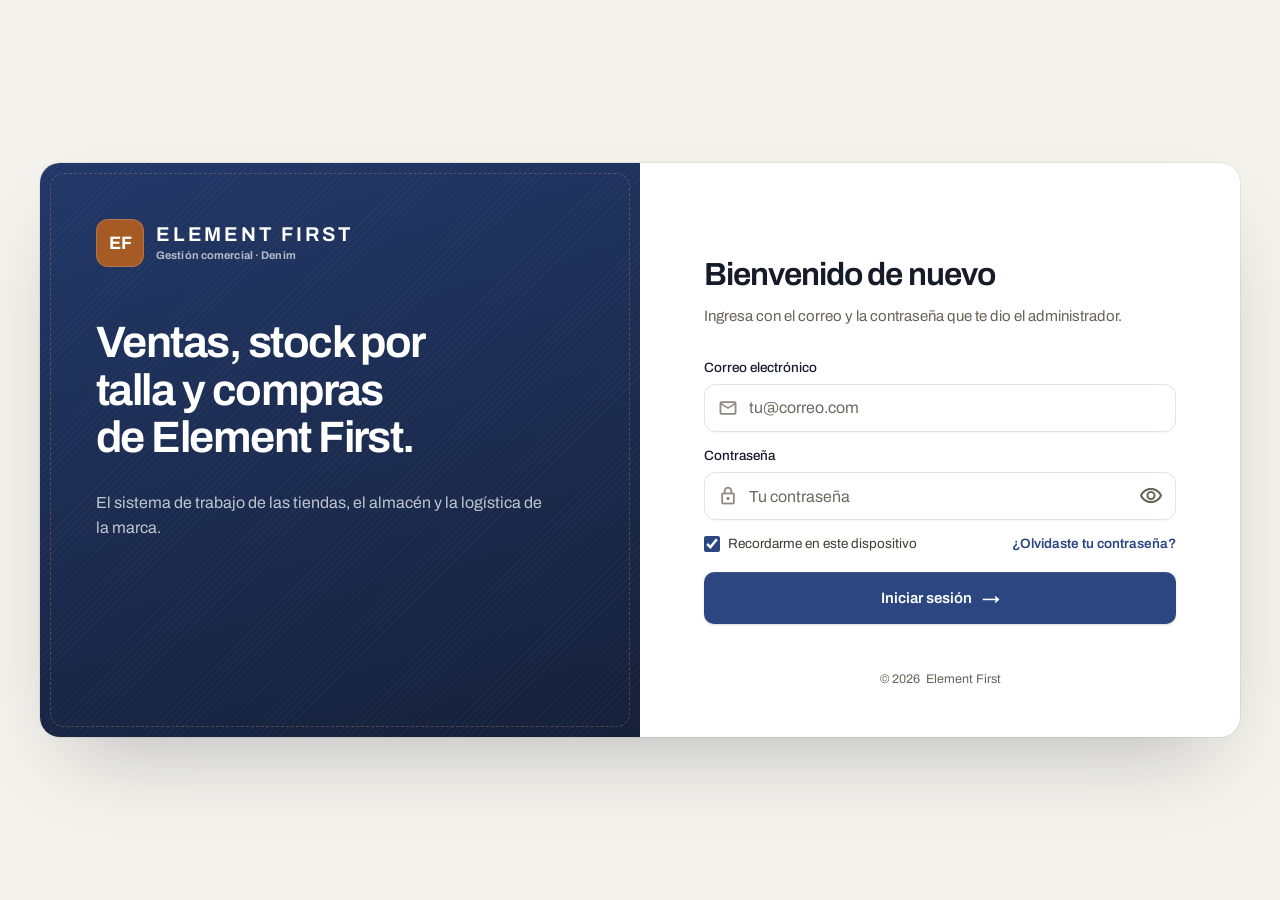
==== commit b0793f00: "Configuración: el super admin edita datos, logo, alertas de stock y tallas - Tabla nueva `empresa` (" ====
--- a/index.html
+++ b/index.html
@@ -3,9 +3,9 @@
 :root{--ef-ink:var(--c-ink);--ef-muted:var(--c-muted);--ef-line:var(--c-line);--ef-bg:var(--c-paper);--ef-blue:var(--c-indigo-raw-2);--ef-blue-2:var(--c-indigo-hover);--ef-blue-3:var(--c-indigo-bright);--ef-copper:var(--c-copper);--ef-copper-2:var(--c-copper);--ef-green:var(--c-ok-bright);--ef-shadow:0 10px 30px rgba(23,27,41,.06);--ef-shadow-lg:0 18px 50px rgba(23,27,41,.10)}#app-shell>.flex-1{background:var(--ef-bg)}.nav-section{padding:0 12px!important;text-transform:uppercase!important}@media(hover: hover) and (pointer: fine){.nav-link:hover{background:rgba(255,255,255,.08)!important;color:var(--c-surface)!important;transform:translateX(1px)}}#sidebar-nav .bg-copper{background:var(--c-copper)!important}#app-shell header>div{padding-left:30px!important;padding-right:30px!important}#app-shell header button.bg-surface-dim{width:340px!important}@media(hover: hover) and (pointer: fine){#app-shell header button.bg-surface-dim:hover{background:var(--c-indigo-soft)!important}}#app-shell main>section.page{max-width:1440px;margin:0 auto}#page-dashboard>.flex:first-child{margin-bottom:2px}#page-dashboard>.flex:first-child p:first-child{font-size:var(--fs-20)!important;letter-spacing:-.025em}#page-dashboard>.flex:first-child p:last-child{color:var(--c-icon)!important;margin-top:3px}#period-select{border-radius:var(--r-12)!important}#page-dashboard .flex.items-center.justify-between.bg-white.border.border-line{border-radius:var(--r-14)!important;padding:12px 16px!important;box-shadow:0 4px 16px rgba(23,27,41,.04)!important}#page-dashboard .flex.items-center.justify-between.bg-white.border.border-line button{height:34px;padding:0 12px;border-radius:var(--r-10);background:var(--c-indigo-soft);text-decoration:none!important}.kpi-card .text-xl{font-size:var(--fs-24)!important;letter-spacing:-.035em}.kpi-card p:first-child{font-size:var(--fs-11)!important;letter-spacing:.08em!important}.bg-white.border.border-line.rounded-lg,.bg-white.border.border-line.rounded-xl{border-radius:var(--r-16)!important;box-shadow:0 5px 18px rgba(23,27,41,.035)!important}@media(hover: hover) and (pointer: fine){table tbody tr:hover{background:var(--c-surface-subtle)!important}}#page-dashboard .premium-card.p-5:not(.gradient-brand){border:1px solid var(--ef-line)!important;background:var(--c-surface)!important}.bnav-link{transition:color .15s ease-out,background-color .15s ease-out}.bnav-link.text-primary{background:var(--c-indigo-soft)!important;border-radius:var(--r-12)}input,select{outline:0}input:focus,select:focus{border-color:var(--c-indigo-light)!important;box-shadow:0 0 0 4px rgba(66,100,187,.08)!important}#view-login>.hidden.lg\:flex{background:var(--c-indigo-raw-2)!important}#view-login>.hidden.lg\:flex .absolute.inset-0.bg-gradient-to-t{background:linear-gradient(135deg,rgba(23,27,41,.9),rgba(29,42,76,.62),rgba(166,90,36,.16))!important}#view-login>.flex-1{background:var(--c-surface)!important}#view-login form input{border-bottom:1px solid var(--c-line)!important}#view-login form button[type=submit]{border-radius:var(--r-12)!important;background:linear-gradient(135deg,var(--c-indigo-raw-2),var(--c-indigo-hover))!important}@media(max-width:1023px){#sidebar-nav{display:none!important}#app-shell header>div{padding-left:16px!important;padding-right:16px!important}}@media(max-width:640px){#page-dashboard .grid.grid-cols-2.lg\:grid-cols-6{grid-template-columns:1fr 1fr!important}}
 :root{--ef-bg:var(--c-surface-subtle);--ef-surface:var(--c-surface);--ef-ink:var(--c-ink);--ef-muted:var(--c-muted);--ef-soft:var(--c-icon);--ef-line:var(--c-line);--ef-navy:var(--c-ink);--ef-blue:var(--c-indigo);--ef-indigo:var(--c-indigo-bright);--ef-cyan:var(--c-teal);--ef-violet:var(--c-plum);--ef-coral:var(--c-copper);--ef-green:var(--c-ok-bright);--ef-yellow:var(--c-warn-bright);--ef-red:var(--c-bad-bright)}body,html{background:var(--ef-bg)!important;color:var(--ef-ink)!important}*,body{font-family:Archivo,ui-sans-serif,system-ui,sans-serif!important}.material-symbols-outlined{font-family:'Material Symbols Outlined'!important}#app-shell{background:linear-gradient(180deg,var(--c-surface-subtle) 0,var(--c-surface-subtle) 100%)!important}#app-shell>.flex-1{background:0 0!important}#app-shell main{max-width:1540px!important}#sidebar-nav{width:256px!important;padding:18px 12px 14px!important;background:radial-gradient(circle at 20% 5%,rgba(43,70,128,.28),transparent 28%),radial-gradient(circle at 90% 85%,rgba(107,79,142,.18),transparent 30%),linear-gradient(180deg,var(--c-ink) 0,var(--c-ink) 55%,var(--c-ink) 100%)!important}#sidebar-nav>div:first-child{padding:7px 10px!important;margin-bottom:26px!important}.nav-section{margin:18px 10px 7px!important}.nav-link{min-height:43px!important;padding:0 12px!important}@media(hover: hover) and (pointer: fine){.nav-link:hover{color:var(--c-surface)!important;background:rgba(255,255,255,.065)!important;transform:translateX(2px)}}.nav-link .material-symbols-outlined{color:inherit!important;opacity:.9}#sidebar-alert-count{box-shadow:0 5px 15px rgba(201,73,62,.22)}#app-shell header{border-color:rgba(231,227,218,.85)!important;backdrop-filter:blur(18px)!important}#app-shell header button[onclick="openCommandPalette()"]{border:1px solid var(--c-line)!important;height:44px!important;border-radius:var(--r-14)!important;box-shadow:inset 0 1px 0 rgba(255,255,255,.8)!important}@media(hover: hover) and (pointer: fine){#app-shell header button[onclick="openCommandPalette()"]:hover{background:var(--c-indigo-soft)!important}}#app-shell header .bg-primary-tint{background:var(--c-indigo-soft)!important;color:var(--c-indigo)!important}#app-shell header .bg-primary-tint .bg-primary{background:var(--c-indigo)!important}.bg-white.border.border-line.rounded-lg,.bg-white.border.border-line.rounded-xl,.premium-card{border-radius:var(--r-18)!important;border:1px solid rgba(231,227,218,.92)!important;box-shadow:0 8px 28px rgba(23,27,41,.045)!important}@media(hover: hover) and (pointer: fine){.premium-card:hover{box-shadow:0 14px 36px rgba(23,27,41,.075)!important}}.bg-white{background:var(--c-surface)!important}table thead{background:var(--c-surface-subtle)!important}@media(hover: hover) and (pointer: fine){table tbody tr:hover{background:var(--c-indigo-soft)!important}}.kpi-card{background:rgba(255,255,255,.96)!important;border-radius:var(--r-16)!important;padding:18px!important}.kpi-card:after{content:"";position:absolute;right:-20px;bottom:-26px;width:80px;height:80px;border-radius:50%;background:linear-gradient(135deg,rgba(43,70,128,.08),rgba(67,144,155,.02))}.kpi-card .text-xl{font-size:var(--fs-24)!important;letter-spacing:-.045em!important}.kpi-card p:first-child{color:var(--c-muted)!important;font-size:var(--fs-11)!important;letter-spacing:.1em!important}#page-dashboard .flex.items-center.justify-between.bg-white.border.border-line{border-radius:var(--r-14)!important;padding:13px 16px!important;box-shadow:0 5px 18px rgba(23,27,41,.035)!important}#page-dashboard .bg-ok,#page-dashboard .flex.items-center.justify-between.bg-white.border.border-line .bg-ok{background:var(--c-ok-bright)!important}#page-dashboard .flex.items-center.justify-between.bg-white.border.border-line button{color:var(--c-indigo)!important;background:var(--c-indigo-soft)!important;border-radius:var(--r-10)!important;padding:9px 12px!important}select{background:var(--c-surface)!important}@media(hover: hover) and (pointer: fine){select:hover{border-color:var(--c-indigo-mist)!important}}input:focus,select:focus{border-color:var(--c-indigo-light)!important;box-shadow:0 0 0 4px rgba(43,70,128,.1)!important}.text-primary{color:var(--c-indigo)!important}.bg-primary{background:var(--c-indigo)!important}.text-copper{color:var(--c-copper)!important}.bg-copper{background:var(--c-copper)!important}.text-ok{color:var(--c-ok)!important}.bg-ok{background:var(--c-ok-bright)!important}.page h2,.page h3{letter-spacing:-.035em!important}@media(max-width:640px){#page-dashboard .grid.grid-cols-2.lg\:grid-cols-6{grid-template-columns:1fr 1fr!important}.kpi-card .text-xl{font-size:var(--fs-20)!important}}@media(prefers-reduced-motion:no-preference){.kpi-card,.nav-link,.premium-card{transition:transform .2s ease,box-shadow .2s ease,background .2s ease,border-color .2s ease!important}}
 body,html{width:100%;max-width:100%;overflow-x:hidden}button,input,select{max-width:100%}img{max-width:100%}.page>.bg-white:has(> div > table),.page>.bg-white:has(> table){overflow-x:auto}.page table{min-width:680px}@media (min-width:1024px){#app-shell>.flex-1{width:calc(100% - 16rem);min-width:0}#products-grid{grid-template-columns:repeat(3,minmax(0,1fr))!important}.kpi-card,.premium-card{min-width:0}}@media (min-width:1280px){#products-grid{grid-template-columns:repeat(4,minmax(0,1fr))!important}}@media (min-width:768px) and (max-width:1023px){#app-shell>.flex-1{margin-left:0!important;width:100%!important}#products-grid{grid-template-columns:repeat(2,minmax(0,1fr))!important}.bnav-link{min-height:54px!important}.bnav-link .material-symbols-outlined{font-size:var(--fs-24)!important}#page-title{font-size:var(--fs-20)!important}}@media (max-width:767px){.page h2{font-size:var(--fs-18)!important}.page h3{font-size:var(--fs-15)!important}.page>.flex.items-center.justify-between,.page>.flex.items-center.justify-between.flex-wrap{align-items:flex-start!important;gap:10px!important}.page>.flex.items-center.justify-between.flex-wrap>.flex,.page>.flex.items-center.justify-between>.flex{width:100%!important}#inventory-search,#products-search{font-size:var(--fs-16)!important;min-height:42px}#period-select,#products-sort,#report-period{font-size:var(--fs-13)!important}#page-inventory .flex.items-center.gap-2.flex-wrap,#page-products .flex.items-center.gap-2.flex-wrap{display:grid!important;grid-template-columns:1fr!important;width:100%!important}#page-inventory .flex.items-center.gap-2.flex-wrap>*,#page-products .flex.items-center.gap-2.flex-wrap>*{width:100%!important}#inventory-summary,#products-summary,#reports-kpis{grid-template-columns:repeat(2,minmax(0,1fr))!important;gap:8px!important}#inventory-summary>div,#products-summary>div,#reports-kpis>div{padding:12px!important;min-width:0!important}#inventory-summary .text-2xl,#products-summary .text-2xl,#reports-kpis .text-2xl{font-size:var(--fs-20)!important;line-height:1.15}#products-grid{grid-template-columns:repeat(2,minmax(0,1fr))!important;gap:8px!important}#products-grid>button{min-width:0!important;border-radius:var(--r-12)!important}#products-grid>button .aspect-\[3\/4\]{aspect-ratio:3/4}#products-grid>button .p-3{padding:10px!important}#products-grid>button .grid.grid-cols-3{gap:5px!important}#products-grid>button .grid.grid-cols-3 .text-sm{font-size:var(--fs-12)!important}.kpi-card .metric-number,.kpi-card .text-xl{font-size:var(--fs-20)!important}#page-dashboard .grid.grid-cols-2.lg\:grid-cols-6{grid-template-columns:repeat(2,minmax(0,1fr))!important;gap:8px!important}.h-72{height:240px!important}canvas{max-width:100%!important}.page table{min-width:650px;font-size:var(--fs-12)!important}.page table td,.page table th{padding:9px!important}.page>.bg-white.overflow-hidden{overflow-x:auto!important}.sheet-enter{max-height:92dvh!important;overflow-y:auto!important}}@media (max-width:380px){#products-grid{grid-template-columns:1fr!important}#inventory-summary,#products-summary,#reports-kpis{grid-template-columns:1fr 1fr!important}#page-title{max-width:35vw}#products-grid>button .aspect-\[3\/4\]{aspect-ratio:4/5}}@media (hover:none){@media(hover: hover) and (pointer: fine){.group:hover img{transform:none!important}}@media(hover: hover) and (pointer: fine){.hover\:shadow-card:hover{box-shadow:none!important}}}
-html{height:100%;background:var(--c-paper);overscroll-behavior:none}body{min-height:100%;margin:0;background:var(--c-paper);overscroll-behavior:none;-webkit-tap-highlight-color:transparent}a,button,input,select{touch-action:manipulation}#app-shell{min-height:100dvh!important;height:100dvh;overflow:visible}#sidebar-nav{position:fixed!important;left:0!important;top:0!important;bottom:0!important;height:100dvh!important}#app-shell>.flex-1{height:100dvh!important;min-height:0!important;overflow:hidden!important}#app-shell header{flex:0 0 68px!important;height:68px!important}#app-shell header>div{height:68px!important}#app-shell main{overflow:auto!important;min-height:0!important;-webkit-overflow-scrolling:touch;overscroll-behavior:contain}#app-shell main::-webkit-scrollbar{width:8px}#app-shell main::-webkit-scrollbar-thumb{background:var(--c-line-strong);border-radius:var(--r-999)}@media (min-width:1024px){#sidebar-nav{width:244px!important}#app-shell>.flex-1{margin-left:244px!important}#app-shell main{padding:22px 26px 34px!important}#app-shell main>section.page{max-width:1480px!important}.kpi-card,.premium-card{border-radius:var(--r-16)!important}}@media (min-width:768px) and (max-width:1023px){#app-shell main{padding:18px 18px 92px!important}}@media (max-width:767px){body{background:var(--c-paper)}#app-shell{height:100dvh!important}.premium-card{border-radius:var(--r-14)!important}.kpi-card{border-radius:var(--r-14)!important}nav.lg\:hidden.fixed.bottom-0{backdrop-filter:blur(18px);-webkit-backdrop-filter:blur(18px)}.bnav-link{border-radius:var(--r-12)!important;gap:1px!important}.bnav-link .material-symbols-outlined{font-size:var(--fs-22)!important}.grid{min-width:0}}@media (display-mode:standalone){body{background:var(--c-paper)}#app-shell header{padding-top:env(safe-area-inset-top);height:calc(58px + env(safe-area-inset-top))!important}#app-shell header>div{height:58px!important}}#app-shell,#app-shell *{max-width:100%}#app-shell img{max-width:100%}@media (max-width:767px){body,html{width:100%;min-width:0;overflow-x:hidden}#app-shell{width:100%!important;max-width:100%!important;overflow:hidden!important}#app-shell>.flex-1{width:100%!important;max-width:100%!important;margin-left:0!important;min-width:0!important}#app-shell header{height:58px!important;flex-basis:58px!important;min-width:0!important}#app-shell header>div{height:58px!important;padding:0 8px!important;gap:4px!important;min-width:0!important}#app-shell header>div>div:first-child{min-width:0!important;flex:1 1 auto!important}#page-title{font-size:var(--fs-16)!important;max-width:38vw!important;white-space:nowrap!important;overflow:hidden!important;text-overflow:ellipsis!important}#app-shell header .hidden.md\:flex{display:none!important}#app-shell header .flex.items-center.gap-1\.5{flex:0 0 auto!important;gap:0!important}#app-shell header .flex.items-center.gap-1\.5>img{display:none!important}#app-shell header .flex.items-center.gap-1\.5 button{width:38px!important;height:38px!important;padding:7px!important}#app-shell main{width:100%!important;max-width:100%!important;min-width:0!important;margin:0!important;padding:12px 10px calc(82px + env(safe-area-inset-bottom))!important;overflow-x:hidden!important}#app-shell main>section.page{width:100%!important;max-width:none!important;min-width:0!important}#page-dashboard>.flex:first-child{align-items:flex-start!important}#period-select{max-width:48vw!important}#page-dashboard .grid.grid-cols-2.lg\:grid-cols-6{grid-template-columns:repeat(2,minmax(0,1fr))!important}.page .overflow-x-auto{max-width:100%!important}nav.lg\:hidden.fixed.bottom-0{display:block!important;position:fixed!important;left:0!important;right:0!important;bottom:0!important;width:100%!important;height:64px!important;z-index:80!important;padding:5px 7px max(5px,env(safe-area-inset-bottom))!important;border-radius:0!important}nav.lg\:hidden.fixed.bottom-0>div{display:grid!important;grid-template-columns:repeat(5,minmax(0,1fr))!important;width:100%!important;height:100%!important;padding:0!important;gap:3px!important}.bnav-link{display:flex!important;min-width:0!important;min-height:50px!important;flex:1 1 0!important;align-items:center!important;justify-content:center!important;overflow:hidden!important}.bnav-link span:last-child{line-height:1!important;white-space:nowrap!important}#sheet-more{z-index:100!important;left:0!important;right:0!important;bottom:0!important;width:100%!important;max-height:80dvh!important;overflow-y:auto!important;-webkit-overflow-scrolling:touch!important;padding-bottom:calc(18px + env(safe-area-inset-bottom))!important}#sheet-more .grid{grid-template-columns:repeat(2,minmax(0,1fr))!important;gap:8px!important}#sheet-more .grid>button{min-height:70px!important;border:1px solid var(--ef-line)!important;background:var(--c-surface)!important}#scrim{z-index:90!important}#sheet-product,#sheet-sale,#sheet-oc,#sheet-usuario,#sheet-filter,#sheet-search{z-index:100!important}#sheet-product,#sheet-sale,#sheet-oc,#sheet-usuario,#sheet-search{max-height:none!important}}#ef-mobile-menu{display:none}@media (max-width:767px){#ef-mobile-menu{display:flex!important;align-items:center!important;justify-content:center!important;border-radius:var(--r-12)!important;flex:0 0 38px!important}}
-:root{--ux-bg:var(--c-paper);--ux-surface:var(--c-surface);--ux-subtle:var(--c-surface-subtle);--ux-ink:var(--c-ink);--ux-ink-2:var(--c-ink-2);--ux-muted:var(--c-muted);--ux-faint:var(--c-icon);--ux-line:var(--c-line);--ux-line-2:var(--c-line-strong);--ux-primary:var(--c-indigo);--ux-primary-600:var(--c-indigo-ink);--ux-primary-soft:var(--c-indigo-soft);--ux-primary-ink:var(--c-indigo-ink);--ux-ok:var(--c-ok);--ux-ok-soft:var(--c-ok-soft);--ux-warn:var(--c-warn);--ux-warn-soft:var(--c-surface-subtle);--ux-bad:var(--c-bad);--ux-bad-soft:var(--c-bad-soft);--ux-brand:linear-gradient(135deg,var(--c-copper),var(--c-copper));--ux-avatar:linear-gradient(135deg,var(--c-indigo-bright),var(--c-indigo));--ux-r-sm:10px;--ux-r:12px;--ux-r-lg:16px;--ux-r-xl:20px;--ux-sh-xs:0 1px 2px rgba(23,27,41,.05);--ux-sh-sm:0 1px 2px rgba(23,27,41,.04),0 2px 6px rgba(23,27,41,.04);--ux-sh-md:0 2px 4px rgba(23,27,41,.04),0 10px 24px rgba(23,27,41,.07);--ux-sh-lg:0 12px 24px rgba(23,27,41,.08),0 24px 56px rgba(23,27,41,.12);--ux-ring:0 0 0 3px rgba(43,70,128,.2);--ux-ease:cubic-bezier(.2,.8,.2,1)}html body,html body *:not(.material-symbols-outlined){font-family:Archivo,ui-sans-serif,system-ui,-apple-system,Segoe UI,Roboto,sans-serif!important}html body{letter-spacing:-.006em;-webkit-font-smoothing:antialiased;-moz-osx-font-smoothing:grayscale;text-rendering:optimizeLegibility}html body h1:not(.material-symbols-outlined),html body h2:not(.material-symbols-outlined),html body h3:not(.material-symbols-outlined),html body #page-title:not(.material-symbols-outlined),html body .kpi-card .text-xl:not(.material-symbols-outlined),html body #sidebar-nav .font-black:not(.material-symbols-outlined){font-family:Archivo,ui-sans-serif,system-ui,sans-serif!important}html body .tabular,html body td,html body .kpi-card .text-xl,html body [id$=-total-preview],html body [id^=sales-stat-]{font-variant-numeric:tabular-nums}::selection{background:rgba(43,70,128,0.161)}html body button.uppercase:not(.material-symbols-outlined),html body a.uppercase:not(.material-symbols-outlined){text-transform:none!important;letter-spacing:-.005em!important;font-weight:600!important}html body button.uppercase.text-xs,html body button.uppercase.text-\[11px\]{font-size:var(--fs-13)!important}html body #app-shell main label.uppercase,html body #app-shell main p.uppercase:not(.font-black):not(.font-extrabold),html body #app-shell main span.uppercase:not(.rounded-full):not(.font-black):not(.font-extrabold),html body [id^=sheet-] label.uppercase,html body [id^=sheet-] p.uppercase,html body #modal-clave label.uppercase{font-size:var(--fs-11)!important;letter-spacing:.05em!important;font-weight:600!important}html body .bg-white label.uppercase,html body [id^=sheet-] label.uppercase,html body #modal-clave label.uppercase{color:var(--ux-muted)!important}html body #app-shell main>section.page>div:first-child h2.text-lg{font-size:var(--fs-20)!important;color:var(--ux-ink)!important}html body #app-shell main>section.page>div:first-child h2.text-lg+p{font-size:var(--fs-13_5)!important;color:var(--ux-muted)!important}html body #app-shell main::-webkit-scrollbar-thumb{background:var(--c-line-strong)}html body #app-shell header{box-shadow:none!important}html body #page-title{font-weight:700!important;letter-spacing:-.03em!important;color:var(--ux-ink)!important}html body #app-shell header .lg\:hidden .bg-primary{border-radius:var(--r-10)!important}html body [data-perfil-iniciales]{font-weight:700!important}html body #ef-mobile-menu{background:var(--ux-subtle)!important;color:var(--ux-ink-2)!important;border:1px solid var(--ux-line)!important}html body #sidebar-nav .nav-link{font-weight:500!important;font-size:var(--fs-14)!important}@media(hover: hover) and (pointer: fine){html body #sidebar-nav .nav-link:hover{transform:none!important}}html body .bg-white.border.border-line.rounded-lg,html body .bg-white.border.border-line.rounded-xl,html body .premium-card:not(.gradient-brand){border-radius:var(--ux-r-lg)!important;border:1px solid var(--ux-line)!important;box-shadow:var(--ux-sh-sm)!important}@media(hover: hover) and (pointer: fine){html body .premium-card:not(.gradient-brand):hover{box-shadow:var(--ux-sh-md)!important}}html body .kpi-card{border:1px solid var(--ux-line)!important;min-height:0!important}html body .kpi-card:after{display:none!important}html body .kpi-card .text-xl{font-size:var(--fs-24)!important;font-weight:700!important;letter-spacing:-.03em!important;color:var(--ux-ink)}html body #page-sales>.grid.grid-cols-3>div{text-align:left!important;padding:14px 16px!important}html body #page-sales>.grid.grid-cols-3>div p:last-child{font-size:var(--fs-22)!important;font-family:Archivo,ui-sans-serif,system-ui,sans-serif!important;letter-spacing:-.02em}html body #page-dashboard .flex.items-center.justify-between.bg-white.border.border-line{box-shadow:var(--ux-sh-xs)!important;border-radius:var(--ux-r-lg)!important}html body button{transition:background-color .15s var(--ux-ease),border-color .15s var(--ux-ease),box-shadow .15s var(--ux-ease),transform .1s var(--ux-ease),color .15s var(--ux-ease)}html body button:active:not(:disabled){transform:scale(.98)}html body button.bg-primary,html body a.bg-primary{background:var(--ux-primary)!important;color:var(--c-surface)!important;box-shadow:0 1px 2px rgba(23,27,41,0.078),0 4px 12px rgba(43,70,128,0.239)!important}@media(hover: hover) and (pointer: fine){html body button.bg-primary:hover:not(:disabled){background:var(--ux-primary-600)!important;box-shadow:0 2px 4px rgba(23,27,41,0.078),0 8px 18px rgba(43,70,128,0.278)!important}}@media(hover: hover) and (pointer: fine){html body button.border.border-line.bg-white:hover:not(:disabled),html body button.border.border-line:not([class*=bg-]):hover:not(:disabled){background:var(--ux-subtle)!important;border-color:var(--ux-line-2)!important}}html body button.rounded-full.px-4{min-height:38px}@media(hover: hover) and (pointer: fine){html body button.text-bad.border:hover:not(:disabled){background:var(--ux-bad-soft)!important}}html body :focus-visible{outline:2px solid var(--ux-primary)!important;outline-offset:2px!important}html body button:focus:not(:focus-visible){outline:none}html body input:not([type=checkbox]):not([type=radio]):not([type=range]):not([type=file]):not(#view-login input):not(.bg-transparent):not(.border-b-2):not(#command-input),html body select:not(#view-login select),html body textarea{border:1px solid var(--ux-line-2)!important;border-radius:var(--ux-r)!important;background-color:var(--c-surface)!important;color:var(--ux-ink)!important;min-height:42px;box-shadow:var(--ux-sh-xs)!important;transition:border-color .15s var(--ux-ease),box-shadow .15s var(--ux-ease)}@media(hover: hover) and (pointer: fine){html body input:not([type=checkbox]):not([type=radio]):not(#view-login input):not(.bg-transparent):not(.border-b-2):not(#command-input):hover,html body select:not(#view-login select):hover,html body textarea:hover{border-color:var(--c-line-strong)!important}}html body input:not([type=checkbox]):not([type=radio]):not(#view-login input):not(.bg-transparent):not(.border-b-2):not(#command-input):focus,html body select:not(#view-login select):focus,html body textarea:focus{border-color:var(--ux-primary)!important;box-shadow:var(--ux-ring)!important;outline:none!important}html body input::placeholder,html body textarea::placeholder{color:var(--ux-faint)!important}html body input:disabled,html body select:disabled{background:var(--ux-subtle)!important;color:var(--ux-muted)!important}html body input[type=checkbox],html body input[type=radio]{accent-color:var(--ux-primary);width:16px;height:16px}html body #vp-items-list>div>.flex.gap-2.items-center,html body #oc-items-list>.flex.gap-2.items-center{display:grid!important;grid-template-columns:minmax(0,.9fr) minmax(0,.9fr) minmax(0,1.2fr) 40px;gap:8px!important;align-items:center}html body #vp-items-list>div>.flex.gap-2.items-center>select:first-child,html body #oc-items-list>.flex.gap-2.items-center>select:first-child{grid-column:1/-1}html body #vp-items-list>div>.flex.gap-2.items-center>*,html body #oc-items-list>.flex.gap-2.items-center>*{width:100%!important;min-width:0!important}html body #vp-items-list>div>.flex.gap-2.items-center>button,html body #oc-items-list>.flex.gap-2.items-center>button{height:42px;border-radius:var(--ux-r);display:flex;align-items:center;justify-content:center}@media(hover: hover) and (pointer: fine){html body #vp-items-list>div>.flex.gap-2.items-center>button:hover,html body #oc-items-list>.flex.gap-2.items-center>button:hover{background:var(--ux-bad-soft)}}html body #vp-items-list>div,html body #oc-items-list>div{margin-bottom:10px!important;border-radius:var(--ux-r-lg);background:var(--ux-subtle)}html body table th{padding-top:11px!important;padding-bottom:11px!important;border-bottom:1px solid var(--ux-line)}html body table tbody tr{transition:background-color .12s}@media(hover: hover) and (pointer: fine){html body table tbody tr:hover{background:var(--c-surface-subtle)!important}}html body table td{color:var(--ux-ink-2)}html body #sales-cards-mobile:empty:before{content:"A\fan no hay ventas con estos filtros. Toca \abNuevo pedido\bb  para registrar la primera.";display:block;padding:28px 20px;text-align:center;color:var(--ux-muted);font-size:var(--fs-14);line-height:1.5;background:var(--c-surface);border:1px dashed var(--ux-line-2);border-radius:var(--ux-r-lg)}html body [id^=sheet-]:not(#sheet-more):not(#sheet-filter):not(#sheet-search){box-shadow:var(--ux-sh-lg)!important}html body [id^=sheet-]>.p-5>.flex.items-center.justify-between:first-child{position:sticky;top:0;z-index:6;background:rgba(255,255,255,0.941);-webkit-backdrop-filter:blur(10px);backdrop-filter:blur(10px);margin:-20px -20px 18px!important;padding:16px 20px!important;border-bottom:1px solid var(--ux-line)}html body [id^=sheet-] h3.text-primary{color:var(--ux-ink)!important;font-weight:700!important;letter-spacing:-.02em}html body [id^=sheet-]>.p-5>.flex.items-center.justify-between:first-child button{width:36px;height:36px;border-radius:var(--r-10);display:flex;align-items:center;justify-content:center}@media(hover: hover) and (pointer: fine){html body [id^=sheet-]>.p-5>.flex.items-center.justify-between:first-child button:hover{background:var(--ux-subtle)}}html body [id^=sheet-] button[onclick="guardarPedido()"],html body [id^=sheet-] button[onclick="guardarOrdenCompra()"],html body #up-guardar{position:sticky;bottom:14px;z-index:5;min-height:48px;font-size:var(--fs-15)!important}html body #sheet-more,html body #sheet-filter{border-radius:var(--r-20) var(--r-20) 0 0!important;box-shadow:0 -12px 40px rgba(23,27,41,0.18)!important}html body #sheet-more .grid>button{border-radius:var(--ux-r-lg)!important;border-color:var(--ux-line)!important;transition:background-color .15s,border-color .15s}@media(hover: hover) and (pointer: fine){html body #sheet-more .grid>button:hover{background:var(--ux-subtle)!important;border-color:var(--ux-line-2)!important}}html body #sheet-more .grid>button .material-symbols-outlined{color:var(--ux-primary)}html body #sheet-more h3{color:var(--ux-ink)!important}html body #scrim{-webkit-backdrop-filter:blur(2px)}html body #modal-clave>div,html body #command-palette>div:last-child{border-radius:var(--ux-r-xl)!important;box-shadow:var(--ux-sh-lg)!important}html body #toast{background:var(--c-ink)!important;color:var(--c-surface)!important;border-radius:var(--r-14)!important;box-shadow:var(--ux-sh-lg)!important;font-size:var(--fs-14)!important;font-weight:500!important;padding:12px 18px!important;max-width:calc(100vw - 32px);text-align:center;line-height:1.4}html body #view-login button[type=submit]{background:var(--ux-primary)!important;min-height:50px;font-size:var(--fs-15)!important;font-weight:600!important;letter-spacing:0!important;text-transform:none!important}@media(hover: hover) and (pointer: fine){html body #view-login button[type=submit]:hover{background:var(--ux-primary-600)!important}}html body #view-login input:not([type=checkbox]):focus{border-color:var(--ux-primary)!important;box-shadow:none!important}@media(max-width:767px){html body input:not([type=checkbox]):not([type=radio]):not([type=range]),html body select,html body textarea{font-size:var(--fs-16)!important}html body input:not([type=checkbox]):not([type=radio]):not([type=range]):not(.bg-transparent):not(.border-b-2):not(#command-input),html body select,html body textarea{min-height:44px}html body button.rounded-full.px-4{min-height:42px}html body #app-shell main>section.page>div:first-child h2.text-lg{font-size:var(--fs-20)!important}html body #page-dashboard .flex.items-center.justify-between.bg-white.border.border-line{padding:10px 12px!important;font-size:var(--fs-13)}html body #page-dashboard .flex.items-center.justify-between.bg-white.border.border-line button{padding:8px 10px!important;font-size:var(--fs-12)!important}html body .kpi-card{padding:14px!important}html body .kpi-card .text-xl{font-size:var(--fs-20)!important}html body .bnav-link span:last-child{font-weight:600!important}html body .bnav-link.text-primary{background:var(--ux-primary-soft)!important}html body #toast{bottom:calc(80px + env(safe-area-inset-bottom))!important}}@media(prefers-reduced-motion:reduce){html body *{transition:none!important;animation:none!important}}html body div:has(>input.bg-transparent):focus-within{border-color:var(--ux-primary)!important;box-shadow:var(--ux-ring)!important}@media(min-width:1024px){html body #page-title{font-size:var(--fs-14)!important;font-weight:600!important;color:var(--ux-ink-2)!important;letter-spacing:-.01em!important}html body #page-title:before{content:"Element First   /   ";white-space:pre;color:var(--ux-faint);font-weight:500}}@media(max-width:1023px){html body #app-shell main>section.page>div:first-child h2.text-lg{display:none!important}html body #app-shell main>section.page>div:first-child h2.text-lg+p{margin-top:0!important}}
-html body .ef-con-flecha:after{content:"\2192";font-size:var(--fs-18);margin-left:2px}:root{--ux-sh-sm:0 1px 2px 0 rgba(23,27,41,.04);--ux-sh-md:0 4px 12px -2px rgba(23,27,41,.08),0 2px 4px -1px rgba(23,27,41,.04);--ux-sh-lg:0 20px 25px -5px rgba(23,27,41,.12),0 8px 10px -6px rgba(23,27,41,.06);--ef-nav:linear-gradient(180deg,var(--c-ink) 0%,var(--c-ink) 100%)}html body .tabular,html body td,html body .kpi-card .text-xl{font-feature-settings:"tnum" on,"zero" on}html body #sidebar-nav .nav-link.bg-white\/15,html body #sidebar-nav .nav-link.bg-white\/10{border-radius:var(--r-10)!important}html body #sidebar-nav>div:first-child .w-8{background:linear-gradient(135deg,var(--c-copper),var(--c-copper))!important}@media(max-width:767px){html body #page-title{line-height:1.15!important}html body #page-title:before{content:"Element First";display:block;font-size:var(--fs-11);font-weight:600;color:var(--c-indigo);letter-spacing:0;font-family:Archivo,sans-serif}html body .bnav-link.text-primary{background:transparent!important}html body .bnav-link.text-primary .material-symbols-outlined{font-variation-settings:"FILL" 1,"wght" 500!important}}html body .kpi-card p.text-ok,html body .kpi-card span.text-ok,html body .kpi-card p.text-bad,html body .kpi-card span.text-bad{display:inline-flex;align-items:center;gap:2px;width:max-content;padding:2px 8px;border-radius:var(--r-999);font-weight:600!important}html body .kpi-card p.text-ok,html body .kpi-card span.text-ok{background:var(--c-ok-soft)}html body .kpi-card p.text-bad,html body .kpi-card span.text-bad{background:var(--c-bad-soft)}html body span.inline-flex.rounded-full.text-\[11px\]{text-transform:uppercase;letter-spacing:.05em;font-weight:700!important;padding:3px 9px!important}html body #scrim{background:rgba(23,27,41,0.451)!important;-webkit-backdrop-filter:blur(4px);backdrop-filter:blur(4px)}html body .ef-linea-top{display:flex;align-items:center;gap:10px}html body .ef-linea-img{width:44px;height:44px;flex:0 0 44px;border-radius:var(--r-12);object-fit:cover}html body .ef-linea-img-vacia{display:flex;align-items:center;justify-content:center;color:var(--c-icon);background:rgba(23,27,41,0.051)}html body select.ef-linea-producto{flex:1;min-width:0;font-weight:600;font-size:var(--fs-14)}html body .ef-linea-quitar{width:40px;height:40px;flex:0 0 40px;border-radius:var(--r-12);color:var(--c-bad);display:flex;align-items:center;justify-content:center}@media(hover: hover) and (pointer: fine){html body .ef-linea-quitar:hover{background:var(--c-bad-soft)}}html body .ef-linea-etq{font-size:var(--fs-11);font-weight:600;letter-spacing:.05em;text-transform:uppercase;color:var(--c-muted);margin:12px 0 6px}html body .ef-tallas{display:grid;grid-template-columns:repeat(5,minmax(0,1fr));gap:6px}html body .ef-talla{height:42px;border-radius:var(--r-12);border:1px solid var(--c-line);background:var(--c-surface);font-weight:600;font-size:var(--fs-15);color:var(--c-ink)}@media(hover: hover) and (pointer: fine){html body .ef-talla:hover{border-color:var(--c-indigo);color:var(--c-indigo)}}html body .ef-talla.activa{background:var(--c-indigo);border-color:var(--c-indigo);color:var(--c-surface);box-shadow:0 4px 10px rgba(43,70,128,0.278)}html body .ef-talla.sin-stock:not(.activa){background:var(--c-surface-subtle);color:var(--c-line-strong);text-decoration:line-through}html body .ef-linea-pie{display:flex;align-items:center;gap:8px;margin-top:12px;flex-wrap:wrap}html body .ef-stepper{display:flex;align-items:center;border:1px solid var(--c-line);border-radius:var(--r-12);overflow:hidden;background:var(--c-surface);height:42px}html body .ef-stepper button{width:40px;height:42px;font-size:var(--fs-20);font-weight:600;color:var(--c-indigo)}@media(hover: hover) and (pointer: fine){html body .ef-stepper button:hover{background:var(--c-indigo-soft)}}html body .ef-stepper input{width:46px!important;min-height:0!important;height:42px;border:0!important;border-radius:0!important;box-shadow:none!important;text-align:center;font-weight:700;padding:0!important;-moz-appearance:textfield}html body .ef-stepper input::-webkit-inner-spin-button,html body .ef-precio input::-webkit-inner-spin-button{-webkit-appearance:none;margin:0}html body .ef-precio{position:relative;flex:1;min-width:110px}html body .ef-precio span{position:absolute;left:12px;top:50%;transform:translateY(-50%);color:var(--c-muted);font-size:var(--fs-14);pointer-events:none}html body .ef-precio input{width:100%;padding-left:34px!important;text-align:right;padding-right:12px!important}html body .ef-linea-subtotal{margin-left:auto;font-family:Archivo,ui-sans-serif,system-ui,sans-serif!important;font-size:var(--fs-16);color:var(--c-ink);font-feature-settings:"tnum" on}html body .ef-linea-stock{display:flex;align-items:center;gap:6px;margin-top:10px;font-size:var(--fs-12_5);color:var(--c-muted)}html body .ef-linea-stock .material-symbols-outlined{font-size:var(--fs-16)}html body .ef-linea-stock.bueno{color:var(--c-ok)}html body .ef-linea-stock.malo{color:var(--c-bad);font-weight:600}@media(max-width:767px){html body .ef-linea-subtotal{width:100%;text-align:right;margin-left:0}}html body .ef-inv-card{display:block;width:100%;text-align:left;background:var(--c-surface);border:1px solid var(--c-line);border-radius:var(--r-16);padding:14px}html body .ef-inv-card:active{transform:scale(.99)}html body .ef-inv-head{display:flex;gap:12px;align-items:flex-start}html body .ef-inv-head img,html body .ef-inv-img-vacia{width:64px;height:64px;flex:0 0 64px;border-radius:var(--r-12);object-fit:cover;background:var(--c-indigo-soft)}html body .ef-inv-img-vacia{display:flex;align-items:center;justify-content:center;color:var(--c-icon)}html body .ef-inv-info{flex:1;min-width:0;display:flex;flex-direction:column;gap:2px}html body .ef-inv-sku{font-size:var(--fs-12);font-weight:600;color:var(--c-indigo)}html body .ef-inv-info b{font-family:Archivo,ui-sans-serif,system-ui,sans-serif!important;font-size:var(--fs-16);color:var(--c-ink);line-height:1.25}html body .ef-inv-meta{font-size:var(--fs-12_5);color:var(--c-muted)}html body .ef-inv-estado{display:flex;flex-direction:column;align-items:flex-end;gap:6px}html body .ef-pill{font-weight:700;letter-spacing:.05em;text-transform:uppercase;padding:3px 9px;border-radius:var(--r-999);white-space:nowrap}html body .ef-pill.ok{background:var(--c-ok-soft);color:var(--c-ok)}html body .ef-pill.warn{background:var(--c-surface-subtle);color:var(--c-warn)}html body .ef-pill.bad{background:var(--c-bad-soft);color:var(--c-bad)}html body .ef-inv-total{font-size:var(--fs-12_5);font-weight:700;white-space:nowrap}html body .ef-inv-total.ok{color:var(--c-ink)}html body .ef-inv-total.warn{color:var(--c-warn)}html body .ef-inv-total.bad{color:var(--c-bad)}html body .ef-inv-tallas{display:grid;grid-template-columns:repeat(5,minmax(0,1fr));gap:6px;margin-top:12px}html body .ef-inv-talla{border-radius:var(--r-10);padding:6px 2px;text-align:center;display:flex;flex-direction:column;line-height:1.15}html body .ef-inv-talla span{font-size:var(--fs-11);font-weight:700}html body .ef-inv-talla b{font-family:Archivo,ui-sans-serif,system-ui,sans-serif!important;font-size:var(--fs-18);font-feature-settings:"tnum" on}html body .ef-inv-talla small{text-transform:uppercase;letter-spacing:.04em;font-weight:600}html body .ef-inv-talla.ok{background:var(--c-ok-soft);color:var(--c-ok)}html body .ef-inv-talla.warn{background:var(--c-surface-subtle);color:var(--c-warn)}html body .ef-inv-talla.bad{background:var(--c-bad-soft);color:var(--c-bad)}html body .ef-vacio{padding:28px 20px;text-align:center;color:var(--c-muted);background:var(--c-surface);border:1px dashed var(--c-line-strong);border-radius:var(--r-16);font-size:var(--fs-14)}html body #view-login{background:var(--c-paper)!important}html body .ef-login{min-height:100dvh;width:100%;display:flex;align-items:center;justify-content:center;padding:32px 16px}html body .ef-login-card{width:100%;max-width:1200px;display:grid;grid-template-columns:1fr 1fr;background:var(--c-surface);overflow:hidden}html body .ef-login-marca{position:relative;color:var(--c-surface);padding:56px;display:flex;flex-direction:column;gap:28px;overflow:hidden}html body .ef-login-marca:before{content:"";position:absolute;background-size:18px 18px;pointer-events:none}html body .ef-logo{display:flex;align-items:center;gap:12px;position:relative}html body .ef-logo-mark{width:48px;height:48px;background:linear-gradient(135deg,var(--c-copper),var(--c-copper));display:flex;align-items:center;justify-content:center;font-family:Archivo,ui-sans-serif,system-ui,sans-serif!important;font-size:var(--fs-18);color:var(--c-surface)}html body .ef-logo b{display:block;font-family:Archivo,ui-sans-serif,system-ui,sans-serif!important;font-size:var(--fs-20);line-height:1.1}html body .ef-logo small{display:block;font-size:var(--fs-11);font-weight:700;letter-spacing:.08em;text-transform:uppercase;opacity:.65;margin-top:2px}html body .ef-login-marca h1{position:relative;font-family:Archivo,ui-sans-serif,system-ui,sans-serif!important;font-size:var(--fs-44);line-height:1.08;margin-top:24px}html body .ef-login-marca p{position:relative;color:rgba(255,255,255,0.722);font-size:var(--fs-16);line-height:1.6;max-width:460px}html body .ef-login-features{position:relative;display:flex;flex-direction:column;gap:10px}html body .ef-login-features div{display:flex;align-items:center;gap:12px;border:1px solid rgba(255,255,255,.08);padding:12px 14px;font-size:var(--fs-15);font-weight:500}html body .ef-login-features .material-symbols-outlined{width:34px;height:34px;border-radius:var(--r-10);display:flex;align-items:center;justify-content:center;font-size:var(--fs-20)}html body .ef-login-form{padding:48px 64px;display:flex;flex-direction:column;justify-content:center;gap:6px}html body .ef-login-top{display:flex;justify-content:space-between;align-items:center;font-size:var(--fs-13);color:var(--c-ink-2);margin-bottom:auto}html body .ef-login-top span{display:inline-flex;align-items:center;gap:6px}html body .ef-login-top .material-symbols-outlined{font-size:var(--fs-18);color:var(--c-indigo)}html body .ef-login-form h2{font-family:Archivo,ui-sans-serif,system-ui,sans-serif!important;font-size:var(--fs-32);color:var(--c-ink);margin-top:40px}html body .ef-login-sub{color:var(--c-muted);font-size:var(--fs-15);margin-bottom:24px}html body .ef-campo{display:flex;flex-direction:column;gap:6px;margin-bottom:14px}html body .ef-campo>span{font-size:var(--fs-13_5);font-weight:500;color:var(--c-ink)}html body .ef-campo-input{position:relative}html body .ef-campo-input>.material-symbols-outlined{position:absolute;left:14px;top:50%;transform:translateY(-50%);color:var(--c-icon);font-size:var(--fs-20);pointer-events:none}html body #view-login .ef-campo-input input{width:100%;height:48px;border:1px solid var(--c-line)!important;border-radius:var(--r-12)!important;background:var(--c-surface)!important;padding:0 44px!important;font-size:var(--fs-16)!important;color:var(--c-ink);box-shadow:0 1px 2px rgba(23,27,41,0.039)!important;transition:border-color .15s,box-shadow .15s}html body #view-login .ef-campo-input input:focus{border-color:var(--c-indigo)!important;box-shadow:0 0 0 3px rgba(43,70,128,0.149)!important;outline:none}html body .ef-ojo{position:absolute;right:6px;top:50%;transform:translateY(-50%);width:38px;height:38px;border-radius:var(--r-10);color:var(--c-muted);display:flex;align-items:center;justify-content:center}@media(hover: hover) and (pointer: fine){html body .ef-ojo:hover{background:var(--c-indigo-soft);color:var(--c-ink)}}html body .ef-login-opciones{display:flex;align-items:center;justify-content:space-between;font-size:var(--fs-13_5);margin:4px 0 18px;gap:8px}html body .ef-login-opciones label{display:flex;align-items:center;gap:8px;color:var(--c-ink-2)}html body .ef-login-opciones a{color:var(--c-indigo);font-weight:600}html body #view-login button[type=submit]{width:100%;display:flex;align-items:center;justify-content:center;gap:8px;height:52px}html body .ef-login-pie{display:flex;justify-content:space-between;align-items:center;gap:8px;font-size:var(--fs-12_5);color:var(--c-muted);margin-top:auto;padding-top:40px}html body .ef-login-pie span{display:inline-flex;align-items:center;gap:6px}html body .ef-login-pie .material-symbols-outlined{font-size:var(--fs-16);color:var(--c-ok)}html body .ef-aviso{background:var(--c-surface-subtle);border:1px solid var(--c-warn-soft);border-radius:var(--r-12);padding:12px;font-size:var(--fs-13);color:var(--c-ink-2);margin-bottom:12px}html body .ef-aviso b{display:block;color:var(--c-ink);margin-bottom:2px}html body .ef-login-movil{display:none}@media(max-width:1023px){html body .ef-login{padding:24px 16px;align-items:flex-start}html body .ef-login-card{grid-template-columns:1fr;background:transparent;max-width:440px}html body .ef-login-marca{display:none}html body .ef-login-movil{display:flex;flex-direction:column;align-items:center;text-align:center;gap:10px;margin:16px 0 8px}html body .ef-login-movil .ef-logo-mark{width:72px;height:72px;font-size:var(--fs-26)}html body .ef-login-movil b{font-family:Archivo,ui-sans-serif,system-ui,sans-serif!important;font-size:var(--fs-18);letter-spacing:.04em;color:var(--c-ink)}html body .ef-login-movil small{font-size:var(--fs-11);font-weight:700;letter-spacing:.08em;color:var(--c-muted);text-transform:uppercase;margin-top:-6px}html body .ef-login-form{padding:0;gap:4px}html body .ef-login-top{display:none}html body .ef-login-form h2{text-align:center;font-size:var(--fs-28);margin-top:12px}html body .ef-login-sub{text-align:center;margin-bottom:16px}html body .ef-login-forms{background:var(--c-surface);border:1px solid var(--c-line);border-radius:var(--r-20);padding:20px;box-shadow:0 1px 2px rgba(23,27,41,0.039)}html body .ef-login-pie{flex-direction:column;justify-content:center;padding-top:24px}}@media(max-width:767px){html body #page-inventory>div:first-child>div.flex.items-center.gap-2.flex-wrap{display:grid!important;gap:8px}html body #page-inventory>div:first-child>div.flex.items-center.gap-2.flex-wrap>div:first-child{grid-column:1/-1;padding-top:6px!important;padding-bottom:6px!important}html body #page-inventory>div:first-child>div.flex.items-center.gap-2.flex-wrap>select{min-width:0}html body #inventory-filter-chips:empty{display:none!important}}html body #vp-items-list>.ef-linea,html body #oc-items-list>.ef-linea{background:var(--c-surface)!important;padding:12px!important;border:1px solid var(--c-line)!important;border-radius:var(--r-16)!important}html body .ef-stepper input.bg-transparent{outline:none;font-size:var(--fs-16)}
+html{height:100%;background:var(--c-paper);overscroll-behavior:none}body{min-height:100%;margin:0;background:var(--c-paper);overscroll-behavior:none;-webkit-tap-highlight-color:transparent}a,button,input,select{touch-action:manipulation}#app-shell{min-height:100dvh!important;height:100dvh;overflow:visible}#sidebar-nav{position:fixed!important;left:0!important;top:0!important;bottom:0!important;height:100dvh!important}#app-shell>.flex-1{height:100dvh!important;min-height:0!important;overflow:hidden!important}#app-shell header{flex:0 0 68px!important;height:68px!important}#app-shell header>div{height:68px!important}#app-shell main{overflow:auto!important;min-height:0!important;-webkit-overflow-scrolling:touch;overscroll-behavior:contain}#app-shell main::-webkit-scrollbar{width:8px}#app-shell main::-webkit-scrollbar-thumb{background:var(--c-line-strong);border-radius:var(--r-999)}@media (min-width:1024px){#sidebar-nav{width:244px!important}#app-shell>.flex-1{margin-left:244px!important}#app-shell main{padding:22px 26px 34px!important}#app-shell main>section.page{max-width:1480px!important}.kpi-card,.premium-card{border-radius:var(--r-16)!important}}@media (min-width:768px) and (max-width:1023px){#app-shell main{padding:18px 18px 92px!important}}@media (max-width:767px){body{background:var(--c-paper)}#app-shell{height:100dvh!important}.premium-card{border-radius:var(--r-14)!important}.kpi-card{border-radius:var(--r-14)!important}nav.lg\:hidden.fixed.bottom-0{backdrop-filter:blur(18px);-webkit-backdrop-filter:blur(18px)}.bnav-link{border-radius:var(--r-12)!important;gap:1px!important}.bnav-link .material-symbols-outlined{font-size:var(--fs-22)!important}.grid{min-width:0}}@media (display-mode:standalone){body{background:var(--c-paper)}#app-shell header{padding-top:env(safe-area-inset-top);height:calc(58px + env(safe-area-inset-top))!important}#app-shell header>div{height:58px!important}}#app-shell,#app-shell *{max-width:100%}#app-shell img{max-width:100%}@media (max-width:767px){body,html{width:100%;min-width:0;overflow-x:hidden}#app-shell{width:100%!important;max-width:100%!important;overflow:hidden!important}#app-shell>.flex-1{width:100%!important;max-width:100%!important;margin-left:0!important;min-width:0!important}#app-shell header{height:58px!important;flex-basis:58px!important;min-width:0!important}#app-shell header>div{height:58px!important;padding:0 8px!important;gap:4px!important;min-width:0!important}#app-shell header>div>div:first-child{min-width:0!important;flex:1 1 auto!important}#page-title{font-size:var(--fs-16)!important;max-width:38vw!important;white-space:nowrap!important;overflow:hidden!important;text-overflow:ellipsis!important}#app-shell header .hidden.md\:flex{display:none!important}#app-shell header .flex.items-center.gap-1\.5{flex:0 0 auto!important;gap:0!important}#app-shell header .flex.items-center.gap-1\.5>img{display:none!important}#app-shell header .flex.items-center.gap-1\.5 button{width:38px!important;height:38px!important;padding:7px!important}#app-shell main{width:100%!important;max-width:100%!important;min-width:0!important;margin:0!important;padding:12px 10px calc(82px + env(safe-area-inset-bottom))!important;overflow-x:hidden!important}#app-shell main>section.page{width:100%!important;max-width:none!important;min-width:0!important}#page-dashboard>.flex:first-child{align-items:flex-start!important}#period-select{max-width:48vw!important}#page-dashboard .grid.grid-cols-2.lg\:grid-cols-6{grid-template-columns:repeat(2,minmax(0,1fr))!important}.page .overflow-x-auto{max-width:100%!important}nav.lg\:hidden.fixed.bottom-0{display:block!important;position:fixed!important;left:0!important;right:0!important;bottom:0!important;width:100%!important;height:64px!important;z-index:80!important;padding:5px 7px max(5px,env(safe-area-inset-bottom))!important;border-radius:0!important}nav.lg\:hidden.fixed.bottom-0>div{display:grid!important;grid-template-columns:repeat(5,minmax(0,1fr))!important;width:100%!important;height:100%!important;padding:0!important;gap:3px!important}.bnav-link{display:flex!important;min-width:0!important;min-height:50px!important;flex:1 1 0!important;align-items:center!important;justify-content:center!important;overflow:hidden!important}.bnav-link span:last-child{line-height:1!important;white-space:nowrap!important}#sheet-more{z-index:100!important;left:0!important;right:0!important;bottom:0!important;width:100%!important;max-height:80dvh!important;overflow-y:auto!important;-webkit-overflow-scrolling:touch!important;padding-bottom:calc(18px + env(safe-area-inset-bottom))!important}#sheet-more .grid{grid-template-columns:repeat(2,minmax(0,1fr))!important;gap:8px!important}#sheet-more .grid>button{min-height:70px!important;border:1px solid var(--ef-line)!important;background:var(--c-surface)!important}#scrim{z-index:90!important}#sheet-product,#sheet-sale,#sheet-oc,#sheet-usuario,#sheet-filter,#sheet-search,#sheet-almacen{z-index:100!important}#sheet-product,#sheet-sale,#sheet-oc,#sheet-usuario,#sheet-search{max-height:none!important}}#ef-mobile-menu{display:none}@media (max-width:767px){#ef-mobile-menu{display:flex!important;align-items:center!important;justify-content:center!important;border-radius:var(--r-12)!important;flex:0 0 38px!important}}
+:root{--ux-bg:var(--c-paper);--ux-surface:var(--c-surface);--ux-subtle:var(--c-surface-subtle);--ux-ink:var(--c-ink);--ux-ink-2:var(--c-ink-2);--ux-muted:var(--c-muted);--ux-faint:var(--c-icon);--ux-line:var(--c-line);--ux-line-2:var(--c-line-strong);--ux-primary:var(--c-indigo);--ux-primary-600:var(--c-indigo-ink);--ux-primary-soft:var(--c-indigo-soft);--ux-primary-ink:var(--c-indigo-ink);--ux-ok:var(--c-ok);--ux-ok-soft:var(--c-ok-soft);--ux-warn:var(--c-warn);--ux-warn-soft:var(--c-surface-subtle);--ux-bad:var(--c-bad);--ux-bad-soft:var(--c-bad-soft);--ux-brand:linear-gradient(135deg,var(--c-copper),var(--c-copper));--ux-avatar:linear-gradient(135deg,var(--c-indigo-bright),var(--c-indigo));--ux-r-sm:10px;--ux-r:12px;--ux-r-lg:16px;--ux-r-xl:20px;--ux-sh-xs:0 1px 2px rgba(23,27,41,.05);--ux-sh-sm:0 1px 2px rgba(23,27,41,.04),0 2px 6px rgba(23,27,41,.04);--ux-sh-md:0 2px 4px rgba(23,27,41,.04),0 10px 24px rgba(23,27,41,.07);--ux-sh-lg:0 12px 24px rgba(23,27,41,.08),0 24px 56px rgba(23,27,41,.12);--ux-ring:0 0 0 3px rgba(43,70,128,.2);--ux-ease:cubic-bezier(.2,.8,.2,1)}html body,html body *:not(.material-symbols-outlined){font-family:Archivo,ui-sans-serif,system-ui,-apple-system,Segoe UI,Roboto,sans-serif!important}html body{letter-spacing:-.006em;-webkit-font-smoothing:antialiased;-moz-osx-font-smoothing:grayscale;text-rendering:optimizeLegibility}html body h1:not(.material-symbols-outlined),html body h2:not(.material-symbols-outlined),html body h3:not(.material-symbols-outlined),html body #page-title:not(.material-symbols-outlined),html body .kpi-card .text-xl:not(.material-symbols-outlined),html body #sidebar-nav .font-black:not(.material-symbols-outlined){font-family:Archivo,ui-sans-serif,system-ui,sans-serif!important}html body .tabular,html body td,html body .kpi-card .text-xl,html body [id$=-total-preview],html body [id^=sales-stat-]{font-variant-numeric:tabular-nums}::selection{background:rgba(43,70,128,0.161)}html body button.uppercase:not(.material-symbols-outlined),html body a.uppercase:not(.material-symbols-outlined){text-transform:none!important;letter-spacing:-.005em!important;font-weight:600!important}html body button.uppercase.text-xs,html body button.uppercase.text-\[11px\]{font-size:var(--fs-13)!important}html body #app-shell main label.uppercase,html body #app-shell main p.uppercase:not(.font-black):not(.font-extrabold),html body #app-shell main span.uppercase:not(.rounded-full):not(.font-black):not(.font-extrabold),html body [id^=sheet-] label.uppercase,html body [id^=sheet-] p.uppercase,html body #modal-clave label.uppercase{font-size:var(--fs-11)!important;letter-spacing:.05em!important;font-weight:600!important}html body .bg-white label.uppercase,html body [id^=sheet-] label.uppercase,html body #modal-clave label.uppercase{color:var(--ux-muted)!important}html body #app-shell main>section.page>div:first-child h2.text-lg{font-size:var(--fs-20)!important;color:var(--ux-ink)!important}html body #app-shell main>section.page>div:first-child h2.text-lg+p{font-size:var(--fs-13_5)!important;color:var(--ux-muted)!important}html body #app-shell main::-webkit-scrollbar-thumb{background:var(--c-line-strong)}html body #app-shell header{box-shadow:none!important}html body #page-title{font-weight:700!important;letter-spacing:-.03em!important;color:var(--ux-ink)!important}html body #app-shell header .lg\:hidden .bg-primary{border-radius:var(--r-10)!important}html body [data-perfil-iniciales]{font-weight:700!important}html body #ef-mobile-menu{background:var(--ux-subtle)!important;color:var(--ux-ink-2)!important;border:1px solid var(--ux-line)!important}html body #sidebar-nav .nav-link{font-weight:500!important;font-size:var(--fs-14)!important}@media(hover: hover) and (pointer: fine){html body #sidebar-nav .nav-link:hover{transform:none!important}}html body .bg-white.border.border-line.rounded-lg,html body .bg-white.border.border-line.rounded-xl,html body .premium-card:not(.gradient-brand){border-radius:var(--ux-r-lg)!important;border:1px solid var(--ux-line)!important;box-shadow:var(--ux-sh-sm)!important}@media(hover: hover) and (pointer: fine){html body .premium-card:not(.gradient-brand):hover{box-shadow:var(--ux-sh-md)!important}}html body .kpi-card{border:1px solid var(--ux-line)!important;min-height:0!important}html body .kpi-card:after{display:none!important}html body .kpi-card .text-xl{font-size:var(--fs-24)!important;font-weight:700!important;letter-spacing:-.03em!important;color:var(--ux-ink)}html body #page-sales>.grid.grid-cols-3>div{text-align:left!important;padding:14px 16px!important}html body #page-sales>.grid.grid-cols-3>div p:last-child{font-size:var(--fs-22)!important;font-family:Archivo,ui-sans-serif,system-ui,sans-serif!important;letter-spacing:-.02em}html body #page-dashboard .flex.items-center.justify-between.bg-white.border.border-line{box-shadow:var(--ux-sh-xs)!important;border-radius:var(--ux-r-lg)!important}html body button{transition:background-color .15s var(--ux-ease),border-color .15s var(--ux-ease),box-shadow .15s var(--ux-ease),transform .1s var(--ux-ease),color .15s var(--ux-ease)}html body button:active:not(:disabled){transform:scale(.98)}html body button.bg-primary,html body a.bg-primary{background:var(--ux-primary)!important;color:var(--c-surface)!important;box-shadow:0 1px 2px rgba(23,27,41,0.078),0 4px 12px rgba(43,70,128,0.239)!important}@media(hover: hover) and (pointer: fine){html body button.bg-primary:hover:not(:disabled){background:var(--ux-primary-600)!important;box-shadow:0 2px 4px rgba(23,27,41,0.078),0 8px 18px rgba(43,70,128,0.278)!important}}@media(hover: hover) and (pointer: fine){html body button.border.border-line.bg-white:hover:not(:disabled),html body button.border.border-line:not([class*=bg-]):hover:not(:disabled){background:var(--ux-subtle)!important;border-color:var(--ux-line-2)!important}}html body button.rounded-full.px-4{min-height:38px}@media(hover: hover) and (pointer: fine){html body button.text-bad.border:hover:not(:disabled){background:var(--ux-bad-soft)!important}}html body :focus-visible{outline:2px solid var(--ux-primary)!important;outline-offset:2px!important}html body button:focus:not(:focus-visible){outline:none}html body input:not([type=checkbox]):not([type=radio]):not([type=range]):not([type=file]):not(#view-login input):not(.bg-transparent):not(.border-b-2):not(#command-input),html body select:not(#view-login select),html body textarea{border:1px solid var(--ux-line-2)!important;border-radius:var(--ux-r)!important;background-color:var(--c-surface)!important;color:var(--ux-ink)!important;min-height:42px;box-shadow:var(--ux-sh-xs)!important;transition:border-color .15s var(--ux-ease),box-shadow .15s var(--ux-ease)}@media(hover: hover) and (pointer: fine){html body input:not([type=checkbox]):not([type=radio]):not(#view-login input):not(.bg-transparent):not(.border-b-2):not(#command-input):hover,html body select:not(#view-login select):hover,html body textarea:hover{border-color:var(--c-line-strong)!important}}html body input:not([type=checkbox]):not([type=radio]):not(#view-login input):not(.bg-transparent):not(.border-b-2):not(#command-input):focus,html body select:not(#view-login select):focus,html body textarea:focus{border-color:var(--ux-primary)!important;box-shadow:var(--ux-ring)!important;outline:none!important}html body input::placeholder,html body textarea::placeholder{color:var(--ux-faint)!important}html body input:disabled,html body select:disabled{background:var(--ux-subtle)!important;color:var(--ux-muted)!important}html body input[type=checkbox],html body input[type=radio]{accent-color:var(--ux-primary);width:16px;height:16px}html body #vp-items-list>div>.flex.gap-2.items-center,html body #oc-items-list>.flex.gap-2.items-center{display:grid!important;grid-template-columns:minmax(0,.9fr) minmax(0,.9fr) minmax(0,1.2fr) 40px;gap:8px!important;align-items:center}html body #vp-items-list>div>.flex.gap-2.items-center>select:first-child,html body #oc-items-list>.flex.gap-2.items-center>select:first-child{grid-column:1/-1}html body #vp-items-list>div>.flex.gap-2.items-center>*,html body #oc-items-list>.flex.gap-2.items-center>*{width:100%!important;min-width:0!important}html body #vp-items-list>div>.flex.gap-2.items-center>button,html body #oc-items-list>.flex.gap-2.items-center>button{height:42px;border-radius:var(--ux-r);display:flex;align-items:center;justify-content:center}@media(hover: hover) and (pointer: fine){html body #vp-items-list>div>.flex.gap-2.items-center>button:hover,html body #oc-items-list>.flex.gap-2.items-center>button:hover{background:var(--ux-bad-soft)}}html body #vp-items-list>div,html body #oc-items-list>div{margin-bottom:10px!important;border-radius:var(--ux-r-lg);background:var(--ux-subtle)}html body table th{padding-top:11px!important;padding-bottom:11px!important;border-bottom:1px solid var(--ux-line)}html body table tbody tr{transition:background-color .12s}@media(hover: hover) and (pointer: fine){html body table tbody tr:hover{background:var(--c-surface-subtle)!important}}html body table td{color:var(--ux-ink-2)}html body #sales-cards-mobile:empty:before{content:"A\fan no hay ventas con estos filtros. Toca \abNuevo pedido\bb  para registrar la primera.";display:block;padding:28px 20px;text-align:center;color:var(--ux-muted);font-size:var(--fs-14);line-height:1.5;background:var(--c-surface);border:1px dashed var(--ux-line-2);border-radius:var(--ux-r-lg)}html body [id^=sheet-]:not(#sheet-more):not(#sheet-filter):not(#sheet-search){box-shadow:var(--ux-sh-lg)!important}html body [id^=sheet-]>.p-5>.flex.items-center.justify-between:first-child{position:sticky;top:0;z-index:6;background:rgba(255,255,255,0.941);-webkit-backdrop-filter:blur(10px);backdrop-filter:blur(10px);margin:-20px -20px 18px!important;padding:16px 20px!important;border-bottom:1px solid var(--ux-line)}html body [id^=sheet-] h3.text-primary{color:var(--ux-ink)!important;font-weight:700!important;letter-spacing:-.02em}html body [id^=sheet-]>.p-5>.flex.items-center.justify-between:first-child button{width:36px;height:36px;border-radius:var(--r-10);display:flex;align-items:center;justify-content:center}@media(hover: hover) and (pointer: fine){html body [id^=sheet-]>.p-5>.flex.items-center.justify-between:first-child button:hover{background:var(--ux-subtle)}}html body [id^=sheet-] button[onclick="guardarPedido()"],html body [id^=sheet-] button[onclick="guardarOrdenCompra()"],html body #up-guardar{position:sticky;bottom:14px;z-index:5;min-height:48px;font-size:var(--fs-15)!important}html body #sheet-more,html body #sheet-filter{border-radius:var(--r-20) var(--r-20) 0 0!important;box-shadow:0 -12px 40px rgba(23,27,41,0.18)!important}html body #sheet-more .grid>button{border-radius:var(--ux-r-lg)!important;border-color:var(--ux-line)!important;transition:background-color .15s,border-color .15s}@media(hover: hover) and (pointer: fine){html body #sheet-more .grid>button:hover{background:var(--ux-subtle)!important;border-color:var(--ux-line-2)!important}}html body #sheet-more .grid>button .material-symbols-outlined{color:var(--ux-primary)}html body #sheet-more h3{color:var(--ux-ink)!important}html body #scrim{-webkit-backdrop-filter:blur(2px)}html body #modal-clave>div,html body #command-palette>div:last-child{border-radius:var(--ux-r-xl)!important;box-shadow:var(--ux-sh-lg)!important}html body #toast{background:var(--c-ink)!important;color:var(--c-surface)!important;border-radius:var(--r-14)!important;box-shadow:var(--ux-sh-lg)!important;font-size:var(--fs-14)!important;font-weight:500!important;padding:12px 18px!important;max-width:calc(100vw - 32px);text-align:center;line-height:1.4}html body #view-login button[type=submit]{background:var(--ux-primary)!important;min-height:50px;font-size:var(--fs-15)!important;font-weight:600!important;letter-spacing:0!important;text-transform:none!important}@media(hover: hover) and (pointer: fine){html body #view-login button[type=submit]:hover{background:var(--ux-primary-600)!important}}html body #view-login input:not([type=checkbox]):focus{border-color:var(--ux-primary)!important;box-shadow:none!important}@media(max-width:767px){html body input:not([type=checkbox]):not([type=radio]):not([type=range]),html body select,html body textarea{font-size:var(--fs-16)!important}html body input:not([type=checkbox]):not([type=radio]):not([type=range]):not(.bg-transparent):not(.border-b-2):not(#command-input),html body select,html body textarea{min-height:44px}html body button.rounded-full.px-4{min-height:42px}html body #app-shell main>section.page>div:first-child h2.text-lg{font-size:var(--fs-20)!important}html body #page-dashboard .flex.items-center.justify-between.bg-white.border.border-line{padding:10px 12px!important;font-size:var(--fs-13)}html body #page-dashboard .flex.items-center.justify-between.bg-white.border.border-line button{padding:8px 10px!important;font-size:var(--fs-12)!important}html body .kpi-card{padding:14px!important}html body .kpi-card .text-xl{font-size:var(--fs-20)!important}html body .bnav-link span:last-child{font-weight:600!important}html body .bnav-link.text-primary{background:var(--ux-primary-soft)!important}html body #toast{bottom:calc(80px + env(safe-area-inset-bottom))!important}}@media(prefers-reduced-motion:reduce){html body *{transition:none!important;animation:none!important}}html body div:has(>input.bg-transparent):focus-within{border-color:var(--ux-primary)!important;box-shadow:var(--ux-ring)!important}@media(min-width:1024px){html body #page-title{font-size:var(--fs-14)!important;font-weight:600!important;color:var(--ux-ink-2)!important;letter-spacing:-.01em!important}html body #page-title:before{content:attr(data-empresa) "   /   ";white-space:pre;color:var(--ux-faint);font-weight:500}}@media(max-width:1023px){html body #app-shell main>section.page>div:first-child h2.text-lg{display:none!important}html body #app-shell main>section.page>div:first-child h2.text-lg+p{margin-top:0!important}}
+html body .ef-con-flecha:after{content:"\2192";font-size:var(--fs-18);margin-left:2px}:root{--ux-sh-sm:0 1px 2px 0 rgba(23,27,41,.04);--ux-sh-md:0 4px 12px -2px rgba(23,27,41,.08),0 2px 4px -1px rgba(23,27,41,.04);--ux-sh-lg:0 20px 25px -5px rgba(23,27,41,.12),0 8px 10px -6px rgba(23,27,41,.06);--ef-nav:linear-gradient(180deg,var(--c-ink) 0%,var(--c-ink) 100%)}html body .tabular,html body td,html body .kpi-card .text-xl{font-feature-settings:"tnum" on,"zero" on}html body #sidebar-nav .nav-link.bg-white\/15,html body #sidebar-nav .nav-link.bg-white\/10{border-radius:var(--r-10)!important}html body #sidebar-nav>div:first-child .w-8{background:linear-gradient(135deg,var(--c-copper),var(--c-copper))!important}@media(max-width:767px){html body #page-title{line-height:1.15!important}html body #page-title:before{content:attr(data-empresa);display:block;font-size:var(--fs-11);font-weight:600;color:var(--c-indigo);letter-spacing:0;font-family:Archivo,sans-serif}html body .bnav-link.text-primary{background:transparent!important}html body .bnav-link.text-primary .material-symbols-outlined{font-variation-settings:"FILL" 1,"wght" 500!important}}html body .kpi-card p.text-ok,html body .kpi-card span.text-ok,html body .kpi-card p.text-bad,html body .kpi-card span.text-bad{display:inline-flex;align-items:center;gap:2px;width:max-content;padding:2px 8px;border-radius:var(--r-999);font-weight:600!important}html body .kpi-card p.text-ok,html body .kpi-card span.text-ok{background:var(--c-ok-soft)}html body .kpi-card p.text-bad,html body .kpi-card span.text-bad{background:var(--c-bad-soft)}html body span.inline-flex.rounded-full.text-\[11px\]{text-transform:uppercase;letter-spacing:.05em;font-weight:700!important;padding:3px 9px!important}html body #scrim{background:rgba(23,27,41,0.451)!important;-webkit-backdrop-filter:blur(4px);backdrop-filter:blur(4px)}html body .ef-linea-top{display:flex;align-items:center;gap:10px}html body .ef-linea-img{width:44px;height:44px;flex:0 0 44px;border-radius:var(--r-12);object-fit:cover}html body .ef-linea-img-vacia{display:flex;align-items:center;justify-content:center;color:var(--c-icon);background:rgba(23,27,41,0.051)}html body select.ef-linea-producto{flex:1;min-width:0;font-weight:600;font-size:var(--fs-14)}html body .ef-linea-quitar{width:40px;height:40px;flex:0 0 40px;border-radius:var(--r-12);color:var(--c-bad);display:flex;align-items:center;justify-content:center}@media(hover: hover) and (pointer: fine){html body .ef-linea-quitar:hover{background:var(--c-bad-soft)}}html body .ef-linea-etq{font-size:var(--fs-11);font-weight:600;letter-spacing:.05em;text-transform:uppercase;color:var(--c-muted);margin:12px 0 6px}html body .ef-tallas{display:grid;grid-template-columns:repeat(5,minmax(0,1fr));gap:6px}html body .ef-talla{height:42px;border-radius:var(--r-12);border:1px solid var(--c-line);background:var(--c-surface);font-weight:600;font-size:var(--fs-15);color:var(--c-ink)}@media(hover: hover) and (pointer: fine){html body .ef-talla:hover{border-color:var(--c-indigo);color:var(--c-indigo)}}html body .ef-talla.activa{background:var(--c-indigo);border-color:var(--c-indigo);color:var(--c-surface);box-shadow:0 4px 10px rgba(43,70,128,0.278)}html body .ef-talla.sin-stock:not(.activa){background:var(--c-surface-subtle);color:var(--c-line-strong);text-decoration:line-through}html body .ef-linea-pie{display:flex;align-items:center;gap:8px;margin-top:12px;flex-wrap:wrap}html body .ef-stepper{display:flex;align-items:center;border:1px solid var(--c-line);border-radius:var(--r-12);overflow:hidden;background:var(--c-surface);height:42px}html body .ef-stepper button{width:40px;height:42px;font-size:var(--fs-20);font-weight:600;color:var(--c-indigo)}@media(hover: hover) and (pointer: fine){html body .ef-stepper button:hover{background:var(--c-indigo-soft)}}html body .ef-stepper input{width:46px!important;min-height:0!important;height:42px;border:0!important;border-radius:0!important;box-shadow:none!important;text-align:center;font-weight:700;padding:0!important;-moz-appearance:textfield}html body .ef-stepper input::-webkit-inner-spin-button,html body .ef-precio input::-webkit-inner-spin-button{-webkit-appearance:none;margin:0}html body .ef-precio{position:relative;flex:1;min-width:110px}html body .ef-precio span{position:absolute;left:12px;top:50%;transform:translateY(-50%);color:var(--c-muted);font-size:var(--fs-14);pointer-events:none}html body .ef-precio input{width:100%;padding-left:34px!important;text-align:right;padding-right:12px!important}html body .ef-linea-subtotal{margin-left:auto;font-family:Archivo,ui-sans-serif,system-ui,sans-serif!important;font-size:var(--fs-16);color:var(--c-ink);font-feature-settings:"tnum" on}html body .ef-linea-stock{display:flex;align-items:center;gap:6px;margin-top:10px;font-size:var(--fs-12_5);color:var(--c-muted)}html body .ef-linea-stock .material-symbols-outlined{font-size:var(--fs-16)}html body .ef-linea-stock.bueno{color:var(--c-ok)}html body .ef-linea-stock.malo{color:var(--c-bad);font-weight:600}@media(max-width:767px){html body .ef-linea-subtotal{width:100%;text-align:right;margin-left:0}}html body .ef-inv-card{display:block;width:100%;text-align:left;background:var(--c-surface);border:1px solid var(--c-line);border-radius:var(--r-16);padding:14px}html body .ef-inv-card:active{transform:scale(.99)}html body .ef-inv-head{display:flex;gap:12px;align-items:flex-start}html body .ef-inv-head img,html body .ef-inv-img-vacia{width:64px;height:64px;flex:0 0 64px;border-radius:var(--r-12);object-fit:cover;background:var(--c-indigo-soft)}html body .ef-inv-img-vacia{display:flex;align-items:center;justify-content:center;color:var(--c-icon)}html body .ef-inv-info{flex:1;min-width:0;display:flex;flex-direction:column;gap:2px}html body .ef-inv-sku{font-size:var(--fs-12);font-weight:600;color:var(--c-indigo)}html body .ef-inv-info b{font-family:Archivo,ui-sans-serif,system-ui,sans-serif!important;font-size:var(--fs-16);color:var(--c-ink);line-height:1.25}html body .ef-inv-meta{font-size:var(--fs-12_5);color:var(--c-muted)}html body .ef-inv-estado{display:flex;flex-direction:column;align-items:flex-end;gap:6px}html body .ef-pill{font-weight:700;letter-spacing:.05em;text-transform:uppercase;padding:3px 9px;border-radius:var(--r-999);white-space:nowrap}html body .ef-pill.ok{background:var(--c-ok-soft);color:var(--c-ok)}html body .ef-pill.warn{background:var(--c-surface-subtle);color:var(--c-warn)}html body .ef-pill.bad{background:var(--c-bad-soft);color:var(--c-bad)}html body .ef-inv-total{font-size:var(--fs-12_5);font-weight:700;white-space:nowrap}html body .ef-inv-total.ok{color:var(--c-ink)}html body .ef-inv-total.warn{color:var(--c-warn)}html body .ef-inv-total.bad{color:var(--c-bad)}html body .ef-inv-tallas{display:grid;grid-template-columns:repeat(5,minmax(0,1fr));gap:6px;margin-top:12px}html body .ef-inv-talla{border-radius:var(--r-10);padding:6px 2px;text-align:center;display:flex;flex-direction:column;line-height:1.15}html body .ef-inv-talla span{font-size:var(--fs-11);font-weight:700}html body .ef-inv-talla b{font-family:Archivo,ui-sans-serif,system-ui,sans-serif!important;font-size:var(--fs-18);font-feature-settings:"tnum" on}html body .ef-inv-talla small{text-transform:uppercase;letter-spacing:.04em;font-weight:600}html body .ef-inv-talla.ok{background:var(--c-ok-soft);color:var(--c-ok)}html body .ef-inv-talla.warn{background:var(--c-surface-subtle);color:var(--c-warn)}html body .ef-inv-talla.bad{background:var(--c-bad-soft);color:var(--c-bad)}html body .ef-vacio{padding:28px 20px;text-align:center;color:var(--c-muted);background:var(--c-surface);border:1px dashed var(--c-line-strong);border-radius:var(--r-16);font-size:var(--fs-14)}html body #view-login{background:var(--c-paper)!important}html body .ef-login{min-height:100dvh;width:100%;display:flex;align-items:center;justify-content:center;padding:32px 16px}html body .ef-login-card{width:100%;max-width:1200px;display:grid;grid-template-columns:1fr 1fr;background:var(--c-surface);overflow:hidden}html body .ef-login-marca{position:relative;color:var(--c-surface);padding:56px;display:flex;flex-direction:column;gap:28px;overflow:hidden}html body .ef-login-marca:before{content:"";position:absolute;background-size:18px 18px;pointer-events:none}html body .ef-logo{display:flex;align-items:center;gap:12px;position:relative}html body .ef-logo-mark{width:48px;height:48px;background:linear-gradient(135deg,var(--c-copper),var(--c-copper));display:flex;align-items:center;justify-content:center;font-family:Archivo,ui-sans-serif,system-ui,sans-serif!important;font-size:var(--fs-18);color:var(--c-surface)}html body .ef-logo b{display:block;font-family:Archivo,ui-sans-serif,system-ui,sans-serif!important;font-size:var(--fs-20);line-height:1.1}html body .ef-logo small{display:block;font-size:var(--fs-11);font-weight:700;letter-spacing:.08em;text-transform:uppercase;opacity:.65;margin-top:2px}html body .ef-login-marca h1{position:relative;font-family:Archivo,ui-sans-serif,system-ui,sans-serif!important;font-size:var(--fs-44);line-height:1.08;margin-top:24px}html body .ef-login-marca p{position:relative;color:rgba(255,255,255,0.722);font-size:var(--fs-16);line-height:1.6;max-width:460px}html body .ef-login-features{position:relative;display:flex;flex-direction:column;gap:10px}html body .ef-login-features div{display:flex;align-items:center;gap:12px;border:1px solid rgba(255,255,255,.08);padding:12px 14px;font-size:var(--fs-15);font-weight:500}html body .ef-login-features .material-symbols-outlined{width:34px;height:34px;border-radius:var(--r-10);display:flex;align-items:center;justify-content:center;font-size:var(--fs-20)}html body .ef-login-form{padding:48px 64px;display:flex;flex-direction:column;justify-content:center;gap:6px}html body .ef-login-top{display:flex;justify-content:space-between;align-items:center;font-size:var(--fs-13);color:var(--c-ink-2);margin-bottom:auto}html body .ef-login-top span{display:inline-flex;align-items:center;gap:6px}html body .ef-login-top .material-symbols-outlined{font-size:var(--fs-18);color:var(--c-indigo)}html body .ef-login-form h2{font-family:Archivo,ui-sans-serif,system-ui,sans-serif!important;font-size:var(--fs-32);color:var(--c-ink);margin-top:40px}html body .ef-login-sub{color:var(--c-muted);font-size:var(--fs-15);margin-bottom:24px}html body .ef-campo{display:flex;flex-direction:column;gap:6px;margin-bottom:14px}html body .ef-campo>span{font-size:var(--fs-13_5);font-weight:500;color:var(--c-ink)}html body .ef-campo-input{position:relative}html body .ef-campo-input>.material-symbols-outlined{position:absolute;left:14px;top:50%;transform:translateY(-50%);color:var(--c-icon);font-size:var(--fs-20);pointer-events:none}html body #view-login .ef-campo-input input{width:100%;height:48px;border:1px solid var(--c-line)!important;border-radius:var(--r-12)!important;background:var(--c-surface)!important;padding:0 44px!important;font-size:var(--fs-16)!important;color:var(--c-ink);box-shadow:0 1px 2px rgba(23,27,41,0.039)!important;transition:border-color .15s,box-shadow .15s}html body #view-login .ef-campo-input input:focus{border-color:var(--c-indigo)!important;box-shadow:0 0 0 3px rgba(43,70,128,0.149)!important;outline:none}html body .ef-ojo{position:absolute;right:6px;top:50%;transform:translateY(-50%);width:38px;height:38px;border-radius:var(--r-10);color:var(--c-muted);display:flex;align-items:center;justify-content:center}@media(hover: hover) and (pointer: fine){html body .ef-ojo:hover{background:var(--c-indigo-soft);color:var(--c-ink)}}html body .ef-login-opciones{display:flex;align-items:center;justify-content:space-between;font-size:var(--fs-13_5);margin:4px 0 18px;gap:8px}html body .ef-login-opciones label{display:flex;align-items:center;gap:8px;color:var(--c-ink-2)}html body .ef-login-opciones a{color:var(--c-indigo);font-weight:600}html body #view-login button[type=submit]{width:100%;display:flex;align-items:center;justify-content:center;gap:8px;height:52px}html body .ef-login-pie{display:flex;justify-content:space-between;align-items:center;gap:8px;font-size:var(--fs-12_5);color:var(--c-muted);margin-top:auto;padding-top:40px}html body .ef-login-pie span{display:inline-flex;align-items:center;gap:6px}html body .ef-login-pie .material-symbols-outlined{font-size:var(--fs-16);color:var(--c-ok)}html body .ef-aviso{background:var(--c-surface-subtle);border:1px solid var(--c-warn-soft);border-radius:var(--r-12);padding:12px;font-size:var(--fs-13);color:var(--c-ink-2);margin-bottom:12px}html body .ef-aviso b{display:block;color:var(--c-ink);margin-bottom:2px}html body .ef-login-movil{display:none}@media(max-width:1023px){html body .ef-login{padding:24px 16px;align-items:flex-start}html body .ef-login-card{grid-template-columns:1fr;background:transparent;max-width:440px}html body .ef-login-marca{display:none}html body .ef-login-movil{display:flex;flex-direction:column;align-items:center;text-align:center;gap:10px;margin:16px 0 8px}html body .ef-login-movil .ef-logo-mark{width:72px;height:72px;font-size:var(--fs-26)}html body .ef-login-movil b{font-family:Archivo,ui-sans-serif,system-ui,sans-serif!important;font-size:var(--fs-18);letter-spacing:.04em;color:var(--c-ink)}html body .ef-login-movil small{font-size:var(--fs-11);font-weight:700;letter-spacing:.08em;color:var(--c-muted);text-transform:uppercase;margin-top:-6px}html body .ef-login-form{padding:0;gap:4px}html body .ef-login-top{display:none}html body .ef-login-form h2{text-align:center;font-size:var(--fs-28);margin-top:12px}html body .ef-login-sub{text-align:center;margin-bottom:16px}html body .ef-login-forms{background:var(--c-surface);border:1px solid var(--c-line);border-radius:var(--r-20);padding:20px;box-shadow:0 1px 2px rgba(23,27,41,0.039)}html body .ef-login-pie{flex-direction:column;justify-content:center;padding-top:24px}}@media(max-width:767px){html body #page-inventory>div:first-child>div.flex.items-center.gap-2.flex-wrap{display:grid!important;gap:8px}html body #page-inventory>div:first-child>div.flex.items-center.gap-2.flex-wrap>div:first-child{grid-column:1/-1;padding-top:6px!important;padding-bottom:6px!important}html body #page-inventory>div:first-child>div.flex.items-center.gap-2.flex-wrap>select{min-width:0}html body #inventory-filter-chips:empty{display:none!important}}html body #vp-items-list>.ef-linea,html body #oc-items-list>.ef-linea{background:var(--c-surface)!important;padding:12px!important;border:1px solid var(--c-line)!important;border-radius:var(--r-16)!important}html body .ef-stepper input.bg-transparent{outline:none;font-size:var(--fs-16)}
 .pv-kpis{display:grid;grid-template-columns:repeat(2,minmax(0,1fr));gap:10px}@media(min-width:1024px){.pv-kpis{grid-template-columns:repeat(4,minmax(0,1fr));gap:14px}}.pv-kpi{display:flex;gap:12px;align-items:flex-start;background:var(--c-surface);border:1px solid var(--c-line);border-radius:var(--r-16);padding:14px;box-shadow:0 1px 2px rgba(23,27,41,0.039);min-width:0}.pv-kpi-ic{flex:none;width:36px;height:36px;border-radius:var(--r-12);display:grid;place-items:center}.pv-kpi-ic .material-symbols-outlined{font-size:var(--fs-20)}.pv-kpi-ic.verde{background:var(--c-ok-soft);color:var(--c-ok)}.pv-kpi-ic.ambar{background:var(--c-surface-subtle);color:var(--c-warn)}.pv-kpi-ic.morado{background:var(--c-indigo-soft);color:var(--c-plum)}.pv-kpi-et{color:var(--c-muted)}.pv-kpi-val{font-size:var(--fs-20);font-weight:800;color:var(--c-ink);line-height:1.25;margin-top:2px;white-space:nowrap;overflow:hidden;text-overflow:ellipsis}.pv-kpi-sub{font-size:var(--fs-12);color:var(--c-muted);margin-top:2px;white-space:nowrap;overflow:hidden;text-overflow:ellipsis}@media(max-width:639px){.pv-kpi{flex-direction:column;gap:8px;padding:12px}.pv-kpi-val{font-size:var(--fs-18)}}.pv-filtros{display:flex;flex-wrap:wrap;gap:8px;align-items:center}.pv-filtros select{font-size:var(--fs-13);border-radius:var(--r-999);padding:9px 30px 9px 14px;outline:none}.pv-filtros select:focus{border-color:var(--c-indigo-raw-1)}.pv-buscar{flex:1 1 280px;display:flex;align-items:center;gap:8px;background:var(--c-surface);border:1px solid var(--c-line);border-radius:var(--r-999);padding:0 14px;min-height:40px}.pv-buscar:focus-within{border-color:var(--c-indigo-raw-1);box-shadow:0 0 0 3px rgba(29,42,76,0.078)}.pv-buscar .material-symbols-outlined{font-size:var(--fs-20);color:var(--c-muted)}.pv-buscar input{flex:1;min-width:0;border:0!important;outline:none!important;box-shadow:none!important;font-size:var(--fs-14);padding:9px 0!important}.pv-conteo{font-size:var(--fs-12);color:var(--c-muted);margin-left:auto;white-space:nowrap}.pv-selects{display:flex;gap:8px}@media(max-width:639px){.pv-buscar{flex-basis:100%}.pv-selects{overflow-x:auto;scrollbar-width:none;-webkit-overflow-scrolling:touch;padding-bottom:2px}.pv-selects::-webkit-scrollbar{display:none}.pv-selects select{flex:none}.pv-conteo{display:none}}.pv-tabla th{padding:11px 14px}.pv-tabla td{padding:12px 14px;border-top:1px solid var(--c-line);vertical-align:middle}.pv-fila{cursor:pointer;transition:background .15s}@media(hover: hover) and (pointer: fine){.pv-fila:hover{background:var(--c-surface-subtle)}}@media(hover: hover) and (pointer: fine){.pv-fila:hover .pv-flecha{color:var(--c-indigo-raw-1);transform:translate(2px)}}.pv-flecha{color:var(--c-icon);transition:transform .15s,color .15s}.pv-inactivo .pv-nombre,.pv-inactivo .pv-avatar{opacity:.55}.pv-avatar{flex:none;width:38px;height:38px;border-radius:var(--r-12);display:grid;place-items:center;color:var(--c-surface);font-weight:800;font-size:var(--fs-13);letter-spacing:.02em}.pv-avatar-xl{width:56px;height:56px;border-radius:var(--r-16);font-size:var(--fs-20)}.pv-nombre{display:block;color:var(--c-ink);font-weight:700;font-size:var(--fs-14);white-space:nowrap;overflow:hidden;text-overflow:ellipsis}.pv-sub{display:block;font-size:var(--fs-12);color:var(--c-muted);margin-top:1px;white-space:nowrap;overflow:hidden;text-overflow:ellipsis}.pv-txt{display:block;color:var(--c-ink-3);font-size:var(--fs-13_5)}.pv-pend{color:var(--c-warn);font-weight:600}html body .ef-pill.pv-gris{background:var(--c-surface-subtle);color:var(--c-muted)}.pv-cards{display:none}@media(max-width:767px){.pv-tabla{display:none}.pv-cards{display:grid;grid-template-columns:minmax(0,1fr);gap:10px}}.pv-card{min-width:0;overflow:hidden;background:var(--c-surface);border:1px solid var(--c-line);border-radius:var(--r-16);padding:14px;box-shadow:0 1px 2px rgba(23,27,41,0.039);cursor:pointer}.pv-card:active{transform:scale(.99)}.pv-card-top{display:flex;align-items:center;gap:12px}.pv-card-datos{display:grid;grid-template-columns:repeat(3,minmax(0,1fr));gap:8px;margin-top:12px;padding-top:12px;border-top:1px solid var(--c-surface-subtle)}.pv-card-datos span{display:block;text-transform:uppercase;font-weight:700;letter-spacing:.05em;color:var(--c-muted)}.pv-card-datos b{display:block;font-size:var(--fs-13);color:var(--c-ink);margin-top:2px;white-space:nowrap;overflow:hidden;text-overflow:ellipsis}.pv-card-acciones{display:flex;gap:8px;margin-top:12px}.pv-accion{flex:1;display:flex;align-items:center;justify-content:center;gap:6px;min-height:40px;border:1px solid var(--c-line);border-radius:var(--r-12);font-size:var(--fs-12_5);font-weight:700;color:var(--c-indigo-raw-1);background:var(--c-surface);text-decoration:none}.pv-accion .material-symbols-outlined{font-size:var(--fs-18)}.pv-accion.wa{color:var(--c-ok);border-color:var(--c-ok-mist);background:var(--c-ok-soft)}.pv-accion.off{opacity:.4;pointer-events:none}.pv-vacio{background:var(--c-surface);border:1px dashed var(--c-line-strong);border-radius:var(--r-18);padding:36px 20px;text-align:center;display:flex;flex-direction:column;align-items:center;gap:8px}.pv-vacio>.material-symbols-outlined{font-size:var(--fs-38);color:var(--c-indigo-raw-1);background:var(--c-indigo-tint);border-radius:var(--r-16);padding:10px}.pv-vacio b{font-size:var(--fs-16);color:var(--c-ink)}.pv-vacio p{font-size:var(--fs-13_5);color:var(--c-muted);max-width:420px;margin-bottom:6px}.pv-btn{display:inline-flex;align-items:center;justify-content:center;gap:6px;min-height:42px;padding:0 16px;border-radius:var(--r-999);border:1px solid var(--c-line);background:var(--c-surface);color:var(--c-indigo-raw-1);font-size:var(--fs-12);font-weight:800;text-transform:uppercase;letter-spacing:.04em;cursor:pointer}.pv-btn .material-symbols-outlined{font-size:var(--fs-18)}.pv-btn:disabled{opacity:.6;cursor:wait}.pv-btn-sm{min-height:36px;padding:0 12px;color:var(--c-ink-3)}.pv-btn-pri{color:var(--c-surface)}.pv-btn-full{width:100%}.pv-btn-link{border:0;background:none;color:var(--c-muted)}.pv-btn-peligro{color:var(--c-bad);border-color:var(--c-bad-line)}@media(max-width:767px){#sheet-proveedor{z-index:100!important;max-height:none!important}}@media(min-width:640px){#sheet-proveedor{width:500px!important}}.pv-sheet{padding:20px 20px calc(24px + env(safe-area-inset-bottom))}.pv-sheet-head{display:flex;align-items:center;justify-content:space-between;gap:12px;margin-bottom:16px}.pv-seccion{font-size:var(--fs-11);font-weight:800;text-transform:uppercase;letter-spacing:.08em;color:var(--c-muted);margin:22px 0 10px}.pv-form .pv-seccion:first-child{margin-top:0}.pv-campo{margin-bottom:14px}.pv-campo label{display:block;font-size:var(--fs-12);font-weight:700;color:var(--c-ink-3);margin-bottom:5px}.pv-campo input,.pv-campo select,.pv-campo textarea{width:100%;font-size:var(--fs-15);border-radius:var(--r-12);padding:10px 12px;background:var(--c-surface);outline:none}.pv-campo textarea{resize:vertical;min-height:84px}.pv-campo input:focus,.pv-campo select:focus,.pv-campo textarea:focus{border-color:var(--c-indigo-raw-1);box-shadow:0 0 0 3px rgba(29,42,76,0.078)}.pv-campo .pv-invalido{border-color:var(--c-bad)!important;box-shadow:0 0 0 3px rgba(178,59,48,0.078)!important}.pv-error{font-size:var(--fs-12);color:var(--c-bad);margin-top:4px;min-height:0}.pv-error:empty{display:none}.pv-ayuda{font-size:var(--fs-12);color:var(--c-muted);margin-top:4px}.pv-ok{display:inline-flex;align-items:center;gap:4px;color:var(--c-ok);font-weight:600}.pv-ok .material-symbols-outlined{font-size:var(--fs-16)}.pv-2col{display:grid;grid-template-columns:1fr;gap:0 12px}@media(min-width:640px){.pv-2col{grid-template-columns:1fr 1fr}}.pv-segmento{display:grid;grid-template-columns:1fr 1fr;gap:6px}@media(min-width:640px){.pv-segmento{grid-template-columns:repeat(4,auto)}}.pv-segmento button{flex:1 1 auto;min-height:40px;padding:0 12px;border:1px solid var(--c-line-strong);border-radius:var(--r-999);font-size:var(--fs-13);font-weight:600;color:var(--c-ink-3);background:var(--c-surface)}.pv-segmento button.activa{color:var(--c-surface)}.pv-plazo{display:flex;gap:6px;align-items:center;flex-wrap:wrap}.pv-plazo input{width:90px!important;flex:none}.pv-plazo button{min-height:36px;min-width:42px;padding:0 10px;border:1px solid var(--c-line);border-radius:var(--r-10);font-size:var(--fs-13);font-weight:600;color:var(--c-indigo-raw-1);background:var(--c-surface-subtle)}.pv-check{display:flex;align-items:flex-start;gap:8px;font-size:var(--fs-14);color:var(--c-ink);font-weight:600;margin:4px 0 18px}.pv-check input{margin-top:3px;accent-color:var(--c-indigo-raw-1);width:18px;height:18px}.pv-check span{font-weight:400;color:var(--c-muted);font-size:var(--fs-12_5)}.pv-perfil{display:flex;align-items:center;gap:14px}.pv-perfil h3{font-size:var(--fs-20);font-weight:800;line-height:1.2}.pv-perfil p{font-size:var(--fs-13);color:var(--c-muted);margin:2px 0 6px}.pv-contacto{display:flex;gap:8px;margin:16px 0}.pv-stats{display:grid;grid-template-columns:1fr 1fr;gap:8px}.pv-stat{border:1px solid var(--c-line);border-radius:var(--r-14);padding:12px;background:var(--c-surface-subtle);min-width:0}.pv-stat span{display:block;font-weight:700;text-transform:uppercase;letter-spacing:.06em;color:var(--c-muted)}.pv-stat b{display:block;font-size:var(--fs-18);font-weight:800;color:var(--c-ink);margin-top:3px;white-space:nowrap;overflow:hidden;text-overflow:ellipsis}.pv-stat small{display:block;font-size:var(--fs-12);color:var(--c-muted);margin-top:1px}.pv-acciones-pri{display:flex;flex-direction:column;gap:8px;margin-top:14px}.pv-acciones-pri:empty{display:none}.pv-datos{border:1px solid var(--c-line);border-radius:var(--r-14);overflow:hidden}.pv-dato{display:flex;align-items:center;gap:12px;padding:11px 14px;border-top:1px solid var(--c-surface-subtle)}.pv-dato:first-child{border-top:0}.pv-dato>.material-symbols-outlined{font-size:var(--fs-20);color:var(--c-muted);flex:none}.pv-dato span{display:block;font-size:var(--fs-11);color:var(--c-muted)}.pv-dato p{font-size:var(--fs-14);color:var(--c-ink);word-break:break-word}.pv-copiar{flex:none;width:34px;height:34px;border-radius:var(--r-10);display:grid;place-items:center;color:var(--c-muted)}@media(hover: hover) and (pointer: fine){.pv-copiar:hover{background:var(--c-surface-subtle);color:var(--c-indigo-raw-1)}}.pv-copiar .material-symbols-outlined{font-size:var(--fs-18)}.pv-top{display:flex;flex-direction:column;gap:12px}.pv-barra{height:6px;border-radius:var(--r-999);background:var(--c-surface-subtle);margin-top:6px;overflow:hidden}.pv-barra i{display:block;height:100%;border-radius:var(--r-999);background:linear-gradient(90deg,var(--c-indigo-raw-1),var(--c-indigo-bright))}.pv-historial{display:flex;flex-direction:column;gap:8px}.pv-oc{display:flex;align-items:center;justify-content:space-between;gap:12px;width:100%;text-align:left;border:1px solid var(--c-line);border-radius:var(--r-14);padding:11px 14px;background:var(--c-surface)}@media(hover: hover) and (pointer: fine){.pv-oc:hover{border-color:var(--c-indigo-raw-1)}}.pv-oc b{display:block;font-size:var(--fs-14);color:var(--c-ink)}.pv-oc span{font-size:var(--fs-12);color:var(--c-muted)}.pv-oc .text-right{display:flex;flex-direction:column;align-items:flex-end;gap:4px}.pv-pie{margin-top:22px;padding-top:16px;border-top:1px solid var(--c-surface-subtle)}.pv-tabla .pv-lg{display:none}@media(min-width:1024px){.pv-tabla .pv-lg{display:table-cell}}
 .dash-cargando{opacity:.45;transition:opacity .2s}.kpi-card [data-tono=baja]{color:var(--c-bad)!important}#dash-rango input:focus{border-color:var(--c-indigo-raw-1)}
 #page-dashboard.dsh{display:flex;flex-direction:column;gap:20px}#page-dashboard.dsh:not(.active){display:none}.dsh-cabecera{display:flex;align-items:flex-end;justify-content:space-between;gap:16px;flex-wrap:wrap}.dsh-saludo{font-size:var(--fs-26);color:var(--c-ink);line-height:1.15}.dsh-sub{display:flex;align-items:center;gap:4px;flex-wrap:wrap;font-size:var(--fs-13);color:var(--c-muted);margin-top:4px}.dsh-sub #dash-fecha:first-letter{text-transform:uppercase}.dsh-refrescar{width:28px;height:28px;border-radius:var(--r-8);display:inline-grid;place-items:center;color:var(--c-indigo);transition:background .15s,transform .15s}@media(hover: hover) and (pointer: fine){.dsh-refrescar:hover{background:var(--c-indigo-soft)}}.dsh-refrescar:active{transform:scale(.94)}.dsh-refrescar .material-symbols-outlined{font-size:var(--fs-18)}.dsh-periodo{display:flex;align-items:center;gap:8px;flex-wrap:wrap;justify-content:flex-end}.dsh-select{display:flex;align-items:center;gap:6px;background:var(--c-surface);border:1px solid var(--c-line);border-radius:var(--r-12);padding:0 4px 0 12px;min-height:42px}.dsh-select:focus-within{border-color:var(--c-indigo);box-shadow:0 0 0 3px rgba(43,70,128,0.149)}.dsh-select .material-symbols-outlined{font-size:var(--fs-18);color:var(--c-muted)}#page-dashboard .dsh-select #period-select{border:0!important;box-shadow:none!important;outline:none!important;background-color:transparent!important;height:auto!important;font-size:var(--fs-13_5)!important;font-weight:600!important;color:var(--c-ink)!important;padding:8px 26px 8px 2px!important;min-height:0!important;text-transform:none!important;letter-spacing:0!important}.dsh-sub-sync{display:inline-flex;align-items:center;gap:4px;white-space:nowrap}#dash-rango{align-items:center;gap:6px;flex-wrap:wrap}#dash-rango input{font-size:var(--fs-13);border-radius:var(--r-12);padding:8px 12px;background:var(--c-surface);outline:none}#dash-rango input:focus{border-color:var(--c-indigo)}.dsh-hoy{position:relative;overflow:hidden;display:grid;grid-template-columns:minmax(0,1fr) minmax(0,1.15fr);gap:28px;align-items:stretch;padding:28px;color:var(--c-surface);background:radial-gradient(120% 140% at 100% 0%,rgba(43,70,128,0.38),rgba(43,70,128,0) 55%),linear-gradient(160deg,var(--c-indigo-raw-2),var(--c-ink))}.dsh-hoy:before{content:"";position:absolute;border-radius:inherit;pointer-events:none}.dsh-hoy-principal{display:flex;flex-direction:column;justify-content:center;min-width:0}.dsh-hoy-monto{font-size:var(--fs-46);line-height:1.05;margin-top:8px;white-space:nowrap;overflow:hidden;text-overflow:ellipsis}.dsh-hoy-linea{display:flex;flex-wrap:wrap;align-items:center;gap:6px 12px;margin-top:10px;font-size:var(--fs-13)}.dsh-delta{font-weight:700;padding:3px 9px;border-radius:var(--r-999);background:rgba(255,255,255,0.078)}.dsh-hoy-det{color:rgba(255,255,255,0.651)}.dsh-hoy [data-tono=sube],.dsh-salud [data-tono=bien]{color:var(--c-ok-mist)}.dsh-hoy [data-tono=baja]{color:var(--c-bad-mist)}.dsh-hoy [data-tono=neutro]{color:rgba(255,255,255,0.6)}.dsh-salud [data-tono=alerta]{color:var(--c-warn-mist)}.dsh-hoy-botones{display:flex;gap:8px;flex-wrap:wrap;margin-top:22px}.dsh-btn{display:inline-flex;align-items:center;justify-content:center;gap:6px;min-height:42px;padding:0 18px;font-size:var(--fs-14);transition:transform .15s,background .15s,box-shadow .15s}.dsh-btn:active{transform:scale(.97)}.dsh-btn .material-symbols-outlined{font-size:var(--fs-20)}.dsh-btn-claro{background:var(--c-surface)}@media(hover: hover) and (pointer: fine){.dsh-btn-claro:hover{background:var(--c-indigo-soft)}}.dsh-btn-borde{border:1px solid rgba(255,255,255,.22);color:var(--c-surface)}@media(hover: hover) and (pointer: fine){.dsh-btn-borde:hover{background:rgba(255,255,255,0.078)}}.dsh-salud{display:grid;grid-template-columns:1fr 1fr;gap:10px;align-content:center}.dsh-salud-tit{grid-column:1/-1;margin-bottom:2px}.dsh-metrica{display:flex;flex-direction:column;gap:2px;text-align:left;padding:14px 16px;min-width:0;color:var(--c-surface)}@media(hover: hover) and (pointer: fine){button.dsh-metrica:hover{background:rgba(255,255,255,0.102);border-color:rgba(255,255,255,0.18)}}.dsh-metrica span{font-size:var(--fs-12)}.dsh-metrica b{font-size:var(--fs-24);font-variant-numeric:tabular-nums}.dsh-metrica small{font-size:var(--fs-12);color:rgba(255,255,255,0.6);white-space:nowrap;overflow:hidden;text-overflow:ellipsis}.dsh-kpis{display:grid;grid-template-columns:repeat(5,minmax(0,1fr));gap:12px}.dsh-kpi{text-align:left;min-width:0;position:relative;overflow:hidden}.dsh-kpi-ic{border-radius:var(--r-10);display:grid;place-items:center}.dsh-kpi-ic .material-symbols-outlined{font-size:var(--fs-20)}.dsh-kpi-et{font-size:var(--fs-12_5)}.dsh-kpi-val{font-size:var(--fs-24);color:var(--c-ink);margin-top:2px;white-space:nowrap;overflow:hidden;text-overflow:ellipsis}.dsh-kpi-d{font-size:var(--fs-12);font-weight:600;margin-top:4px;white-space:nowrap;overflow:hidden;text-overflow:ellipsis}.dsh-kpi [data-tono=sube]{color:var(--c-ok)!important}.dsh-kpi [data-tono=baja]{color:var(--c-bad)!important}.dsh-kpi [data-tono=neutro]{color:var(--c-muted)!important}.dsh-fila{display:grid;gap:16px}.dsh-fila-3{grid-template-columns:repeat(3,minmax(0,1fr))}.dsh-fila-2{grid-template-columns:repeat(2,minmax(0,1fr))}.dsh-span-2{grid-column:span 2/span 2;min-width:0}.dsh-card{background:var(--c-surface);border:1px solid var(--c-line);border-radius:var(--r-18);padding:20px;min-width:0}.dsh-card-head{display:flex;align-items:flex-start;justify-content:space-between;gap:12px;margin-bottom:14px;flex-wrap:wrap}.dsh-h3{font-size:var(--fs-16);font-weight:800;color:var(--c-ink)}.dsh-titulo-suelto{margin:0 0 10px 2px}.dsh-nota{font-size:var(--fs-12_5);color:var(--c-muted);margin-top:2px}.dsh-chip{width:34px;height:34px;border-radius:var(--r-10);display:grid;place-items:center;background:var(--c-indigo-soft);color:var(--c-indigo)}.dsh-chip .material-symbols-outlined{font-size:var(--fs-20)}.dsh-copiloto{display:grid;grid-template-columns:repeat(3,minmax(0,1fr));gap:10px}.dsh-copiloto .quick-action{border:1px solid var(--c-line)!important;border-radius:var(--r-14)!important;padding:14px!important;background:var(--c-surface-subtle);transition:border-color .15s,background .15s,transform .15s}@media(hover: hover) and (pointer: fine){.dsh-copiloto .quick-action:hover{border-color:var(--c-indigo-mist)!important;background:var(--c-surface)}}.dsh-copiloto .quick-action:active{transform:scale(.98)}.dsh-acciones{display:grid;grid-template-columns:1fr 1fr;gap:8px}.dsh-accion{display:flex;flex-direction:column;align-items:flex-start;gap:8px;padding:14px;border-radius:var(--r-14);border:1px solid var(--c-line);background:var(--c-surface-subtle);font-size:var(--fs-13);color:var(--c-ink);text-align:left;transition:border-color .15s,background .15s,transform .15s}.dsh-accion .material-symbols-outlined{width:32px;height:32px;border-radius:var(--r-10);display:grid;place-items:center;background:var(--c-indigo-soft);font-size:var(--fs-20)}@media(hover: hover) and (pointer: fine){.dsh-accion:hover{border-color:var(--c-indigo-mist);background:var(--c-surface)}}.dsh-accion:active{transform:scale(.98)}.dsh-segmento{display:flex;gap:4px;background:var(--c-indigo-soft);border-radius:var(--r-999);padding:4px;font-size:var(--fs-12);font-weight:600}.dsh-link{display:inline-flex;align-items:center;gap:4px;margin-top:14px;font-size:var(--fs-13);font-weight:700;color:var(--c-indigo)}.dsh-link .material-symbols-outlined{font-size:var(--fs-18);transition:transform .15s}@media(hover: hover) and (pointer: fine){.dsh-link:hover .material-symbols-outlined{transform:translate(3px)}}.dsh-mini-select{font-size:var(--fs-12_5);font-weight:600;border-radius:var(--r-10);padding:6px 26px 6px 10px;outline:none}.dsh-resumen{display:flex;flex-direction:column;gap:10px;font-size:var(--fs-13_5);color:var(--c-ink-2)}.dsh-resumen b{color:var(--c-ink)}.dsh-resumen .dsh-res-fila{display:flex;align-items:flex-start;gap:10px}.dsh-resumen .material-symbols-outlined{font-size:var(--fs-18);color:var(--c-indigo);margin-top:1px}.dsh-op-ic{flex:none;width:36px;height:36px;border-radius:var(--r-12);display:grid;place-items:center}.dsh-op-ic .material-symbols-outlined{font-size:var(--fs-20)}.dsh-op-ic.bad{background:var(--c-bad-soft);color:var(--c-bad)}.dsh-op-ic.warn{background:var(--c-surface-subtle);color:var(--c-warn)}.dsh-op-ic.ok{background:var(--c-ok-soft);color:var(--c-ok)}.dsh-op-ic.ink-soft{background:var(--c-indigo-soft);color:var(--c-ink-4)}@media(max-width:1279px){.dsh-kpis{grid-template-columns:repeat(3,minmax(0,1fr))}}@media(max-width:1023px){.dsh-hoy{grid-template-columns:1fr;gap:22px;padding:22px}.dsh-fila-3,.dsh-fila-2{grid-template-columns:1fr}.dsh-span-2{grid-column:auto}}@media(max-width:639px){#page-dashboard.dsh{gap:16px}.dsh-cabecera{align-items:stretch}.dsh-periodo,.dsh-select{width:100%}#page-dashboard .dsh-select #period-select{flex:1}.dsh-hoy{padding:20px}.dsh-hoy-monto{font-size:var(--fs-38)}.dsh-hoy-botones .dsh-btn{flex:1}.dsh-metrica{padding:12px}.dsh-metrica b{font-size:var(--fs-20)}.dsh-kpis{grid-template-columns:repeat(2,minmax(0,1fr));gap:10px}.dsh-kpis>:last-child{grid-column:1/-1}.dsh-kpi-ic{display:none}.dsh-kpi-val{font-size:var(--fs-20)}.dsh-copiloto{grid-template-columns:1fr}.dsh-card{padding:16px}}@media(prefers-reduced-motion:reduce){.dsh-btn,.dsh-accion,.dsh-refrescar,.dsh-copiloto .quick-action,.dsh-link .material-symbols-outlined{transition:none}}.pv-btn-pri,.pv-segmento button.activa{background:var(--c-indigo)!important;border-color:var(--c-indigo)!important}.pv-kpi-ic.azul{background:var(--c-indigo-soft)!important;color:var(--c-indigo)!important}.pv-barra i{background:var(--c-indigo)!important}.pv-perfil h3{color:var(--c-ink)!important}.pv-avatar{background:linear-gradient(160deg,var(--c-indigo-raw-1),var(--c-ink))!important}.pv-campo input:focus,.pv-campo select:focus,.pv-campo textarea:focus,.pv-buscar:focus-within,.pv-filtros select:focus{border-color:var(--c-indigo)!important}@media(max-width:639px){.dsh-sep{display:none}.dsh-sub{flex-direction:column;align-items:flex-start;gap:0}}
@@ -20,7 +20,7 @@
 html body .up-areas{display:grid;grid-template-columns:repeat(2,minmax(0,1fr));gap:8px}html body .up-area{display:grid;grid-template-columns:22px 1fr;column-gap:8px;align-items:start;text-align:left;padding:10px 12px;border:1px solid var(--ux-line);border-radius:var(--r-10);background:var(--c-surface);transition:border-color .15s,background-color .15s}@media(hover: hover) and (pointer: fine){html body .up-area:hover{border-color:var(--ux-line-2);background:var(--ux-subtle)}}html body .up-area .material-symbols-outlined{grid-row:span 2;font-size:var(--fs-20);color:var(--ux-muted);margin-top:1px}html body .up-area b{font-size:var(--fs-13_5);font-weight:600;color:var(--ux-ink)}html body .up-area small{font-size:var(--fs-12);color:var(--ux-muted);line-height:1.35}html body .up-area.activa{border-color:var(--ux-primary);background:var(--ux-primary-soft);box-shadow:inset 0 0 0 1px var(--ux-primary)}html body .up-area.activa .material-symbols-outlined{color:var(--ux-primary)}html body #usuarios-table-body tr.usr-grupo td{padding:16px 12px 6px;background:var(--ux-bg);border-top:1px solid var(--ux-line);font-size:var(--fs-12_5);font-weight:600;color:var(--ux-ink-2)}html body #usuarios-table-body tr.usr-grupo:first-child td{border-top:0}@media(hover: hover) and (pointer: fine){html body #usuarios-table-body tr.usr-grupo:hover{background:transparent!important}}html body #usuarios-table-body tr.usr-grupo .material-symbols-outlined{font-size:var(--fs-18);vertical-align:-4px;margin-right:6px;color:var(--ux-primary)}html body #usuarios-table-body .usr-grupo-n{display:inline-block;margin-left:8px;padding:0 7px;border-radius:var(--r-999);background:var(--ux-line);font-size:var(--fs-11);line-height:18px;font-variant-numeric:tabular-nums}html body #sheet-more .nav-section{grid-column:1 / -1;margin:6px 2px 0!important;padding:0!important;color:var(--ux-muted)!important;font-size:var(--fs-12)!important;font-weight:600!important;letter-spacing:0!important;text-transform:none!important}html body #sheet-more .nav-section:first-child{margin-top:0!important}
 /* Archivo: espaciado normal en el texto corrido; el ajuste negativo queda solo en títulos y cifras grandes */
 html body{letter-spacing:0}
-.ef-aviso-error{background:var(--c-bad-soft);border:1px solid var(--c-bad-line);color:var(--c-bad-deep);border-radius:var(--r-10);padding:10px 12px;font-size:var(--fs-13);line-height:1.4;margin:0 0 14px}.sv-filtros-n{display:inline-grid;place-items:center;min-width:18px;height:18px;padding:0 5px;margin-left:6px;border-radius:var(--r-999);background:var(--c-indigo);color:var(--c-surface);font-size:var(--fs-11);font-weight:700;line-height:1}.sv-filtros-n.hidden{display:none}.ef-sr-only{position:absolute!important;width:1px;height:1px;padding:0;margin:-1px;overflow:hidden;clip:rect(0,0,0,0);white-space:nowrap;border:0}[role=dialog]:focus{outline:none}tr[onclick]:focus-visible{outline:2px solid var(--c-indigo);outline-offset:-2px}[data-tono]:empty::before{content:"\a0"}[data-tono]:empty{visibility:hidden}.dsh-oportunidades{display:grid;grid-template-columns:repeat(auto-fit,minmax(260px,1fr));gap:12px}.dsh-todo-ok{grid-column:1/-1;display:flex;align-items:center;gap:8px;margin:0;padding:12px 14px;border-radius:var(--r-12);background:var(--c-ok-soft);color:var(--c-ok-deep);font-size:var(--fs-14);font-weight:550}.dsh-todo-ok .material-symbols-outlined{font-size:var(--fs-20)}@media(max-width:639px){.dsh-kpis>:last-child:nth-child(odd){grid-column:1/-1}}.ef-grafico-vacio{display:grid;place-items:center;height:100%;min-height:160px;margin:0;padding:24px;text-align:center;color:var(--c-muted);font-size:var(--fs-14);line-height:1.5;border:1px dashed var(--c-line-strong);border-radius:var(--r-12);background:var(--c-surface-subtle)}.can-vacio{grid-column:1/-1;text-align:left}html body .pv-btn{text-transform:none;letter-spacing:normal;font-weight:600;font-size:var(--fs-13)}.dsh-delta:empty{display:none}.dsh-fila-2:has(#stale-products-list){align-items:start}html body .nav-section,html body #sidebar-nav .nav-section{text-transform:none!important;letter-spacing:.01em!important;font-size:var(--fs-12)!important}html body .ef-linea-etq,html body .pv-seccion,html body .pv-card-datos span{text-transform:none;letter-spacing:normal}html body .pv-seccion{font-size:var(--fs-13);font-weight:650;color:var(--c-ink-2)}html body .ef-inv-talla small{text-transform:none;letter-spacing:normal}html body .ef-logo small,html body .ef-login-movil small{text-transform:none!important;letter-spacing:.01em!important}.ef-estado-neutro{font-size:var(--fs-12);font-weight:550;color:var(--c-muted);white-space:nowrap}.ef-dialogo-fondo{position:fixed;inset:0;z-index:90;display:grid;place-items:center;padding:16px;background:rgba(23,27,41,.45);animation:efFondo .15s ease-out}.ef-dialogo{width:100%;max-width:420px;background:var(--c-surface);border-radius:var(--r-18);padding:22px;box-shadow:0 20px 50px rgba(23,27,41,.22);animation:efDialogo .18s cubic-bezier(.23,1,.32,1)}.ef-dialogo h3{margin:0;font-size:var(--fs-18);font-weight:650;color:var(--c-ink);line-height:1.3}.ef-dialogo p{margin:8px 0 0;font-size:var(--fs-14);color:var(--c-muted);line-height:1.5}.ef-dialogo-campo{display:block;margin-top:14px}.ef-dialogo-campo span{display:block;font-size:var(--fs-12_5);font-weight:550;color:var(--c-ink-2);margin-bottom:6px}.ef-dialogo-campo input{width:100%;min-height:42px;border:1px solid var(--c-line-strong);border-radius:var(--r-10);padding:0 12px;font-size:16px}.ef-dialogo-botones{display:flex;justify-content:flex-end;gap:8px;margin-top:20px;flex-wrap:wrap}.ef-btn-peligro{background:var(--c-bad)!important;border-color:var(--c-bad)!important;color:var(--c-surface)!important}@keyframes efFondo{from{opacity:0}}@keyframes efDialogo{from{opacity:0;transform:scale(.97)}}.alm-editar{font-size:var(--fs-13);font-weight:600;color:var(--c-indigo)}.alm-alternar{margin-top:10px}.alm-peligro{color:var(--c-bad)!important;border-color:var(--c-bad-line)!important}@keyframes efEntrar{from{opacity:0}}.ef-esqueleto{display:grid;gap:10px;padding:14px}.ef-esqueleto span{display:block;height:44px;border-radius:var(--r-10);background:linear-gradient(90deg,var(--c-surface-subtle) 25%,var(--c-line) 50%,var(--c-surface-subtle) 75%);background-size:300% 100%;animation:efBrillo 1.2s linear infinite}@keyframes efBrillo{from{background-position:100% 0}to{background-position:0 0}}#sidebar-nav .ef-menu-mas{-webkit-mask-image:linear-gradient(to bottom,#000 calc(100% - 40px),transparent);mask-image:linear-gradient(to bottom,#000 calc(100% - 40px),transparent)}@media(max-height:940px){html body #sidebar-nav .nav-link{min-height:36px!important;padding-top:0!important;padding-bottom:0!important}html body #sidebar-nav .nav-section{margin:12px 10px 3px!important}html body #sidebar-nav>div:first-child{margin-bottom:14px!important}html body #sidebar-nav .overflow-y-auto{gap:2px}}img[data-ef-vacia]{object-fit:none!important;object-position:center;background:var(--c-surface-subtle)!important}#products-grid img[data-ef-vacia],#sheet-product img[data-ef-vacia]{aspect-ratio:4/3!important}#products-grid div:has(>img[data-ef-vacia]){aspect-ratio:4/3!important}.ef-foto-editar{display:inline-flex;align-items:center;gap:6px;min-height:36px;padding:0 14px;border-radius:var(--r-999);background:rgba(255,255,255,.94);box-shadow:0 1px 2px rgba(23,27,41,.12);font-size:var(--fs-13);font-weight:600;color:var(--c-indigo)}.ef-foto-editar .material-symbols-outlined{font-size:var(--fs-18)}html body #app-shell header [data-perfil-iniciales]{padding:5px!important;background-clip:content-box!important;font-size:var(--fs-12)!important}button,[role=button],.nav-link,.bnav-link,.chip{-webkit-user-select:none;user-select:none;-webkit-touch-callout:none}button,a,[role=button],[onclick],label,select{touch-action:manipulation}@media(max-width:639px){html body #page-inventory>div:first-child>div.flex.items-center.gap-2.flex-wrap{grid-template-columns:minmax(0,1fr) auto!important}html body #page-inventory>div:first-child>div.flex.items-center.gap-2.flex-wrap>:first-child{grid-column:1/-1}}@media(max-width:767px){.cli-chips{-webkit-mask-image:linear-gradient(to right,#000 calc(100% - 28px),transparent);mask-image:linear-gradient(to right,#000 calc(100% - 28px),transparent);padding-right:28px}}@media(max-width:1023px){html body .ef-login-card{box-shadow:none!important;border-radius:0!important}}html body .ef-login-pie{justify-content:center}</style>   <link rel="manifest" href="./manifest.json"> <link rel="apple-touch-icon" href="./icons/icon-192.png"> <meta name="apple-mobile-web-app-capable" content="yes"> <meta name="apple-mobile-web-app-status-bar-style" content="default"> <meta name="apple-mobile-web-app-title" content="Element First"> <meta name="mobile-web-app-capable" content="yes"> <meta name="application-name" content="Element First"> <meta name="format-detection" content="telephone=no">  </head> <body class="bg-surface text-ink antialiased"> <div id="view-splash" class="fixed inset-0 bg-surface flex-col items-center justify-center gap-4" style="z-index:150" aria-live="polite"> <div class="w-12 h-12 rounded-xl bg-primary flex items-center justify-center font-black text-white">EF</div> <p class="text-xs font-bold uppercase text-ink-faint tracking-wide">Cargando…</p> </div> <div id="view-login" class="view active min-h-screen w-full flex items-stretch"> <div class="ef-login"><div class="ef-login-card"> <aside class="ef-login-marca"> <div class="ef-logo"><span class="ef-logo-mark">EF</span><div><b>ELEMENT FIRST</b><small>Gestión comercial · Denim</small></div></div> <h1>Ventas, stock por talla y compras de Element First.</h1> <p>El sistema de trabajo de las tiendas, el almacén y la logística de la marca.</p> </aside> <div class="ef-login-form" role="main"> <div class="ef-login-movil"><span class="ef-logo-mark">EF</span><b>ELEMENT FIRST</b><small>Gestión comercial · Denim</small></div> <h2>Bienvenido de nuevo</h2> <p class="ef-login-sub">Ingresa con el correo y la contraseña que te dio el administrador.</p> <div class="ef-login-forms"> <form id="form-bootstrap" class="hidden"> <div class="ef-aviso"><b>Primer acceso</b>Todavía no hay ningún usuario. Crea la cuenta de administrador para empezar.</div> <label class="ef-campo"><span>Nombre completo</span><div class="ef-campo-input"><span class="material-symbols-outlined">person</span><input type="text" required autocomplete="name" placeholder="Tu nombre"></div></label><label class="ef-campo"><span>Correo electrónico</span><div class="ef-campo-input"><span class="material-symbols-outlined">mail</span><input type="email" required autocomplete="username" placeholder="tu@correo.com"></div></label><label class="ef-campo"><span>Contraseña</span><div class="ef-campo-input"><span class="material-symbols-outlined">lock</span><input type="password" required minlength="8" autocomplete="new-password" placeholder="Mínimo 8 caracteres"><button type="button" class="ef-ojo" onclick="toggleClaveLogin(this)" aria-label="Mostrar contraseña"><span class="material-symbols-outlined">visibility</span></button></div></label> <button type="submit" class="bg-primary text-white rounded-xl">Crear administrador</button> </form> <form id="login-form"> <label class="ef-campo"><span>Correo electrónico</span><div class="ef-campo-input"><span class="material-symbols-outlined">mail</span><input type="email" required autocomplete="username" placeholder="tu@correo.com"></div></label><label class="ef-campo"><span>Contraseña</span><div class="ef-campo-input"><span class="material-symbols-outlined">lock</span><input type="password" required autocomplete="current-password" placeholder="Tu contraseña"><button type="button" class="ef-ojo" onclick="toggleClaveLogin(this)" aria-label="Mostrar contraseña"><span class="material-symbols-outlined">visibility</span></button></div></label> <div class="ef-login-opciones"> <label><input type="checkbox" checked="checked" class="rounded accent-primary"> Recordarme en este dispositivo</label> <a href="#" onclick='event.preventDefault(),showToast("Solicita el restablecimiento al administrador")'>¿Olvidaste tu contraseña?</a> </div> <button type="submit" class="bg-primary text-white rounded-xl ef-con-flecha">Iniciar sesión</button> </form> </div> <div class="ef-login-pie"><span>© 2026 Element First</span></div> </div> </div></div> </div> <div id="app-shell" class="view min-h-screen lg:flex"> <nav id="sidebar-nav" class="hidden lg:flex flex-col fixed left-0 top-0 h-full w-64 bg-primary text-white p-5 gap-1 z-40"> <div class="mb-8 px-2"> <div class="flex items-center gap-2"> <div class="w-8 h-8 rounded bg-copper flex items-center justify-center font-black text-xs">EF</div> <span class="font-black tracking-widest text-base uppercase">Element First</span> </div> <p class="text-[11px] text-white/50 mt-1 pl-0.5">Denim Intelligence</p> </div> <div class="flex-1 flex flex-col gap-1 overflow-y-auto no-scrollbar"> <div class="nav-section">General</div> <button data-nav="dashboard" class="nav-link flex items-center gap-3 px-3 py-2.5 rounded-lg text-sm font-medium transition-colors"> <span class="material-symbols-outlined text-[20px]">dashboard</span> Inicio</button> <button data-nav="alerts" class="nav-link flex items-center gap-3 px-3 py-2.5 rounded-lg text-sm font-medium transition-colors relative"> <span class="material-symbols-outlined text-[20px]">notifications</span> Alertas <span id="sidebar-alert-count" class="ml-auto bg-copper text-white text-[10px] font-bold rounded-full w-5 h-5 flex items-center justify-center" style="display:none"></span></button> <button data-nav="reports" class="nav-link flex items-center gap-3 px-3 py-2.5 rounded-lg text-sm font-medium transition-colors"> <span class="material-symbols-outlined text-[20px]">analytics</span> Reportes</button> <div class="nav-section">Tienda</div> <button data-nav="sales" class="nav-link flex items-center gap-3 px-3 py-2.5 rounded-lg text-sm font-medium transition-colors"> <span class="material-symbols-outlined text-[20px]">payments</span> Ventas</button> <button data-nav="clients" class="nav-link flex items-center gap-3 px-3 py-2.5 rounded-lg text-sm font-medium transition-colors"> <span class="material-symbols-outlined text-[20px]">group</span> Clientes</button> <button data-nav="channels" class="nav-link flex items-center gap-3 px-3 py-2.5 rounded-lg text-sm font-medium transition-colors"> <span class="material-symbols-outlined text-[20px]">hub</span> Canales</button> <div class="nav-section">Almacén</div> <button data-nav="inventory" class="nav-link flex items-center gap-3 px-3 py-2.5 rounded-lg text-sm font-medium transition-colors"> <span class="material-symbols-outlined text-[20px]">inventory_2</span> Inventario</button> <button data-nav="products" class="nav-link flex items-center gap-3 px-3 py-2.5 rounded-lg text-sm font-medium transition-colors"> <span class="material-symbols-outlined text-[20px]">checkroom</span> Productos</button> <button data-nav="almacenes" class="nav-link flex items-center gap-3 px-3 py-2.5 rounded-lg text-sm font-medium transition-colors"> <span class="material-symbols-outlined text-[20px]">warehouse</span> Almacenes</button> <div class="nav-section">Logística</div> <button data-nav="proveedores" class="nav-link flex items-center gap-3 px-3 py-2.5 rounded-lg text-sm font-medium transition-colors"> <span class="material-symbols-outlined text-[20px]">local_shipping</span> Proveedores</button> <button data-nav="ordenes-compra" class="nav-link flex items-center gap-3 px-3 py-2.5 rounded-lg text-sm font-medium transition-colors"> <span class="material-symbols-outlined text-[20px]">shopping_cart</span> Órdenes de compra</button> <div class="nav-section">Soporte TI</div> <button data-nav="usuarios" data-solo-admin class="nav-link flex items-center gap-3 px-3 py-2.5 rounded-lg text-sm font-medium transition-colors"> <span class="material-symbols-outlined text-[20px]">manage_accounts</span> Usuarios</button> <button data-nav="registro" class="nav-link flex items-center gap-3 px-3 py-2.5 rounded-lg text-sm font-medium transition-colors"> <span class="material-symbols-outlined text-[20px]">monitor_heart</span> Registro del sistema <span data-reg-badge class="ml-auto bg-copper text-white text-[10px] font-bold rounded-full px-1.5 py-0.5" style="display:none"></span></button> <div class="nav-section">Cuenta</div> <button data-nav="settings" class="nav-link flex items-center gap-3 px-3 py-2.5 rounded-lg text-sm font-medium transition-colors"> <span class="material-symbols-outlined text-[20px]">settings</span> Configuración</button> </div> <div class="border-t border-white/10 pt-4 mt-2 px-1"> <div class="flex items-center gap-2 text-[11px] text-white/60"> <span class="w-2 h-2 rounded-full bg-green-400"></span> Base de datos conectada </div> <div class="flex items-center gap-2 mt-3"> <button onclick='navTo("settings")' title="Mi perfil" class="flex items-center gap-2 flex-1 min-w-0 text-left"> <span data-perfil-iniciales class="w-8 h-8 rounded-full flex items-center justify-center text-xs font-bold text-white" style="background:linear-gradient(135deg,#A65A24,#A65A24);flex:0 0 2rem"></span> <div class="leading-tight min-w-0"> <p data-perfil-nombre class="text-xs font-semibold truncate"></p> <p data-perfil-rol class="text-[10px] text-white/50"></p> </div> </button> <button onclick="cerrarSesion()" title="Cerrar sesión" aria-label="Cerrar sesión" class="p-1.5 rounded-lg text-white/60"><span class="material-symbols-outlined text-[20px]">logout</span></button> </div> </div> </nav> <div class="flex-1 lg:ml-64 min-h-screen flex flex-col"> <header class="sticky top-0 z-30 bg-white/90 backdrop-blur border-b border-line"> <div class="flex items-center justify-between px-4 lg:px-8 h-16"> <div class="flex items-center gap-3 flex-1 min-w-0"> <div class="lg:hidden flex items-center gap-1.5"> <div class="w-7 h-7 rounded bg-primary flex items-center justify-center font-black text-[10px] text-white">EF</div> </div> <h1 id="page-title" class="font-bold text-lg lg:text-2xl text-primary truncate">Inicio</h1> </div> <div class="hidden md:flex items-center gap-2 mr-3"> <button onclick="openCommandPalette()" class="flex items-center gap-2 bg-surface-dim rounded-full px-4 py-2 w-72 text-left text-sm text-ink-faint hover:bg-slate-100 transition-colors"> <span class="material-symbols-outlined text-[18px]">search</span><span class="flex-1">Buscar en Element First...</span><kbd class="text-[10px] bg-white border border-line rounded px-1.5 py-0.5">⌘ K</kbd> </button> <input id="global-search" class="hidden"> </div> <div class="flex items-center gap-1.5"> <button onclick="openSearchSheet()" class="md:hidden p-2 rounded-full hover:bg-surface-dim text-ink-soft" aria-label="Buscar"><span class="material-symbols-outlined">search</span></button>  <button onclick='navTo("alerts")' class="p-2 rounded-full hover:bg-surface-dim text-ink-soft relative"> <span class="material-symbols-outlined">notifications</span> <span data-alerta-punto style="display:none" class="absolute top-1 right-1 w-2 h-2 rounded-full bg-copper"></span> </button> <button data-perfil-iniciales onclick='navTo("settings")' aria-label="Mi perfil" class="w-8 h-8 rounded-full flex items-center justify-center text-xs font-bold text-white ml-1" style="background:#1D2A4C;flex:0 0 2rem"></button> </div> </div> </header> <main class="flex-1 px-3 sm:px-4 lg:px-8 py-5 pb-24 lg:pb-10 max-w-[1500px] w-full mx-auto"> <section id="page-dashboard" class="page fade-in dsh"><div class="dsh-cabecera"><div class="min-w-0"><h2 id="dashboard-greeting" class="dsh-saludo">Buenos días</h2><p class="dsh-sub"><span id="dash-fecha"></span><span class="dsh-sep" aria-hidden="true">·</span><span class="dsh-sub-sync">Datos actualizados <span id="sync-seconds">hace un momento</span><button onclick="runSync()" class="dsh-refrescar" aria-label="Actualizar datos" title="Actualizar datos"><span class="material-symbols-outlined">sync</span></button></span></p></div><div class="dsh-periodo"><div id="dash-rango" style="display:none"><input type="date" id="dash-desde" aria-label="Desde" onchange="renderDashboardKpis()"><span class="text-ink-faint text-xs">a</span><input type="date" id="dash-hasta" aria-label="Hasta" onchange="renderDashboardKpis()"></div><label class="dsh-select"><span class="material-symbols-outlined">calendar_month</span><select id="period-select" onchange="dashCambiarPeriodo(this.value)" aria-label="Periodo"><option>Hoy</option><option>Ayer</option><option selected="selected">Últimos 7 días</option><option>Últimos 30 días</option><option>Este mes</option><option>Mes anterior</option><option>Personalizado</option></select></label></div></div><div class="dsh-hoy"><div class="dsh-hoy-principal"><p class="dsh-eyebrow">Ventas de hoy</p><p id="dash-hoy" class="dsh-hoy-monto dash-cifras">—</p><p class="dsh-hoy-linea"><span id="dash-hoy-d" class="dsh-delta">&nbsp;</span><span id="dash-hoy-det" class="dsh-hoy-det"></span></p><div class="dsh-hoy-botones"><button onclick="abrirNuevoPedido()" data-requiere-edicion data-modulo="ventas" class="dsh-btn dsh-btn-claro"><span class="material-symbols-outlined">add</span>Nuevo pedido</button><button onclick='navTo("sales")' class="dsh-btn dsh-btn-borde">Ver ventas</button></div></div><div class="dsh-salud dash-cifras"><p class="dsh-eyebrow dsh-salud-tit">Salud del negocio · <span data-dash-periodo>últimos 7 días</span></p><div class="dsh-metrica"><span>Margen</span><b id="dash-margen">—</b><small id="dash-margen-d">&nbsp;</small></div><button onclick='navTo("sales")' class="dsh-metrica"><span>Pedidos pendientes</span><b id="dash-pend">—</b><small id="dash-pend-d">&nbsp;</small></button><button onclick='navTo("inventory")' class="dsh-metrica"><span>Stock en riesgo</span><b id="dash-riesgo">—</b><small id="dash-riesgo-d">&nbsp;</small></button><div class="dsh-metrica"><span>Devoluciones</span><b id="dash-dev">—</b><small id="dash-dev-d">&nbsp;</small></div></div></div><div id="dash-kpis" class="dsh-kpis dash-cifras"><button onclick='navTo("sales")' class="kpi-card dsh-kpi"><span class="dsh-kpi-ic"><span class="material-symbols-outlined">payments</span></span><p class="dsh-kpi-et">Ventas del periodo</p><p id="dash-ingresos" class="dsh-kpi-val tabular">—</p><p id="dash-ingresos-d" class="dsh-kpi-d">&nbsp;</p></button><button onclick='navTo("sales")' class="kpi-card dsh-kpi"><span class="dsh-kpi-ic"><span class="material-symbols-outlined">receipt_long</span></span><p class="dsh-kpi-et">Pedidos</p><p id="dash-pedidos" class="dsh-kpi-val tabular">—</p><p id="dash-pedidos-d" class="dsh-kpi-d">&nbsp;</p></button><button onclick='navTo("inventory")' class="kpi-card dsh-kpi"><span class="dsh-kpi-ic"><span class="material-symbols-outlined">apparel</span></span><p class="dsh-kpi-et">Unidades vendidas</p><p id="dash-unidades" class="dsh-kpi-val tabular">—</p><p id="dash-unidades-d" class="dsh-kpi-d">&nbsp;</p></button><button onclick='navTo("reports")' class="kpi-card dsh-kpi"><span class="dsh-kpi-ic"><span class="material-symbols-outlined">shopping_bag</span></span><p class="dsh-kpi-et">Ticket promedio</p><p id="dash-ticket" class="dsh-kpi-val tabular">—</p><p id="dash-ticket-d" class="dsh-kpi-d">&nbsp;</p></button><button onclick='navTo("reports")' class="kpi-card dsh-kpi"><span class="dsh-kpi-ic"><span class="material-symbols-outlined">savings</span></span><p class="dsh-kpi-et">Utilidad estimada</p><p id="dash-utilidad" class="dsh-kpi-val tabular">—</p><p id="dash-utilidad-d" class="dsh-kpi-d">&nbsp;</p></button></div><div class="dsh-fila dsh-fila-3"><div class="dsh-card dsh-span-2"><div class="dsh-card-head"><div><h3 class="dsh-h3">¿Qué hacer hoy?</h3><p class="dsh-nota">Calculado con tus ventas, stock y canales.</p></div></div><div id="dash-copiloto" class="dsh-copiloto"></div></div><div class="dsh-card"><div class="dsh-card-head"><h3 class="dsh-h3">Acciones rápidas</h3></div><div class="dsh-acciones"><button onclick="abrirNuevoPedido()" data-requiere-edicion data-modulo="ventas" class="dsh-accion"><span class="material-symbols-outlined">add_shopping_cart</span>Nuevo pedido</button><button onclick='navTo("products")' class="dsh-accion"><span class="material-symbols-outlined">add_box</span>Nuevo SKU</button><button onclick='navTo("ordenes-compra")' class="dsh-accion"><span class="material-symbols-outlined">local_shipping</span>Órdenes de compra</button><button onclick='navTo("reports")' class="dsh-accion"><span class="material-symbols-outlined">bar_chart</span>Reportes y exportar</button></div></div></div><div class="dsh-fila dsh-fila-3"><div class="dsh-card dsh-span-2"><div class="dsh-card-head"><div><h3 class="dsh-h3">Evolución de ventas</h3><p class="dsh-nota">Últimos 7 días contra la semana anterior</p></div><div class="dsh-segmento"><button class="chart-metric-btn px-3 py-1 rounded-full bg-primary text-white" data-metric="ingresos">Ingresos</button><button class="chart-metric-btn px-3 py-1 rounded-full text-ink-soft" data-metric="pedidos">Pedidos</button><button class="chart-metric-btn px-3 py-1 rounded-full text-ink-soft" data-metric="unidades">Unidades</button></div></div><div class="h-64"><canvas id="salesChart"></canvas></div></div><div class="dsh-card flex flex-col"><div class="dsh-card-head"><div><h3 class="dsh-h3">¿De dónde vienen tus ventas?</h3><p class="dsh-nota">Participación · <span data-dash-periodo>últimos 7 días</span></p></div></div><div class="h-40 mb-2"><canvas id="channelDonut"></canvas></div><div id="channel-mini-list" class="space-y-2 mt-1 flex-1"></div><button onclick='navTo("channels")' class="dsh-link">Ver rendimiento de canales<span class="material-symbols-outlined">arrow_forward</span></button></div></div><div class="dsh-fila"><div><h3 class="dsh-h3 dsh-titulo-suelto">Oportunidades</h3><div id="opportunities-list" class="dsh-oportunidades"></div></div></div><div class="dsh-fila dsh-fila-2"><div class="dsh-card"><div class="dsh-card-head"><h3 class="dsh-h3">Productos más vendidos</h3><select id="top-sort" class="dsh-mini-select" aria-label="Ordenar por"><option value="unidades">Unidades</option><option value="ingresos">Ingresos</option><option value="margen">Margen</option></select></div><div id="top-products-list" class="space-y-1"></div></div><div class="dsh-card"><div class="dsh-card-head"><h3 class="dsh-h3">Productos sin movimiento</h3><select id="stale-days" class="dsh-mini-select" aria-label="Días sin ventas"><option>7 días</option><option>15 días</option><option selected="selected">30 días</option><option>60 días</option><option>90 días</option></select></div><div id="stale-products-list" class="space-y-1"></div></div></div></section> <section id="page-sales" class="page fade-in space-y-4"><div class="sv-cabecera"><div class="hidden lg:block"><h2 class="text-lg font-bold text-ink">Ventas</h2><p class="text-xs text-ink-faint">Pedidos por día, con su estado e ingresos</p></div><div class="sv-acciones"><button onclick="exportarVentas()" class="sv-btn sv-btn-sec sv-solo-escritorio"><span class="material-symbols-outlined">download</span>Exportar</button><button onclick='openFilterSheet("sales")' class="sv-btn sv-btn-sec"><span class="material-symbols-outlined">filter_list</span>Filtros<span id="sv-filtros-n" class="sv-filtros-n hidden"></span></button><button onclick="abrirNuevoPedido()" data-requiere-edicion data-modulo="ventas" class="sv-btn sv-btn-pri"><span class="material-symbols-outlined">add</span>Nuevo pedido</button></div></div><div class="sv-stats"><button id="sales-card-completadas" onclick="svFiltrarEstado('Completada')" class="sv-stat ok" aria-pressed="false"><span class="sv-stat-et"><i></i>Completadas</span><b id="sales-stat-completadas">0</b><small id="sales-monto-completadas">S/ 0.00</small></button><button id="sales-card-pendientes" onclick="svFiltrarEstado('Pendiente')" class="sv-stat warn" aria-pressed="false"><span class="sv-stat-et"><i></i>Pendientes</span><b id="sales-stat-pendientes">0</b><small id="sales-monto-pendientes">S/ 0.00</small></button><button id="sales-card-devueltas" onclick="svFiltrarEstado('Devuelta')" class="sv-stat bad" aria-pressed="false"><span class="sv-stat-et"><i></i>Devueltas</span><b id="sales-stat-devueltas">0</b><small id="sales-monto-devueltas">S/ 0.00</small></button></div><label class="sv-buscar"><span class="material-symbols-outlined">search</span><input id="sv-buscar" type="search" class="bg-transparent" placeholder="Buscar pedido, cliente o producto" oninput="svBuscar(this.value)" aria-label="Buscar ventas"></label><p id="sales-aviso" class="sv-aviso" style="display:none"></p><div id="sales-cards-mobile" class="lg:hidden"></div><div class="hidden lg:block bg-white border border-line rounded-lg overflow-hidden shadow-card sv-tabla"><table class="w-full text-left text-sm"><thead><tr><th>Hora</th><th>Pedido</th><th>Cliente</th><th>Productos</th><th>Canal</th><th class="text-right">Total</th><th>Estado</th></tr></thead><tbody id="sales-table-body"></tbody></table></div><button id="sales-mas" onclick="svVerMas()" class="sv-mas-btn" style="display:none"></button></section> <section id="page-inventory" class="page fade-in space-y-4"> <div class="flex items-center justify-between flex-wrap gap-3"> <div><h2 class="text-lg font-bold text-ink">Inventario</h2><p class="text-sm text-ink-faint">Control de existencias por SKU y talla</p></div> <div class="flex items-center gap-2 flex-wrap"> <div class="flex items-center gap-2 bg-white border border-line rounded-full px-3 py-2 w-full sm:w-64"> <span class="material-symbols-outlined text-ink-faint text-[18px]">search</span> <input id="inventory-search" placeholder="Buscar SKU, modelo, color..." class="bg-transparent outline-none text-sm w-full"> </div> <select id="inventory-location" aria-label="Ubicación" onchange="renderInventory()" class="text-xs font-semibold border border-line rounded-full px-3 py-2 bg-white outline-none"></select> <button onclick='openFilterSheet("inventory")' class="flex items-center gap-1.5 text-xs font-bold uppercase border border-line rounded-full px-4 py-2 bg-white"><span class="material-symbols-outlined text-[16px]">filter_list</span>Filtros</button> </div> </div> <div id="inventory-filter-chips" class="flex items-center gap-2 overflow-x-auto no-scrollbar pb-1"></div> <div id="inventory-summary" class="grid grid-cols-2 lg:grid-cols-4 gap-3"></div> <div id="inventory-cards-mobile" class="space-y-3 lg:hidden"></div> <div class="hidden lg:block bg-white border border-line rounded-lg overflow-hidden shadow-card"> <div class="px-4 py-3 border-b border-line flex items-center justify-between"><h3 id="inventory-table-title" class="font-bold">Existencias por producto</h3><span id="inventory-actualizado" class="text-xs text-ink-faint"></span></div> <div class="overflow-x-auto" tabindex="0"> <table class="w-full text-left text-sm min-w-[820px]"> <thead class="bg-surface-dim text-[11px] uppercase font-bold text-ink-faint tracking-wide"> <tr><th class="p-3">Producto</th><th class="p-3">SKU</th><th class="p-3 text-center">28</th><th class="p-3 text-center">30</th><th class="p-3 text-center">32</th><th class="p-3 text-center">34</th><th class="p-3 text-center">36</th><th class="p-3 text-right">Total</th><th class="p-3">Estado</th></tr> </thead> <tbody id="inventory-table-body"></tbody> </table> </div> </div> </section> <section id="page-products" class="page fade-in space-y-4"> <div class="flex items-center justify-between flex-wrap gap-3"> <div><h2 class="text-lg font-bold text-ink">Productos</h2><p class="text-sm text-ink-faint">Catálogo, rendimiento y rentabilidad por SKU</p></div> <div class="flex items-center gap-2 flex-wrap"> <button onclick="abrirFormularioProducto()" data-requiere-edicion data-modulo="productos" class="flex items-center gap-1.5 text-xs font-bold uppercase bg-primary text-white rounded-full px-4 py-2"><span class="material-symbols-outlined text-[16px]">add</span>Nuevo producto</button> <div class="flex items-center gap-2 bg-white border border-line rounded-full px-3 py-2 w-full sm:w-64"> <span class="material-symbols-outlined text-ink-faint text-[18px]">search</span> <input id="products-search" placeholder="Buscar producto o SKU..." class="bg-transparent outline-none text-sm w-full"> </div> <select id="products-sort" aria-label="Ordenar productos" class="text-xs font-semibold border border-line rounded-full px-3 py-2 bg-white outline-none"> <option value="sold">Más vendidos</option><option value="revenue">Mayor ingreso</option><option value="margin">Mayor margen</option><option value="stock">Mayor stock</option> </select> </div> </div> <div id="products-summary" class="grid grid-cols-2 lg:grid-cols-4 gap-3"></div> <div id="products-grid" class="grid grid-cols-1 sm:grid-cols-2 lg:grid-cols-3 gap-3"></div> </section> <section id="page-clients" class="page fade-in space-y-4"> <div class="flex items-center justify-between"><div><h2 class="text-lg font-bold text-ink">Clientes</h2><p class="text-sm text-ink-faint">Conoce quién compra, cuánto aporta y por qué canal regresa.</p></div></div> <div class="grid grid-cols-2 lg:grid-cols-4 gap-3"> <div class="premium-card p-4"><span class="eyebrow">Clientes activos</span><p id="clients-stat-activos" class="metric-number text-2xl font-extrabold mt-1">0</p><p class="text-xs text-ink-faint mt-1">últimos 90 días</p></div> <div class="premium-card p-4"><span class="eyebrow">Recompra</span><p id="clients-stat-recompra" class="metric-number text-2xl font-extrabold mt-1">0%</p><p class="text-xs text-ink-faint mt-1">más de 1 pedido</p></div> <div class="premium-card p-4"><span class="eyebrow">Compra promedio</span><p id="clients-stat-ltv" class="metric-number text-2xl font-extrabold mt-1">S/ 0</p><p class="text-xs text-ink-faint mt-1">por cliente</p></div> <div class="premium-card p-4"><span class="eyebrow">Clientes nuevos</span><p id="clients-stat-nuevos" class="metric-number text-2xl font-extrabold mt-1">0</p><p class="text-xs text-ink-faint mt-1">primera compra en 7 días</p></div> </div> <div class="cli-herramientas"><div id="clients-segmentos" class="cli-chips" role="group" aria-label="Segmento"></div><label class="cli-buscar"><span class="material-symbols-outlined">search</span><input id="cli-buscar" type="search" class="bg-transparent" placeholder="Buscar por nombre, teléfono o correo" oninput="cliBuscar(this.value)" aria-label="Buscar clientes"></label></div> <div class="bg-white border border-line rounded-lg overflow-hidden shadow-card"> <table class="w-full text-left text-sm"> <thead class="bg-surface-dim text-[11px] uppercase font-bold text-ink-faint tracking-wide"> <tr><th class="p-3">Cliente</th><th class="p-3 hidden sm:table-cell">Teléfono</th><th class="p-3">Pedidos</th><th class="p-3 text-right">Total comprado</th><th class="p-3 hidden md:table-cell">Canal preferido</th><th class="p-3 hidden md:table-cell">Última compra</th><th class="p-3">Segmento</th></tr> </thead> <tbody id="clients-table-body"></tbody> </table> </div> </section> <section id="page-channels" class="page fade-in space-y-4"> <div class="flex items-center justify-between"><div><h2 class="text-lg font-bold text-ink">Rendimiento de canales</h2><p class="text-sm text-ink-faint">Pedidos, ingresos, ticket y crecimiento de cada canal de venta.</p></div><div class="flex items-center gap-2 flex-wrap"><select id="channels-period" onchange="canCambiarPeriodo(this.value)" aria-label="Periodo" class="can-sel"><option>Últimos 7 días</option><option selected="selected">Últimos 30 días</option><option>Este mes</option><option>Mes anterior</option></select><button id="atribucion-btn" onclick="alternarAtribucion()" class="text-xs font-bold uppercase border border-line bg-white rounded-full px-4 py-2">Atribución</button></div></div> <div id="attribution-panel" class="hidden bg-white border border-line rounded-lg overflow-hidden shadow-card"><div class="px-4 py-3 border-b border-line"><h3 class="font-bold text-sm">Comparativo de periodos por canal</h3><p class="text-xs text-ink-faint">Ingresos de <span data-can-periodo>últimos 30 días</span> frente al periodo anterior de la misma duración, para ver qué canal gana o pierde peso.</p></div><table class="w-full text-left text-sm"><thead class="bg-surface-dim text-[11px] uppercase font-bold text-ink-faint tracking-wide"><tr><th class="p-3">Canal</th><th class="p-3 text-right">Periodo actual</th><th class="p-3 text-right">Periodo anterior</th><th class="p-3 text-right">Variación</th></tr></thead><tbody id="attribution-table-body"></tbody></table></div> <div id="channel-ranking" class="grid sm:grid-cols-3 gap-3"></div> <div class="bg-white border border-line rounded-lg p-4 lg:p-5 shadow-card"> <h3 class="font-bold text-ink mb-3">Ingresos por canal <span class="text-xs font-semibold text-ink-faint">· <span data-can-periodo>últimos 30 días</span></span></h3> <div class="h-72"><canvas id="channelBarChart"></canvas></div> </div> <div class="bg-white border border-line rounded-lg overflow-hidden shadow-card" tabindex="0" role="region" aria-label="Tabla de canales"> <table class="w-full text-left text-sm"> <thead class="bg-surface-dim text-[11px] uppercase font-bold text-ink-faint tracking-wide"> <tr><th class="p-3">Canal</th><th class="p-3 text-right">Pedidos</th><th class="p-3 text-right">Unidades</th><th class="p-3 text-right">Ingresos</th><th class="p-3 text-right">Ticket prom.</th><th class="p-3 text-right">Participación</th><th class="p-3 text-right">Vs anterior</th></tr> </thead> <tbody id="channels-table-body"></tbody> </table> </div> <div class="flex items-center justify-between pt-2"><div><h3 class="text-lg font-bold text-ink">Ventas por tienda física</h3><p class="text-sm text-ink-faint">Pedidos registrados en cada tienda (almacenes de tipo «Tienda») · <span data-can-periodo>últimos 30 días</span></p></div></div> <div id="store-ranking" class="grid sm:grid-cols-3 gap-3"></div> <div class="bg-white border border-line rounded-lg overflow-hidden shadow-card" tabindex="0" role="region" aria-label="Tabla de tiendas"> <table class="w-full text-left text-sm"> <thead class="bg-surface-dim text-[11px] uppercase font-bold text-ink-faint tracking-wide"> <tr><th class="p-3">Tienda</th><th class="p-3 text-right">Pedidos</th><th class="p-3 text-right">Unidades</th><th class="p-3 text-right">Ingresos</th><th class="p-3 text-right">Ticket prom.</th><th class="p-3 text-right">Participación</th><th class="p-3 text-right">Vs anterior</th></tr> </thead> <tbody id="stores-table-body"></tbody> </table> </div> </section> <section id="page-reports" class="page fade-in space-y-4"> <div class="flex items-center justify-between flex-wrap gap-3"> <div><h2 class="text-lg font-bold text-ink">Reportes y análisis</h2><p class="text-sm text-ink-faint">Indicadores para tomar decisiones comerciales</p></div> <select id="report-period" onchange="repCambiarPeriodo(this.value)" aria-label="Periodo" class="text-xs font-semibold border border-line rounded-full px-4 py-2 bg-white"><option>Últimos 7 días</option><option>Últimos 30 días</option><option>Este mes</option><option>Mes anterior</option></select> </div> <div id="reports-kpis" class="grid grid-cols-2 lg:grid-cols-4 gap-3"></div> <div class="premium-card rep-banner text-white p-5 flex flex-col sm:flex-row sm:items-center justify-between gap-4"><div><span class="eyebrow !text-white/60">Resumen para dirección</span><h3 id="rep-titular" class="font-bold text-lg mt-1">Calculando…</h3><p id="rep-bajada" class="text-xs text-white/65 mt-1">Descarga un informe ejecutivo para compartir con gerencia, socios o finanzas.</p></div><button onclick="imprimirResumenEjecutivo()" class="bg-white text-primary rounded-full px-5 py-2.5 text-xs font-extrabold uppercase whitespace-nowrap">Descargar PDF</button></div> <div class="grid lg:grid-cols-2 gap-4"> <div class="bg-white border border-line rounded-lg p-5 shadow-card"><h3 class="font-bold mb-4">Rentabilidad por producto <span class="text-xs font-semibold text-ink-faint">· <span data-rep-periodo>últimos 7 días</span></span></h3><div id="margin-report" class="space-y-3"></div></div> <div class="bg-white border border-line rounded-lg p-5 shadow-card"><h3 class="font-bold mb-4">Distribución de inventario</h3><div id="stock-report" class="space-y-3"></div></div> </div> <div class="bg-white border border-line rounded-lg overflow-hidden shadow-card"> <div class="p-4 border-b border-line flex items-center justify-between"><div><h3 class="font-bold">Centro de exportación</h3><p class="text-xs text-ink-faint">Genera el informe correspondiente sin salir de la aplicación.</p></div><span class="material-symbols-outlined text-primary">download</span></div> <div id="reports-grid" class="grid sm:grid-cols-2 lg:grid-cols-3 gap-3 p-4"></div> </div> </section> <section id="page-alerts" class="page fade-in space-y-4"> <div class="flex items-center justify-between"> <h2 class="text-lg font-bold text-ink">Centro de alertas</h2> <span id="alerts-count-badge" class="text-xs font-bold bg-copper text-white rounded-full px-2.5 py-1"></span> </div> <div id="alerts-list" class="space-y-2"></div> </section> <section id="page-usuarios" class="page fade-in space-y-4"> <div class="flex items-center justify-between flex-wrap gap-3"> <div> <h2 class="text-lg font-bold text-ink">Usuarios</h2> <p class="text-sm text-ink-faint">Cuentas, permisos por módulo y acceso al sistema</p> </div> <button onclick="abrirPanelUsuario()" class="flex items-center gap-1.5 text-xs font-bold uppercase bg-primary text-white rounded-full px-4 py-2"> <span class="material-symbols-outlined text-[16px]">person_add</span>Nuevo usuario </button> </div> <div class="bg-white border border-line rounded-lg p-4 flex gap-3 shadow-card"> <span class="material-symbols-outlined text-primary">shield_person</span> <div class="text-xs text-ink-soft leading-relaxed"> <b class="text-ink">Administrador</b>: acceso total y gestiona usuarios. <b class="text-ink">Usuario</b>: tú decides, módulo por módulo, si puede <b class="text-ink">verlo</b> o también <b class="text-ink">editarlo</b>; lo que no marques no le aparece. Desde <b class="text-ink">Editar</b> también puedes cambiarle la contraseña o <b class="text-ink">desactivar</b> su acceso sin borrar la cuenta. Cada usuario pertenece a un <b class="text-ink">área</b>: <b class="text-ink">Tienda</b> y <b class="text-ink">Almacén</b> solo ven las ventas, el stock y las compras de su ubicación; <b class="text-ink">Logística</b> ve todas las ubicaciones; <b class="text-ink">Soporte TI</b> ve el Registro del sistema y gestiona a los usuarios que no son administradores. </div> </div> <div class="bg-white border border-line rounded-lg overflow-hidden shadow-card"> <div class="overflow-x-auto" tabindex="0"> <table class="w-full text-left text-sm"> <thead class="bg-surface-dim text-[11px] uppercase font-bold text-ink-faint tracking-wide"> <tr> <th class="p-3">Nombre</th><th class="p-3 hidden sm:table-cell">Correo</th> <th class="p-3">Acceso</th><th class="p-3">Estado</th><th class="p-3 hidden md:table-cell">Último acceso</th><th class="p-3"><span class="ef-sr">Acciones</span></th> </tr> </thead> <tbody id="usuarios-table-body"></tbody> </table> </div> </div> </section> <section id="page-proveedores" class="page fade-in space-y-4"> <div class="flex items-center justify-between flex-wrap gap-3"> <div> <h2 class="text-lg font-bold text-ink">Proveedores</h2> <p class="text-sm text-ink-faint">Talleres, lavanderías y proveedores de tela: contacto, condiciones de pago y cuánto les compras</p> </div> <div class="flex items-center gap-2"> <button onclick="exportarProveedores()" class="pv-btn pv-btn-sm" title="Descargar la lista en CSV (Excel)"><span class="material-symbols-outlined">download</span><span class="hidden sm:inline">Exportar</span></button> <button onclick="abrirNuevoProveedor()" data-requiere-edicion data-modulo="proveedores" class="flex items-center gap-1.5 text-xs font-bold uppercase bg-primary text-white rounded-full px-4 py-2"> <span class="material-symbols-outlined text-[16px]">add_business</span>Nuevo proveedor </button> </div> </div> <div id="pv-kpis" class="pv-kpis"></div> <div class="pv-filtros"> <label class="pv-buscar"><span class="material-symbols-outlined">search</span><input id="pv-buscar" type="search" class="bg-transparent" placeholder="Buscar nombre, RUC o teléfono" oninput="pvFiltrar('q',this.value)" aria-label="Buscar proveedor"></label> <div class="pv-selects"><select onchange="pvFiltrar('estado',this.value)" aria-label="Estado"><option value="activos">Activos</option><option value="inactivos">Inactivos</option><option value="todos">Todos</option></select> <select id="pv-filtro-rubro" onchange="pvFiltrar('rubro',this.value)" aria-label="Rubro"><option value="">Rubro: todos</option><option>Tela / denim</option><option>Confección</option><option>Lavandería</option><option>Avíos y accesorios</option><option>Etiquetas y empaques</option><option>Logística</option><option>Otro</option></select> <select onchange="pvFiltrar('orden',this.value)" aria-label="Ordenar"><option value="nombre">A–Z</option><option value="compras">Mayor compra</option><option value="reciente">Más reciente</option></select></div> <span id="pv-conteo" class="pv-conteo"></span> </div> <div id="pv-lista"></div> </section> <section id="page-almacenes" class="page fade-in space-y-4"> <div class="flex items-center justify-between flex-wrap gap-3"> <div> <h2 class="text-lg font-bold text-ink">Almacenes</h2> <p class="text-sm text-ink-faint">Ubicaciones físicas donde se guarda y vende el inventario</p> </div> <button onclick="abrirNuevoAlmacen()" data-requiere-edicion data-modulo="almacenes" class="flex items-center gap-1.5 text-xs font-bold uppercase bg-primary text-white rounded-full px-4 py-2"> <span class="material-symbols-outlined text-[16px]">add</span>Nuevo almacén </button> </div> <div class="bg-white border border-line rounded-lg overflow-hidden shadow-card"> <div class="overflow-x-auto" tabindex="0"> <table class="w-full text-left text-sm"> <thead class="bg-surface-dim text-[11px] uppercase font-bold text-ink-faint tracking-wide"> <tr> <th class="p-3">Nombre</th><th class="p-3">Tipo</th><th class="p-3 hidden sm:table-cell">Dirección</th><th class="p-3">Estado</th><th class="p-3"><span class="ef-sr">Acciones</span></th> </tr> </thead> <tbody id="almacenes-table-body"></tbody> </table> </div> </div> </section> <section id="page-ordenes-compra" class="page fade-in space-y-4"> <div class="flex items-center justify-between flex-wrap gap-3"> <div> <h2 class="text-lg font-bold text-ink">Órdenes de compra</h2> <p class="text-sm text-ink-faint">Pedidos a proveedores y recepción de mercadería en almacén</p> </div> <button onclick="abrirNuevaOrdenCompra()" data-requiere-edicion data-modulo="ordenes_compra" class="flex items-center gap-1.5 text-xs font-bold uppercase bg-primary text-white rounded-full px-4 py-2"> <span class="material-symbols-outlined text-[16px]">add_shopping_cart</span>Nueva orden </button> </div> <div class="bg-white border border-line rounded-lg overflow-hidden shadow-card"> <div class="overflow-x-auto" tabindex="0"> <table class="w-full text-left text-sm"> <thead class="bg-surface-dim text-[11px] uppercase font-bold text-ink-faint tracking-wide"> <tr><th class="p-3">Código</th><th class="p-3">Proveedor</th><th class="p-3 hidden sm:table-cell">Almacén</th><th class="p-3">Estado</th><th class="p-3 text-right">Total</th><th class="p-3 hidden md:table-cell">Fecha</th></tr> </thead> <tbody id="oc-table-body"></tbody> </table> </div> </div> </section> <section id="page-registro" class="page fade-in space-y-4"> <div class="flex items-center justify-between flex-wrap gap-3"> <div> <h2 class="text-lg font-bold text-ink">Registro del sistema</h2> <p class="text-sm text-ink-faint">Trazabilidad de extremo a extremo: cada operación con su Transaction ID, desde el clic hasta la base de datos</p> </div> <div class="flex items-center gap-2 flex-wrap"> <button id="reg-vivo" onclick="alternarRegistroVivo()" class="flex items-center gap-1.5 text-xs font-bold uppercase border border-line rounded-full px-3 py-2 bg-white"></button> <button onclick="exportarRegistro()" class="flex items-center gap-1 text-xs font-bold uppercase border border-line rounded-full px-3 py-2 bg-white text-ink-soft"><span class="material-symbols-outlined text-[18px]">download</span>Exportar</button> <button id="reg-limpiar" onclick="limpiarRegistro()" class="flex items-center gap-1 text-xs font-bold uppercase border border-line rounded-full px-3 py-2 bg-white text-bad"><span class="material-symbols-outlined text-[18px]">delete_sweep</span>Limpiar</button> </div> </div> <div id="reg-alertas" class="space-y-2"></div> <div id="reg-metricas" class="grid grid-cols-2 sm:grid-cols-4 lg:grid-cols-6 gap-2"></div> <div id="reg-tabs" class="flex gap-2"></div> <div class="bg-white border border-line rounded-lg p-3 shadow-card space-y-3"> <div id="reg-niveles" class="flex flex-wrap gap-2"></div> <div class="grid grid-cols-2 sm:grid-cols-4 gap-2"> <select id="reg-tipo" onchange="REG.f.tipo=this.value,cargarRegistro()" class="text-xs border border-line rounded-lg px-2 py-2 bg-white text-ink outline-none"><option value="">Todos los tipos</option><option value="operacion">Clics del usuario</option><option value="solicitud">Solicitudes al servidor</option><option value="backend">Etapas del servidor</option><option value="bd">Cambios en base de datos</option><option value="error_js">Errores de la página</option><option value="mensaje">Mensajes mostrados</option><option value="sesion">Sesión y conexión</option><option value="navegacion">Navegación</option></select> <select id="reg-usuario" aria-label="Usuario" onchange="REG.f.usuario=this.value,cargarRegistro()" class="text-xs border border-line rounded-lg px-2 py-2 bg-white text-ink outline-none"><option value="">Todos los usuarios</option></select> <select id="reg-periodo" aria-label="Periodo" onchange="REG.f.periodo=this.value,cargarRegistro(),cargarMetricasRegistro()" class="text-xs border border-line rounded-lg px-2 py-2 bg-white text-ink outline-none"><option value="1h">Última hora</option><option value="24h" selected>Últimas 24 horas</option><option value="7d">Últimos 7 días</option><option value="30d">Últimos 30 días</option></select> <input id="reg-buscar" type="search" placeholder="Buscar (mensaje, TX-…, error)..." oninput="clearTimeout(REG.tb),REG.tb=setTimeout(()=>{REG.f.q=this.value.trim(),cargarRegistro()},400)" class="text-xs border border-line rounded-lg px-3 py-2 outline-none focus:border-primary"> </div> <div id="reg-sesion-filtro"></div> </div> <div id="reg-lista" class="bg-white border border-line rounded-lg shadow-card overflow-hidden"></div> <button id="reg-mas" onclick="cargarRegistro(!0)" class="w-full text-xs font-bold uppercase text-primary py-3 hidden">Cargar más antiguos</button> </section> <section id="page-settings" class="page fade-in space-y-4"> <h2 class="text-lg font-bold text-ink">Configuración</h2> <div id="mi-perfil" class="bg-white border border-line rounded-lg p-5 shadow-card space-y-4"> <div class="flex items-center gap-4"> <span data-perfil-iniciales class="w-16 h-16 rounded-full flex items-center justify-center text-xl font-bold text-white" style="background:#1D2A4C;flex:0 0 4rem"></span> <div class="min-w-0"> <p class="text-xs font-bold uppercase text-ink-faint">Mi perfil</p> <p data-perfil-nombre class="font-bold text-ink text-lg truncate"></p> <p class="text-xs text-ink-faint"><span data-perfil-email></span> · <span data-perfil-rol></span></p><p id="perfil-personales" class="text-xs text-ink-faint mt-0.5" style="display:none"></p><div class="ef-foto-acciones"><input type="file" id="perfil-foto-input" accept="image/jpeg,image/png,image/webp" class="hidden" onchange="subirMiFoto(this)"><button type="button" onclick="document.getElementById('perfil-foto-input').click()" class="ef-foto-btn"><span class="material-symbols-outlined" aria-hidden="true">photo_camera</span><span id="perfil-foto-btn">Subir foto</span></button><button type="button" id="perfil-foto-quitar" onclick="quitarMiFoto()" class="ef-foto-quitar" style="display:none">Quitar foto</button></div> </div> </div> <div> <p class="text-[11px] font-bold uppercase text-ink-faint tracking-wide">Mis accesos</p> <div id="perfil-accesos" class="flex flex-wrap gap-2 mt-1"></div> </div> <div class="grid sm:grid-cols-2 gap-4 pt-2"> <div class="border border-line rounded-lg p-3"> <label for="perfil-nombre" class="text-[11px] font-bold uppercase text-ink-faint tracking-wide">Nombre</label> <input id="perfil-nombre" autocomplete="name" class="mt-1 w-full text-sm border border-line rounded-lg px-3 py-2 outline-none focus:border-primary"> <button onclick="guardarMiNombre()" class="mt-3 w-full bg-primary text-white text-xs font-bold uppercase rounded-full px-4 py-2.5">Guardar nombre</button> </div> <div class="border border-line rounded-lg p-3"> <label class="text-[11px] font-bold uppercase text-ink-faint tracking-wide">Cambiar contraseña</label> <input id="perfil-pass-actual" type="password" autocomplete="current-password" placeholder="Contraseña actual" class="mt-1 w-full text-sm border border-line rounded-lg px-3 py-2 outline-none focus:border-primary"> <input id="perfil-pass-nueva" type="password" autocomplete="new-password" placeholder="Nueva contraseña" oninput="actualizarClave('perfil-pass')" class="mt-1 w-full text-sm border border-line rounded-lg px-3 py-2 outline-none focus:border-primary"> <div id="perfil-pass-fuerza" class="mt-2"></div> <div id="perfil-pass-reglas" class="grid grid-cols-2 mt-2" style="gap:2px 12px"></div> <input id="perfil-pass-confirmar" type="password" autocomplete="new-password" placeholder="Repite la nueva" oninput="actualizarClave('perfil-pass')" class="mt-1 w-full text-sm border border-line rounded-lg px-3 py-2 outline-none focus:border-primary"> <p id="perfil-pass-coincide" class="text-[11px] font-semibold mt-1"></p> <button id="perfil-pass-btn" onclick="cambiarMiContrasena()" class="mt-3 w-full bg-primary text-white text-xs font-bold uppercase rounded-full px-4 py-2.5">Cambiar contraseña</button> </div> </div> <button onclick="cerrarSesion()" class="w-full sm:w-auto flex items-center justify-center gap-2 text-bad text-xs font-bold uppercase px-5 py-2.5 rounded-full border border-line"><span class="material-symbols-outlined text-[18px]">logout</span>Cerrar sesión</button> </div> <div data-solo-admin class="bg-white border border-line rounded-lg p-5 shadow-card space-y-4"> <div class="flex items-center gap-4"> <span class="w-16 h-16 rounded-2xl bg-primary flex items-center justify-center font-black text-xl text-white" style="flex:0 0 4rem">EF</span> <div> <p class="text-xs font-bold uppercase text-ink-faint">Datos de la empresa</p> <p class="font-bold text-ink">Element First S.A.C.</p> <p class="text-xs text-ink-faint">Lima, Perú</p> </div> </div> <div class="grid sm:grid-cols-2 gap-3 pt-2"> <div class="border border-line rounded-lg p-3"> <p class="text-xs font-bold uppercase text-ink-faint mb-2">Roles</p> <p class="text-sm text-ink">Administrador · Usuario con permisos por módulo</p> </div> <div class="border border-line rounded-lg p-3"> <p class="text-xs font-bold uppercase text-ink-faint mb-2">Alertas de stock</p> <p class="text-sm text-ink">Stock bajo con 6 unidades o menos por producto; riesgo con 4 o menos y menos de 3 días de venta; agotado en 0.</p> </div> <div class="border border-line rounded-lg p-3"> <p class="text-xs font-bold uppercase text-ink-faint mb-2">Canales activos</p> <p id="cfg-canales" class="text-sm text-ink">—</p> </div> <div class="border border-line rounded-lg p-3"> <p class="text-xs font-bold uppercase text-ink-faint mb-2">Moneda</p> <p class="text-sm text-ink">Soles peruanos (S/)</p> </div> </div> </div> </section> </main> </div> <nav class="lg:hidden fixed bottom-0 left-0 w-full z-40 bg-white border-t border-line shadow-pop rounded-t-2xl"> <div class="grid grid-cols-5 px-1 py-2"> <button data-nav="dashboard" class="bnav-link flex flex-col items-center gap-0.5 py-1 rounded-lg"> <span class="material-symbols-outlined text-[22px]">home</span><span class="text-[10px] font-semibold">Inicio</span></button> <button data-nav="sales" class="bnav-link flex flex-col items-center gap-0.5 py-1 rounded-lg"> <span class="material-symbols-outlined text-[22px]">payments</span><span class="text-[10px] font-semibold">Ventas</span></button> <button data-nav="inventory" class="bnav-link flex flex-col items-center gap-0.5 py-1 rounded-lg"> <span class="material-symbols-outlined text-[22px]">inventory_2</span><span class="text-[10px] font-semibold">Stock</span></button> <button data-nav="alerts" class="bnav-link flex flex-col items-center gap-0.5 py-1 rounded-lg relative"> <span class="material-symbols-outlined text-[22px]">notifications</span><span class="text-[10px] font-semibold">Alertas</span> <span data-alerta-punto style="display:none" class="absolute top-0.5 right-6 w-2 h-2 rounded-full bg-copper"></span></button> <button onclick="openMoreSheet()" class="flex flex-col items-center gap-0.5 py-1 rounded-lg text-ink-soft"> <span class="material-symbols-outlined text-[22px]">grid_view</span><span class="text-[10px] font-semibold">Más</span></button> </div> </nav> </div> <div id="scrim" onclick="closeSheets()" class="fixed inset-0 bg-black/40 z-40 hidden"></div> <div id="sheet-more" class="fixed bottom-0 left-0 w-full bg-white rounded-t-2xl z-[100] hidden p-4 pb-8 sheet-enter max-h-[80dvh] overflow-y-auto"> <div class="w-10 h-1 bg-line rounded-full mx-auto mb-3"></div> <div class="flex items-center justify-between mb-4"> <div>  <h3 class="text-lg font-extrabold text-primary">Todas las opciones</h3> </div> <button onclick="closeSheets()" class="p-2 rounded-full hover:bg-surface-dim text-ink-soft" aria-label="Cerrar menú"><span class="material-symbols-outlined">close</span></button> </div> <div class="grid grid-cols-3 gap-3"> <p class="nav-section">General</p> <button onclick='navTo("reports"),closeSheets()' class="flex flex-col items-center gap-1 p-3 rounded-lg hover:bg-surface-dim"><span class="material-symbols-outlined">analytics</span><span class="text-xs font-semibold">Reportes</span></button> <p class="nav-section">Tienda</p> <button onclick='navTo("clients"),closeSheets()' class="flex flex-col items-center gap-1 p-3 rounded-lg hover:bg-surface-dim"><span class="material-symbols-outlined">group</span><span class="text-xs font-semibold">Clientes</span></button> <button onclick='navTo("channels"),closeSheets()' class="flex flex-col items-center gap-1 p-3 rounded-lg hover:bg-surface-dim"><span class="material-symbols-outlined">hub</span><span class="text-xs font-semibold">Canales</span></button> <p class="nav-section">Almacén</p> <button onclick='navTo("products"),closeSheets()' class="flex flex-col items-center gap-1 p-3 rounded-lg hover:bg-surface-dim"><span class="material-symbols-outlined">checkroom</span><span class="text-xs font-semibold">Productos</span></button> <button onclick='navTo("almacenes"),closeSheets()' class="flex flex-col items-center gap-1 p-3 rounded-lg hover:bg-surface-dim"><span class="material-symbols-outlined">warehouse</span><span class="text-xs font-semibold">Almacenes</span></button> <p class="nav-section">Logística</p> <button onclick='navTo("proveedores"),closeSheets()' class="flex flex-col items-center gap-1 p-3 rounded-lg hover:bg-surface-dim"><span class="material-symbols-outlined">local_shipping</span><span class="text-xs font-semibold">Proveedores</span></button> <button onclick='navTo("ordenes-compra"),closeSheets()' class="flex flex-col items-center gap-1 p-3 rounded-lg hover:bg-surface-dim"><span class="material-symbols-outlined">shopping_cart</span><span class="text-xs font-semibold">Órdenes de compra</span></button> <p class="nav-section">Soporte TI</p> <button onclick='navTo("usuarios"),closeSheets()' data-solo-admin class="flex flex-col items-center gap-1 p-3 rounded-lg hover:bg-surface-dim"><span class="material-symbols-outlined">manage_accounts</span><span class="text-xs font-semibold">Usuarios</span></button> <button onclick='navTo("registro"),closeSheets()' class="flex flex-col items-center gap-1 p-3 rounded-lg hover:bg-surface-dim"><span class="material-symbols-outlined">monitor_heart</span><span class="text-xs font-semibold">Registro <span data-reg-badge class="ml-auto bg-copper text-white text-[10px] font-bold rounded-full px-1.5 py-0.5" style="display:none"></span></span></button> <p class="nav-section">Cuenta</p> <button onclick='navTo("settings"),closeSheets()' class="flex flex-col items-center gap-1 p-3 rounded-lg hover:bg-surface-dim"><span class="material-symbols-outlined">settings</span><span class="text-xs font-semibold">Configuración</span></button> </div> <div class="mt-4 pt-4 border-t border-line flex items-center gap-3"> <button onclick='navTo("settings"),closeSheets()' class="flex items-center gap-3 flex-1 min-w-0 text-left"> <span data-perfil-iniciales class="w-10 h-10 rounded-full flex items-center justify-center text-sm font-bold text-white" style="background:#1D2A4C;flex:0 0 2.5rem"></span> <span class="min-w-0 leading-tight"> <span data-perfil-nombre class="block text-sm font-semibold text-ink truncate"></span> <span class="block text-xs text-ink-faint">Mi perfil · <span data-perfil-rol></span></span> </span> </button> <button onclick="cerrarSesion()" class="flex items-center gap-1 text-bad text-xs font-bold uppercase px-3 py-2 rounded-full border border-line"><span class="material-symbols-outlined text-[18px]">logout</span>Salir</button> </div> </div> <div id="sheet-filter" class="fixed bottom-0 left-0 w-full sm:w-[380px] sm:right-4 sm:left-auto bg-white rounded-t-2xl sm:rounded-2xl z-50 hidden p-5 pb-8 sheet-enter max-h-[80vh] overflow-y-auto"> <div class="w-10 h-1 bg-line rounded-full mx-auto mb-4 sm:hidden"></div> <div class="flex items-center justify-between mb-4"> <h3 class="font-bold text-ink">Filtros</h3> <button onclick="closeSheets()" class="text-ink-faint"><span class="material-symbols-outlined">close</span></button> </div> <div class="space-y-4"> <div> <p class="text-xs font-bold uppercase text-ink-faint mb-2">Estado</p> <div class="flex flex-wrap gap-2" id="filter-status"></div> </div> <div> <p class="text-xs font-bold uppercase text-ink-faint mb-2">Color</p> <div class="flex flex-wrap gap-2" id="filter-color"></div> </div> <div> <p class="text-xs font-bold uppercase text-ink-faint mb-2">Talla</p> <div class="flex flex-wrap gap-2" id="filter-size"></div> </div> <div> <p class="text-xs font-bold uppercase text-ink-faint mb-2">Canal</p> <div class="flex flex-wrap gap-2" id="filter-channel"></div> </div> </div> <div class="flex gap-2 mt-6"> <button onclick="clearFilters()" class="flex-1 border border-line rounded-full py-2.5 text-xs font-bold uppercase">Limpiar</button> <button onclick="applyFilters()" class="flex-1 bg-primary text-white rounded-full py-2.5 text-xs font-bold uppercase">Aplicar</button> </div> </div> <div id="sheet-search" class="fixed inset-0 bg-white z-50 hidden p-4"> <div class="flex items-center gap-2 mb-4"> <div class="flex items-center gap-2 bg-surface-dim rounded-full px-4 py-2.5 flex-1"> <span class="material-symbols-outlined text-ink-faint text-[18px]">search</span> <input id="mobile-search-input" placeholder="Buscar SKU, producto, color, talla..." class="bg-transparent outline-none text-sm w-full"> </div> <button onclick="closeSheets()" class="text-sm font-semibold text-primary">Cancelar</button> </div> <div id="mobile-search-results" class="space-y-2"></div> </div> <div id="sheet-product" class="fixed inset-0 sm:inset-y-0 sm:right-0 sm:left-auto sm:w-[440px] bg-white z-50 hidden overflow-y-auto sheet-enter"></div> <div id="sheet-sale" class="fixed inset-0 sm:inset-y-0 sm:right-0 sm:left-auto sm:w-[420px] bg-white z-50 hidden overflow-y-auto sheet-enter"></div><div id="sheet-oc" class="fixed inset-0 sm:inset-y-0 sm:right-0 sm:left-auto sm:w-[440px] bg-white z-50 hidden overflow-y-auto sheet-enter"></div><div id="sheet-usuario" class="fixed inset-0 sm:inset-y-0 sm:right-0 sm:left-auto sm:w-[440px] bg-white z-50 hidden overflow-y-auto sheet-enter"></div><div id="sheet-proveedor" class="fixed inset-0 sm:inset-y-0 sm:right-0 sm:left-auto sm:w-[440px] bg-white z-50 hidden overflow-y-auto sheet-enter" role="dialog" aria-label="Proveedor"></div><div id="sheet-almacen" class="fixed inset-0 sm:inset-y-0 sm:right-0 sm:left-auto sm:w-[440px] bg-white z-50 hidden overflow-y-auto sheet-enter"></div> <div id="command-palette" class="fixed inset-0 z-[70] hidden"> <div class="absolute inset-0 bg-slate-950/45 backdrop-blur-sm" onclick="closeCommandPalette()"></div> <div class="relative mx-auto mt-[10vh] w-[min(680px,calc(100%-24px))] bg-white rounded-2xl command-shadow overflow-hidden"> <div class="flex items-center gap-3 px-5 py-4 border-b border-line"><span class="material-symbols-outlined text-ink-faint">search</span><input id="command-input" autofocus placeholder="Ir a una sección o buscar un SKU..." class="outline-none text-sm flex-1"><kbd class="text-[10px] border border-line rounded px-2 py-1">ESC</kbd></div> <div id="command-results" class="p-2 max-h-[55vh] overflow-y-auto"></div> <div class="px-4 py-3 border-t border-line text-[10px] text-ink-faint flex justify-between"><span>↑ ↓ navegar · Enter abrir</span><span>Element First OS</span></div> </div> </div> <div id="modal-clave" class="fixed inset-0 hidden items-center justify-center p-4" style="z-index:200;background:rgba(27,42,82,.55)" role="dialog" aria-modal="true" aria-labelledby="modal-clave-titulo"> <div class="bg-white rounded-2xl shadow-pop w-full p-6 space-y-4" style="max-width:400px"> <div class="w-12 h-12 rounded-full bg-primary-tint text-primary flex items-center justify-center"><span class="material-symbols-outlined">lock_reset</span></div> <div> <h3 id="modal-clave-titulo" class="font-bold text-lg text-primary">Cambia tu contraseña</h3> <p class="text-sm text-ink-soft mt-1">Hola <b id="modal-clave-nombre"></b>. Tu contraseña actual es temporal: la creó el administrador. Elige una nueva para continuar.</p> </div> <form onsubmit="event.preventDefault(),guardarClaveObligatoria()" class="space-y-3"> <div> <label class="text-[11px] font-bold uppercase text-ink-faint tracking-wide">Nueva contraseña</label> <input id="clave-nueva" type="password" autocomplete="new-password" placeholder="Crea una contraseña segura" oninput="actualizarClave('clave')" class="mt-1 w-full text-sm border border-line rounded-lg px-3 py-2 outline-none focus:border-primary">  <div id="clave-fuerza" class="mt-2"></div> <div id="clave-reglas" class="grid grid-cols-2 mt-2" style="gap:2px 12px"></div> </div> <div> <label class="text-[11px] font-bold uppercase text-ink-faint tracking-wide">Repite la contraseña</label> <input id="clave-confirmar" type="password" autocomplete="new-password" placeholder="Escríbela otra vez" oninput="actualizarClave('clave')" class="mt-1 w-full text-sm border border-line rounded-lg px-3 py-2 outline-none focus:border-primary"> <p id="clave-coincide" class="text-[11px] font-semibold mt-1"></p> </div> <p id="clave-error" class="text-xs text-bad font-semibold hidden"></p> <button id="clave-btn" type="submit" class="w-full bg-primary text-white text-xs font-bold uppercase rounded-full px-4 py-3">Guardar y continuar</button> </form> <button type="button" onclick="cerrarSesion()" class="w-full text-ink-faint text-xs font-bold uppercase py-1">Cerrar sesión</button> </div> </div> <div id="toast" class="fixed bottom-24 lg:bottom-6 left-1/2 -translate-x-1/2 bg-ink text-white text-sm font-medium px-5 py-3 rounded-full shadow-pop z-[60] hidden" aria-hidden="true"></div><div id="toast-sr" class="ef-sr-only" role="status" aria-live="polite" aria-atomic="true"></div> <script>const IMG_BASE="./img/";function img(t){if(!t)return"";const e=String(t);return IMG_BASE+e+(/\.[a-z0-9]+$/i.test(e)?"":".jpg")}const TRAZA={sesion:String(self.crypto&&crypto.randomUUID?crypto.randomUUID():Date.now()+"-"+Math.random()).slice(0,36),cola:[],enviando:!1,timer:null,op:null,auto:null},TRAZA_ALMACEN="ef-traza-pendiente";try{const previa=JSON.parse(localStorage.getItem(TRAZA_ALMACEN)||"[]");Array.isArray(previa)&&previa.length&&(TRAZA.cola.push(...previa.slice(-200)),setTimeout(()=>trazaEnviar(),4e3))}catch{}function trazaPersistir(){try{TRAZA.cola.length?localStorage.setItem(TRAZA_ALMACEN,JSON.stringify(TRAZA.cola.slice(-200))):localStorage.removeItem(TRAZA_ALMACEN)}catch{}}function mensajeOperacion(t){const e=String(t&&t.message||t||"");return/failed to fetch|networkerror|load failed|no respondió|network request failed/i.test(e)?"No hubo respuesta del servidor (conexi\xF3n). Vuelve a intentarlo: si ya se guard\xF3, no se duplicar\xE1.":e}function trazaUUID(){return self.crypto&&crypto.randomUUID?crypto.randomUUID():"xxxxxxxx-xxxx-4xxx-yxxx-xxxxxxxxxxxx".replace(/[xy]/g,c=>{const r=Math.random()*16|0;return(c==="x"?r:r&3|8).toString(16)})}function trazaId(prefijo){return prefijo+"-"+trazaUUID().replace(/-/g,"").slice(0,10).toUpperCase()}function trazaRecortar(t,e=1500){if(t==null)return t;const n=typeof t=="string"?t:JSON.stringify(t);return n.length>e?n.slice(0,e)+"\u2026 (+"+(n.length-e)+" caracteres)":n}function trazaLimpiar(t){try{const e=typeof t=="string"?JSON.parse(t):t,n=t2=>{if(Array.isArray(t2))return t2.length>20?[...t2.slice(0,20).map(n),"\u2026 +"+(t2.length-20)+" m\xE1s"]:t2.map(n);if(t2&&typeof t2=="object"){const e2={};for(const s in t2)e2[s]=/pass|token|secret|clave_privada|apikey|authorization/i.test(s)?"***":n(t2[s]);return e2}return typeof t2=="string"&&t2.length>300?t2.slice(0,300)+"\u2026":t2};return n(e)}catch{return trazaRecortar(t,800)}}function trazaEtiqueta(el){let t=el.innerText||el.value||"";el.querySelectorAll&&el.querySelectorAll(".material-symbols-outlined").forEach(i=>{t=t.replace(i.innerText," ")}),t=t.replace(/\s+/g," ").trim();const icono=el.querySelector&&el.querySelector(".material-symbols-outlined");return(t||el.getAttribute("aria-label")||el.getAttribute("title")||el.id||icono&&icono.innerText||el.tagName.toLowerCase()).slice(0,60)}function trazaNuevaOperacion(etiqueta){TRAZA.op={id:trazaId("TX"),etiqueta,t0:Date.now(),anunciada:!1}}document.addEventListener("click",ev=>{const el=ev.target&&ev.target.closest&&ev.target.closest("button,a,[onclick],[role=button],input[type=submit],input[type=button]");el&&!el.closest("#page-registro")&&trazaNuevaOperacion('Clic en "'+trazaEtiqueta(el)+'"')},!0),document.addEventListener("submit",ev=>{const b=ev.submitter||ev.target&&ev.target.querySelector&&ev.target.querySelector("[type=submit]");trazaNuevaOperacion('Envi\xF3 el formulario "'+(b?trazaEtiqueta(b):ev.target&&ev.target.id||"formulario")+'"')},!0);function trazaOpReciente(){const op=TRAZA.op&&Date.now()-TRAZA.op.t0<2e4?TRAZA.op:null;return op&&!op.anunciada&&(op.anunciada=!0,registrarEvento({tipo:"operacion",etapa:"clic",estado:"INITIATED",nivel:"info",transaccion_id:op.id,mensaje:"Usuario: "+op.etiqueta,momento:new Date(op.t0).toISOString()})),op}function trazaOperacionActual(){const op=trazaOpReciente();if(op)return op;const ahora=Date.now();return(!TRAZA.auto||ahora-TRAZA.auto.ultimo>3e3)&&(TRAZA.auto={id:trazaId("TX"),etiqueta:"Proceso autom\xE1tico",t0:ahora}),TRAZA.auto.ultimo=ahora,TRAZA.auto}function registrarEvento(t,urgente){try{let d=t.detalle;d&&JSON.stringify(d).length>15e3&&(d={recortado:trazaRecortar(d,15e3)});let tx=t.transaccion_id;if(tx===void 0){const op=t.tipo==="mensaje"||t.tipo==="error_js"?trazaOpReciente():null;tx=op?op.id:null}TRAZA.cola.push({nivel:"info",tipo:"accion",...t,transaccion_id:tx,detalle:d??null,mensaje:String(t.mensaje||"").slice(0,2e3),momento:t.momento||new Date().toISOString(),sesion:TRAZA.sesion,url:(location.pathname+location.hash).slice(0,500),navegador:navigator.userAgent.slice(0,400)}),TRAZA.cola.length>300&&TRAZA.cola.splice(0,TRAZA.cola.length-300),urgente||t.nivel==="error"?(trazaPersistir(),trazaEnviar()):TRAZA.cola.length>=25?trazaEnviar():TRAZA.timer||(TRAZA.timer=setTimeout(trazaEnviar,2500))}catch{}}async function trazaEnviar(){if(clearTimeout(TRAZA.timer),TRAZA.timer=null,TRAZA.enviando||!TRAZA.cola.length||!window.__dbListo)return;TRAZA.enviando=!0;let lote=[];try{const{data:{session}}=await db.auth.getSession();lote=TRAZA.cola.splice(0,50);const enviar=lote.filter(e=>session||e.tipo==="sesion");if(enviar.length){const{error}=await db.from("registro_eventos").insert(enviar);error&&(!navigator.onLine||/fetch|network|load failed/i.test(error.message)?TRAZA.cola.unshift(...lote):console.warn("Registro del sistema: no se pudo guardar",error.message))}}catch{TRAZA.cola.unshift(...lote)}finally{TRAZA.enviando=!1,trazaPersistir(),TRAZA.cola.length&&!TRAZA.timer&&(TRAZA.timer=setTimeout(trazaEnviar,navigator.onLine?1500:15e3))}}function trazaDescribir(t,e,n){const s=new URL(t,location.href),o=s.pathname;let a="solicitud",r="sistema",i={GET:"leer",HEAD:"leer",POST:"crear",PATCH:"actualizar",PUT:"reemplazar",DELETE:"eliminar"}[e]||e.toLowerCase(),c=null;o.startsWith("/rest/v1/rpc/")?(r="rpc",i=o.slice(13)):o.startsWith("/rest/v1/")?r=o.slice(9):o.startsWith("/auth/v1/")?(a="sesion",r="acceso",i=o.slice(9)+(s.searchParams.get("grant_type")?":"+s.searchParams.get("grant_type"):"")):o.startsWith("/storage/v1/")?r="archivos":o.startsWith("/functions/v1/")&&(r=o.slice(14));try{c=n?typeof n=="string"?trazaLimpiar(n):"[archivo o datos binarios]":null}catch{}c&&c.accion&&r==="admin-usuarios"&&(i=c.accion);let l=o+s.search;try{l=decodeURIComponent(l)}catch{}return{tipo:a,modulo:r,accion:i,ruta:l.slice(0,400),cuerpo:c,texto:r+" \xB7 "+i}}async function fetchTrazado(t,e={}){const url=String(t instanceof Request?t.url:t);if(url.includes("/registro_eventos")||url.includes("/realtime/")||url.includes("/rpc/resumen_observabilidad"))return fetch(t,e);const metodo=String(e.method||(t instanceof Request?t.method:"GET")).toUpperCase(),d=trazaDescribir(url,metodo,e.body),op=trazaOperacionActual(),rq=trazaId("RQ"),escritura=metodo!=="GET"&&metodo!=="HEAD",base={tipo:d.tipo,modulo:d.modulo,accion:d.accion,transaccion_id:op.id,solicitud_id:rq},init={...e};if(!(t instanceof Request)){const cab=new Headers(e.headers||void 0);cab.set("x-transaction-id",op.id),cab.set("x-request-id",rq),init.headers=cab}const limite=d.modulo==="archivos"?12e4:d.modulo==="admin-usuarios"?6e4:3e4,ctrl=new AbortController;let porTiempo=!1;const reloj=setTimeout(()=>{porTiempo=!0,ctrl.abort()},limite);e.signal&&(e.signal.aborted?ctrl.abort():e.signal.addEventListener("abort",()=>ctrl.abort(),{once:!0})),init.signal=ctrl.signal,escritura&&registrarEvento({...base,etapa:"navegador",estado:"SENT",nivel:"info",mensaje:"Navegador envi\xF3 "+d.texto,detalle:{metodo,ruta:d.ruta,enviado:d.cuerpo}},!0);const t0=performance.now();try{const r=await fetch(t,init);clearTimeout(reloj);const ms=Math.round(performance.now()-t0);let resp=null;if(!r.ok)try{resp=trazaLimpiar(await r.clone().text())}catch{}const lenta=r.ok&&ms>3e3,motivo=resp&&(resp.message||resp.error_description||resp.msg||resp.error);return registrarEvento({...base,etapa:"respuesta",estado:r.ok?"COMPLETED":"FAILED",nivel:r.ok?lenta?"advertencia":escritura?"ok":"info":"error",mensaje:(r.ok?"":"FALL\xD3 \xB7 ")+d.texto+" \u2192 HTTP "+r.status+" en "+ms+" ms"+(lenta?" (lenta)":"")+(motivo?" \xB7 "+motivo:""),estado_http:r.status,duracion_ms:ms,detalle:{metodo,ruta:d.ruta,enviado:d.cuerpo,respuesta:resp}},!r.ok||escritura),r}catch(x){clearTimeout(reloj);const cancelada=x&&x.name==="AbortError"&&!porTiempo,estado=porTiempo?"TIMEOUT":cancelada?"CANCELLED":"FAILED";throw registrarEvento({...base,etapa:"respuesta",estado,nivel:cancelada?"advertencia":"error",mensaje:(porTiempo?"SIN RESPUESTA en "+limite/1e3+" s \xB7 ":cancelada?"CANCELADA \xB7 ":"NO LLEG\xD3 / SE CORT\xD3 LA CONEXI\xD3N \xB7 ")+d.texto+(estado==="FAILED"?" \xB7 "+(navigator.onLine?String(x&&x.message||x):"sin conexi\xF3n a internet"):""),duracion_ms:Math.round(performance.now()-t0),detalle:{metodo,ruta:d.ruta,enviado:d.cuerpo,error:String(x&&x.message||x)}},!0),porTiempo?new TypeError("El servidor no respondi\xF3 en "+limite/1e3+" segundos ("+d.texto+")"):x}}window.addEventListener("error",t=>registrarEvento({tipo:"error_js",nivel:"error",mensaje:"Error en la p\xE1gina: "+t.message,detalle:{archivo:t.filename,linea:t.lineno,columna:t.colno,pila:trazaRecortar(t.error&&t.error.stack,3e3)}})),window.addEventListener("unhandledrejection",t=>registrarEvento({tipo:"error_js",nivel:"error",mensaje:"Error no controlado: "+String(t.reason&&t.reason.message||t.reason),detalle:{pila:trazaRecortar(t.reason&&t.reason.stack,3e3)}})),(function(){const original=console.error.bind(console);console.error=(...e)=>{original(...e);try{registrarEvento({tipo:"error_js",nivel:"error",mensaje:"console.error: "+e.map(t=>t&&t.message||(typeof t=="object"?trazaRecortar(t,300):String(t))).join(" ").slice(0,500),detalle:{pila:trazaRecortar(e.find(t=>t&&t.stack)?.stack,3e3)}})}catch{}}})(),window.addEventListener("offline",()=>registrarEvento({tipo:"sesion",nivel:"advertencia",mensaje:"Se perdi\xF3 la conexi\xF3n a internet"})),window.addEventListener("online",()=>{registrarEvento({tipo:"sesion",nivel:"ok",mensaje:"Conexi\xF3n a internet restablecida"}),trazaEnviar()}),document.addEventListener("visibilitychange",()=>document.visibilityState==="hidden"&&(trazaPersistir(),trazaEnviar())),window.addEventListener("pagehide",()=>trazaPersistir());window.Chart&&Chart.defaults&&(Chart.defaults.font.family="Archivo, system-ui, sans-serif",Chart.defaults.font.size=12,Chart.defaults.color="#67625A",Chart.defaults.borderColor="#EDF0F7");const SB_URL="https://yeneobadnttqwbjmvajd.supabase.co",SB_KEY="sb_publishable_Dx3N7fX-um87gnY26Y_ijA_holLWJq-",db=window.supabase&&window.supabase.createClient?window.supabase.createClient(SB_URL,SB_KEY,{global:{fetch:fetchTrazado}}):null;window.__dbListo=!!db;let VENTAS_INFO={pedidos:0,desde:null,truncado:!1},CHANNELS=[],PRODUCTS=[],SALES=[],ALERTS=[],PERFIL=null,STORES=[],PROVEEDORES=[],ALMACENES=[],ALMACENES_TODOS=[],CLIENTES=[];const LOCATIONS=[{id:"all",name:"Todas las ubicaciones"}];function sizesForLocation(t,e){if(!e||"all"===e)return t.sizes;const n=t.sizesByLoc[e]||{},s={};return TALLAS.forEach(t=>s[t]=n[t]||0),s}const TALLAS=["28","30","32","34","36"];function rand(t,e){return Math.floor(Math.random()*(e-t+1))+t}function pick(t){return t[rand(0,t.length-1)]}function stockStatus(t){const e=totalStock(t);if(0===e)return{label:"Agotado",color:"bad",icon:"🔴"};const n=e/Math.max(t.velocity,.1);return e<=4&&n<=3?{label:"Riesgo",color:"warn",icon:"⚠️"}:e<=6?{label:"Stock bajo",color:"warn",icon:"🟠"}:{label:"Disponible",color:"ok",icon:"🟢"}}function totalStock(t){return Object.values(t.sizes).reduce((t,e)=>t+e,0)}function hace(t){if(!t)return"—";const e=Math.floor((Date.now()-new Date(t))/6e4);if(e<1)return"hace un momento";if(e<60)return`hace ${e} min`;if(e<1440)return`hace ${Math.floor(e/60)} h`;const n=Math.floor(e/1440);return`hace ${n} ${1===n?"día":"días"}`}async function cargarDatos(){const[t,e,n,l,c,d]=await Promise.all([db.from("productos").select("*, inventario(talla, cantidad, almacen_id), producto_imagenes(id, url, orden)").eq("activo",!0).order("sku"),db.from("canales").select("*").eq("activo",!0).order("id"),db.from("ventas").select("*, clientes(nombre, telefono), canales(nombre), almacenes(nombre), venta_items(*, productos(*))").order("fecha",{ascending:!1}).limit(300),db.from("proveedores").select("*").order("nombre"),db.from("almacenes").select("*").eq("activo",!0).order("id"),db.from("clientes").select("*").order("nombre")]);for(const s of[t,e,n,l,c,d])if(s.error)throw s.error;const VD=n.data||[],desde60=new Date(Date.now()-5184e6).toISOString();let truncado=!1;if(VD.length===300)for(let off=300;;off+=500){const ult=VD[VD.length-1];if(!ult||ult.fecha<desde60)break;if(off>=3e3){truncado=!0;break}const{data:mas,error:me}=await db.from("ventas").select("*, clientes(nombre, telefono), canales(nombre), almacenes(nombre), venta_items(*, productos(*))").gte("fecha",desde60).order("fecha",{ascending:!1}).range(off,off+499);if(me)throw me;const ids=new Set(VD.map(v=>v.id));(mas||[]).forEach(v=>ids.has(v.id)||VD.push(v));if(!mas||mas.length<500)break}VENTAS_INFO={pedidos:VD.length,desde:VD.length?VD[VD.length-1].fecha:null,truncado};PROVEEDORES=l.data||[],ALMACENES=limitarUbicacion(c.data||[]),CLIENTES=d.data||[],LOCATIONS.length=1,ALMACENES.forEach(t=>LOCATIONS.push({id:t.id,name:t.nombre}));const g=document.getElementById("inventory-location");g&&(g.innerHTML="");PRODUCTS=t.data.map(t=>{const e={};TALLAS.forEach(t=>e[t]=0);const o={};return(t.inventario||[]).forEach(t=>{e[t.talla]=(e[t.talla]||0)+t.cantidad;const n=o[t.almacen_id]||(o[t.almacen_id]={});n[t.talla]=(n[t.talla]||0)+t.cantidad}),{id:t.id,sku:t.sku,name:t.nombre,model:t.modelo,category:t.categoria,img:t.imagen_url,images:(t.producto_imagenes||[]).slice().sort((t,e)=>t.orden-e.orden),price:Number(t.precio),cost:Number(t.costo),colors:[t.color||"—"],sizes:e,sizesByLoc:o,sold7:0,sold30:0,velocity:0,lastSale:"—",updated:hace(t.actualizado_en)}});const s=Object.fromEntries(PRODUCTS.map(t=>[t.id,t])),o=Date.now();SALES=[],VD.forEach(t=>{const e=o-new Date(t.fecha);(t.venta_items||[]).forEach(n=>{const o=s[n.producto_id];o&&"Devuelta"!==t.estado&&"Cancelada"!==t.estado&&(e<=6048e5&&(o.sold7+=n.cantidad),e<=2592e6&&(o.sold30+=n.cantidad),"—"===o.lastSale&&(o.lastSale=hace(t.fecha),o.lastSaleAt=t.fecha)),SALES.push({id:t.codigo,date:hace(t.fecha),fecha:t.fecha,customer:t.clientes?.nombre||"Sin registrar",telefono:t.clientes?.telefono,product:o||{name:n.productos?.nombre||"—",img:n.productos?.imagen_url},sku:(o?.sku??n.productos?.sku??"")+"-"+n.talla,size:n.talla,color:o?.colors[0]||n.productos?.color||"—",qty:n.cantidad,total:Number(n.precio_unitario)*n.cantidad,channel:t.canales?.nombre||"—",almacen:t.almacenes?.nombre||"—",status:t.estado})})}),PRODUCTS.forEach(t=>{t.velocity=+(t.sold30/30).toFixed(1)}),CHANNELS=e.data.map(t=>{const e=SALES.filter(e=>e.channel===t.nombre&&"Devuelta"!==e.status&&"Cancelada"!==e.status),n=new Set(e.map(t=>t.id)).size,s=e.reduce((t,e)=>t+e.total,0),g=Date.now(),u=e.filter(t=>g-new Date(t.fecha)<=2592e6).reduce((t,e)=>t+e.total,0),p=e.filter(t=>{const e=g-new Date(t.fecha);return e>2592e6&&e<=5184e6}).reduce((t,e)=>t+e.total,0),d=p?(u-p)/p*100:u>0?100:0;return{id:t.id,name:t.nombre,color:/^#[0-9a-f]{3,8}$/i.test(t.color||"")?t.color:"#8F8A80",icon:"●",orders:n,units:e.reduce((t,e)=>t+e.qty,0),revenue:s,growth:+d.toFixed(1),prev30:p,avgTicket:n?s/n:0,share:0}});const a=CHANNELS.reduce((t,e)=>t+e.revenue,0);CHANNELS.forEach(t=>{t.share=a?t.revenue/a*100:0}),STORES=CHANNELS.filter(t=>/^tienda/i.test(t.name));const r=STORES.reduce((t,e)=>t+e.revenue,0);STORES.forEach(t=>{t.storeShare=r?t.revenue/r*100:0}),construirAlertas(),ULTIMA_CARGA=Date.now()}let state={view:"dashboard",chartMetric:"ingresos",filtros:{inventory:{status:new Set,color:new Set,size:new Set,channel:new Set},sales:{status:new Set,color:new Set,size:new Set,channel:new Set}},filterContext:"inventory",get filters(){return this.filtros[this.filterContext]},set filters(v){this.filtros[this.filterContext]=v}};function navTo(t){if(PERFIL&&!puedeVerPagina(t))return void showToast("No tienes acceso a esa sección");state.view!==t&&registrarEvento({tipo:"navegacion",mensaje:"Abrió "+t}),"registro"!==t&&registroVivo(!1);const e=document.getElementById("page-"+t);if(!e)return void console.warn("Vista no encontrada:",t);state.view=t,[t,...(t==="reports"?["clients","channels"]:[])].forEach(v=>VISTAS_PENDIENTES.has(v)&&pintarVistaServidor(v)),document.querySelectorAll(".page").forEach(t=>t.classList.remove("active")),e.classList.add("active"),document.querySelectorAll("[data-nav]").forEach(e=>{const n=e.dataset.nav===t;e.classList.toggle("bg-white/10",n)}),document.querySelectorAll(".nav-link").forEach(e=>{const n=e.dataset.nav===t;e.classList.toggle("bg-white/15",n),e.classList.toggle("text-white",n),n||e.classList.add("text-white/70")}),document.querySelectorAll(".bnav-link").forEach(e=>{const n=e.dataset.nav===t;e.classList.toggle("text-primary",n),e.classList.toggle("text-ink-soft",!n)});document.getElementById("page-title").textContent={dashboard:"Inicio",sales:"Ventas",inventory:"Inventario",products:"Productos",clients:"Clientes",channels:"Canales",reports:"Reportes",alerts:"Alertas",usuarios:"Usuarios",registro:"Registro del sistema",proveedores:"Proveedores",almacenes:"Almacenes","ordenes-compra":"Órdenes de compra",settings:"Configuración"}[t]||t,"usuarios"===t&&renderUsuarios(),"registro"===t&&abrirRegistro(),"proveedores"===t&&renderProveedores(),"almacenes"===t&&renderAlmacenes(),"ordenes-compra"===t&&renderOrdenesCompra(),"settings"===t&&pintarConfig(),window.scrollTo({top:0,behavior:"instant"}),closeSheets(),efMenuVisible(t)}async function entrarAlSistema(){const{data:{user:t}}=await db.auth.getUser();if(!t)return;const{data:e,error:pe}=await db.from("perfiles").select("*").eq("id",t.id).maybeSingle();if(pe)return registrarEvento({tipo:"sesion",nivel:"advertencia",mensaje:"No se pudo leer el perfil de "+t.email+": "+pe.message}),void showToast("No se pudo cargar tu perfil. Revisa tu conexión y vuelve a intentarlo.");PERFIL=e||{nombre:t.email,rol:"usuario",permisos:{},activo:!0},PERFIL.email=t.email;if(!tieneAcceso())return registrarEvento({tipo:"sesion",nivel:"advertencia",mensaje:"Acceso denegado a "+t.email+": "+(!1===e?.activo?"cuenta desactivada":"sin permisos")}),await trazaEnviar(),await db.auth.signOut(),PERFIL=null,void showToast(!1===e?.activo?"Tu cuenta está desactivada. Consulta con el administrador.":"Tu cuenta aún no tiene permisos. Pide al administrador que te los asigne.");document.getElementById("view-login").classList.remove("active"),document.getElementById("app-shell").classList.add("active"),document.documentElement.classList.remove("ef-restaurando"),iniciarAvisosSuperAdmin(),registrarEvento({tipo:"sesion",nivel:"ok",mensaje:"Entró al sistema: "+PERFIL.nombre+" ("+t.email+")"}),navTo(primeraPaginaPermitida()),PERFIL.debe_cambiar_clave&&abrirModalClave(),showToast("Cargando datos...");try{await cargarDatos(),initAll(),pintarUsuario(),showToast(`Bienvenido, ${String(PERFIL.nombre||"").split(" ")[0]} 👋`)}catch(t){console.error(t),showToast("No se pudieron cargar los datos: "+t.message)}}!function(){var t=document.getElementById("view-login"),e=document.getElementById("app-shell");e&&e.classList.remove("active"),t&&t.classList.add("active"),["sheet-more","sheet-filter","sheet-search","sheet-product","sheet-sale","sheet-oc","sheet-usuario","sheet-proveedor","scrim"].forEach(function(t){var e=document.getElementById(t);e&&e.classList.add("hidden")})}(),document.querySelectorAll("[data-nav]").forEach(t=>t.addEventListener("click",()=>navTo(t.dataset.nav))),document.getElementById("login-form").addEventListener("submit",async t=>{if(t.preventDefault(),!db)return avisoSinServicio();const e=t.target,n=e.querySelector("button[type=submit]"),s=e.querySelector("input[type=email]").value.trim(),o=e.querySelector("input[autocomplete=current-password]").value,a=n.textContent;n.disabled=!0,n.textContent="Verificando...";const{error:r}=await db.auth.signInWithPassword({email:s,password:o});n.disabled=!1,n.textContent=a,r?showToast("Invalid login credentials"===r.message?"Correo o contraseña incorrectos":/banned/i.test(r.message)?"Tu cuenta está desactivada. Consulta con el administrador.":r.message):await entrarAlSistema()});function avisoSinServicio(){const f=document.getElementById("login-form");if(!f||document.getElementById("login-sin-servicio"))return;const p=document.createElement("p");p.id="login-sin-servicio",p.setAttribute("role","alert"),p.className="ef-aviso-error",p.textContent="No se pudo conectar con el servidor. Revisa tu conexión a internet y recarga la página.",f.prepend(p);const b=f.querySelector("button[type=submit]");b&&(b.disabled=!0)}const FN_USUARIOS=SB_URL+"/functions/v1/admin-usuarios";async function fnUsuarios(t){const{data:{session:e}}=await db.auth.getSession(),n=await fetchTrazado(FN_USUARIOS,{method:"POST",headers:{"Content-Type":"application/json",apikey:SB_KEY,Authorization:"Bearer "+(e?.access_token||SB_KEY)},body:JSON.stringify(t)}),s=await n.json().catch(()=>({error:"Respuesta no válida del servidor"}));if(!n.ok)throw new Error(s.error||"Error "+n.status);return s}async function revisarPrimerAcceso(){try{const{hay:t}=await fnUsuarios({accion:"hay_admin"});t||(document.getElementById("login-form").classList.add("hidden"),document.getElementById("form-bootstrap").classList.remove("hidden"))}catch(t){}}const MODULOS_APP=[["dashboard","Inicio","dashboard",!1],["ventas","Ventas","payments",!0],["inventario","Inventario","inventory_2",!1],["productos","Productos","checkroom",!0],["clientes","Clientes","group",!1],["canales","Canales","hub",!1],["reportes","Reportes","analytics",!1],["alertas","Alertas","notifications",!1],["proveedores","Proveedores","local_shipping",!0],["almacenes","Almacenes","warehouse",!0],["ordenes_compra","Órdenes de compra","shopping_cart",!0]];let USUARIOS_CACHE=[],USR_DRAFT=null;const PRESETS_PERMISOS={"Ninguno":{},"Solo lectura":Object.fromEntries(MODULOS_APP.map(([t])=>[t,"ver"])),"Vendedor":{dashboard:"ver",ventas:"editar",inventario:"ver",productos:"ver",clientes:"ver",alertas:"ver"},"Logística":{dashboard:"ver",inventario:"ver",productos:"ver",alertas:"ver",proveedores:"editar",almacenes:"editar",ordenes_compra:"editar"},"Todo":Object.fromEntries(MODULOS_APP.map(([t,,,e])=>[t,e?"editar":"ver"]))};function resumenAcceso(t){if("administrador"===t.rol)return'<span class="text-[11px] font-semibold text-primary bg-primary-tint px-2 py-0.5 rounded-full whitespace-nowrap">Administrador</span>';const e=MODULOS_APP.filter(([e])=>t.permisos&&t.permisos[e]),n=e.filter(([e])=>"editar"===t.permisos[e]).length;return e.length?`<span class="text-xs text-ink-soft">${e.length} módulo${1===e.length?"":"s"}${n?` · ${n} con edición`:" · solo ver"}</span>`:'<span class="text-xs text-bad font-semibold">Sin acceso</span>'}async function renderUsuarios(){const t=document.getElementById("usuarios-table-body");if(!t)return;t.innerHTML='<tr><td colspan="6" class="p-6 text-center text-ink-faint">Cargando...</td></tr>';try{const{usuarios:e}=await fnUsuarios({accion:"listar"});USUARIOS_CACHE=e,t.innerHTML=usrAgrupar(e).map(t=>t.grupo?usrGrupoHTML(t):`<tr class="border-t border-line"><td class="p-3"><div class="flex items-center gap-3">${avatarHTML(t)}<div class="min-w-0"><p class="font-semibold text-ink">${esc(t.nombre)}${t.id===PERFIL.id?' <span class="text-[11px] text-ink-faint" style="font-weight:400">(tú)</span>':""}</p>${textoPersonales(t)?`<p class="text-[11px] text-ink-faint">${esc(textoPersonales(t))}</p>`:""}${usrUbicacionHTML(t)}<p class="text-[11px] text-ink-faint sm:hidden">${esc(t.email)}</p></div></div></td><td class="p-3 text-ink-soft hidden sm:table-cell">${esc(t.email)}</td><td class="p-3">${resumenAcceso(t)}</td><td class="p-3">${t.activo?'<span class="text-ok text-xs font-bold">Activo</span>':'<span class="text-bad text-xs font-bold">Desactivado</span>'}${t.debe_cambiar_clave?'<p class="text-[10px] text-ink-faint whitespace-nowrap">Clave temporal</p>':""}</td><td class="p-3 text-ink-faint text-xs hidden md:table-cell">${t.ultimo_acceso?hace(t.ultimo_acceso):"Nunca"}</td><td class="p-3 text-right">${puedeEditarUsuario(t)?`<button data-id="${esc(t.id)}" onclick="abrirPanelUsuario(this.dataset.id)" class="text-primary text-xs font-bold uppercase">Editar</button>`:""}</td></tr>`).join("")}catch(e){t.innerHTML=`<tr><td colspan="6" class="p-6 text-center text-bad">${esc(e.message)}</td></tr>`}}function abrirPanelUsuario(t){const e=t?USUARIOS_CACHE.find(e=>e.id===t):null;if(t&&!e)return;USR_DRAFT=e?{id:e.id,nombre:e.nombre,email:e.email,rol:e.rol,permisos:{...e.permisos||{}},activo:!1!==e.activo,esYo:e.id===PERFIL.id,dni:e.dni||"",sexo:e.sexo||"",area:e.area||null,almacen_id:e.almacen_id||null}:{id:null,nombre:"",email:"",rol:"usuario",permisos:{...PRESETS_PERMISOS.Vendedor},activo:!0,esYo:!1,dni:"",sexo:"",area:null,almacen_id:null},closeSheets();const n=document.getElementById("sheet-usuario");n.innerHTML=`<div class="p-5"><div class="flex items-center justify-between mb-5"><div><p class="text-xs text-ink-faint">${e?"Editar":"Nuevo"}</p><h3 class="font-bold text-lg text-primary">Usuario</h3></div><button onclick="closeSheets()" class="text-ink-faint"><span class="material-symbols-outlined">close</span></button></div><div class="space-y-4"><div><label class="text-[11px] font-bold uppercase text-ink-faint tracking-wide">Nombre</label><input id="up-nombre" value="${esc(USR_DRAFT.nombre)}" class="mt-1 w-full text-sm border border-line rounded-lg px-3 py-2 outline-none focus:border-primary"></div><div class="grid grid-cols-2 gap-3"><div><label for="up-dni" class="text-[11px] font-bold uppercase text-ink-faint tracking-wide">DNI${e?"":" *"}</label><input id="up-dni" inputmode="numeric" maxlength="8" autocomplete="off" placeholder="8 dígitos" value="${esc(USR_DRAFT.dni)}" oninput="this.value=this.value.replace(/[^0-9]/g,'').slice(0,8)" class="mt-1 w-full text-sm border border-line rounded-lg px-3 py-2 outline-none focus:border-primary"></div><div><label for="up-sexo" class="text-[11px] font-bold uppercase text-ink-faint tracking-wide">Sexo${e?"":" *"}</label><select id="up-sexo" class="mt-1 w-full text-sm border border-line rounded-lg px-3 py-2 outline-none focus:border-primary bg-white"><option value="">Elegir…</option><option value="hombre"${USR_DRAFT.sexo==="hombre"?" selected":""}>Hombre</option><option value="mujer"${USR_DRAFT.sexo==="mujer"?" selected":""}>Mujer</option></select></div></div><div><label class="text-[11px] font-bold uppercase text-ink-faint tracking-wide">Correo</label><input id="up-email" type="email" autocomplete="off" value="${esc(USR_DRAFT.email)}" ${e?"disabled":""} class="mt-1 w-full text-sm border border-line rounded-lg px-3 py-2 outline-none focus:border-primary ${e?"bg-surface-dim text-ink-faint":""}"></div><div><label class="text-[11px] font-bold uppercase text-ink-faint tracking-wide">${e?"Nueva contraseña temporal (opcional)":"Contraseña temporal"}</label><input id="up-password" type="password" autocomplete="new-password" placeholder="${e?"Déjala vacía para no cambiarla":"Mínimo 8 caracteres"}" class="mt-1 w-full text-sm border border-line rounded-lg px-3 py-2 outline-none focus:border-primary"><p class="text-[11px] text-ink-faint mt-1">${USR_DRAFT.esYo?"Es tu propia contraseña.":"Al iniciar sesión se le pedirá cambiarla por una propia."}</p></div><div><label class="text-[11px] font-bold uppercase text-ink-faint tracking-wide">Tipo de acceso</label><div id="up-rol" class="mt-1 grid grid-cols-2 gap-2"></div></div><div id="up-area-bloque"></div><div id="up-permisos-bloque"></div>${e?`<label class="flex items-center gap-2 text-sm text-ink"><input type="checkbox" id="up-activo" ${USR_DRAFT.activo?"checked":""} ${USR_DRAFT.esYo?"disabled":""} class="rounded accent-primary">Acceso activo${USR_DRAFT.esYo?' <span class="text-[11px] text-ink-faint">(no puedes desactivarte)</span>':""}</label>`:""}<button id="up-guardar" onclick="guardarUsuarioPanel()" class="w-full bg-primary text-white text-xs font-bold uppercase rounded-full px-4 py-3">${e?"Guardar cambios":"Crear usuario"}</button>${e&&!USR_DRAFT.esYo?`<button data-id="${esc(e.id)}" data-email="${esc(e.email)}" onclick="eliminarUsuario(this.dataset.id,this.dataset.email)" class="w-full text-bad text-xs font-bold uppercase py-2">Eliminar usuario</button>`:""}</div></div>`,n.classList.remove("hidden"),document.getElementById("scrim").classList.remove("hidden"),upRender()}function upRender(){const t=USR_DRAFT,e=(t,e,n)=>`<button type="button" onclick="${e}" class="text-left border rounded-lg px-3 py-2 ${n?"border-primary bg-primary-tint":"border-line bg-white"}">${t}</button>`;document.getElementById("up-rol").innerHTML=e('<b class="block text-sm text-ink">Usuario</b><span class="text-[11px] text-ink-faint">Solo los módulos que marques</span>',"upSetRol('usuario')","usuario"===t.rol)+("administrador"===PERFIL.rol?e('<b class="block text-sm text-ink">Administrador</b><span class="text-[11px] text-ink-faint">Todo + gestionar usuarios</span>',"upSetRol('administrador')","administrador"===t.rol):"");const ab=document.getElementById("up-area-bloque");ab&&(ab.innerHTML="administrador"===t.rol?"":upAreaHTML());const n=document.getElementById("up-permisos-bloque");if("administrador"===t.rol)return void(n.innerHTML='<div class="bg-surface-dim rounded-lg p-3 text-xs text-ink-soft">Un administrador ve y edita todos los módulos y gestiona los usuarios.</div>');const s=(t,e,n,s)=>`<button type="button" onclick="upSetPermiso('${t}','${e}')" ${s?"disabled":""} class="text-[11px] font-bold uppercase rounded-full px-2.5 py-1 border ${n?"bg-primary text-white border-primary":"bg-white text-ink-soft border-line"}"${s?' style="opacity:.3;cursor:not-allowed"':""}>${{"":"No",ver:"Ver",editar:"Editar"}[e]}</button>`;n.innerHTML=`<label class="text-[11px] font-bold uppercase text-ink-faint tracking-wide">Permisos por módulo</label><div class="flex flex-wrap gap-2 mt-1 mb-3"><span class="text-[11px] text-ink-faint" style="align-self:center">Rápido:</span>${Object.keys(PRESETS_PERMISOS).map(t=>`<button type="button" onclick="upPreset('${t}')" class="text-[11px] font-semibold border border-line rounded-full px-3 py-1 bg-white text-ink-soft">${t}</button>`).join("")}</div><div class="border border-line rounded-lg">${MODULOS_APP.map(([e,n,o,a],i)=>{const r=t.permisos[e]||"";return`<div class="flex items-center justify-between gap-2 px-3 py-2 ${i?"border-t border-line":""}"><span class="flex items-center gap-2 text-sm text-ink"><span class="material-symbols-outlined text-[18px] text-ink-faint">${o}</span>${n}</span><span class="flex gap-1 flex-shrink-0">${s(e,"",""===r)}${s(e,"ver","ver"===r)}${s(e,"editar","editar"===r,!a)}</span></div>`}).join("")}</div><p class="text-[11px] text-ink-faint mt-2">"Ver" muestra la sección. "Editar" además permite crear y modificar. Las secciones sin "Editar" son solo de consulta.</p>`}function upSetRol(t){if(USR_DRAFT.esYo&&"administrador"!==t)return showToast("No puedes quitarte el rol de administrador");USR_DRAFT.rol=t,upRender()}function upSetPermiso(t,e){e?USR_DRAFT.permisos[t]=e:delete USR_DRAFT.permisos[t],upRender()}function upPreset(t){USR_DRAFT.permisos={...PRESETS_PERMISOS[t]},upRender()}async function guardarUsuarioPanel(){const t=USR_DRAFT,e=document.getElementById("up-nombre").value.trim(),n=document.getElementById("up-email").value.trim(),s=document.getElementById("up-password").value,o=document.getElementById("up-activo"),a=o?o.checked:t.activo,dni=document.getElementById("up-dni").value.trim(),sx=document.getElementById("up-sexo").value;if(!e)return showToast("Ingresa el nombre");if(!t.id&&!n)return showToast("Ingresa el correo");if(dni&&!/^\d{8}$/.test(dni))return showToast("El DNI debe tener 8 dígitos");if(!t.id&&!dni)return showToast("Ingresa el DNI");if(!t.id&&!sx)return showToast("Elige el sexo");if("usuario"===t.rol&&!t.id&&!t.area)return showToast("Elige el área del usuario");if("usuario"===t.rol&&AREAS_PERSONAL[t.area]&&AREAS_PERSONAL[t.area].ubic&&!t.almacen_id)return showToast("Elige la ubicación donde trabaja");if(!t.id&&s.length<8||s&&s.length<8)return showToast("La contraseña debe tener al menos 8 caracteres");if("usuario"===t.rol&&!Object.keys(t.permisos).length&&!await efPreguntar("Este usuario no tendrá acceso a ningún módulo. ¿Guardar igual?"))return;const r=document.getElementById("up-guardar");r.disabled=!0,r.textContent="Guardando...";try{t.id?await fnUsuarios({accion:"guardar",id:t.id,nombre:e,rol:t.rol,permisos:t.permisos,activo:a,password:s||void 0,dni,sexo:sx,area:"usuario"===t.rol?t.area||null:null,almacen_id:"usuario"===t.rol?t.almacen_id||null:null}):await fnUsuarios({accion:"crear",nombre:e,email:n,password:s,rol:t.rol,permisos:t.permisos,dni,sexo:sx,area:"usuario"===t.rol?t.area||null:null,almacen_id:"usuario"===t.rol?t.almacen_id||null:null}),t.esYo&&(PERFIL.nombre=e,PERFIL.dni=dni||null,PERFIL.sexo=sx||null,pintarUsuario()),showToast(t.id?"Usuario actualizado":"Usuario creado: cambiará su contraseña al entrar"),closeSheets(),renderUsuarios()}catch(t){showToast(t.message),r.disabled=!1,r.textContent="Reintentar"}}async function eliminarUsuario(t,e){await efPreguntar("¿Eliminar la cuenta de "+e+"? Esta acción no se puede deshacer.")&&fnUsuarios({accion:"eliminar",id:t}).then(()=>{showToast("Usuario eliminado"),closeSheets(),renderUsuarios()}).catch(t=>showToast(t.message))}function fmtEstado(t){return t?'<span class="text-ok text-xs font-bold">Activo</span>':'<span class="text-ink-faint text-xs font-bold">Inactivo</span>'}const PV_RUBROS=["Tela / denim","Confecci\xF3n","Lavander\xEDa","Av\xEDos y accesorios","Etiquetas y empaques","Log\xEDstica","Otro"],PV_CONDICIONES=["Contado","Cr\xE9dito","Adelanto 50%","Consignaci\xF3n"];let PV_OCS=[],PV_STATS={},PV_DRAFT=null,PV_ABIERTO=null;const PV_FILTRO={q:"",estado:"activos",rubro:"",orden:"nombre"};function pvSol(n){return"S/ "+Number(n||0).toLocaleString("es-PE",{minimumFractionDigits:2,maximumFractionDigits:2})}function pvSolCorto(n){return n=Number(n||0),n>=1e6?"S/ "+(n/1e6).toFixed(1)+" M":n>=1e4?"S/ "+(n/1e3).toFixed(1)+" mil":pvSol(n)}function pvOrdenes(n){return n+(n===1?" orden":" \xF3rdenes")}function pvHaceDias(t){const d=Math.floor((new Date().setHours(0,0,0,0)-new Date(t).setHours(0,0,0,0))/864e5);return d<=0?"Hoy":d===1?"Ayer":d<60?`Hace ${d} d\xEDas`:`Hace ${Math.round(d/30)} meses`}function pvFecha(t){return t?new Date(t).toLocaleDateString("es-PE",{day:"2-digit",month:"short",year:"numeric"}):"\u2014"}function pvIniciales(t){return String(t||"?").trim().split(/\s+/).filter(t2=>!/^(s\.?a\.?c?\.?|e\.?i\.?r\.?l\.?|srl|sa|sac|de|la|el|y)$/i.test(t2)).slice(0,2).map(t2=>t2[0]).join("").toUpperCase()||"?"}function pvCondicion(p){return p.condiciones?p.condiciones==="Cr\xE9dito"&&p.plazo_pago_dias?"Cr\xE9dito "+p.plazo_pago_dias+" d\xEDas":p.condiciones:"\u2014"}function pvRucError(r){if(!r)return"";if(!/^\d+$/.test(r))return"Solo n\xFAmeros, sin espacios ni guiones.";if(r.length!==11)return`Debe tener 11 d\xEDgitos (tiene ${r.length}).`;if(!/^(10|15|16|17|20)/.test(r))return"Debe empezar con 10, 15, 16, 17 o 20.";let d=11-[5,4,3,2,7,6,5,4,3,2].reduce((t,e,n)=>t+e*Number(r[n]),0)%11;return d===10&&(d=0),d===11&&(d=1),d!==Number(r[10])?"El d\xEDgito verificador no coincide: revisa que no falte o sobre un n\xFAmero.":""}function pvTelInternacional(t){const d=String(t||"").replace(/\D/g,"");return d?d.length===9&&d[0]==="9"?"51"+d:d:""}async function renderProveedores(){const cont=document.getElementById("pv-lista");if(cont){PROVEEDORES.length||(cont.innerHTML='<p class="ef-vacio">Cargando proveedores\u2026</p>');try{const[p,o]=await Promise.all([db.from("proveedores").select("*").order("nombre"),db.from("ordenes_compra").select("id,codigo,proveedor_id,estado,total,fecha").order("fecha",{ascending:!1})]);if(p.error)throw p.error;PROVEEDORES=p.data||[],PV_OCS=o.error?[]:o.data||[],pvCalcularStats(),pvPintarKpis(),pvPintarLista()}catch(t){cont.innerHTML=`<p class="ef-vacio" style="color:#B23B30">${esc(mensajeOperacion(t))}</p>`}}}function pvCalcularStats(){PV_STATS={},PV_OCS.forEach(t=>{const s=PV_STATS[t.proveedor_id]||(PV_STATS[t.proveedor_id]={comprado:0,ordenes:0,porRecibir:0,porRecibirN:0,ultima:null});t.estado!=="Cancelada"&&(s.ordenes++,(t.estado==="Enviada"||t.estado==="Recibida")&&(s.comprado+=Number(t.total||0)),t.estado==="Enviada"&&(s.porRecibir+=Number(t.total||0),s.porRecibirN++),(!s.ultima||t.fecha>s.ultima)&&(s.ultima=t.fecha))})}function pvStats(id){return PV_STATS[id]||{comprado:0,ordenes:0,porRecibir:0,porRecibirN:0,ultima:null}}function pvPintarKpis(){const k=document.getElementById("pv-kpis");if(!k)return;const activos=PROVEEDORES.filter(t=>t.activo).length,ini=new Date;ini.setDate(1),ini.setHours(0,0,0,0);const mes=PV_OCS.filter(t=>(t.estado==="Enviada"||t.estado==="Recibida")&&new Date(t.fecha)>=ini),enviadas=PV_OCS.filter(t=>t.estado==="Enviada"),top=PROVEEDORES.map(t=>[t,pvStats(t.id).comprado]).filter(t=>t[1]>0).sort((a,b)=>b[1]-a[1])[0],tarjeta=(ic,et,val,sub,tono)=>`<div class="pv-kpi"><span class="pv-kpi-ic ${tono}"><span class="material-symbols-outlined">${ic}</span></span><div class="min-w-0"><p class="pv-kpi-et">${et}</p><p class="pv-kpi-val">${val}</p><p class="pv-kpi-sub">${sub}</p></div></div>`;k.innerHTML=tarjeta("storefront","Proveedores activos",activos,`${PROVEEDORES.length-activos} inactivo${PROVEEDORES.length-activos===1?"":"s"}`,"azul")+tarjeta("payments","Compras del mes",pvSolCorto(mes.reduce((t,e)=>t+Number(e.total||0),0)),mes.length?pvOrdenes(mes.length)+" este mes":"Sin compras este mes","verde")+tarjeta("local_shipping","Por recibir",pvSolCorto(enviadas.reduce((t,e)=>t+Number(e.total||0),0)),enviadas.length?`${pvOrdenes(enviadas.length)} en camino`:"Nada pendiente","ambar")+tarjeta("workspace_premium","Proveedor principal",top?esc(top[0].nombre):"\u2014",top?pvSolCorto(top[1])+" comprado":"A\xFAn sin compras","morado")}function pvFiltrar(campo,valor){PV_FILTRO[campo]=valor,pvPintarLista()}function pvListaFiltrada(){const q=PV_FILTRO.q.trim().toLowerCase(),l=PROVEEDORES.filter(t=>(PV_FILTRO.estado==="todos"||PV_FILTRO.estado==="activos"==!!t.activo)&&(!PV_FILTRO.rubro||t.rubro===PV_FILTRO.rubro)&&(!q||[t.nombre,t.ruc,t.contacto,t.telefono,t.email,t.rubro].some(e=>String(e||"").toLowerCase().includes(q)))),o=PV_FILTRO.orden;return l.sort((a,b)=>o==="compras"?pvStats(b.id).comprado-pvStats(a.id).comprado:o==="reciente"?String(pvStats(b.id).ultima||"").localeCompare(String(pvStats(a.id).ultima||"")):a.nombre.localeCompare(b.nombre,"es"))}function pvPintarLista(){const cont=document.getElementById("pv-lista");if(!cont)return;const l=pvListaFiltrada(),n=document.getElementById("pv-conteo");if(n&&(n.textContent=`${l.length} de ${PROVEEDORES.length}`),!PROVEEDORES.length)return cont.innerHTML='<div class="pv-vacio"><span class="material-symbols-outlined">storefront</span><b>A\xFAn no tienes proveedores</b><p>Registra a tus talleres, lavander\xEDas y proveedores de tela para hacerles \xF3rdenes de compra y ver cu\xE1nto les compras.</p><button onclick="abrirNuevoProveedor()" data-requiere-edicion data-modulo="proveedores" class="pv-btn pv-btn-pri"><span class="material-symbols-outlined">add_business</span>Registrar el primero</button></div>',void pintarUsuario();if(!l.length)return void(cont.innerHTML='<p class="ef-vacio">Ning\xFAn proveedor coincide con la b\xFAsqueda o los filtros.</p>');const estado=t=>`<span class="ef-pill ${t.activo?"ok":"pv-gris"}">${t.activo?"Activo":"Inactivo"}</span>`,filas=l.map(t=>{const s=pvStats(t.id);return`<tr onclick="abrirProveedor(${t.id})" class="pv-fila${t.activo?"":" pv-inactivo"}"><td><div class="flex items-center gap-3"><span class="pv-avatar">${esc(pvIniciales(t.nombre))}</span><div class="min-w-0"><b class="pv-nombre">${esc(t.nombre)}</b><span class="pv-sub">${esc(t.rubro||"Sin rubro")}${t.ruc?" \xB7 RUC "+esc(t.ruc):""}</span></div></div></td><td class="pv-lg"><span class="pv-txt">${esc(t.contacto||"\u2014")}</span><span class="pv-sub">${esc(t.telefono||t.email||"")}</span></td><td class="hidden md:table-cell"><span class="pv-txt">${esc(pvCondicion(t))}</span></td><td class="text-right"><b class="pv-txt tabular">${pvSol(s.comprado)}</b><span class="pv-sub">${pvOrdenes(s.ordenes)}${s.porRecibirN?` \xB7 <span class="pv-pend">${s.porRecibirN} por recibir</span>`:""}</span></td><td class="hidden sm:table-cell">${estado(t)}</td><td class="text-right"><span class="material-symbols-outlined pv-flecha">chevron_right</span></td></tr>`}).join(""),tarjetas=l.map(t=>{const s=pvStats(t.id),tel=pvTelInternacional(t.telefono);return`<div class="pv-card${t.activo?"":" pv-inactivo"}" onclick="abrirProveedor(${t.id})"><div class="pv-card-top"><span class="pv-avatar">${esc(pvIniciales(t.nombre))}</span><div class="min-w-0 flex-1"><button type="button" class="pv-nombre">${esc(t.nombre)}</button><span class="pv-sub">${esc(t.rubro||"Sin rubro")}${t.contacto?" \xB7 "+esc(t.contacto):""}</span></div>${estado(t)}</div><div class="pv-card-datos"><div><span>Comprado</span><b class="tabular">${pvSolCorto(s.comprado)}</b></div><div><span>\xD3rdenes</span><b>${s.ordenes}</b></div><div><span>Pago</span><b>${esc(pvCondicion(t))}</b></div></div>${tel||t.email?`<div class="pv-card-acciones">${tel?`<a href="https://wa.me/${tel}" target="_blank" rel="noopener" onclick="event.stopPropagation()" class="pv-accion wa"><span class="material-symbols-outlined">chat</span>WhatsApp</a><a href="tel:+${tel}" onclick="event.stopPropagation()" class="pv-accion"><span class="material-symbols-outlined">call</span>Llamar</a>`:""}${t.email?`<a href="mailto:${esc(t.email)}" onclick="event.stopPropagation()" class="pv-accion"><span class="material-symbols-outlined">mail</span>Correo</a>`:""}</div>`:""}</div>`}).join("");cont.innerHTML=`<div class="pv-tabla bg-white border border-line rounded-lg overflow-hidden shadow-card"><table class="w-full text-left text-sm"><thead><tr><th>Proveedor</th><th class="pv-lg">Contacto</th><th class="hidden md:table-cell">Pago</th><th class="text-right">Comprado</th><th class="hidden sm:table-cell">Estado</th><th><span class="ef-sr">Acciones</span></th></tr></thead><tbody id="proveedores-table-body">${filas}</tbody></table></div><div class="pv-cards">${tarjetas}</div>`,pintarUsuario()}function abrirNuevoProveedor(){abrirFormProveedor(null)}function editarProveedor(id){abrirFormProveedor(id)}function abrirFormProveedor(id){const p=id?PROVEEDORES.find(t=>t.id===id):null;if(id&&!p)return showToast("No se encontr\xF3 el proveedor");PV_DRAFT={id:p?p.id:null,condiciones:p?p.condiciones||"":"Contado"},closeSheets();const sh=document.getElementById("sheet-proveedor"),v=c=>esc(p&&p[c]||""),campo=(c,et,html,ayuda)=>`<div class="pv-campo"><label for="pv-${c}">${et}</label>${html}${ayuda?`<p class="pv-ayuda">${ayuda}</p>`:""}<p class="pv-error" id="pv-err-${c}"></p></div>`,inp=(c,extra="")=>`<input id="pv-${c}" value="${v(c)}" ${extra} oninput="pvLimpiarError('${c}')">`,condiciones=PV_CONDICIONES.concat(p&&p.condiciones&&!PV_CONDICIONES.includes(p.condiciones)?[p.condiciones]:[]);sh.innerHTML=`<div class="pv-sheet"><div class="pv-sheet-head"><div><p class="text-xs text-ink-faint">${p?"Editar proveedor":"Nuevo proveedor"}</p><h3 class="font-bold text-lg text-primary">${p?esc(p.nombre):"Ficha del proveedor"}</h3></div><button onclick="closeSheets()" class="text-ink-faint" aria-label="Cerrar"><span class="material-symbols-outlined">close</span></button></div>
+.ef-aviso-error{background:var(--c-bad-soft);border:1px solid var(--c-bad-line);color:var(--c-bad-deep);border-radius:var(--r-10);padding:10px 12px;font-size:var(--fs-13);line-height:1.4;margin:0 0 14px}.sv-filtros-n{display:inline-grid;place-items:center;min-width:18px;height:18px;padding:0 5px;margin-left:6px;border-radius:var(--r-999);background:var(--c-indigo);color:var(--c-surface);font-size:var(--fs-11);font-weight:700;line-height:1}.sv-filtros-n.hidden{display:none}.ef-sr-only{position:absolute!important;width:1px;height:1px;padding:0;margin:-1px;overflow:hidden;clip:rect(0,0,0,0);white-space:nowrap;border:0}[role=dialog]:focus{outline:none}tr[onclick]:focus-visible{outline:2px solid var(--c-indigo);outline-offset:-2px}[data-tono]:empty::before{content:"\a0"}[data-tono]:empty{visibility:hidden}.dsh-oportunidades{display:grid;grid-template-columns:repeat(auto-fit,minmax(260px,1fr));gap:12px}.dsh-todo-ok{grid-column:1/-1;display:flex;align-items:center;gap:8px;margin:0;padding:12px 14px;border-radius:var(--r-12);background:var(--c-ok-soft);color:var(--c-ok-deep);font-size:var(--fs-14);font-weight:550}.dsh-todo-ok .material-symbols-outlined{font-size:var(--fs-20)}@media(max-width:639px){.dsh-kpis>:last-child:nth-child(odd){grid-column:1/-1}}.ef-grafico-vacio{display:grid;place-items:center;height:100%;min-height:160px;margin:0;padding:24px;text-align:center;color:var(--c-muted);font-size:var(--fs-14);line-height:1.5;border:1px dashed var(--c-line-strong);border-radius:var(--r-12);background:var(--c-surface-subtle)}.can-vacio{grid-column:1/-1;text-align:left}html body .pv-btn{text-transform:none;letter-spacing:normal;font-weight:600;font-size:var(--fs-13)}.dsh-delta:empty{display:none}.dsh-fila-2:has(#stale-products-list){align-items:start}html body .nav-section,html body #sidebar-nav .nav-section{text-transform:none!important;letter-spacing:.01em!important;font-size:var(--fs-12)!important}html body .ef-linea-etq,html body .pv-seccion,html body .pv-card-datos span{text-transform:none;letter-spacing:normal}html body .pv-seccion{font-size:var(--fs-13);font-weight:650;color:var(--c-ink-2)}html body .ef-inv-talla small{text-transform:none;letter-spacing:normal}html body .ef-logo small,html body .ef-login-movil small{text-transform:none!important;letter-spacing:.01em!important}.ef-estado-neutro{font-size:var(--fs-12);font-weight:550;color:var(--c-muted);white-space:nowrap}.ef-dialogo-fondo{position:fixed;inset:0;z-index:90;display:grid;place-items:center;padding:16px;background:rgba(23,27,41,.45);animation:efFondo .15s ease-out}.ef-dialogo{width:100%;max-width:420px;background:var(--c-surface);border-radius:var(--r-18);padding:22px;box-shadow:0 20px 50px rgba(23,27,41,.22);animation:efDialogo .18s cubic-bezier(.23,1,.32,1)}.ef-dialogo h3{margin:0;font-size:var(--fs-18);font-weight:650;color:var(--c-ink);line-height:1.3}.ef-dialogo p{margin:8px 0 0;font-size:var(--fs-14);color:var(--c-muted);line-height:1.5}.ef-dialogo-campo{display:block;margin-top:14px}.ef-dialogo-campo span{display:block;font-size:var(--fs-12_5);font-weight:550;color:var(--c-ink-2);margin-bottom:6px}.ef-dialogo-campo input{width:100%;min-height:42px;border:1px solid var(--c-line-strong);border-radius:var(--r-10);padding:0 12px;font-size:16px}.ef-dialogo-botones{display:flex;justify-content:flex-end;gap:8px;margin-top:20px;flex-wrap:wrap}.ef-btn-peligro{background:var(--c-bad)!important;border-color:var(--c-bad)!important;color:var(--c-surface)!important}@keyframes efFondo{from{opacity:0}}@keyframes efDialogo{from{opacity:0;transform:scale(.97)}}.alm-editar{font-size:var(--fs-13);font-weight:600;color:var(--c-indigo)}.alm-alternar{margin-top:10px}.alm-peligro{color:var(--c-bad)!important;border-color:var(--c-bad-line)!important}@keyframes efEntrar{from{opacity:0}}.ef-esqueleto{display:grid;gap:10px;padding:14px}.ef-esqueleto span{display:block;height:44px;border-radius:var(--r-10);background:linear-gradient(90deg,var(--c-surface-subtle) 25%,var(--c-line) 50%,var(--c-surface-subtle) 75%);background-size:300% 100%;animation:efBrillo 1.2s linear infinite}@keyframes efBrillo{from{background-position:100% 0}to{background-position:0 0}}#sidebar-nav .ef-menu-mas{-webkit-mask-image:linear-gradient(to bottom,#000 calc(100% - 40px),transparent);mask-image:linear-gradient(to bottom,#000 calc(100% - 40px),transparent)}@media(max-height:940px){html body #sidebar-nav .nav-link{min-height:36px!important;padding-top:0!important;padding-bottom:0!important}html body #sidebar-nav .nav-section{margin:12px 10px 3px!important}html body #sidebar-nav>div:first-child{margin-bottom:14px!important}html body #sidebar-nav .overflow-y-auto{gap:2px}}img[data-ef-vacia]{object-fit:none!important;object-position:center;background:var(--c-surface-subtle)!important}#products-grid img[data-ef-vacia],#sheet-product img[data-ef-vacia]{aspect-ratio:4/3!important}#products-grid div:has(>img[data-ef-vacia]){aspect-ratio:4/3!important}.ef-foto-editar{display:inline-flex;align-items:center;gap:6px;min-height:36px;padding:0 14px;border-radius:var(--r-999);background:rgba(255,255,255,.94);box-shadow:0 1px 2px rgba(23,27,41,.12);font-size:var(--fs-13);font-weight:600;color:var(--c-indigo)}.ef-foto-editar .material-symbols-outlined{font-size:var(--fs-18)}html body #app-shell header [data-perfil-iniciales]{padding:5px!important;background-clip:content-box!important;font-size:var(--fs-12)!important}button,[role=button],.nav-link,.bnav-link,.chip{-webkit-user-select:none;user-select:none;-webkit-touch-callout:none}button,a,[role=button],[onclick],label,select{touch-action:manipulation}@media(max-width:639px){html body #page-inventory>div:first-child>div.flex.items-center.gap-2.flex-wrap{grid-template-columns:minmax(0,1fr) auto!important}html body #page-inventory>div:first-child>div.flex.items-center.gap-2.flex-wrap>:first-child{grid-column:1/-1}}@media(max-width:767px){.cli-chips{-webkit-mask-image:linear-gradient(to right,#000 calc(100% - 28px),transparent);mask-image:linear-gradient(to right,#000 calc(100% - 28px),transparent);padding-right:28px}}@media(max-width:1023px){html body .ef-login-card{box-shadow:none!important;border-radius:0!important}}html body .ef-login-pie{justify-content:center}.pv-kpi{flex-direction:column;gap:0}html body .pv-kpi-ic{background:transparent!important;width:auto;height:22px;justify-content:start;color:var(--ux-primary)!important;margin-bottom:10px;border-radius:0}.page{position:relative}@media (hover:none) and (pointer:coarse){html body input:not([type=checkbox]):not([type=radio]):not([type=range]),html body select,html body textarea,html body #page-dashboard .dsh-select #period-select,html body #period-select,html body #products-sort,html body #channels-period,html body #report-period{font-size:var(--fs-16)!important}}button[onclick="closeSheets()"].text-ink-faint{display:inline-grid;place-items:center;min-width:40px;min-height:40px;margin:-8px}button[aria-label="Eliminar foto"]::after{content:"";position:absolute;inset:-10px}html body #sheet-more.ef-mas{background:var(--c-paper)!important;padding:0 16px calc(20px + env(safe-area-inset-bottom))!important;max-height:88dvh!important;overflow-y:auto!important;-webkit-overflow-scrolling:touch;border-radius:var(--r-20) var(--r-20) 0 0!important;overscroll-behavior:contain}.ef-mas>*{max-width:560px;margin-inline:auto}html body #sheet-more.ef-mas:focus,html body #sheet-more.ef-mas:focus-visible{outline:none!important}.ef-mas-cabeza{position:sticky;top:0;z-index:1;background:var(--c-paper);padding:8px 0 4px;touch-action:none;cursor:grab}.ef-mas-asa{width:36px;height:5px;border-radius:var(--r-999);background:var(--c-line-strong);margin:0 auto 10px}.ef-mas-barra{display:flex;align-items:center;justify-content:space-between;gap:12px}#sheet-more .ef-mas-barra h3{font-size:var(--fs-22);font-weight:650;letter-spacing:-.02em;color:var(--c-ink)!important;line-height:1.2}.ef-mas-cerrar{width:40px;height:40px;margin-right:-4px;display:grid;place-items:center;border-radius:var(--r-999);color:var(--c-ink-3)}.ef-mas-cerrar .material-symbols-outlined{width:30px;height:30px;display:grid;place-items:center;border-radius:var(--r-999);background:rgba(23,27,41,.07);font-size:var(--fs-18)}.ef-mas-cuerpo{padding-top:12px}html body #sheet-more .ef-mas-grupo>p.nav-section{margin:22px 4px 8px!important;padding:0!important;font-size:var(--fs-13)!important;font-weight:600!important;color:var(--c-muted)!important}.ef-mas-lista{display:flex;flex-direction:column;gap:1px;background:var(--c-line);border:1px solid var(--c-line);border-radius:var(--r-14);overflow:hidden}.ef-mas-fila{display:flex;align-items:center;gap:14px;width:100%;min-height:54px;padding:0 10px 0 12px;background:var(--c-surface);color:var(--c-ink);text-align:left;font-size:var(--fs-16);font-weight:500;letter-spacing:-.01em;-webkit-tap-highlight-color:transparent;transition:background-color .12s}.ef-mas-fila:active{background:var(--c-surface-subtle)}@media (hover:hover) and (pointer:fine){.ef-mas-fila:hover{background:var(--c-surface-subtle)}}.ef-mas-fila:focus-visible{outline:2px solid var(--c-indigo);outline-offset:-2px}.ef-mas-ic{flex:none;width:32px;height:32px;border-radius:var(--r-8);display:grid;place-items:center;background:var(--c-indigo-soft);color:var(--c-indigo)}.ef-mas-ic .material-symbols-outlined{font-size:var(--fs-20)}.ef-mas-txt{flex:1;min-width:0;overflow:hidden;text-overflow:ellipsis;white-space:nowrap}.ef-mas-flecha{flex:none;font-size:var(--fs-20)!important;color:var(--c-icon)}.ef-mas-fila[aria-current=page]{color:var(--c-indigo);font-weight:600}.ef-mas-fila[aria-current=page] .ef-mas-ic{background:var(--c-indigo);color:var(--c-surface)}.ef-mas-badge{flex:none;min-width:22px;height:22px;padding:0 7px;border-radius:var(--r-999);background:var(--c-copper);color:var(--c-surface);font-size:var(--fs-12);font-weight:700;display:inline-grid;place-items:center}.ef-mas-perfil{min-height:72px;gap:14px}html body #sheet-more .ef-mas-avatar{padding:0!important;background-clip:border-box!important;box-shadow:none!important;border:0!important;flex:none;width:48px;height:48px;border-radius:var(--r-999);display:grid;place-items:center;color:var(--c-surface);font-size:var(--fs-16);font-weight:700;overflow:hidden;background-size:cover;background-position:center}.ef-mas-perfil .ef-mas-txt{display:flex;flex-direction:column;gap:2px}.ef-mas-nombre{font-size:var(--fs-18);font-weight:600;color:var(--c-ink);overflow:hidden;text-overflow:ellipsis}.ef-mas-sub{font-size:var(--fs-13);font-weight:400;color:var(--c-muted);overflow:hidden;text-overflow:ellipsis}.ef-mas-salir{margin-top:24px}.ef-mas-salir .ef-mas-fila{justify-content:center;color:var(--c-bad);font-weight:600}.ef-mas.ef-mas-arrastrando{animation:none!important;transition:none!important}.ef-mas.ef-mas-soltando{transition:transform .22s cubic-bezier(.2,.8,.2,1)!important}@media (prefers-reduced-motion:reduce){.ef-mas.ef-mas-soltando{transition:none!important}}html body .ef-dialogo-fondo{z-index:200}#sheet-product .ef-foto-editar{left:12px}.ef-car{position:relative}.ef-car-pista{display:flex;overflow-x:auto;overflow-y:hidden;scroll-snap-type:x mandatory;scrollbar-width:none;overscroll-behavior-x:contain;background:var(--c-surface-subtle);-webkit-overflow-scrolling:touch}.ef-car-pista::-webkit-scrollbar{display:none}.ef-car-pista:focus-visible{outline:2px solid var(--c-indigo)!important;outline-offset:-4px!important}html body .ef-car-foto{flex:0 0 100%;width:100%;aspect-ratio:3/4;object-fit:cover;scroll-snap-align:center;scroll-snap-stop:always;-webkit-user-select:none;user-select:none;-webkit-user-drag:none;-webkit-touch-callout:none}.ef-car-puntos{display:flex;justify-content:center;align-items:center;gap:6px;height:28px;padding-top:12px}.ef-car-puntos i{width:6px;height:6px;border-radius:var(--r-999);background:var(--c-line-strong);transition:background-color .2s,transform .2s}.ef-car-puntos i.activo{background:var(--c-indigo);transform:scale(1.25)}.ef-car-cuenta{font-size:var(--fs-12);font-weight:600;color:var(--c-muted);font-feature-settings:"tnum" on}.ef-car-flecha{display:none}@media (hover:hover) and (pointer:fine){.ef-car-flecha{position:absolute;top:50%;transform:translateY(-50%);width:40px;height:40px;border-radius:var(--r-999);display:grid;place-items:center;background:rgba(255,255,255,.94);color:var(--c-ink);box-shadow:0 2px 8px rgba(23,27,41,.16);opacity:0;transition:opacity .15s}.ef-car:hover .ef-car-flecha,.ef-car-flecha:focus-visible{opacity:1}}.ef-car-ant{left:12px}.ef-car-sig{right:12px}html body .ef-car-flecha[hidden]{display:none!important}@media (prefers-reduced-motion:reduce){.ef-car-puntos i{transition:none}}.ef-pf-fotos-cab{display:flex;align-items:baseline;justify-content:space-between;gap:12px;margin-bottom:8px}.ef-pf-etq{font-size:var(--fs-12_5);font-weight:600;color:var(--c-ink-3)}.ef-pf-nota{font-size:var(--fs-12);color:var(--c-muted);text-align:right}.ef-pf-grilla{display:grid;grid-template-columns:repeat(3,minmax(0,1fr));gap:8px}.ef-pf-mini{position:relative;aspect-ratio:3/4;border-radius:var(--r-10);overflow:hidden;background:var(--c-surface-subtle);border:1px solid var(--c-line)}.ef-pf-mini img{width:100%;height:100%;object-fit:cover}.ef-pf-principal{position:absolute;left:6px;bottom:6px;padding:2px 8px;border-radius:var(--r-999);background:rgba(255,255,255,.94);color:var(--c-indigo);font-size:var(--fs-11);font-weight:700}.ef-pf-borrar{position:absolute;top:6px;right:6px;width:28px;height:28px;border-radius:var(--r-999);display:grid;place-items:center;background:rgba(23,27,41,.62);color:#fff}.ef-pf-borrar::after{content:"";position:absolute;inset:-8px}.ef-pf-borrar .material-symbols-outlined{font-size:var(--fs-18)}.ef-pf-borrar:disabled{opacity:.4}.ef-pf-agregar{position:relative;aspect-ratio:3/4;border-radius:var(--r-10);border:1.5px dashed var(--c-line-strong);background:var(--c-surface);display:flex;flex-direction:column;align-items:center;justify-content:center;gap:6px;color:var(--c-indigo);font-size:var(--fs-13);font-weight:600;cursor:pointer;text-align:center;padding:8px}.ef-pf-agregar:focus-within{outline:2px solid var(--c-indigo);outline-offset:2px}.ef-pf-agregar:active{background:var(--c-indigo-soft)}@media (hover:hover) and (pointer:fine){.ef-pf-agregar:hover{background:var(--c-indigo-soft);border-color:var(--c-indigo-light)}}.ef-pf-subiendo{cursor:default;color:var(--c-muted);font-size:var(--fs-12)}.ef-pf-giro{width:22px;height:22px;border-radius:var(--r-999);border:2.5px solid var(--c-indigo-tint);border-top-color:var(--c-indigo);animation:efGiro .8s linear infinite}@keyframes efGiro{to{transform:rotate(360deg)}}@media (prefers-reduced-motion:reduce){.ef-pf-giro{animation-duration:2.4s}}[data-ef-marca].ef-con-logo,.ef-emp-logo.ef-con-logo{background:var(--c-surface)!important;box-shadow:inset 0 0 0 1px var(--c-line)!important;padding:2px;overflow:hidden}[data-ef-marca] img,.ef-emp-logo img{width:100%;height:100%;object-fit:contain;display:block}html body .ef-logo b,html body .ef-login-movil b{text-transform:uppercase}.ef-emp-cab{display:flex;align-items:flex-start;gap:16px}.ef-emp-logo{flex:none;width:64px;height:64px;border-radius:var(--r-16);background:var(--c-indigo);color:var(--c-surface);display:grid;place-items:center;font-weight:800;font-size:var(--fs-20)}.ef-emp-etq{font-size:var(--fs-12_5);font-weight:600;color:var(--c-muted)}.ef-emp-nombre{font-size:var(--fs-18);font-weight:650;color:var(--c-ink);line-height:1.25;overflow-wrap:anywhere}.ef-emp-sub{font-size:var(--fs-13);color:var(--c-muted);overflow-wrap:anywhere}.ef-emp-editar{flex:none}.ef-emp-datos{display:grid;grid-template-columns:repeat(3,minmax(0,1fr));gap:12px;margin:18px 0 0;padding:14px 0 0;border-top:1px solid var(--c-line)}.ef-emp-datos dt{font-size:var(--fs-12);font-weight:600;color:var(--c-muted)}.ef-emp-datos dd{margin:2px 0 0;font-size:var(--fs-14);color:var(--c-ink);overflow-wrap:anywhere}.ef-emp-vacio{color:var(--c-faint);font-style:normal}.ef-emp-grid{display:grid;grid-template-columns:repeat(2,minmax(0,1fr));gap:12px;margin-top:18px}.ef-emp-tile{border:1px solid var(--c-line);border-radius:var(--r-12);padding:12px 14px;font-size:var(--fs-14);color:var(--c-ink)}.ef-emp-tt{font-size:var(--fs-12_5);font-weight:600;color:var(--c-muted);margin-bottom:6px}.ef-emp-tallas{display:flex;flex-wrap:wrap;gap:6px}.ef-emp-tallas span{min-width:34px;padding:3px 10px;border-radius:var(--r-999);background:var(--c-indigo-soft);color:var(--c-indigo);font-weight:600;font-size:var(--fs-13);text-align:center;font-feature-settings:"tnum" on}.ef-emp-pie{margin-top:14px;font-size:var(--fs-12_5);color:var(--c-muted)}.ef-emp-form-cab h3{font-size:var(--fs-18);font-weight:650;color:var(--c-ink)}.ef-emp-form-cab p{font-size:var(--fs-13);color:var(--c-muted);margin-top:2px}.ef-emp-sec{border:0;border-top:1px solid var(--c-line);margin:18px 0 0;padding:16px 0 0;min-width:0}.ef-emp-sec legend{float:left;width:100%;font-size:var(--fs-14);font-weight:650;color:var(--c-ink);margin-bottom:12px;padding:0}.ef-emp-sec legend+*{clear:both}.ef-emp-campos{display:grid;grid-template-columns:repeat(2,minmax(0,1fr));gap:0 16px}.ef-emp-campos>.pv-campo:last-child{grid-column:1/-1}.ef-emp-umbrales{display:grid;grid-template-columns:repeat(3,minmax(0,1fr));gap:0 12px}.ef-emp-umbrales .pv-ayuda{margin-top:4px}.ef-emp-vista{font-size:var(--fs-13);color:var(--c-ink-3);background:var(--c-surface-subtle);border-radius:var(--r-10);padding:10px 12px}.ef-emp-logo-fila{display:flex;align-items:center;gap:16px}.ef-emp-logo-acc{display:flex;flex-wrap:wrap;align-items:center;gap:8px;min-width:0}.ef-emp-logo-acc .pv-ayuda{flex-basis:100%;margin:0}.ef-emp-subir{position:relative;cursor:pointer}.ef-emp-subir:focus-within{outline:2px solid var(--c-indigo);outline-offset:2px}.ef-emp-quitar{color:var(--c-bad)!important}.ef-emp-chips{display:flex;flex-wrap:wrap;gap:8px;margin-bottom:12px}.ef-emp-chip{display:inline-flex;align-items:center;gap:2px;height:36px;padding:0 4px 0 14px;border-radius:var(--r-999);background:var(--c-indigo-soft);color:var(--c-indigo);font-weight:600;font-size:var(--fs-14);font-feature-settings:"tnum" on}.ef-emp-chip button{position:relative;width:28px;height:28px;border-radius:var(--r-999);display:grid;place-items:center;color:var(--c-indigo)}.ef-emp-chip button::after{content:"";position:absolute;inset:-6px}.ef-emp-chip button .material-symbols-outlined{font-size:var(--fs-18)}.ef-emp-chip button:active{background:var(--c-indigo-tint)}@media (hover:hover) and (pointer:fine){.ef-emp-chip button:hover{background:var(--c-indigo-tint)}}.ef-emp-agregar{display:flex;gap:8px;margin-bottom:6px}.ef-emp-agregar input{flex:1;min-width:0;min-height:40px;border:1px solid var(--c-line-strong);border-radius:var(--r-10);padding:0 12px;background:var(--c-surface);font-size:var(--fs-14);outline:none}.ef-emp-agregar input:focus{border-color:var(--c-indigo);box-shadow:0 0 0 3px rgba(43,70,128,.12)}.ef-emp-form [aria-invalid=true]{border-color:var(--c-bad)!important}.ef-emp-botones{display:flex;justify-content:flex-end;gap:8px;margin-top:8px}html body .ef-inv-tallas{grid-template-columns:repeat(auto-fit,minmax(46px,1fr))}@media (max-width:639px){.ef-emp-datos,.ef-emp-grid,.ef-emp-campos{grid-template-columns:minmax(0,1fr)}.ef-emp-umbrales{grid-template-columns:minmax(0,1fr)}.ef-emp-botones{position:sticky;bottom:0;z-index:2;background:var(--c-surface);padding:12px 0 8px;margin-top:4px;box-shadow:0 -1px 0 var(--c-line),0 40px 0 0 var(--c-surface)}.ef-emp-botones .pv-btn{flex:1;justify-content:center}.ef-emp-cab{flex-wrap:wrap}.ef-emp-cab .min-w-0{flex-basis:calc(100% - 80px)}.ef-emp-editar{width:100%;justify-content:center}}</style>   <link rel="manifest" href="./manifest.json"> <link rel="apple-touch-icon" href="./icons/icon-192.png"> <meta name="apple-mobile-web-app-capable" content="yes"> <meta name="apple-mobile-web-app-status-bar-style" content="default"> <meta name="apple-mobile-web-app-title" content="Element First"> <meta name="mobile-web-app-capable" content="yes"> <meta name="application-name" content="Element First"> <meta name="format-detection" content="telephone=no">  </head> <body class="bg-surface text-ink antialiased"> <div id="view-splash" class="fixed inset-0 bg-surface flex-col items-center justify-center gap-4" style="z-index:150" aria-live="polite"> <div data-ef-marca class="w-12 h-12 rounded-xl bg-primary flex items-center justify-center font-black text-white">EF</div> <p class="text-xs font-bold uppercase text-ink-faint tracking-wide">Cargando…</p> </div> <div id="view-login" class="view active min-h-screen w-full flex items-stretch"> <div class="ef-login"><div class="ef-login-card"> <aside class="ef-login-marca"> <div class="ef-logo"><span data-ef-marca class="ef-logo-mark">EF</span><div><b data-ef-nombre>ELEMENT FIRST</b><small>Gestión comercial · Denim</small></div></div> <h1>Ventas, stock por talla y compras de Element First.</h1> <p>El sistema de trabajo de las tiendas, el almacén y la logística de la marca.</p> </aside> <div class="ef-login-form" role="main"> <div class="ef-login-movil"><span data-ef-marca class="ef-logo-mark">EF</span><b data-ef-nombre>ELEMENT FIRST</b><small>Gestión comercial · Denim</small></div> <h2>Bienvenido de nuevo</h2> <p class="ef-login-sub">Ingresa con el correo y la contraseña que te dio el administrador.</p> <div class="ef-login-forms"> <form id="form-bootstrap" class="hidden"> <div class="ef-aviso"><b>Primer acceso</b>Todavía no hay ningún usuario. Crea la cuenta de administrador para empezar.</div> <label class="ef-campo"><span>Nombre completo</span><div class="ef-campo-input"><span class="material-symbols-outlined">person</span><input type="text" required autocomplete="name" placeholder="Tu nombre"></div></label><label class="ef-campo"><span>Correo electrónico</span><div class="ef-campo-input"><span class="material-symbols-outlined">mail</span><input type="email" required autocomplete="username" placeholder="tu@correo.com"></div></label><label class="ef-campo"><span>Contraseña</span><div class="ef-campo-input"><span class="material-symbols-outlined">lock</span><input type="password" required minlength="8" autocomplete="new-password" placeholder="Mínimo 8 caracteres"><button type="button" class="ef-ojo" onclick="toggleClaveLogin(this)" aria-label="Mostrar contraseña"><span class="material-symbols-outlined">visibility</span></button></div></label> <button type="submit" class="bg-primary text-white rounded-xl">Crear administrador</button> </form> <form id="login-form"> <label class="ef-campo"><span>Correo electrónico</span><div class="ef-campo-input"><span class="material-symbols-outlined">mail</span><input type="email" required autocomplete="username" placeholder="tu@correo.com"></div></label><label class="ef-campo"><span>Contraseña</span><div class="ef-campo-input"><span class="material-symbols-outlined">lock</span><input type="password" required autocomplete="current-password" placeholder="Tu contraseña"><button type="button" class="ef-ojo" onclick="toggleClaveLogin(this)" aria-label="Mostrar contraseña"><span class="material-symbols-outlined">visibility</span></button></div></label> <div class="ef-login-opciones"> <label><input type="checkbox" checked="checked" class="rounded accent-primary"> Recordarme en este dispositivo</label> <a href="#" onclick='event.preventDefault(),showToast("Solicita el restablecimiento al administrador")'>¿Olvidaste tu contraseña?</a> </div> <button type="submit" class="bg-primary text-white rounded-xl ef-con-flecha">Iniciar sesión</button> </form> </div> <div class="ef-login-pie"><span>© 2026 <span data-ef-nombre>Element First</span></span></div> </div> </div></div> </div> <div id="app-shell" class="view min-h-screen lg:flex"> <nav id="sidebar-nav" class="hidden lg:flex flex-col fixed left-0 top-0 h-full w-64 bg-primary text-white p-5 gap-1 z-40"> <div class="mb-8 px-2"> <div class="flex items-center gap-2"> <div data-ef-marca class="w-8 h-8 rounded bg-copper flex items-center justify-center font-black text-xs">EF</div> <span data-ef-nombre class="font-black tracking-widest text-base uppercase">Element First</span> </div> <p class="text-[11px] text-white/50 mt-1 pl-0.5">Denim Intelligence</p> </div> <div class="flex-1 flex flex-col gap-1 overflow-y-auto no-scrollbar"> <div class="nav-section">General</div> <button data-nav="dashboard" class="nav-link flex items-center gap-3 px-3 py-2.5 rounded-lg text-sm font-medium transition-colors"> <span class="material-symbols-outlined text-[20px]">dashboard</span> Inicio</button> <button data-nav="alerts" class="nav-link flex items-center gap-3 px-3 py-2.5 rounded-lg text-sm font-medium transition-colors relative"> <span class="material-symbols-outlined text-[20px]">notifications</span> Alertas <span id="sidebar-alert-count" class="ml-auto bg-copper text-white text-[10px] font-bold rounded-full w-5 h-5 flex items-center justify-center" style="display:none"></span></button> <button data-nav="reports" class="nav-link flex items-center gap-3 px-3 py-2.5 rounded-lg text-sm font-medium transition-colors"> <span class="material-symbols-outlined text-[20px]">analytics</span> Reportes</button> <div class="nav-section">Tienda</div> <button data-nav="sales" class="nav-link flex items-center gap-3 px-3 py-2.5 rounded-lg text-sm font-medium transition-colors"> <span class="material-symbols-outlined text-[20px]">payments</span> Ventas</button> <button data-nav="clients" class="nav-link flex items-center gap-3 px-3 py-2.5 rounded-lg text-sm font-medium transition-colors"> <span class="material-symbols-outlined text-[20px]">group</span> Clientes</button> <button data-nav="channels" class="nav-link flex items-center gap-3 px-3 py-2.5 rounded-lg text-sm font-medium transition-colors"> <span class="material-symbols-outlined text-[20px]">hub</span> Canales</button> <div class="nav-section">Almacén</div> <button data-nav="inventory" class="nav-link flex items-center gap-3 px-3 py-2.5 rounded-lg text-sm font-medium transition-colors"> <span class="material-symbols-outlined text-[20px]">inventory_2</span> Inventario</button> <button data-nav="products" class="nav-link flex items-center gap-3 px-3 py-2.5 rounded-lg text-sm font-medium transition-colors"> <span class="material-symbols-outlined text-[20px]">checkroom</span> Productos</button> <button data-nav="almacenes" class="nav-link flex items-center gap-3 px-3 py-2.5 rounded-lg text-sm font-medium transition-colors"> <span class="material-symbols-outlined text-[20px]">warehouse</span> Almacenes</button> <div class="nav-section">Logística</div> <button data-nav="proveedores" class="nav-link flex items-center gap-3 px-3 py-2.5 rounded-lg text-sm font-medium transition-colors"> <span class="material-symbols-outlined text-[20px]">local_shipping</span> Proveedores</button> <button data-nav="ordenes-compra" class="nav-link flex items-center gap-3 px-3 py-2.5 rounded-lg text-sm font-medium transition-colors"> <span class="material-symbols-outlined text-[20px]">shopping_cart</span> Órdenes de compra</button> <div class="nav-section">Soporte TI</div> <button data-nav="usuarios" data-solo-admin class="nav-link flex items-center gap-3 px-3 py-2.5 rounded-lg text-sm font-medium transition-colors"> <span class="material-symbols-outlined text-[20px]">manage_accounts</span> Usuarios</button> <button data-nav="registro" class="nav-link flex items-center gap-3 px-3 py-2.5 rounded-lg text-sm font-medium transition-colors"> <span class="material-symbols-outlined text-[20px]">monitor_heart</span> Registro del sistema <span data-reg-badge class="ml-auto bg-copper text-white text-[10px] font-bold rounded-full px-1.5 py-0.5" style="display:none"></span></button> <div class="nav-section">Cuenta</div> <button data-nav="settings" class="nav-link flex items-center gap-3 px-3 py-2.5 rounded-lg text-sm font-medium transition-colors"> <span class="material-symbols-outlined text-[20px]">settings</span> Configuración</button> </div> <div class="border-t border-white/10 pt-4 mt-2 px-1"> <div class="flex items-center gap-2 text-[11px] text-white/60"> <span class="w-2 h-2 rounded-full bg-green-400"></span> Base de datos conectada </div> <div class="flex items-center gap-2 mt-3"> <button onclick='navTo("settings")' title="Mi perfil" class="flex items-center gap-2 flex-1 min-w-0 text-left"> <span data-perfil-iniciales class="w-8 h-8 rounded-full flex items-center justify-center text-xs font-bold text-white" style="background:linear-gradient(135deg,#A65A24,#A65A24);flex:0 0 2rem"></span> <div class="leading-tight min-w-0"> <p data-perfil-nombre class="text-xs font-semibold truncate"></p> <p data-perfil-rol class="text-[10px] text-white/50"></p> </div> </button> <button onclick="cerrarSesion()" title="Cerrar sesión" aria-label="Cerrar sesión" class="p-1.5 rounded-lg text-white/60"><span class="material-symbols-outlined text-[20px]">logout</span></button> </div> </div> </nav> <div class="flex-1 lg:ml-64 min-h-screen flex flex-col"> <header class="sticky top-0 z-30 bg-white/90 backdrop-blur border-b border-line"> <div class="flex items-center justify-between px-4 lg:px-8 h-16"> <div class="flex items-center gap-3 flex-1 min-w-0"> <div class="lg:hidden flex items-center gap-1.5"> <div data-ef-marca class="w-7 h-7 rounded bg-primary flex items-center justify-center font-black text-[10px] text-white">EF</div> </div> <h1 id="page-title" data-empresa="Element First" class="font-bold text-lg lg:text-2xl text-primary truncate">Inicio</h1> </div> <div class="hidden md:flex items-center gap-2 mr-3"> <button onclick="openCommandPalette()" class="flex items-center gap-2 bg-surface-dim rounded-full px-4 py-2 w-72 text-left text-sm text-ink-faint hover:bg-slate-100 transition-colors"> <span class="material-symbols-outlined text-[18px]">search</span><span class="flex-1">Buscar en Element First...</span><kbd class="text-[10px] bg-white border border-line rounded px-1.5 py-0.5">⌘ K</kbd> </button> <input id="global-search" class="hidden"> </div> <div class="flex items-center gap-1.5"> <button onclick="openSearchSheet()" class="md:hidden p-2 rounded-full hover:bg-surface-dim text-ink-soft" aria-label="Buscar"><span class="material-symbols-outlined">search</span></button>  <button onclick='navTo("alerts")' class="p-2 rounded-full hover:bg-surface-dim text-ink-soft relative"> <span class="material-symbols-outlined">notifications</span> <span data-alerta-punto style="display:none" class="absolute top-1 right-1 w-2 h-2 rounded-full bg-copper"></span> </button> <button data-perfil-iniciales onclick='navTo("settings")' aria-label="Mi perfil" class="w-8 h-8 rounded-full flex items-center justify-center text-xs font-bold text-white ml-1" style="background:#1D2A4C;flex:0 0 2rem"></button> </div> </div> </header> <main class="flex-1 px-3 sm:px-4 lg:px-8 py-5 pb-24 lg:pb-10 max-w-[1500px] w-full mx-auto"> <section id="page-dashboard" class="page fade-in dsh"><div class="dsh-cabecera"><div class="min-w-0"><h2 id="dashboard-greeting" class="dsh-saludo">Buenos días</h2><p class="dsh-sub"><span id="dash-fecha"></span><span class="dsh-sep" aria-hidden="true">·</span><span class="dsh-sub-sync">Datos actualizados <span id="sync-seconds">hace un momento</span><button onclick="runSync()" class="dsh-refrescar" aria-label="Actualizar datos" title="Actualizar datos"><span class="material-symbols-outlined">sync</span></button></span></p></div><div class="dsh-periodo"><div id="dash-rango" style="display:none"><input type="date" id="dash-desde" aria-label="Desde" onchange="renderDashboardKpis()"><span class="text-ink-faint text-xs">a</span><input type="date" id="dash-hasta" aria-label="Hasta" onchange="renderDashboardKpis()"></div><label class="dsh-select"><span class="material-symbols-outlined">calendar_month</span><select id="period-select" onchange="dashCambiarPeriodo(this.value)" aria-label="Periodo"><option>Hoy</option><option>Ayer</option><option selected="selected">Últimos 7 días</option><option>Últimos 30 días</option><option>Este mes</option><option>Mes anterior</option><option>Personalizado</option></select></label></div></div><div class="dsh-hoy"><div class="dsh-hoy-principal"><p class="dsh-eyebrow">Ventas de hoy</p><p id="dash-hoy" class="dsh-hoy-monto dash-cifras">—</p><p class="dsh-hoy-linea"><span id="dash-hoy-d" class="dsh-delta">&nbsp;</span><span id="dash-hoy-det" class="dsh-hoy-det"></span></p><div class="dsh-hoy-botones"><button onclick="abrirNuevoPedido()" data-requiere-edicion data-modulo="ventas" class="dsh-btn dsh-btn-claro"><span class="material-symbols-outlined">add</span>Nuevo pedido</button><button onclick='navTo("sales")' class="dsh-btn dsh-btn-borde">Ver ventas</button></div></div><div class="dsh-salud dash-cifras"><p class="dsh-eyebrow dsh-salud-tit">Salud del negocio · <span data-dash-periodo>últimos 7 días</span></p><div class="dsh-metrica"><span>Margen</span><b id="dash-margen">—</b><small id="dash-margen-d">&nbsp;</small></div><button onclick='navTo("sales")' class="dsh-metrica"><span>Pedidos pendientes</span><b id="dash-pend">—</b><small id="dash-pend-d">&nbsp;</small></button><button onclick='navTo("inventory")' class="dsh-metrica"><span>Stock en riesgo</span><b id="dash-riesgo">—</b><small id="dash-riesgo-d">&nbsp;</small></button><div class="dsh-metrica"><span>Devoluciones</span><b id="dash-dev">—</b><small id="dash-dev-d">&nbsp;</small></div></div></div><div id="dash-kpis" class="dsh-kpis dash-cifras"><button onclick='navTo("sales")' class="kpi-card dsh-kpi"><span class="dsh-kpi-ic"><span class="material-symbols-outlined">payments</span></span><p class="dsh-kpi-et">Ventas del periodo</p><p id="dash-ingresos" class="dsh-kpi-val tabular">—</p><p id="dash-ingresos-d" class="dsh-kpi-d">&nbsp;</p></button><button onclick='navTo("sales")' class="kpi-card dsh-kpi"><span class="dsh-kpi-ic"><span class="material-symbols-outlined">receipt_long</span></span><p class="dsh-kpi-et">Pedidos</p><p id="dash-pedidos" class="dsh-kpi-val tabular">—</p><p id="dash-pedidos-d" class="dsh-kpi-d">&nbsp;</p></button><button onclick='navTo("inventory")' class="kpi-card dsh-kpi"><span class="dsh-kpi-ic"><span class="material-symbols-outlined">apparel</span></span><p class="dsh-kpi-et">Unidades vendidas</p><p id="dash-unidades" class="dsh-kpi-val tabular">—</p><p id="dash-unidades-d" class="dsh-kpi-d">&nbsp;</p></button><button onclick='navTo("reports")' class="kpi-card dsh-kpi"><span class="dsh-kpi-ic"><span class="material-symbols-outlined">shopping_bag</span></span><p class="dsh-kpi-et">Ticket promedio</p><p id="dash-ticket" class="dsh-kpi-val tabular">—</p><p id="dash-ticket-d" class="dsh-kpi-d">&nbsp;</p></button><button onclick='navTo("reports")' class="kpi-card dsh-kpi"><span class="dsh-kpi-ic"><span class="material-symbols-outlined">savings</span></span><p class="dsh-kpi-et">Utilidad estimada</p><p id="dash-utilidad" class="dsh-kpi-val tabular">—</p><p id="dash-utilidad-d" class="dsh-kpi-d">&nbsp;</p></button></div><div class="dsh-fila dsh-fila-3"><div class="dsh-card dsh-span-2"><div class="dsh-card-head"><div><h3 class="dsh-h3">¿Qué hacer hoy?</h3><p class="dsh-nota">Calculado con tus ventas, stock y canales.</p></div></div><div id="dash-copiloto" class="dsh-copiloto"></div></div><div class="dsh-card"><div class="dsh-card-head"><h3 class="dsh-h3">Acciones rápidas</h3></div><div class="dsh-acciones"><button onclick="abrirNuevoPedido()" data-requiere-edicion data-modulo="ventas" class="dsh-accion"><span class="material-symbols-outlined">add_shopping_cart</span>Nuevo pedido</button><button onclick='navTo("products")' class="dsh-accion"><span class="material-symbols-outlined">add_box</span>Nuevo SKU</button><button onclick='navTo("ordenes-compra")' class="dsh-accion"><span class="material-symbols-outlined">local_shipping</span>Órdenes de compra</button><button onclick='navTo("reports")' class="dsh-accion"><span class="material-symbols-outlined">bar_chart</span>Reportes y exportar</button></div></div></div><div class="dsh-fila dsh-fila-3"><div class="dsh-card dsh-span-2"><div class="dsh-card-head"><div><h3 class="dsh-h3">Evolución de ventas</h3><p class="dsh-nota">Últimos 7 días contra la semana anterior</p></div><div class="dsh-segmento"><button class="chart-metric-btn px-3 py-1 rounded-full bg-primary text-white" data-metric="ingresos">Ingresos</button><button class="chart-metric-btn px-3 py-1 rounded-full text-ink-soft" data-metric="pedidos">Pedidos</button><button class="chart-metric-btn px-3 py-1 rounded-full text-ink-soft" data-metric="unidades">Unidades</button></div></div><div class="h-64"><canvas id="salesChart"></canvas></div></div><div class="dsh-card flex flex-col"><div class="dsh-card-head"><div><h3 class="dsh-h3">¿De dónde vienen tus ventas?</h3><p class="dsh-nota">Participación · <span data-dash-periodo>últimos 7 días</span></p></div></div><div class="h-40 mb-2"><canvas id="channelDonut"></canvas></div><div id="channel-mini-list" class="space-y-2 mt-1 flex-1"></div><button onclick='navTo("channels")' class="dsh-link">Ver rendimiento de canales<span class="material-symbols-outlined">arrow_forward</span></button></div></div><div class="dsh-fila"><div><h3 class="dsh-h3 dsh-titulo-suelto">Oportunidades</h3><div id="opportunities-list" class="dsh-oportunidades"></div></div></div><div class="dsh-fila dsh-fila-2"><div class="dsh-card"><div class="dsh-card-head"><h3 class="dsh-h3">Productos más vendidos</h3><select id="top-sort" class="dsh-mini-select" aria-label="Ordenar por"><option value="unidades">Unidades</option><option value="ingresos">Ingresos</option><option value="margen">Margen</option></select></div><div id="top-products-list" class="space-y-1"></div></div><div class="dsh-card"><div class="dsh-card-head"><h3 class="dsh-h3">Productos sin movimiento</h3><select id="stale-days" class="dsh-mini-select" aria-label="Días sin ventas"><option>7 días</option><option>15 días</option><option selected="selected">30 días</option><option>60 días</option><option>90 días</option></select></div><div id="stale-products-list" class="space-y-1"></div></div></div></section> <section id="page-sales" class="page fade-in space-y-4"><div class="sv-cabecera"><div class="hidden lg:block"><h2 class="text-lg font-bold text-ink">Ventas</h2><p class="text-xs text-ink-faint">Pedidos por día, con su estado e ingresos</p></div><div class="sv-acciones"><button onclick="exportarVentas()" class="sv-btn sv-btn-sec sv-solo-escritorio"><span class="material-symbols-outlined">download</span>Exportar</button><button onclick='openFilterSheet("sales")' class="sv-btn sv-btn-sec"><span class="material-symbols-outlined">filter_list</span>Filtros<span id="sv-filtros-n" class="sv-filtros-n hidden"></span></button><button onclick="abrirNuevoPedido()" data-requiere-edicion data-modulo="ventas" class="sv-btn sv-btn-pri"><span class="material-symbols-outlined">add</span>Nuevo pedido</button></div></div><div class="sv-stats"><button id="sales-card-completadas" onclick="svFiltrarEstado('Completada')" class="sv-stat ok" aria-pressed="false"><span class="sv-stat-et"><i></i>Completadas</span><b id="sales-stat-completadas">0</b><small id="sales-monto-completadas">S/ 0.00</small></button><button id="sales-card-pendientes" onclick="svFiltrarEstado('Pendiente')" class="sv-stat warn" aria-pressed="false"><span class="sv-stat-et"><i></i>Pendientes</span><b id="sales-stat-pendientes">0</b><small id="sales-monto-pendientes">S/ 0.00</small></button><button id="sales-card-devueltas" onclick="svFiltrarEstado('Devuelta')" class="sv-stat bad" aria-pressed="false"><span class="sv-stat-et"><i></i>Devueltas</span><b id="sales-stat-devueltas">0</b><small id="sales-monto-devueltas">S/ 0.00</small></button></div><label class="sv-buscar"><span class="material-symbols-outlined">search</span><input id="sv-buscar" type="search" class="bg-transparent" placeholder="Buscar pedido, cliente o producto" oninput="svBuscar(this.value)" aria-label="Buscar ventas"></label><p id="sales-aviso" class="sv-aviso" style="display:none"></p><div id="sales-cards-mobile" class="lg:hidden"></div><div class="hidden lg:block bg-white border border-line rounded-lg overflow-hidden shadow-card sv-tabla"><table class="w-full text-left text-sm"><thead><tr><th>Hora</th><th>Pedido</th><th>Cliente</th><th>Productos</th><th>Canal</th><th class="text-right">Total</th><th>Estado</th></tr></thead><tbody id="sales-table-body"></tbody></table></div><button id="sales-mas" onclick="svVerMas()" class="sv-mas-btn" style="display:none"></button></section> <section id="page-inventory" class="page fade-in space-y-4"> <div class="flex items-center justify-between flex-wrap gap-3"> <div><h2 class="text-lg font-bold text-ink">Inventario</h2><p class="text-sm text-ink-faint">Control de existencias por SKU y talla</p></div> <div class="flex items-center gap-2 flex-wrap"> <div class="flex items-center gap-2 bg-white border border-line rounded-full px-3 py-2 w-full sm:w-64"> <span class="material-symbols-outlined text-ink-faint text-[18px]">search</span> <input id="inventory-search" placeholder="Buscar SKU, modelo, color..." class="bg-transparent outline-none text-sm w-full"> </div> <select id="inventory-location" aria-label="Ubicación" onchange="renderInventory()" class="text-xs font-semibold border border-line rounded-full px-3 py-2 bg-white outline-none"></select> <button onclick='openFilterSheet("inventory")' class="flex items-center gap-1.5 text-xs font-bold uppercase border border-line rounded-full px-4 py-2 bg-white"><span class="material-symbols-outlined text-[16px]">filter_list</span>Filtros</button> </div> </div> <div id="inventory-filter-chips" class="flex items-center gap-2 overflow-x-auto no-scrollbar pb-1"></div> <div id="inventory-summary" class="grid grid-cols-2 lg:grid-cols-4 gap-3"></div> <div id="inventory-cards-mobile" class="space-y-3 lg:hidden"></div> <div class="hidden lg:block bg-white border border-line rounded-lg overflow-hidden shadow-card"> <div class="px-4 py-3 border-b border-line flex items-center justify-between"><h3 id="inventory-table-title" class="font-bold">Existencias por producto</h3><span id="inventory-actualizado" class="text-xs text-ink-faint"></span></div> <div class="overflow-x-auto" tabindex="0"> <table class="w-full text-left text-sm min-w-[820px]"> <thead class="bg-surface-dim text-[11px] uppercase font-bold text-ink-faint tracking-wide"> <tr><th class="p-3">Producto</th><th class="p-3">SKU</th><th class="p-3 text-center">28</th><th class="p-3 text-center">30</th><th class="p-3 text-center">32</th><th class="p-3 text-center">34</th><th class="p-3 text-center">36</th><th class="p-3 text-right">Total</th><th class="p-3">Estado</th></tr> </thead> <tbody id="inventory-table-body"></tbody> </table> </div> </div> </section> <section id="page-products" class="page fade-in space-y-4"> <div class="flex items-center justify-between flex-wrap gap-3"> <div><h2 class="text-lg font-bold text-ink">Productos</h2><p class="text-sm text-ink-faint">Catálogo, rendimiento y rentabilidad por SKU</p></div> <div class="flex items-center gap-2 flex-wrap"> <button onclick="abrirFormularioProducto()" data-requiere-edicion data-modulo="productos" class="flex items-center gap-1.5 text-xs font-bold uppercase bg-primary text-white rounded-full px-4 py-2"><span class="material-symbols-outlined text-[16px]">add</span>Nuevo producto</button> <div class="flex items-center gap-2 bg-white border border-line rounded-full px-3 py-2 w-full sm:w-64"> <span class="material-symbols-outlined text-ink-faint text-[18px]">search</span> <input id="products-search" placeholder="Buscar producto o SKU..." class="bg-transparent outline-none text-sm w-full"> </div> <select id="products-sort" aria-label="Ordenar productos" class="text-xs font-semibold border border-line rounded-full px-3 py-2 bg-white outline-none"> <option value="sold">Más vendidos</option><option value="revenue">Mayor ingreso</option><option value="margin">Mayor margen</option><option value="stock">Mayor stock</option> </select> </div> </div> <div id="products-summary" class="grid grid-cols-2 lg:grid-cols-4 gap-3"></div> <div id="products-grid" class="grid grid-cols-1 sm:grid-cols-2 lg:grid-cols-3 gap-3"></div> </section> <section id="page-clients" class="page fade-in space-y-4"> <div class="flex items-center justify-between"><div><h2 class="text-lg font-bold text-ink">Clientes</h2><p class="text-sm text-ink-faint">Conoce quién compra, cuánto aporta y por qué canal regresa.</p></div></div> <div class="grid grid-cols-2 lg:grid-cols-4 gap-3"> <div class="premium-card p-4"><span class="eyebrow">Clientes activos</span><p id="clients-stat-activos" class="metric-number text-2xl font-extrabold mt-1">0</p><p class="text-xs text-ink-faint mt-1">últimos 90 días</p></div> <div class="premium-card p-4"><span class="eyebrow">Recompra</span><p id="clients-stat-recompra" class="metric-number text-2xl font-extrabold mt-1">0%</p><p class="text-xs text-ink-faint mt-1">más de 1 pedido</p></div> <div class="premium-card p-4"><span class="eyebrow">Compra promedio</span><p id="clients-stat-ltv" class="metric-number text-2xl font-extrabold mt-1">S/ 0</p><p class="text-xs text-ink-faint mt-1">por cliente</p></div> <div class="premium-card p-4"><span class="eyebrow">Clientes nuevos</span><p id="clients-stat-nuevos" class="metric-number text-2xl font-extrabold mt-1">0</p><p class="text-xs text-ink-faint mt-1">primera compra en 7 días</p></div> </div> <div class="cli-herramientas"><div id="clients-segmentos" class="cli-chips" role="group" aria-label="Segmento"></div><label class="cli-buscar"><span class="material-symbols-outlined">search</span><input id="cli-buscar" type="search" class="bg-transparent" placeholder="Buscar por nombre, teléfono o correo" oninput="cliBuscar(this.value)" aria-label="Buscar clientes"></label></div> <div class="bg-white border border-line rounded-lg overflow-hidden shadow-card"> <table class="w-full text-left text-sm"> <thead class="bg-surface-dim text-[11px] uppercase font-bold text-ink-faint tracking-wide"> <tr><th class="p-3">Cliente</th><th class="p-3 hidden sm:table-cell">Teléfono</th><th class="p-3">Pedidos</th><th class="p-3 text-right">Total comprado</th><th class="p-3 hidden md:table-cell">Canal preferido</th><th class="p-3 hidden md:table-cell">Última compra</th><th class="p-3">Segmento</th></tr> </thead> <tbody id="clients-table-body"></tbody> </table> </div> </section> <section id="page-channels" class="page fade-in space-y-4"> <div class="flex items-center justify-between"><div><h2 class="text-lg font-bold text-ink">Rendimiento de canales</h2><p class="text-sm text-ink-faint">Pedidos, ingresos, ticket y crecimiento de cada canal de venta.</p></div><div class="flex items-center gap-2 flex-wrap"><select id="channels-period" onchange="canCambiarPeriodo(this.value)" aria-label="Periodo" class="can-sel"><option>Últimos 7 días</option><option selected="selected">Últimos 30 días</option><option>Este mes</option><option>Mes anterior</option></select><button id="atribucion-btn" onclick="alternarAtribucion()" class="text-xs font-bold uppercase border border-line bg-white rounded-full px-4 py-2">Atribución</button></div></div> <div id="attribution-panel" class="hidden bg-white border border-line rounded-lg overflow-hidden shadow-card"><div class="px-4 py-3 border-b border-line"><h3 class="font-bold text-sm">Comparativo de periodos por canal</h3><p class="text-xs text-ink-faint">Ingresos de <span data-can-periodo>últimos 30 días</span> frente al periodo anterior de la misma duración, para ver qué canal gana o pierde peso.</p></div><table class="w-full text-left text-sm"><thead class="bg-surface-dim text-[11px] uppercase font-bold text-ink-faint tracking-wide"><tr><th class="p-3">Canal</th><th class="p-3 text-right">Periodo actual</th><th class="p-3 text-right">Periodo anterior</th><th class="p-3 text-right">Variación</th></tr></thead><tbody id="attribution-table-body"></tbody></table></div> <div id="channel-ranking" class="grid sm:grid-cols-3 gap-3"></div> <div class="bg-white border border-line rounded-lg p-4 lg:p-5 shadow-card"> <h3 class="font-bold text-ink mb-3">Ingresos por canal <span class="text-xs font-semibold text-ink-faint">· <span data-can-periodo>últimos 30 días</span></span></h3> <div class="h-72"><canvas id="channelBarChart"></canvas></div> </div> <div class="bg-white border border-line rounded-lg overflow-hidden shadow-card" tabindex="0" role="region" aria-label="Tabla de canales"> <table class="w-full text-left text-sm"> <thead class="bg-surface-dim text-[11px] uppercase font-bold text-ink-faint tracking-wide"> <tr><th class="p-3">Canal</th><th class="p-3 text-right">Pedidos</th><th class="p-3 text-right">Unidades</th><th class="p-3 text-right">Ingresos</th><th class="p-3 text-right">Ticket prom.</th><th class="p-3 text-right">Participación</th><th class="p-3 text-right">Vs anterior</th></tr> </thead> <tbody id="channels-table-body"></tbody> </table> </div> <div class="flex items-center justify-between pt-2"><div><h3 class="text-lg font-bold text-ink">Ventas por tienda física</h3><p class="text-sm text-ink-faint">Pedidos registrados en cada tienda (almacenes de tipo «Tienda») · <span data-can-periodo>últimos 30 días</span></p></div></div> <div id="store-ranking" class="grid sm:grid-cols-3 gap-3"></div> <div class="bg-white border border-line rounded-lg overflow-hidden shadow-card" tabindex="0" role="region" aria-label="Tabla de tiendas"> <table class="w-full text-left text-sm"> <thead class="bg-surface-dim text-[11px] uppercase font-bold text-ink-faint tracking-wide"> <tr><th class="p-3">Tienda</th><th class="p-3 text-right">Pedidos</th><th class="p-3 text-right">Unidades</th><th class="p-3 text-right">Ingresos</th><th class="p-3 text-right">Ticket prom.</th><th class="p-3 text-right">Participación</th><th class="p-3 text-right">Vs anterior</th></tr> </thead> <tbody id="stores-table-body"></tbody> </table> </div> </section> <section id="page-reports" class="page fade-in space-y-4"> <div class="flex items-center justify-between flex-wrap gap-3"> <div><h2 class="text-lg font-bold text-ink">Reportes y análisis</h2><p class="text-sm text-ink-faint">Indicadores para tomar decisiones comerciales</p></div> <select id="report-period" onchange="repCambiarPeriodo(this.value)" aria-label="Periodo" class="text-xs font-semibold border border-line rounded-full px-4 py-2 bg-white"><option>Últimos 7 días</option><option>Últimos 30 días</option><option>Este mes</option><option>Mes anterior</option></select> </div> <div id="reports-kpis" class="grid grid-cols-2 lg:grid-cols-4 gap-3"></div> <div class="premium-card rep-banner text-white p-5 flex flex-col sm:flex-row sm:items-center justify-between gap-4"><div><span class="eyebrow !text-white/60">Resumen para dirección</span><h3 id="rep-titular" class="font-bold text-lg mt-1">Calculando…</h3><p id="rep-bajada" class="text-xs text-white/65 mt-1">Descarga un informe ejecutivo para compartir con gerencia, socios o finanzas.</p></div><button onclick="imprimirResumenEjecutivo()" class="bg-white text-primary rounded-full px-5 py-2.5 text-xs font-extrabold uppercase whitespace-nowrap">Descargar PDF</button></div> <div class="grid lg:grid-cols-2 gap-4"> <div class="bg-white border border-line rounded-lg p-5 shadow-card"><h3 class="font-bold mb-4">Rentabilidad por producto <span class="text-xs font-semibold text-ink-faint">· <span data-rep-periodo>últimos 7 días</span></span></h3><div id="margin-report" class="space-y-3"></div></div> <div class="bg-white border border-line rounded-lg p-5 shadow-card"><h3 class="font-bold mb-4">Distribución de inventario</h3><div id="stock-report" class="space-y-3"></div></div> </div> <div class="bg-white border border-line rounded-lg overflow-hidden shadow-card"> <div class="p-4 border-b border-line flex items-center justify-between"><div><h3 class="font-bold">Centro de exportación</h3><p class="text-xs text-ink-faint">Genera el informe correspondiente sin salir de la aplicación.</p></div><span class="material-symbols-outlined text-primary">download</span></div> <div id="reports-grid" class="grid sm:grid-cols-2 lg:grid-cols-3 gap-3 p-4"></div> </div> </section> <section id="page-alerts" class="page fade-in space-y-4"> <div class="flex items-center justify-between"> <h2 class="text-lg font-bold text-ink">Centro de alertas</h2> <span id="alerts-count-badge" class="text-xs font-bold bg-copper text-white rounded-full px-2.5 py-1"></span> </div> <div id="alerts-list" class="space-y-2"></div> </section> <section id="page-usuarios" class="page fade-in space-y-4"> <div class="flex items-center justify-between flex-wrap gap-3"> <div> <h2 class="text-lg font-bold text-ink">Usuarios</h2> <p class="text-sm text-ink-faint">Cuentas, permisos por módulo y acceso al sistema</p> </div> <button onclick="abrirPanelUsuario()" class="flex items-center gap-1.5 text-xs font-bold uppercase bg-primary text-white rounded-full px-4 py-2"> <span class="material-symbols-outlined text-[16px]">person_add</span>Nuevo usuario </button> </div> <div class="bg-white border border-line rounded-lg p-4 flex gap-3 shadow-card"> <span class="material-symbols-outlined text-primary">shield_person</span> <div class="text-xs text-ink-soft leading-relaxed"> <b class="text-ink">Administrador</b>: acceso total y gestiona usuarios. <b class="text-ink">Usuario</b>: tú decides, módulo por módulo, si puede <b class="text-ink">verlo</b> o también <b class="text-ink">editarlo</b>; lo que no marques no le aparece. Desde <b class="text-ink">Editar</b> también puedes cambiarle la contraseña o <b class="text-ink">desactivar</b> su acceso sin borrar la cuenta. Cada usuario pertenece a un <b class="text-ink">área</b>: <b class="text-ink">Tienda</b> y <b class="text-ink">Almacén</b> solo ven las ventas, el stock y las compras de su ubicación; <b class="text-ink">Logística</b> ve todas las ubicaciones; <b class="text-ink">Soporte TI</b> ve el Registro del sistema y gestiona a los usuarios que no son administradores. </div> </div> <div class="bg-white border border-line rounded-lg overflow-hidden shadow-card"> <div class="overflow-x-auto" tabindex="0"> <table class="w-full text-left text-sm"> <thead class="bg-surface-dim text-[11px] uppercase font-bold text-ink-faint tracking-wide"> <tr> <th class="p-3">Nombre</th><th class="p-3 hidden sm:table-cell">Correo</th> <th class="p-3">Acceso</th><th class="p-3">Estado</th><th class="p-3 hidden md:table-cell">Último acceso</th><th class="p-3"><span class="ef-sr">Acciones</span></th> </tr> </thead> <tbody id="usuarios-table-body"></tbody> </table> </div> </div> </section> <section id="page-proveedores" class="page fade-in space-y-4"> <div class="flex items-center justify-between flex-wrap gap-3"> <div> <h2 class="text-lg font-bold text-ink">Proveedores</h2> <p class="text-sm text-ink-faint">Talleres, lavanderías y proveedores de tela: contacto, condiciones de pago y cuánto les compras</p> </div> <div class="flex items-center gap-2"> <button onclick="exportarProveedores()" class="pv-btn pv-btn-sm" title="Descargar la lista en CSV (Excel)"><span class="material-symbols-outlined">download</span><span class="hidden sm:inline">Exportar</span></button> <button onclick="abrirNuevoProveedor()" data-requiere-edicion data-modulo="proveedores" class="flex items-center gap-1.5 text-xs font-bold uppercase bg-primary text-white rounded-full px-4 py-2"> <span class="material-symbols-outlined text-[16px]">add_business</span>Nuevo proveedor </button> </div> </div> <div id="pv-kpis" class="pv-kpis"></div> <div class="pv-filtros"> <label class="pv-buscar"><span class="material-symbols-outlined">search</span><input id="pv-buscar" type="search" class="bg-transparent" placeholder="Buscar nombre, RUC o teléfono" oninput="pvFiltrar('q',this.value)" aria-label="Buscar proveedor"></label> <div class="pv-selects"><select onchange="pvFiltrar('estado',this.value)" aria-label="Estado"><option value="activos">Activos</option><option value="inactivos">Inactivos</option><option value="todos">Todos</option></select> <select id="pv-filtro-rubro" onchange="pvFiltrar('rubro',this.value)" aria-label="Rubro"><option value="">Rubro: todos</option><option>Tela / denim</option><option>Confección</option><option>Lavandería</option><option>Avíos y accesorios</option><option>Etiquetas y empaques</option><option>Logística</option><option>Otro</option></select> <select onchange="pvFiltrar('orden',this.value)" aria-label="Ordenar"><option value="nombre">A–Z</option><option value="compras">Mayor compra</option><option value="reciente">Más reciente</option></select></div> <span id="pv-conteo" class="pv-conteo"></span> </div> <div id="pv-lista"></div> </section> <section id="page-almacenes" class="page fade-in space-y-4"> <div class="flex items-center justify-between flex-wrap gap-3"> <div> <h2 class="text-lg font-bold text-ink">Almacenes</h2> <p class="text-sm text-ink-faint">Ubicaciones físicas donde se guarda y vende el inventario</p> </div> <button onclick="abrirNuevoAlmacen()" data-requiere-edicion data-modulo="almacenes" class="flex items-center gap-1.5 text-xs font-bold uppercase bg-primary text-white rounded-full px-4 py-2"> <span class="material-symbols-outlined text-[16px]">add</span>Nuevo almacén </button> </div> <div class="bg-white border border-line rounded-lg overflow-hidden shadow-card"> <div class="overflow-x-auto" tabindex="0"> <table class="w-full text-left text-sm"> <thead class="bg-surface-dim text-[11px] uppercase font-bold text-ink-faint tracking-wide"> <tr> <th class="p-3">Nombre</th><th class="p-3">Tipo</th><th class="p-3 hidden sm:table-cell">Dirección</th><th class="p-3">Estado</th><th class="p-3"><span class="ef-sr">Acciones</span></th> </tr> </thead> <tbody id="almacenes-table-body"></tbody> </table> </div> </div> </section> <section id="page-ordenes-compra" class="page fade-in space-y-4"> <div class="flex items-center justify-between flex-wrap gap-3"> <div> <h2 class="text-lg font-bold text-ink">Órdenes de compra</h2> <p class="text-sm text-ink-faint">Pedidos a proveedores y recepción de mercadería en almacén</p> </div> <button onclick="abrirNuevaOrdenCompra()" data-requiere-edicion data-modulo="ordenes_compra" class="flex items-center gap-1.5 text-xs font-bold uppercase bg-primary text-white rounded-full px-4 py-2"> <span class="material-symbols-outlined text-[16px]">add_shopping_cart</span>Nueva orden </button> </div> <div class="bg-white border border-line rounded-lg overflow-hidden shadow-card"> <div class="overflow-x-auto" tabindex="0"> <table class="w-full text-left text-sm"> <thead class="bg-surface-dim text-[11px] uppercase font-bold text-ink-faint tracking-wide"> <tr><th class="p-3">Código</th><th class="p-3">Proveedor</th><th class="p-3 hidden sm:table-cell">Almacén</th><th class="p-3">Estado</th><th class="p-3 text-right">Total</th><th class="p-3 hidden md:table-cell">Fecha</th></tr> </thead> <tbody id="oc-table-body"></tbody> </table> </div> </div> </section> <section id="page-registro" class="page fade-in space-y-4"> <div class="flex items-center justify-between flex-wrap gap-3"> <div> <h2 class="text-lg font-bold text-ink">Registro del sistema</h2> <p class="text-sm text-ink-faint">Trazabilidad de extremo a extremo: cada operación con su Transaction ID, desde el clic hasta la base de datos</p> </div> <div class="flex items-center gap-2 flex-wrap"> <button id="reg-vivo" onclick="alternarRegistroVivo()" class="flex items-center gap-1.5 text-xs font-bold uppercase border border-line rounded-full px-3 py-2 bg-white"></button> <button onclick="exportarRegistro()" class="flex items-center gap-1 text-xs font-bold uppercase border border-line rounded-full px-3 py-2 bg-white text-ink-soft"><span class="material-symbols-outlined text-[18px]">download</span>Exportar</button> <button id="reg-limpiar" onclick="limpiarRegistro()" class="flex items-center gap-1 text-xs font-bold uppercase border border-line rounded-full px-3 py-2 bg-white text-bad"><span class="material-symbols-outlined text-[18px]">delete_sweep</span>Limpiar</button> </div> </div> <div id="reg-alertas" class="space-y-2"></div> <div id="reg-metricas" class="grid grid-cols-2 sm:grid-cols-4 lg:grid-cols-6 gap-2"></div> <div id="reg-tabs" class="flex gap-2"></div> <div class="bg-white border border-line rounded-lg p-3 shadow-card space-y-3"> <div id="reg-niveles" class="flex flex-wrap gap-2"></div> <div class="grid grid-cols-2 sm:grid-cols-4 gap-2"> <select id="reg-tipo" onchange="REG.f.tipo=this.value,cargarRegistro()" class="text-xs border border-line rounded-lg px-2 py-2 bg-white text-ink outline-none"><option value="">Todos los tipos</option><option value="operacion">Clics del usuario</option><option value="solicitud">Solicitudes al servidor</option><option value="backend">Etapas del servidor</option><option value="bd">Cambios en base de datos</option><option value="error_js">Errores de la página</option><option value="mensaje">Mensajes mostrados</option><option value="sesion">Sesión y conexión</option><option value="navegacion">Navegación</option></select> <select id="reg-usuario" aria-label="Usuario" onchange="REG.f.usuario=this.value,cargarRegistro()" class="text-xs border border-line rounded-lg px-2 py-2 bg-white text-ink outline-none"><option value="">Todos los usuarios</option></select> <select id="reg-periodo" aria-label="Periodo" onchange="REG.f.periodo=this.value,cargarRegistro(),cargarMetricasRegistro()" class="text-xs border border-line rounded-lg px-2 py-2 bg-white text-ink outline-none"><option value="1h">Última hora</option><option value="24h" selected>Últimas 24 horas</option><option value="7d">Últimos 7 días</option><option value="30d">Últimos 30 días</option></select> <input id="reg-buscar" type="search" placeholder="Buscar (mensaje, TX-…, error)..." oninput="clearTimeout(REG.tb),REG.tb=setTimeout(()=>{REG.f.q=this.value.trim(),cargarRegistro()},400)" class="text-xs border border-line rounded-lg px-3 py-2 outline-none focus:border-primary"> </div> <div id="reg-sesion-filtro"></div> </div> <div id="reg-lista" class="bg-white border border-line rounded-lg shadow-card overflow-hidden"></div> <button id="reg-mas" onclick="cargarRegistro(!0)" class="w-full text-xs font-bold uppercase text-primary py-3 hidden">Cargar más antiguos</button> </section> <section id="page-settings" class="page fade-in space-y-4"> <h2 class="text-lg font-bold text-ink">Configuración</h2> <div id="mi-perfil" class="bg-white border border-line rounded-lg p-5 shadow-card space-y-4"> <div class="flex items-center gap-4"> <span data-perfil-iniciales class="w-16 h-16 rounded-full flex items-center justify-center text-xl font-bold text-white" style="background:#1D2A4C;flex:0 0 4rem"></span> <div class="min-w-0"> <p class="text-xs font-bold uppercase text-ink-faint">Mi perfil</p> <p data-perfil-nombre class="font-bold text-ink text-lg truncate"></p> <p class="text-xs text-ink-faint"><span data-perfil-email></span> · <span data-perfil-rol></span></p><p id="perfil-personales" class="text-xs text-ink-faint mt-0.5" style="display:none"></p><div class="ef-foto-acciones"><input type="file" id="perfil-foto-input" accept="image/jpeg,image/png,image/webp" class="hidden" onchange="subirMiFoto(this)"><button type="button" onclick="document.getElementById('perfil-foto-input').click()" class="ef-foto-btn"><span class="material-symbols-outlined" aria-hidden="true">photo_camera</span><span id="perfil-foto-btn">Subir foto</span></button><button type="button" id="perfil-foto-quitar" onclick="quitarMiFoto()" class="ef-foto-quitar" style="display:none">Quitar foto</button></div> </div> </div> <div> <p class="text-[11px] font-bold uppercase text-ink-faint tracking-wide">Mis accesos</p> <div id="perfil-accesos" class="flex flex-wrap gap-2 mt-1"></div> </div> <div class="grid sm:grid-cols-2 gap-4 pt-2"> <div class="border border-line rounded-lg p-3"> <label for="perfil-nombre" class="text-[11px] font-bold uppercase text-ink-faint tracking-wide">Nombre</label> <input id="perfil-nombre" autocomplete="name" class="mt-1 w-full text-sm border border-line rounded-lg px-3 py-2 outline-none focus:border-primary"> <button onclick="guardarMiNombre()" class="mt-3 w-full bg-primary text-white text-xs font-bold uppercase rounded-full px-4 py-2.5">Guardar nombre</button> </div> <div class="border border-line rounded-lg p-3"> <label class="text-[11px] font-bold uppercase text-ink-faint tracking-wide">Cambiar contraseña</label> <input id="perfil-pass-actual" type="password" autocomplete="current-password" placeholder="Contraseña actual" class="mt-1 w-full text-sm border border-line rounded-lg px-3 py-2 outline-none focus:border-primary"> <input id="perfil-pass-nueva" type="password" autocomplete="new-password" placeholder="Nueva contraseña" oninput="actualizarClave('perfil-pass')" class="mt-1 w-full text-sm border border-line rounded-lg px-3 py-2 outline-none focus:border-primary"> <div id="perfil-pass-fuerza" class="mt-2"></div> <div id="perfil-pass-reglas" class="grid grid-cols-2 mt-2" style="gap:2px 12px"></div> <input id="perfil-pass-confirmar" type="password" autocomplete="new-password" placeholder="Repite la nueva" oninput="actualizarClave('perfil-pass')" class="mt-1 w-full text-sm border border-line rounded-lg px-3 py-2 outline-none focus:border-primary"> <p id="perfil-pass-coincide" class="text-[11px] font-semibold mt-1"></p> <button id="perfil-pass-btn" onclick="cambiarMiContrasena()" class="mt-3 w-full bg-primary text-white text-xs font-bold uppercase rounded-full px-4 py-2.5">Cambiar contraseña</button> </div> </div> <button onclick="cerrarSesion()" class="w-full sm:w-auto flex items-center justify-center gap-2 text-bad text-xs font-bold uppercase px-5 py-2.5 rounded-full border border-line"><span class="material-symbols-outlined text-[18px]">logout</span>Cerrar sesión</button> </div> <div data-solo-admin id="cfg-empresa" class="bg-white border border-line rounded-lg p-5 shadow-card"></div> </section> </main> </div> <nav class="lg:hidden fixed bottom-0 left-0 w-full z-40 bg-white border-t border-line shadow-pop rounded-t-2xl"> <div class="grid grid-cols-5 px-1 py-2"> <button data-nav="dashboard" class="bnav-link flex flex-col items-center gap-0.5 py-1 rounded-lg"> <span class="material-symbols-outlined text-[22px]">home</span><span class="text-[10px] font-semibold">Inicio</span></button> <button data-nav="sales" class="bnav-link flex flex-col items-center gap-0.5 py-1 rounded-lg"> <span class="material-symbols-outlined text-[22px]">payments</span><span class="text-[10px] font-semibold">Ventas</span></button> <button data-nav="inventory" class="bnav-link flex flex-col items-center gap-0.5 py-1 rounded-lg"> <span class="material-symbols-outlined text-[22px]">inventory_2</span><span class="text-[10px] font-semibold">Stock</span></button> <button data-nav="alerts" class="bnav-link flex flex-col items-center gap-0.5 py-1 rounded-lg relative"> <span class="material-symbols-outlined text-[22px]">notifications</span><span class="text-[10px] font-semibold">Alertas</span> <span data-alerta-punto style="display:none" class="absolute top-0.5 right-6 w-2 h-2 rounded-full bg-copper"></span></button> <button onclick="openMoreSheet()" class="flex flex-col items-center gap-0.5 py-1 rounded-lg text-ink-soft"> <span class="material-symbols-outlined text-[22px]">grid_view</span><span class="text-[10px] font-semibold">Más</span></button> </div> </nav> </div> <div id="scrim" onclick="closeSheets()" class="fixed inset-0 bg-black/40 z-40 hidden"></div> <div id="sheet-more" class="fixed bottom-0 left-0 w-full z-[100] hidden sheet-enter ef-mas" role="dialog" aria-modal="true" aria-labelledby="ef-mas-titulo"><div class="ef-mas-cabeza"><div class="ef-mas-asa" aria-hidden="true"></div><div class="ef-mas-barra"><h3 id="ef-mas-titulo">Más</h3><button onclick="closeSheets()" class="ef-mas-cerrar" aria-label="Cerrar menú"><span class="material-symbols-outlined">close</span></button></div></div><div class="ef-mas-cuerpo"><div class="ef-mas-lista"><button onclick='navTo("settings"),closeSheets()' data-mas="settings" class="ef-mas-fila ef-mas-perfil"><span data-perfil-iniciales class="ef-mas-avatar" style="background:#1D2A4C"></span><span class="ef-mas-txt"><span data-perfil-nombre class="ef-mas-nombre"></span><span class="ef-mas-sub">Mi perfil · <span data-perfil-rol></span></span></span><span class="material-symbols-outlined ef-mas-flecha" aria-hidden="true">chevron_right</span></button></div><section class="ef-mas-grupo"><p class="nav-section">General</p><div class="ef-mas-lista"><button onclick='navTo("reports"),closeSheets()' data-mas="reports" class="ef-mas-fila"><span class="ef-mas-ic" aria-hidden="true"><span class="material-symbols-outlined">analytics</span></span><span class="ef-mas-txt">Reportes</span><span class="material-symbols-outlined ef-mas-flecha" aria-hidden="true">chevron_right</span></button></div></section><section class="ef-mas-grupo"><p class="nav-section">Tienda</p><div class="ef-mas-lista"><button onclick='navTo("clients"),closeSheets()' data-mas="clients" class="ef-mas-fila"><span class="ef-mas-ic" aria-hidden="true"><span class="material-symbols-outlined">group</span></span><span class="ef-mas-txt">Clientes</span><span class="material-symbols-outlined ef-mas-flecha" aria-hidden="true">chevron_right</span></button><button onclick='navTo("channels"),closeSheets()' data-mas="channels" class="ef-mas-fila"><span class="ef-mas-ic" aria-hidden="true"><span class="material-symbols-outlined">hub</span></span><span class="ef-mas-txt">Canales</span><span class="material-symbols-outlined ef-mas-flecha" aria-hidden="true">chevron_right</span></button></div></section><section class="ef-mas-grupo"><p class="nav-section">Almacén</p><div class="ef-mas-lista"><button onclick='navTo("products"),closeSheets()' data-mas="products" class="ef-mas-fila"><span class="ef-mas-ic" aria-hidden="true"><span class="material-symbols-outlined">checkroom</span></span><span class="ef-mas-txt">Productos</span><span class="material-symbols-outlined ef-mas-flecha" aria-hidden="true">chevron_right</span></button><button onclick='navTo("almacenes"),closeSheets()' data-mas="almacenes" class="ef-mas-fila"><span class="ef-mas-ic" aria-hidden="true"><span class="material-symbols-outlined">warehouse</span></span><span class="ef-mas-txt">Almacenes</span><span class="material-symbols-outlined ef-mas-flecha" aria-hidden="true">chevron_right</span></button></div></section><section class="ef-mas-grupo"><p class="nav-section">Logística</p><div class="ef-mas-lista"><button onclick='navTo("proveedores"),closeSheets()' data-mas="proveedores" class="ef-mas-fila"><span class="ef-mas-ic" aria-hidden="true"><span class="material-symbols-outlined">local_shipping</span></span><span class="ef-mas-txt">Proveedores</span><span class="material-symbols-outlined ef-mas-flecha" aria-hidden="true">chevron_right</span></button><button onclick='navTo("ordenes-compra"),closeSheets()' data-mas="ordenes-compra" class="ef-mas-fila"><span class="ef-mas-ic" aria-hidden="true"><span class="material-symbols-outlined">shopping_cart</span></span><span class="ef-mas-txt">Órdenes de compra</span><span class="material-symbols-outlined ef-mas-flecha" aria-hidden="true">chevron_right</span></button></div></section><section class="ef-mas-grupo"><p class="nav-section">Soporte TI</p><div class="ef-mas-lista"><button onclick='navTo("usuarios"),closeSheets()' data-mas="usuarios" data-solo-admin class="ef-mas-fila"><span class="ef-mas-ic" aria-hidden="true"><span class="material-symbols-outlined">manage_accounts</span></span><span class="ef-mas-txt">Usuarios</span><span class="material-symbols-outlined ef-mas-flecha" aria-hidden="true">chevron_right</span></button><button onclick='navTo("registro"),closeSheets()' data-mas="registro" class="ef-mas-fila"><span class="ef-mas-ic" aria-hidden="true"><span class="material-symbols-outlined">monitor_heart</span></span><span class="ef-mas-txt">Registro del sistema</span><span data-reg-badge class="ef-mas-badge" style="display:none"></span><span class="material-symbols-outlined ef-mas-flecha" aria-hidden="true">chevron_right</span></button></div></section><section class="ef-mas-grupo"><p class="nav-section">Cuenta</p><div class="ef-mas-lista"><button onclick='navTo("settings"),closeSheets()' data-mas="settings" class="ef-mas-fila"><span class="ef-mas-ic" aria-hidden="true"><span class="material-symbols-outlined">settings</span></span><span class="ef-mas-txt">Configuración</span><span class="material-symbols-outlined ef-mas-flecha" aria-hidden="true">chevron_right</span></button></div></section><div class="ef-mas-lista ef-mas-salir"><button onclick="cerrarSesion()" class="ef-mas-fila">Cerrar sesión</button></div></div></div><div id="sheet-filter" class="fixed bottom-0 left-0 w-full sm:w-[380px] sm:right-4 sm:left-auto bg-white rounded-t-2xl sm:rounded-2xl z-50 hidden p-5 pb-8 sheet-enter max-h-[80vh] overflow-y-auto"> <div class="w-10 h-1 bg-line rounded-full mx-auto mb-4 sm:hidden"></div> <div class="flex items-center justify-between mb-4"> <h3 class="font-bold text-ink">Filtros</h3> <button onclick="closeSheets()" class="text-ink-faint" aria-label="Cerrar"><span class="material-symbols-outlined">close</span></button> </div> <div class="space-y-4"> <div> <p class="text-xs font-bold uppercase text-ink-faint mb-2">Estado</p> <div class="flex flex-wrap gap-2" id="filter-status"></div> </div> <div> <p class="text-xs font-bold uppercase text-ink-faint mb-2">Color</p> <div class="flex flex-wrap gap-2" id="filter-color"></div> </div> <div> <p class="text-xs font-bold uppercase text-ink-faint mb-2">Talla</p> <div class="flex flex-wrap gap-2" id="filter-size"></div> </div> <div> <p class="text-xs font-bold uppercase text-ink-faint mb-2">Canal</p> <div class="flex flex-wrap gap-2" id="filter-channel"></div> </div> </div> <div class="flex gap-2 mt-6"> <button onclick="clearFilters()" class="flex-1 border border-line rounded-full py-2.5 text-xs font-bold uppercase">Limpiar</button> <button onclick="applyFilters()" class="flex-1 bg-primary text-white rounded-full py-2.5 text-xs font-bold uppercase">Aplicar</button> </div> </div> <div id="sheet-search" class="fixed inset-0 bg-white z-50 hidden p-4"> <div class="flex items-center gap-2 mb-4"> <div class="flex items-center gap-2 bg-surface-dim rounded-full px-4 py-2.5 flex-1"> <span class="material-symbols-outlined text-ink-faint text-[18px]">search</span> <input id="mobile-search-input" placeholder="Buscar SKU, producto, color, talla..." class="bg-transparent outline-none text-sm w-full"> </div> <button onclick="closeSheets()" class="text-sm font-semibold text-primary">Cancelar</button> </div> <div id="mobile-search-results" class="space-y-2"></div> </div> <div id="sheet-product" class="fixed inset-0 sm:inset-y-0 sm:right-0 sm:left-auto sm:w-[440px] bg-white z-50 hidden overflow-y-auto sheet-enter"></div> <div id="sheet-sale" class="fixed inset-0 sm:inset-y-0 sm:right-0 sm:left-auto sm:w-[420px] bg-white z-50 hidden overflow-y-auto sheet-enter"></div><div id="sheet-oc" class="fixed inset-0 sm:inset-y-0 sm:right-0 sm:left-auto sm:w-[440px] bg-white z-50 hidden overflow-y-auto sheet-enter"></div><div id="sheet-usuario" class="fixed inset-0 sm:inset-y-0 sm:right-0 sm:left-auto sm:w-[440px] bg-white z-50 hidden overflow-y-auto sheet-enter"></div><div id="sheet-proveedor" class="fixed inset-0 sm:inset-y-0 sm:right-0 sm:left-auto sm:w-[440px] bg-white z-50 hidden overflow-y-auto sheet-enter" role="dialog" aria-label="Proveedor"></div><div id="sheet-almacen" class="fixed inset-0 sm:inset-y-0 sm:right-0 sm:left-auto sm:w-[440px] bg-white z-50 hidden overflow-y-auto sheet-enter"></div> <div id="command-palette" class="fixed inset-0 z-[70] hidden"> <div class="absolute inset-0 bg-slate-950/45 backdrop-blur-sm" onclick="closeCommandPalette()"></div> <div class="relative mx-auto mt-[10vh] w-[min(680px,calc(100%-24px))] bg-white rounded-2xl command-shadow overflow-hidden"> <div class="flex items-center gap-3 px-5 py-4 border-b border-line"><span class="material-symbols-outlined text-ink-faint">search</span><input id="command-input" autofocus placeholder="Ir a una sección o buscar un SKU..." class="outline-none text-sm flex-1"><kbd class="text-[10px] border border-line rounded px-2 py-1">ESC</kbd></div> <div id="command-results" class="p-2 max-h-[55vh] overflow-y-auto"></div> <div class="px-4 py-3 border-t border-line text-[10px] text-ink-faint flex justify-between"><span>↑ ↓ navegar · Enter abrir</span><span>Element First OS</span></div> </div> </div> <div id="modal-clave" class="fixed inset-0 hidden items-center justify-center p-4" style="z-index:200;background:rgba(27,42,82,.55)" role="dialog" aria-modal="true" aria-labelledby="modal-clave-titulo"> <div class="bg-white rounded-2xl shadow-pop w-full p-6 space-y-4" style="max-width:400px"> <div class="w-12 h-12 rounded-full bg-primary-tint text-primary flex items-center justify-center"><span class="material-symbols-outlined">lock_reset</span></div> <div> <h3 id="modal-clave-titulo" class="font-bold text-lg text-primary">Cambia tu contraseña</h3> <p class="text-sm text-ink-soft mt-1">Hola <b id="modal-clave-nombre"></b>. Tu contraseña actual es temporal: la creó el administrador. Elige una nueva para continuar.</p> </div> <form onsubmit="event.preventDefault(),guardarClaveObligatoria()" class="space-y-3"> <div> <label class="text-[11px] font-bold uppercase text-ink-faint tracking-wide">Nueva contraseña</label> <input id="clave-nueva" type="password" autocomplete="new-password" placeholder="Crea una contraseña segura" oninput="actualizarClave('clave')" class="mt-1 w-full text-sm border border-line rounded-lg px-3 py-2 outline-none focus:border-primary">  <div id="clave-fuerza" class="mt-2"></div> <div id="clave-reglas" class="grid grid-cols-2 mt-2" style="gap:2px 12px"></div> </div> <div> <label class="text-[11px] font-bold uppercase text-ink-faint tracking-wide">Repite la contraseña</label> <input id="clave-confirmar" type="password" autocomplete="new-password" placeholder="Escríbela otra vez" oninput="actualizarClave('clave')" class="mt-1 w-full text-sm border border-line rounded-lg px-3 py-2 outline-none focus:border-primary"> <p id="clave-coincide" class="text-[11px] font-semibold mt-1"></p> </div> <p id="clave-error" class="text-xs text-bad font-semibold hidden"></p> <button id="clave-btn" type="submit" class="w-full bg-primary text-white text-xs font-bold uppercase rounded-full px-4 py-3">Guardar y continuar</button> </form> <button type="button" onclick="cerrarSesion()" class="w-full text-ink-faint text-xs font-bold uppercase py-1">Cerrar sesión</button> </div> </div> <div id="toast" class="fixed bottom-24 lg:bottom-6 left-1/2 -translate-x-1/2 bg-ink text-white text-sm font-medium px-5 py-3 rounded-full shadow-pop z-[60] hidden" aria-hidden="true"></div><div id="toast-sr" class="ef-sr-only" role="status" aria-live="polite" aria-atomic="true"></div> <script>const IMG_BASE="./img/";function img(t){if(!t)return"";const e=String(t);return IMG_BASE+e+(/\.[a-z0-9]+$/i.test(e)?"":".jpg")}const TRAZA={sesion:String(self.crypto&&crypto.randomUUID?crypto.randomUUID():Date.now()+"-"+Math.random()).slice(0,36),cola:[],enviando:!1,timer:null,op:null,auto:null},TRAZA_ALMACEN="ef-traza-pendiente";try{const previa=JSON.parse(localStorage.getItem(TRAZA_ALMACEN)||"[]");Array.isArray(previa)&&previa.length&&(TRAZA.cola.push(...previa.slice(-200)),setTimeout(()=>trazaEnviar(),4e3))}catch{}function trazaPersistir(){try{TRAZA.cola.length?localStorage.setItem(TRAZA_ALMACEN,JSON.stringify(TRAZA.cola.slice(-200))):localStorage.removeItem(TRAZA_ALMACEN)}catch{}}function mensajeOperacion(t){const e=String(t&&t.message||t||"");return/failed to fetch|networkerror|load failed|no respondió|network request failed/i.test(e)?"No hubo respuesta del servidor (conexi\xF3n). Vuelve a intentarlo: si ya se guard\xF3, no se duplicar\xE1.":e}function trazaUUID(){return self.crypto&&crypto.randomUUID?crypto.randomUUID():"xxxxxxxx-xxxx-4xxx-yxxx-xxxxxxxxxxxx".replace(/[xy]/g,c=>{const r=Math.random()*16|0;return(c==="x"?r:r&3|8).toString(16)})}function trazaId(prefijo){return prefijo+"-"+trazaUUID().replace(/-/g,"").slice(0,10).toUpperCase()}function trazaRecortar(t,e=1500){if(t==null)return t;const n=typeof t=="string"?t:JSON.stringify(t);return n.length>e?n.slice(0,e)+"\u2026 (+"+(n.length-e)+" caracteres)":n}function trazaLimpiar(t){try{const e=typeof t=="string"?JSON.parse(t):t,n=t2=>{if(Array.isArray(t2))return t2.length>20?[...t2.slice(0,20).map(n),"\u2026 +"+(t2.length-20)+" m\xE1s"]:t2.map(n);if(t2&&typeof t2=="object"){const e2={};for(const s in t2)e2[s]=/pass|token|secret|clave_privada|apikey|authorization/i.test(s)?"***":n(t2[s]);return e2}return typeof t2=="string"&&t2.length>300?t2.slice(0,300)+"\u2026":t2};return n(e)}catch{return trazaRecortar(t,800)}}function trazaEtiqueta(el){let t=el.innerText||el.value||"";el.querySelectorAll&&el.querySelectorAll(".material-symbols-outlined").forEach(i=>{t=t.replace(i.innerText," ")}),t=t.replace(/\s+/g," ").trim();const icono=el.querySelector&&el.querySelector(".material-symbols-outlined");return(t||el.getAttribute("aria-label")||el.getAttribute("title")||el.id||icono&&icono.innerText||el.tagName.toLowerCase()).slice(0,60)}function trazaNuevaOperacion(etiqueta){TRAZA.op={id:trazaId("TX"),etiqueta,t0:Date.now(),anunciada:!1}}document.addEventListener("click",ev=>{const el=ev.target&&ev.target.closest&&ev.target.closest("button,a,[onclick],[role=button],input[type=submit],input[type=button]");el&&!el.closest("#page-registro")&&trazaNuevaOperacion('Clic en "'+trazaEtiqueta(el)+'"')},!0),document.addEventListener("submit",ev=>{const b=ev.submitter||ev.target&&ev.target.querySelector&&ev.target.querySelector("[type=submit]");trazaNuevaOperacion('Envi\xF3 el formulario "'+(b?trazaEtiqueta(b):ev.target&&ev.target.id||"formulario")+'"')},!0);function trazaOpReciente(){const op=TRAZA.op&&Date.now()-TRAZA.op.t0<2e4?TRAZA.op:null;return op&&!op.anunciada&&(op.anunciada=!0,registrarEvento({tipo:"operacion",etapa:"clic",estado:"INITIATED",nivel:"info",transaccion_id:op.id,mensaje:"Usuario: "+op.etiqueta,momento:new Date(op.t0).toISOString()})),op}function trazaOperacionActual(){const op=trazaOpReciente();if(op)return op;const ahora=Date.now();return(!TRAZA.auto||ahora-TRAZA.auto.ultimo>3e3)&&(TRAZA.auto={id:trazaId("TX"),etiqueta:"Proceso autom\xE1tico",t0:ahora}),TRAZA.auto.ultimo=ahora,TRAZA.auto}function registrarEvento(t,urgente){try{let d=t.detalle;d&&JSON.stringify(d).length>15e3&&(d={recortado:trazaRecortar(d,15e3)});let tx=t.transaccion_id;if(tx===void 0){const op=t.tipo==="mensaje"||t.tipo==="error_js"?trazaOpReciente():null;tx=op?op.id:null}TRAZA.cola.push({nivel:"info",tipo:"accion",...t,transaccion_id:tx,detalle:d??null,mensaje:String(t.mensaje||"").slice(0,2e3),momento:t.momento||new Date().toISOString(),sesion:TRAZA.sesion,url:(location.pathname+location.hash).slice(0,500),navegador:navigator.userAgent.slice(0,400)}),TRAZA.cola.length>300&&TRAZA.cola.splice(0,TRAZA.cola.length-300),urgente||t.nivel==="error"?(trazaPersistir(),trazaEnviar()):TRAZA.cola.length>=25?trazaEnviar():TRAZA.timer||(TRAZA.timer=setTimeout(trazaEnviar,2500))}catch{}}async function trazaEnviar(){if(clearTimeout(TRAZA.timer),TRAZA.timer=null,TRAZA.enviando||!TRAZA.cola.length||!window.__dbListo)return;TRAZA.enviando=!0;let lote=[];try{const{data:{session}}=await db.auth.getSession();lote=TRAZA.cola.splice(0,50);const enviar=lote.filter(e=>session||e.tipo==="sesion");if(enviar.length){const{error}=await db.from("registro_eventos").insert(enviar);error&&(!navigator.onLine||/fetch|network|load failed/i.test(error.message)?TRAZA.cola.unshift(...lote):console.warn("Registro del sistema: no se pudo guardar",error.message))}}catch{TRAZA.cola.unshift(...lote)}finally{TRAZA.enviando=!1,trazaPersistir(),TRAZA.cola.length&&!TRAZA.timer&&(TRAZA.timer=setTimeout(trazaEnviar,navigator.onLine?1500:15e3))}}function trazaDescribir(t,e,n){const s=new URL(t,location.href),o=s.pathname;let a="solicitud",r="sistema",i={GET:"leer",HEAD:"leer",POST:"crear",PATCH:"actualizar",PUT:"reemplazar",DELETE:"eliminar"}[e]||e.toLowerCase(),c=null;o.startsWith("/rest/v1/rpc/")?(r="rpc",i=o.slice(13)):o.startsWith("/rest/v1/")?r=o.slice(9):o.startsWith("/auth/v1/")?(a="sesion",r="acceso",i=o.slice(9)+(s.searchParams.get("grant_type")?":"+s.searchParams.get("grant_type"):"")):o.startsWith("/storage/v1/")?r="archivos":o.startsWith("/functions/v1/")&&(r=o.slice(14));try{c=n?typeof n=="string"?trazaLimpiar(n):"[archivo o datos binarios]":null}catch{}c&&c.accion&&r==="admin-usuarios"&&(i=c.accion);let l=o+s.search;try{l=decodeURIComponent(l)}catch{}return{tipo:a,modulo:r,accion:i,ruta:l.slice(0,400),cuerpo:c,texto:r+" \xB7 "+i}}async function fetchTrazado(t,e={}){const url=String(t instanceof Request?t.url:t);if(url.includes("/registro_eventos")||url.includes("/realtime/")||url.includes("/rpc/resumen_observabilidad"))return fetch(t,e);const metodo=String(e.method||(t instanceof Request?t.method:"GET")).toUpperCase(),d=trazaDescribir(url,metodo,e.body),op=trazaOperacionActual(),rq=trazaId("RQ"),escritura=metodo!=="GET"&&metodo!=="HEAD",base={tipo:d.tipo,modulo:d.modulo,accion:d.accion,transaccion_id:op.id,solicitud_id:rq},init={...e};if(!(t instanceof Request)){const cab=new Headers(e.headers||void 0);cab.set("x-transaction-id",op.id),cab.set("x-request-id",rq),init.headers=cab}const limite=d.modulo==="archivos"?12e4:d.modulo==="admin-usuarios"?6e4:3e4,ctrl=new AbortController;let porTiempo=!1;const reloj=setTimeout(()=>{porTiempo=!0,ctrl.abort()},limite);e.signal&&(e.signal.aborted?ctrl.abort():e.signal.addEventListener("abort",()=>ctrl.abort(),{once:!0})),init.signal=ctrl.signal,escritura&&registrarEvento({...base,etapa:"navegador",estado:"SENT",nivel:"info",mensaje:"Navegador envi\xF3 "+d.texto,detalle:{metodo,ruta:d.ruta,enviado:d.cuerpo}},!0);const t0=performance.now();try{const r=await fetch(t,init);clearTimeout(reloj);const ms=Math.round(performance.now()-t0);let resp=null;if(!r.ok)try{resp=trazaLimpiar(await r.clone().text())}catch{}const lenta=r.ok&&ms>3e3,motivo=resp&&(resp.message||resp.error_description||resp.msg||resp.error);return registrarEvento({...base,etapa:"respuesta",estado:r.ok?"COMPLETED":"FAILED",nivel:r.ok?lenta?"advertencia":escritura?"ok":"info":"error",mensaje:(r.ok?"":"FALL\xD3 \xB7 ")+d.texto+" \u2192 HTTP "+r.status+" en "+ms+" ms"+(lenta?" (lenta)":"")+(motivo?" \xB7 "+motivo:""),estado_http:r.status,duracion_ms:ms,detalle:{metodo,ruta:d.ruta,enviado:d.cuerpo,respuesta:resp}},!r.ok||escritura),r}catch(x){clearTimeout(reloj);const cancelada=x&&x.name==="AbortError"&&!porTiempo,estado=porTiempo?"TIMEOUT":cancelada?"CANCELLED":"FAILED";throw registrarEvento({...base,etapa:"respuesta",estado,nivel:cancelada?"advertencia":"error",mensaje:(porTiempo?"SIN RESPUESTA en "+limite/1e3+" s \xB7 ":cancelada?"CANCELADA \xB7 ":"NO LLEG\xD3 / SE CORT\xD3 LA CONEXI\xD3N \xB7 ")+d.texto+(estado==="FAILED"?" \xB7 "+(navigator.onLine?String(x&&x.message||x):"sin conexi\xF3n a internet"):""),duracion_ms:Math.round(performance.now()-t0),detalle:{metodo,ruta:d.ruta,enviado:d.cuerpo,error:String(x&&x.message||x)}},!0),porTiempo?new TypeError("El servidor no respondi\xF3 en "+limite/1e3+" segundos ("+d.texto+")"):x}}window.addEventListener("error",t=>registrarEvento({tipo:"error_js",nivel:"error",mensaje:"Error en la p\xE1gina: "+t.message,detalle:{archivo:t.filename,linea:t.lineno,columna:t.colno,pila:trazaRecortar(t.error&&t.error.stack,3e3)}})),window.addEventListener("unhandledrejection",t=>registrarEvento({tipo:"error_js",nivel:"error",mensaje:"Error no controlado: "+String(t.reason&&t.reason.message||t.reason),detalle:{pila:trazaRecortar(t.reason&&t.reason.stack,3e3)}})),(function(){const original=console.error.bind(console);console.error=(...e)=>{original(...e);try{registrarEvento({tipo:"error_js",nivel:"error",mensaje:"console